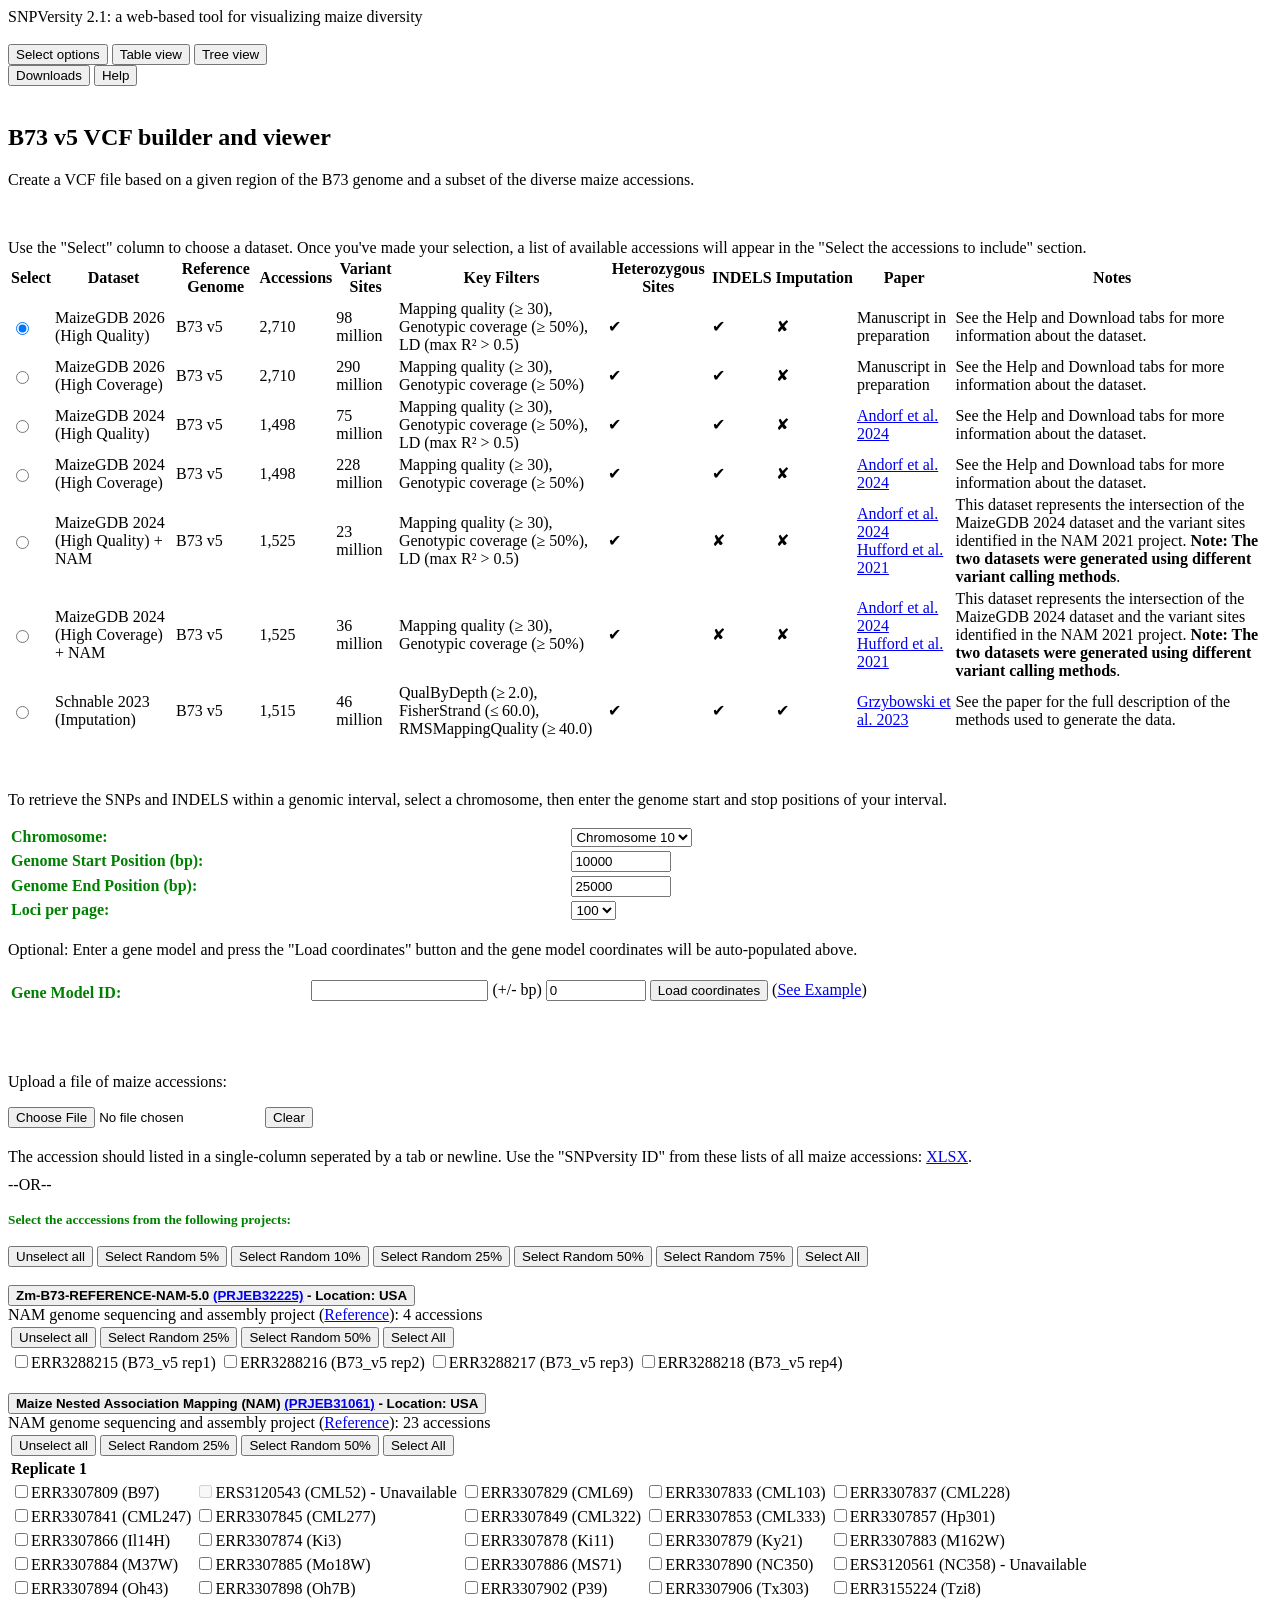
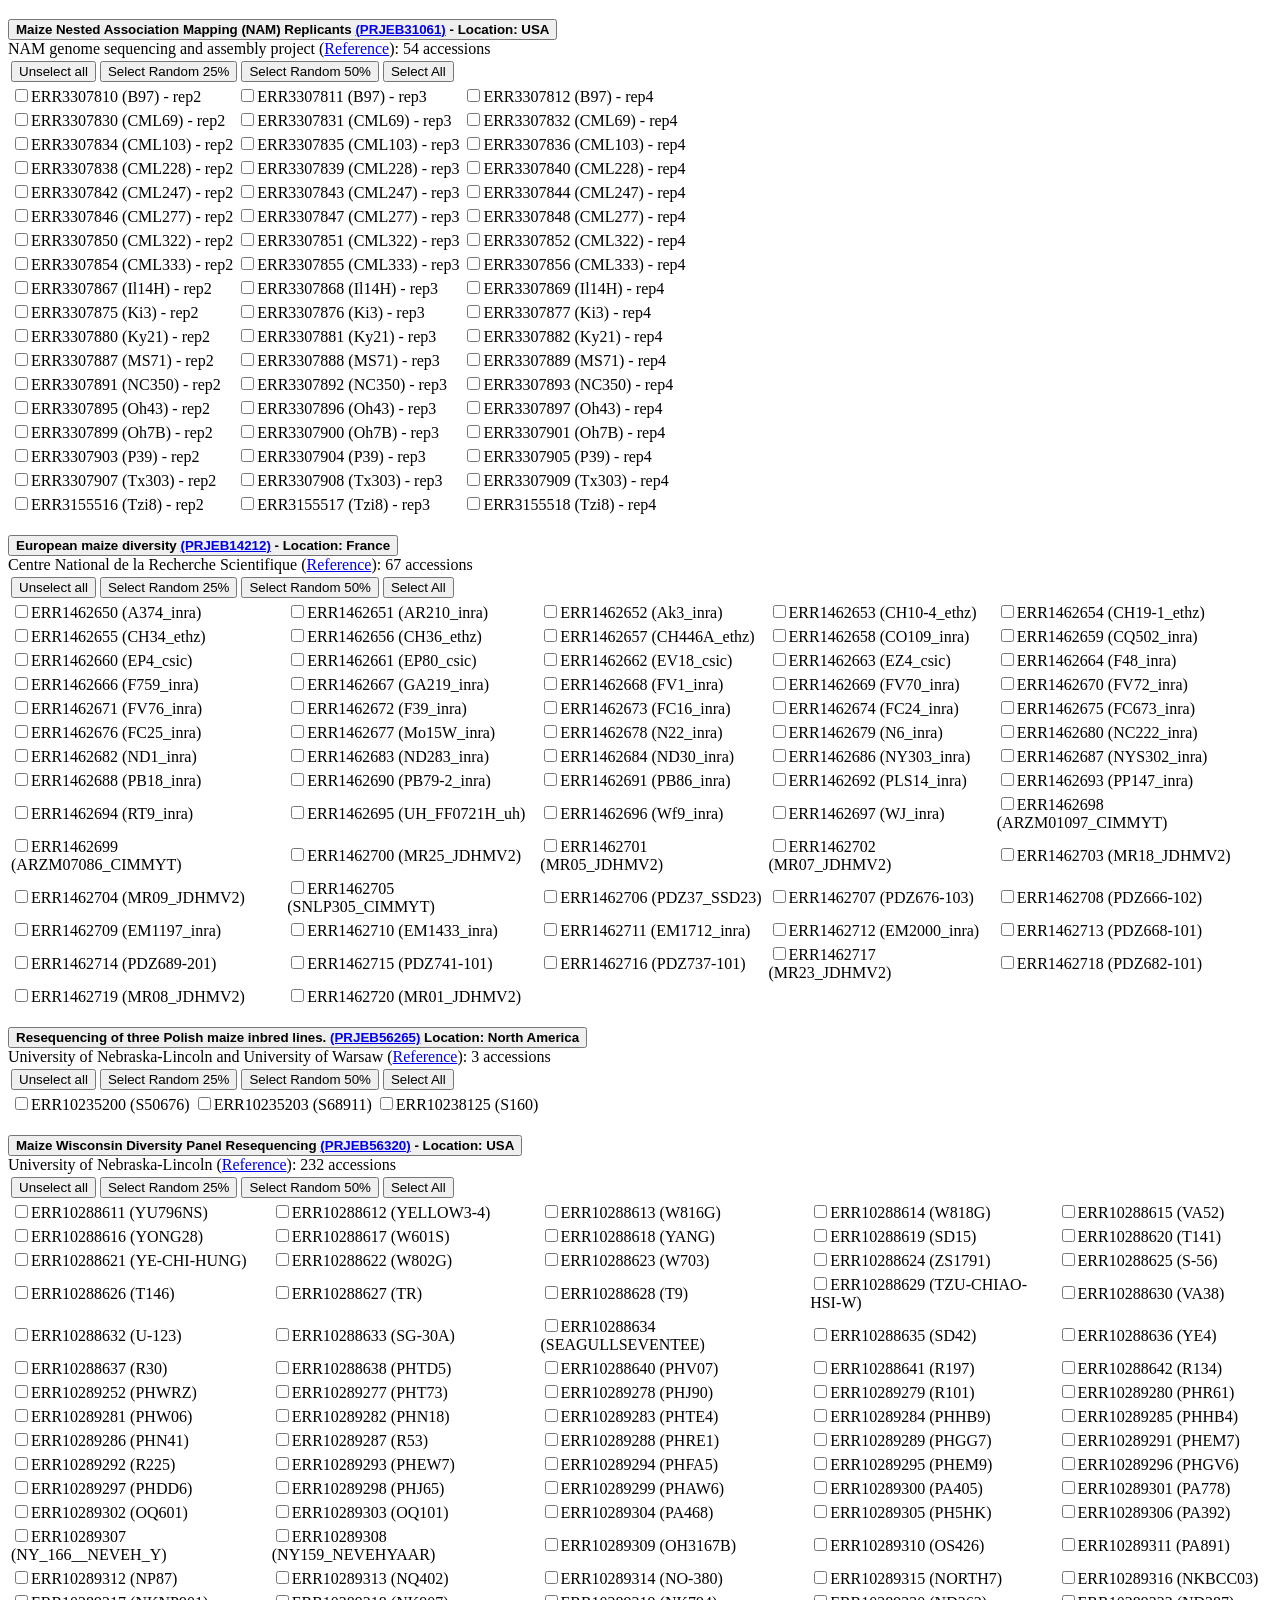
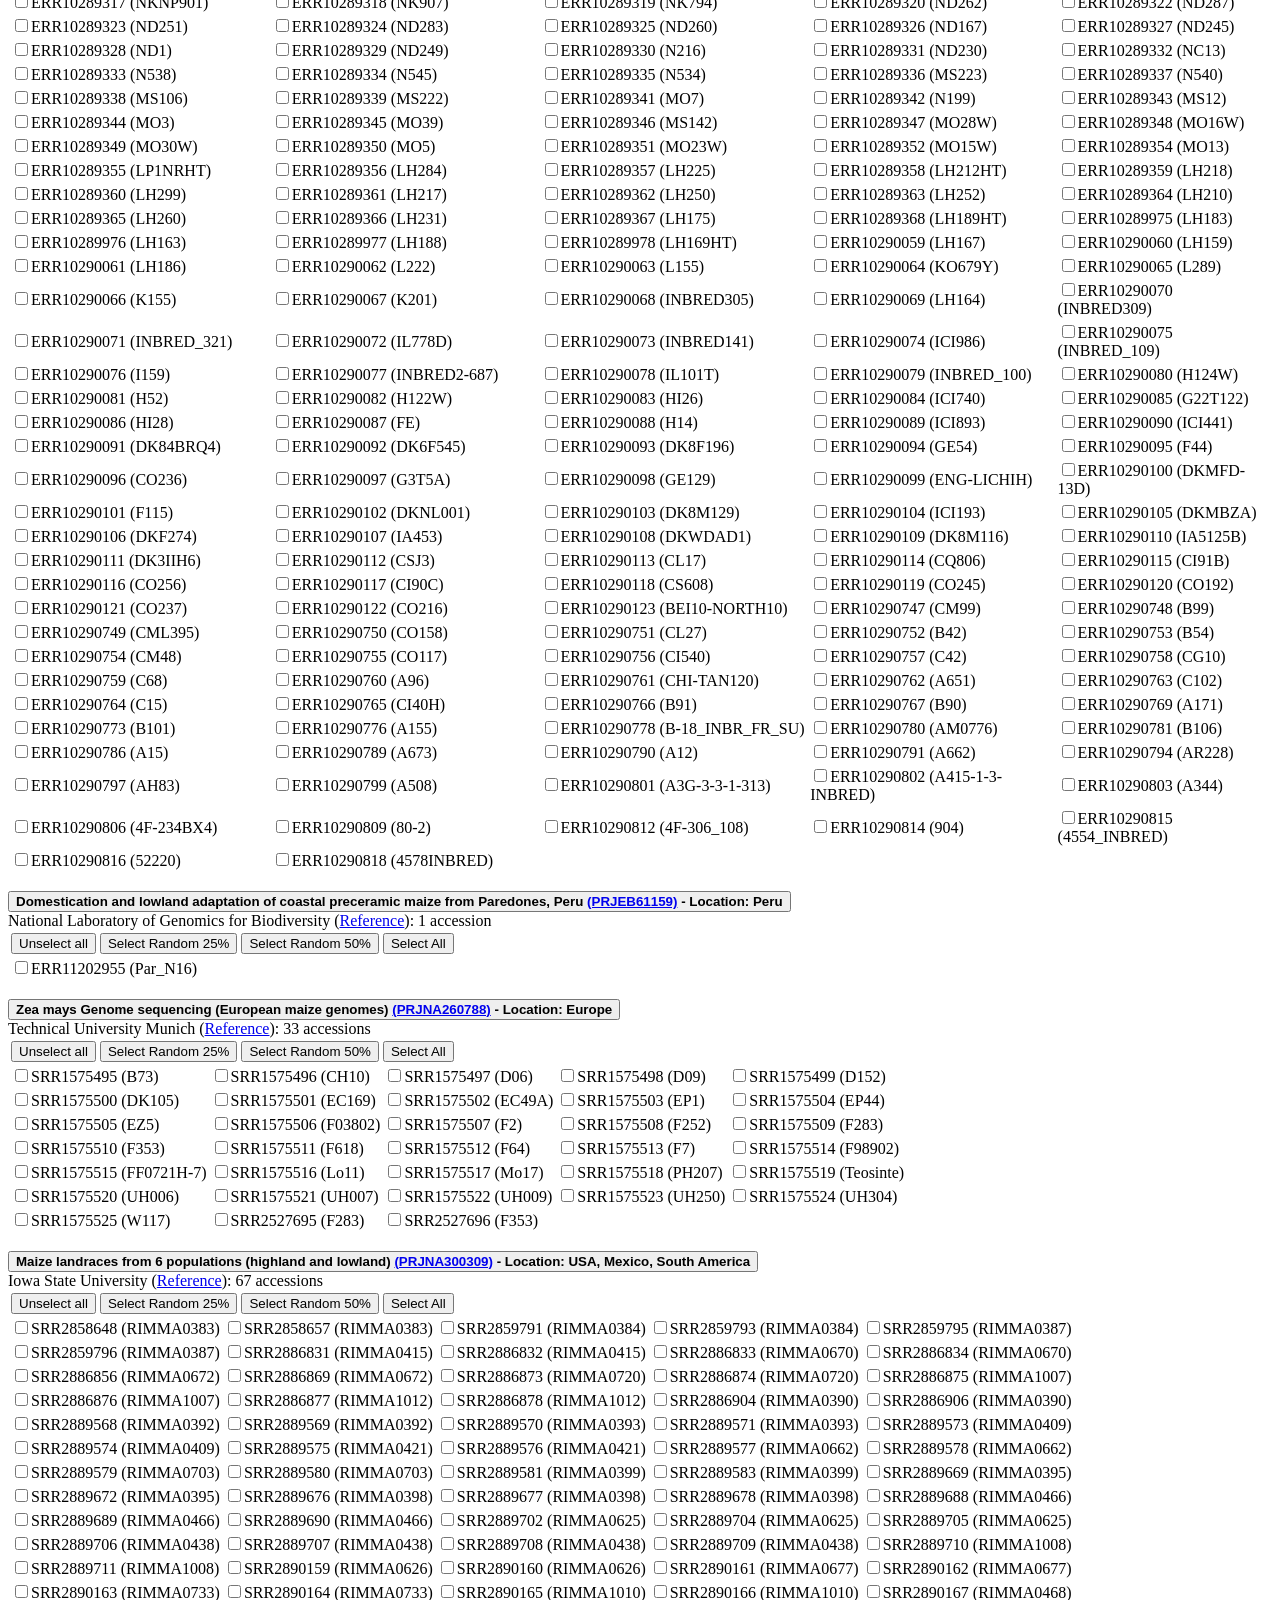
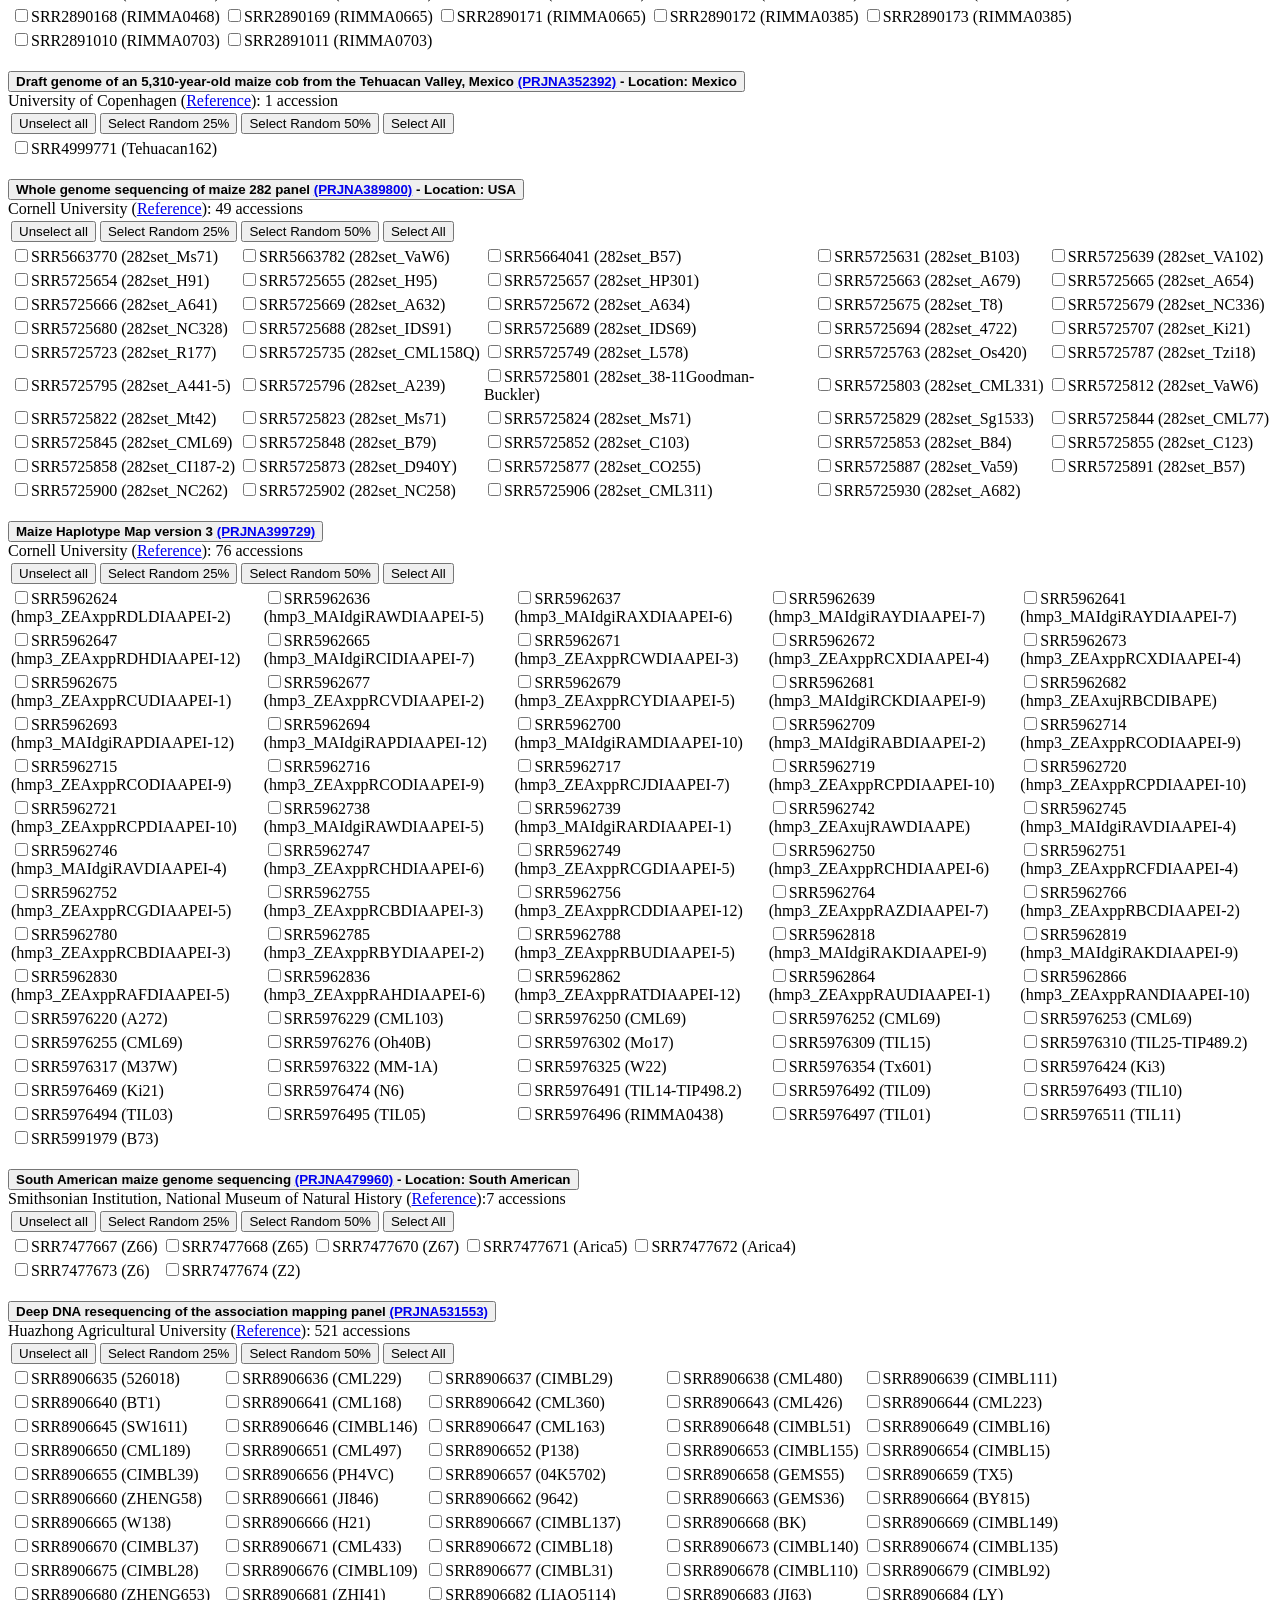
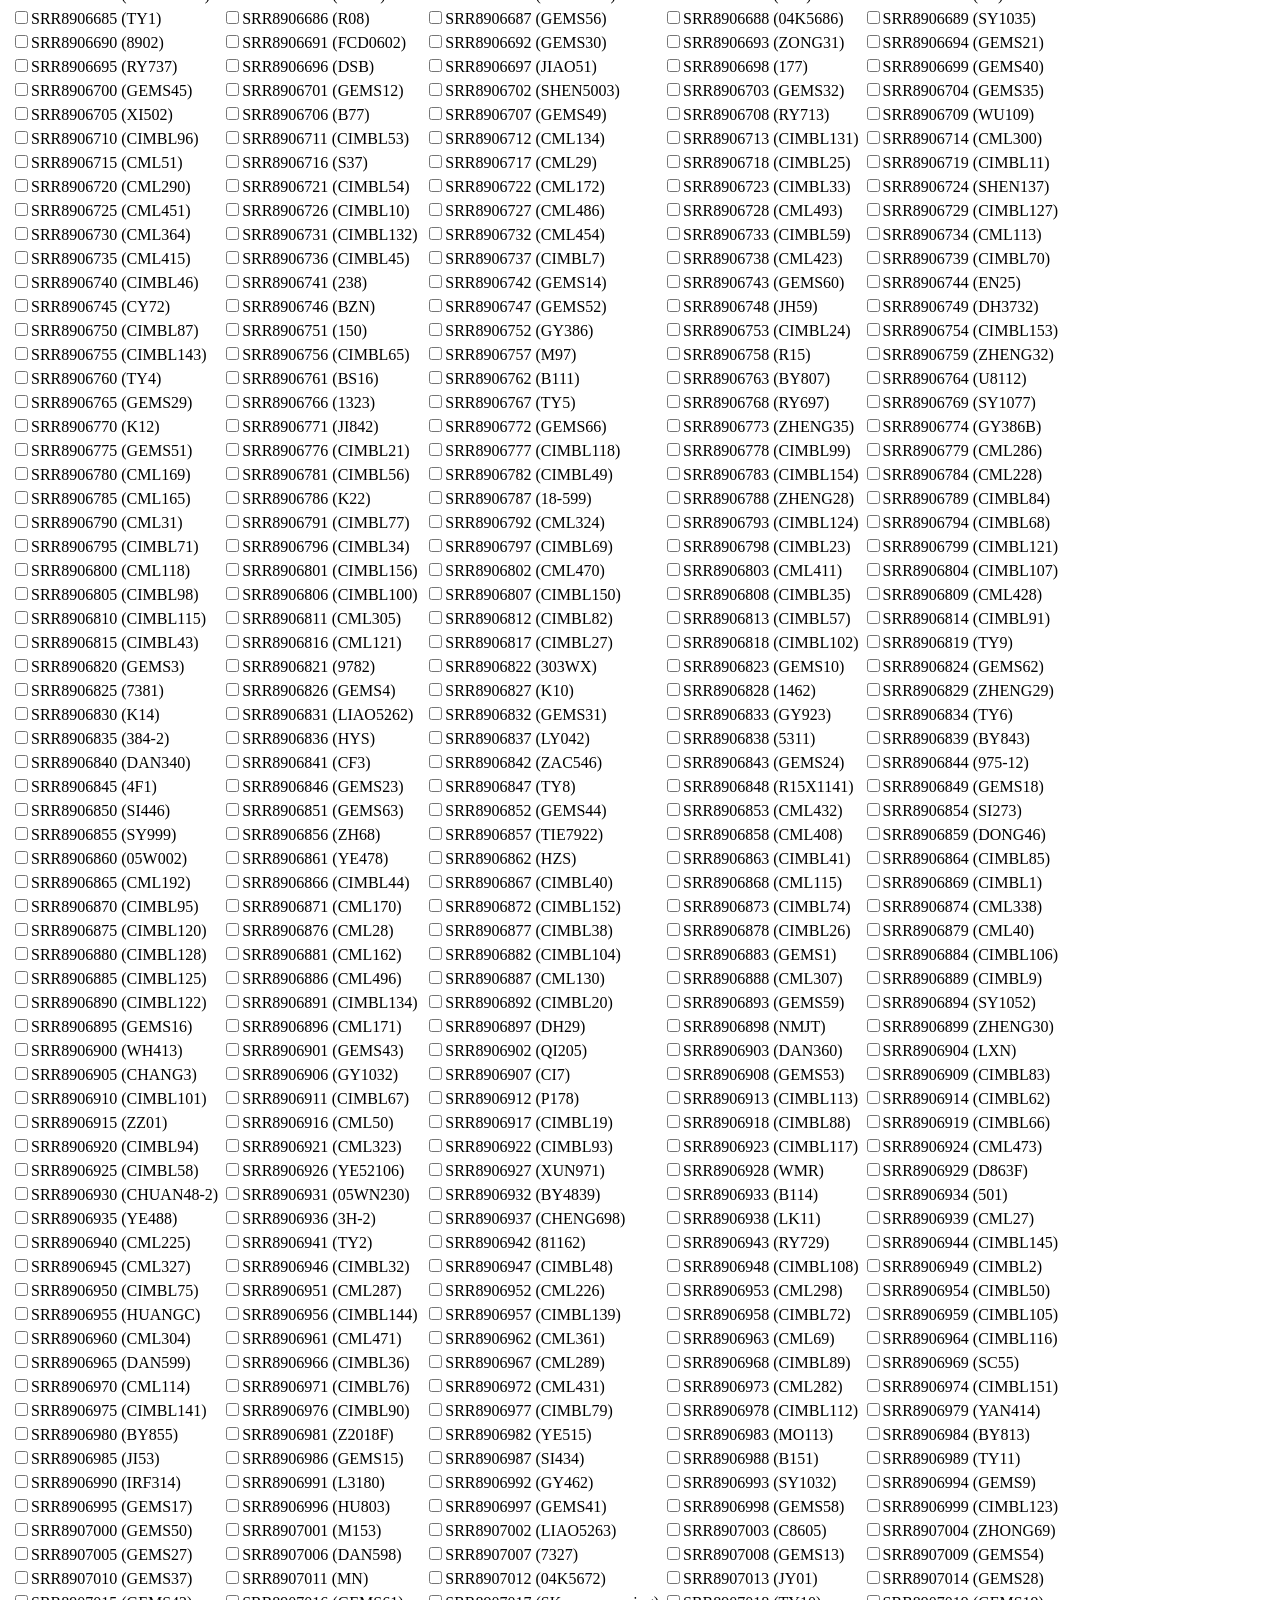
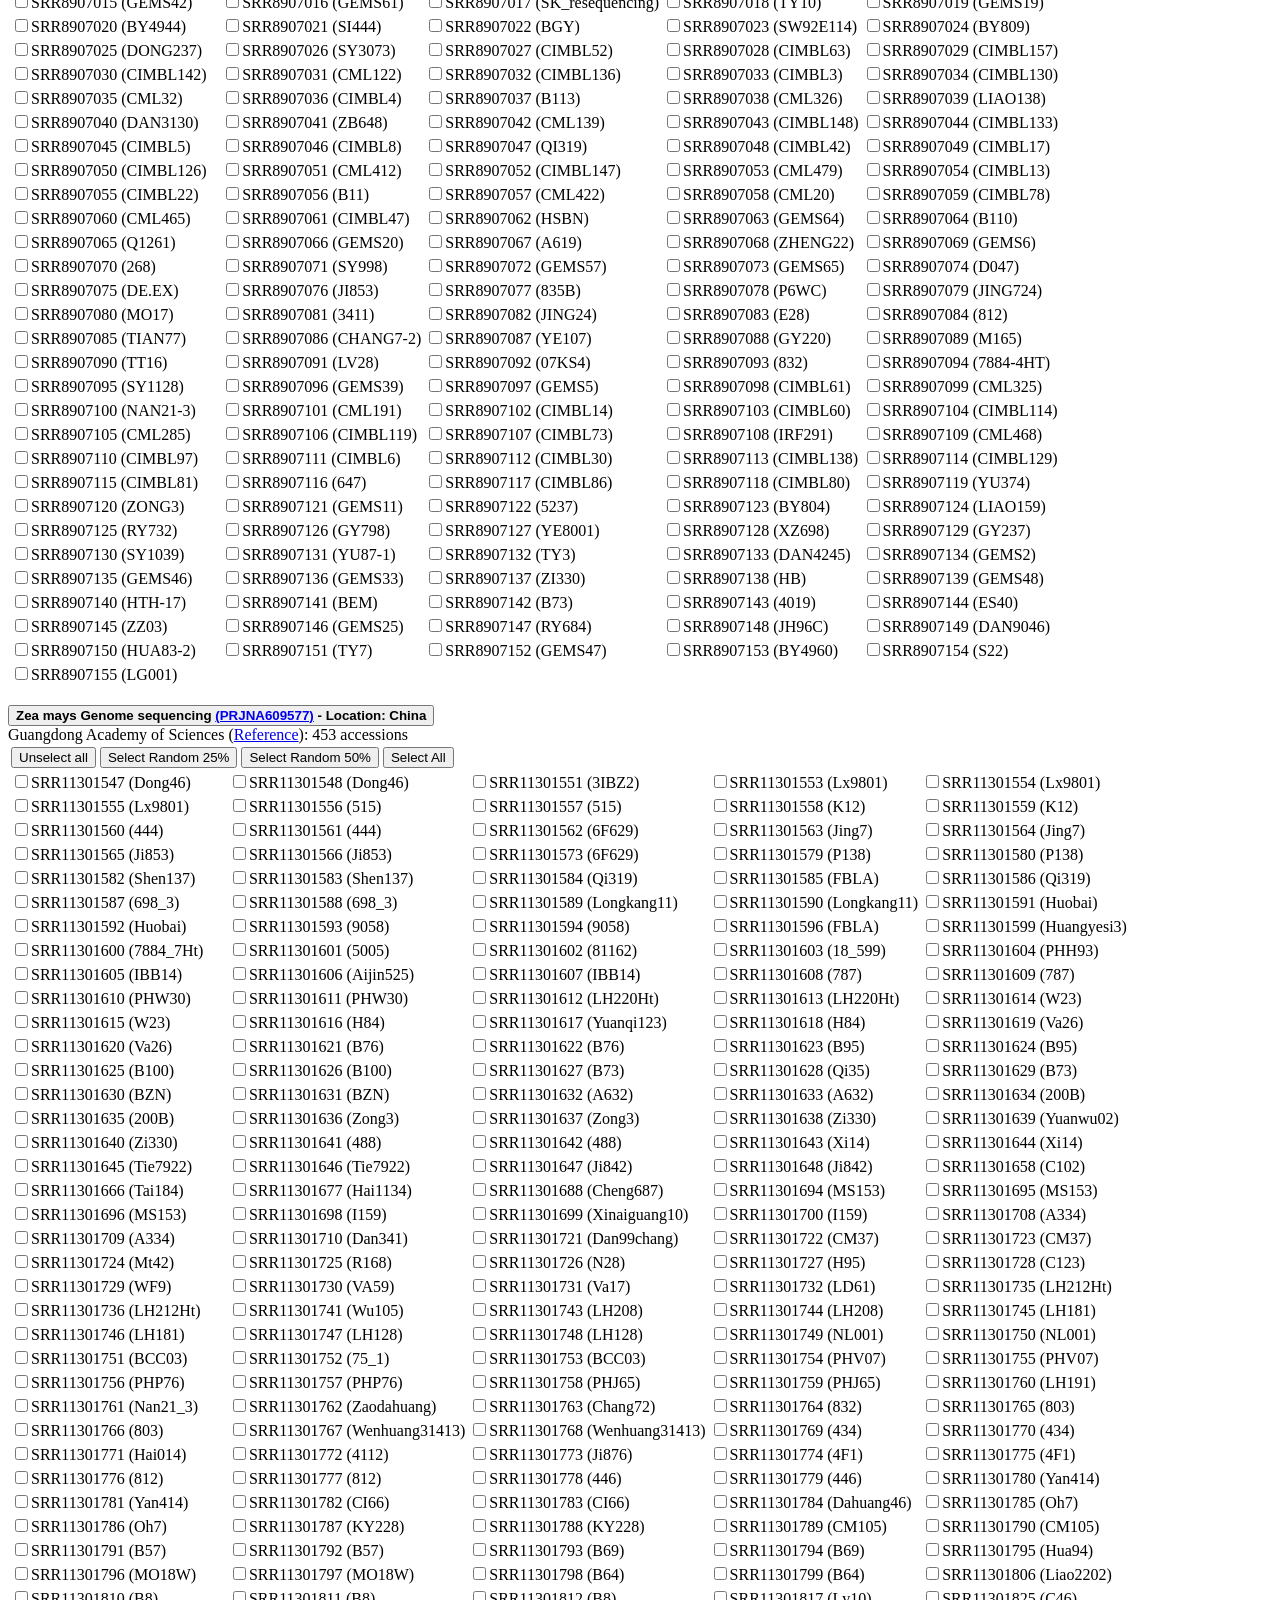
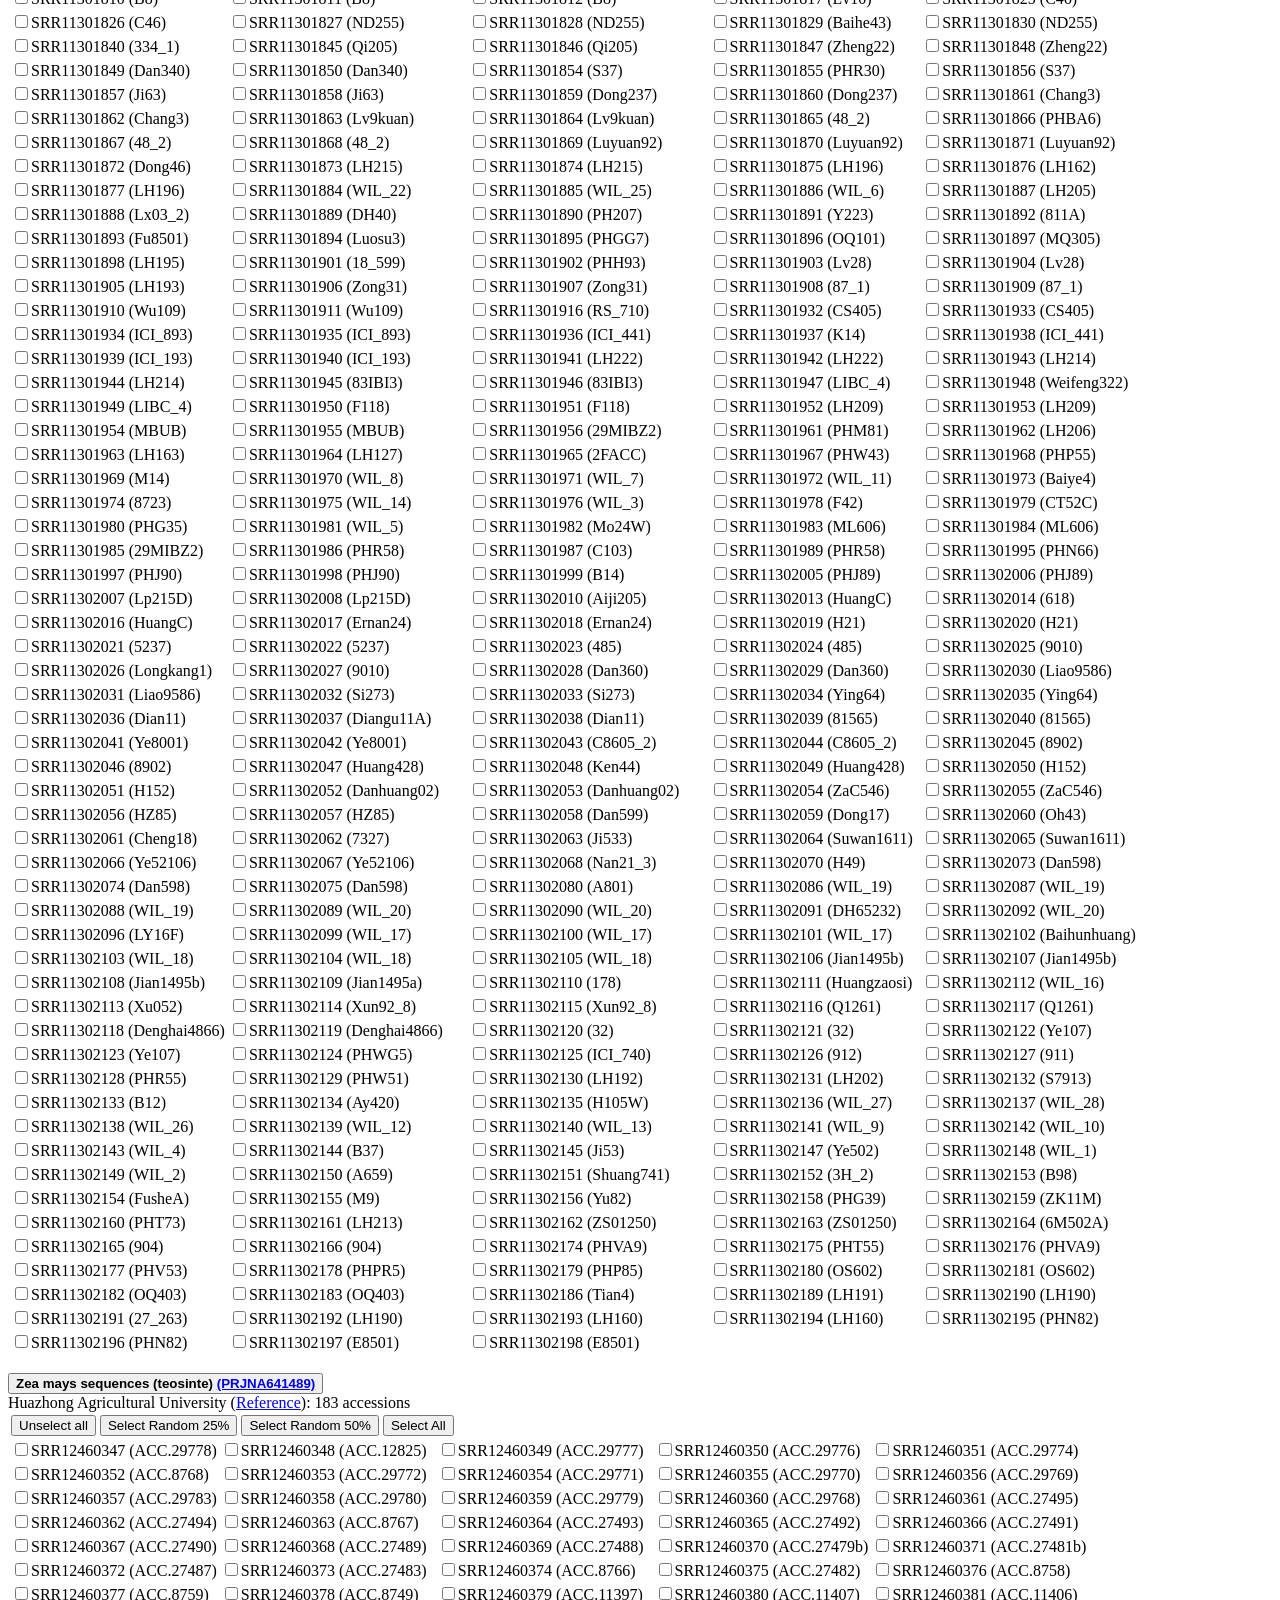
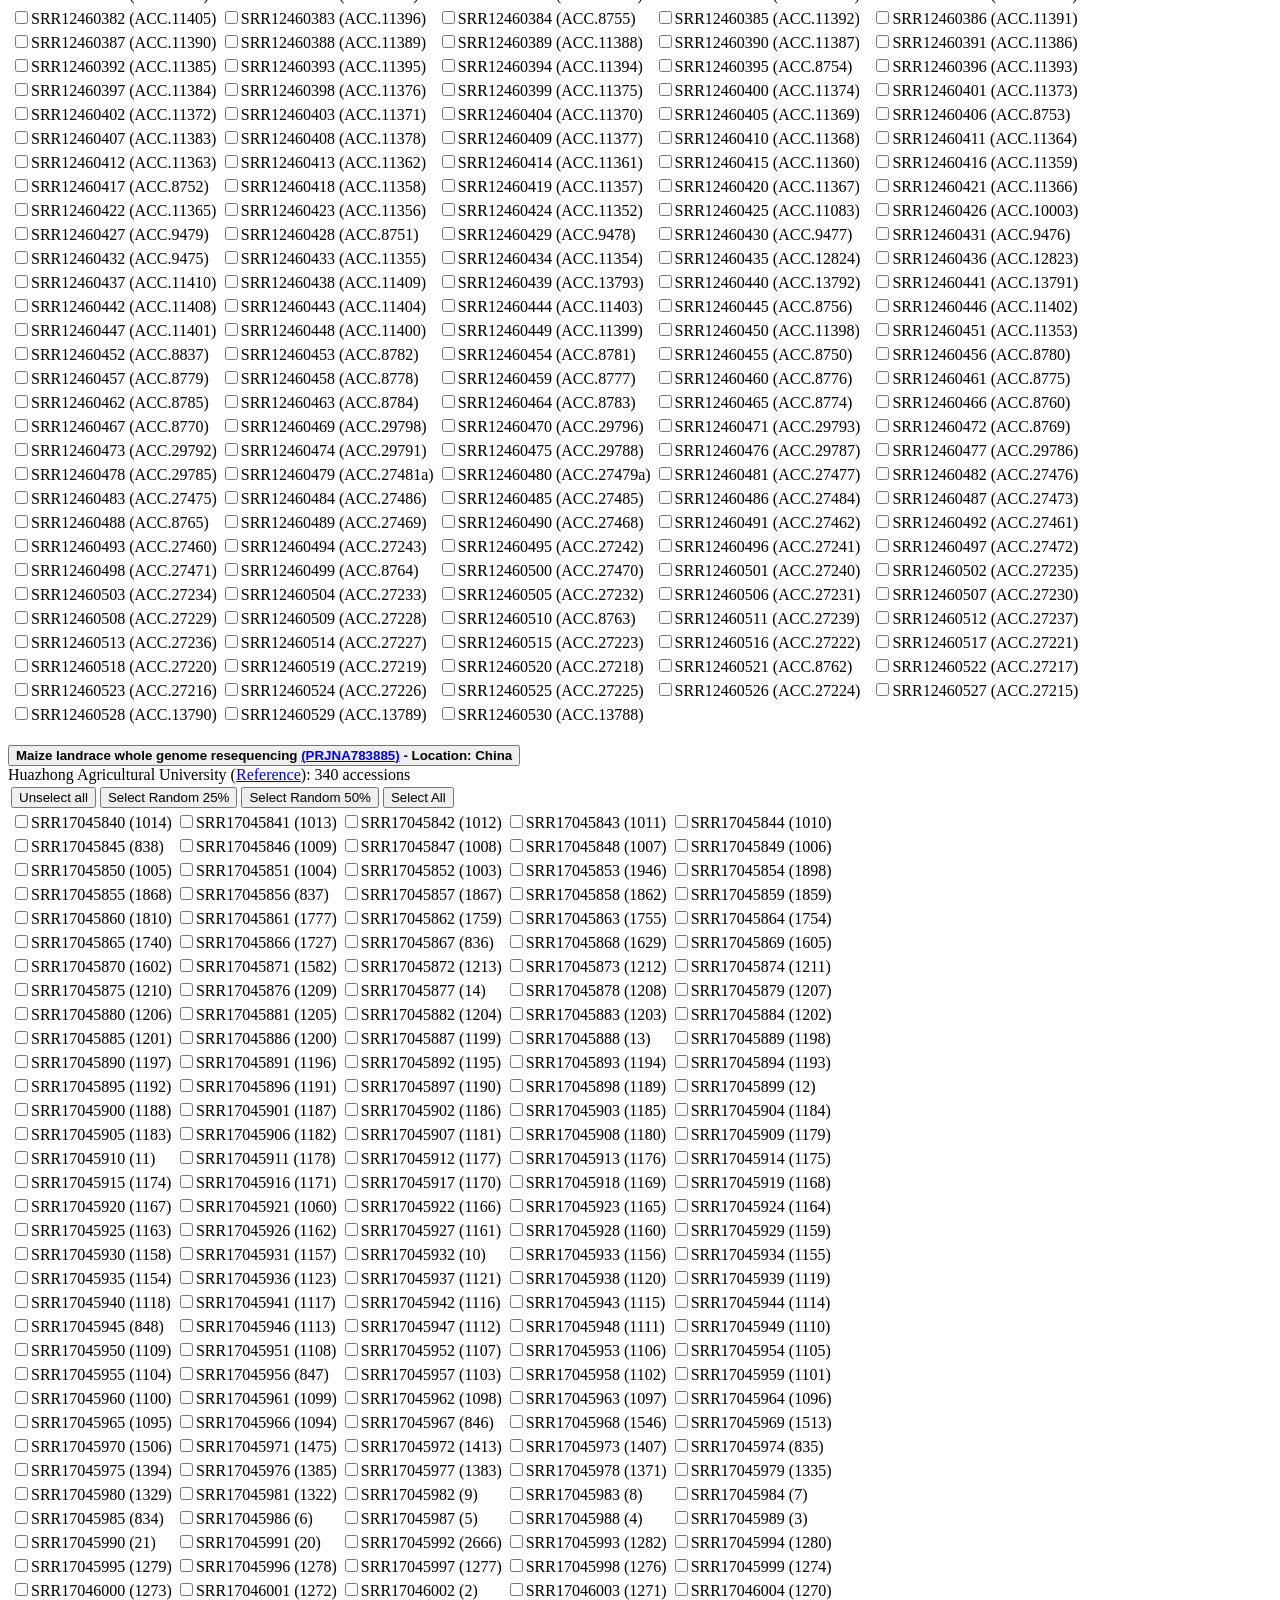
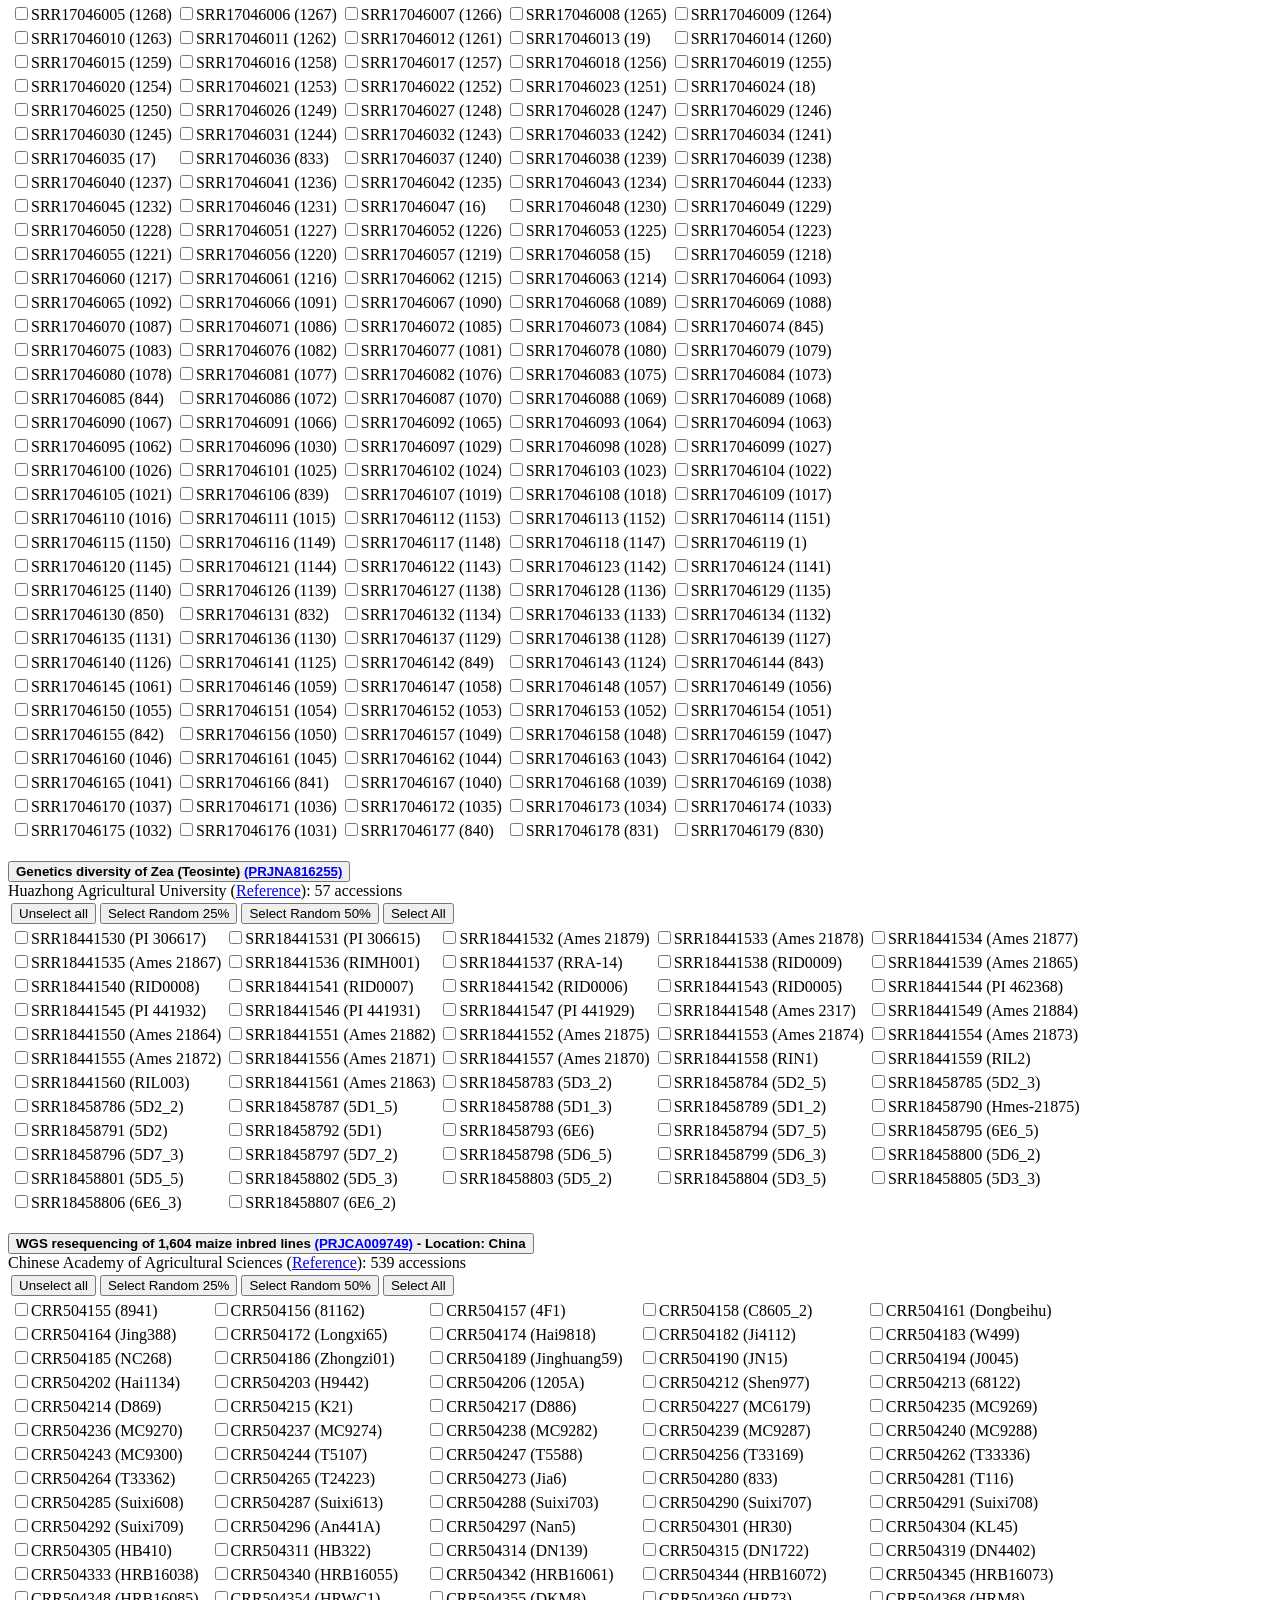
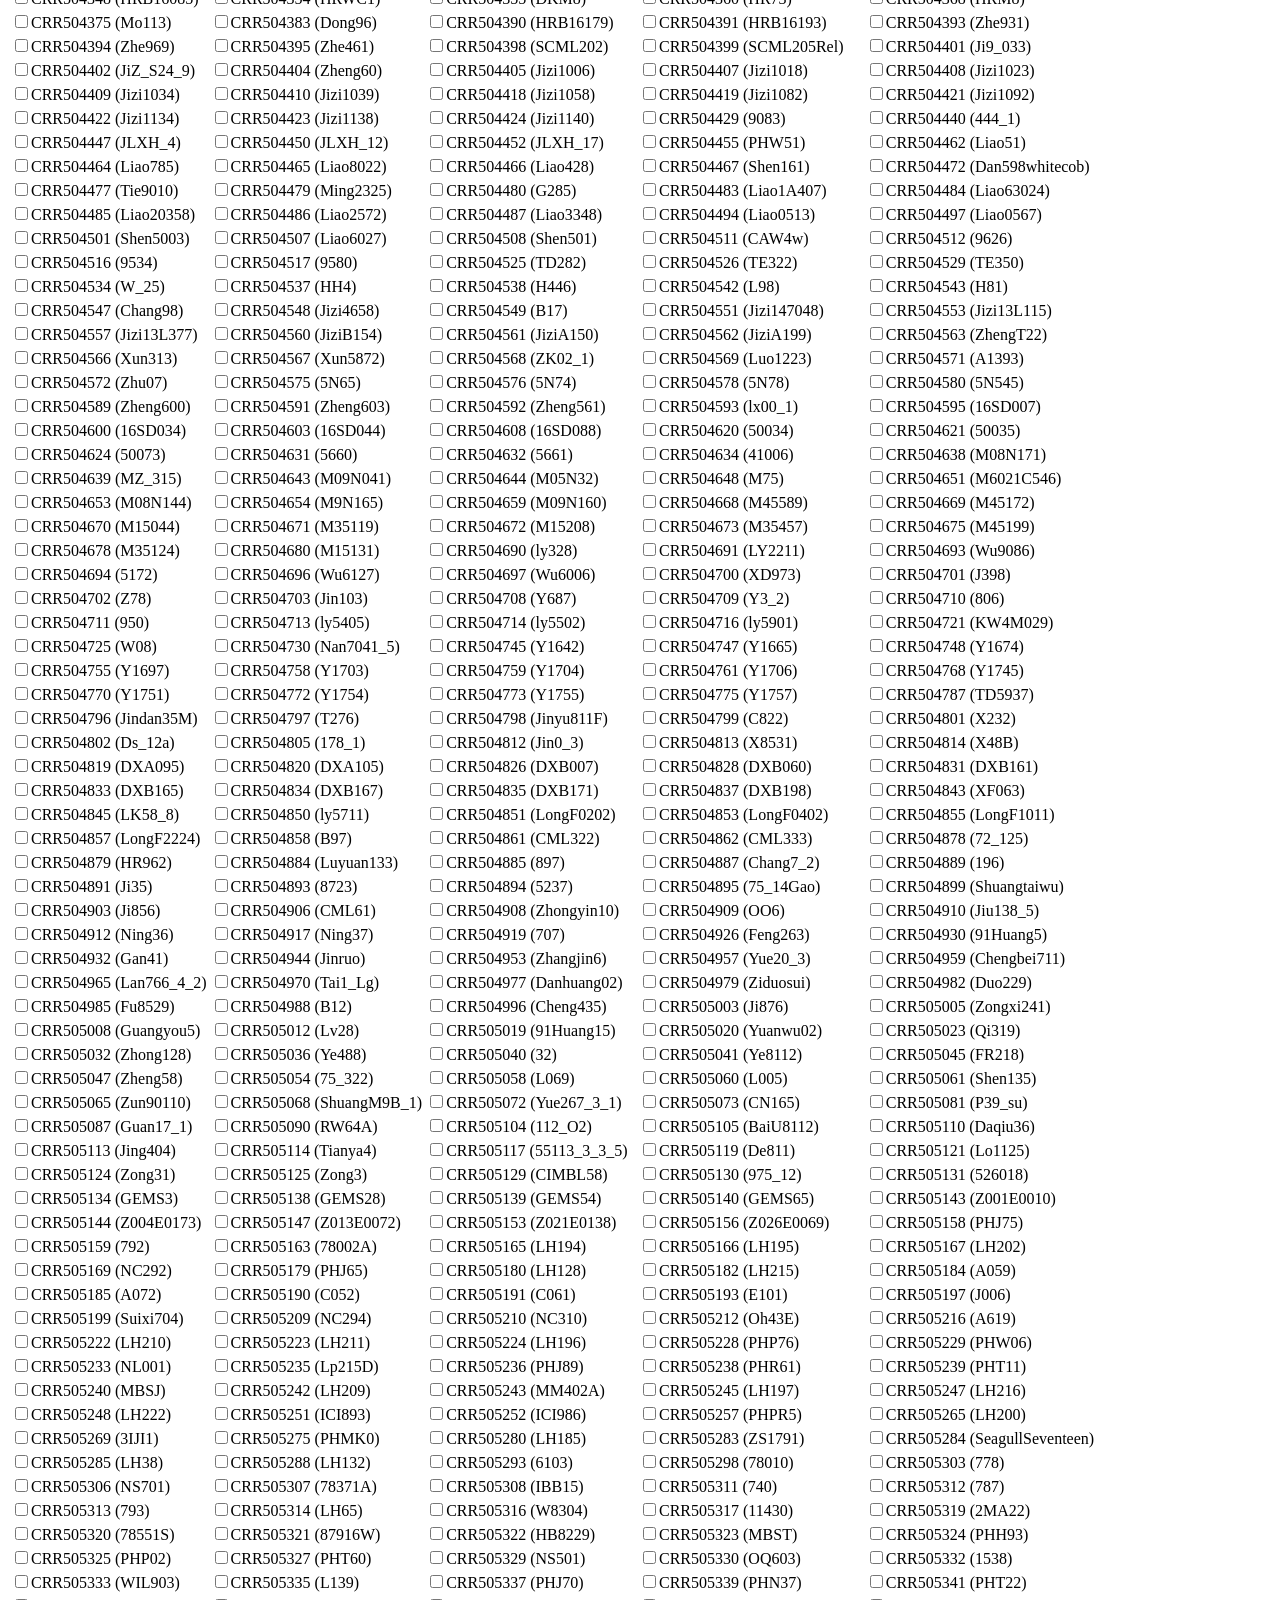
==== SNPVersity2.1/index.html @ 00d32488 "Main files uploaded" ====
<html>
<head>
     <meta charset="UTF-8">
    <script src="https://ajax.googleapis.com/ajax/libs/jquery/3.5.1/jquery.min.js"></script>
    <script src="./js/main.js"></script>
    <script src="./js/header_data.js"></script>
    <script src="http://d3js.org/d3.v3.min.js" type="text/javascript"></script>
    <script src="./js/VCF2PopTree.js"></script>
    <script src="./js/google_analytics.js"></script>

    <link rel="stylesheet" href="./css/main.css">
    <title>SNPVersity 2.1</title>
</head>

<body>
    <div class="body-container">
       <div class="header">
           SNPVersity 2.1: a web-based tool for visualizing maize diversity
       </div>
       <br>
       <div class="tabs">
           <div>
               <button class="tab" id="Soptions" onclick="showContent('input');highlightTab('Soptions')">Select options</button>
               <button class="tab" id="Voutput" onclick="showContent('output');highlightTab('Voutput')">Table view</button>
               <button class="tab" id="Toutput" onclick="showContent('outputTree');highlightTab('Toutput')">Tree view</button>
           </div>

           <button class="tab" id="download" onclick="showContent('download');highlightTab('download')">Downloads</button> <!-- Help tab on far right -->
           <button class="tab" id="help" onclick="showContent('help');highlightTab('help')">Help</button> <!-- Help tab on far right -->
       </div>

       <div id="mainContainer">
           <div id="pageContentsXX">
               <div id="contentContainer" class="content">
                    <br><h2><font>B73 v5 VCF builder and viewer</font></h2>
                    <p>Create a VCF file based on a given region of the B73 genome and a subset of the diverse maize accessions.</p>


                        <p><span class="section-title"><font color="white">Choose a dataset</font></p>

                        Use the "Select" column to choose a dataset. Once you've made your selection, a list of available accessions will appear in the "Select the accessions to include" section.

                        <br>

                        <table class="dataset-table"> <!-- Added class "dataset-table" -->
                            <thead>
                                <tr>
                                    <th>Select</th>
                                    <th>Dataset</th>
                                    <th>Reference Genome</th>
                                    <th>Accessions</th>
                                    <th>Variant Sites</th>
                                    <th>Key Filters</th>
                                    <th>Heterozygous Sites</th>
                                    <th>INDELS</th>
                                    <th>Imputation</th>
                                    <th>Paper</th>
                                    <th>Notes</th>
                                </tr>
                            </thead>
                            <tbody>
                                <!-- Dataset 2026 HQ -->
                                <tr>
                                    <td class="radio-cell">
                                        <input type="radio" name="ds" id='dataset' value="mgdb2026_hq" checked>
                                    </td>
                                    <td>MaizeGDB 2026 (High Quality)</td>
                                    <td>B73 v5</td>
                                    <td>2,710</td>
                                    <td>98 million</td>
                                    <td>Mapping quality (≥ 30), Genotypic coverage (≥ 50%), LD (max R² > 0.5)</td>
                                    <td><span class="checkmark">&#10004;</span></td>
                                    <td><span class="checkmark">&#10004;</span></td>
                                    <td><span class="crossmark">&#10008;</span></td>
                                    <td>
                                        Manuscript in preparation
                                    </td>
                                    <td>See the Help and Download tabs for more information about the dataset.</td>
                                </tr>

                                <!-- Dataset 2026 HQ -->
                                <tr>
                                    <td class="radio-cell">
                                        <input type="radio" name="ds" id='dataset' value="mgdb2026_hc">
                                    </td>
                                    <td>MaizeGDB 2026 (High Coverage)</td>
                                    <td>B73 v5</td>
                                    <td>2,710</td>
                                    <td>290 million</td>
                                    <td>Mapping quality (≥ 30), Genotypic coverage (≥ 50%)</td>
                                    <td><span class="checkmark">&#10004;</span></td>
                                    <td><span class="checkmark">&#10004;</span></td>
                                    <td><span class="crossmark">&#10008;</span></td>
                                    <td>
                                        Manuscript in preparation
                                    </td>
                                    <td>See the Help and Download tabs for more information about the dataset.</td>
                                </tr>
                                <!-- Dataset 1 -->
                                <tr>
                                    <td class="radio-cell">
                                        <input type="radio" name="ds" id='dataset' value="mgdb2024_hq">
                                    </td>
                                    <td>MaizeGDB 2024 (High Quality)</td>
                                    <td>B73 v5</td>
                                    <td>1,498</td>
                                    <td>75 million</td>
                                    <td>Mapping quality (≥ 30), Genotypic coverage (≥ 50%), LD (max R² > 0.5)</td>
                                    <td><span class="checkmark">&#10004;</span></td>
                                    <td><span class="checkmark">&#10004;</span></td>
                                    <td><span class="crossmark">&#10008;</span></td>
                                    <td>
                                        <a href="https://doi.org/10.1101/2024.04.30.591904" target="_blank">Andorf et al. 2024</a>
                                    </td>
                                    <td>See the Help and Download tabs for more information about the dataset.</td>
                                </tr>

                                <!-- Dataset 2 -->
                                <tr>
                                    <td class="radio-cell">
                                        <input type="radio" name="ds" id='dataset' value="mgdb2024_hc">
                                    </td>
                                    <td>MaizeGDB 2024 (High Coverage)</td>
                                    <td>B73 v5</td>
                                    <td>1,498</td>
                                    <td>228 million</td>
                                    <td>Mapping quality (≥ 30), Genotypic coverage (≥ 50%)</td>
                                    <td><span class="checkmark">&#10004;</span></td>
                                    <td><span class="checkmark">&#10004;</span></td>
                                    <td><span class="crossmark">&#10008;</span></td>
                                    <td>
                                        <a href="https://doi.org/10.1101/2024.04.30.591904" target="_blank">Andorf et al. 2024</a>
                                    </td>
                                    <td>See the Help and Download tabs for more information about the dataset.</td>
                                </tr>

                                <!-- Dataset 3 -->
                                <tr>
                                    <td class="radio-cell">
                                        <input type="radio" name="ds" id='dataset' value="nam2021_hq">
                                    </td>
                                    <td>MaizeGDB 2024 (High Quality) + NAM</td>
                                    <td>B73 v5</td>
                                    <td>1,525</td>
                                    <td>23 million</td>
                                    <td>Mapping quality (≥ 30), Genotypic coverage (≥ 50%), LD (max R² > 0.5)</td>
                                    <td><span class="checkmark">&#10004;</span></td>
                                    <td><span class="crossmark">&#10008;</span></td>
                                    <td><span class="crossmark">&#10008;</span></td>
                                    <td>
                                        <a href="https://doi.org/10.1101/2024.04.30.591904" target="_blank">Andorf et al. 2024</a> <br>
                                        <a href="https://doi.org/10.1126/science.abg5289" target="_blank">Hufford et al. 2021</a>
                                    </td>
                                    <td>This dataset represents the intersection of the MaizeGDB 2024 dataset and the variant sites identified in the NAM 2021 project. <b>Note: The two datasets were generated using different variant calling methods</b>.</td>
                                </tr>

                                <!-- Dataset 4 -->
                                <tr>
                                    <td class="radio-cell">
                                        <input type="radio" name="ds" id='dataset' value="nam2021_hc">
                                    </td>
                                    <td>MaizeGDB 2024 (High Coverage) + NAM</td>
                                    <td>B73 v5</td>
                                    <td>1,525</td>
                                    <td>36 million</td>
                                    <td>Mapping quality (≥ 30), Genotypic coverage (≥ 50%)</td>
                                    <td><span class="checkmark">&#10004;</span></td>
                                    <td><span class="crossmark">&#10008;</span></td>
                                    <td><span class="crossmark">&#10008;</span></td>
                                    <td>
                                        <a href="https://doi.org/10.1101/2024.04.30.591904" target="_blank">Andorf et al. 2024</a> <br>
                                        <a href="https://doi.org/10.1126/science.abg5289" target="_blank">Hufford et al. 2021</a>
                                    </td>
                                    <td>This dataset represents the intersection of the MaizeGDB 2024 dataset and the variant sites identified in the NAM 2021 project.  <b>Note: The two datasets were generated using different variant calling methods</b>.</td>
                                </tr>

                                <!-- Dataset 5 -->
                                <tr>
                                    <td class="radio-cell">
                                        <input type="radio" name="ds" id='dataset' value="schnable2023">
                                    </td>
                                    <td>Schnable 2023 (Imputation)</td>
                                    <td>B73 v5</td>
                                    <td>1,515</td>
                                    <td>46 million</td>
                                    <td>QualByDepth (≥ 2.0), FisherStrand (≤ 60.0), RMSMappingQuality (≥ 40.0)</td>
                                    <td><span class="checkmark">&#10004;</span></td>
                                    <td><span class="checkmark">&#10004;</span></td>
                                    <td><span class="checkmark">&#10004;</span></td>
                                    <td>
                                        <a href="https://doi.org/10.1111/tpj.16123" target="_blank">Grzybowski et al. 2023</a>
                                    </td>
                                    <td>See the paper for the full description of the methods used to generate the data.</td>
                                </tr>
                            </tbody>
                        </table>

                        <p><span class="section-title"><font color="white">Select genomic interval</font></p>

                        <p>To retrieve the SNPs and INDELS within a genomic interval, select a chromosome, then enter the genome start and stop positions of your interval.</p>
                        <form action="#" method="post">
                            <table width="2800px" class="input_table">

                              <tr>
                                <td width="20%"><b><font color="green">Chromosome:</font></b></td>
                                <td width="55%">
                                  <select name='chr' id='chrInput'>
                                      <option value="chr1">Chromosome 1</option>
                                      <option value="chr2">Chromosome 2</option>
                                      <option value="chr3">Chromosome 3</option>
                                      <option value="chr4">Chromosome 4</option>
                                      <option value="chr5">Chromosome 5</option>
                                      <option value="chr6">Chromosome 6</option>
                                      <option value="chr7">Chromosome 7</option>
                                      <option value="chr8">Chromosome 8</option>
                                      <option value="chr9">Chromosome 9</option>
                                      <option value="chr10" selected>Chromosome 10</option>
                                  </select>
                                </td>
                                <td width="25%"> </td>
                              </tr>
                              <tr>
                                <td><b><font color="green">Genome Start Position (bp):</font></b>
                                <td>
                                    <input type="number"  style="width: 100px;" min="0" name="start" id="startInput" value="10000"/>
                                </td>
                              </tr>
                              <tr>
                                <td><b><font color="green">Genome End Position (bp):</font></b></td>
                                <td>
                                <input type="number" style="width: 100px;" min="0" name="stop" id="endInput" value="25000"/>
                                </td>
                                <td> </td>
                              </tr>
                              <tr>
                                <td><b><font color="green">Loci per page:</font></b></td>
                                <td>
                                  <select id="pageInput" name='perpage'>
                                    <option value="50">50</option>
                                    <option value="100" selected>100</option>
                                    <option value="250">250</option>
                                    <option value="500">500</option>
                                  </select>
                                </td>
                                <td> </td>
                              </tr>
                            </table>

                            <br>
                            Optional: Enter a gene model and press the "Load coordinates" button and the gene model coordinates will be auto-populated above.<br><br>
                            <table width="1500px" class="input_table">
                                <tr>
                                    <td style="vertical-align: top; padding-top: 5px" width="20%"><b><font color="green">Gene Model ID:</font></b><br></td>
                                    <td width="55%"> <input type="text" name="geneModelId" id="geneModelId"> (+/- bp) <input type="number"  style="width: 100px;" min="0" name="start" id="flankInput" value="0"/>
                                        <input type="button" value="Load coordinates" onclick="loadGeneModelData()"> (<a href="javascript:loadExample()">See Example</a>)
                                        <br>
                                        <span id="error"></span>
                                    </td>
                                    <td width="25%"> </td>
                                 </tr>
                            </table>
                        <br>
                        <p><span class="section-title"><font color="white">Select the accessions to include</font></p>

                        <p class="upload-instructions">
                          Upload a file of maize accessions:
                        </p>

                        <div class="input_container">
                          <input type="file" id="fileUpload" name="fileUpload">
                          <button class="button_up" type="button" onclick="document.getElementById('fileUpload').value = '';">Clear</button>
                        </div>

                          <div style="margin-top: 20px;">
                            <p style="margin-bottom: 10px;">
                              The accession should listed in a single-column seperated by a tab or newline. Use the "SNPversity ID" from these lists of all maize accessions:
                              <a href="maize_accessions.xlsx" download="maize_accessions_list.xlsx">XLSX</a>.
                            </p>
                          </div>

                        --OR--

                        <div class="maize2026_container" style="display: block;" >
                        <br>
                        <b><font color="green" style="font-size: 10pt;">Select the acccessions from the following projects:</font></b>

                        <br><br>
                        <button type="button" id="selectRandom" onclick="toggleCheckboxesAll(0,'.genotypes26')">Unselect all</button>
                        <button type="button" id="selectRandom" onclick="toggleCheckboxesAll(0.05,'.genotypes26')">Select Random 5%</button>
                        <button type="button" id="selectRandom" onclick="toggleCheckboxesAll(0.10,'.genotypes26')">Select Random 10%</button>
                        <button type="button" id="selectRandom" onclick="toggleCheckboxesAll(0.25,'.genotypes26')">Select Random 25%</button>
                        <button type="button" id="selectRandom" onclick="toggleCheckboxesAll(0.5,'.genotypes26')">Select Random 50%</button>
                        <button type="button" id="selectRandom" onclick="toggleCheckboxesAll(0.75,'.genotypes26')">Select Random 75%</button>
                        <button type="button" id="selectRandom" onclick="toggleCheckboxesAll(1.0,'.genotypes26')">Select All</button>
                        <br><br>

                        <!-- PRJEB32225 B73 v5-->
                        <div class="border1">
                        <button type="button" class="accordion"><b>Zm-B73-REFERENCE-NAM-5.0 <a target="_blank" href="https://www.ncbi.nlm.nih.gov/bioproject/?term=PRJEB32225">(PRJEB32225)</a> - Location: USA</b></button>
                        <div class="panel">
                        NAM genome sequencing and assembly project (<a target="_blank" href="https://doi.org/10.1126/science.abg5289">Reference</a>): 4 accessions
                        <table id="bioproject_PRJEB32225">
                          <tr>
                            <td colspan="5">
                              <button type="button" id="bioproject_PRJEB32225_none" onclick="toggleCheckboxes(this, 0,'.genotypes26')">Unselect all</button>
                              <button type="button" id="bioproject_PRJEB32225_25" onclick="toggleCheckboxes(this, 0.25,'.genotypes26')">Select Random 25%</button>
                              <button type="button" id="bioproject_PRJEB32225_50" onclick="toggleCheckboxes(this, 0.5,'.genotypes26')">Select Random 50%</button>
                              <button type="button" id="bioproject_PRJEB32225_all" onclick="toggleCheckboxes(this, 1.0,'.genotypes26')">Select All</button>
                            </td>
                          </tr>
                          <tr>
                            <td><input class="genotypes26" type="checkbox" value="B73_v5rep1_ERR3288215" />ERR3288215 (B73_v5 rep1)</td>
                            <td><input class="genotypes26" type="checkbox" value="B73_v5rep2_ERR3288216" />ERR3288216 (B73_v5 rep2)</td>
                            <td><input class="genotypes26" type="checkbox" value="B73_v5rep3_ERR3288217" />ERR3288217 (B73_v5 rep3)</td>
                            <td><input class="genotypes26" type="checkbox" value="B73_v5rep4_ERR3288218" />ERR3288218 (B73_v5 rep4)</td>
                          </tr>
                        </table>
                        <br></div></div>

                        <!-- PRJEB31061 NAM -->
                        <div class="border1">
                        <button type="button" class="accordion"><b>Maize Nested Association Mapping (NAM) <a target="_blank" href="https://www.ncbi.nlm.nih.gov/bioproject/?term=PRJEB31061">(PRJEB31061)</a> - Location: USA</b></button>
                        <div class="panel">
                         NAM genome sequencing and assembly project (<a target="_blank" href="https://doi.org/10.1126/science.abg5289">Reference</a>): 23 accessions
                        <table id="bioproject_PRJEB31061">
                          <tr>
                            <td colspan="5">
                              <button type="button" id="bioproject_PRJEB31061_none" onclick="toggleCheckboxes(this, 0,'.genotypes26')">Unselect all</button>
                              <button type="button" id="bioproject_PRJEB31061_25" onclick="toggleCheckboxes(this, 0.25,'.genotypes26')">Select Random 25%</button>
                              <button type="button" id="bioproject_PRJEB31061_50" onclick="toggleCheckboxes(this, 0.5,'.genotypes26')">Select Random 50%</button>
                              <button type="button" id="bioproject_PRJEB31061_all" onclick="toggleCheckboxes(this, 1.0,'.genotypes26')">Select All</button>
                            </td>
                          </tr>
                          <tr>
                            <td colspan="5"><strong>Replicate 1</strong></td>
                          </tr>
                          <tr>
                            <td><input class="genotypes26" type="checkbox" value="B97rep1_ERR3307809" />ERR3307809 (B97)</td>
                            <td class="disabled-cell"><input class="genotypesXX" type="checkbox" value="CML52_ERS3120543" disabled />ERS3120543 (CML52) - Unavailable</td>
                            <td><input class="genotypes26" type="checkbox" value="CML69_ERR3307829" />ERR3307829 (CML69)</td>
                            <td><input class="genotypes26" type="checkbox" value="CML103_ERR3307833" />ERR3307833 (CML103)</td>
                            <td><input class="genotypes26" type="checkbox" value="CML228_ERR3307837" />ERR3307837 (CML228)</td>
                          </tr>
                          <tr>
                              <td><input class="genotypes26" type="checkbox" value="CML247_ERR3307841" />ERR3307841 (CML247)</td>
                              <td><input class="genotypes26" type="checkbox" value="CML277_ERR3307845" />ERR3307845 (CML277)</td>
                              <td><input class="genotypes26" type="checkbox" value="CML322_ERR3307849" />ERR3307849 (CML322)</td>
                              <td><input class="genotypes26" type="checkbox" value="CML333_ERR3307853" />ERR3307853 (CML333)</td>
                              <td><input class="genotypes26" type="checkbox" value="Hp301_ERR3307857" />ERR3307857 (Hp301)</td>
                          </tr>
                          <tr>
                              <td><input class="genotypes26" type="checkbox" value="Il14H_ERR3307866" />ERR3307866 (Il14H)</td>
                              <td><input class="genotypes26" type="checkbox" value="Ki3_ERR3307874" />ERR3307874 (Ki3)</td>
                              <td><input class="genotypes26" type="checkbox" value="Ki11_ERR3307878" />ERR3307878 (Ki11)</td>
                              <td><input class="genotypes26" type="checkbox" value="Ky21_ERR3307879" />ERR3307879 (Ky21)</td>
                              <td><input class="genotypes26" type="checkbox" value="M162W_ERR3307883" />ERR3307883 (M162W)</td>
                          </tr>
                          <tr>
                              <td><input class="genotypes26" type="checkbox" value="M37W_ERR3307884" />ERR3307884 (M37W)</td>
                              <td><input class="genotypes26" type="checkbox" value="Mo18W_ERR3307885" />ERR3307885 (Mo18W)</td>
                              <td><input class="genotypes26" type="checkbox" value="MS71_ERR3307886" />ERR3307886 (MS71)</td>
                              <td><input class="genotypes26" type="checkbox" value="NC350_ERR3307890" />ERR3307890 (NC350)</td>
                              <td class="disabled-cell"><input class="genotypesXX" type="checkbox" value="NC358_ERS3120561 disabled" />ERS3120561 (NC358) - Unavailable</td>

                          </tr>
                          <tr>
                              <td><input class="genotypes26" type="checkbox" value="Oh43_ERR3307894" />ERR3307894 (Oh43)</td>
                              <td><input class="genotypes26" type="checkbox" value="Oh7B_ERR3307898" />ERR3307898 (Oh7B)</td>
                              <td><input class="genotypes26" type="checkbox" value="P39_ERR3307902" />ERR3307902 (P39)</td>
                              <td><input class="genotypes26" type="checkbox" value="Tx303_ERR3307906" />ERR3307906 (Tx303)</td>
                              <td><input class="genotypes26" type="checkbox" value="Tzi8_ERR3155224" />ERR3155224 (Tzi8)</td>
                          </tr>
                        </table>
                        <br></div></div>


                        <div class="border1">
                        <button type="button" class="accordion"><b>Maize Nested Association Mapping (NAM) Replicants <a target="_blank" href="https://www.ncbi.nlm.nih.gov/bioproject/?term=PRJEB31061">(PRJEB31061)</a> - Location: USA</b></button>
                        <div class="panel">
                         NAM genome sequencing and assembly project (<a target="_blank" href="https://doi.org/10.1126/science.abg5289">Reference</a>): 54 accessions
                        <table id="bioproject_PRJEB31061">
                            <tr>
                              <td colspan="5">
                                <button type="button" id="bioproject_PRJEB32225_none" onclick="toggleCheckboxes(this, 0,'.genotypes26')">Unselect all</button>
                                <button type="button" id="bioproject_PRJEB32225_25" onclick="toggleCheckboxes(this, 0.25,'.genotypes26')">Select Random 25%</button>
                                <button type="button" id="bioproject_PRJEB32225_50" onclick="toggleCheckboxes(this, 0.5,'.genotypes26')">Select Random 50%</button>
                                <button type="button" id="bioproject_PRJEB32225_all" onclick="toggleCheckboxes(this, 1.0,'.genotypes26')">Select All</button>
                              </td>
                            </tr>

                          <tr>
                              <td><input class="genotypes26" type="checkbox" value="B97rep2_ERR3307810" />ERR3307810 (B97) - rep2</td>
                              <td><input class="genotypes26" type="checkbox" value="B97rep3_ERR3307811" />ERR3307811 (B97) - rep3</td>
                              <td><input class="genotypes26" type="checkbox" value="B97rep4_ERR3307812" />ERR3307812 (B97) - rep4</td>
                          </tr>
                          <tr>
                              <td><input class="genotypes26" type="checkbox" value="CML69_ERR3307830" />ERR3307830 (CML69) - rep2</td>
                              <td><input class="genotypes26" type="checkbox" value="CML69_ERR3307831" />ERR3307831 (CML69) - rep3</td>
                              <td><input class="genotypes26" type="checkbox" value="CML69_ERR3307832" />ERR3307832 (CML69) - rep4</td>
                          </tr>
                          <tr>
                              <td><input class="genotypes26" type="checkbox" value="CML103_ERR3307834" />ERR3307834 (CML103) - rep2</td>
                              <td><input class="genotypes26" type="checkbox" value="CML103_ERR3307835" />ERR3307835 (CML103) - rep3</td>
                              <td><input class="genotypes26" type="checkbox" value="CML103_ERR3307836" />ERR3307836 (CML103) - rep4</td>
                          </tr>
                          <tr>
                              <td><input class="genotypes26" type="checkbox" value="CML228_ERR3307838" />ERR3307838 (CML228) - rep2</td>
                              <td><input class="genotypes26" type="checkbox" value="CML228_ERR3307839" />ERR3307839 (CML228) - rep3</td>
                              <td><input class="genotypes26" type="checkbox" value="CML228_ERR3307840" />ERR3307840 (CML228) - rep4</td>
                          </tr>
                          <tr>
                              <td><input class="genotypes26" type="checkbox" value="CML247_ERR3307842" />ERR3307842 (CML247) - rep2</td>
                              <td><input class="genotypes26" type="checkbox" value="CML247_ERR3307843" />ERR3307843 (CML247) - rep3</td>
                              <td><input class="genotypes26" type="checkbox" value="CML247_ERR3307844" />ERR3307844 (CML247) - rep4</td>
                          </tr>
                          <tr>
                              <td><input class="genotypes26" type="checkbox" value="CML277_ERR3307846" />ERR3307846 (CML277) - rep2</td>
                              <td><input class="genotypes26" type="checkbox" value="CML277_ERR3307847" />ERR3307847 (CML277) - rep3</td>
                              <td><input class="genotypes26" type="checkbox" value="CML277_ERR3307848" />ERR3307848 (CML277) - rep4</td>
                          </tr>
                          <tr>
                              <td><input class="genotypes26" type="checkbox" value="CML322_ERR3307850" />ERR3307850 (CML322) - rep2</td>
                              <td><input class="genotypes26" type="checkbox" value="CML322_ERR3307851" />ERR3307851 (CML322) - rep3</td>
                              <td><input class="genotypes26" type="checkbox" value="CML322_ERR3307852" />ERR3307852 (CML322) - rep4</td>
                          </tr>
                          <tr>
                              <td><input class="genotypes26" type="checkbox" value="CML333_ERR3307854" />ERR3307854 (CML333) - rep2</td>
                              <td><input class="genotypes26" type="checkbox" value="CML333_ERR3307855" />ERR3307855 (CML333) - rep3</td>
                              <td><input class="genotypes26" type="checkbox" value="CML333_ERR3307856" />ERR3307856 (CML333) - rep4</td>
                          </tr>
                          <tr>
                              <td><input class="genotypes26" type="checkbox" value="Il14H_ERR3307867" />ERR3307867 (Il14H) - rep2</td>
                              <td><input class="genotypes26" type="checkbox" value="Il14H_ERR3307868" />ERR3307868 (Il14H) - rep3</td>
                              <td><input class="genotypes26" type="checkbox" value="Il14H_ERR3307869" />ERR3307869 (Il14H) - rep4</td>
                          </tr>
                          <tr>
                              <td><input class="genotypes26" type="checkbox" value="Ki3_ERR3307875" />ERR3307875 (Ki3) - rep2</td>
                              <td><input class="genotypes26" type="checkbox" value="Ki3_ERR3307876" />ERR3307876 (Ki3) - rep3</td>
                              <td><input class="genotypes26" type="checkbox" value="Ki3_ERR3307877" />ERR3307877 (Ki3) - rep4</td>
                          </tr>
                          <tr>
                              <td><input class="genotypes26" type="checkbox" value="Ky21_ERR3307880" />ERR3307880 (Ky21) - rep2</td>
                              <td><input class="genotypes26" type="checkbox" value="Ky21_ERR3307881" />ERR3307881 (Ky21) - rep3</td>
                              <td><input class="genotypes26" type="checkbox" value="Ky21_ERR3307882" />ERR3307882 (Ky21) - rep4</td>
                          </tr>
                          <tr>
                              <td><input class="genotypes26" type="checkbox" value="MS71_ERR3307887" />ERR3307887 (MS71) - rep2</td>
                              <td><input class="genotypes26" type="checkbox" value="MS71_ERR3307888" />ERR3307888 (MS71) - rep3</td>
                              <td><input class="genotypes26" type="checkbox" value="MS71_ERR3307889" />ERR3307889 (MS71) - rep4</td>
                          </tr>
                          <td><input class="genotypes26" type="checkbox" value="NC350_ERR3307891" />ERR3307891 (NC350) - rep2</td>
                          <td><input class="genotypes26" type="checkbox" value="NC350_ERR3307892" />ERR3307892 (NC350) - rep3</td>
                          <td><input class="genotypes26" type="checkbox" value="NC350_ERR3307893" />ERR3307893 (NC350) - rep4</td>
                        </tr>
                        <tr>
                          <td><input class="genotypes26" type="checkbox" value="Oh43_ERR3307895" />ERR3307895 (Oh43) - rep2</td>
                          <td><input class="genotypes26" type="checkbox" value="Oh43_ERR3307896" />ERR3307896 (Oh43) - rep3</td>
                          <td><input class="genotypes26" type="checkbox" value="Oh43_ERR3307897" />ERR3307897 (Oh43) - rep4</td>
                        </tr>
                        <tr>
                          <td><input class="genotypes26" type="checkbox" value="Oh7B_ERR3307899" />ERR3307899 (Oh7B) - rep2</td>
                          <td><input class="genotypes26" type="checkbox" value="Oh7B_ERR3307900" />ERR3307900 (Oh7B) - rep3</td>
                          <td><input class="genotypes26" type="checkbox" value="Oh7B_ERR3307901" />ERR3307901 (Oh7B) - rep4</td>
                        </tr>
                        <tr>
                          <td><input class="genotypes26" type="checkbox" value="P39_ERR3307903" />ERR3307903 (P39) - rep2</td>
                          <td><input class="genotypes26" type="checkbox" value="P39_ERR3307904" />ERR3307904 (P39) - rep3</td>
                          <td><input class="genotypes26" type="checkbox" value="P39_ERR3307905" />ERR3307905 (P39) - rep4</td>
                        </tr>
                        <tr>
                          <td><input class="genotypes26" type="checkbox" value="Tx303_ERR3307907" />ERR3307907 (Tx303) - rep2</td>
                          <td><input class="genotypes26" type="checkbox" value="Tx303_ERR3307908" />ERR3307908 (Tx303) - rep3</td>
                          <td><input class="genotypes26" type="checkbox" value="Tx303_ERR3307909" />ERR3307909 (Tx303) - rep4</td>
                        </tr>
                        <tr>
                          <td><input class="genotypes26" type="checkbox" value="Tzi8_ERR3155516" />ERR3155516 (Tzi8) - rep2</td>
                          <td><input class="genotypes26" type="checkbox" value="Tzi8_ERR3155517" />ERR3155517 (Tzi8) - rep3</td>
                          <td><input class="genotypes26" type="checkbox" value="Tzi8_ERR3155518" />ERR3155518 (Tzi8) - rep4</td>
                          </tr>
                        </table>
                        <br></div></div>


                        <div class="border1">
                            <button type="button" class="accordion"><b>European maize diversity <a target="_blank" href="https://www.ncbi.nlm.nih.gov/bioproject/?term=PRJEB14212">(PRJEB14212)</a> - Location: France</b></button>
                            <div class="panel">
                                Centre National de la Recherche Scientifique (<a target="_blank" href="https://doi.org/10.1371/journal.pgen.1006666">Reference</a>): 67 accessions

                                <table id="bioproject_PRJEB14212">
                                  <tr>
                                    <td colspan="5">
                                      <button type="button" id="bioproject_PRJEB14212_none" onclick="toggleCheckboxes(this, 0,'.genotypes26')">Unselect all</button>
                                      <button type="button" id="bioproject_PRJEB14212_25" onclick="toggleCheckboxes(this, 0.25,'.genotypes26')">Select Random 25%</button>
                                      <button type="button" id="bioproject_PRJEB14212_50" onclick="toggleCheckboxes(this, 0.5,'.genotypes26')">Select Random 50%</button>
                                      <button type="button" id="bioproject_PRJEB14212_all" onclick="toggleCheckboxes(this, 1.0,'.genotypes26')">Select All</button>
                                    </td>
                                  </tr>
                                  <tr>
                                    <td><input class="genotypes26" type="checkbox" value="A374_inra_ERR1462650" />ERR1462650 (A374_inra)</td>
                                    <td><input class="genotypes26" type="checkbox" value="AR210_inra_ERR1462651" />ERR1462651 (AR210_inra)</td>
                                    <td><input class="genotypes26" type="checkbox" value="Ak3_inra_ERR1462652" />ERR1462652 (Ak3_inra)</td>
                                    <td><input class="genotypes26" type="checkbox" value="CH10-4_ethz_ERR1462653" />ERR1462653 (CH10-4_ethz)</td>
                                    <td><input class="genotypes26" type="checkbox" value="CH19-1_ethz_ERR1462654" />ERR1462654 (CH19-1_ethz)</td>
                                  </tr>
                                  <tr>
                                    <td><input class="genotypes26" type="checkbox" value="CH34_ethz_ERR1462655" />ERR1462655 (CH34_ethz)</td>
                                    <td><input class="genotypes26" type="checkbox" value="CH36_ethz_ERR1462656" />ERR1462656 (CH36_ethz)</td>
                                    <td><input class="genotypes26" type="checkbox" value="CH446A_ethz_ERR1462657" />ERR1462657 (CH446A_ethz)</td>
                                    <td><input class="genotypes26" type="checkbox" value="CO109_inra_ERR1462658" />ERR1462658 (CO109_inra)</td>
                                    <td><input class="genotypes26" type="checkbox" value="CQ502_inra_ERR1462659" />ERR1462659 (CQ502_inra)</td>
                                  </tr>
                                  <tr>
                                    <td><input class="genotypes26" type="checkbox" value="EP4_csic_ERR1462660" />ERR1462660 (EP4_csic)</td>
                                    <td><input class="genotypes26" type="checkbox" value="EP80_csic_ERR1462661" />ERR1462661 (EP80_csic)</td>
                                    <td><input class="genotypes26" type="checkbox" value="EV18_csic_ERR1462662" />ERR1462662 (EV18_csic)</td>
                                    <td><input class="genotypes26" type="checkbox" value="EZ4_csic_ERR1462663" />ERR1462663 (EZ4_csic)</td>
                                    <td><input class="genotypes26" type="checkbox" value="F48_inra_ERR1462664" />ERR1462664 (F48_inra)</td>
                                  </tr>
                                  <tr>
                                    <td><input class="genotypes26" type="checkbox" value="F759_inra_ERR1462666" />ERR1462666 (F759_inra)</td>
                                    <td><input class="genotypes26" type="checkbox" value="GA219_inra_ERR1462667" />ERR1462667 (GA219_inra)</td>
                                    <td><input class="genotypes26" type="checkbox" value="FV1_inra_ERR1462668" />ERR1462668 (FV1_inra)</td>
                                    <td><input class="genotypes26" type="checkbox" value="FV70_inra_ERR1462669" />ERR1462669 (FV70_inra)</td>
                                    <td><input class="genotypes26" type="checkbox" value="FV72_inra_ERR1462670" />ERR1462670 (FV72_inra)</td>
                                  </tr>
                                  <tr>
                                    <td><input class="genotypes26" type="checkbox" value="FV76_inra_ERR1462671" />ERR1462671 (FV76_inra)</td>
                                    <td><input class="genotypes26" type="checkbox" value="F39_inra_ERR1462672" />ERR1462672 (F39_inra)</td>
                                    <td><input class="genotypes26" type="checkbox" value="FC16_inra_ERR1462673" />ERR1462673 (FC16_inra)</td>
                                    <td><input class="genotypes26" type="checkbox" value="FC24_inra_ERR1462674" />ERR1462674 (FC24_inra)</td>
                                    <td><input class="genotypes26" type="checkbox" value="FC673_inra_ERR1462675" />ERR1462675 (FC673_inra)</td>
                                  </tr>
                                  <tr>
                                    <td><input class="genotypes26" type="checkbox" value="FC25_inra_ERR1462676" />ERR1462676 (FC25_inra)</td>
                                    <td><input class="genotypes26" type="checkbox" value="Mo15W_inra_ERR1462677" />ERR1462677 (Mo15W_inra)</td>
                                    <td><input class="genotypes26" type="checkbox" value="N22_inra_ERR1462678" />ERR1462678 (N22_inra)</td>
                                    <td><input class="genotypes26" type="checkbox" value="N6_inra_ERR1462679" />ERR1462679 (N6_inra)</td>
                                    <td><input class="genotypes26" type="checkbox" value="NC222_inra_ERR1462680" />ERR1462680 (NC222_inra)</td>
                                  </tr>
                                  <tr>
                                    <td><input class="genotypes26" type="checkbox" value="ND1_inra_ERR1462682" />ERR1462682 (ND1_inra)</td>
                                    <td><input class="genotypes26" type="checkbox" value="ND283_inra_ERR1462683" />ERR1462683 (ND283_inra)</td>
                                    <td><input class="genotypes26" type="checkbox" value="ND30_inra_ERR1462684" />ERR1462684 (ND30_inra)</td>
                                    <td><input class="genotypes26" type="checkbox" value="NY303_inra_ERR1462686" />ERR1462686 (NY303_inra)</td>
                                    <td><input class="genotypes26" type="checkbox" value="NYS302_inra_ERR1462687" />ERR1462687 (NYS302_inra)</td>
                                  </tr>
                                  <tr>
                                    <td><input class="genotypes26" type="checkbox" value="PB18_inra_ERR1462688" />ERR1462688 (PB18_inra)</td>
                                    <td><input class="genotypes26" type="checkbox" value="PB79-2_inra_ERR1462690" />ERR1462690 (PB79-2_inra)</td>
                                    <td><input class="genotypes26" type="checkbox" value="PB86_inra_ERR1462691" />ERR1462691 (PB86_inra)</td>
                                    <td><input class="genotypes26" type="checkbox" value="PLS14_inra_ERR1462692" />ERR1462692 (PLS14_inra)</td>
                                    <td><input class="genotypes26" type="checkbox" value="PP147_inra_ERR1462693" />ERR1462693 (PP147_inra)</td>
                                  </tr>
                                  <tr>
                                    <td><input class="genotypes26" type="checkbox" value="RT9_inra_ERR1462694" />ERR1462694 (RT9_inra)</td>
                                    <td><input class="genotypes26" type="checkbox" value="UH_FF0721H_uh_ERR1462695" />ERR1462695 (UH_FF0721H_uh)</td>
                                    <td><input class="genotypes26" type="checkbox" value="Wf9_inra_ERR1462696" />ERR1462696 (Wf9_inra)</td>
                                    <td><input class="genotypes26" type="checkbox" value="WJ_inra_ERR1462697" />ERR1462697 (WJ_inra)</td>
                                    <td><input class="genotypes26" type="checkbox" value="ARZM01097_CIMMYT_ERR1462698" />ERR1462698 (ARZM01097_CIMMYT)</td>
                                  </tr>
                                  <tr>
                                    <td><input class="genotypes26" type="checkbox" value="ARZM07086_CIMMYT_ERR1462699" />ERR1462699 (ARZM07086_CIMMYT)</td>
                                    <td><input class="genotypes26" type="checkbox" value="MR25_JDHMV2_ERR1462700" />ERR1462700 (MR25_JDHMV2)</td>
                                    <td><input class="genotypes26" type="checkbox" value="MR05_JDHMV2_ERR1462701" />ERR1462701 (MR05_JDHMV2)</td>
                                    <td><input class="genotypes26" type="checkbox" value="MR07_JDHMV2_ERR1462702" />ERR1462702 (MR07_JDHMV2)</td>
                                    <td><input class="genotypes26" type="checkbox" value="MR18_JDHMV2_ERR1462703" />ERR1462703 (MR18_JDHMV2)</td>
                                  </tr>
                                  <tr>
                                    <td><input class="genotypes26" type="checkbox" value="MR09_JDHMV2_ERR1462704" />ERR1462704 (MR09_JDHMV2)</td>
                                    <td><input class="genotypes26" type="checkbox" value="SNLP305_CIMMYT_ERR1462705" />ERR1462705 (SNLP305_CIMMYT)</td>
                                    <td><input class="genotypes26" type="checkbox" value="PDZ37_SSD23_ERR1462706" />ERR1462706 (PDZ37_SSD23)</td>
                                    <td><input class="genotypes26" type="checkbox" value="PDZ676-103_ERR1462707" />ERR1462707 (PDZ676-103)</td>
                                    <td><input class="genotypes26" type="checkbox" value="PDZ666-102_ERR1462708" />ERR1462708 (PDZ666-102)</td>
                                  </tr>
                                  <tr>
                                    <td><input class="genotypes26" type="checkbox" value="EM1197_inra_ERR1462709" />ERR1462709 (EM1197_inra)</td>
                                    <td><input class="genotypes26" type="checkbox" value="EM1433_inra_ERR1462710" />ERR1462710 (EM1433_inra)</td>
                                    <td><input class="genotypes26" type="checkbox" value="EM1712_inra_ERR1462711" />ERR1462711 (EM1712_inra)</td>
                                    <td><input class="genotypes26" type="checkbox" value="EM2000_inra_ERR1462712" />ERR1462712 (EM2000_inra)</td>
                                    <td><input class="genotypes26" type="checkbox" value="PDZ668-101_ERR1462713" />ERR1462713 (PDZ668-101)</td>
                                  </tr>
                                  <tr>
                                    <td><input class="genotypes26" type="checkbox" value="PDZ689-201_ERR1462714" />ERR1462714 (PDZ689-201)</td>
                                    <td><input class="genotypes26" type="checkbox" value="PDZ741-101_ERR1462715" />ERR1462715 (PDZ741-101)</td>
                                    <td><input class="genotypes26" type="checkbox" value="PDZ737-101_ERR1462716" />ERR1462716 (PDZ737-101)</td>
                                    <td><input class="genotypes26" type="checkbox" value="MR23_JDHMV2_ERR1462717" />ERR1462717 (MR23_JDHMV2)</td>
                                    <td><input class="genotypes26" type="checkbox" value="PDZ682-101_ERR1462718" />ERR1462718 (PDZ682-101)</td>
                                  </tr>
                                  <tr>
                                    <td><input class="genotypes26" type="checkbox" value="MR08_JDHMV2_ERR1462719" />ERR1462719 (MR08_JDHMV2)</td>
                                    <td><input class="genotypes26" type="checkbox" value="MR01_JDHMV2_ERR1462720" />ERR1462720 (MR01_JDHMV2)</td>
                                  </tr>
                                </table>
                                      <br>
                                  </div>
                              </div>

                              <!-- PRJEB56265 -->
                              <div class="border1">
                              <button type="button" class="accordion"><b>Resequencing of three Polish maize inbred lines. <a target="_blank" href="https://www.ncbi.nlm.nih.gov/bioproject/?term=PRJEB56265">(PRJEB56265)</a> Location: North America</b></button>
                              <div class="panel">
                              University of Nebraska-Lincoln and University of Warsaw (<a target="_blank" href="https://doi.org/10.1111/tpj.16123">Reference</a>): 3 accessions
                              <table id="bioproject_PRJEB56265">
                                <tr>
                                  <td colspan="5">
                                    <button type="button" id="bioproject_PRJEB56265_none" onclick="toggleCheckboxes(this, 0,'.genotypes26')">Unselect all</button>
                                    <button type="button" id="bioproject_PRJEB56265_25" onclick="toggleCheckboxes(this, 0.25,'.genotypes26')">Select Random 25%</button>
                                    <button type="button" id="bioproject_PRJEB56265_50" onclick="toggleCheckboxes(this, 0.5,'.genotypes26')">Select Random 50%</button>
                                    <button type="button" id="bioproject_PRJEB56265_all" onclick="toggleCheckboxes(this, 1.0,'.genotypes26')">Select All</button>
                                  </td>
                                </tr>
                                <tr>
                                  <td><input class="genotypes26" type="checkbox" value="S50676_ERR10235200" />ERR10235200 (S50676)</td>
                                  <td><input class="genotypes26" type="checkbox" value="S68911_ERR10235203" />ERR10235203 (S68911)</td>
                                  <td><input class="genotypes26" type="checkbox" value="S160_ERR10238125" />ERR10238125 (S160)</td>
                                </tr>
                              </table>
                              <br></div></div>

                              <!-- PRJEB56320 -->
                              <div class="border1">
                              <button type="button" class="accordion"><b>Maize Wisconsin Diversity Panel Resequencing <a target="_blank" href="https://www.ncbi.nlm.nih.gov/bioproject/?term=PRJEB56320">(PRJEB56320)</a> - Location: USA</b></button>
                              <div class="panel">
                              University of Nebraska-Lincoln (<a target="_blank" href="https://doi.org/10.1111/tpj.16123">Reference</a>): 232 accessions
                              <table id="bioproject_PRJEB56320">
                                <tr>
                                  <td colspan="5">
                                    <button type="button" id="bioproject_PRJEB56320_none" onclick="toggleCheckboxes(this, 0,'.genotypes26')">Unselect all</button>
                                    <button type="button" id="bioproject_PRJEB56320_25" onclick="toggleCheckboxes(this, 0.25,'.genotypes26')">Select Random 25%</button>
                                    <button type="button" id="bioproject_PRJEB56320_50" onclick="toggleCheckboxes(this, 0.5,'.genotypes26')">Select Random 50%</button>
                                    <button type="button" id="bioproject_PRJEB56320_all" onclick="toggleCheckboxes(this, 1.0,'.genotypes26')">Select All</button>
                                  </td>
                                </tr>
                                <tr>
                                  <td><input class="genotypes26" type="checkbox" value="YU796NS_ERR10288611" />ERR10288611 (YU796NS)</td>
                                  <td><input class="genotypes26" type="checkbox" value="YELLOW3-4_ERR10288612" />ERR10288612 (YELLOW3-4)</td>
                                  <td><input class="genotypes26" type="checkbox" value="W816G_ERR10288613" />ERR10288613 (W816G)</td>
                                  <td><input class="genotypes26" type="checkbox" value="W818G_ERR10288614" />ERR10288614 (W818G)</td>
                                  <td><input class="genotypes26" type="checkbox" value="VA52_ERR10288615" />ERR10288615 (VA52)</td>
                                </tr>
                                <tr>
                                  <td><input class="genotypes26" type="checkbox" value="YONG28_ERR10288616" />ERR10288616 (YONG28)</td>
                                  <td><input class="genotypes26" type="checkbox" value="W601S_ERR10288617" />ERR10288617 (W601S)</td>
                                  <td><input class="genotypes26" type="checkbox" value="YANG_ERR10288618" />ERR10288618 (YANG)</td>
                                  <td><input class="genotypes26" type="checkbox" value="SD15_ERR10288619" />ERR10288619 (SD15)</td>
                                  <td><input class="genotypes26" type="checkbox" value="T141_ERR10288620" />ERR10288620 (T141)</td>
                                </tr>
                                <tr>
                                  <td><input class="genotypes26" type="checkbox" value="YE-CHI-HUNG_ERR10288621" />ERR10288621 (YE-CHI-HUNG)</td>
                                  <td><input class="genotypes26" type="checkbox" value="W802G_ERR10288622" />ERR10288622 (W802G)</td>
                                  <td><input class="genotypes26" type="checkbox" value="W703_ERR10288623" />ERR10288623 (W703)</td>
                                  <td><input class="genotypes26" type="checkbox" value="ZS1791_ERR10288624" />ERR10288624 (ZS1791)</td>
                                  <td><input class="genotypes26" type="checkbox" value="S-56_ERR10288625" />ERR10288625 (S-56)</td>
                                </tr>
                                <tr>
                                  <td><input class="genotypes26" type="checkbox" value="T146_ERR10288626" />ERR10288626 (T146)</td>
                                  <td><input class="genotypes26" type="checkbox" value="TR_ERR10288627" />ERR10288627 (TR)</td>
                                  <td><input class="genotypes26" type="checkbox" value="T9_ERR10288628" />ERR10288628 (T9)</td>
                                  <td><input class="genotypes26" type="checkbox" value="TZU-CHIAO-HSI-W_ERR10288629" />ERR10288629 (TZU-CHIAO-HSI-W)</td>
                                  <td><input class="genotypes26" type="checkbox" value="VA38_ERR10288630" />ERR10288630 (VA38)</td>
                                </tr>
                                <tr>
                                  <td><input class="genotypes26" type="checkbox" value="U-123_ERR10288632" />ERR10288632 (U-123)</td>
                                  <td><input class="genotypes26" type="checkbox" value="SG-30A_ERR10288633" />ERR10288633 (SG-30A)</td>
                                  <td><input class="genotypes26" type="checkbox" value="SEAGULLSEVENTEE_ERR10288634" />ERR10288634 (SEAGULLSEVENTEE)</td>
                                  <td><input class="genotypes26" type="checkbox" value="SD42_ERR10288635" />ERR10288635 (SD42)</td>
                                  <td><input class="genotypes26" type="checkbox" value="YE4_ERR10288636" />ERR10288636 (YE4)</td>
                                </tr>
                                <tr>
                                  <td><input class="genotypes26" type="checkbox" value="R30_ERR10288637" />ERR10288637 (R30)</td>
                                  <td><input class="genotypes26" type="checkbox" value="PHTD5_ERR10288638" />ERR10288638 (PHTD5)</td>
                                  <td><input class="genotypes26" type="checkbox" value="PHV07_ERR10288640" />ERR10288640 (PHV07)</td>
                                  <td><input class="genotypes26" type="checkbox" value="R197_ERR10288641" />ERR10288641 (R197)</td>
                                  <td><input class="genotypes26" type="checkbox" value="R134_ERR10288642" />ERR10288642 (R134)</td>
                                </tr>
                                <tr>
                                  <td><input class="genotypes26" type="checkbox" value="PHWRZ_ERR10289252" />ERR10289252 (PHWRZ)</td>
                                  <td><input class="genotypes26" type="checkbox" value="PHT73_ERR10289277" />ERR10289277 (PHT73)</td>
                                  <td><input class="genotypes26" type="checkbox" value="PHJ90_ERR10289278" />ERR10289278 (PHJ90)</td>
                                  <td><input class="genotypes26" type="checkbox" value="R101_ERR10289279" />ERR10289279 (R101)</td>
                                  <td><input class="genotypes26" type="checkbox" value="PHR61_ERR10289280" />ERR10289280 (PHR61)</td>
                                </tr>
                                <tr>
                                  <td><input class="genotypes26" type="checkbox" value="PHW06_ERR10289281" />ERR10289281 (PHW06)</td>
                                  <td><input class="genotypes26" type="checkbox" value="PHN18_ERR10289282" />ERR10289282 (PHN18)</td>
                                  <td><input class="genotypes26" type="checkbox" value="PHTE4_ERR10289283" />ERR10289283 (PHTE4)</td>
                                  <td><input class="genotypes26" type="checkbox" value="PHHB9_ERR10289284" />ERR10289284 (PHHB9)</td>
                                  <td><input class="genotypes26" type="checkbox" value="PHHB4_ERR10289285" />ERR10289285 (PHHB4)</td>
                                </tr>
                                <tr>
                                  <td><input class="genotypes26" type="checkbox" value="PHN41_ERR10289286" />ERR10289286 (PHN41)</td>
                                  <td><input class="genotypes26" type="checkbox" value="R53_ERR10289287" />ERR10289287 (R53)</td>
                                  <td><input class="genotypes26" type="checkbox" value="PHRE1_ERR10289288" />ERR10289288 (PHRE1)</td>
                                  <td><input class="genotypes26" type="checkbox" value="PHGG7_ERR10289289" />ERR10289289 (PHGG7)</td>
                                  <td><input class="genotypes26" type="checkbox" value="PHEM7_ERR10289291" />ERR10289291 (PHEM7)</td>
                                </tr>
                                <tr>
                                  <td><input class="genotypes26" type="checkbox" value="R225_ERR10289292" />ERR10289292 (R225)</td>
                                  <td><input class="genotypes26" type="checkbox" value="PHEW7_ERR10289293" />ERR10289293 (PHEW7)</td>
                                  <td><input class="genotypes26" type="checkbox" value="PHFA5_ERR10289294" />ERR10289294 (PHFA5)</td>
                                  <td><input class="genotypes26" type="checkbox" value="PHEM9_ERR10289295" />ERR10289295 (PHEM9)</td>
                                  <td><input class="genotypes26" type="checkbox" value="PHGV6_ERR10289296" />ERR10289296 (PHGV6)</td>
                                </tr>
                                <tr>
                                  <td><input class="genotypes26" type="checkbox" value="PHDD6_ERR10289297" />ERR10289297 (PHDD6)</td>
                                  <td><input class="genotypes26" type="checkbox" value="PHJ65_ERR10289298" />ERR10289298 (PHJ65)</td>
                                  <td><input class="genotypes26" type="checkbox" value="PHAW6_ERR10289299" />ERR10289299 (PHAW6)</td>
                                  <td><input class="genotypes26" type="checkbox" value="PA405_ERR10289300" />ERR10289300 (PA405)</td>
                                  <td><input class="genotypes26" type="checkbox" value="PA778_ERR10289301" />ERR10289301 (PA778)</td>
                                </tr>
                                <tr>
                                  <td><input class="genotypes26" type="checkbox" value="OQ601_ERR10289302" />ERR10289302 (OQ601)</td>
                                  <td><input class="genotypes26" type="checkbox" value="OQ101_ERR10289303" />ERR10289303 (OQ101)</td>
                                  <td><input class="genotypes26" type="checkbox" value="PA468_ERR10289304" />ERR10289304 (PA468)</td>
                                  <td><input class="genotypes26" type="checkbox" value="PH5HK_ERR10289305" />ERR10289305 (PH5HK)</td>
                                  <td><input class="genotypes26" type="checkbox" value="PA392_ERR10289306" />ERR10289306 (PA392)</td>
                                </tr>
                                <tr>
                                  <td><input class="genotypes26" type="checkbox" value="NY_166__NEVEH_Y_ERR10289307" />ERR10289307 (NY_166__NEVEH_Y)</td>
                                  <td><input class="genotypes26" type="checkbox" value="NY159_NEVEHYAAR_ERR10289308" />ERR10289308 (NY159_NEVEHYAAR)</td>
                                  <td><input class="genotypes26" type="checkbox" value="OH3167B_ERR10289309" />ERR10289309 (OH3167B)</td>
                                  <td><input class="genotypes26" type="checkbox" value="OS426_ERR10289310" />ERR10289310 (OS426)</td>
                                  <td><input class="genotypes26" type="checkbox" value="PA891_ERR10289311" />ERR10289311 (PA891)</td>
                                </tr>
                                <tr>
                                  <td><input class="genotypes26" type="checkbox" value="NP87_ERR10289312" />ERR10289312 (NP87)</td>
                                  <td><input class="genotypes26" type="checkbox" value="NQ402_ERR10289313" />ERR10289313 (NQ402)</td>
                                  <td><input class="genotypes26" type="checkbox" value="NO-380_ERR10289314" />ERR10289314 (NO-380)</td>
                                  <td><input class="genotypes26" type="checkbox" value="NORTH7_ERR10289315" />ERR10289315 (NORTH7)</td>
                                  <td><input class="genotypes26" type="checkbox" value="NKBCC03_ERR10289316" />ERR10289316 (NKBCC03)</td>
                                </tr>
                                <tr>
                                  <td><input class="genotypes26" type="checkbox" value="NKNP901_ERR10289317" />ERR10289317 (NKNP901)</td>
                                  <td><input class="genotypes26" type="checkbox" value="NK907_ERR10289318" />ERR10289318 (NK907)</td>
                                  <td><input class="genotypes26" type="checkbox" value="NK794_ERR10289319" />ERR10289319 (NK794)</td>
                                  <td><input class="genotypes26" type="checkbox" value="ND262_ERR10289320" />ERR10289320 (ND262)</td>
                                  <td><input class="genotypes26" type="checkbox" value="ND287_ERR10289322" />ERR10289322 (ND287)</td>
                                </tr>
                                <tr>
                                  <td><input class="genotypes26" type="checkbox" value="ND251_ERR10289323" />ERR10289323 (ND251)</td>
                                  <td><input class="genotypes26" type="checkbox" value="ND283_ERR10289324" />ERR10289324 (ND283)</td>
                                  <td><input class="genotypes26" type="checkbox" value="ND260_ERR10289325" />ERR10289325 (ND260)</td>
                                  <td><input class="genotypes26" type="checkbox" value="ND167_ERR10289326" />ERR10289326 (ND167)</td>
                                  <td><input class="genotypes26" type="checkbox" value="ND245_ERR10289327" />ERR10289327 (ND245)</td>
                                </tr>
                                <tr>
                                  <td><input class="genotypes26" type="checkbox" value="ND1_ERR10289328" />ERR10289328 (ND1)</td>
                                  <td><input class="genotypes26" type="checkbox" value="ND249_ERR10289329" />ERR10289329 (ND249)</td>
                                  <td><input class="genotypes26" type="checkbox" value="N216_ERR10289330" />ERR10289330 (N216)</td>
                                  <td><input class="genotypes26" type="checkbox" value="ND230_ERR10289331" />ERR10289331 (ND230)</td>
                                  <td><input class="genotypes26" type="checkbox" value="NC13_ERR10289332" />ERR10289332 (NC13)</td>
                                </tr>
                                <tr>
                                  <td><input class="genotypes26" type="checkbox" value="N538_ERR10289333" />ERR10289333 (N538)</td>
                                  <td><input class="genotypes26" type="checkbox" value="N545_ERR10289334" />ERR10289334 (N545)</td>
                                  <td><input class="genotypes26" type="checkbox" value="N534_ERR10289335" />ERR10289335 (N534)</td>
                                  <td><input class="genotypes26" type="checkbox" value="MS223_ERR10289336" />ERR10289336 (MS223)</td>
                                  <td><input class="genotypes26" type="checkbox" value="N540_ERR10289337" />ERR10289337 (N540)</td>
                                </tr>
                                <tr>
                                  <td><input class="genotypes26" type="checkbox" value="MS106_ERR10289338" />ERR10289338 (MS106)</td>
                                  <td><input class="genotypes26" type="checkbox" value="MS222_ERR10289339" />ERR10289339 (MS222)</td>
                                  <td><input class="genotypes26" type="checkbox" value="MO7_ERR10289341" />ERR10289341 (MO7)</td>
                                  <td><input class="genotypes26" type="checkbox" value="N199_ERR10289342" />ERR10289342 (N199)</td>
                                  <td><input class="genotypes26" type="checkbox" value="MS12_ERR10289343" />ERR10289343 (MS12)</td>
                                </tr>
                                <tr>
                                  <td><input class="genotypes26" type="checkbox" value="MO3_ERR10289344" />ERR10289344 (MO3)</td>
                                  <td><input class="genotypes26" type="checkbox" value="MO39_ERR10289345" />ERR10289345 (MO39)</td>
                                  <td><input class="genotypes26" type="checkbox" value="MS142_ERR10289346" />ERR10289346 (MS142)</td>
                                  <td><input class="genotypes26" type="checkbox" value="MO28W_ERR10289347" />ERR10289347 (MO28W)</td>
                                  <td><input class="genotypes26" type="checkbox" value="MO16W_ERR10289348" />ERR10289348 (MO16W)</td>
                                </tr>
                                <tr>
                                  <td><input class="genotypes26" type="checkbox" value="MO30W_ERR10289349" />ERR10289349 (MO30W)</td>
                                  <td><input class="genotypes26" type="checkbox" value="MO5_ERR10289350" />ERR10289350 (MO5)</td>
                                  <td><input class="genotypes26" type="checkbox" value="MO23W_ERR10289351" />ERR10289351 (MO23W)</td>
                                  <td><input class="genotypes26" type="checkbox" value="MO15W_ERR10289352" />ERR10289352 (MO15W)</td>
                                  <td><input class="genotypes26" type="checkbox" value="MO13_ERR10289354" />ERR10289354 (MO13)</td>
                                </tr>
                                <tr>
                                  <td><input class="genotypes26" type="checkbox" value="LP1NRHT_ERR10289355" />ERR10289355 (LP1NRHT)</td>
                                  <td><input class="genotypes26" type="checkbox" value="LH284_ERR10289356" />ERR10289356 (LH284)</td>
                                  <td><input class="genotypes26" type="checkbox" value="LH225_ERR10289357" />ERR10289357 (LH225)</td>
                                  <td><input class="genotypes26" type="checkbox" value="LH212HT_ERR10289358" />ERR10289358 (LH212HT)</td>
                                  <td><input class="genotypes26" type="checkbox" value="LH218_ERR10289359" />ERR10289359 (LH218)</td>
                                </tr>
                                <tr>
                                  <td><input class="genotypes26" type="checkbox" value="LH299_ERR10289360" />ERR10289360 (LH299)</td>
                                  <td><input class="genotypes26" type="checkbox" value="LH217_ERR10289361" />ERR10289361 (LH217)</td>
                                  <td><input class="genotypes26" type="checkbox" value="LH250_ERR10289362" />ERR10289362 (LH250)</td>
                                  <td><input class="genotypes26" type="checkbox" value="LH252_ERR10289363" />ERR10289363 (LH252)</td>
                                  <td><input class="genotypes26" type="checkbox" value="LH210_ERR10289364" />ERR10289364 (LH210)</td>
                                </tr>
                                <tr>
                                  <td><input class="genotypes26" type="checkbox" value="LH260_ERR10289365" />ERR10289365 (LH260)</td>
                                  <td><input class="genotypes26" type="checkbox" value="LH231_ERR10289366" />ERR10289366 (LH231)</td>
                                  <td><input class="genotypes26" type="checkbox" value="LH175_ERR10289367" />ERR10289367 (LH175)</td>
                                  <td><input class="genotypes26" type="checkbox" value="LH189HT_ERR10289368" />ERR10289368 (LH189HT)</td>
                                  <td><input class="genotypes26" type="checkbox" value="LH183_ERR10289975" />ERR10289975 (LH183)</td>
                                </tr>
                                <tr>
                                  <td><input class="genotypes26" type="checkbox" value="LH163_ERR10289976" />ERR10289976 (LH163)</td>
                                  <td><input class="genotypes26" type="checkbox" value="LH188_ERR10289977" />ERR10289977 (LH188)</td>
                                  <td><input class="genotypes26" type="checkbox" value="LH169HT_ERR10289978" />ERR10289978 (LH169HT)</td>
                                  <td><input class="genotypes26" type="checkbox" value="LH167_ERR10290059" />ERR10290059 (LH167)</td>
                                  <td><input class="genotypes26" type="checkbox" value="LH159_ERR10290060" />ERR10290060 (LH159)</td>
                                </tr>
                                <tr>
                                  <td><input class="genotypes26" type="checkbox" value="LH186_ERR10290061" />ERR10290061 (LH186)</td>
                                  <td><input class="genotypes26" type="checkbox" value="L222_ERR10290062" />ERR10290062 (L222)</td>
                                  <td><input class="genotypes26" type="checkbox" value="L155_ERR10290063" />ERR10290063 (L155)</td>
                                  <td><input class="genotypes26" type="checkbox" value="KO679Y_ERR10290064" />ERR10290064 (KO679Y)</td>
                                  <td><input class="genotypes26" type="checkbox" value="L289_ERR10290065" />ERR10290065 (L289)</td>
                                </tr>
                                <tr>
                                  <td><input class="genotypes26" type="checkbox" value="K155_ERR10290066" />ERR10290066 (K155)</td>
                                  <td><input class="genotypes26" type="checkbox" value="K201_ERR10290067" />ERR10290067 (K201)</td>
                                  <td><input class="genotypes26" type="checkbox" value="INBRED305_ERR10290068" />ERR10290068 (INBRED305)</td>
                                  <td><input class="genotypes26" type="checkbox" value="LH164_ERR10290069" />ERR10290069 (LH164)</td>
                                  <td><input class="genotypes26" type="checkbox" value="INBRED309_ERR10290070" />ERR10290070 (INBRED309)</td>
                                </tr>
                                <tr>
                                  <td><input class="genotypes26" type="checkbox" value="INBRED_321_ERR10290071" />ERR10290071 (INBRED_321)</td>
                                  <td><input class="genotypes26" type="checkbox" value="IL778D_ERR10290072" />ERR10290072 (IL778D)</td>
                                  <td><input class="genotypes26" type="checkbox" value="INBRED141_ERR10290073" />ERR10290073 (INBRED141)</td>
                                  <td><input class="genotypes26" type="checkbox" value="ICI986_ERR10290074" />ERR10290074 (ICI986)</td>
                                  <td><input class="genotypes26" type="checkbox" value="INBRED_109_ERR10290075" />ERR10290075 (INBRED_109)</td>
                                </tr>
                                <tr>
                                  <td><input class="genotypes26" type="checkbox" value="I159_ERR10290076" />ERR10290076 (I159)</td>
                                  <td><input class="genotypes26" type="checkbox" value="INBRED2-687_ERR10290077" />ERR10290077 (INBRED2-687)</td>
                                  <td><input class="genotypes26" type="checkbox" value="IL101T_ERR10290078" />ERR10290078 (IL101T)</td>
                                  <td><input class="genotypes26" type="checkbox" value="INBRED_100_ERR10290079" />ERR10290079 (INBRED_100)</td>
                                  <td><input class="genotypes26" type="checkbox" value="H124W_ERR10290080" />ERR10290080 (H124W)</td>
                                </tr>
                                <tr>
                                  <td><input class="genotypes26" type="checkbox" value="H52_ERR10290081" />ERR10290081 (H52)</td>
                                  <td><input class="genotypes26" type="checkbox" value="H122W_ERR10290082" />ERR10290082 (H122W)</td>
                                  <td><input class="genotypes26" type="checkbox" value="HI26_ERR10290083" />ERR10290083 (HI26)</td>
                                  <td><input class="genotypes26" type="checkbox" value="ICI740_ERR10290084" />ERR10290084 (ICI740)</td>
                                  <td><input class="genotypes26" type="checkbox" value="G22T122_ERR10290085" />ERR10290085 (G22T122)</td>
                                </tr>
                                <tr>
                                  <td><input class="genotypes26" type="checkbox" value="HI28_ERR10290086" />ERR10290086 (HI28)</td>
                                  <td><input class="genotypes26" type="checkbox" value="FE_ERR10290087" />ERR10290087 (FE)</td>
                                  <td><input class="genotypes26" type="checkbox" value="H14_ERR10290088" />ERR10290088 (H14)</td>
                                  <td><input class="genotypes26" type="checkbox" value="ICI893_ERR10290089" />ERR10290089 (ICI893)</td>
                                  <td><input class="genotypes26" type="checkbox" value="ICI441_ERR10290090" />ERR10290090 (ICI441)</td>
                                </tr>
                                <tr>
                                  <td><input class="genotypes26" type="checkbox" value="DK84BRQ4_ERR10290091" />ERR10290091 (DK84BRQ4)</td>
                                  <td><input class="genotypes26" type="checkbox" value="DK6F545_ERR10290092" />ERR10290092 (DK6F545)</td>
                                  <td><input class="genotypes26" type="checkbox" value="DK8F196_ERR10290093" />ERR10290093 (DK8F196)</td>
                                  <td><input class="genotypes26" type="checkbox" value="GE54_ERR10290094" />ERR10290094 (GE54)</td>
                                  <td><input class="genotypes26" type="checkbox" value="F44_ERR10290095" />ERR10290095 (F44)</td>
                                </tr>
                                <tr>
                                  <td><input class="genotypes26" type="checkbox" value="CO236_ERR10290096" />ERR10290096 (CO236)</td>
                                  <td><input class="genotypes26" type="checkbox" value="G3T5A_ERR10290097" />ERR10290097 (G3T5A)</td>
                                  <td><input class="genotypes26" type="checkbox" value="GE129_ERR10290098" />ERR10290098 (GE129)</td>
                                  <td><input class="genotypes26" type="checkbox" value="ENG-LICHIH_ERR10290099" />ERR10290099 (ENG-LICHIH)</td>
                                  <td><input class="genotypes26" type="checkbox" value="DKMFD-13D_ERR10290100" />ERR10290100 (DKMFD-13D)</td>
                                </tr>
                                <tr>
                                  <td><input class="genotypes26" type="checkbox" value="F115_ERR10290101" />ERR10290101 (F115)</td>
                                  <td><input class="genotypes26" type="checkbox" value="DKNL001_ERR10290102" />ERR10290102 (DKNL001)</td>
                                  <td><input class="genotypes26" type="checkbox" value="DK8M129_ERR10290103" />ERR10290103 (DK8M129)</td>
                                  <td><input class="genotypes26" type="checkbox" value="ICI193_ERR10290104" />ERR10290104 (ICI193)</td>
                                  <td><input class="genotypes26" type="checkbox" value="DKMBZA_ERR10290105" />ERR10290105 (DKMBZA)</td>
                                </tr>
                                <tr>
                                  <td><input class="genotypes26" type="checkbox" value="DKF274_ERR10290106" />ERR10290106 (DKF274)</td>
                                  <td><input class="genotypes26" type="checkbox" value="IA453_ERR10290107" />ERR10290107 (IA453)</td>
                                  <td><input class="genotypes26" type="checkbox" value="DKWDAD1_ERR10290108" />ERR10290108 (DKWDAD1)</td>
                                  <td><input class="genotypes26" type="checkbox" value="DK8M116_ERR10290109" />ERR10290109 (DK8M116)</td>
                                  <td><input class="genotypes26" type="checkbox" value="IA5125B_ERR10290110" />ERR10290110 (IA5125B)</td>
                                </tr>
                                <tr>
                                  <td><input class="genotypes26" type="checkbox" value="DK3IIH6_ERR10290111" />ERR10290111 (DK3IIH6)</td>
                                  <td><input class="genotypes26" type="checkbox" value="CSJ3_ERR10290112" />ERR10290112 (CSJ3)</td>
                                  <td><input class="genotypes26" type="checkbox" value="CL17_ERR10290113" />ERR10290113 (CL17)</td>
                                  <td><input class="genotypes26" type="checkbox" value="CQ806_ERR10290114" />ERR10290114 (CQ806)</td>
                                  <td><input class="genotypes26" type="checkbox" value="CI91B_ERR10290115" />ERR10290115 (CI91B)</td>
                                </tr>
                                <tr>
                                  <td><input class="genotypes26" type="checkbox" value="CO256_ERR10290116" />ERR10290116 (CO256)</td>
                                  <td><input class="genotypes26" type="checkbox" value="CI90C_ERR10290117" />ERR10290117 (CI90C)</td>
                                  <td><input class="genotypes26" type="checkbox" value="CS608_ERR10290118" />ERR10290118 (CS608)</td>
                                  <td><input class="genotypes26" type="checkbox" value="CO245_ERR10290119" />ERR10290119 (CO245)</td>
                                  <td><input class="genotypes26" type="checkbox" value="CO192_ERR10290120" />ERR10290120 (CO192)</td>
                                </tr>
                                <tr>
                                  <td><input class="genotypes26" type="checkbox" value="CO237_ERR10290121" />ERR10290121 (CO237)</td>
                                  <td><input class="genotypes26" type="checkbox" value="CO216_ERR10290122" />ERR10290122 (CO216)</td>
                                  <td><input class="genotypes26" type="checkbox" value="BEI10-NORTH10_ERR10290123" />ERR10290123 (BEI10-NORTH10)</td>
                                  <td><input class="genotypes26" type="checkbox" value="CM99_ERR10290747" />ERR10290747 (CM99)</td>
                                  <td><input class="genotypes26" type="checkbox" value="B99_ERR10290748" />ERR10290748 (B99)</td>
                                </tr>
                                <tr>
                                  <td><input class="genotypes26" type="checkbox" value="CML395_ERR10290749" />ERR10290749 (CML395)</td>
                                  <td><input class="genotypes26" type="checkbox" value="CO158_ERR10290750" />ERR10290750 (CO158)</td>
                                  <td><input class="genotypes26" type="checkbox" value="CL27_ERR10290751" />ERR10290751 (CL27)</td>
                                  <td><input class="genotypes26" type="checkbox" value="B42_ERR10290752" />ERR10290752 (B42)</td>
                                  <td><input class="genotypes26" type="checkbox" value="B54_ERR10290753" />ERR10290753 (B54)</td>
                                </tr>
                                <tr>
                                  <td><input class="genotypes26" type="checkbox" value="CM48_ERR10290754" />ERR10290754 (CM48)</td>
                                  <td><input class="genotypes26" type="checkbox" value="CO117_ERR10290755" />ERR10290755 (CO117)</td>
                                  <td><input class="genotypes26" type="checkbox" value="CI540_ERR10290756" />ERR10290756 (CI540)</td>
                                  <td><input class="genotypes26" type="checkbox" value="C42_ERR10290757" />ERR10290757 (C42)</td>
                                  <td><input class="genotypes26" type="checkbox" value="CG10_ERR10290758" />ERR10290758 (CG10)</td>
                                </tr>
                                <tr>
                                  <td><input class="genotypes26" type="checkbox" value="C68_ERR10290759" />ERR10290759 (C68)</td>
                                  <td><input class="genotypes26" type="checkbox" value="A96_ERR10290760" />ERR10290760 (A96)</td>
                                  <td><input class="genotypes26" type="checkbox" value="CHI-TAN120_ERR10290761" />ERR10290761 (CHI-TAN120)</td>
                                  <td><input class="genotypes26" type="checkbox" value="A651_ERR10290762" />ERR10290762 (A651)</td>
                                  <td><input class="genotypes26" type="checkbox" value="C102_ERR10290763" />ERR10290763 (C102)</td>
                                </tr>
                                <tr>
                                  <td><input class="genotypes26" type="checkbox" value="C15_ERR10290764" />ERR10290764 (C15)</td>
                                  <td><input class="genotypes26" type="checkbox" value="CI40H_ERR10290765" />ERR10290765 (CI40H)</td>
                                  <td><input class="genotypes26" type="checkbox" value="B91_ERR10290766" />ERR10290766 (B91)</td>
                                  <td><input class="genotypes26" type="checkbox" value="B90_ERR10290767" />ERR10290767 (B90)</td>
                                  <td><input class="genotypes26" type="checkbox" value="A171_ERR10290769" />ERR10290769 (A171)</td>
                                </tr>
                                <tr>
                                  <td><input class="genotypes26" type="checkbox" value="B101_ERR10290773" />ERR10290773 (B101)</td>
                                  <td><input class="genotypes26" type="checkbox" value="A155_ERR10290776" />ERR10290776 (A155)</td>
                                  <td><input class="genotypes26" type="checkbox" value="B-18_INBR_FR_SU_ERR10290778" />ERR10290778 (B-18_INBR_FR_SU)</td>
                                  <td><input class="genotypes26" type="checkbox" value="AM0776_ERR10290780" />ERR10290780 (AM0776)</td>
                                  <td><input class="genotypes26" type="checkbox" value="B106_ERR10290781" />ERR10290781 (B106)</td>
                                </tr>
                                <tr>
                                  <td><input class="genotypes26" type="checkbox" value="A15_ERR10290786" />ERR10290786 (A15)</td>
                                  <td><input class="genotypes26" type="checkbox" value="A673_ERR10290789" />ERR10290789 (A673)</td>
                                  <td><input class="genotypes26" type="checkbox" value="A12_ERR10290790" />ERR10290790 (A12)</td>
                                  <td><input class="genotypes26" type="checkbox" value="A662_ERR10290791" />ERR10290791 (A662)</td>
                                  <td><input class="genotypes26" type="checkbox" value="AR228_ERR10290794" />ERR10290794 (AR228)</td>
                                </tr>
                                <tr>
                                  <td><input class="genotypes26" type="checkbox" value="AH83_ERR10290797" />ERR10290797 (AH83)</td>
                                  <td><input class="genotypes26" type="checkbox" value="A508_ERR10290799" />ERR10290799 (A508)</td>
                                  <td><input class="genotypes26" type="checkbox" value="A3G-3-3-1-313_ERR10290801" />ERR10290801 (A3G-3-3-1-313)</td>
                                  <td><input class="genotypes26" type="checkbox" value="A415-1-3-INBRED_ERR10290802" />ERR10290802 (A415-1-3-INBRED)</td>
                                  <td><input class="genotypes26" type="checkbox" value="A344_ERR10290803" />ERR10290803 (A344)</td>
                                </tr>
                                <tr>
                                  <td><input class="genotypes26" type="checkbox" value="4F-234BX4_ERR10290806" />ERR10290806 (4F-234BX4)</td>
                                  <td><input class="genotypes26" type="checkbox" value="80-2_ERR10290809" />ERR10290809 (80-2)</td>
                                  <td><input class="genotypes26" type="checkbox" value="4F-306_108_ERR10290812" />ERR10290812 (4F-306_108)</td>
                                  <td><input class="genotypes26" type="checkbox" value="904_ERR10290814" />ERR10290814 (904)</td>
                                  <td><input class="genotypes26" type="checkbox" value="4554_INBRED_ERR10290815" />ERR10290815 (4554_INBRED)</td>
                                </tr>
                                <tr>
                                  <td><input class="genotypes26" type="checkbox" value="52220_ERR10290816" />ERR10290816 (52220)</td>
                                  <td><input class="genotypes26" type="checkbox" value="4578INBRED_ERR10290818" />ERR10290818 (4578INBRED)</td>
                                </tr>
                              </table>
                              <br></div></div>

                              <!-- PRJEB61159 -->
                              <div class="border1">
                              <button type="button" class="accordion"><b>Domestication and lowland adaptation of coastal preceramic maize from Paredones, Peru <a target="_blank" href="https://www.ncbi.nlm.nih.gov/bioproject/?term=PRJEB61159">(PRJEB61159)</a> - Location: Peru</b></button>
                              <div class="panel">
                              National Laboratory of Genomics for Biodiversity (<a target="_blank" href="https://doi.org/10.7554/eLife.83149">Reference</a>): 1 accession
                              <table id="bioproject_PRJEB61159">
                                <tr>
                                  <td colspan="5">
                                    <button type="button" id="bioproject_PRJEB61159_none" onclick="toggleCheckboxes(this, 0,'.genotypes26')">Unselect all</button>
                                    <button type="button" id="bioproject_PRJEB61159_25" onclick="toggleCheckboxes(this, 0.25,'.genotypes26')">Select Random 25%</button>
                                    <button type="button" id="bioproject_PRJEB61159_50" onclick="toggleCheckboxes(this, 0.5,'.genotypes26')">Select Random 50%</button>
                                    <button type="button" id="bioproject_PRJEB61159_all" onclick="toggleCheckboxes(this, 1.0,'.genotypes26')">Select All</button>
                                  </td>
                                </tr>
                                <tr>
                                  <td><input class="genotypes26" type="checkbox" value="Par_N16_ERR11202955" />ERR11202955 (Par_N16)</td>
                                </tr>
                              </table>
                              <br></div></div>

                              <!-- PRJNA260788 -->
                              <div class="border1">
                              <button type="button" class="accordion"><b>Zea mays Genome sequencing (European maize genomes) <a target="_blank" href="https://www.ncbi.nlm.nih.gov/bioproject/?term=PRJNA260788">(PRJNA260788)</a> - Location: Europe</b></button>
                              <div class="panel">
                              Technical University Munich (<a target="_blank" href="https://doi.org/10.1038/s41588-020-0671-9">Reference</a>): 33 accessions
                              <table id="bioproject_PRJNA260788">
                                <tr>
                                  <td colspan="5">
                                    <button type="button" id="bioproject_PRJNA260788_none" onclick="toggleCheckboxes(this, 0,'.genotypes26')">Unselect all</button>
                                    <button type="button" id="bioproject_PRJNA260788_25" onclick="toggleCheckboxes(this, 0.25,'.genotypes26')">Select Random 25%</button>
                                    <button type="button" id="bioproject_PRJNA260788_50" onclick="toggleCheckboxes(this, 0.5,'.genotypes26')">Select Random 50%</button>
                                    <button type="button" id="bioproject_PRJNA260788_all" onclick="toggleCheckboxes(this, 1.0,'.genotypes26')">Select All</button>
                                  </td>
                                </tr>
                                <tr>
                                  <td><input class="genotypes26" type="checkbox" value="B73_SRR1575495" />SRR1575495 (B73)</td>
                                  <td><input class="genotypes26" type="checkbox" value="CH10_SRR1575496" />SRR1575496 (CH10)</td>
                                  <td><input class="genotypes26" type="checkbox" value="D06_SRR1575497" />SRR1575497 (D06)</td>
                                  <td><input class="genotypes26" type="checkbox" value="D09_SRR1575498" />SRR1575498 (D09)</td>
                                  <td><input class="genotypes26" type="checkbox" value="D152_SRR1575499" />SRR1575499 (D152)</td>
                                </tr>
                                <tr>
                                  <td><input class="genotypes26" type="checkbox" value="DK105_SRR1575500" />SRR1575500 (DK105)</td>
                                  <td><input class="genotypes26" type="checkbox" value="EC169_SRR1575501" />SRR1575501 (EC169)</td>
                                  <td><input class="genotypes26" type="checkbox" value="EC49A_SRR1575502" />SRR1575502 (EC49A)</td>
                                  <td><input class="genotypes26" type="checkbox" value="EP1_SRR1575503" />SRR1575503 (EP1)</td>
                                  <td><input class="genotypes26" type="checkbox" value="EP44_SRR1575504" />SRR1575504 (EP44)</td>
                                </tr>
                                <tr>
                                  <td><input class="genotypes26" type="checkbox" value="EZ5_SRR1575505" />SRR1575505 (EZ5)</td>
                                  <td><input class="genotypes26" type="checkbox" value="F03802_SRR1575506" />SRR1575506 (F03802)</td>
                                  <td><input class="genotypes26" type="checkbox" value="F2_SRR1575507" />SRR1575507 (F2)</td>
                                  <td><input class="genotypes26" type="checkbox" value="F252_SRR1575508" />SRR1575508 (F252)</td>
                                  <td><input class="genotypes26" type="checkbox" value="F283_SRR1575509" />SRR1575509 (F283)</td>
                                </tr>
                                <tr>
                                  <td><input class="genotypes26" type="checkbox" value="F353_SRR1575510" />SRR1575510 (F353)</td>
                                  <td><input class="genotypes26" type="checkbox" value="F618_SRR1575511" />SRR1575511 (F618)</td>
                                  <td><input class="genotypes26" type="checkbox" value="F64_SRR1575512" />SRR1575512 (F64)</td>
                                  <td><input class="genotypes26" type="checkbox" value="F7_SRR1575513" />SRR1575513 (F7)</td>
                                  <td><input class="genotypes26" type="checkbox" value="F98902_SRR1575514" />SRR1575514 (F98902)</td>
                                </tr>
                                <tr>
                                  <td><input class="genotypes26" type="checkbox" value="FF0721H-7_SRR1575515" />SRR1575515 (FF0721H-7)</td>
                                  <td><input class="genotypes26" type="checkbox" value="Lo11_SRR1575516" />SRR1575516 (Lo11)</td>
                                  <td><input class="genotypes26" type="checkbox" value="Mo17_SRR1575517" />SRR1575517 (Mo17)</td>
                                  <td><input class="genotypes26" type="checkbox" value="PH207_SRR1575518" />SRR1575518 (PH207)</td>
                                  <td><input class="genotypes26" type="checkbox" value="Teosinte_SRR1575519" />SRR1575519 (Teosinte)</td>
                                </tr>
                                <tr>
                                  <td><input class="genotypes26" type="checkbox" value="UH006_SRR1575520" />SRR1575520 (UH006)</td>
                                  <td><input class="genotypes26" type="checkbox" value="UH007_SRR1575521" />SRR1575521 (UH007)</td>
                                  <td><input class="genotypes26" type="checkbox" value="UH009_SRR1575522" />SRR1575522 (UH009)</td>
                                  <td><input class="genotypes26" type="checkbox" value="UH250_SRR1575523" />SRR1575523 (UH250)</td>
                                  <td><input class="genotypes26" type="checkbox" value="UH304_SRR1575524" />SRR1575524 (UH304)</td>
                                </tr>
                                <tr>
                                  <td><input class="genotypes26" type="checkbox" value="W117_SRR1575525" />SRR1575525 (W117)</td>
                                  <td><input class="genotypes26" type="checkbox" value="F283_SRR2527695" />SRR2527695 (F283)</td>
                                  <td><input class="genotypes26" type="checkbox" value="F353_SRR2527696" />SRR2527696 (F353)</td>
                                </tr>
                              </table>
                              <br></div></div>

                              <!-- PRJNA300309 -->
                              <div class="border1">
                              <button type="button" class="accordion"><b>Maize landraces from 6 populations (highland and lowland) <a target="_blank" href="https://www.ncbi.nlm.nih.gov/bioproject/?term=PRJNA300309">(PRJNA300309)</a> - Location: USA, Mexico, South America</b></button>
                              <div class="panel">
                              Iowa State University (<a target="_blank" href="https://doi.org/10.1186/s13059-017-1346-4">Reference</a>): 67 accessions
                              <table id="bioproject_PRJNA300309">
                                <tr>
                                  <td colspan="5">
                                    <button type="button" id="bioproject_PRJNA300309_none" onclick="toggleCheckboxes(this, 0,'.genotypes26')">Unselect all</button>
                                    <button type="button" id="bioproject_PRJNA300309_25" onclick="toggleCheckboxes(this, 0.25,'.genotypes26')">Select Random 25%</button>
                                    <button type="button" id="bioproject_PRJNA300309_50" onclick="toggleCheckboxes(this, 0.5,'.genotypes26')">Select Random 50%</button>
                                    <button type="button" id="bioproject_PRJNA300309_all" onclick="toggleCheckboxes(this, 1.0,'.genotypes26')">Select All</button>
                                  </td>
                                </tr>
                                <tr>
                                  <td><input class="genotypes26" type="checkbox" value="RIMMA0383_SRR2858648" />SRR2858648 (RIMMA0383)</td>
                                  <td><input class="genotypes26" type="checkbox" value="RIMMA0383_SRR2858657" />SRR2858657 (RIMMA0383)</td>
                                  <td><input class="genotypes26" type="checkbox" value="RIMMA0384_SRR2859791" />SRR2859791 (RIMMA0384)</td>
                                  <td><input class="genotypes26" type="checkbox" value="RIMMA0384_SRR2859793" />SRR2859793 (RIMMA0384)</td>
                                  <td><input class="genotypes26" type="checkbox" value="RIMMA0387_SRR2859795" />SRR2859795 (RIMMA0387)</td>
                                </tr>
                                <tr>
                                  <td><input class="genotypes26" type="checkbox" value="RIMMA0387_SRR2859796" />SRR2859796 (RIMMA0387)</td>
                                  <td><input class="genotypes26" type="checkbox" value="RIMMA0415_SRR2886831" />SRR2886831 (RIMMA0415)</td>
                                  <td><input class="genotypes26" type="checkbox" value="RIMMA0415_SRR2886832" />SRR2886832 (RIMMA0415)</td>
                                  <td><input class="genotypes26" type="checkbox" value="RIMMA0670_SRR2886833" />SRR2886833 (RIMMA0670)</td>
                                  <td><input class="genotypes26" type="checkbox" value="RIMMA0670_SRR2886834" />SRR2886834 (RIMMA0670)</td>
                                </tr>
                                <tr>
                                  <td><input class="genotypes26" type="checkbox" value="RIMMA0672_SRR2886856" />SRR2886856 (RIMMA0672)</td>
                                  <td><input class="genotypes26" type="checkbox" value="RIMMA0672_SRR2886869" />SRR2886869 (RIMMA0672)</td>
                                  <td><input class="genotypes26" type="checkbox" value="RIMMA0720_SRR2886873" />SRR2886873 (RIMMA0720)</td>
                                  <td><input class="genotypes26" type="checkbox" value="RIMMA0720_SRR2886874" />SRR2886874 (RIMMA0720)</td>
                                  <td><input class="genotypes26" type="checkbox" value="RIMMA1007_SRR2886875" />SRR2886875 (RIMMA1007)</td>
                                </tr>
                                <tr>
                                  <td><input class="genotypes26" type="checkbox" value="RIMMA1007_SRR2886876" />SRR2886876 (RIMMA1007)</td>
                                  <td><input class="genotypes26" type="checkbox" value="RIMMA1012_SRR2886877" />SRR2886877 (RIMMA1012)</td>
                                  <td><input class="genotypes26" type="checkbox" value="RIMMA1012_SRR2886878" />SRR2886878 (RIMMA1012)</td>
                                  <td><input class="genotypes26" type="checkbox" value="RIMMA0390_SRR2886904" />SRR2886904 (RIMMA0390)</td>
                                  <td><input class="genotypes26" type="checkbox" value="RIMMA0390_SRR2886906" />SRR2886906 (RIMMA0390)</td>
                                </tr>
                                <tr>
                                  <td><input class="genotypes26" type="checkbox" value="RIMMA0392_SRR2889568" />SRR2889568 (RIMMA0392)</td>
                                  <td><input class="genotypes26" type="checkbox" value="RIMMA0392_SRR2889569" />SRR2889569 (RIMMA0392)</td>
                                  <td><input class="genotypes26" type="checkbox" value="RIMMA0393_SRR2889570" />SRR2889570 (RIMMA0393)</td>
                                  <td><input class="genotypes26" type="checkbox" value="RIMMA0393_SRR2889571" />SRR2889571 (RIMMA0393)</td>
                                  <td><input class="genotypes26" type="checkbox" value="RIMMA0409_SRR2889573" />SRR2889573 (RIMMA0409)</td>
                                </tr>
                                <tr>
                                  <td><input class="genotypes26" type="checkbox" value="RIMMA0409_SRR2889574" />SRR2889574 (RIMMA0409)</td>
                                  <td><input class="genotypes26" type="checkbox" value="RIMMA0421_SRR2889575" />SRR2889575 (RIMMA0421)</td>
                                  <td><input class="genotypes26" type="checkbox" value="RIMMA0421_SRR2889576" />SRR2889576 (RIMMA0421)</td>
                                  <td><input class="genotypes26" type="checkbox" value="RIMMA0662_SRR2889577" />SRR2889577 (RIMMA0662)</td>
                                  <td><input class="genotypes26" type="checkbox" value="RIMMA0662_SRR2889578" />SRR2889578 (RIMMA0662)</td>
                                </tr>
                                <tr>
                                  <td><input class="genotypes26" type="checkbox" value="RIMMA0703_SRR2889579" />SRR2889579 (RIMMA0703)</td>
                                  <td><input class="genotypes26" type="checkbox" value="RIMMA0703_SRR2889580" />SRR2889580 (RIMMA0703)</td>
                                  <td><input class="genotypes26" type="checkbox" value="RIMMA0399_SRR2889581" />SRR2889581 (RIMMA0399)</td>
                                  <td><input class="genotypes26" type="checkbox" value="RIMMA0399_SRR2889583" />SRR2889583 (RIMMA0399)</td>
                                  <td><input class="genotypes26" type="checkbox" value="RIMMA0395_SRR2889669" />SRR2889669 (RIMMA0395)</td>
                                </tr>
                                <tr>
                                  <td><input class="genotypes26" type="checkbox" value="RIMMA0395_SRR2889672" />SRR2889672 (RIMMA0395)</td>
                                  <td><input class="genotypes26" type="checkbox" value="RIMMA0398_SRR2889676" />SRR2889676 (RIMMA0398)</td>
                                  <td><input class="genotypes26" type="checkbox" value="RIMMA0398_SRR2889677" />SRR2889677 (RIMMA0398)</td>
                                  <td><input class="genotypes26" type="checkbox" value="RIMMA0398_SRR2889678" />SRR2889678 (RIMMA0398)</td>
                                  <td><input class="genotypes26" type="checkbox" value="RIMMA0466_SRR2889688" />SRR2889688 (RIMMA0466)</td>
                                </tr>
                                <tr>
                                  <td><input class="genotypes26" type="checkbox" value="RIMMA0466_SRR2889689" />SRR2889689 (RIMMA0466)</td>
                                  <td><input class="genotypes26" type="checkbox" value="RIMMA0466_SRR2889690" />SRR2889690 (RIMMA0466)</td>
                                  <td><input class="genotypes26" type="checkbox" value="RIMMA0625_SRR2889702" />SRR2889702 (RIMMA0625)</td>
                                  <td><input class="genotypes26" type="checkbox" value="RIMMA0625_SRR2889704" />SRR2889704 (RIMMA0625)</td>
                                  <td><input class="genotypes26" type="checkbox" value="RIMMA0625_SRR2889705" />SRR2889705 (RIMMA0625)</td>
                                </tr>
                                <tr>
                                  <td><input class="genotypes26" type="checkbox" value="RIMMA0438_SRR2889706" />SRR2889706 (RIMMA0438)</td>
                                  <td><input class="genotypes26" type="checkbox" value="RIMMA0438_SRR2889707" />SRR2889707 (RIMMA0438)</td>
                                  <td><input class="genotypes26" type="checkbox" value="RIMMA0438_SRR2889708" />SRR2889708 (RIMMA0438)</td>
                                  <td><input class="genotypes26" type="checkbox" value="RIMMA0438_SRR2889709" />SRR2889709 (RIMMA0438)</td>
                                  <td><input class="genotypes26" type="checkbox" value="RIMMA1008_SRR2889710" />SRR2889710 (RIMMA1008)</td>
                              </tr>
                              <tr>
                                  <td><input class="genotypes26" type="checkbox" value="RIMMA1008_SRR2889711" />SRR2889711 (RIMMA1008)</td>
                                  <td><input class="genotypes26" type="checkbox" value="RIMMA0626_SRR2890159" />SRR2890159 (RIMMA0626)</td>
                                  <td><input class="genotypes26" type="checkbox" value="RIMMA0626_SRR2890160" />SRR2890160 (RIMMA0626)</td>
                                  <td><input class="genotypes26" type="checkbox" value="RIMMA0677_SRR2890161" />SRR2890161 (RIMMA0677)</td>
                                  <td><input class="genotypes26" type="checkbox" value="RIMMA0677_SRR2890162" />SRR2890162 (RIMMA0677)</td>
                              </tr>
                              <tr>
                                  <td><input class="genotypes26" type="checkbox" value="RIMMA0733_SRR2890163" />SRR2890163 (RIMMA0733)</td>
                                  <td><input class="genotypes26" type="checkbox" value="RIMMA0733_SRR2890164" />SRR2890164 (RIMMA0733)</td>
                                  <td><input class="genotypes26" type="checkbox" value="RIMMA1010_SRR2890165" />SRR2890165 (RIMMA1010)</td>
                                  <td><input class="genotypes26" type="checkbox" value="RIMMA1010_SRR2890166" />SRR2890166 (RIMMA1010)</td>
                                  <td><input class="genotypes26" type="checkbox" value="RIMMA0468_SRR2890167" />SRR2890167 (RIMMA0468)</td>
                              </tr>
                              <tr>
                                  <td><input class="genotypes26" type="checkbox" value="RIMMA0468_SRR2890168" />SRR2890168 (RIMMA0468)</td>
                                  <td><input class="genotypes26" type="checkbox" value="RIMMA0665_SRR2890169" />SRR2890169 (RIMMA0665)</td>
                                  <td><input class="genotypes26" type="checkbox" value="RIMMA0665_SRR2890171" />SRR2890171 (RIMMA0665)</td>
                                  <td><input class="genotypes26" type="checkbox" value="RIMMA0385_SRR2890172" />SRR2890172 (RIMMA0385)</td>
                                  <td><input class="genotypes26" type="checkbox" value="RIMMA0385_SRR2890173" />SRR2890173 (RIMMA0385)</td>
                                </tr>
                                <tr>
                                  <td><input class="genotypes26" type="checkbox" value="RIMMA0703_SRR2891010" />SRR2891010 (RIMMA0703)</td>
                                  <td><input class="genotypes26" type="checkbox" value="RIMMA0703_SRR2891011" />SRR2891011 (RIMMA0703)</td>
                                </tr>
                              </table>
                              <br></div></div>

                              <!-- PRJNA352392 -->
                              <div class="border1">
                              <button type="button" class="accordion"><b>Draft genome of an 5,310-year-old maize cob from the Tehuacan Valley, Mexico <a target="_blank" href="https://www.ncbi.nlm.nih.gov/bioproject/?term=PRJNA352392">(PRJNA352392)</a> - Location: Mexico</b></button>
                              <div class="panel">
                              University of Copenhagen (<a target="_blank" href="https://doi.org/10.1016/j.cub.2016.09.036">Reference</a>): 1 accession
                              <table id="bioproject_PRJNA352392">
                                <tr>
                                  <td colspan="5">
                                    <button type="button" id="bioproject_PRJNA352392_none" onclick="toggleCheckboxes(this, 0,'.genotypes26')">Unselect all</button>
                                    <button type="button" id="bioproject_PRJNA352392_25" onclick="toggleCheckboxes(this, 0.25,'.genotypes26')">Select Random 25%</button>
                                    <button type="button" id="bioproject_PRJNA352392_50" onclick="toggleCheckboxes(this, 0.5,'.genotypes26')">Select Random 50%</button>
                                    <button type="button" id="bioproject_PRJNA352392_all" onclick="toggleCheckboxes(this, 1.0,'.genotypes26')">Select All</button>
                                  </td>
                                </tr>
                                <tr>
                                  <td><input class="genotypes26" type="checkbox" value="Tehuacan162_SRR4999771" />SRR4999771 (Tehuacan162)</td>
                                </tr>
                              </table>
                              <br></div></div>

                              <!-- PRJNA389800 -->
                              <div class="border1">
                              <button type="button" class="accordion"><b>Whole genome sequencing of maize 282 panel <a target="_blank" href="https://www.ncbi.nlm.nih.gov/bioproject/?term=PRJNA389800">(PRJNA389800)</a> - Location: USA</b></button>
                              <div class="panel">
                              Cornell University (<a target="_blank" href="https://doi.org/10.1093/gigascience/gix134">Reference</a>): 49 accessions
                              <table id="bioproject_PRJNA389800">
                                <tr>
                                  <td colspan="5">
                                    <button type="button" id="bioproject_PRJNA389800_none" onclick="toggleCheckboxes(this, 0,'.genotypes26')">Unselect all</button>
                                    <button type="button" id="bioproject_PRJNA389800_25" onclick="toggleCheckboxes(this, 0.25,'.genotypes26')">Select Random 25%</button>
                                    <button type="button" id="bioproject_PRJNA389800_50" onclick="toggleCheckboxes(this, 0.5,'.genotypes26')">Select Random 50%</button>
                                    <button type="button" id="bioproject_PRJNA389800_all" onclick="toggleCheckboxes(this, 1.0,'.genotypes26')">Select All</button>
                                  </td>
                                </tr>
                                <tr>
                                  <td><input class="genotypes26" type="checkbox" value="282set_Ms71_SRR5663770" />SRR5663770 (282set_Ms71)</td>
                                  <td><input class="genotypes26" type="checkbox" value="282set_VaW6_SRR5663782" />SRR5663782 (282set_VaW6)</td>
                                  <td><input class="genotypes26" type="checkbox" value="282set_B57_SRR5664041" />SRR5664041 (282set_B57)</td>
                                  <td><input class="genotypes26" type="checkbox" value="282set_B103_SRR5725631" />SRR5725631 (282set_B103)</td>
                                  <td><input class="genotypes26" type="checkbox" value="282set_VA102_SRR5725639" />SRR5725639 (282set_VA102)</td>
                                </tr>
                                <tr>
                                  <td><input class="genotypes26" type="checkbox" value="282set_H91_SRR5725654" />SRR5725654 (282set_H91)</td>
                                  <td><input class="genotypes26" type="checkbox" value="282set_H95_SRR5725655" />SRR5725655 (282set_H95)</td>
                                  <td><input class="genotypes26" type="checkbox" value="282set_HP301_SRR5725657" />SRR5725657 (282set_HP301)</td>
                                  <td><input class="genotypes26" type="checkbox" value="282set_A679_SRR5725663" />SRR5725663 (282set_A679)</td>
                                  <td><input class="genotypes26" type="checkbox" value="282set_A654_SRR5725665" />SRR5725665 (282set_A654)</td>
                                </tr>
                                <tr>
                                  <td><input class="genotypes26" type="checkbox" value="282set_A641_SRR5725666" />SRR5725666 (282set_A641)</td>
                                  <td><input class="genotypes26" type="checkbox" value="282set_A632_SRR5725669" />SRR5725669 (282set_A632)</td>
                                  <td><input class="genotypes26" type="checkbox" value="282set_A634_SRR5725672" />SRR5725672 (282set_A634)</td>
                                  <td><input class="genotypes26" type="checkbox" value="282set_T8_SRR5725675" />SRR5725675 (282set_T8)</td>
                                  <td><input class="genotypes26" type="checkbox" value="282set_NC336_SRR5725679" />SRR5725679 (282set_NC336)</td>
                                </tr>
                                <tr>
                                  <td><input class="genotypes26" type="checkbox" value="282set_NC328_SRR5725680" />SRR5725680 (282set_NC328)</td>
                                  <td><input class="genotypes26" type="checkbox" value="282set_IDS91_SRR5725688" />SRR5725688 (282set_IDS91)</td>
                                  <td><input class="genotypes26" type="checkbox" value="282set_IDS69_SRR5725689" />SRR5725689 (282set_IDS69)</td>
                                  <td><input class="genotypes26" type="checkbox" value="282set_4722_SRR5725694" />SRR5725694 (282set_4722)</td>
                                  <td><input class="genotypes26" type="checkbox" value="282set_Ki21_SRR5725707" />SRR5725707 (282set_Ki21)</td>
                                </tr>
                                <tr>
                                  <td><input class="genotypes26" type="checkbox" value="282set_R177_SRR5725723" />SRR5725723 (282set_R177)</td>
                                  <td><input class="genotypes26" type="checkbox" value="282set_CML158Q_SRR5725735" />SRR5725735 (282set_CML158Q)</td>
                                  <td><input class="genotypes26" type="checkbox" value="282set_L578_SRR5725749" />SRR5725749 (282set_L578)</td>
                                  <td><input class="genotypes26" type="checkbox" value="282set_Os420_SRR5725763" />SRR5725763 (282set_Os420)</td>
                                  <td><input class="genotypes26" type="checkbox" value="282set_Tzi18_SRR5725787" />SRR5725787 (282set_Tzi18)</td>
                                </tr>
                                <tr>
                                  <td><input class="genotypes26" type="checkbox" value="282set_A441-5_SRR5725795" />SRR5725795 (282set_A441-5)</td>
                                  <td><input class="genotypes26" type="checkbox" value="282set_A239_SRR5725796" />SRR5725796 (282set_A239)</td>
                                  <td><input class="genotypes26" type="checkbox" value="282set_38-11Goodman-Buckler_SRR5725801" />SRR5725801 (282set_38-11Goodman-Buckler)</td>
                                  <td><input class="genotypes26" type="checkbox" value="282set_CML331_SRR5725803" />SRR5725803 (282set_CML331)</td>
                                  <td><input class="genotypes26" type="checkbox" value="282set_VaW6_SRR5725812" />SRR5725812 (282set_VaW6)</td>
                                </tr>
                                <tr>
                                  <td><input class="genotypes26" type="checkbox" value="282set_Mt42_SRR5725822" />SRR5725822 (282set_Mt42)</td>
                                  <td><input class="genotypes26" type="checkbox" value="282set_Ms71_SRR5725823" />SRR5725823 (282set_Ms71)</td>
                                  <td><input class="genotypes26" type="checkbox" value="282set_Ms71_SRR5725824" />SRR5725824 (282set_Ms71)</td>
                                  <td><input class="genotypes26" type="checkbox" value="282set_Sg1533_SRR5725829" />SRR5725829 (282set_Sg1533)</td>
                                  <td><input class="genotypes26" type="checkbox" value="282set_CML77_SRR5725844" />SRR5725844 (282set_CML77)</td>
                                </tr>
                                <tr>
                                  <td><input class="genotypes26" type="checkbox" value="282set_CML69_SRR5725845" />SRR5725845 (282set_CML69)</td>
                                  <td><input class="genotypes26" type="checkbox" value="282set_B79_SRR5725848" />SRR5725848 (282set_B79)</td>
                                  <td><input class="genotypes26" type="checkbox" value="282set_C103_SRR5725852" />SRR5725852 (282set_C103)</td>
                                  <td><input class="genotypes26" type="checkbox" value="282set_B84_SRR5725853" />SRR5725853 (282set_B84)</td>
                                  <td><input class="genotypes26" type="checkbox" value="282set_C123_SRR5725855" />SRR5725855 (282set_C123)</td>
                                </tr>
                                <tr>
                                  <td><input class="genotypes26" type="checkbox" value="282set_CI187-2_SRR5725858" />SRR5725858 (282set_CI187-2)</td>
                                  <td><input class="genotypes26" type="checkbox" value="282set_D940Y_SRR5725873" />SRR5725873 (282set_D940Y)</td>
                                  <td><input class="genotypes26" type="checkbox" value="282set_CO255_SRR5725877" />SRR5725877 (282set_CO255)</td>
                                  <td><input class="genotypes26" type="checkbox" value="282set_Va59_SRR5725887" />SRR5725887 (282set_Va59)</td>
                                  <td><input class="genotypes26" type="checkbox" value="282set_B57_SRR5725891" />SRR5725891 (282set_B57)</td>
                                </tr>
                                <tr>
                                  <td><input class="genotypes26" type="checkbox" value="282set_NC262_SRR5725900" />SRR5725900 (282set_NC262)</td>
                                  <td><input class="genotypes26" type="checkbox" value="282set_NC258_SRR5725902" />SRR5725902 (282set_NC258)</td>
                                  <td><input class="genotypes26" type="checkbox" value="282set_CML311_SRR5725906" />SRR5725906 (282set_CML311)</td>
                                  <td><input class="genotypes26" type="checkbox" value="282set_A682_SRR5725930" />SRR5725930 (282set_A682)</td>
                                </tr>
                              </table>
                              <br></div></div>

                              <!-- PRJNA399729 -->
                              <div class="border1">
                              <button type="button" class="accordion"><b>Maize Haplotype Map version 3 <a target="_blank" href="https://www.ncbi.nlm.nih.gov/bioproject/?term=PRJNA399729">(PRJNA399729)</a> </b></button>
                              <div class="panel">
                              Cornell University (<a target="_blank" href="https://doi.org/10.1093/gigascience/gix134">Reference</a>): 76 accessions
                              <table id="bioproject_PRJNA399729">
                                <tr>
                                  <td colspan="5">
                                    <button type="button" id="bioproject_PRJNA399729_none" onclick="toggleCheckboxes(this, 0,'.genotypes26')">Unselect all</button>
                                    <button type="button" id="bioproject_PRJNA399729_25" onclick="toggleCheckboxes(this, 0.25,'.genotypes26')">Select Random 25%</button>
                                    <button type="button" id="bioproject_PRJNA399729_50" onclick="toggleCheckboxes(this, 0.5,'.genotypes26')">Select Random 50%</button>
                                    <button type="button" id="bioproject_PRJNA399729_all" onclick="toggleCheckboxes(this, 1.0,'.genotypes26')">Select All</button>
                                  </td>
                                </tr>
                                <tr>
                                  <td><input class="genotypes26" type="checkbox" value="hmp3_ZEAxppRDLDIAAPEI-2_SRR5962624" />SRR5962624 (hmp3_ZEAxppRDLDIAAPEI-2)</td>
                                  <td><input class="genotypes26" type="checkbox" value="hmp3_MAIdgiRAWDIAAPEI-5_SRR5962636" />SRR5962636 (hmp3_MAIdgiRAWDIAAPEI-5)</td>
                                  <td><input class="genotypes26" type="checkbox" value="hmp3_MAIdgiRAXDIAAPEI-6_SRR5962637" />SRR5962637 (hmp3_MAIdgiRAXDIAAPEI-6)</td>
                                  <td><input class="genotypes26" type="checkbox" value="hmp3_MAIdgiRAYDIAAPEI-7_SRR5962639" />SRR5962639 (hmp3_MAIdgiRAYDIAAPEI-7)</td>
                                  <td><input class="genotypes26" type="checkbox" value="hmp3_MAIdgiRAYDIAAPEI-7_SRR5962641" />SRR5962641 (hmp3_MAIdgiRAYDIAAPEI-7)</td>
                                </tr>
                                <tr>
                                  <td><input class="genotypes26" type="checkbox" value="hmp3_ZEAxppRDHDIAAPEI-12_SRR5962647" />SRR5962647 (hmp3_ZEAxppRDHDIAAPEI-12)</td>
                                  <td><input class="genotypes26" type="checkbox" value="hmp3_MAIdgiRCIDIAAPEI-7_SRR5962665" />SRR5962665 (hmp3_MAIdgiRCIDIAAPEI-7)</td>
                                  <td><input class="genotypes26" type="checkbox" value="hmp3_ZEAxppRCWDIAAPEI-3_SRR5962671" />SRR5962671 (hmp3_ZEAxppRCWDIAAPEI-3)</td>
                                  <td><input class="genotypes26" type="checkbox" value="hmp3_ZEAxppRCXDIAAPEI-4_SRR5962672" />SRR5962672 (hmp3_ZEAxppRCXDIAAPEI-4)</td>
                                  <td><input class="genotypes26" type="checkbox" value="hmp3_ZEAxppRCXDIAAPEI-4_SRR5962673" />SRR5962673 (hmp3_ZEAxppRCXDIAAPEI-4)</td>
                                </tr>
                                <tr>
                                  <td><input class="genotypes26" type="checkbox" value="hmp3_ZEAxppRCUDIAAPEI-1_SRR5962675" />SRR5962675 (hmp3_ZEAxppRCUDIAAPEI-1)</td>
                                  <td><input class="genotypes26" type="checkbox" value="hmp3_ZEAxppRCVDIAAPEI-2_SRR5962677" />SRR5962677 (hmp3_ZEAxppRCVDIAAPEI-2)</td>
                                  <td><input class="genotypes26" type="checkbox" value="hmp3_ZEAxppRCYDIAAPEI-5_SRR5962679" />SRR5962679 (hmp3_ZEAxppRCYDIAAPEI-5)</td>
                                  <td><input class="genotypes26" type="checkbox" value="hmp3_MAIdgiRCKDIAAPEI-9_SRR5962681" />SRR5962681 (hmp3_MAIdgiRCKDIAAPEI-9)</td>
                                  <td><input class="genotypes26" type="checkbox" value="hmp3_ZEAxujRBCDIBAPE_SRR5962682" />SRR5962682 (hmp3_ZEAxujRBCDIBAPE)</td>
                                </tr>
                                <tr>
                                  <td><input class="genotypes26" type="checkbox" value="hmp3_MAIdgiRAPDIAAPEI-12_SRR5962693" />SRR5962693 (hmp3_MAIdgiRAPDIAAPEI-12)</td>
                                  <td><input class="genotypes26" type="checkbox" value="hmp3_MAIdgiRAPDIAAPEI-12_SRR5962694" />SRR5962694 (hmp3_MAIdgiRAPDIAAPEI-12)</td>
                                  <td><input class="genotypes26" type="checkbox" value="hmp3_MAIdgiRAMDIAAPEI-10_SRR5962700" />SRR5962700 (hmp3_MAIdgiRAMDIAAPEI-10)</td>
                                  <td><input class="genotypes26" type="checkbox" value="hmp3_MAIdgiRABDIAAPEI-2_SRR5962709" />SRR5962709 (hmp3_MAIdgiRABDIAAPEI-2)</td>
                                  <td><input class="genotypes26" type="checkbox" value="hmp3_ZEAxppRCODIAAPEI-9_SRR5962714" />SRR5962714 (hmp3_ZEAxppRCODIAAPEI-9)</td>
                                </tr>
                                <tr>
                                  <td><input class="genotypes26" type="checkbox" value="hmp3_ZEAxppRCODIAAPEI-9_SRR5962715" />SRR5962715 (hmp3_ZEAxppRCODIAAPEI-9)</td>
                                  <td><input class="genotypes26" type="checkbox" value="hmp3_ZEAxppRCODIAAPEI-9_SRR5962716" />SRR5962716 (hmp3_ZEAxppRCODIAAPEI-9)</td>
                                  <td><input class="genotypes26" type="checkbox" value="hmp3_ZEAxppRCJDIAAPEI-7_SRR5962717" />SRR5962717 (hmp3_ZEAxppRCJDIAAPEI-7)</td>
                                  <td><input class="genotypes26" type="checkbox" value="hmp3_ZEAxppRCPDIAAPEI-10_SRR5962719" />SRR5962719 (hmp3_ZEAxppRCPDIAAPEI-10)</td>
                                  <td><input class="genotypes26" type="checkbox" value="hmp3_ZEAxppRCPDIAAPEI-10_SRR5962720" />SRR5962720 (hmp3_ZEAxppRCPDIAAPEI-10)</td>
                                </tr>
                                <tr>
                                  <td><input class="genotypes26" type="checkbox" value="hmp3_ZEAxppRCPDIAAPEI-10_SRR5962721" />SRR5962721 (hmp3_ZEAxppRCPDIAAPEI-10)</td>
                                  <td><input class="genotypes26" type="checkbox" value="hmp3_MAIdgiRAWDIAAPEI-5_SRR5962738" />SRR5962738 (hmp3_MAIdgiRAWDIAAPEI-5)</td>
                                  <td><input class="genotypes26" type="checkbox" value="hmp3_MAIdgiRARDIAAPEI-1_SRR5962739" />SRR5962739 (hmp3_MAIdgiRARDIAAPEI-1)</td>
                                  <td><input class="genotypes26" type="checkbox" value="hmp3_ZEAxujRAWDIAAPE_SRR5962742" />SRR5962742 (hmp3_ZEAxujRAWDIAAPE)</td>
                                  <td><input class="genotypes26" type="checkbox" value="hmp3_MAIdgiRAVDIAAPEI-4_SRR5962745" />SRR5962745 (hmp3_MAIdgiRAVDIAAPEI-4)</td>
                                </tr>
                                <tr>
                                  <td><input class="genotypes26" type="checkbox" value="hmp3_MAIdgiRAVDIAAPEI-4_SRR5962746" />SRR5962746 (hmp3_MAIdgiRAVDIAAPEI-4)</td>
                                  <td><input class="genotypes26" type="checkbox" value="hmp3_ZEAxppRCHDIAAPEI-6_SRR5962747" />SRR5962747 (hmp3_ZEAxppRCHDIAAPEI-6)</td>
                                  <td><input class="genotypes26" type="checkbox" value="hmp3_ZEAxppRCGDIAAPEI-5_SRR5962749" />SRR5962749 (hmp3_ZEAxppRCGDIAAPEI-5)</td>
                                  <td><input class="genotypes26" type="checkbox" value="hmp3_ZEAxppRCHDIAAPEI-6_SRR5962750" />SRR5962750 (hmp3_ZEAxppRCHDIAAPEI-6)</td>
                                  <td><input class="genotypes26" type="checkbox" value="hmp3_ZEAxppRCFDIAAPEI-4_SRR5962751" />SRR5962751 (hmp3_ZEAxppRCFDIAAPEI-4)</td>
                                </tr>
                                <tr>
                                  <td><input class="genotypes26" type="checkbox" value="hmp3_ZEAxppRCGDIAAPEI-5_SRR5962752" />SRR5962752 (hmp3_ZEAxppRCGDIAAPEI-5)</td>
                                  <td><input class="genotypes26" type="checkbox" value="hmp3_ZEAxppRCBDIAAPEI-3_SRR5962755" />SRR5962755 (hmp3_ZEAxppRCBDIAAPEI-3)</td>
                                  <td><input class="genotypes26" type="checkbox" value="hmp3_ZEAxppRCDDIAAPEI-12_SRR5962756" />SRR5962756 (hmp3_ZEAxppRCDDIAAPEI-12)</td>
                                  <td><input class="genotypes26" type="checkbox" value="hmp3_ZEAxppRAZDIAAPEI-7_SRR5962764" />SRR5962764 (hmp3_ZEAxppRAZDIAAPEI-7)</td>
                                  <td><input class="genotypes26" type="checkbox" value="hmp3_ZEAxppRBCDIAAPEI-2_SRR5962766" />SRR5962766 (hmp3_ZEAxppRBCDIAAPEI-2)</td>
                                </tr>
                                <tr>
                                  <td><input class="genotypes26" type="checkbox" value="hmp3_ZEAxppRCBDIAAPEI-3_SRR5962780" />SRR5962780 (hmp3_ZEAxppRCBDIAAPEI-3)</td>
                                  <td><input class="genotypes26" type="checkbox" value="hmp3_ZEAxppRBYDIAAPEI-2_SRR5962785" />SRR5962785 (hmp3_ZEAxppRBYDIAAPEI-2)</td>
                                  <td><input class="genotypes26" type="checkbox" value="hmp3_ZEAxppRBUDIAAPEI-5_SRR5962788" />SRR5962788 (hmp3_ZEAxppRBUDIAAPEI-5)</td>
                                  <td><input class="genotypes26" type="checkbox" value="hmp3_MAIdgiRAKDIAAPEI-9_SRR5962818" />SRR5962818 (hmp3_MAIdgiRAKDIAAPEI-9)</td>
                                  <td><input class="genotypes26" type="checkbox" value="hmp3_MAIdgiRAKDIAAPEI-9_SRR5962819" />SRR5962819 (hmp3_MAIdgiRAKDIAAPEI-9)</td>
                                </tr>
                                <tr>
                                  <td><input class="genotypes26" type="checkbox" value="hmp3_ZEAxppRAFDIAAPEI-5_SRR5962830" />SRR5962830 (hmp3_ZEAxppRAFDIAAPEI-5)</td>
                                  <td><input class="genotypes26" type="checkbox" value="hmp3_ZEAxppRAHDIAAPEI-6_SRR5962836" />SRR5962836 (hmp3_ZEAxppRAHDIAAPEI-6)</td>
                                  <td><input class="genotypes26" type="checkbox" value="hmp3_ZEAxppRATDIAAPEI-12_SRR5962862" />SRR5962862 (hmp3_ZEAxppRATDIAAPEI-12)</td>
                                  <td><input class="genotypes26" type="checkbox" value="hmp3_ZEAxppRAUDIAAPEI-1_SRR5962864" />SRR5962864 (hmp3_ZEAxppRAUDIAAPEI-1)</td>
                                  <td><input class="genotypes26" type="checkbox" value="hmp3_ZEAxppRANDIAAPEI-10_SRR5962866" />SRR5962866 (hmp3_ZEAxppRANDIAAPEI-10)</td>
                                </tr>
                                <tr>
                                  <td><input class="genotypes26" type="checkbox" value="A272_SRR5976220" />SRR5976220 (A272)</td>
                                  <td><input class="genotypes26" type="checkbox" value="CML103_SRR5976229" />SRR5976229 (CML103)</td>
                                  <td><input class="genotypes26" type="checkbox" value="CML69_SRR5976250" />SRR5976250 (CML69)</td>
                                  <td><input class="genotypes26" type="checkbox" value="CML69_SRR5976252" />SRR5976252 (CML69)</td>
                                  <td><input class="genotypes26" type="checkbox" value="CML69_SRR5976253" />SRR5976253 (CML69)</td>
                                </tr>
                                <tr>
                                  <td><input class="genotypes26" type="checkbox" value="CML69_SRR5976255" />SRR5976255 (CML69)</td>
                                  <td><input class="genotypes26" type="checkbox" value="Oh40B_SRR5976276" />SRR5976276 (Oh40B)</td>
                                  <td><input class="genotypes26" type="checkbox" value="Mo17_SRR5976302" />SRR5976302 (Mo17)</td>
                                  <td><input class="genotypes26" type="checkbox" value="TIL15_SRR5976309" />SRR5976309 (TIL15)</td>
                                  <td><input class="genotypes26" type="checkbox" value="TIL25-TIP489.2_SRR5976310" />SRR5976310 (TIL25-TIP489.2)</td>
                                </tr>
                                <tr>
                                  <td><input class="genotypes26" type="checkbox" value="M37W_SRR5976317" />SRR5976317 (M37W)</td>
                                  <td><input class="genotypes26" type="checkbox" value="MM-1A_SRR5976322" />SRR5976322 (MM-1A)</td>
                                  <td><input class="genotypes26" type="checkbox" value="W22_SRR5976325" />SRR5976325 (W22)</td>
                                  <td><input class="genotypes26" type="checkbox" value="Tx601_SRR5976354" />SRR5976354 (Tx601)</td>
                                  <td><input class="genotypes26" type="checkbox" value="Ki3_SRR5976424" />SRR5976424 (Ki3)</td>
                                </tr>
                                <tr>
                                  <td><input class="genotypes26" type="checkbox" value="Ki21_SRR5976469" />SRR5976469 (Ki21)</td>
                                  <td><input class="genotypes26" type="checkbox" value="N6_SRR5976474" />SRR5976474 (N6)</td>
                                  <td><input class="genotypes26" type="checkbox" value="TIL14-TIP498.2_SRR5976491" />SRR5976491 (TIL14-TIP498.2)</td>
                                  <td><input class="genotypes26" type="checkbox" value="TIL09_SRR5976492" />SRR5976492 (TIL09)</td>
                                  <td><input class="genotypes26" type="checkbox" value="TIL10_SRR5976493" />SRR5976493 (TIL10)</td>
                                </tr>
                                <tr>
                                  <td><input class="genotypes26" type="checkbox" value="TIL03_SRR5976494" />SRR5976494 (TIL03)</td>
                                  <td><input class="genotypes26" type="checkbox" value="TIL05_SRR5976495" />SRR5976495 (TIL05)</td>
                                  <td><input class="genotypes26" type="checkbox" value="RIMMA0438_SRR5976496" />SRR5976496 (RIMMA0438)</td>
                                  <td><input class="genotypes26" type="checkbox" value="TIL01_SRR5976497" />SRR5976497 (TIL01)</td>
                                  <td><input class="genotypes26" type="checkbox" value="TIL11_SRR5976511" />SRR5976511 (TIL11)</td>
                                </tr>
                                <tr>
                                  <td><input class="genotypes26" type="checkbox" value="B73_SRR5991979" />SRR5991979 (B73)</td>
                                </tr>
                              </table>
                              <br></div></div>

                              <!-- PRJNA479960 -->
                              <div class="border1">
                              <button type="button" class="accordion"><b>South American maize genome sequencing <a target="_blank" href="https://www.ncbi.nlm.nih.gov/bioproject/?term=PRJNA479960">(PRJNA479960)</a> - Location: South American</b></button>
                              <div class="panel">
                              Smithsonian Institution, National Museum of Natural History (<a target="_blank" href="https://doi.org/10.1126/science.aav0207">Reference</a>):7 accessions
                              <table id="bioproject_PRJNA479960">
                                <tr>
                                  <td colspan="5">
                                    <button type="button" id="bioproject_PRJNA479960_none" onclick="toggleCheckboxes(this, 0,'.genotypes26')">Unselect all</button>
                                    <button type="button" id="bioproject_PRJNA479960_25" onclick="toggleCheckboxes(this, 0.25,'.genotypes26')">Select Random 25%</button>
                                    <button type="button" id="bioproject_PRJNA479960_50" onclick="toggleCheckboxes(this, 0.5,'.genotypes26')">Select Random 50%</button>
                                    <button type="button" id="bioproject_PRJNA479960_all" onclick="toggleCheckboxes(this, 1.0,'.genotypes26')">Select All</button>
                                  </td>
                                </tr>
                                <tr>
                                  <td><input class="genotypes26" type="checkbox" value="Z66_SRR7477667" />SRR7477667 (Z66)</td>
                                  <td><input class="genotypes26" type="checkbox" value="Z65_SRR7477668" />SRR7477668 (Z65)</td>
                                  <td><input class="genotypes26" type="checkbox" value="Z67_SRR7477670" />SRR7477670 (Z67)</td>
                                  <td><input class="genotypes26" type="checkbox" value="Arica5_SRR7477671" />SRR7477671 (Arica5)</td>
                                  <td><input class="genotypes26" type="checkbox" value="Arica4_SRR7477672" />SRR7477672 (Arica4)</td>
                                </tr>
                                <tr>
                                  <td><input class="genotypes26" type="checkbox" value="Z6_SRR7477673" />SRR7477673 (Z6)</td>
                                  <td><input class="genotypes26" type="checkbox" value="Z2_SRR7477674" />SRR7477674 (Z2)</td>
                                </tr>
                              </table>
                              <br></div></div>

                              <!-- PRJNA531553 -->
                              <div class="border1">
                              <button type="button" class="accordion"><b>Deep DNA resequencing of the association mapping panel <a target="_blank" href="https://www.ncbi.nlm.nih.gov/bioproject/?term=PRJNA531553">(PRJNA531553)</a> </b></button>
                              <div class="panel">
                              Huazhong Agricultural University (<a target="_blank" href="https://doi.org/10.1038/s41588-019-0427-6">Reference</a>): 521 accessions
                              <table id="bioproject_PRJNA531553">
                                <tr>
                                  <td colspan="5">
                                    <button type="button" id="bioproject_PRJNA531553_none" onclick="toggleCheckboxes(this, 0,'.genotypes26')">Unselect all</button>
                                    <button type="button" id="bioproject_PRJNA531553_25" onclick="toggleCheckboxes(this, 0.25,'.genotypes26')">Select Random 25%</button>
                                    <button type="button" id="bioproject_PRJNA531553_50" onclick="toggleCheckboxes(this, 0.5,'.genotypes26')">Select Random 50%</button>
                                    <button type="button" id="bioproject_PRJNA531553_all" onclick="toggleCheckboxes(this, 1.0,'.genotypes26')">Select All</button>
                                  </td>
                                </tr>
                                <tr>
                                  <td><input class="genotypes26" type="checkbox" value="526018_SRR8906635" />SRR8906635 (526018)</td>
                                  <td><input class="genotypes26" type="checkbox" value="CML229_SRR8906636" />SRR8906636 (CML229)</td>
                                  <td><input class="genotypes26" type="checkbox" value="CIMBL29_SRR8906637" />SRR8906637 (CIMBL29)</td>
                                  <td><input class="genotypes26" type="checkbox" value="CML480_SRR8906638" />SRR8906638 (CML480)</td>
                                  <td><input class="genotypes26" type="checkbox" value="CIMBL111_SRR8906639" />SRR8906639 (CIMBL111)</td>
                                </tr>
                                <tr>
                                  <td><input class="genotypes26" type="checkbox" value="BT1_SRR8906640" />SRR8906640 (BT1)</td>
                                  <td><input class="genotypes26" type="checkbox" value="CML168_SRR8906641" />SRR8906641 (CML168)</td>
                                  <td><input class="genotypes26" type="checkbox" value="CML360_SRR8906642" />SRR8906642 (CML360)</td>
                                  <td><input class="genotypes26" type="checkbox" value="CML426_SRR8906643" />SRR8906643 (CML426)</td>
                                  <td><input class="genotypes26" type="checkbox" value="CML223_SRR8906644" />SRR8906644 (CML223)</td>
                                </tr>
                                <tr>
                                  <td><input class="genotypes26" type="checkbox" value="SW1611_SRR8906645" />SRR8906645 (SW1611)</td>
                                  <td><input class="genotypes26" type="checkbox" value="CIMBL146_SRR8906646" />SRR8906646 (CIMBL146)</td>
                                  <td><input class="genotypes26" type="checkbox" value="CML163_SRR8906647" />SRR8906647 (CML163)</td>
                                  <td><input class="genotypes26" type="checkbox" value="CIMBL51_SRR8906648" />SRR8906648 (CIMBL51)</td>
                                  <td><input class="genotypes26" type="checkbox" value="CIMBL16_SRR8906649" />SRR8906649 (CIMBL16)</td>
                                </tr>
                                <tr>
                                  <td><input class="genotypes26" type="checkbox" value="CML189_SRR8906650" />SRR8906650 (CML189)</td>
                                  <td><input class="genotypes26" type="checkbox" value="CML497_SRR8906651" />SRR8906651 (CML497)</td>
                                  <td><input class="genotypes26" type="checkbox" value="P138_SRR8906652" />SRR8906652 (P138)</td>
                                  <td><input class="genotypes26" type="checkbox" value="CIMBL155_SRR8906653" />SRR8906653 (CIMBL155)</td>
                                  <td><input class="genotypes26" type="checkbox" value="CIMBL15_SRR8906654" />SRR8906654 (CIMBL15)</td>
                                </tr>
                                <tr>
                                  <td><input class="genotypes26" type="checkbox" value="CIMBL39_SRR8906655" />SRR8906655 (CIMBL39)</td>
                                  <td><input class="genotypes26" type="checkbox" value="PH4VC_SRR8906656" />SRR8906656 (PH4VC)</td>
                                  <td><input class="genotypes26" type="checkbox" value="04K5702_SRR8906657" />SRR8906657 (04K5702)</td>
                                  <td><input class="genotypes26" type="checkbox" value="GEMS55_SRR8906658" />SRR8906658 (GEMS55)</td>
                                  <td><input class="genotypes26" type="checkbox" value="TX5_SRR8906659" />SRR8906659 (TX5)</td>
                                </tr>
                                <tr>
                                  <td><input class="genotypes26" type="checkbox" value="ZHENG58_SRR8906660" />SRR8906660 (ZHENG58)</td>
                                  <td><input class="genotypes26" type="checkbox" value="JI846_SRR8906661" />SRR8906661 (JI846)</td>
                                  <td><input class="genotypes26" type="checkbox" value="9642_SRR8906662" />SRR8906662 (9642)</td>
                                  <td><input class="genotypes26" type="checkbox" value="GEMS36_SRR8906663" />SRR8906663 (GEMS36)</td>
                                  <td><input class="genotypes26" type="checkbox" value="BY815_SRR8906664" />SRR8906664 (BY815)</td>
                                </tr>
                                <tr>
                                  <td><input class="genotypes26" type="checkbox" value="W138_SRR8906665" />SRR8906665 (W138)</td>
                                  <td><input class="genotypes26" type="checkbox" value="H21_SRR8906666" />SRR8906666 (H21)</td>
                                  <td><input class="genotypes26" type="checkbox" value="CIMBL137_SRR8906667" />SRR8906667 (CIMBL137)</td>
                                  <td><input class="genotypes26" type="checkbox" value="BK_SRR8906668" />SRR8906668 (BK)</td>
                                  <td><input class="genotypes26" type="checkbox" value="CIMBL149_SRR8906669" />SRR8906669 (CIMBL149)</td>
                                </tr>
                                <tr>
                                  <td><input class="genotypes26" type="checkbox" value="CIMBL37_SRR8906670" />SRR8906670 (CIMBL37)</td>
                                  <td><input class="genotypes26" type="checkbox" value="CML433_SRR8906671" />SRR8906671 (CML433)</td>
                                  <td><input class="genotypes26" type="checkbox" value="CIMBL18_SRR8906672" />SRR8906672 (CIMBL18)</td>
                                  <td><input class="genotypes26" type="checkbox" value="CIMBL140_SRR8906673" />SRR8906673 (CIMBL140)</td>
                                  <td><input class="genotypes26" type="checkbox" value="CIMBL135_SRR8906674" />SRR8906674 (CIMBL135)</td>
                                </tr>
                                <tr>
                                  <td><input class="genotypes26" type="checkbox" value="CIMBL28_SRR8906675" />SRR8906675 (CIMBL28)</td>
                                  <td><input class="genotypes26" type="checkbox" value="CIMBL109_SRR8906676" />SRR8906676 (CIMBL109)</td>
                                  <td><input class="genotypes26" type="checkbox" value="CIMBL31_SRR8906677" />SRR8906677 (CIMBL31)</td>
                                  <td><input class="genotypes26" type="checkbox" value="CIMBL110_SRR8906678" />SRR8906678 (CIMBL110)</td>
                                  <td><input class="genotypes26" type="checkbox" value="CIMBL92_SRR8906679" />SRR8906679 (CIMBL92)</td>
                                </tr>
                                <tr>
                                  <td><input class="genotypes26" type="checkbox" value="ZHENG653_SRR8906680" />SRR8906680 (ZHENG653)</td>
                                  <td><input class="genotypes26" type="checkbox" value="ZHI41_SRR8906681" />SRR8906681 (ZHI41)</td>
                                  <td><input class="genotypes26" type="checkbox" value="LIAO5114_SRR8906682" />SRR8906682 (LIAO5114)</td>
                                  <td><input class="genotypes26" type="checkbox" value="JI63_SRR8906683" />SRR8906683 (JI63)</td>
                                  <td><input class="genotypes26" type="checkbox" value="LY_SRR8906684" />SRR8906684 (LY)</td>
                                </tr>
                                <tr>
                                  <td><input class="genotypes26" type="checkbox" value="TY1_SRR8906685" />SRR8906685 (TY1)</td>
                                  <td><input class="genotypes26" type="checkbox" value="R08_SRR8906686" />SRR8906686 (R08)</td>
                                  <td><input class="genotypes26" type="checkbox" value="GEMS56_SRR8906687" />SRR8906687 (GEMS56)</td>
                                  <td><input class="genotypes26" type="checkbox" value="04K5686_SRR8906688" />SRR8906688 (04K5686)</td>
                                  <td><input class="genotypes26" type="checkbox" value="SY1035_SRR8906689" />SRR8906689 (SY1035)</td>
                                </tr>
                                <tr>
                                  <td><input class="genotypes26" type="checkbox" value="8902_SRR8906690" />SRR8906690 (8902)</td>
                                  <td><input class="genotypes26" type="checkbox" value="FCD0602_SRR8906691" />SRR8906691 (FCD0602)</td>
                                  <td><input class="genotypes26" type="checkbox" value="GEMS30_SRR8906692" />SRR8906692 (GEMS30)</td>
                                  <td><input class="genotypes26" type="checkbox" value="ZONG31_SRR8906693" />SRR8906693 (ZONG31)</td>
                                  <td><input class="genotypes26" type="checkbox" value="GEMS21_SRR8906694" />SRR8906694 (GEMS21)</td>
                                </tr>
                                <tr>
                                  <td><input class="genotypes26" type="checkbox" value="RY737_SRR8906695" />SRR8906695 (RY737)</td>
                                  <td><input class="genotypes26" type="checkbox" value="DSB_SRR8906696" />SRR8906696 (DSB)</td>
                                  <td><input class="genotypes26" type="checkbox" value="JIAO51_SRR8906697" />SRR8906697 (JIAO51)</td>
                                  <td><input class="genotypes26" type="checkbox" value="177_SRR8906698" />SRR8906698 (177)</td>
                                  <td><input class="genotypes26" type="checkbox" value="GEMS40_SRR8906699" />SRR8906699 (GEMS40)</td>
                                </tr>
                                <tr>
                                  <td><input class="genotypes26" type="checkbox" value="GEMS45_SRR8906700" />SRR8906700 (GEMS45)</td>
                                  <td><input class="genotypes26" type="checkbox" value="GEMS12_SRR8906701" />SRR8906701 (GEMS12)</td>
                                  <td><input class="genotypes26" type="checkbox" value="SHEN5003_SRR8906702" />SRR8906702 (SHEN5003)</td>
                                  <td><input class="genotypes26" type="checkbox" value="GEMS32_SRR8906703" />SRR8906703 (GEMS32)</td>
                                  <td><input class="genotypes26" type="checkbox" value="GEMS35_SRR8906704" />SRR8906704 (GEMS35)</td>
                                </tr>
                                <tr>
                                  <td><input class="genotypes26" type="checkbox" value="XI502_SRR8906705" />SRR8906705 (XI502)</td>
                                  <td><input class="genotypes26" type="checkbox" value="B77_SRR8906706" />SRR8906706 (B77)</td>
                                  <td><input class="genotypes26" type="checkbox" value="GEMS49_SRR8906707" />SRR8906707 (GEMS49)</td>
                                  <td><input class="genotypes26" type="checkbox" value="RY713_SRR8906708" />SRR8906708 (RY713)</td>
                                  <td><input class="genotypes26" type="checkbox" value="WU109_SRR8906709" />SRR8906709 (WU109)</td>
                                </tr>
                                <tr>
                                  <td><input class="genotypes26" type="checkbox" value="CIMBL96_SRR8906710" />SRR8906710 (CIMBL96)</td>
                                  <td><input class="genotypes26" type="checkbox" value="CIMBL53_SRR8906711" />SRR8906711 (CIMBL53)</td>
                                  <td><input class="genotypes26" type="checkbox" value="CML134_SRR8906712" />SRR8906712 (CML134)</td>
                                  <td><input class="genotypes26" type="checkbox" value="CIMBL131_SRR8906713" />SRR8906713 (CIMBL131)</td>
                                  <td><input class="genotypes26" type="checkbox" value="CML300_SRR8906714" />SRR8906714 (CML300)</td>
                                </tr>
                                <tr>
                                  <td><input class="genotypes26" type="checkbox" value="CML51_SRR8906715" />SRR8906715 (CML51)</td>
                                  <td><input class="genotypes26" type="checkbox" value="S37_SRR8906716" />SRR8906716 (S37)</td>
                                  <td><input class="genotypes26" type="checkbox" value="CML29_SRR8906717" />SRR8906717 (CML29)</td>
                                  <td><input class="genotypes26" type="checkbox" value="CIMBL25_SRR8906718" />SRR8906718 (CIMBL25)</td>
                                  <td><input class="genotypes26" type="checkbox" value="CIMBL11_SRR8906719" />SRR8906719 (CIMBL11)</td>
                                </tr>
                                <tr>
                                  <td><input class="genotypes26" type="checkbox" value="CML290_SRR8906720" />SRR8906720 (CML290)</td>
                                  <td><input class="genotypes26" type="checkbox" value="CIMBL54_SRR8906721" />SRR8906721 (CIMBL54)</td>
                                  <td><input class="genotypes26" type="checkbox" value="CML172_SRR8906722" />SRR8906722 (CML172)</td>
                                  <td><input class="genotypes26" type="checkbox" value="CIMBL33_SRR8906723" />SRR8906723 (CIMBL33)</td>
                                  <td><input class="genotypes26" type="checkbox" value="SHEN137_SRR8906724" />SRR8906724 (SHEN137)</td>
                                </tr>
                                <tr>
                                  <td><input class="genotypes26" type="checkbox" value="CML451_SRR8906725" />SRR8906725 (CML451)</td>
                                  <td><input class="genotypes26" type="checkbox" value="CIMBL10_SRR8906726" />SRR8906726 (CIMBL10)</td>
                                  <td><input class="genotypes26" type="checkbox" value="CML486_SRR8906727" />SRR8906727 (CML486)</td>
                                  <td><input class="genotypes26" type="checkbox" value="CML493_SRR8906728" />SRR8906728 (CML493)</td>
                                  <td><input class="genotypes26" type="checkbox" value="CIMBL127_SRR8906729" />SRR8906729 (CIMBL127)</td>
                                </tr>
                                <tr>
                                  <td><input class="genotypes26" type="checkbox" value="CML364_SRR8906730" />SRR8906730 (CML364)</td>
                                  <td><input class="genotypes26" type="checkbox" value="CIMBL132_SRR8906731" />SRR8906731 (CIMBL132)</td>
                                  <td><input class="genotypes26" type="checkbox" value="CML454_SRR8906732" />SRR8906732 (CML454)</td>
                                  <td><input class="genotypes26" type="checkbox" value="CIMBL59_SRR8906733" />SRR8906733 (CIMBL59)</td>
                                  <td><input class="genotypes26" type="checkbox" value="CML113_SRR8906734" />SRR8906734 (CML113)</td>
                                </tr>
                                <tr>
                                  <td><input class="genotypes26" type="checkbox" value="CML415_SRR8906735" />SRR8906735 (CML415)</td>
                                  <td><input class="genotypes26" type="checkbox" value="CIMBL45_SRR8906736" />SRR8906736 (CIMBL45)</td>
                                  <td><input class="genotypes26" type="checkbox" value="CIMBL7_SRR8906737" />SRR8906737 (CIMBL7)</td>
                                  <td><input class="genotypes26" type="checkbox" value="CML423_SRR8906738" />SRR8906738 (CML423)</td>
                                  <td><input class="genotypes26" type="checkbox" value="CIMBL70_SRR8906739" />SRR8906739 (CIMBL70)</td>
                                </tr>
                                <tr>
                                  <td><input class="genotypes26" type="checkbox" value="CIMBL46_SRR8906740" />SRR8906740 (CIMBL46)</td>
                                  <td><input class="genotypes26" type="checkbox" value="238_SRR8906741" />SRR8906741 (238)</td>
                                  <td><input class="genotypes26" type="checkbox" value="GEMS14_SRR8906742" />SRR8906742 (GEMS14)</td>
                                  <td><input class="genotypes26" type="checkbox" value="GEMS60_SRR8906743" />SRR8906743 (GEMS60)</td>
                                  <td><input class="genotypes26" type="checkbox" value="EN25_SRR8906744" />SRR8906744 (EN25)</td>
                                </tr>
                                <tr>
                                  <td><input class="genotypes26" type="checkbox" value="CY72_SRR8906745" />SRR8906745 (CY72)</td>
                                  <td><input class="genotypes26" type="checkbox" value="BZN_SRR8906746" />SRR8906746 (BZN)</td>
                                  <td><input class="genotypes26" type="checkbox" value="GEMS52_SRR8906747" />SRR8906747 (GEMS52)</td>
                                  <td><input class="genotypes26" type="checkbox" value="JH59_SRR8906748" />SRR8906748 (JH59)</td>
                                  <td><input class="genotypes26" type="checkbox" value="DH3732_SRR8906749" />SRR8906749 (DH3732)</td>
                                </tr>
                                <tr>
                                  <td><input class="genotypes26" type="checkbox" value="CIMBL87_SRR8906750" />SRR8906750 (CIMBL87)</td>
                                  <td><input class="genotypes26" type="checkbox" value="150_SRR8906751" />SRR8906751 (150)</td>
                                  <td><input class="genotypes26" type="checkbox" value="GY386_SRR8906752" />SRR8906752 (GY386)</td>
                                  <td><input class="genotypes26" type="checkbox" value="CIMBL24_SRR8906753" />SRR8906753 (CIMBL24)</td>
                                  <td><input class="genotypes26" type="checkbox" value="CIMBL153_SRR8906754" />SRR8906754 (CIMBL153)</td>
                                </tr>
                                <tr>
                                  <td><input class="genotypes26" type="checkbox" value="CIMBL143_SRR8906755" />SRR8906755 (CIMBL143)</td>
                                  <td><input class="genotypes26" type="checkbox" value="CIMBL65_SRR8906756" />SRR8906756 (CIMBL65)</td>
                                  <td><input class="genotypes26" type="checkbox" value="M97_SRR8906757" />SRR8906757 (M97)</td>
                                  <td><input class="genotypes26" type="checkbox" value="R15_SRR8906758" />SRR8906758 (R15)</td>
                                  <td><input class="genotypes26" type="checkbox" value="ZHENG32_SRR8906759" />SRR8906759 (ZHENG32)</td>
                                </tr>
                                <tr>
                                  <td><input class="genotypes26" type="checkbox" value="TY4_SRR8906760" />SRR8906760 (TY4)</td>
                                  <td><input class="genotypes26" type="checkbox" value="BS16_SRR8906761" />SRR8906761 (BS16)</td>
                                  <td><input class="genotypes26" type="checkbox" value="B111_SRR8906762" />SRR8906762 (B111)</td>
                                  <td><input class="genotypes26" type="checkbox" value="BY807_SRR8906763" />SRR8906763 (BY807)</td>
                                  <td><input class="genotypes26" type="checkbox" value="U8112_SRR8906764" />SRR8906764 (U8112)</td>
                                </tr>
                                <tr>
                                  <td><input class="genotypes26" type="checkbox" value="GEMS29_SRR8906765" />SRR8906765 (GEMS29)</td>
                                  <td><input class="genotypes26" type="checkbox" value="1323_SRR8906766" />SRR8906766 (1323)</td>
                                  <td><input class="genotypes26" type="checkbox" value="TY5_SRR8906767" />SRR8906767 (TY5)</td>
                                  <td><input class="genotypes26" type="checkbox" value="RY697_SRR8906768" />SRR8906768 (RY697)</td>
                                  <td><input class="genotypes26" type="checkbox" value="SY1077_SRR8906769" />SRR8906769 (SY1077)</td>
                                </tr>
                                <tr>
                                  <td><input class="genotypes26" type="checkbox" value="K12_SRR8906770" />SRR8906770 (K12)</td>
                                  <td><input class="genotypes26" type="checkbox" value="JI842_SRR8906771" />SRR8906771 (JI842)</td>
                                  <td><input class="genotypes26" type="checkbox" value="GEMS66_SRR8906772" />SRR8906772 (GEMS66)</td>
                                  <td><input class="genotypes26" type="checkbox" value="ZHENG35_SRR8906773" />SRR8906773 (ZHENG35)</td>
                                  <td><input class="genotypes26" type="checkbox" value="GY386B_SRR8906774" />SRR8906774 (GY386B)</td>
                                </tr>
                                <tr>
                                  <td><input class="genotypes26" type="checkbox" value="GEMS51_SRR8906775" />SRR8906775 (GEMS51)</td>
                                  <td><input class="genotypes26" type="checkbox" value="CIMBL21_SRR8906776" />SRR8906776 (CIMBL21)</td>
                                  <td><input class="genotypes26" type="checkbox" value="CIMBL118_SRR8906777" />SRR8906777 (CIMBL118)</td>
                                  <td><input class="genotypes26" type="checkbox" value="CIMBL99_SRR8906778" />SRR8906778 (CIMBL99)</td>
                                  <td><input class="genotypes26" type="checkbox" value="CML286_SRR8906779" />SRR8906779 (CML286)</td>
                                </tr>
                                <tr>
                                  <td><input class="genotypes26" type="checkbox" value="CML169_SRR8906780" />SRR8906780 (CML169)</td>
                                  <td><input class="genotypes26" type="checkbox" value="CIMBL56_SRR8906781" />SRR8906781 (CIMBL56)</td>
                                  <td><input class="genotypes26" type="checkbox" value="CIMBL49_SRR8906782" />SRR8906782 (CIMBL49)</td>
                                  <td><input class="genotypes26" type="checkbox" value="CIMBL154_SRR8906783" />SRR8906783 (CIMBL154)</td>
                                  <td><input class="genotypes26" type="checkbox" value="CML228_SRR8906784" />SRR8906784 (CML228)</td>
                                </tr>
                                <tr>
                                  <td><input class="genotypes26" type="checkbox" value="CML165_SRR8906785" />SRR8906785 (CML165)</td>
                                  <td><input class="genotypes26" type="checkbox" value="K22_SRR8906786" />SRR8906786 (K22)</td>
                                  <td><input class="genotypes26" type="checkbox" value="18-599_SRR8906787" />SRR8906787 (18-599)</td>
                                  <td><input class="genotypes26" type="checkbox" value="ZHENG28_SRR8906788" />SRR8906788 (ZHENG28)</td>
                                  <td><input class="genotypes26" type="checkbox" value="CIMBL84_SRR8906789" />SRR8906789 (CIMBL84)</td>
                                </tr>
                                <tr>
                                  <td><input class="genotypes26" type="checkbox" value="CML31_SRR8906790" />SRR8906790 (CML31)</td>
                                  <td><input class="genotypes26" type="checkbox" value="CIMBL77_SRR8906791" />SRR8906791 (CIMBL77)</td>
                                  <td><input class="genotypes26" type="checkbox" value="CML324_SRR8906792" />SRR8906792 (CML324)</td>
                                  <td><input class="genotypes26" type="checkbox" value="CIMBL124_SRR8906793" />SRR8906793 (CIMBL124)</td>
                                  <td><input class="genotypes26" type="checkbox" value="CIMBL68_SRR8906794" />SRR8906794 (CIMBL68)</td>
                                </tr>
                                <tr>
                                  <td><input class="genotypes26" type="checkbox" value="CIMBL71_SRR8906795" />SRR8906795 (CIMBL71)</td>
                                  <td><input class="genotypes26" type="checkbox" value="CIMBL34_SRR8906796" />SRR8906796 (CIMBL34)</td>
                                  <td><input class="genotypes26" type="checkbox" value="CIMBL69_SRR8906797" />SRR8906797 (CIMBL69)</td>
                                  <td><input class="genotypes26" type="checkbox" value="CIMBL23_SRR8906798" />SRR8906798 (CIMBL23)</td>
                                  <td><input class="genotypes26" type="checkbox" value="CIMBL121_SRR8906799" />SRR8906799 (CIMBL121)</td>
                                </tr>
                                <tr>
                                  <td><input class="genotypes26" type="checkbox" value="CML118_SRR8906800" />SRR8906800 (CML118)</td>
                                  <td><input class="genotypes26" type="checkbox" value="CIMBL156_SRR8906801" />SRR8906801 (CIMBL156)</td>
                                  <td><input class="genotypes26" type="checkbox" value="CML470_SRR8906802" />SRR8906802 (CML470)</td>
                                  <td><input class="genotypes26" type="checkbox" value="CML411_SRR8906803" />SRR8906803 (CML411)</td>
                                  <td><input class="genotypes26" type="checkbox" value="CIMBL107_SRR8906804" />SRR8906804 (CIMBL107)</td>
                                </tr>
                                <tr>
                                  <td><input class="genotypes26" type="checkbox" value="CIMBL98_SRR8906805" />SRR8906805 (CIMBL98)</td>
                                  <td><input class="genotypes26" type="checkbox" value="CIMBL100_SRR8906806" />SRR8906806 (CIMBL100)</td>
                                  <td><input class="genotypes26" type="checkbox" value="CIMBL150_SRR8906807" />SRR8906807 (CIMBL150)</td>
                                  <td><input class="genotypes26" type="checkbox" value="CIMBL35_SRR8906808" />SRR8906808 (CIMBL35)</td>
                                  <td><input class="genotypes26" type="checkbox" value="CML428_SRR8906809" />SRR8906809 (CML428)</td>
                                </tr>
                                <tr>
                                  <td><input class="genotypes26" type="checkbox" value="CIMBL115_SRR8906810" />SRR8906810 (CIMBL115)</td>
                                  <td><input class="genotypes26" type="checkbox" value="CML305_SRR8906811" />SRR8906811 (CML305)</td>
                                  <td><input class="genotypes26" type="checkbox" value="CIMBL82_SRR8906812" />SRR8906812 (CIMBL82)</td>
                                  <td><input class="genotypes26" type="checkbox" value="CIMBL57_SRR8906813" />SRR8906813 (CIMBL57)</td>
                                  <td><input class="genotypes26" type="checkbox" value="CIMBL91_SRR8906814" />SRR8906814 (CIMBL91)</td>
                                </tr>
                                <tr>
                                  <td><input class="genotypes26" type="checkbox" value="CIMBL43_SRR8906815" />SRR8906815 (CIMBL43)</td>
                                  <td><input class="genotypes26" type="checkbox" value="CML121_SRR8906816" />SRR8906816 (CML121)</td>
                                  <td><input class="genotypes26" type="checkbox" value="CIMBL27_SRR8906817" />SRR8906817 (CIMBL27)</td>
                                  <td><input class="genotypes26" type="checkbox" value="CIMBL102_SRR8906818" />SRR8906818 (CIMBL102)</td>
                                  <td><input class="genotypes26" type="checkbox" value="TY9_SRR8906819" />SRR8906819 (TY9)</td>
                                </tr>
                                <tr>
                                  <td><input class="genotypes26" type="checkbox" value="GEMS3_SRR8906820" />SRR8906820 (GEMS3)</td>
                                  <td><input class="genotypes26" type="checkbox" value="9782_SRR8906821" />SRR8906821 (9782)</td>
                                  <td><input class="genotypes26" type="checkbox" value="303WX_SRR8906822" />SRR8906822 (303WX)</td>
                                  <td><input class="genotypes26" type="checkbox" value="GEMS10_SRR8906823" />SRR8906823 (GEMS10)</td>
                                  <td><input class="genotypes26" type="checkbox" value="GEMS62_SRR8906824" />SRR8906824 (GEMS62)</td>
                                </tr>
                                <tr>
                                  <td><input class="genotypes26" type="checkbox" value="7381_SRR8906825" />SRR8906825 (7381)</td>
                                  <td><input class="genotypes26" type="checkbox" value="GEMS4_SRR8906826" />SRR8906826 (GEMS4)</td>
                                  <td><input class="genotypes26" type="checkbox" value="K10_SRR8906827" />SRR8906827 (K10)</td>
                                  <td><input class="genotypes26" type="checkbox" value="1462_SRR8906828" />SRR8906828 (1462)</td>
                                  <td><input class="genotypes26" type="checkbox" value="ZHENG29_SRR8906829" />SRR8906829 (ZHENG29)</td>
                                </tr>
                                <tr>
                                  <td><input class="genotypes26" type="checkbox" value="K14_SRR8906830" />SRR8906830 (K14)</td>
                                  <td><input class="genotypes26" type="checkbox" value="LIAO5262_SRR8906831" />SRR8906831 (LIAO5262)</td>
                                  <td><input class="genotypes26" type="checkbox" value="GEMS31_SRR8906832" />SRR8906832 (GEMS31)</td>
                                  <td><input class="genotypes26" type="checkbox" value="GY923_SRR8906833" />SRR8906833 (GY923)</td>
                                  <td><input class="genotypes26" type="checkbox" value="TY6_SRR8906834" />SRR8906834 (TY6)</td>
                                </tr>
                                <tr>
                                  <td><input class="genotypes26" type="checkbox" value="384-2_SRR8906835" />SRR8906835 (384-2)</td>
                                  <td><input class="genotypes26" type="checkbox" value="HYS_SRR8906836" />SRR8906836 (HYS)</td>
                                  <td><input class="genotypes26" type="checkbox" value="LY042_SRR8906837" />SRR8906837 (LY042)</td>
                                  <td><input class="genotypes26" type="checkbox" value="5311_SRR8906838" />SRR8906838 (5311)</td>
                                  <td><input class="genotypes26" type="checkbox" value="BY843_SRR8906839" />SRR8906839 (BY843)</td>
                                </tr>
                                <tr>
                                  <td><input class="genotypes26" type="checkbox" value="DAN340_SRR8906840" />SRR8906840 (DAN340)</td>
                                  <td><input class="genotypes26" type="checkbox" value="CF3_SRR8906841" />SRR8906841 (CF3)</td>
                                  <td><input class="genotypes26" type="checkbox" value="ZAC546_SRR8906842" />SRR8906842 (ZAC546)</td>
                                  <td><input class="genotypes26" type="checkbox" value="GEMS24_SRR8906843" />SRR8906843 (GEMS24)</td>
                                  <td><input class="genotypes26" type="checkbox" value="975-12_SRR8906844" />SRR8906844 (975-12)</td>
                                </tr>
                                <tr>
                                  <td><input class="genotypes26" type="checkbox" value="4F1_SRR8906845" />SRR8906845 (4F1)</td>
                                  <td><input class="genotypes26" type="checkbox" value="GEMS23_SRR8906846" />SRR8906846 (GEMS23)</td>
                                  <td><input class="genotypes26" type="checkbox" value="TY8_SRR8906847" />SRR8906847 (TY8)</td>
                                  <td><input class="genotypes26" type="checkbox" value="R15X1141_SRR8906848" />SRR8906848 (R15X1141)</td>
                                  <td><input class="genotypes26" type="checkbox" value="GEMS18_SRR8906849" />SRR8906849 (GEMS18)</td>
                                </tr>
                                <tr>
                                  <td><input class="genotypes26" type="checkbox" value="SI446_SRR8906850" />SRR8906850 (SI446)</td>
                                  <td><input class="genotypes26" type="checkbox" value="GEMS63_SRR8906851" />SRR8906851 (GEMS63)</td>
                                  <td><input class="genotypes26" type="checkbox" value="GEMS44_SRR8906852" />SRR8906852 (GEMS44)</td>
                                  <td><input class="genotypes26" type="checkbox" value="CML432_SRR8906853" />SRR8906853 (CML432)</td>
                                  <td><input class="genotypes26" type="checkbox" value="SI273_SRR8906854" />SRR8906854 (SI273)</td>
                                </tr>
                                <tr>
                                  <td><input class="genotypes26" type="checkbox" value="SY999_SRR8906855" />SRR8906855 (SY999)</td>
                                  <td><input class="genotypes26" type="checkbox" value="ZH68_SRR8906856" />SRR8906856 (ZH68)</td>
                                  <td><input class="genotypes26" type="checkbox" value="TIE7922_SRR8906857" />SRR8906857 (TIE7922)</td>
                                  <td><input class="genotypes26" type="checkbox" value="CML408_SRR8906858" />SRR8906858 (CML408)</td>
                                  <td><input class="genotypes26" type="checkbox" value="DONG46_SRR8906859" />SRR8906859 (DONG46)</td>
                                </tr>
                                <tr>
                                  <td><input class="genotypes26" type="checkbox" value="05W002_SRR8906860" />SRR8906860 (05W002)</td>
                                  <td><input class="genotypes26" type="checkbox" value="YE478_SRR8906861" />SRR8906861 (YE478)</td>
                                  <td><input class="genotypes26" type="checkbox" value="HZS_SRR8906862" />SRR8906862 (HZS)</td>
                                  <td><input class="genotypes26" type="checkbox" value="CIMBL41_SRR8906863" />SRR8906863 (CIMBL41)</td>
                                  <td><input class="genotypes26" type="checkbox" value="CIMBL85_SRR8906864" />SRR8906864 (CIMBL85)</td>
                                </tr>
                                <tr>
                                  <td><input class="genotypes26" type="checkbox" value="CML192_SRR8906865" />SRR8906865 (CML192)</td>
                                  <td><input class="genotypes26" type="checkbox" value="CIMBL44_SRR8906866" />SRR8906866 (CIMBL44)</td>
                                  <td><input class="genotypes26" type="checkbox" value="CIMBL40_SRR8906867" />SRR8906867 (CIMBL40)</td>
                                  <td><input class="genotypes26" type="checkbox" value="CML115_SRR8906868" />SRR8906868 (CML115)</td>
                                  <td><input class="genotypes26" type="checkbox" value="CIMBL1_SRR8906869" />SRR8906869 (CIMBL1)</td>
                                </tr>
                                <tr>
                                  <td><input class="genotypes26" type="checkbox" value="CIMBL95_SRR8906870" />SRR8906870 (CIMBL95)</td>
                                  <td><input class="genotypes26" type="checkbox" value="CML170_SRR8906871" />SRR8906871 (CML170)</td>
                                  <td><input class="genotypes26" type="checkbox" value="CIMBL152_SRR8906872" />SRR8906872 (CIMBL152)</td>
                                  <td><input class="genotypes26" type="checkbox" value="CIMBL74_SRR8906873" />SRR8906873 (CIMBL74)</td>
                                  <td><input class="genotypes26" type="checkbox" value="CML338_SRR8906874" />SRR8906874 (CML338)</td>
                                </tr>
                                <tr>
                                  <td><input class="genotypes26" type="checkbox" value="CIMBL120_SRR8906875" />SRR8906875 (CIMBL120)</td>
                                  <td><input class="genotypes26" type="checkbox" value="CML28_SRR8906876" />SRR8906876 (CML28)</td>
                                  <td><input class="genotypes26" type="checkbox" value="CIMBL38_SRR8906877" />SRR8906877 (CIMBL38)</td>
                                  <td><input class="genotypes26" type="checkbox" value="CIMBL26_SRR8906878" />SRR8906878 (CIMBL26)</td>
                                  <td><input class="genotypes26" type="checkbox" value="CML40_SRR8906879" />SRR8906879 (CML40)</td>
                                </tr>
                                <tr>
                                  <td><input class="genotypes26" type="checkbox" value="CIMBL128_SRR8906880" />SRR8906880 (CIMBL128)</td>
                                  <td><input class="genotypes26" type="checkbox" value="CML162_SRR8906881" />SRR8906881 (CML162)</td>
                                  <td><input class="genotypes26" type="checkbox" value="CIMBL104_SRR8906882" />SRR8906882 (CIMBL104)</td>
                                  <td><input class="genotypes26" type="checkbox" value="GEMS1_SRR8906883" />SRR8906883 (GEMS1)</td>
                                  <td><input class="genotypes26" type="checkbox" value="CIMBL106_SRR8906884" />SRR8906884 (CIMBL106)</td>
                                </tr>
                                <tr>
                                  <td><input class="genotypes26" type="checkbox" value="CIMBL125_SRR8906885" />SRR8906885 (CIMBL125)</td>
                                  <td><input class="genotypes26" type="checkbox" value="CML496_SRR8906886" />SRR8906886 (CML496)</td>
                                  <td><input class="genotypes26" type="checkbox" value="CML130_SRR8906887" />SRR8906887 (CML130)</td>
                                  <td><input class="genotypes26" type="checkbox" value="CML307_SRR8906888" />SRR8906888 (CML307)</td>
                                  <td><input class="genotypes26" type="checkbox" value="CIMBL9_SRR8906889" />SRR8906889 (CIMBL9)</td>
                                </tr>
                                <tr>
                                  <td><input class="genotypes26" type="checkbox" value="CIMBL122_SRR8906890" />SRR8906890 (CIMBL122)</td>
                                  <td><input class="genotypes26" type="checkbox" value="CIMBL134_SRR8906891" />SRR8906891 (CIMBL134)</td>
                                  <td><input class="genotypes26" type="checkbox" value="CIMBL20_SRR8906892" />SRR8906892 (CIMBL20)</td>
                                  <td><input class="genotypes26" type="checkbox" value="GEMS59_SRR8906893" />SRR8906893 (GEMS59)</td>
                                  <td><input class="genotypes26" type="checkbox" value="SY1052_SRR8906894" />SRR8906894 (SY1052)</td>
                                </tr>
                                <tr>
                                  <td><input class="genotypes26" type="checkbox" value="GEMS16_SRR8906895" />SRR8906895 (GEMS16)</td>
                                  <td><input class="genotypes26" type="checkbox" value="CML171_SRR8906896" />SRR8906896 (CML171)</td>
                                  <td><input class="genotypes26" type="checkbox" value="DH29_SRR8906897" />SRR8906897 (DH29)</td>
                                  <td><input class="genotypes26" type="checkbox" value="NMJT_SRR8906898" />SRR8906898 (NMJT)</td>
                                  <td><input class="genotypes26" type="checkbox" value="ZHENG30_SRR8906899" />SRR8906899 (ZHENG30)</td>
                                </tr>
                                <tr>
                                  <td><input class="genotypes26" type="checkbox" value="WH413_SRR8906900" />SRR8906900 (WH413)</td>
                                  <td><input class="genotypes26" type="checkbox" value="GEMS43_SRR8906901" />SRR8906901 (GEMS43)</td>
                                  <td><input class="genotypes26" type="checkbox" value="QI205_SRR8906902" />SRR8906902 (QI205)</td>
                                  <td><input class="genotypes26" type="checkbox" value="DAN360_SRR8906903" />SRR8906903 (DAN360)</td>
                                  <td><input class="genotypes26" type="checkbox" value="LXN_SRR8906904" />SRR8906904 (LXN)</td>
                                </tr>
                                <tr>
                                  <td><input class="genotypes26" type="checkbox" value="CHANG3_SRR8906905" />SRR8906905 (CHANG3)</td>
                                  <td><input class="genotypes26" type="checkbox" value="GY1032_SRR8906906" />SRR8906906 (GY1032)</td>
                                  <td><input class="genotypes26" type="checkbox" value="CI7_SRR8906907" />SRR8906907 (CI7)</td>
                                  <td><input class="genotypes26" type="checkbox" value="GEMS53_SRR8906908" />SRR8906908 (GEMS53)</td>
                                  <td><input class="genotypes26" type="checkbox" value="CIMBL83_SRR8906909" />SRR8906909 (CIMBL83)</td>
                                </tr>
                                <tr>
                                  <td><input class="genotypes26" type="checkbox" value="CIMBL101_SRR8906910" />SRR8906910 (CIMBL101)</td>
                                  <td><input class="genotypes26" type="checkbox" value="CIMBL67_SRR8906911" />SRR8906911 (CIMBL67)</td>
                                  <td><input class="genotypes26" type="checkbox" value="P178_SRR8906912" />SRR8906912 (P178)</td>
                                  <td><input class="genotypes26" type="checkbox" value="CIMBL113_SRR8906913" />SRR8906913 (CIMBL113)</td>
                                  <td><input class="genotypes26" type="checkbox" value="CIMBL62_SRR8906914" />SRR8906914 (CIMBL62)</td>
                                </tr>
                                <tr>
                                  <td><input class="genotypes26" type="checkbox" value="ZZ01_SRR8906915" />SRR8906915 (ZZ01)</td>
                                  <td><input class="genotypes26" type="checkbox" value="CML50_SRR8906916" />SRR8906916 (CML50)</td>
                                  <td><input class="genotypes26" type="checkbox" value="CIMBL19_SRR8906917" />SRR8906917 (CIMBL19)</td>
                                  <td><input class="genotypes26" type="checkbox" value="CIMBL88_SRR8906918" />SRR8906918 (CIMBL88)</td>
                                  <td><input class="genotypes26" type="checkbox" value="CIMBL66_SRR8906919" />SRR8906919 (CIMBL66)</td>
                                </tr>
                                <tr>
                                  <td><input class="genotypes26" type="checkbox" value="CIMBL94_SRR8906920" />SRR8906920 (CIMBL94)</td>
                                  <td><input class="genotypes26" type="checkbox" value="CML323_SRR8906921" />SRR8906921 (CML323)</td>
                                  <td><input class="genotypes26" type="checkbox" value="CIMBL93_SRR8906922" />SRR8906922 (CIMBL93)</td>
                                  <td><input class="genotypes26" type="checkbox" value="CIMBL117_SRR8906923" />SRR8906923 (CIMBL117)</td>
                                  <td><input class="genotypes26" type="checkbox" value="CML473_SRR8906924" />SRR8906924 (CML473)</td>
                                </tr>
                                <tr>
                                  <td><input class="genotypes26" type="checkbox" value="CIMBL58_SRR8906925" />SRR8906925 (CIMBL58)</td>
                                  <td><input class="genotypes26" type="checkbox" value="YE52106_SRR8906926" />SRR8906926 (YE52106)</td>
                                  <td><input class="genotypes26" type="checkbox" value="XUN971_SRR8906927" />SRR8906927 (XUN971)</td>
                                  <td><input class="genotypes26" type="checkbox" value="WMR_SRR8906928" />SRR8906928 (WMR)</td>
                                  <td><input class="genotypes26" type="checkbox" value="D863F_SRR8906929" />SRR8906929 (D863F)</td>
                                </tr>
                                <tr>
                                  <td><input class="genotypes26" type="checkbox" value="CHUAN48-2_SRR8906930" />SRR8906930 (CHUAN48-2)</td>
                                  <td><input class="genotypes26" type="checkbox" value="05WN230_SRR8906931" />SRR8906931 (05WN230)</td>
                                  <td><input class="genotypes26" type="checkbox" value="BY4839_SRR8906932" />SRR8906932 (BY4839)</td>
                                  <td><input class="genotypes26" type="checkbox" value="B114_SRR8906933" />SRR8906933 (B114)</td>
                                  <td><input class="genotypes26" type="checkbox" value="501_SRR8906934" />SRR8906934 (501)</td>
                                </tr>
                                <tr>
                                  <td><input class="genotypes26" type="checkbox" value="YE488_SRR8906935" />SRR8906935 (YE488)</td>
                                  <td><input class="genotypes26" type="checkbox" value="3H-2_SRR8906936" />SRR8906936 (3H-2)</td>
                                  <td><input class="genotypes26" type="checkbox" value="CHENG698_SRR8906937" />SRR8906937 (CHENG698)</td>
                                  <td><input class="genotypes26" type="checkbox" value="LK11_SRR8906938" />SRR8906938 (LK11)</td>
                                  <td><input class="genotypes26" type="checkbox" value="CML27_SRR8906939" />SRR8906939 (CML27)</td>
                                </tr>
                                <tr>
                                  <td><input class="genotypes26" type="checkbox" value="CML225_SRR8906940" />SRR8906940 (CML225)</td>
                                  <td><input class="genotypes26" type="checkbox" value="TY2_SRR8906941" />SRR8906941 (TY2)</td>
                                  <td><input class="genotypes26" type="checkbox" value="81162_SRR8906942" />SRR8906942 (81162)</td>
                                  <td><input class="genotypes26" type="checkbox" value="RY729_SRR8906943" />SRR8906943 (RY729)</td>
                                  <td><input class="genotypes26" type="checkbox" value="CIMBL145_SRR8906944" />SRR8906944 (CIMBL145)</td>
                                </tr>
                                <tr>
                                  <td><input class="genotypes26" type="checkbox" value="CML327_SRR8906945" />SRR8906945 (CML327)</td>
                                  <td><input class="genotypes26" type="checkbox" value="CIMBL32_SRR8906946" />SRR8906946 (CIMBL32)</td>
                                  <td><input class="genotypes26" type="checkbox" value="CIMBL48_SRR8906947" />SRR8906947 (CIMBL48)</td>
                                  <td><input class="genotypes26" type="checkbox" value="CIMBL108_SRR8906948" />SRR8906948 (CIMBL108)</td>
                                  <td><input class="genotypes26" type="checkbox" value="CIMBL2_SRR8906949" />SRR8906949 (CIMBL2)</td>
                                </tr>
                                <tr>
                                  <td><input class="genotypes26" type="checkbox" value="CIMBL75_SRR8906950" />SRR8906950 (CIMBL75)</td>
                                  <td><input class="genotypes26" type="checkbox" value="CML287_SRR8906951" />SRR8906951 (CML287)</td>
                                  <td><input class="genotypes26" type="checkbox" value="CML226_SRR8906952" />SRR8906952 (CML226)</td>
                                  <td><input class="genotypes26" type="checkbox" value="CML298_SRR8906953" />SRR8906953 (CML298)</td>
                                  <td><input class="genotypes26" type="checkbox" value="CIMBL50_SRR8906954" />SRR8906954 (CIMBL50)</td>
                                </tr>
                                <tr>
                                  <td><input class="genotypes26" type="checkbox" value="HUANGC_SRR8906955" />SRR8906955 (HUANGC)</td>
                                  <td><input class="genotypes26" type="checkbox" value="CIMBL144_SRR8906956" />SRR8906956 (CIMBL144)</td>
                                  <td><input class="genotypes26" type="checkbox" value="CIMBL139_SRR8906957" />SRR8906957 (CIMBL139)</td>
                                  <td><input class="genotypes26" type="checkbox" value="CIMBL72_SRR8906958" />SRR8906958 (CIMBL72)</td>
                                  <td><input class="genotypes26" type="checkbox" value="CIMBL105_SRR8906959" />SRR8906959 (CIMBL105)</td>
                                </tr>
                                <tr>
                                  <td><input class="genotypes26" type="checkbox" value="CML304_SRR8906960" />SRR8906960 (CML304)</td>
                                  <td><input class="genotypes26" type="checkbox" value="CML471_SRR8906961" />SRR8906961 (CML471)</td>
                                  <td><input class="genotypes26" type="checkbox" value="CML361_SRR8906962" />SRR8906962 (CML361)</td>
                                  <td><input class="genotypes26" type="checkbox" value="CML69_SRR8906963" />SRR8906963 (CML69)</td>
                                  <td><input class="genotypes26" type="checkbox" value="CIMBL116_SRR8906964" />SRR8906964 (CIMBL116)</td>
                                </tr>
                                <tr>
                                  <td><input class="genotypes26" type="checkbox" value="DAN599_SRR8906965" />SRR8906965 (DAN599)</td>
                                  <td><input class="genotypes26" type="checkbox" value="CIMBL36_SRR8906966" />SRR8906966 (CIMBL36)</td>
                                  <td><input class="genotypes26" type="checkbox" value="CML289_SRR8906967" />SRR8906967 (CML289)</td>
                                  <td><input class="genotypes26" type="checkbox" value="CIMBL89_SRR8906968" />SRR8906968 (CIMBL89)</td>
                                  <td><input class="genotypes26" type="checkbox" value="SC55_SRR8906969" />SRR8906969 (SC55)</td>
                                </tr>
                                <tr>
                                  <td><input class="genotypes26" type="checkbox" value="CML114_SRR8906970" />SRR8906970 (CML114)</td>
                                  <td><input class="genotypes26" type="checkbox" value="CIMBL76_SRR8906971" />SRR8906971 (CIMBL76)</td>
                                  <td><input class="genotypes26" type="checkbox" value="CML431_SRR8906972" />SRR8906972 (CML431)</td>
                                  <td><input class="genotypes26" type="checkbox" value="CML282_SRR8906973" />SRR8906973 (CML282)</td>
                                  <td><input class="genotypes26" type="checkbox" value="CIMBL151_SRR8906974" />SRR8906974 (CIMBL151)</td>
                                </tr>
                                <tr>
                                  <td><input class="genotypes26" type="checkbox" value="CIMBL141_SRR8906975" />SRR8906975 (CIMBL141)</td>
                                  <td><input class="genotypes26" type="checkbox" value="CIMBL90_SRR8906976" />SRR8906976 (CIMBL90)</td>
                                  <td><input class="genotypes26" type="checkbox" value="CIMBL79_SRR8906977" />SRR8906977 (CIMBL79)</td>
                                  <td><input class="genotypes26" type="checkbox" value="CIMBL112_SRR8906978" />SRR8906978 (CIMBL112)</td>
                                  <td><input class="genotypes26" type="checkbox" value="YAN414_SRR8906979" />SRR8906979 (YAN414)</td>
                                </tr>
                                <tr>
                                  <td><input class="genotypes26" type="checkbox" value="BY855_SRR8906980" />SRR8906980 (BY855)</td>
                                  <td><input class="genotypes26" type="checkbox" value="Z2018F_SRR8906981" />SRR8906981 (Z2018F)</td>
                                  <td><input class="genotypes26" type="checkbox" value="YE515_SRR8906982" />SRR8906982 (YE515)</td>
                                  <td><input class="genotypes26" type="checkbox" value="MO113_SRR8906983" />SRR8906983 (MO113)</td>
                                  <td><input class="genotypes26" type="checkbox" value="BY813_SRR8906984" />SRR8906984 (BY813)</td>
                                </tr>
                                <tr>
                                  <td><input class="genotypes26" type="checkbox" value="JI53_SRR8906985" />SRR8906985 (JI53)</td>
                                  <td><input class="genotypes26" type="checkbox" value="GEMS15_SRR8906986" />SRR8906986 (GEMS15)</td>
                                  <td><input class="genotypes26" type="checkbox" value="SI434_SRR8906987" />SRR8906987 (SI434)</td>
                                  <td><input class="genotypes26" type="checkbox" value="B151_SRR8906988" />SRR8906988 (B151)</td>
                                  <td><input class="genotypes26" type="checkbox" value="TY11_SRR8906989" />SRR8906989 (TY11)</td>
                                </tr>
                                <tr>
                                  <td><input class="genotypes26" type="checkbox" value="IRF314_SRR8906990" />SRR8906990 (IRF314)</td>
                                  <td><input class="genotypes26" type="checkbox" value="L3180_SRR8906991" />SRR8906991 (L3180)</td>
                                  <td><input class="genotypes26" type="checkbox" value="GY462_SRR8906992" />SRR8906992 (GY462)</td>
                                  <td><input class="genotypes26" type="checkbox" value="SY1032_SRR8906993" />SRR8906993 (SY1032)</td>
                                  <td><input class="genotypes26" type="checkbox" value="GEMS9_SRR8906994" />SRR8906994 (GEMS9)</td>
                                </tr>
                                <tr>
                                  <td><input class="genotypes26" type="checkbox" value="GEMS17_SRR8906995" />SRR8906995 (GEMS17)</td>
                                  <td><input class="genotypes26" type="checkbox" value="HU803_SRR8906996" />SRR8906996 (HU803)</td>
                                  <td><input class="genotypes26" type="checkbox" value="GEMS41_SRR8906997" />SRR8906997 (GEMS41)</td>
                                  <td><input class="genotypes26" type="checkbox" value="GEMS58_SRR8906998" />SRR8906998 (GEMS58)</td>
                                  <td><input class="genotypes26" type="checkbox" value="CIMBL123_SRR8906999" />SRR8906999 (CIMBL123)</td>
                                </tr>
                                <tr>
                                  <td><input class="genotypes26" type="checkbox" value="GEMS50_SRR8907000" />SRR8907000 (GEMS50)</td>
                                  <td><input class="genotypes26" type="checkbox" value="M153_SRR8907001" />SRR8907001 (M153)</td>
                                  <td><input class="genotypes26" type="checkbox" value="LIAO5263_SRR8907002" />SRR8907002 (LIAO5263)</td>
                                  <td><input class="genotypes26" type="checkbox" value="C8605_SRR8907003" />SRR8907003 (C8605)</td>
                                  <td><input class="genotypes26" type="checkbox" value="ZHONG69_SRR8907004" />SRR8907004 (ZHONG69)</td>
                                </tr>
                                <tr>
                                  <td><input class="genotypes26" type="checkbox" value="GEMS27_SRR8907005" />SRR8907005 (GEMS27)</td>
                                  <td><input class="genotypes26" type="checkbox" value="DAN598_SRR8907006" />SRR8907006 (DAN598)</td>
                                  <td><input class="genotypes26" type="checkbox" value="7327_SRR8907007" />SRR8907007 (7327)</td>
                                  <td><input class="genotypes26" type="checkbox" value="GEMS13_SRR8907008" />SRR8907008 (GEMS13)</td>
                                  <td><input class="genotypes26" type="checkbox" value="GEMS54_SRR8907009" />SRR8907009 (GEMS54)</td>
                                </tr>
                                <tr>
                                  <td><input class="genotypes26" type="checkbox" value="GEMS37_SRR8907010" />SRR8907010 (GEMS37)</td>
                                  <td><input class="genotypes26" type="checkbox" value="MN_SRR8907011" />SRR8907011 (MN)</td>
                                  <td><input class="genotypes26" type="checkbox" value="04K5672_SRR8907012" />SRR8907012 (04K5672)</td>
                                  <td><input class="genotypes26" type="checkbox" value="JY01_SRR8907013" />SRR8907013 (JY01)</td>
                                  <td><input class="genotypes26" type="checkbox" value="GEMS28_SRR8907014" />SRR8907014 (GEMS28)</td>
                                </tr>
                                <tr>
                                  <td><input class="genotypes26" type="checkbox" value="GEMS42_SRR8907015" />SRR8907015 (GEMS42)</td>
                                  <td><input class="genotypes26" type="checkbox" value="GEMS61_SRR8907016" />SRR8907016 (GEMS61)</td>
                                  <td><input class="genotypes26" type="checkbox" value="SK_resequencing_SRR8907017" />SRR8907017 (SK_resequencing)</td>
                                  <td><input class="genotypes26" type="checkbox" value="TY10_SRR8907018" />SRR8907018 (TY10)</td>
                                  <td><input class="genotypes26" type="checkbox" value="GEMS19_SRR8907019" />SRR8907019 (GEMS19)</td>
                                </tr>
                                <tr>
                                  <td><input class="genotypes26" type="checkbox" value="BY4944_SRR8907020" />SRR8907020 (BY4944)</td>
                                  <td><input class="genotypes26" type="checkbox" value="SI444_SRR8907021" />SRR8907021 (SI444)</td>
                                  <td><input class="genotypes26" type="checkbox" value="BGY_SRR8907022" />SRR8907022 (BGY)</td>
                                  <td><input class="genotypes26" type="checkbox" value="SW92E114_SRR8907023" />SRR8907023 (SW92E114)</td>
                                  <td><input class="genotypes26" type="checkbox" value="BY809_SRR8907024" />SRR8907024 (BY809)</td>
                                </tr>
                                <tr>
                                  <td><input class="genotypes26" type="checkbox" value="DONG237_SRR8907025" />SRR8907025 (DONG237)</td>
                                  <td><input class="genotypes26" type="checkbox" value="SY3073_SRR8907026" />SRR8907026 (SY3073)</td>
                                  <td><input class="genotypes26" type="checkbox" value="CIMBL52_SRR8907027" />SRR8907027 (CIMBL52)</td>
                                  <td><input class="genotypes26" type="checkbox" value="CIMBL63_SRR8907028" />SRR8907028 (CIMBL63)</td>
                                  <td><input class="genotypes26" type="checkbox" value="CIMBL157_SRR8907029" />SRR8907029 (CIMBL157)</td>
                                </tr>
                                <tr>
                                  <td><input class="genotypes26" type="checkbox" value="CIMBL142_SRR8907030" />SRR8907030 (CIMBL142)</td>
                                  <td><input class="genotypes26" type="checkbox" value="CML122_SRR8907031" />SRR8907031 (CML122)</td>
                                  <td><input class="genotypes26" type="checkbox" value="CIMBL136_SRR8907032" />SRR8907032 (CIMBL136)</td>
                                  <td><input class="genotypes26" type="checkbox" value="CIMBL3_SRR8907033" />SRR8907033 (CIMBL3)</td>
                                  <td><input class="genotypes26" type="checkbox" value="CIMBL130_SRR8907034" />SRR8907034 (CIMBL130)</td>
                                </tr>
                                <tr>
                                  <td><input class="genotypes26" type="checkbox" value="CML32_SRR8907035" />SRR8907035 (CML32)</td>
                                  <td><input class="genotypes26" type="checkbox" value="CIMBL4_SRR8907036" />SRR8907036 (CIMBL4)</td>
                                  <td><input class="genotypes26" type="checkbox" value="B113_SRR8907037" />SRR8907037 (B113)</td>
                                  <td><input class="genotypes26" type="checkbox" value="CML326_SRR8907038" />SRR8907038 (CML326)</td>
                                  <td><input class="genotypes26" type="checkbox" value="LIAO138_SRR8907039" />SRR8907039 (LIAO138)</td>
                                </tr>
                                <tr>
                                  <td><input class="genotypes26" type="checkbox" value="DAN3130_SRR8907040" />SRR8907040 (DAN3130)</td>
                                  <td><input class="genotypes26" type="checkbox" value="ZB648_SRR8907041" />SRR8907041 (ZB648)</td>
                                  <td><input class="genotypes26" type="checkbox" value="CML139_SRR8907042" />SRR8907042 (CML139)</td>
                                  <td><input class="genotypes26" type="checkbox" value="CIMBL148_SRR8907043" />SRR8907043 (CIMBL148)</td>
                                  <td><input class="genotypes26" type="checkbox" value="CIMBL133_SRR8907044" />SRR8907044 (CIMBL133)</td>
                                </tr>
                                <tr>
                                  <td><input class="genotypes26" type="checkbox" value="CIMBL5_SRR8907045" />SRR8907045 (CIMBL5)</td>
                                  <td><input class="genotypes26" type="checkbox" value="CIMBL8_SRR8907046" />SRR8907046 (CIMBL8)</td>

                              <td><input class="genotypes26" type="checkbox" value="QI319_SRR8907047" />SRR8907047 (QI319)</td>
                              <td><input class="genotypes26" type="checkbox" value="CIMBL42_SRR8907048" />SRR8907048 (CIMBL42)</td>
                              <td><input class="genotypes26" type="checkbox" value="CIMBL17_SRR8907049" />SRR8907049 (CIMBL17)</td>
                            </tr>
                            <tr>
                              <td><input class="genotypes26" type="checkbox" value="CIMBL126_SRR8907050" />SRR8907050 (CIMBL126)</td>
                              <td><input class="genotypes26" type="checkbox" value="CML412_SRR8907051" />SRR8907051 (CML412)</td>
                              <td><input class="genotypes26" type="checkbox" value="CIMBL147_SRR8907052" />SRR8907052 (CIMBL147)</td>
                              <td><input class="genotypes26" type="checkbox" value="CML479_SRR8907053" />SRR8907053 (CML479)</td>
                              <td><input class="genotypes26" type="checkbox" value="CIMBL13_SRR8907054" />SRR8907054 (CIMBL13)</td>
                            </tr>
                            <tr>
                              <td><input class="genotypes26" type="checkbox" value="CIMBL22_SRR8907055" />SRR8907055 (CIMBL22)</td>
                              <td><input class="genotypes26" type="checkbox" value="B11_SRR8907056" />SRR8907056 (B11)</td>
                              <td><input class="genotypes26" type="checkbox" value="CML422_SRR8907057" />SRR8907057 (CML422)</td>
                              <td><input class="genotypes26" type="checkbox" value="CML20_SRR8907058" />SRR8907058 (CML20)</td>
                              <td><input class="genotypes26" type="checkbox" value="CIMBL78_SRR8907059" />SRR8907059 (CIMBL78)</td>
                            </tr>
                            <tr>
                              <td><input class="genotypes26" type="checkbox" value="CML465_SRR8907060" />SRR8907060 (CML465)</td>
                              <td><input class="genotypes26" type="checkbox" value="CIMBL47_SRR8907061" />SRR8907061 (CIMBL47)</td>
                              <td><input class="genotypes26" type="checkbox" value="HSBN_SRR8907062" />SRR8907062 (HSBN)</td>
                              <td><input class="genotypes26" type="checkbox" value="GEMS64_SRR8907063" />SRR8907063 (GEMS64)</td>
                              <td><input class="genotypes26" type="checkbox" value="B110_SRR8907064" />SRR8907064 (B110)</td>
                            </tr>
                            <tr>
                              <td><input class="genotypes26" type="checkbox" value="Q1261_SRR8907065" />SRR8907065 (Q1261)</td>
                              <td><input class="genotypes26" type="checkbox" value="GEMS20_SRR8907066" />SRR8907066 (GEMS20)</td>
                              <td><input class="genotypes26" type="checkbox" value="A619_SRR8907067" />SRR8907067 (A619)</td>
                              <td><input class="genotypes26" type="checkbox" value="ZHENG22_SRR8907068" />SRR8907068 (ZHENG22)</td>
                              <td><input class="genotypes26" type="checkbox" value="GEMS6_SRR8907069" />SRR8907069 (GEMS6)</td>
                            </tr>
                            <tr>
                              <td><input class="genotypes26" type="checkbox" value="268_SRR8907070" />SRR8907070 (268)</td>
                              <td><input class="genotypes26" type="checkbox" value="SY998_SRR8907071" />SRR8907071 (SY998)</td>
                              <td><input class="genotypes26" type="checkbox" value="GEMS57_SRR8907072" />SRR8907072 (GEMS57)</td>
                              <td><input class="genotypes26" type="checkbox" value="GEMS65_SRR8907073" />SRR8907073 (GEMS65)</td>
                              <td><input class="genotypes26" type="checkbox" value="D047_SRR8907074" />SRR8907074 (D047)</td>
                            </tr>
                            <tr>
                              <td><input class="genotypes26" type="checkbox" value="DE.EX_SRR8907075" />SRR8907075 (DE.EX)</td>
                              <td><input class="genotypes26" type="checkbox" value="JI853_SRR8907076" />SRR8907076 (JI853)</td>
                              <td><input class="genotypes26" type="checkbox" value="835B_SRR8907077" />SRR8907077 (835B)</td>
                              <td><input class="genotypes26" type="checkbox" value="P6WC_SRR8907078" />SRR8907078 (P6WC)</td>
                              <td><input class="genotypes26" type="checkbox" value="JING724_SRR8907079" />SRR8907079 (JING724)</td>
                            </tr>
                            <tr>
                              <td><input class="genotypes26" type="checkbox" value="MO17_SRR8907080" />SRR8907080 (MO17)</td>
                              <td><input class="genotypes26" type="checkbox" value="3411_SRR8907081" />SRR8907081 (3411)</td>
                              <td><input class="genotypes26" type="checkbox" value="JING24_SRR8907082" />SRR8907082 (JING24)</td>
                              <td><input class="genotypes26" type="checkbox" value="E28_SRR8907083" />SRR8907083 (E28)</td>
                              <td><input class="genotypes26" type="checkbox" value="812_SRR8907084" />SRR8907084 (812)</td>
                            </tr>
                            <tr>
                              <td><input class="genotypes26" type="checkbox" value="TIAN77_SRR8907085" />SRR8907085 (TIAN77)</td>
                              <td><input class="genotypes26" type="checkbox" value="CHANG7-2_SRR8907086" />SRR8907086 (CHANG7-2)</td>
                              <td><input class="genotypes26" type="checkbox" value="YE107_SRR8907087" />SRR8907087 (YE107)</td>
                              <td><input class="genotypes26" type="checkbox" value="GY220_SRR8907088" />SRR8907088 (GY220)</td>
                              <td><input class="genotypes26" type="checkbox" value="M165_SRR8907089" />SRR8907089 (M165)</td>
                            </tr>
                            <tr>
                              <td><input class="genotypes26" type="checkbox" value="TT16_SRR8907090" />SRR8907090 (TT16)</td>
                              <td><input class="genotypes26" type="checkbox" value="LV28_SRR8907091" />SRR8907091 (LV28)</td>
                              <td><input class="genotypes26" type="checkbox" value="07KS4_SRR8907092" />SRR8907092 (07KS4)</td>
                              <td><input class="genotypes26" type="checkbox" value="832_SRR8907093" />SRR8907093 (832)</td>
                              <td><input class="genotypes26" type="checkbox" value="7884-4HT_SRR8907094" />SRR8907094 (7884-4HT)</td>
                            </tr>
                            <tr>
                              <td><input class="genotypes26" type="checkbox" value="SY1128_SRR8907095" />SRR8907095 (SY1128)</td>
                              <td><input class="genotypes26" type="checkbox" value="GEMS39_SRR8907096" />SRR8907096 (GEMS39)</td>
                              <td><input class="genotypes26" type="checkbox" value="GEMS5_SRR8907097" />SRR8907097 (GEMS5)</td>
                              <td><input class="genotypes26" type="checkbox" value="CIMBL61_SRR8907098" />SRR8907098 (CIMBL61)</td>
                              <td><input class="genotypes26" type="checkbox" value="CML325_SRR8907099" />SRR8907099 (CML325)</td>
                            </tr>
                            <tr>
                              <td><input class="genotypes26" type="checkbox" value="NAN21-3_SRR8907100" />SRR8907100 (NAN21-3)</td>
                              <td><input class="genotypes26" type="checkbox" value="CML191_SRR8907101" />SRR8907101 (CML191)</td>
                              <td><input class="genotypes26" type="checkbox" value="CIMBL14_SRR8907102" />SRR8907102 (CIMBL14)</td>
                              <td><input class="genotypes26" type="checkbox" value="CIMBL60_SRR8907103" />SRR8907103 (CIMBL60)</td>
                              <td><input class="genotypes26" type="checkbox" value="CIMBL114_SRR8907104" />SRR8907104 (CIMBL114)</td>
                            </tr>
                            <tr>
                              <td><input class="genotypes26" type="checkbox" value="CML285_SRR8907105" />SRR8907105 (CML285)</td>
                              <td><input class="genotypes26" type="checkbox" value="CIMBL119_SRR8907106" />SRR8907106 (CIMBL119)</td>
                              <td><input class="genotypes26" type="checkbox" value="CIMBL73_SRR8907107" />SRR8907107 (CIMBL73)</td>
                              <td><input class="genotypes26" type="checkbox" value="IRF291_SRR8907108" />SRR8907108 (IRF291)</td>
                              <td><input class="genotypes26" type="checkbox" value="CML468_SRR8907109" />SRR8907109 (CML468)</td>
                            </tr>
                            <tr>
                              <td><input class="genotypes26" type="checkbox" value="CIMBL97_SRR8907110" />SRR8907110 (CIMBL97)</td>
                              <td><input class="genotypes26" type="checkbox" value="CIMBL6_SRR8907111" />SRR8907111 (CIMBL6)</td>
                              <td><input class="genotypes26" type="checkbox" value="CIMBL30_SRR8907112" />SRR8907112 (CIMBL30)</td>
                              <td><input class="genotypes26" type="checkbox" value="CIMBL138_SRR8907113" />SRR8907113 (CIMBL138)</td>
                              <td><input class="genotypes26" type="checkbox" value="CIMBL129_SRR8907114" />SRR8907114 (CIMBL129)</td>
                            </tr>
                            <tr>
                              <td><input class="genotypes26" type="checkbox" value="CIMBL81_SRR8907115" />SRR8907115 (CIMBL81)</td>
                              <td><input class="genotypes26" type="checkbox" value="647_SRR8907116" />SRR8907116 (647)</td>
                              <td><input class="genotypes26" type="checkbox" value="CIMBL86_SRR8907117" />SRR8907117 (CIMBL86)</td>
                              <td><input class="genotypes26" type="checkbox" value="CIMBL80_SRR8907118" />SRR8907118 (CIMBL80)</td>
                              <td><input class="genotypes26" type="checkbox" value="YU374_SRR8907119" />SRR8907119 (YU374)</td>
                            </tr>
                            <tr>
                              <td><input class="genotypes26" type="checkbox" value="ZONG3_SRR8907120" />SRR8907120 (ZONG3)</td>
                              <td><input class="genotypes26" type="checkbox" value="GEMS11_SRR8907121" />SRR8907121 (GEMS11)</td>
                              <td><input class="genotypes26" type="checkbox" value="5237_SRR8907122" />SRR8907122 (5237)</td>
                              <td><input class="genotypes26" type="checkbox" value="BY804_SRR8907123" />SRR8907123 (BY804)</td>
                              <td><input class="genotypes26" type="checkbox" value="LIAO159_SRR8907124" />SRR8907124 (LIAO159)</td>
                            </tr>
                            <tr>
                              <td><input class="genotypes26" type="checkbox" value="RY732_SRR8907125" />SRR8907125 (RY732)</td>
                              <td><input class="genotypes26" type="checkbox" value="GY798_SRR8907126" />SRR8907126 (GY798)</td>
                              <td><input class="genotypes26" type="checkbox" value="YE8001_SRR8907127" />SRR8907127 (YE8001)</td>
                              <td><input class="genotypes26" type="checkbox" value="XZ698_SRR8907128" />SRR8907128 (XZ698)</td>
                              <td><input class="genotypes26" type="checkbox" value="GY237_SRR8907129" />SRR8907129 (GY237)</td>
                            </tr>
                            <tr>
                              <td><input class="genotypes26" type="checkbox" value="SY1039_SRR8907130" />SRR8907130 (SY1039)</td>
                              <td><input class="genotypes26" type="checkbox" value="YU87-1_SRR8907131" />SRR8907131 (YU87-1)</td>
                              <td><input class="genotypes26" type="checkbox" value="TY3_SRR8907132" />SRR8907132 (TY3)</td>
                              <td><input class="genotypes26" type="checkbox" value="DAN4245_SRR8907133" />SRR8907133 (DAN4245)</td>
                              <td><input class="genotypes26" type="checkbox" value="GEMS2_SRR8907134" />SRR8907134 (GEMS2)</td>
                            </tr>
                            <tr>
                              <td><input class="genotypes26" type="checkbox" value="GEMS46_SRR8907135" />SRR8907135 (GEMS46)</td>
                              <td><input class="genotypes26" type="checkbox" value="GEMS33_SRR8907136" />SRR8907136 (GEMS33)</td>
                              <td><input class="genotypes26" type="checkbox" value="ZI330_SRR8907137" />SRR8907137 (ZI330)</td>
                              <td><input class="genotypes26" type="checkbox" value="HB_SRR8907138" />SRR8907138 (HB)</td>
                              <td><input class="genotypes26" type="checkbox" value="GEMS48_SRR8907139" />SRR8907139 (GEMS48)</td>
                            </tr>
                            <tr>
                              <td><input class="genotypes26" type="checkbox" value="HTH-17_SRR8907140" />SRR8907140 (HTH-17)</td>
                              <td><input class="genotypes26" type="checkbox" value="BEM_SRR8907141" />SRR8907141 (BEM)</td>
                              <td><input class="genotypes26" type="checkbox" value="B73_SRR8907142" />SRR8907142 (B73)</td>
                              <td><input class="genotypes26" type="checkbox" value="4019_SRR8907143" />SRR8907143 (4019)</td>
                              <td><input class="genotypes26" type="checkbox" value="ES40_SRR8907144" />SRR8907144 (ES40)</td>
                            </tr>
                            <tr>
                              <td><input class="genotypes26" type="checkbox" value="ZZ03_SRR8907145" />SRR8907145 (ZZ03)</td>
                              <td><input class="genotypes26" type="checkbox" value="GEMS25_SRR8907146" />SRR8907146 (GEMS25)</td>
                              <td><input class="genotypes26" type="checkbox" value="RY684_SRR8907147" />SRR8907147 (RY684)</td>
                              <td><input class="genotypes26" type="checkbox" value="JH96C_SRR8907148" />SRR8907148 (JH96C)</td>
                              <td><input class="genotypes26" type="checkbox" value="DAN9046_SRR8907149" />SRR8907149 (DAN9046)</td>
                            </tr>
                            <tr>
                              <td><input class="genotypes26" type="checkbox" value="HUA83-2_SRR8907150" />SRR8907150 (HUA83-2)</td>
                              <td><input class="genotypes26" type="checkbox" value="TY7_SRR8907151" />SRR8907151 (TY7)</td>
                              <td><input class="genotypes26" type="checkbox" value="GEMS47_SRR8907152" />SRR8907152 (GEMS47)</td>
                              <td><input class="genotypes26" type="checkbox" value="BY4960_SRR8907153" />SRR8907153 (BY4960)</td>
                              <td><input class="genotypes26" type="checkbox" value="S22_SRR8907154" />SRR8907154 (S22)</td>
                            </tr>
                            <tr>
                              <td><input class="genotypes26" type="checkbox" value="LG001_SRR8907155" />SRR8907155 (LG001)</td>
                            </tr>
                          </table>
                          <br></div></div>

                          <!-- PRJNA609577 -->
                          <div class="border1">
                          <button type="button" class="accordion"><b>Zea mays Genome sequencing <a target="_blank" href="https://www.ncbi.nlm.nih.gov/bioproject/?term=PRJNA609577">(PRJNA609577)</a> - Location: China</b></button>
                          <div class="panel">
                          Guangdong Academy of Sciences (<a target="_blank" href="https://doi.org/10.1016/j.ygeno.2021.04.009">Reference</a>): 453 accessions
                          <table id="bioproject_PRJNA609577">
                            <tr>
                              <td colspan="5">
                                <button type="button" id="bioproject_PRJNA609577_none" onclick="toggleCheckboxes(this, 0,'.genotypes26')">Unselect all</button>
                                <button type="button" id="bioproject_PRJNA609577_25" onclick="toggleCheckboxes(this, 0.25,'.genotypes26')">Select Random 25%</button>
                                <button type="button" id="bioproject_PRJNA609577_50" onclick="toggleCheckboxes(this, 0.5,'.genotypes26')">Select Random 50%</button>
                                <button type="button" id="bioproject_PRJNA609577_all" onclick="toggleCheckboxes(this, 1.0,'.genotypes26')">Select All</button>
                              </td>
                            </tr>
                            <tr>
                              <td><input class="genotypes26" type="checkbox" value="Dong46_SRR11301547" />SRR11301547 (Dong46)</td>
                              <td><input class="genotypes26" type="checkbox" value="Dong46_SRR11301548" />SRR11301548 (Dong46)</td>
                              <td><input class="genotypes26" type="checkbox" value="3IBZ2_SRR11301551" />SRR11301551 (3IBZ2)</td>
                              <td><input class="genotypes26" type="checkbox" value="Lx9801_SRR11301553" />SRR11301553 (Lx9801)</td>
                              <td><input class="genotypes26" type="checkbox" value="Lx9801_SRR11301554" />SRR11301554 (Lx9801)</td>
                            </tr>
                            <tr>
                              <td><input class="genotypes26" type="checkbox" value="Lx9801_SRR11301555" />SRR11301555 (Lx9801)</td>
                              <td><input class="genotypes26" type="checkbox" value="515_SRR11301556" />SRR11301556 (515)</td>
                              <td><input class="genotypes26" type="checkbox" value="515_SRR11301557" />SRR11301557 (515)</td>
                              <td><input class="genotypes26" type="checkbox" value="K12_SRR11301558" />SRR11301558 (K12)</td>
                              <td><input class="genotypes26" type="checkbox" value="K12_SRR11301559" />SRR11301559 (K12)</td>
                            </tr>
                            <tr>
                              <td><input class="genotypes26" type="checkbox" value="444_SRR11301560" />SRR11301560 (444)</td>
                              <td><input class="genotypes26" type="checkbox" value="444_SRR11301561" />SRR11301561 (444)</td>
                              <td><input class="genotypes26" type="checkbox" value="6F629_SRR11301562" />SRR11301562 (6F629)</td>
                              <td><input class="genotypes26" type="checkbox" value="Jing7_SRR11301563" />SRR11301563 (Jing7)</td>
                              <td><input class="genotypes26" type="checkbox" value="Jing7_SRR11301564" />SRR11301564 (Jing7)</td>
                            </tr>
                            <tr>
                              <td><input class="genotypes26" type="checkbox" value="Ji853_SRR11301565" />SRR11301565 (Ji853)</td>
                              <td><input class="genotypes26" type="checkbox" value="Ji853_SRR11301566" />SRR11301566 (Ji853)</td>
                              <td><input class="genotypes26" type="checkbox" value="6F629_SRR11301573" />SRR11301573 (6F629)</td>
                              <td><input class="genotypes26" type="checkbox" value="P138_SRR11301579" />SRR11301579 (P138)</td>
                              <td><input class="genotypes26" type="checkbox" value="P138_SRR11301580" />SRR11301580 (P138)</td>
                            </tr>
                            <tr>
                              <td><input class="genotypes26" type="checkbox" value="Shen137_SRR11301582" />SRR11301582 (Shen137)</td>
                              <td><input class="genotypes26" type="checkbox" value="Shen137_SRR11301583" />SRR11301583 (Shen137)</td>
                              <td><input class="genotypes26" type="checkbox" value="Qi319_SRR11301584" />SRR11301584 (Qi319)</td>
                              <td><input class="genotypes26" type="checkbox" value="FBLA_SRR11301585" />SRR11301585 (FBLA)</td>
                              <td><input class="genotypes26" type="checkbox" value="Qi319_SRR11301586" />SRR11301586 (Qi319)</td>
                            </tr>
                            <tr>
                              <td><input class="genotypes26" type="checkbox" value="698_3_SRR11301587" />SRR11301587 (698_3)</td>
                              <td><input class="genotypes26" type="checkbox" value="698_3_SRR11301588" />SRR11301588 (698_3)</td>
                              <td><input class="genotypes26" type="checkbox" value="Longkang11_SRR11301589" />SRR11301589 (Longkang11)</td>
                              <td><input class="genotypes26" type="checkbox" value="Longkang11_SRR11301590" />SRR11301590 (Longkang11)</td>
                              <td><input class="genotypes26" type="checkbox" value="Huobai_SRR11301591" />SRR11301591 (Huobai)</td>
                            </tr>
                            <tr>
                              <td><input class="genotypes26" type="checkbox" value="Huobai_SRR11301592" />SRR11301592 (Huobai)</td>
                              <td><input class="genotypes26" type="checkbox" value="9058_SRR11301593" />SRR11301593 (9058)</td>
                              <td><input class="genotypes26" type="checkbox" value="9058_SRR11301594" />SRR11301594 (9058)</td>
                              <td><input class="genotypes26" type="checkbox" value="FBLA_SRR11301596" />SRR11301596 (FBLA)</td>
                              <td><input class="genotypes26" type="checkbox" value="Huangyesi3_SRR11301599" />SRR11301599 (Huangyesi3)</td>
                            </tr>
                            <tr>
                              <td><input class="genotypes26" type="checkbox" value="7884_7Ht_SRR11301600" />SRR11301600 (7884_7Ht)</td>
                              <td><input class="genotypes26" type="checkbox" value="5005_SRR11301601" />SRR11301601 (5005)</td>
                              <td><input class="genotypes26" type="checkbox" value="81162_SRR11301602" />SRR11301602 (81162)</td>
                              <td><input class="genotypes26" type="checkbox" value="18_599_SRR11301603" />SRR11301603 (18_599)</td>
                              <td><input class="genotypes26" type="checkbox" value="PHH93_SRR11301604" />SRR11301604 (PHH93)</td>
                            </tr>
                            <tr>
                              <td><input class="genotypes26" type="checkbox" value="IBB14_SRR11301605" />SRR11301605 (IBB14)</td>
                              <td><input class="genotypes26" type="checkbox" value="Aijin525_SRR11301606" />SRR11301606 (Aijin525)</td>
                              <td><input class="genotypes26" type="checkbox" value="IBB14_SRR11301607" />SRR11301607 (IBB14)</td>
                              <td><input class="genotypes26" type="checkbox" value="787_SRR11301608" />SRR11301608 (787)</td>
                              <td><input class="genotypes26" type="checkbox" value="787_SRR11301609" />SRR11301609 (787)</td>
                            </tr>
                            <tr>
                              <td><input class="genotypes26" type="checkbox" value="PHW30_SRR11301610" />SRR11301610 (PHW30)</td>
                              <td><input class="genotypes26" type="checkbox" value="PHW30_SRR11301611" />SRR11301611 (PHW30)</td>
                              <td><input class="genotypes26" type="checkbox" value="LH220Ht_SRR11301612" />SRR11301612 (LH220Ht)</td>
                              <td><input class="genotypes26" type="checkbox" value="LH220Ht_SRR11301613" />SRR11301613 (LH220Ht)</td>
                              <td><input class="genotypes26" type="checkbox" value="W23_SRR11301614" />SRR11301614 (W23)</td>
                            </tr>
                            <tr>
                              <td><input class="genotypes26" type="checkbox" value="W23_SRR11301615" />SRR11301615 (W23)</td>
                              <td><input class="genotypes26" type="checkbox" value="H84_SRR11301616" />SRR11301616 (H84)</td>
                              <td><input class="genotypes26" type="checkbox" value="Yuanqi123_SRR11301617" />SRR11301617 (Yuanqi123)</td>
                              <td><input class="genotypes26" type="checkbox" value="H84_SRR11301618" />SRR11301618 (H84)</td>
                              <td><input class="genotypes26" type="checkbox" value="Va26_SRR11301619" />SRR11301619 (Va26)</td>
                            </tr>
                            <tr>
                              <td><input class="genotypes26" type="checkbox" value="Va26_SRR11301620" />SRR11301620 (Va26)</td>
                              <td><input class="genotypes26" type="checkbox" value="B76_SRR11301621" />SRR11301621 (B76)</td>
                              <td><input class="genotypes26" type="checkbox" value="B76_SRR11301622" />SRR11301622 (B76)</td>
                              <td><input class="genotypes26" type="checkbox" value="B95_SRR11301623" />SRR11301623 (B95)</td>
                              <td><input class="genotypes26" type="checkbox" value="B95_SRR11301624" />SRR11301624 (B95)</td>
                            </tr>
                            <tr>
                              <td><input class="genotypes26" type="checkbox" value="B100_SRR11301625" />SRR11301625 (B100)</td>
                              <td><input class="genotypes26" type="checkbox" value="B100_SRR11301626" />SRR11301626 (B100)</td>
                              <td><input class="genotypes26" type="checkbox" value="B73_SRR11301627" />SRR11301627 (B73)</td>
                              <td><input class="genotypes26" type="checkbox" value="Qi35_SRR11301628" />SRR11301628 (Qi35)</td>
                              <td><input class="genotypes26" type="checkbox" value="B73_SRR11301629" />SRR11301629 (B73)</td>
                            </tr>
                            <tr>
                              <td><input class="genotypes26" type="checkbox" value="BZN_SRR11301630" />SRR11301630 (BZN)</td>
                              <td><input class="genotypes26" type="checkbox" value="BZN_SRR11301631" />SRR11301631 (BZN)</td>
                              <td><input class="genotypes26" type="checkbox" value="A632_SRR11301632" />SRR11301632 (A632)</td>
                              <td><input class="genotypes26" type="checkbox" value="A632_SRR11301633" />SRR11301633 (A632)</td>
                              <td><input class="genotypes26" type="checkbox" value="200B_SRR11301634" />SRR11301634 (200B)</td>
                            </tr>
                            <tr>
                              <td><input class="genotypes26" type="checkbox" value="200B_SRR11301635" />SRR11301635 (200B)</td>
                              <td><input class="genotypes26" type="checkbox" value="Zong3_SRR11301636" />SRR11301636 (Zong3)</td>
                              <td><input class="genotypes26" type="checkbox" value="Zong3_SRR11301637" />SRR11301637 (Zong3)</td>
                              <td><input class="genotypes26" type="checkbox" value="Zi330_SRR11301638" />SRR11301638 (Zi330)</td>
                              <td><input class="genotypes26" type="checkbox" value="Yuanwu02_SRR11301639" />SRR11301639 (Yuanwu02)</td>
                            </tr>
                            <tr>
                              <td><input class="genotypes26" type="checkbox" value="Zi330_SRR11301640" />SRR11301640 (Zi330)</td>
                              <td><input class="genotypes26" type="checkbox" value="488_SRR11301641" />SRR11301641 (488)</td>
                              <td><input class="genotypes26" type="checkbox" value="488_SRR11301642" />SRR11301642 (488)</td>
                              <td><input class="genotypes26" type="checkbox" value="Xi14_SRR11301643" />SRR11301643 (Xi14)</td>
                              <td><input class="genotypes26" type="checkbox" value="Xi14_SRR11301644" />SRR11301644 (Xi14)</td>
                            </tr>
                            <tr>
                              <td><input class="genotypes26" type="checkbox" value="Tie7922_SRR11301645" />SRR11301645 (Tie7922)</td>
                              <td><input class="genotypes26" type="checkbox" value="Tie7922_SRR11301646" />SRR11301646 (Tie7922)</td>
                              <td><input class="genotypes26" type="checkbox" value="Ji842_SRR11301647" />SRR11301647 (Ji842)</td>
                              <td><input class="genotypes26" type="checkbox" value="Ji842_SRR11301648" />SRR11301648 (Ji842)</td>
                              <td><input class="genotypes26" type="checkbox" value="C102_SRR11301658" />SRR11301658 (C102)</td>
                            </tr>
                            <tr>
                              <td><input class="genotypes26" type="checkbox" value="Tai184_SRR11301666" />SRR11301666 (Tai184)</td>
                              <td><input class="genotypes26" type="checkbox" value="Hai1134_SRR11301677" />SRR11301677 (Hai1134)</td>
                              <td><input class="genotypes26" type="checkbox" value="Cheng687_SRR11301688" />SRR11301688 (Cheng687)</td>
                              <td><input class="genotypes26" type="checkbox" value="MS153_SRR11301694" />SRR11301694 (MS153)</td>
                              <td><input class="genotypes26" type="checkbox" value="MS153_SRR11301695" />SRR11301695 (MS153)</td>
                            </tr>
                            <tr>
                              <td><input class="genotypes26" type="checkbox" value="MS153_SRR11301696" />SRR11301696 (MS153)</td>
                              <td><input class="genotypes26" type="checkbox" value="I159_SRR11301698" />SRR11301698 (I159)</td>
                              <td><input class="genotypes26" type="checkbox" value="Xinaiguang10_SRR11301699" />SRR11301699 (Xinaiguang10)</td>
                              <td><input class="genotypes26" type="checkbox" value="I159_SRR11301700" />SRR11301700 (I159)</td>
                              <td><input class="genotypes26" type="checkbox" value="A334_SRR11301708" />SRR11301708 (A334)</td>
                            </tr>
                            <tr>
                              <td><input class="genotypes26" type="checkbox" value="A334_SRR11301709" />SRR11301709 (A334)</td>
                              <td><input class="genotypes26" type="checkbox" value="Dan341_SRR11301710" />SRR11301710 (Dan341)</td>
                              <td><input class="genotypes26" type="checkbox" value="Dan99chang_SRR11301721" />SRR11301721 (Dan99chang)</td>
                              <td><input class="genotypes26" type="checkbox" value="CM37_SRR11301722" />SRR11301722 (CM37)</td>
                              <td><input class="genotypes26" type="checkbox" value="CM37_SRR11301723" />SRR11301723 (CM37)</td>
                            </tr>
                            <tr>
                              <td><input class="genotypes26" type="checkbox" value="Mt42_SRR11301724" />SRR11301724 (Mt42)</td>
                              <td><input class="genotypes26" type="checkbox" value="R168_SRR11301725" />SRR11301725 (R168)</td>
                              <td><input class="genotypes26" type="checkbox" value="N28_SRR11301726" />SRR11301726 (N28)</td>
                              <td><input class="genotypes26" type="checkbox" value="H95_SRR11301727" />SRR11301727 (H95)</td>
                              <td><input class="genotypes26" type="checkbox" value="C123_SRR11301728" />SRR11301728 (C123)</td>
                            </tr>
                            <tr>
                              <td><input class="genotypes26" type="checkbox" value="WF9_SRR11301729" />SRR11301729 (WF9)</td>
                              <td><input class="genotypes26" type="checkbox" value="VA59_SRR11301730" />SRR11301730 (VA59)</td>
                              <td><input class="genotypes26" type="checkbox" value="Va17_SRR11301731" />SRR11301731 (Va17)</td>
                              <td><input class="genotypes26" type="checkbox" value="LD61_SRR11301732" />SRR11301732 (LD61)</td>
                              <td><input class="genotypes26" type="checkbox" value="LH212Ht_SRR11301735" />SRR11301735 (LH212Ht)</td>
                            </tr>
                            <tr>
                              <td><input class="genotypes26" type="checkbox" value="LH212Ht_SRR11301736" />SRR11301736 (LH212Ht)</td>
                              <td><input class="genotypes26" type="checkbox" value="Wu105_SRR11301741" />SRR11301741 (Wu105)</td>
                              <td><input class="genotypes26" type="checkbox" value="LH208_SRR11301743" />SRR11301743 (LH208)</td>
                              <td><input class="genotypes26" type="checkbox" value="LH208_SRR11301744" />SRR11301744 (LH208)</td>
                              <td><input class="genotypes26" type="checkbox" value="LH181_SRR11301745" />SRR11301745 (LH181)</td>
                            </tr>
                            <tr>
                              <td><input class="genotypes26" type="checkbox" value="LH181_SRR11301746" />SRR11301746 (LH181)</td>
                              <td><input class="genotypes26" type="checkbox" value="LH128_SRR11301747" />SRR11301747 (LH128)</td>
                              <td><input class="genotypes26" type="checkbox" value="LH128_SRR11301748" />SRR11301748 (LH128)</td>
                              <td><input class="genotypes26" type="checkbox" value="NL001_SRR11301749" />SRR11301749 (NL001)</td>
                              <td><input class="genotypes26" type="checkbox" value="NL001_SRR11301750" />SRR11301750 (NL001)</td>
                            </tr>
                            <tr>
                              <td><input class="genotypes26" type="checkbox" value="BCC03_SRR11301751" />SRR11301751 (BCC03)</td>
                              <td><input class="genotypes26" type="checkbox" value="75_1_SRR11301752" />SRR11301752 (75_1)</td>
                              <td><input class="genotypes26" type="checkbox" value="BCC03_SRR11301753" />SRR11301753 (BCC03)</td>
                              <td><input class="genotypes26" type="checkbox" value="PHV07_SRR11301754" />SRR11301754 (PHV07)</td>
                              <td><input class="genotypes26" type="checkbox" value="PHV07_SRR11301755" />SRR11301755 (PHV07)</td>
                            </tr>
                            <tr>
                              <td><input class="genotypes26" type="checkbox" value="PHP76_SRR11301756" />SRR11301756 (PHP76)</td>
                              <td><input class="genotypes26" type="checkbox" value="PHP76_SRR11301757" />SRR11301757 (PHP76)</td>
                              <td><input class="genotypes26" type="checkbox" value="PHJ65_SRR11301758" />SRR11301758 (PHJ65)</td>
                              <td><input class="genotypes26" type="checkbox" value="PHJ65_SRR11301759" />SRR11301759 (PHJ65)</td>
                              <td><input class="genotypes26" type="checkbox" value="LH191_SRR11301760" />SRR11301760 (LH191)</td>
                            </tr>
                            <tr>
                              <td><input class="genotypes26" type="checkbox" value="Nan21_3_SRR11301761" />SRR11301761 (Nan21_3)</td>
                              <td><input class="genotypes26" type="checkbox" value="Zaodahuang_SRR11301762" />SRR11301762 (Zaodahuang)</td>
                              <td><input class="genotypes26" type="checkbox" value="Chang72_SRR11301763" />SRR11301763 (Chang72)</td>
                              <td><input class="genotypes26" type="checkbox" value="832_SRR11301764" />SRR11301764 (832)</td>
                              <td><input class="genotypes26" type="checkbox" value="803_SRR11301765" />SRR11301765 (803)</td>
                            </tr>
                            <tr>
                              <td><input class="genotypes26" type="checkbox" value="803_SRR11301766" />SRR11301766 (803)</td>
                              <td><input class="genotypes26" type="checkbox" value="Wenhuang31413_SRR11301767" />SRR11301767 (Wenhuang31413)</td>
                              <td><input class="genotypes26" type="checkbox" value="Wenhuang31413_SRR11301768" />SRR11301768 (Wenhuang31413)</td>
                              <td><input class="genotypes26" type="checkbox" value="434_SRR11301769" />SRR11301769 (434)</td>
                              <td><input class="genotypes26" type="checkbox" value="434_SRR11301770" />SRR11301770 (434)</td>
                            </tr>
                            <tr>
                              <td><input class="genotypes26" type="checkbox" value="Hai014_SRR11301771" />SRR11301771 (Hai014)</td>
                              <td><input class="genotypes26" type="checkbox" value="4112_SRR11301772" />SRR11301772 (4112)</td>
                              <td><input class="genotypes26" type="checkbox" value="Ji876_SRR11301773" />SRR11301773 (Ji876)</td>
                              <td><input class="genotypes26" type="checkbox" value="4F1_SRR11301774" />SRR11301774 (4F1)</td>
                              <td><input class="genotypes26" type="checkbox" value="4F1_SRR11301775" />SRR11301775 (4F1)</td>
                            </tr>
                            <tr>
                              <td><input class="genotypes26" type="checkbox" value="812_SRR11301776" />SRR11301776 (812)</td>
                              <td><input class="genotypes26" type="checkbox" value="812_SRR11301777" />SRR11301777 (812)</td>
                              <td><input class="genotypes26" type="checkbox" value="446_SRR11301778" />SRR11301778 (446)</td>
                              <td><input class="genotypes26" type="checkbox" value="446_SRR11301779" />SRR11301779 (446)</td>
                              <td><input class="genotypes26" type="checkbox" value="Yan414_SRR11301780" />SRR11301780 (Yan414)</td>
                            </tr>
                            <tr>
                              <td><input class="genotypes26" type="checkbox" value="Yan414_SRR11301781" />SRR11301781 (Yan414)</td>
                              <td><input class="genotypes26" type="checkbox" value="CI66_SRR11301782" />SRR11301782 (CI66)</td>
                              <td><input class="genotypes26" type="checkbox" value="CI66_SRR11301783" />SRR11301783 (CI66)</td>
                              <td><input class="genotypes26" type="checkbox" value="Dahuang46_SRR11301784" />SRR11301784 (Dahuang46)</td>
                              <td><input class="genotypes26" type="checkbox" value="Oh7_SRR11301785" />SRR11301785 (Oh7)</td>
                            </tr>
                            <tr>
                              <td><input class="genotypes26" type="checkbox" value="Oh7_SRR11301786" />SRR11301786 (Oh7)</td>
                              <td><input class="genotypes26" type="checkbox" value="KY228_SRR11301787" />SRR11301787 (KY228)</td>
                              <td><input class="genotypes26" type="checkbox" value="KY228_SRR11301788" />SRR11301788 (KY228)</td>
                              <td><input class="genotypes26" type="checkbox" value="CM105_SRR11301789" />SRR11301789 (CM105)</td>
                              <td><input class="genotypes26" type="checkbox" value="CM105_SRR11301790" />SRR11301790 (CM105)</td>
                            </tr>
                            <tr>
                              <td><input class="genotypes26" type="checkbox" value="B57_SRR11301791" />SRR11301791 (B57)</td>
                              <td><input class="genotypes26" type="checkbox" value="B57_SRR11301792" />SRR11301792 (B57)</td>
                              <td><input class="genotypes26" type="checkbox" value="B69_SRR11301793" />SRR11301793 (B69)</td>
                              <td><input class="genotypes26" type="checkbox" value="B69_SRR11301794" />SRR11301794 (B69)</td>
                              <td><input class="genotypes26" type="checkbox" value="Hua94_SRR11301795" />SRR11301795 (Hua94)</td>
                            </tr>
                            <tr>
                              <td><input class="genotypes26" type="checkbox" value="MO18W_SRR11301796" />SRR11301796 (MO18W)</td>
                              <td><input class="genotypes26" type="checkbox" value="MO18W_SRR11301797" />SRR11301797 (MO18W)</td>
                              <td><input class="genotypes26" type="checkbox" value="B64_SRR11301798" />SRR11301798 (B64)</td>
                              <td><input class="genotypes26" type="checkbox" value="B64_SRR11301799" />SRR11301799 (B64)</td>
                              <td><input class="genotypes26" type="checkbox" value="Liao2202_SRR11301806" />SRR11301806 (Liao2202)</td>
                            </tr>
                            <tr>
                              <td><input class="genotypes26" type="checkbox" value="B8_SRR11301810" />SRR11301810 (B8)</td>
                              <td><input class="genotypes26" type="checkbox" value="B8_SRR11301811" />SRR11301811 (B8)</td>
                              <td><input class="genotypes26" type="checkbox" value="B8_SRR11301812" />SRR11301812 (B8)</td>
                              <td><input class="genotypes26" type="checkbox" value="Lv10_SRR11301817" />SRR11301817 (Lv10)</td>
                              <td><input class="genotypes26" type="checkbox" value="C46_SRR11301825" />SRR11301825 (C46)</td>
                            </tr>
                            <tr>
                              <td><input class="genotypes26" type="checkbox" value="C46_SRR11301826" />SRR11301826 (C46)</td>
                              <td><input class="genotypes26" type="checkbox" value="ND255_SRR11301827" />SRR11301827 (ND255)</td>
                              <td><input class="genotypes26" type="checkbox" value="ND255_SRR11301828" />SRR11301828 (ND255)</td>
                              <td><input class="genotypes26" type="checkbox" value="Baihe43_SRR11301829" />SRR11301829 (Baihe43)</td>
                              <td><input class="genotypes26" type="checkbox" value="ND255_SRR11301830" />SRR11301830 (ND255)</td>
                            </tr>
                            <tr>
                              <td><input class="genotypes26" type="checkbox" value="334_1_SRR11301840" />SRR11301840 (334_1)</td>
                              <td><input class="genotypes26" type="checkbox" value="Qi205_SRR11301845" />SRR11301845 (Qi205)</td>
                              <td><input class="genotypes26" type="checkbox" value="Qi205_SRR11301846" />SRR11301846 (Qi205)</td>
                              <td><input class="genotypes26" type="checkbox" value="Zheng22_SRR11301847" />SRR11301847 (Zheng22)</td>
                              <td><input class="genotypes26" type="checkbox" value="Zheng22_SRR11301848" />SRR11301848 (Zheng22)</td>
                            </tr>
                            <tr>
                              <td><input class="genotypes26" type="checkbox" value="Dan340_SRR11301849" />SRR11301849 (Dan340)</td>
                              <td><input class="genotypes26" type="checkbox" value="Dan340_SRR11301850" />SRR11301850 (Dan340)</td>
                              <td><input class="genotypes26" type="checkbox" value="S37_SRR11301854" />SRR11301854 (S37)</td>
                              <td><input class="genotypes26" type="checkbox" value="PHR30_SRR11301855" />SRR11301855 (PHR30)</td>
                              <td><input class="genotypes26" type="checkbox" value="S37_SRR11301856" />SRR11301856 (S37)</td>
                            </tr>
                            <tr>
                              <td><input class="genotypes26" type="checkbox" value="Ji63_SRR11301857" />SRR11301857 (Ji63)</td>
                              <td><input class="genotypes26" type="checkbox" value="Ji63_SRR11301858" />SRR11301858 (Ji63)</td>
                              <td><input class="genotypes26" type="checkbox" value="Dong237_SRR11301859" />SRR11301859 (Dong237)</td>
                              <td><input class="genotypes26" type="checkbox" value="Dong237_SRR11301860" />SRR11301860 (Dong237)</td>
                              <td><input class="genotypes26" type="checkbox" value="Chang3_SRR11301861" />SRR11301861 (Chang3)</td>
                            </tr>
                            <tr>
                              <td><input class="genotypes26" type="checkbox" value="Chang3_SRR11301862" />SRR11301862 (Chang3)</td>
                              <td><input class="genotypes26" type="checkbox" value="Lv9kuan_SRR11301863" />SRR11301863 (Lv9kuan)</td>
                              <td><input class="genotypes26" type="checkbox" value="Lv9kuan_SRR11301864" />SRR11301864 (Lv9kuan)</td>
                              <td><input class="genotypes26" type="checkbox" value="48_2_SRR11301865" />SRR11301865 (48_2)</td>
                              <td><input class="genotypes26" type="checkbox" value="PHBA6_SRR11301866" />SRR11301866 (PHBA6)</td>
                            </tr>
                            <tr>
                              <td><input class="genotypes26" type="checkbox" value="48_2_SRR11301867" />SRR11301867 (48_2)</td>
                              <td><input class="genotypes26" type="checkbox" value="48_2_SRR11301868" />SRR11301868 (48_2)</td>
                              <td><input class="genotypes26" type="checkbox" value="Luyuan92_SRR11301869" />SRR11301869 (Luyuan92)</td>
                              <td><input class="genotypes26" type="checkbox" value="Luyuan92_SRR11301870" />SRR11301870 (Luyuan92)</td>
                              <td><input class="genotypes26" type="checkbox" value="Luyuan92_SRR11301871" />SRR11301871 (Luyuan92)</td>
                            </tr>
                            <tr>
                              <td><input class="genotypes26" type="checkbox" value="Dong46_SRR11301872" />SRR11301872 (Dong46)</td>
                              <td><input class="genotypes26" type="checkbox" value="LH215_SRR11301873" />SRR11301873 (LH215)</td>
                              <td><input class="genotypes26" type="checkbox" value="LH215_SRR11301874" />SRR11301874 (LH215)</td>
                              <td><input class="genotypes26" type="checkbox" value="LH196_SRR11301875" />SRR11301875 (LH196)</td>
                              <td><input class="genotypes26" type="checkbox" value="LH162_SRR11301876" />SRR11301876 (LH162)</td>
                            </tr>
                            <tr>
                              <td><input class="genotypes26" type="checkbox" value="LH196_SRR11301877" />SRR11301877 (LH196)</td>
                              <td><input class="genotypes26" type="checkbox" value="WIL_22_SRR11301884" />SRR11301884 (WIL_22)</td>
                              <td><input class="genotypes26" type="checkbox" value="WIL_25_SRR11301885" />SRR11301885 (WIL_25)</td>
                              <td><input class="genotypes26" type="checkbox" value="WIL_6_SRR11301886" />SRR11301886 (WIL_6)</td>
                              <td><input class="genotypes26" type="checkbox" value="LH205_SRR11301887" />SRR11301887 (LH205)</td>
                            </tr>
                            <tr>
                              <td><input class="genotypes26" type="checkbox" value="Lx03_2_SRR11301888" />SRR11301888 (Lx03_2)</td>
                              <td><input class="genotypes26" type="checkbox" value="DH40_SRR11301889" />SRR11301889 (DH40)</td>
                              <td><input class="genotypes26" type="checkbox" value="PH207_SRR11301890" />SRR11301890 (PH207)</td>
                              <td><input class="genotypes26" type="checkbox" value="Y223_SRR11301891" />SRR11301891 (Y223)</td>
                              <td><input class="genotypes26" type="checkbox" value="811A_SRR11301892" />SRR11301892 (811A)</td>
                            </tr>
                            <tr>
                              <td><input class="genotypes26" type="checkbox" value="Fu8501_SRR11301893" />SRR11301893 (Fu8501)</td>
                              <td><input class="genotypes26" type="checkbox" value="Luosu3_SRR11301894" />SRR11301894 (Luosu3)</td>
                              <td><input class="genotypes26" type="checkbox" value="PHGG7_SRR11301895" />SRR11301895 (PHGG7)</td>
                              <td><input class="genotypes26" type="checkbox" value="OQ101_SRR11301896" />SRR11301896 (OQ101)</td>
                              <td><input class="genotypes26" type="checkbox" value="MQ305_SRR11301897" />SRR11301897 (MQ305)</td>
                            </tr>
                            <tr>
                              <td><input class="genotypes26" type="checkbox" value="LH195_SRR11301898" />SRR11301898 (LH195)</td>
                              <td><input class="genotypes26" type="checkbox" value="18_599_SRR11301901" />SRR11301901 (18_599)</td>
                              <td><input class="genotypes26" type="checkbox" value="PHH93_SRR11301902" />SRR11301902 (PHH93)</td>
                              <td><input class="genotypes26" type="checkbox" value="Lv28_SRR11301903" />SRR11301903 (Lv28)</td>
                              <td><input class="genotypes26" type="checkbox" value="Lv28_SRR11301904" />SRR11301904 (Lv28)</td>
                            </tr>
                            <tr>
                              <td><input class="genotypes26" type="checkbox" value="LH193_SRR11301905" />SRR11301905 (LH193)</td>
                              <td><input class="genotypes26" type="checkbox" value="Zong31_SRR11301906" />SRR11301906 (Zong31)</td>
                              <td><input class="genotypes26" type="checkbox" value="Zong31_SRR11301907" />SRR11301907 (Zong31)</td>
                              <td><input class="genotypes26" type="checkbox" value="87_1_SRR11301908" />SRR11301908 (87_1)</td>
                              <td><input class="genotypes26" type="checkbox" value="87_1_SRR11301909" />SRR11301909 (87_1)</td>
                            </tr>
                            <tr>
                              <td><input class="genotypes26" type="checkbox" value="Wu109_SRR11301910" />SRR11301910 (Wu109)</td>
                              <td><input class="genotypes26" type="checkbox" value="Wu109_SRR11301911" />SRR11301911 (Wu109)</td>
                              <td><input class="genotypes26" type="checkbox" value="RS_710_SRR11301916" />SRR11301916 (RS_710)</td>
                              <td><input class="genotypes26" type="checkbox" value="CS405_SRR11301932" />SRR11301932 (CS405)</td>
                              <td><input class="genotypes26" type="checkbox" value="CS405_SRR11301933" />SRR11301933 (CS405)</td>
                            </tr>
                            <tr>
                              <td><input class="genotypes26" type="checkbox" value="ICI_893_SRR11301934" />SRR11301934 (ICI_893)</td>
                              <td><input class="genotypes26" type="checkbox" value="ICI_893_SRR11301935" />SRR11301935 (ICI_893)</td>
                              <td><input class="genotypes26" type="checkbox" value="ICI_441_SRR11301936" />SRR11301936 (ICI_441)</td>
                              <td><input class="genotypes26" type="checkbox" value="K14_SRR11301937" />SRR11301937 (K14)</td>
                              <td><input class="genotypes26" type="checkbox" value="ICI_441_SRR11301938" />SRR11301938 (ICI_441)</td>
                            </tr>
                            <tr>
                              <td><input class="genotypes26" type="checkbox" value="ICI_193_SRR11301939" />SRR11301939 (ICI_193)</td>
                              <td><input class="genotypes26" type="checkbox" value="ICI_193_SRR11301940" />SRR11301940 (ICI_193)</td>
                              <td><input class="genotypes26" type="checkbox" value="LH222_SRR11301941" />SRR11301941 (LH222)</td>
                              <td><input class="genotypes26" type="checkbox" value="LH222_SRR11301942" />SRR11301942 (LH222)</td>
                              <td><input class="genotypes26" type="checkbox" value="LH214_SRR11301943" />SRR11301943 (LH214)</td>
                            </tr>
                            <tr>
                              <td><input class="genotypes26" type="checkbox" value="LH214_SRR11301944" />SRR11301944 (LH214)</td>
                              <td><input class="genotypes26" type="checkbox" value="83IBI3_SRR11301945" />SRR11301945 (83IBI3)</td>
                              <td><input class="genotypes26" type="checkbox" value="83IBI3_SRR11301946" />SRR11301946 (83IBI3)</td>
                              <td><input class="genotypes26" type="checkbox" value="LIBC_4_SRR11301947" />SRR11301947 (LIBC_4)</td>
                              <td><input class="genotypes26" type="checkbox" value="Weifeng322_SRR11301948" />SRR11301948 (Weifeng322)</td>
                            </tr>
                            <tr>
                              <td><input class="genotypes26" type="checkbox" value="LIBC_4_SRR11301949" />SRR11301949 (LIBC_4)</td>
                              <td><input class="genotypes26" type="checkbox" value="F118_SRR11301950" />SRR11301950 (F118)</td>
                              <td><input class="genotypes26" type="checkbox" value="F118_SRR11301951" />SRR11301951 (F118)</td>
                              <td><input class="genotypes26" type="checkbox" value="LH209_SRR11301952" />SRR11301952 (LH209)</td>
                              <td><input class="genotypes26" type="checkbox" value="LH209_SRR11301953" />SRR11301953 (LH209)</td>
                            </tr>
                            <tr>
                              <td><input class="genotypes26" type="checkbox" value="MBUB_SRR11301954" />SRR11301954 (MBUB)</td>
                              <td><input class="genotypes26" type="checkbox" value="MBUB_SRR11301955" />SRR11301955 (MBUB)</td>
                              <td><input class="genotypes26" type="checkbox" value="29MIBZ2_SRR11301956" />SRR11301956 (29MIBZ2)</td>
                              <td><input class="genotypes26" type="checkbox" value="PHM81_SRR11301961" />SRR11301961 (PHM81)</td>
                              <td><input class="genotypes26" type="checkbox" value="LH206_SRR11301962" />SRR11301962 (LH206)</td>
                            </tr>
                            <tr>
                              <td><input class="genotypes26" type="checkbox" value="LH163_SRR11301963" />SRR11301963 (LH163)</td>
                              <td><input class="genotypes26" type="checkbox" value="LH127_SRR11301964" />SRR11301964 (LH127)</td>
                              <td><input class="genotypes26" type="checkbox" value="2FACC_SRR11301965" />SRR11301965 (2FACC)</td>
                              <td><input class="genotypes26" type="checkbox" value="PHW43_SRR11301967" />SRR11301967 (PHW43)</td>
                              <td><input class="genotypes26" type="checkbox" value="PHP55_SRR11301968" />SRR11301968 (PHP55)</td>
                            </tr>
                            <tr>
                              <td><input class="genotypes26" type="checkbox" value="M14_SRR11301969" />SRR11301969 (M14)</td>
                              <td><input class="genotypes26" type="checkbox" value="WIL_8_SRR11301970" />SRR11301970 (WIL_8)</td>
                              <td><input class="genotypes26" type="checkbox" value="WIL_7_SRR11301971" />SRR11301971 (WIL_7)</td>
                              <td><input class="genotypes26" type="checkbox" value="WIL_11_SRR11301972" />SRR11301972 (WIL_11)</td>
                              <td><input class="genotypes26" type="checkbox" value="Baiye4_SRR11301973" />SRR11301973 (Baiye4)</td>
                            </tr>
                            <tr>
                              <td><input class="genotypes26" type="checkbox" value="8723_SRR11301974" />SRR11301974 (8723)</td>
                              <td><input class="genotypes26" type="checkbox" value="WIL_14_SRR11301975" />SRR11301975 (WIL_14)</td>
                              <td><input class="genotypes26" type="checkbox" value="WIL_3_SRR11301976" />SRR11301976 (WIL_3)</td>
                              <td><input class="genotypes26" type="checkbox" value="F42_SRR11301978" />SRR11301978 (F42)</td>
                              <td><input class="genotypes26" type="checkbox" value="CT52C_SRR11301979" />SRR11301979 (CT52C)</td>
                            </tr>
                            <tr>
                              <td><input class="genotypes26" type="checkbox" value="PHG35_SRR11301980" />SRR11301980 (PHG35)</td>
                              <td><input class="genotypes26" type="checkbox" value="WIL_5_SRR11301981" />SRR11301981 (WIL_5)</td>
                              <td><input class="genotypes26" type="checkbox" value="Mo24W_SRR11301982" />SRR11301982 (Mo24W)</td>
                              <td><input class="genotypes26" type="checkbox" value="ML606_SRR11301983" />SRR11301983 (ML606)</td>
                              <td><input class="genotypes26" type="checkbox" value="ML606_SRR11301984" />SRR11301984 (ML606)</td>
                            </tr>
                            <tr>
                              <td><input class="genotypes26" type="checkbox" value="29MIBZ2_SRR11301985" />SRR11301985 (29MIBZ2)</td>
                              <td><input class="genotypes26" type="checkbox" value="PHR58_SRR11301986" />SRR11301986 (PHR58)</td>
                              <td><input class="genotypes26" type="checkbox" value="C103_SRR11301987" />SRR11301987 (C103)</td>
                              <td><input class="genotypes26" type="checkbox" value="PHR58_SRR11301989" />SRR11301989 (PHR58)</td>
                              <td><input class="genotypes26" type="checkbox" value="PHN66_SRR11301995" />SRR11301995 (PHN66)</td>
                            </tr>
                            <tr>
                              <td><input class="genotypes26" type="checkbox" value="PHJ90_SRR11301997" />SRR11301997 (PHJ90)</td>
                              <td><input class="genotypes26" type="checkbox" value="PHJ90_SRR11301998" />SRR11301998 (PHJ90)</td>
                              <td><input class="genotypes26" type="checkbox" value="B14_SRR11301999" />SRR11301999 (B14)</td>
                              <td><input class="genotypes26" type="checkbox" value="PHJ89_SRR11302005" />SRR11302005 (PHJ89)</td>
                              <td><input class="genotypes26" type="checkbox" value="PHJ89_SRR11302006" />SRR11302006 (PHJ89)</td>
                            </tr>
                            <tr>
                              <td><input class="genotypes26" type="checkbox" value="Lp215D_SRR11302007" />SRR11302007 (Lp215D)</td>
                              <td><input class="genotypes26" type="checkbox" value="Lp215D_SRR11302008" />SRR11302008 (Lp215D)</td>
                              <td><input class="genotypes26" type="checkbox" value="Aiji205_SRR11302010" />SRR11302010 (Aiji205)</td>
                              <td><input class="genotypes26" type="checkbox" value="HuangC_SRR11302013" />SRR11302013 (HuangC)</td>
                              <td><input class="genotypes26" type="checkbox" value="618_SRR11302014" />SRR11302014 (618)</td>
                            </tr>
                            <tr>
                              <td><input class="genotypes26" type="checkbox" value="HuangC_SRR11302016" />SRR11302016 (HuangC)</td>
                              <td><input class="genotypes26" type="checkbox" value="Ernan24_SRR11302017" />SRR11302017 (Ernan24)</td>
                              <td><input class="genotypes26" type="checkbox" value="Ernan24_SRR11302018" />SRR11302018 (Ernan24)</td>
                              <td><input class="genotypes26" type="checkbox" value="H21_SRR11302019" />SRR11302019 (H21)</td>
                              <td><input class="genotypes26" type="checkbox" value="H21_SRR11302020" />SRR11302020 (H21)</td>
                            </tr>
                            <tr>
                              <td><input class="genotypes26" type="checkbox" value="5237_SRR11302021" />SRR11302021 (5237)</td>
                              <td><input class="genotypes26" type="checkbox" value="5237_SRR11302022" />SRR11302022 (5237)</td>
                              <td><input class="genotypes26" type="checkbox" value="485_SRR11302023" />SRR11302023 (485)</td>
                              <td><input class="genotypes26" type="checkbox" value="485_SRR11302024" />SRR11302024 (485)</td>
                              <td><input class="genotypes26" type="checkbox" value="9010_SRR11302025" />SRR11302025 (9010)</td>
                            </tr>
                            <tr>
                              <td><input class="genotypes26" type="checkbox" value="Longkang1_SRR11302026" />SRR11302026 (Longkang1)</td>
                              <td><input class="genotypes26" type="checkbox" value="9010_SRR11302027" />SRR11302027 (9010)</td>
                              <td><input class="genotypes26" type="checkbox" value="Dan360_SRR11302028" />SRR11302028 (Dan360)</td>
                              <td><input class="genotypes26" type="checkbox" value="Dan360_SRR11302029" />SRR11302029 (Dan360)</td>
                              <td><input class="genotypes26" type="checkbox" value="Liao9586_SRR11302030" />SRR11302030 (Liao9586)</td>
                            </tr>
                            <tr>
                              <td><input class="genotypes26" type="checkbox" value="Liao9586_SRR11302031" />SRR11302031 (Liao9586)</td>
                              <td><input class="genotypes26" type="checkbox" value="Si273_SRR11302032" />SRR11302032 (Si273)</td>
                              <td><input class="genotypes26" type="checkbox" value="Si273_SRR11302033" />SRR11302033 (Si273)</td>
                              <td><input class="genotypes26" type="checkbox" value="Ying64_SRR11302034" />SRR11302034 (Ying64)</td>
                              <td><input class="genotypes26" type="checkbox" value="Ying64_SRR11302035" />SRR11302035 (Ying64)</td>
                            </tr>
                            <tr>
                              <td><input class="genotypes26" type="checkbox" value="Dian11_SRR11302036" />SRR11302036 (Dian11)</td>
                              <td><input class="genotypes26" type="checkbox" value="Diangu11A_SRR11302037" />SRR11302037 (Diangu11A)</td>
                              <td><input class="genotypes26" type="checkbox" value="Dian11_SRR11302038" />SRR11302038 (Dian11)</td>
                              <td><input class="genotypes26" type="checkbox" value="81565_SRR11302039" />SRR11302039 (81565)</td>
                              <td><input class="genotypes26" type="checkbox" value="81565_SRR11302040" />SRR11302040 (81565)</td>
                            </tr>
                            <tr>
                              <td><input class="genotypes26" type="checkbox" value="Ye8001_SRR11302041" />SRR11302041 (Ye8001)</td>
                              <td><input class="genotypes26" type="checkbox" value="Ye8001_SRR11302042" />SRR11302042 (Ye8001)</td>
                              <td><input class="genotypes26" type="checkbox" value="C8605_2_SRR11302043" />SRR11302043 (C8605_2)</td>
                              <td><input class="genotypes26" type="checkbox" value="C8605_2_SRR11302044" />SRR11302044 (C8605_2)</td>
                              <td><input class="genotypes26" type="checkbox" value="8902_SRR11302045" />SRR11302045 (8902)</td>
                            </tr>
                            <tr>
                              <td><input class="genotypes26" type="checkbox" value="8902_SRR11302046" />SRR11302046 (8902)</td>
                              <td><input class="genotypes26" type="checkbox" value="Huang428_SRR11302047" />SRR11302047 (Huang428)</td>
                              <td><input class="genotypes26" type="checkbox" value="Ken44_SRR11302048" />SRR11302048 (Ken44)</td>
                              <td><input class="genotypes26" type="checkbox" value="Huang428_SRR11302049" />SRR11302049 (Huang428)</td>
                              <td><input class="genotypes26" type="checkbox" value="H152_SRR11302050" />SRR11302050 (H152)</td>
                            </tr>
                            <tr>
                              <td><input class="genotypes26" type="checkbox" value="H152_SRR11302051" />SRR11302051 (H152)</td>
                              <td><input class="genotypes26" type="checkbox" value="Danhuang02_SRR11302052" />SRR11302052 (Danhuang02)</td>
                              <td><input class="genotypes26" type="checkbox" value="Danhuang02_SRR11302053" />SRR11302053 (Danhuang02)</td>
                              <td><input class="genotypes26" type="checkbox" value="ZaC546_SRR11302054" />SRR11302054 (ZaC546)</td>
                              <td><input class="genotypes26" type="checkbox" value="ZaC546_SRR11302055" />SRR11302055 (ZaC546)</td>
                            </tr>
                            <tr>
                              <td><input class="genotypes26" type="checkbox" value="HZ85_SRR11302056" />SRR11302056 (HZ85)</td>
                              <td><input class="genotypes26" type="checkbox" value="HZ85_SRR11302057" />SRR11302057 (HZ85)</td>
                              <td><input class="genotypes26" type="checkbox" value="Dan599_SRR11302058" />SRR11302058 (Dan599)</td>
                              <td><input class="genotypes26" type="checkbox" value="Dong17_SRR11302059" />SRR11302059 (Dong17)</td>
                              <td><input class="genotypes26" type="checkbox" value="Oh43_SRR11302060" />SRR11302060 (Oh43)</td>
                            </tr>
                            <tr>
                              <td><input class="genotypes26" type="checkbox" value="Cheng18_SRR11302061" />SRR11302061 (Cheng18)</td>
                              <td><input class="genotypes26" type="checkbox" value="7327_SRR11302062" />SRR11302062 (7327)</td>
                              <td><input class="genotypes26" type="checkbox" value="Ji533_SRR11302063" />SRR11302063 (Ji533)</td>
                              <td><input class="genotypes26" type="checkbox" value="Suwan1611_SRR11302064" />SRR11302064 (Suwan1611)</td>
                              <td><input class="genotypes26" type="checkbox" value="Suwan1611_SRR11302065" />SRR11302065 (Suwan1611)</td>
                            </tr>
                            <tr>
                              <td><input class="genotypes26" type="checkbox" value="Ye52106_SRR11302066" />SRR11302066 (Ye52106)</td>
                              <td><input class="genotypes26" type="checkbox" value="Ye52106_SRR11302067" />SRR11302067 (Ye52106)</td>
                              <td><input class="genotypes26" type="checkbox" value="Nan21_3_SRR11302068" />SRR11302068 (Nan21_3)</td>
                              <td><input class="genotypes26" type="checkbox" value="H49_SRR11302070" />SRR11302070 (H49)</td>
                              <td><input class="genotypes26" type="checkbox" value="Dan598_SRR11302073" />SRR11302073 (Dan598)</td>
                            </tr>
                            <tr>
                              <td><input class="genotypes26" type="checkbox" value="Dan598_SRR11302074" />SRR11302074 (Dan598)</td>
                              <td><input class="genotypes26" type="checkbox" value="Dan598_SRR11302075" />SRR11302075 (Dan598)</td>
                              <td><input class="genotypes26" type="checkbox" value="A801_SRR11302080" />SRR11302080 (A801)</td>
                              <td><input class="genotypes26" type="checkbox" value="WIL_19_SRR11302086" />SRR11302086 (WIL_19)</td>
                              <td><input class="genotypes26" type="checkbox" value="WIL_19_SRR11302087" />SRR11302087 (WIL_19)</td>
                            </tr>
                            <tr>
                              <td><input class="genotypes26" type="checkbox" value="WIL_19_SRR11302088" />SRR11302088 (WIL_19)</td>
                              <td><input class="genotypes26" type="checkbox" value="WIL_20_SRR11302089" />SRR11302089 (WIL_20)</td>
                              <td><input class="genotypes26" type="checkbox" value="WIL_20_SRR11302090" />SRR11302090 (WIL_20)</td>
                              <td><input class="genotypes26" type="checkbox" value="DH65232_SRR11302091" />SRR11302091 (DH65232)</td>
                              <td><input class="genotypes26" type="checkbox" value="WIL_20_SRR11302092" />SRR11302092 (WIL_20)</td>
                            </tr>
                            <tr>
                              <td><input class="genotypes26" type="checkbox" value="LY16F_SRR11302096" />SRR11302096 (LY16F)</td>
                              <td><input class="genotypes26" type="checkbox" value="WIL_17_SRR11302099" />SRR11302099 (WIL_17)</td>
                              <td><input class="genotypes26" type="checkbox" value="WIL_17_SRR11302100" />SRR11302100 (WIL_17)</td>
                              <td><input class="genotypes26" type="checkbox" value="WIL_17_SRR11302101" />SRR11302101 (WIL_17)</td>
                              <td><input class="genotypes26" type="checkbox" value="Baihunhuang_SRR11302102" />SRR11302102 (Baihunhuang)</td>
                            </tr>
                            <tr>
                              <td><input class="genotypes26" type="checkbox" value="WIL_18_SRR11302103" />SRR11302103 (WIL_18)</td>
                              <td><input class="genotypes26" type="checkbox" value="WIL_18_SRR11302104" />SRR11302104 (WIL_18)</td>
                              <td><input class="genotypes26" type="checkbox" value="WIL_18_SRR11302105" />SRR11302105 (WIL_18)</td>
                              <td><input class="genotypes26" type="checkbox" value="Jian1495b_SRR11302106" />SRR11302106 (Jian1495b)</td>
                              <td><input class="genotypes26" type="checkbox" value="Jian1495b_SRR11302107" />SRR11302107 (Jian1495b)</td>
                            </tr>
                            <tr>
                              <td><input class="genotypes26" type="checkbox" value="Jian1495b_SRR11302108" />SRR11302108 (Jian1495b)</td>
                              <td><input class="genotypes26" type="checkbox" value="Jian1495a_SRR11302109" />SRR11302109 (Jian1495a)</td>
                              <td><input class="genotypes26" type="checkbox" value="178_SRR11302110" />SRR11302110 (178)</td>
                              <td><input class="genotypes26" type="checkbox" value="Huangzaosi_SRR11302111" />SRR11302111 (Huangzaosi)</td>
                              <td><input class="genotypes26" type="checkbox" value="WIL_16_SRR11302112" />SRR11302112 (WIL_16)</td>
                            </tr>
                            <tr>
                              <td><input class="genotypes26" type="checkbox" value="Xu052_SRR11302113" />SRR11302113 (Xu052)</td>
                              <td><input class="genotypes26" type="checkbox" value="Xun92_8_SRR11302114" />SRR11302114 (Xun92_8)</td>
                              <td><input class="genotypes26" type="checkbox" value="Xun92_8_SRR11302115" />SRR11302115 (Xun92_8)</td>
                              <td><input class="genotypes26" type="checkbox" value="Q1261_SRR11302116" />SRR11302116 (Q1261)</td>
                              <td><input class="genotypes26" type="checkbox" value="Q1261_SRR11302117" />SRR11302117 (Q1261)</td>
                            </tr>
                            <tr>
                              <td><input class="genotypes26" type="checkbox" value="Denghai4866_SRR11302118" />SRR11302118 (Denghai4866)</td>
                              <td><input class="genotypes26" type="checkbox" value="Denghai4866_SRR11302119" />SRR11302119 (Denghai4866)</td>
                              <td><input class="genotypes26" type="checkbox" value="32_SRR11302120" />SRR11302120 (32)</td>
                              <td><input class="genotypes26" type="checkbox" value="32_SRR11302121" />SRR11302121 (32)</td>
                              <td><input class="genotypes26" type="checkbox" value="Ye107_SRR11302122" />SRR11302122 (Ye107)</td>
                            </tr>
                            <tr>
                              <td><input class="genotypes26" type="checkbox" value="Ye107_SRR11302123" />SRR11302123 (Ye107)</td>
                              <td><input class="genotypes26" type="checkbox" value="PHWG5_SRR11302124" />SRR11302124 (PHWG5)</td>
                              <td><input class="genotypes26" type="checkbox" value="ICI_740_SRR11302125" />SRR11302125 (ICI_740)</td>
                              <td><input class="genotypes26" type="checkbox" value="912_SRR11302126" />SRR11302126 (912)</td>
                              <td><input class="genotypes26" type="checkbox" value="911_SRR11302127" />SRR11302127 (911)</td>
                            </tr>
                            <tr>
                              <td><input class="genotypes26" type="checkbox" value="PHR55_SRR11302128" />SRR11302128 (PHR55)</td>
                              <td><input class="genotypes26" type="checkbox" value="PHW51_SRR11302129" />SRR11302129 (PHW51)</td>
                              <td><input class="genotypes26" type="checkbox" value="LH192_SRR11302130" />SRR11302130 (LH192)</td>
                              <td><input class="genotypes26" type="checkbox" value="LH202_SRR11302131" />SRR11302131 (LH202)</td>
                              <td><input class="genotypes26" type="checkbox" value="S7913_SRR11302132" />SRR11302132 (S7913)</td>
                            </tr>
                            <tr>
                              <td><input class="genotypes26" type="checkbox" value="B12_SRR11302133" />SRR11302133 (B12)</td>
                              <td><input class="genotypes26" type="checkbox" value="Ay420_SRR11302134" />SRR11302134 (Ay420)</td>
                              <td><input class="genotypes26" type="checkbox" value="H105W_SRR11302135" />SRR11302135 (H105W)</td>
                              <td><input class="genotypes26" type="checkbox" value="WIL_27_SRR11302136" />SRR11302136 (WIL_27)</td>
                              <td><input class="genotypes26" type="checkbox" value="WIL_28_SRR11302137" />SRR11302137 (WIL_28)</td>
                            </tr>
                            <tr>
                              <td><input class="genotypes26" type="checkbox" value="WIL_26_SRR11302138" />SRR11302138 (WIL_26)</td>
                              <td><input class="genotypes26" type="checkbox" value="WIL_12_SRR11302139" />SRR11302139 (WIL_12)</td>
                              <td><input class="genotypes26" type="checkbox" value="WIL_13_SRR11302140" />SRR11302140 (WIL_13)</td>
                              <td><input class="genotypes26" type="checkbox" value="WIL_9_SRR11302141" />SRR11302141 (WIL_9)</td>
                              <td><input class="genotypes26" type="checkbox" value="WIL_10_SRR11302142" />SRR11302142 (WIL_10)</td>
                            </tr>
                            <tr>
                              <td><input class="genotypes26" type="checkbox" value="WIL_4_SRR11302143" />SRR11302143 (WIL_4)</td>
                              <td><input class="genotypes26" type="checkbox" value="B37_SRR11302144" />SRR11302144 (B37)</td>
                              <td><input class="genotypes26" type="checkbox" value="Ji53_SRR11302145" />SRR11302145 (Ji53)</td>
                              <td><input class="genotypes26" type="checkbox" value="Ye502_SRR11302147" />SRR11302147 (Ye502)</td>
                              <td><input class="genotypes26" type="checkbox" value="WIL_1_SRR11302148" />SRR11302148 (WIL_1)</td>
                            </tr>
                            <tr>
                              <td><input class="genotypes26" type="checkbox" value="WIL_2_SRR11302149" />SRR11302149 (WIL_2)</td>
                              <td><input class="genotypes26" type="checkbox" value="A659_SRR11302150" />SRR11302150 (A659)</td>
                              <td><input class="genotypes26" type="checkbox" value="Shuang741_SRR11302151" />SRR11302151 (Shuang741)</td>
                              <td><input class="genotypes26" type="checkbox" value="3H_2_SRR11302152" />SRR11302152 (3H_2)</td>
                              <td><input class="genotypes26" type="checkbox" value="B98_SRR11302153" />SRR11302153 (B98)</td>
                            </tr>
                            <tr>
                              <td><input class="genotypes26" type="checkbox" value="FusheA_SRR11302154" />SRR11302154 (FusheA)</td>
                              <td><input class="genotypes26" type="checkbox" value="M9_SRR11302155" />SRR11302155 (M9)</td>
                              <td><input class="genotypes26" type="checkbox" value="Yu82_SRR11302156" />SRR11302156 (Yu82)</td>
                              <td><input class="genotypes26" type="checkbox" value="PHG39_SRR11302158" />SRR11302158 (PHG39)</td>
                              <td><input class="genotypes26" type="checkbox" value="ZK11M_SRR11302159" />SRR11302159 (ZK11M)</td>
                            </tr>
                            <tr>
                              <td><input class="genotypes26" type="checkbox" value="PHT73_SRR11302160" />SRR11302160 (PHT73)</td>
                              <td><input class="genotypes26" type="checkbox" value="LH213_SRR11302161" />SRR11302161 (LH213)</td>
                              <td><input class="genotypes26" type="checkbox" value="ZS01250_SRR11302162" />SRR11302162 (ZS01250)</td>
                              <td><input class="genotypes26" type="checkbox" value="ZS01250_SRR11302163" />SRR11302163 (ZS01250)</td>
                              <td><input class="genotypes26" type="checkbox" value="6M502A_SRR11302164" />SRR11302164 (6M502A)</td>
                            </tr>
                            <tr>
                              <td><input class="genotypes26" type="checkbox" value="904_SRR11302165" />SRR11302165 (904)</td>
                              <td><input class="genotypes26" type="checkbox" value="904_SRR11302166" />SRR11302166 (904)</td>
                              <td><input class="genotypes26" type="checkbox" value="PHVA9_SRR11302174" />SRR11302174 (PHVA9)</td>
                              <td><input class="genotypes26" type="checkbox" value="PHT55_SRR11302175" />SRR11302175 (PHT55)</td>
                              <td><input class="genotypes26" type="checkbox" value="PHVA9_SRR11302176" />SRR11302176 (PHVA9)</td>
                            </tr>
                            <tr>
                              <td><input class="genotypes26" type="checkbox" value="PHV53_SRR11302177" />SRR11302177 (PHV53)</td>
                              <td><input class="genotypes26" type="checkbox" value="PHPR5_SRR11302178" />SRR11302178 (PHPR5)</td>
                              <td><input class="genotypes26" type="checkbox" value="PHP85_SRR11302179" />SRR11302179 (PHP85)</td>
                              <td><input class="genotypes26" type="checkbox" value="OS602_SRR11302180" />SRR11302180 (OS602)</td>
                              <td><input class="genotypes26" type="checkbox" value="OS602_SRR11302181" />SRR11302181 (OS602)</td>
                            </tr>
                            <tr>
                              <td><input class="genotypes26" type="checkbox" value="OQ403_SRR11302182" />SRR11302182 (OQ403)</td>
                              <td><input class="genotypes26" type="checkbox" value="OQ403_SRR11302183" />SRR11302183 (OQ403)</td>
                              <td><input class="genotypes26" type="checkbox" value="Tian4_SRR11302186" />SRR11302186 (Tian4)</td>
                              <td><input class="genotypes26" type="checkbox" value="LH191_SRR11302189" />SRR11302189 (LH191)</td>
                              <td><input class="genotypes26" type="checkbox" value="LH190_SRR11302190" />SRR11302190 (LH190)</td>
                            </tr>
                            <tr>
                              <td><input class="genotypes26" type="checkbox" value="27_263_SRR11302191" />SRR11302191 (27_263)</td>
                              <td><input class="genotypes26" type="checkbox" value="LH190_SRR11302192" />SRR11302192 (LH190)</td>
                              <td><input class="genotypes26" type="checkbox" value="LH160_SRR11302193" />SRR11302193 (LH160)</td>
                              <td><input class="genotypes26" type="checkbox" value="LH160_SRR11302194" />SRR11302194 (LH160)</td>
                              <td><input class="genotypes26" type="checkbox" value="PHN82_SRR11302195" />SRR11302195 (PHN82)</td>
                            </tr>
                            <tr>
                              <td><input class="genotypes26" type="checkbox" value="PHN82_SRR11302196" />SRR11302196 (PHN82)</td>
                              <td><input class="genotypes26" type="checkbox" value="E8501_SRR11302197" />SRR11302197 (E8501)</td>
                              <td><input class="genotypes26" type="checkbox" value="E8501_SRR11302198" />SRR11302198 (E8501)</td>
                            </tr>
                          </table>
                          <br></div></div>

                          <!-- PRJNA641489 -->
                          <div class="border1">
                          <button type="button" class="accordion"><b>Zea mays sequences (teosinte) <a target="_blank" href="https://www.ncbi.nlm.nih.gov/bioproject/?term=PRJNA641489">(PRJNA641489)</a> </b></button>
                          <div class="panel">
                          Huazhong Agricultural University (<a target="_blank" href="https://doi.org/10.1038/s41588-022-01184-y">Reference</a>): 183 accessions
                          <table id="bioproject_PRJNA641489">
                            <tr>
                              <td colspan="5">
                                <button type="button" id="bioproject_PRJNA641489_none" onclick="toggleCheckboxes(this, 0,'.genotypes26')">Unselect all</button>
                                <button type="button" id="bioproject_PRJNA641489_25" onclick="toggleCheckboxes(this, 0.25,'.genotypes26')">Select Random 25%</button>
                                <button type="button" id="bioproject_PRJNA641489_50" onclick="toggleCheckboxes(this, 0.5,'.genotypes26')">Select Random 50%</button>
                                <button type="button" id="bioproject_PRJNA641489_all" onclick="toggleCheckboxes(this, 1.0,'.genotypes26')">Select All</button>
                              </td>
                            </tr>
                            <tr>
                              <td><input class="genotypes26" type="checkbox" value="ACC.29778_SRR12460347" />SRR12460347 (ACC.29778)</td>
                              <td><input class="genotypes26" type="checkbox" value="ACC.12825_SRR12460348" />SRR12460348 (ACC.12825)</td>
                              <td><input class="genotypes26" type="checkbox" value="ACC.29777_SRR12460349" />SRR12460349 (ACC.29777)</td>
                              <td><input class="genotypes26" type="checkbox" value="ACC.29776_SRR12460350" />SRR12460350 (ACC.29776)</td>
                              <td><input class="genotypes26" type="checkbox" value="ACC.29774_SRR12460351" />SRR12460351 (ACC.29774)</td>
                            </tr>
                            <tr>
                              <td><input class="genotypes26" type="checkbox" value="ACC.8768_SRR12460352" />SRR12460352 (ACC.8768)</td>
                              <td><input class="genotypes26" type="checkbox" value="ACC.29772_SRR12460353" />SRR12460353 (ACC.29772)</td>
                              <td><input class="genotypes26" type="checkbox" value="ACC.29771_SRR12460354" />SRR12460354 (ACC.29771)</td>
                              <td><input class="genotypes26" type="checkbox" value="ACC.29770_SRR12460355" />SRR12460355 (ACC.29770)</td>
                              <td><input class="genotypes26" type="checkbox" value="ACC.29769_SRR12460356" />SRR12460356 (ACC.29769)</td>
                            </tr>
                            <tr>
                              <td><input class="genotypes26" type="checkbox" value="ACC.29783_SRR12460357" />SRR12460357 (ACC.29783)</td>
                              <td><input class="genotypes26" type="checkbox" value="ACC.29780_SRR12460358" />SRR12460358 (ACC.29780)</td>
                              <td><input class="genotypes26" type="checkbox" value="ACC.29779_SRR12460359" />SRR12460359 (ACC.29779)</td>
                              <td><input class="genotypes26" type="checkbox" value="ACC.29768_SRR12460360" />SRR12460360 (ACC.29768)</td>
                              <td><input class="genotypes26" type="checkbox" value="ACC.27495_SRR12460361" />SRR12460361 (ACC.27495)</td>
                            </tr>
                            <tr>
                              <td><input class="genotypes26" type="checkbox" value="ACC.27494_SRR12460362" />SRR12460362 (ACC.27494)</td>
                              <td><input class="genotypes26" type="checkbox" value="ACC.8767_SRR12460363" />SRR12460363 (ACC.8767)</td>
                              <td><input class="genotypes26" type="checkbox" value="ACC.27493_SRR12460364" />SRR12460364 (ACC.27493)</td>
                              <td><input class="genotypes26" type="checkbox" value="ACC.27492_SRR12460365" />SRR12460365 (ACC.27492)</td>
                              <td><input class="genotypes26" type="checkbox" value="ACC.27491_SRR12460366" />SRR12460366 (ACC.27491)</td>
                            </tr>
                            <tr>
                              <td><input class="genotypes26" type="checkbox" value="ACC.27490_SRR12460367" />SRR12460367 (ACC.27490)</td>
                              <td><input class="genotypes26" type="checkbox" value="ACC.27489_SRR12460368" />SRR12460368 (ACC.27489)</td>
                              <td><input class="genotypes26" type="checkbox" value="ACC.27488_SRR12460369" />SRR12460369 (ACC.27488)</td>
                              <td><input class="genotypes26" type="checkbox" value="ACC.27479b_SRR12460370" />SRR12460370 (ACC.27479b)</td>
                              <td><input class="genotypes26" type="checkbox" value="ACC.27481b_SRR12460371" />SRR12460371 (ACC.27481b)</td>
                            </tr>
                            <tr>
                              <td><input class="genotypes26" type="checkbox" value="ACC.27487_SRR12460372" />SRR12460372 (ACC.27487)</td>
                              <td><input class="genotypes26" type="checkbox" value="ACC.27483_SRR12460373" />SRR12460373 (ACC.27483)</td>
                              <td><input class="genotypes26" type="checkbox" value="ACC.8766_SRR12460374" />SRR12460374 (ACC.8766)</td>
                              <td><input class="genotypes26" type="checkbox" value="ACC.27482_SRR12460375" />SRR12460375 (ACC.27482)</td>
                              <td><input class="genotypes26" type="checkbox" value="ACC.8758_SRR12460376" />SRR12460376 (ACC.8758)</td>
                            </tr>
                            <tr>
                              <td><input class="genotypes26" type="checkbox" value="ACC.8759_SRR12460377" />SRR12460377 (ACC.8759)</td>
                              <td><input class="genotypes26" type="checkbox" value="ACC.8749_SRR12460378" />SRR12460378 (ACC.8749)</td>
                              <td><input class="genotypes26" type="checkbox" value="ACC.11397_SRR12460379" />SRR12460379 (ACC.11397)</td>
                              <td><input class="genotypes26" type="checkbox" value="ACC.11407_SRR12460380" />SRR12460380 (ACC.11407)</td>
                              <td><input class="genotypes26" type="checkbox" value="ACC.11406_SRR12460381" />SRR12460381 (ACC.11406)</td>
                            </tr>
                            <tr>
                              <td><input class="genotypes26" type="checkbox" value="ACC.11405_SRR12460382" />SRR12460382 (ACC.11405)</td>
                              <td><input class="genotypes26" type="checkbox" value="ACC.11396_SRR12460383" />SRR12460383 (ACC.11396)</td>
                              <td><input class="genotypes26" type="checkbox" value="ACC.8755_SRR12460384" />SRR12460384 (ACC.8755)</td>
                              <td><input class="genotypes26" type="checkbox" value="ACC.11392_SRR12460385" />SRR12460385 (ACC.11392)</td>
                              <td><input class="genotypes26" type="checkbox" value="ACC.11391_SRR12460386" />SRR12460386 (ACC.11391)</td>
                            </tr>
                            <tr>
                              <td><input class="genotypes26" type="checkbox" value="ACC.11390_SRR12460387" />SRR12460387 (ACC.11390)</td>
                              <td><input class="genotypes26" type="checkbox" value="ACC.11389_SRR12460388" />SRR12460388 (ACC.11389)</td>
                              <td><input class="genotypes26" type="checkbox" value="ACC.11388_SRR12460389" />SRR12460389 (ACC.11388)</td>
                              <td><input class="genotypes26" type="checkbox" value="ACC.11387_SRR12460390" />SRR12460390 (ACC.11387)</td>
                              <td><input class="genotypes26" type="checkbox" value="ACC.11386_SRR12460391" />SRR12460391 (ACC.11386)</td>
                            </tr>
                            <tr>
                              <td><input class="genotypes26" type="checkbox" value="ACC.11385_SRR12460392" />SRR12460392 (ACC.11385)</td>
                              <td><input class="genotypes26" type="checkbox" value="ACC.11395_SRR12460393" />SRR12460393 (ACC.11395)</td>
                              <td><input class="genotypes26" type="checkbox" value="ACC.11394_SRR12460394" />SRR12460394 (ACC.11394)</td>
                              <td><input class="genotypes26" type="checkbox" value="ACC.8754_SRR12460395" />SRR12460395 (ACC.8754)</td>
                              <td><input class="genotypes26" type="checkbox" value="ACC.11393_SRR12460396" />SRR12460396 (ACC.11393)</td>
                            </tr>
                            <tr>
                              <td><input class="genotypes26" type="checkbox" value="ACC.11384_SRR12460397" />SRR12460397 (ACC.11384)</td>
                              <td><input class="genotypes26" type="checkbox" value="ACC.11376_SRR12460398" />SRR12460398 (ACC.11376)</td>
                              <td><input class="genotypes26" type="checkbox" value="ACC.11375_SRR12460399" />SRR12460399 (ACC.11375)</td>
                              <td><input class="genotypes26" type="checkbox" value="ACC.11374_SRR12460400" />SRR12460400 (ACC.11374)</td>
                              <td><input class="genotypes26" type="checkbox" value="ACC.11373_SRR12460401" />SRR12460401 (ACC.11373)</td>
                            </tr>
                            <tr>
                              <td><input class="genotypes26" type="checkbox" value="ACC.11372_SRR12460402" />SRR12460402 (ACC.11372)</td>
                              <td><input class="genotypes26" type="checkbox" value="ACC.11371_SRR12460403" />SRR12460403 (ACC.11371)</td>
                              <td><input class="genotypes26" type="checkbox" value="ACC.11370_SRR12460404" />SRR12460404 (ACC.11370)</td>
                              <td><input class="genotypes26" type="checkbox" value="ACC.11369_SRR12460405" />SRR12460405 (ACC.11369)</td>
                              <td><input class="genotypes26" type="checkbox" value="ACC.8753_SRR12460406" />SRR12460406 (ACC.8753)</td>
                            </tr>
                            <tr>
                              <td><input class="genotypes26" type="checkbox" value="ACC.11383_SRR12460407" />SRR12460407 (ACC.11383)</td>
                              <td><input class="genotypes26" type="checkbox" value="ACC.11378_SRR12460408" />SRR12460408 (ACC.11378)</td>
                              <td><input class="genotypes26" type="checkbox" value="ACC.11377_SRR12460409" />SRR12460409 (ACC.11377)</td>
                              <td><input class="genotypes26" type="checkbox" value="ACC.11368_SRR12460410" />SRR12460410 (ACC.11368)</td>
                              <td><input class="genotypes26" type="checkbox" value="ACC.11364_SRR12460411" />SRR12460411 (ACC.11364)</td>
                            </tr>
                            <tr>
                              <td><input class="genotypes26" type="checkbox" value="ACC.11363_SRR12460412" />SRR12460412 (ACC.11363)</td>
                              <td><input class="genotypes26" type="checkbox" value="ACC.11362_SRR12460413" />SRR12460413 (ACC.11362)</td>
                              <td><input class="genotypes26" type="checkbox" value="ACC.11361_SRR12460414" />SRR12460414 (ACC.11361)</td>
                              <td><input class="genotypes26" type="checkbox" value="ACC.11360_SRR12460415" />SRR12460415 (ACC.11360)</td>
                              <td><input class="genotypes26" type="checkbox" value="ACC.11359_SRR12460416" />SRR12460416 (ACC.11359)</td>
                            </tr>
                            <tr>
                              <td><input class="genotypes26" type="checkbox" value="ACC.8752_SRR12460417" />SRR12460417 (ACC.8752)</td>
                              <td><input class="genotypes26" type="checkbox" value="ACC.11358_SRR12460418" />SRR12460418 (ACC.11358)</td>
                              <td><input class="genotypes26" type="checkbox" value="ACC.11357_SRR12460419" />SRR12460419 (ACC.11357)</td>
                              <td><input class="genotypes26" type="checkbox" value="ACC.11367_SRR12460420" />SRR12460420 (ACC.11367)</td>
                              <td><input class="genotypes26" type="checkbox" value="ACC.11366_SRR12460421" />SRR12460421 (ACC.11366)</td>
                            </tr>
                            <tr>
                              <td><input class="genotypes26" type="checkbox" value="ACC.11365_SRR12460422" />SRR12460422 (ACC.11365)</td>
                              <td><input class="genotypes26" type="checkbox" value="ACC.11356_SRR12460423" />SRR12460423 (ACC.11356)</td>
                              <td><input class="genotypes26" type="checkbox" value="ACC.11352_SRR12460424" />SRR12460424 (ACC.11352)</td>
                              <td><input class="genotypes26" type="checkbox" value="ACC.11083_SRR12460425" />SRR12460425 (ACC.11083)</td>
                              <td><input class="genotypes26" type="checkbox" value="ACC.10003_SRR12460426" />SRR12460426 (ACC.10003)</td>
                            </tr>
                            <tr>
                              <td><input class="genotypes26" type="checkbox" value="ACC.9479_SRR12460427" />SRR12460427 (ACC.9479)</td>
                              <td><input class="genotypes26" type="checkbox" value="ACC.8751_SRR12460428" />SRR12460428 (ACC.8751)</td>
                              <td><input class="genotypes26" type="checkbox" value="ACC.9478_SRR12460429" />SRR12460429 (ACC.9478)</td>
                              <td><input class="genotypes26" type="checkbox" value="ACC.9477_SRR12460430" />SRR12460430 (ACC.9477)</td>
                              <td><input class="genotypes26" type="checkbox" value="ACC.9476_SRR12460431" />SRR12460431 (ACC.9476)</td>
                            </tr>
                            <tr>
                              <td><input class="genotypes26" type="checkbox" value="ACC.9475_SRR12460432" />SRR12460432 (ACC.9475)</td>
                              <td><input class="genotypes26" type="checkbox" value="ACC.11355_SRR12460433" />SRR12460433 (ACC.11355)</td>
                              <td><input class="genotypes26" type="checkbox" value="ACC.11354_SRR12460434" />SRR12460434 (ACC.11354)</td>
                              <td><input class="genotypes26" type="checkbox" value="ACC.12824_SRR12460435" />SRR12460435 (ACC.12824)</td>
                              <td><input class="genotypes26" type="checkbox" value="ACC.12823_SRR12460436" />SRR12460436 (ACC.12823)</td>
                            </tr>
                            <tr>
                              <td><input class="genotypes26" type="checkbox" value="ACC.11410_SRR12460437" />SRR12460437 (ACC.11410)</td>
                              <td><input class="genotypes26" type="checkbox" value="ACC.11409_SRR12460438" />SRR12460438 (ACC.11409)</td>
                              <td><input class="genotypes26" type="checkbox" value="ACC.13793_SRR12460439" />SRR12460439 (ACC.13793)</td>
                              <td><input class="genotypes26" type="checkbox" value="ACC.13792_SRR12460440" />SRR12460440 (ACC.13792)</td>
                              <td><input class="genotypes26" type="checkbox" value="ACC.13791_SRR12460441" />SRR12460441 (ACC.13791)</td>
                            </tr>
                            <tr>
                              <td><input class="genotypes26" type="checkbox" value="ACC.11408_SRR12460442" />SRR12460442 (ACC.11408)</td>
                              <td><input class="genotypes26" type="checkbox" value="ACC.11404_SRR12460443" />SRR12460443 (ACC.11404)</td>
                              <td><input class="genotypes26" type="checkbox" value="ACC.11403_SRR12460444" />SRR12460444 (ACC.11403)</td>
                              <td><input class="genotypes26" type="checkbox" value="ACC.8756_SRR12460445" />SRR12460445 (ACC.8756)</td>
                              <td><input class="genotypes26" type="checkbox" value="ACC.11402_SRR12460446" />SRR12460446 (ACC.11402)</td>
                            </tr>
                            <tr>
                              <td><input class="genotypes26" type="checkbox" value="ACC.11401_SRR12460447" />SRR12460447 (ACC.11401)</td>
                              <td><input class="genotypes26" type="checkbox" value="ACC.11400_SRR12460448" />SRR12460448 (ACC.11400)</td>
                              <td><input class="genotypes26" type="checkbox" value="ACC.11399_SRR12460449" />SRR12460449 (ACC.11399)</td>
                              <td><input class="genotypes26" type="checkbox" value="ACC.11398_SRR12460450" />SRR12460450 (ACC.11398)</td>
                              <td><input class="genotypes26" type="checkbox" value="ACC.11353_SRR12460451" />SRR12460451 (ACC.11353)</td>
                            </tr>
                            <tr>
                              <td><input class="genotypes26" type="checkbox" value="ACC.8837_SRR12460452" />SRR12460452 (ACC.8837)</td>
                              <td><input class="genotypes26" type="checkbox" value="ACC.8782_SRR12460453" />SRR12460453 (ACC.8782)</td>
                              <td><input class="genotypes26" type="checkbox" value="ACC.8781_SRR12460454" />SRR12460454 (ACC.8781)</td>
                              <td><input class="genotypes26" type="checkbox" value="ACC.8750_SRR12460455" />SRR12460455 (ACC.8750)</td>
                              <td><input class="genotypes26" type="checkbox" value="ACC.8780_SRR12460456" />SRR12460456 (ACC.8780)</td>
                            </tr>
                            <tr>
                              <td><input class="genotypes26" type="checkbox" value="ACC.8779_SRR12460457" />SRR12460457 (ACC.8779)</td>
                              <td><input class="genotypes26" type="checkbox" value="ACC.8778_SRR12460458" />SRR12460458 (ACC.8778)</td>
                              <td><input class="genotypes26" type="checkbox" value="ACC.8777_SRR12460459" />SRR12460459 (ACC.8777)</td>
                              <td><input class="genotypes26" type="checkbox" value="ACC.8776_SRR12460460" />SRR12460460 (ACC.8776)</td>
                              <td><input class="genotypes26" type="checkbox" value="ACC.8775_SRR12460461" />SRR12460461 (ACC.8775)</td>
                            </tr>
                            <tr>
                              <td><input class="genotypes26" type="checkbox" value="ACC.8785_SRR12460462" />SRR12460462 (ACC.8785)</td>
                              <td><input class="genotypes26" type="checkbox" value="ACC.8784_SRR12460463" />SRR12460463 (ACC.8784)</td>
                              <td><input class="genotypes26" type="checkbox" value="ACC.8783_SRR12460464" />SRR12460464 (ACC.8783)</td>
                              <td><input class="genotypes26" type="checkbox" value="ACC.8774_SRR12460465" />SRR12460465 (ACC.8774)</td>
                              <td><input class="genotypes26" type="checkbox" value="ACC.8760_SRR12460466" />SRR12460466 (ACC.8760)</td>
                            </tr>
                            <tr>
                              <td><input class="genotypes26" type="checkbox" value="ACC.8770_SRR12460467" />SRR12460467 (ACC.8770)</td>
                              <td><input class="genotypes26" type="checkbox" value="ACC.29798_SRR12460469" />SRR12460469 (ACC.29798)</td>
                              <td><input class="genotypes26" type="checkbox" value="ACC.29796_SRR12460470" />SRR12460470 (ACC.29796)</td>
                              <td><input class="genotypes26" type="checkbox" value="ACC.29793_SRR12460471" />SRR12460471 (ACC.29793)</td>
                              <td><input class="genotypes26" type="checkbox" value="ACC.8769_SRR12460472" />SRR12460472 (ACC.8769)</td>
                            </tr>
                            <tr>
                              <td><input class="genotypes26" type="checkbox" value="ACC.29792_SRR12460473" />SRR12460473 (ACC.29792)</td>
                              <td><input class="genotypes26" type="checkbox" value="ACC.29791_SRR12460474" />SRR12460474 (ACC.29791)</td>
                              <td><input class="genotypes26" type="checkbox" value="ACC.29788_SRR12460475" />SRR12460475 (ACC.29788)</td>
                              <td><input class="genotypes26" type="checkbox" value="ACC.29787_SRR12460476" />SRR12460476 (ACC.29787)</td>
                              <td><input class="genotypes26" type="checkbox" value="ACC.29786_SRR12460477" />SRR12460477 (ACC.29786)</td>
                            </tr>
                            <tr>
                              <td><input class="genotypes26" type="checkbox" value="ACC.29785_SRR12460478" />SRR12460478 (ACC.29785)</td>
                              <td><input class="genotypes26" type="checkbox" value="ACC.27481a_SRR12460479" />SRR12460479 (ACC.27481a)</td>
                              <td><input class="genotypes26" type="checkbox" value="ACC.27479a_SRR12460480" />SRR12460480 (ACC.27479a)</td>
                              <td><input class="genotypes26" type="checkbox" value="ACC.27477_SRR12460481" />SRR12460481 (ACC.27477)</td>
                              <td><input class="genotypes26" type="checkbox" value="ACC.27476_SRR12460482" />SRR12460482 (ACC.27476)</td>
                            </tr>
                            <tr>
                              <td><input class="genotypes26" type="checkbox" value="ACC.27475_SRR12460483" />SRR12460483 (ACC.27475)</td>
                              <td><input class="genotypes26" type="checkbox" value="ACC.27486_SRR12460484" />SRR12460484 (ACC.27486)</td>
                              <td><input class="genotypes26" type="checkbox" value="ACC.27485_SRR12460485" />SRR12460485 (ACC.27485)</td>
                              <td><input class="genotypes26" type="checkbox" value="ACC.27484_SRR12460486" />SRR12460486 (ACC.27484)</td>
                              <td><input class="genotypes26" type="checkbox" value="ACC.27473_SRR12460487" />SRR12460487 (ACC.27473)</td>
                            </tr>
                            <tr>
                              <td><input class="genotypes26" type="checkbox" value="ACC.8765_SRR12460488" />SRR12460488 (ACC.8765)</td>
                              <td><input class="genotypes26" type="checkbox" value="ACC.27469_SRR12460489" />SRR12460489 (ACC.27469)</td>
                              <td><input class="genotypes26" type="checkbox" value="ACC.27468_SRR12460490" />SRR12460490 (ACC.27468)</td>
                              <td><input class="genotypes26" type="checkbox" value="ACC.27462_SRR12460491" />SRR12460491 (ACC.27462)</td>
                              <td><input class="genotypes26" type="checkbox" value="ACC.27461_SRR12460492" />SRR12460492 (ACC.27461)</td>
                            </tr>
                            <tr>
                              <td><input class="genotypes26" type="checkbox" value="ACC.27460_SRR12460493" />SRR12460493 (ACC.27460)</td>
                              <td><input class="genotypes26" type="checkbox" value="ACC.27243_SRR12460494" />SRR12460494 (ACC.27243)</td>
                              <td><input class="genotypes26" type="checkbox" value="ACC.27242_SRR12460495" />SRR12460495 (ACC.27242)</td>
                              <td><input class="genotypes26" type="checkbox" value="ACC.27241_SRR12460496" />SRR12460496 (ACC.27241)</td>
                              <td><input class="genotypes26" type="checkbox" value="ACC.27472_SRR12460497" />SRR12460497 (ACC.27472)</td>
                            </tr>
                            <tr>
                              <td><input class="genotypes26" type="checkbox" value="ACC.27471_SRR12460498" />SRR12460498 (ACC.27471)</td>
                              <td><input class="genotypes26" type="checkbox" value="ACC.8764_SRR12460499" />SRR12460499 (ACC.8764)</td>
                              <td><input class="genotypes26" type="checkbox" value="ACC.27470_SRR12460500" />SRR12460500 (ACC.27470)</td>
                              <td><input class="genotypes26" type="checkbox" value="ACC.27240_SRR12460501" />SRR12460501 (ACC.27240)</td>
                              <td><input class="genotypes26" type="checkbox" value="ACC.27235_SRR12460502" />SRR12460502 (ACC.27235)</td>
                            </tr>
                            <tr>
                              <td><input class="genotypes26" type="checkbox" value="ACC.27234_SRR12460503" />SRR12460503 (ACC.27234)</td>
                              <td><input class="genotypes26" type="checkbox" value="ACC.27233_SRR12460504" />SRR12460504 (ACC.27233)</td>
                              <td><input class="genotypes26" type="checkbox" value="ACC.27232_SRR12460505" />SRR12460505 (ACC.27232)</td>
                              <td><input class="genotypes26" type="checkbox" value="ACC.27231_SRR12460506" />SRR12460506 (ACC.27231)</td>
                              <td><input class="genotypes26" type="checkbox" value="ACC.27230_SRR12460507" />SRR12460507 (ACC.27230)</td>
                            </tr>
                            <tr>
                              <td><input class="genotypes26" type="checkbox" value="ACC.27229_SRR12460508" />SRR12460508 (ACC.27229)</td>
                              <td><input class="genotypes26" type="checkbox" value="ACC.27228_SRR12460509" />SRR12460509 (ACC.27228)</td>
                              <td><input class="genotypes26" type="checkbox" value="ACC.8763_SRR12460510" />SRR12460510 (ACC.8763)</td>
                              <td><input class="genotypes26" type="checkbox" value="ACC.27239_SRR12460511" />SRR12460511 (ACC.27239)</td>
                              <td><input class="genotypes26" type="checkbox" value="ACC.27237_SRR12460512" />SRR12460512 (ACC.27237)</td>
                            </tr>
                            <tr>
                              <td><input class="genotypes26" type="checkbox" value="ACC.27236_SRR12460513" />SRR12460513 (ACC.27236)</td>
                              <td><input class="genotypes26" type="checkbox" value="ACC.27227_SRR12460514" />SRR12460514 (ACC.27227)</td>
                              <td><input class="genotypes26" type="checkbox" value="ACC.27223_SRR12460515" />SRR12460515 (ACC.27223)</td>
                              <td><input class="genotypes26" type="checkbox" value="ACC.27222_SRR12460516" />SRR12460516 (ACC.27222)</td>
                              <td><input class="genotypes26" type="checkbox" value="ACC.27221_SRR12460517" />SRR12460517 (ACC.27221)</td>
                            </tr>
                            <tr>
                              <td><input class="genotypes26" type="checkbox" value="ACC.27220_SRR12460518" />SRR12460518 (ACC.27220)</td>
                              <td><input class="genotypes26" type="checkbox" value="ACC.27219_SRR12460519" />SRR12460519 (ACC.27219)</td>
                              <td><input class="genotypes26" type="checkbox" value="ACC.27218_SRR12460520" />SRR12460520 (ACC.27218)</td>
                              <td><input class="genotypes26" type="checkbox" value="ACC.8762_SRR12460521" />SRR12460521 (ACC.8762)</td>
                              <td><input class="genotypes26" type="checkbox" value="ACC.27217_SRR12460522" />SRR12460522 (ACC.27217)</td>
                            </tr>
                            <tr>
                              <td><input class="genotypes26" type="checkbox" value="ACC.27216_SRR12460523" />SRR12460523 (ACC.27216)</td>
                              <td><input class="genotypes26" type="checkbox" value="ACC.27226_SRR12460524" />SRR12460524 (ACC.27226)</td>
                              <td><input class="genotypes26" type="checkbox" value="ACC.27225_SRR12460525" />SRR12460525 (ACC.27225)</td>
                              <td><input class="genotypes26" type="checkbox" value="ACC.27224_SRR12460526" />SRR12460526 (ACC.27224)</td>
                              <td><input class="genotypes26" type="checkbox" value="ACC.27215_SRR12460527" />SRR12460527 (ACC.27215)</td>
                            </tr>
                            <tr>
                              <td><input class="genotypes26" type="checkbox" value="ACC.13790_SRR12460528" />SRR12460528 (ACC.13790)</td>
                              <td><input class="genotypes26" type="checkbox" value="ACC.13789_SRR12460529" />SRR12460529 (ACC.13789)</td>
                              <td><input class="genotypes26" type="checkbox" value="ACC.13788_SRR12460530" />SRR12460530 (ACC.13788)</td>
                            </tr>
                          </table>
                          <br></div></div>

                          <!-- PRJNA783885 -->
                          <div class="border1">
                          <button type="button" class="accordion"><b>Maize landrace whole genome resequencing <a target="_blank" href="https://www.ncbi.nlm.nih.gov/bioproject/?term=PRJNA783885">(PRJNA783885)</a> - Location: China</b></button>
                          <div class="panel">
                          Huazhong Agricultural University (<a target="_blank" href="https://doi.org/10.1038/s41467-022-32180-9">Reference</a>): 340 accessions
                          <table id="bioproject_PRJNA783885">
                            <tr>
                              <td colspan="5">
                                <button type="button" id="bioproject_PRJNA783885_none" onclick="toggleCheckboxes(this, 0,'.genotypes26')">Unselect all</button>
                                <button type="button" id="bioproject_PRJNA783885_25" onclick="toggleCheckboxes(this, 0.25,'.genotypes26')">Select Random 25%</button>
                                <button type="button" id="bioproject_PRJNA783885_50" onclick="toggleCheckboxes(this, 0.5,'.genotypes26')">Select Random 50%</button>
                                <button type="button" id="bioproject_PRJNA783885_all" onclick="toggleCheckboxes(this, 1.0,'.genotypes26')">Select All</button>
                              </td>
                            </tr>
                            <tr>
                              <td><input class="genotypes26" type="checkbox" value="1014_SRR17045840" />SRR17045840 (1014)</td>
                              <td><input class="genotypes26" type="checkbox" value="1013_SRR17045841" />SRR17045841 (1013)</td>
                              <td><input class="genotypes26" type="checkbox" value="1012_SRR17045842" />SRR17045842 (1012)</td>
                              <td><input class="genotypes26" type="checkbox" value="1011_SRR17045843" />SRR17045843 (1011)</td>
                              <td><input class="genotypes26" type="checkbox" value="1010_SRR17045844" />SRR17045844 (1010)</td>
                            </tr>
                            <tr>
                              <td><input class="genotypes26" type="checkbox" value="838_SRR17045845" />SRR17045845 (838)</td>
                              <td><input class="genotypes26" type="checkbox" value="1009_SRR17045846" />SRR17045846 (1009)</td>
                              <td><input class="genotypes26" type="checkbox" value="1008_SRR17045847" />SRR17045847 (1008)</td>
                              <td><input class="genotypes26" type="checkbox" value="1007_SRR17045848" />SRR17045848 (1007)</td>
                              <td><input class="genotypes26" type="checkbox" value="1006_SRR17045849" />SRR17045849 (1006)</td>
                            </tr>
                            <tr>
                              <td><input class="genotypes26" type="checkbox" value="1005_SRR17045850" />SRR17045850 (1005)</td>
                              <td><input class="genotypes26" type="checkbox" value="1004_SRR17045851" />SRR17045851 (1004)</td>
                              <td><input class="genotypes26" type="checkbox" value="1003_SRR17045852" />SRR17045852 (1003)</td>
                              <td><input class="genotypes26" type="checkbox" value="1946_SRR17045853" />SRR17045853 (1946)</td>
                              <td><input class="genotypes26" type="checkbox" value="1898_SRR17045854" />SRR17045854 (1898)</td>
                            </tr>
                            <tr>
                              <td><input class="genotypes26" type="checkbox" value="1868_SRR17045855" />SRR17045855 (1868)</td>
                              <td><input class="genotypes26" type="checkbox" value="837_SRR17045856" />SRR17045856 (837)</td>
                              <td><input class="genotypes26" type="checkbox" value="1867_SRR17045857" />SRR17045857 (1867)</td>
                              <td><input class="genotypes26" type="checkbox" value="1862_SRR17045858" />SRR17045858 (1862)</td>
                              <td><input class="genotypes26" type="checkbox" value="1859_SRR17045859" />SRR17045859 (1859)</td>
                            </tr>
                            <tr>
                              <td><input class="genotypes26" type="checkbox" value="1810_SRR17045860" />SRR17045860 (1810)</td>
                              <td><input class="genotypes26" type="checkbox" value="1777_SRR17045861" />SRR17045861 (1777)</td>
                              <td><input class="genotypes26" type="checkbox" value="1759_SRR17045862" />SRR17045862 (1759)</td>
                              <td><input class="genotypes26" type="checkbox" value="1755_SRR17045863" />SRR17045863 (1755)</td>
                              <td><input class="genotypes26" type="checkbox" value="1754_SRR17045864" />SRR17045864 (1754)</td>
                            </tr>
                            <tr>
                              <td><input class="genotypes26" type="checkbox" value="1740_SRR17045865" />SRR17045865 (1740)</td>
                              <td><input class="genotypes26" type="checkbox" value="1727_SRR17045866" />SRR17045866 (1727)</td>
                              <td><input class="genotypes26" type="checkbox" value="836_SRR17045867" />SRR17045867 (836)</td>
                              <td><input class="genotypes26" type="checkbox" value="1629_SRR17045868" />SRR17045868 (1629)</td>
                              <td><input class="genotypes26" type="checkbox" value="1605_SRR17045869" />SRR17045869 (1605)</td>
                            </tr>
                            <tr>
                              <td><input class="genotypes26" type="checkbox" value="1602_SRR17045870" />SRR17045870 (1602)</td>
                              <td><input class="genotypes26" type="checkbox" value="1582_SRR17045871" />SRR17045871 (1582)</td>
                              <td><input class="genotypes26" type="checkbox" value="1213_SRR17045872" />SRR17045872 (1213)</td>
                              <td><input class="genotypes26" type="checkbox" value="1212_SRR17045873" />SRR17045873 (1212)</td>
                              <td><input class="genotypes26" type="checkbox" value="1211_SRR17045874" />SRR17045874 (1211)</td>
                            </tr>
                            <tr>
                              <td><input class="genotypes26" type="checkbox" value="1210_SRR17045875" />SRR17045875 (1210)</td>
                              <td><input class="genotypes26" type="checkbox" value="1209_SRR17045876" />SRR17045876 (1209)</td>
                              <td><input class="genotypes26" type="checkbox" value="14_SRR17045877" />SRR17045877 (14)</td>
                              <td><input class="genotypes26" type="checkbox" value="1208_SRR17045878" />SRR17045878 (1208)</td>
                              <td><input class="genotypes26" type="checkbox" value="1207_SRR17045879" />SRR17045879 (1207)</td>
                            </tr>
                            <tr>
                              <td><input class="genotypes26" type="checkbox" value="1206_SRR17045880" />SRR17045880 (1206)</td>
                              <td><input class="genotypes26" type="checkbox" value="1205_SRR17045881" />SRR17045881 (1205)</td>
                              <td><input class="genotypes26" type="checkbox" value="1204_SRR17045882" />SRR17045882 (1204)</td>
                              <td><input class="genotypes26" type="checkbox" value="1203_SRR17045883" />SRR17045883 (1203)</td>
                              <td><input class="genotypes26" type="checkbox" value="1202_SRR17045884" />SRR17045884 (1202)</td>
                            </tr>
                            <tr>
                              <td><input class="genotypes26" type="checkbox" value="1201_SRR17045885" />SRR17045885 (1201)</td>
                              <td><input class="genotypes26" type="checkbox" value="1200_SRR17045886" />SRR17045886 (1200)</td>
                              <td><input class="genotypes26" type="checkbox" value="1199_SRR17045887" />SRR17045887 (1199)</td>
                              <td><input class="genotypes26" type="checkbox" value="13_SRR17045888" />SRR17045888 (13)</td>
                              <td><input class="genotypes26" type="checkbox" value="1198_SRR17045889" />SRR17045889 (1198)</td>
                            </tr>
                            <tr>
                              <td><input class="genotypes26" type="checkbox" value="1197_SRR17045890" />SRR17045890 (1197)</td>
                              <td><input class="genotypes26" type="checkbox" value="1196_SRR17045891" />SRR17045891 (1196)</td>
                              <td><input class="genotypes26" type="checkbox" value="1195_SRR17045892" />SRR17045892 (1195)</td>
                              <td><input class="genotypes26" type="checkbox" value="1194_SRR17045893" />SRR17045893 (1194)</td>
                              <td><input class="genotypes26" type="checkbox" value="1193_SRR17045894" />SRR17045894 (1193)</td>
                            </tr>
                            <tr>
                              <td><input class="genotypes26" type="checkbox" value="1192_SRR17045895" />SRR17045895 (1192)</td>
                              <td><input class="genotypes26" type="checkbox" value="1191_SRR17045896" />SRR17045896 (1191)</td>
                              <td><input class="genotypes26" type="checkbox" value="1190_SRR17045897" />SRR17045897 (1190)</td>
                              <td><input class="genotypes26" type="checkbox" value="1189_SRR17045898" />SRR17045898 (1189)</td>
                              <td><input class="genotypes26" type="checkbox" value="12_SRR17045899" />SRR17045899 (12)</td>
                            </tr>
                            <tr>
                              <td><input class="genotypes26" type="checkbox" value="1188_SRR17045900" />SRR17045900 (1188)</td>
                              <td><input class="genotypes26" type="checkbox" value="1187_SRR17045901" />SRR17045901 (1187)</td>
                              <td><input class="genotypes26" type="checkbox" value="1186_SRR17045902" />SRR17045902 (1186)</td>
                              <td><input class="genotypes26" type="checkbox" value="1185_SRR17045903" />SRR17045903 (1185)</td>
                              <td><input class="genotypes26" type="checkbox" value="1184_SRR17045904" />SRR17045904 (1184)</td>
                            </tr>
                            <tr>
                              <td><input class="genotypes26" type="checkbox" value="1183_SRR17045905" />SRR17045905 (1183)</td>
                              <td><input class="genotypes26" type="checkbox" value="1182_SRR17045906" />SRR17045906 (1182)</td>
                              <td><input class="genotypes26" type="checkbox" value="1181_SRR17045907" />SRR17045907 (1181)</td>
                              <td><input class="genotypes26" type="checkbox" value="1180_SRR17045908" />SRR17045908 (1180)</td>
                              <td><input class="genotypes26" type="checkbox" value="1179_SRR17045909" />SRR17045909 (1179)</td>
                            </tr>
                            <tr>
                              <td><input class="genotypes26" type="checkbox" value="11_SRR17045910" />SRR17045910 (11)</td>
                              <td><input class="genotypes26" type="checkbox" value="1178_SRR17045911" />SRR17045911 (1178)</td>
                              <td><input class="genotypes26" type="checkbox" value="1177_SRR17045912" />SRR17045912 (1177)</td>
                              <td><input class="genotypes26" type="checkbox" value="1176_SRR17045913" />SRR17045913 (1176)</td>
                              <td><input class="genotypes26" type="checkbox" value="1175_SRR17045914" />SRR17045914 (1175)</td>
                            </tr>
                            <tr>
                              <td><input class="genotypes26" type="checkbox" value="1174_SRR17045915" />SRR17045915 (1174)</td>
                              <td><input class="genotypes26" type="checkbox" value="1171_SRR17045916" />SRR17045916 (1171)</td>
                              <td><input class="genotypes26" type="checkbox" value="1170_SRR17045917" />SRR17045917 (1170)</td>
                              <td><input class="genotypes26" type="checkbox" value="1169_SRR17045918" />SRR17045918 (1169)</td>
                              <td><input class="genotypes26" type="checkbox" value="1168_SRR17045919" />SRR17045919 (1168)</td>
                            </tr>
                            <tr>
                              <td><input class="genotypes26" type="checkbox" value="1167_SRR17045920" />SRR17045920 (1167)</td>
                              <td><input class="genotypes26" type="checkbox" value="1060_SRR17045921" />SRR17045921 (1060)</td>
                              <td><input class="genotypes26" type="checkbox" value="1166_SRR17045922" />SRR17045922 (1166)</td>
                              <td><input class="genotypes26" type="checkbox" value="1165_SRR17045923" />SRR17045923 (1165)</td>
                              <td><input class="genotypes26" type="checkbox" value="1164_SRR17045924" />SRR17045924 (1164)</td>
                            </tr>
                            <tr>
                              <td><input class="genotypes26" type="checkbox" value="1163_SRR17045925" />SRR17045925 (1163)</td>
                              <td><input class="genotypes26" type="checkbox" value="1162_SRR17045926" />SRR17045926 (1162)</td>
                              <td><input class="genotypes26" type="checkbox" value="1161_SRR17045927" />SRR17045927 (1161)</td>
                              <td><input class="genotypes26" type="checkbox" value="1160_SRR17045928" />SRR17045928 (1160)</td>
                              <td><input class="genotypes26" type="checkbox" value="1159_SRR17045929" />SRR17045929 (1159)</td>
                            </tr>
                            <tr>
                              <td><input class="genotypes26" type="checkbox" value="1158_SRR17045930" />SRR17045930 (1158)</td>
                              <td><input class="genotypes26" type="checkbox" value="1157_SRR17045931" />SRR17045931 (1157)</td>
                              <td><input class="genotypes26" type="checkbox" value="10_SRR17045932" />SRR17045932 (10)</td>
                              <td><input class="genotypes26" type="checkbox" value="1156_SRR17045933" />SRR17045933 (1156)</td>
                              <td><input class="genotypes26" type="checkbox" value="1155_SRR17045934" />SRR17045934 (1155)</td>
                            </tr>
                            <tr>
                              <td><input class="genotypes26" type="checkbox" value="1154_SRR17045935" />SRR17045935 (1154)</td>
                              <td><input class="genotypes26" type="checkbox" value="1123_SRR17045936" />SRR17045936 (1123)</td>
                              <td><input class="genotypes26" type="checkbox" value="1121_SRR17045937" />SRR17045937 (1121)</td>
                              <td><input class="genotypes26" type="checkbox" value="1120_SRR17045938" />SRR17045938 (1120)</td>
                              <td><input class="genotypes26" type="checkbox" value="1119_SRR17045939" />SRR17045939 (1119)</td>
                            </tr>
                            <tr>
                              <td><input class="genotypes26" type="checkbox" value="1118_SRR17045940" />SRR17045940 (1118)</td>
                              <td><input class="genotypes26" type="checkbox" value="1117_SRR17045941" />SRR17045941 (1117)</td>
                              <td><input class="genotypes26" type="checkbox" value="1116_SRR17045942" />SRR17045942 (1116)</td>
                              <td><input class="genotypes26" type="checkbox" value="1115_SRR17045943" />SRR17045943 (1115)</td>
                              <td><input class="genotypes26" type="checkbox" value="1114_SRR17045944" />SRR17045944 (1114)</td>
                            </tr>
                            <tr>
                              <td><input class="genotypes26" type="checkbox" value="848_SRR17045945" />SRR17045945 (848)</td>
                              <td><input class="genotypes26" type="checkbox" value="1113_SRR17045946" />SRR17045946 (1113)</td>
                              <td><input class="genotypes26" type="checkbox" value="1112_SRR17045947" />SRR17045947 (1112)</td>
                              <td><input class="genotypes26" type="checkbox" value="1111_SRR17045948" />SRR17045948 (1111)</td>
                              <td><input class="genotypes26" type="checkbox" value="1110_SRR17045949" />SRR17045949 (1110)</td>
                            </tr>
                            <tr>
                              <td><input class="genotypes26" type="checkbox" value="1109_SRR17045950" />SRR17045950 (1109)</td>
                              <td><input class="genotypes26" type="checkbox" value="1108_SRR17045951" />SRR17045951 (1108)</td>
                              <td><input class="genotypes26" type="checkbox" value="1107_SRR17045952" />SRR17045952 (1107)</td>
                              <td><input class="genotypes26" type="checkbox" value="1106_SRR17045953" />SRR17045953 (1106)</td>
                              <td><input class="genotypes26" type="checkbox" value="1105_SRR17045954" />SRR17045954 (1105)</td>
                            </tr>
                            <tr>
                              <td><input class="genotypes26" type="checkbox" value="1104_SRR17045955" />SRR17045955 (1104)</td>
                              <td><input class="genotypes26" type="checkbox" value="847_SRR17045956" />SRR17045956 (847)</td>
                              <td><input class="genotypes26" type="checkbox" value="1103_SRR17045957" />SRR17045957 (1103)</td>
                              <td><input class="genotypes26" type="checkbox" value="1102_SRR17045958" />SRR17045958 (1102)</td>
                              <td><input class="genotypes26" type="checkbox" value="1101_SRR17045959" />SRR17045959 (1101)</td>
                            </tr>
                            <tr>
                              <td><input class="genotypes26" type="checkbox" value="1100_SRR17045960" />SRR17045960 (1100)</td>
                              <td><input class="genotypes26" type="checkbox" value="1099_SRR17045961" />SRR17045961 (1099)</td>
                              <td><input class="genotypes26" type="checkbox" value="1098_SRR17045962" />SRR17045962 (1098)</td>
                              <td><input class="genotypes26" type="checkbox" value="1097_SRR17045963" />SRR17045963 (1097)</td>
                              <td><input class="genotypes26" type="checkbox" value="1096_SRR17045964" />SRR17045964 (1096)</td>
                            </tr>
                            <tr>
                              <td><input class="genotypes26" type="checkbox" value="1095_SRR17045965" />SRR17045965 (1095)</td>
                              <td><input class="genotypes26" type="checkbox" value="1094_SRR17045966" />SRR17045966 (1094)</td>
                              <td><input class="genotypes26" type="checkbox" value="846_SRR17045967" />SRR17045967 (846)</td>
                              <td><input class="genotypes26" type="checkbox" value="1546_SRR17045968" />SRR17045968 (1546)</td>
                              <td><input class="genotypes26" type="checkbox" value="1513_SRR17045969" />SRR17045969 (1513)</td>
                            </tr>
                            <tr>
                              <td><input class="genotypes26" type="checkbox" value="1506_SRR17045970" />SRR17045970 (1506)</td>
                              <td><input class="genotypes26" type="checkbox" value="1475_SRR17045971" />SRR17045971 (1475)</td>
                              <td><input class="genotypes26" type="checkbox" value="1413_SRR17045972" />SRR17045972 (1413)</td>
                              <td><input class="genotypes26" type="checkbox" value="1407_SRR17045973" />SRR17045973 (1407)</td>
                              <td><input class="genotypes26" type="checkbox" value="835_SRR17045974" />SRR17045974 (835)</td>
                            </tr>
                            <tr>
                              <td><input class="genotypes26" type="checkbox" value="1394_SRR17045975" />SRR17045975 (1394)</td>
                              <td><input class="genotypes26" type="checkbox" value="1385_SRR17045976" />SRR17045976 (1385)</td>
                              <td><input class="genotypes26" type="checkbox" value="1383_SRR17045977" />SRR17045977 (1383)</td>
                              <td><input class="genotypes26" type="checkbox" value="1371_SRR17045978" />SRR17045978 (1371)</td>
                              <td><input class="genotypes26" type="checkbox" value="1335_SRR17045979" />SRR17045979 (1335)</td>
                            </tr>
                            <tr>
                              <td><input class="genotypes26" type="checkbox" value="1329_SRR17045980" />SRR17045980 (1329)</td>
                              <td><input class="genotypes26" type="checkbox" value="1322_SRR17045981" />SRR17045981 (1322)</td>
                              <td><input class="genotypes26" type="checkbox" value="9_SRR17045982" />SRR17045982 (9)</td>
                              <td><input class="genotypes26" type="checkbox" value="8_SRR17045983" />SRR17045983 (8)</td>
                              <td><input class="genotypes26" type="checkbox" value="7_SRR17045984" />SRR17045984 (7)</td>
                            </tr>
                            <tr>
                              <td><input class="genotypes26" type="checkbox" value="834_SRR17045985" />SRR17045985 (834)</td>
                              <td><input class="genotypes26" type="checkbox" value="6_SRR17045986" />SRR17045986 (6)</td>
                              <td><input class="genotypes26" type="checkbox" value="5_SRR17045987" />SRR17045987 (5)</td>
                              <td><input class="genotypes26" type="checkbox" value="4_SRR17045988" />SRR17045988 (4)</td>
                              <td><input class="genotypes26" type="checkbox" value="3_SRR17045989" />SRR17045989 (3)</td>
                            </tr>
                            <tr>
                              <td><input class="genotypes26" type="checkbox" value="21_SRR17045990" />SRR17045990 (21)</td>
                              <td><input class="genotypes26" type="checkbox" value="20_SRR17045991" />SRR17045991 (20)</td>
                              <td><input class="genotypes26" type="checkbox" value="2666_SRR17045992" />SRR17045992 (2666)</td>
                              <td><input class="genotypes26" type="checkbox" value="1282_SRR17045993" />SRR17045993 (1282)</td>
                              <td><input class="genotypes26" type="checkbox" value="1280_SRR17045994" />SRR17045994 (1280)</td>
                            </tr>
                            <tr>
                              <td><input class="genotypes26" type="checkbox" value="1279_SRR17045995" />SRR17045995 (1279)</td>
                              <td><input class="genotypes26" type="checkbox" value="1278_SRR17045996" />SRR17045996 (1278)</td>
                              <td><input class="genotypes26" type="checkbox" value="1277_SRR17045997" />SRR17045997 (1277)</td>
                              <td><input class="genotypes26" type="checkbox" value="1276_SRR17045998" />SRR17045998 (1276)</td>
                              <td><input class="genotypes26" type="checkbox" value="1274_SRR17045999" />SRR17045999 (1274)</td>
                            </tr>
                            <tr>
                              <td><input class="genotypes26" type="checkbox" value="1273_SRR17046000" />SRR17046000 (1273)</td>
                              <td><input class="genotypes26" type="checkbox" value="1272_SRR17046001" />SRR17046001 (1272)</td>
                              <td><input class="genotypes26" type="checkbox" value="2_SRR17046002" />SRR17046002 (2)</td>
                              <td><input class="genotypes26" type="checkbox" value="1271_SRR17046003" />SRR17046003 (1271)</td>
                              <td><input class="genotypes26" type="checkbox" value="1270_SRR17046004" />SRR17046004 (1270)</td>
                            </tr>
                            <tr>
                              <td><input class="genotypes26" type="checkbox" value="1268_SRR17046005" />SRR17046005 (1268)</td>
                              <td><input class="genotypes26" type="checkbox" value="1267_SRR17046006" />SRR17046006 (1267)</td>
                              <td><input class="genotypes26" type="checkbox" value="1266_SRR17046007" />SRR17046007 (1266)</td>
                              <td><input class="genotypes26" type="checkbox" value="1265_SRR17046008" />SRR17046008 (1265)</td>
                              <td><input class="genotypes26" type="checkbox" value="1264_SRR17046009" />SRR17046009 (1264)</td>
                            </tr>
                            <tr>
                              <td><input class="genotypes26" type="checkbox" value="1263_SRR17046010" />SRR17046010 (1263)</td>
                              <td><input class="genotypes26" type="checkbox" value="1262_SRR17046011" />SRR17046011 (1262)</td>
                              <td><input class="genotypes26" type="checkbox" value="1261_SRR17046012" />SRR17046012 (1261)</td>
                              <td><input class="genotypes26" type="checkbox" value="19_SRR17046013" />SRR17046013 (19)</td>
                              <td><input class="genotypes26" type="checkbox" value="1260_SRR17046014" />SRR17046014 (1260)</td>
                            </tr>
                            <tr>
                              <td><input class="genotypes26" type="checkbox" value="1259_SRR17046015" />SRR17046015 (1259)</td>
                              <td><input class="genotypes26" type="checkbox" value="1258_SRR17046016" />SRR17046016 (1258)</td>
                              <td><input class="genotypes26" type="checkbox" value="1257_SRR17046017" />SRR17046017 (1257)</td>
                              <td><input class="genotypes26" type="checkbox" value="1256_SRR17046018" />SRR17046018 (1256)</td>
                              <td><input class="genotypes26" type="checkbox" value="1255_SRR17046019" />SRR17046019 (1255)</td>
                            </tr>
                            <tr>
                              <td><input class="genotypes26" type="checkbox" value="1254_SRR17046020" />SRR17046020 (1254)</td>
                              <td><input class="genotypes26" type="checkbox" value="1253_SRR17046021" />SRR17046021 (1253)</td>
                              <td><input class="genotypes26" type="checkbox" value="1252_SRR17046022" />SRR17046022 (1252)</td>
                              <td><input class="genotypes26" type="checkbox" value="1251_SRR17046023" />SRR17046023 (1251)</td>
                              <td><input class="genotypes26" type="checkbox" value="18_SRR17046024" />SRR17046024 (18)</td>
                            </tr>
                            <tr>
                              <td><input class="genotypes26" type="checkbox" value="1250_SRR17046025" />SRR17046025 (1250)</td>
                              <td><input class="genotypes26" type="checkbox" value="1249_SRR17046026" />SRR17046026 (1249)</td>
                              <td><input class="genotypes26" type="checkbox" value="1248_SRR17046027" />SRR17046027 (1248)</td>
                              <td><input class="genotypes26" type="checkbox" value="1247_SRR17046028" />SRR17046028 (1247)</td>
                              <td><input class="genotypes26" type="checkbox" value="1246_SRR17046029" />SRR17046029 (1246)</td>
                            </tr>
                            <tr>
                              <td><input class="genotypes26" type="checkbox" value="1245_SRR17046030" />SRR17046030 (1245)</td>
                              <td><input class="genotypes26" type="checkbox" value="1244_SRR17046031" />SRR17046031 (1244)</td>
                              <td><input class="genotypes26" type="checkbox" value="1243_SRR17046032" />SRR17046032 (1243)</td>
                              <td><input class="genotypes26" type="checkbox" value="1242_SRR17046033" />SRR17046033 (1242)</td>
                              <td><input class="genotypes26" type="checkbox" value="1241_SRR17046034" />SRR17046034 (1241)</td>
                            </tr>
                            <tr>
                              <td><input class="genotypes26" type="checkbox" value="17_SRR17046035" />SRR17046035 (17)</td>
                              <td><input class="genotypes26" type="checkbox" value="833_SRR17046036" />SRR17046036 (833)</td>
                              <td><input class="genotypes26" type="checkbox" value="1240_SRR17046037" />SRR17046037 (1240)</td>
                              <td><input class="genotypes26" type="checkbox" value="1239_SRR17046038" />SRR17046038 (1239)</td>
                              <td><input class="genotypes26" type="checkbox" value="1238_SRR17046039" />SRR17046039 (1238)</td>
                            </tr>
                            <tr>
                              <td><input class="genotypes26" type="checkbox" value="1237_SRR17046040" />SRR17046040 (1237)</td>
                              <td><input class="genotypes26" type="checkbox" value="1236_SRR17046041" />SRR17046041 (1236)</td>
                              <td><input class="genotypes26" type="checkbox" value="1235_SRR17046042" />SRR17046042 (1235)</td>
                              <td><input class="genotypes26" type="checkbox" value="1234_SRR17046043" />SRR17046043 (1234)</td>
                              <td><input class="genotypes26" type="checkbox" value="1233_SRR17046044" />SRR17046044 (1233)</td>
                            </tr>
                            <tr>
                              <td><input class="genotypes26" type="checkbox" value="1232_SRR17046045" />SRR17046045 (1232)</td>
                              <td><input class="genotypes26" type="checkbox" value="1231_SRR17046046" />SRR17046046 (1231)</td>
                              <td><input class="genotypes26" type="checkbox" value="16_SRR17046047" />SRR17046047 (16)</td>
                              <td><input class="genotypes26" type="checkbox" value="1230_SRR17046048" />SRR17046048 (1230)</td>
                              <td><input class="genotypes26" type="checkbox" value="1229_SRR17046049" />SRR17046049 (1229)</td>
                            </tr>
                            <tr>
                              <td><input class="genotypes26" type="checkbox" value="1228_SRR17046050" />SRR17046050 (1228)</td>
                              <td><input class="genotypes26" type="checkbox" value="1227_SRR17046051" />SRR17046051 (1227)</td>
                              <td><input class="genotypes26" type="checkbox" value="1226_SRR17046052" />SRR17046052 (1226)</td>
                              <td><input class="genotypes26" type="checkbox" value="1225_SRR17046053" />SRR17046053 (1225)</td>
                              <td><input class="genotypes26" type="checkbox" value="1223_SRR17046054" />SRR17046054 (1223)</td>
                            </tr>
                            <tr>
                              <td><input class="genotypes26" type="checkbox" value="1221_SRR17046055" />SRR17046055 (1221)</td>
                              <td><input class="genotypes26" type="checkbox" value="1220_SRR17046056" />SRR17046056 (1220)</td>
                              <td><input class="genotypes26" type="checkbox" value="1219_SRR17046057" />SRR17046057 (1219)</td>
                              <td><input class="genotypes26" type="checkbox" value="15_SRR17046058" />SRR17046058 (15)</td>
                              <td><input class="genotypes26" type="checkbox" value="1218_SRR17046059" />SRR17046059 (1218)</td>
                            </tr>
                            <tr>
                              <td><input class="genotypes26" type="checkbox" value="1217_SRR17046060" />SRR17046060 (1217)</td>
                              <td><input class="genotypes26" type="checkbox" value="1216_SRR17046061" />SRR17046061 (1216)</td>
                              <td><input class="genotypes26" type="checkbox" value="1215_SRR17046062" />SRR17046062 (1215)</td>
                              <td><input class="genotypes26" type="checkbox" value="1214_SRR17046063" />SRR17046063 (1214)</td>
                              <td><input class="genotypes26" type="checkbox" value="1093_SRR17046064" />SRR17046064 (1093)</td>
                            </tr>
                            <tr>
                              <td><input class="genotypes26" type="checkbox" value="1092_SRR17046065" />SRR17046065 (1092)</td>
                              <td><input class="genotypes26" type="checkbox" value="1091_SRR17046066" />SRR17046066 (1091)</td>
                              <td><input class="genotypes26" type="checkbox" value="1090_SRR17046067" />SRR17046067 (1090)</td>
                              <td><input class="genotypes26" type="checkbox" value="1089_SRR17046068" />SRR17046068 (1089)</td>
                              <td><input class="genotypes26" type="checkbox" value="1088_SRR17046069" />SRR17046069 (1088)</td>
                            </tr>
                            <tr>
                              <td><input class="genotypes26" type="checkbox" value="1087_SRR17046070" />SRR17046070 (1087)</td>
                              <td><input class="genotypes26" type="checkbox" value="1086_SRR17046071" />SRR17046071 (1086)</td>
                              <td><input class="genotypes26" type="checkbox" value="1085_SRR17046072" />SRR17046072 (1085)</td>
                              <td><input class="genotypes26" type="checkbox" value="1084_SRR17046073" />SRR17046073 (1084)</td>
                              <td><input class="genotypes26" type="checkbox" value="845_SRR17046074" />SRR17046074 (845)</td>
                            </tr>
                            <tr>
                              <td><input class="genotypes26" type="checkbox" value="1083_SRR17046075" />SRR17046075 (1083)</td>
                              <td><input class="genotypes26" type="checkbox" value="1082_SRR17046076" />SRR17046076 (1082)</td>
                              <td><input class="genotypes26" type="checkbox" value="1081_SRR17046077" />SRR17046077 (1081)</td>
                              <td><input class="genotypes26" type="checkbox" value="1080_SRR17046078" />SRR17046078 (1080)</td>
                              <td><input class="genotypes26" type="checkbox" value="1079_SRR17046079" />SRR17046079 (1079)</td>
                            </tr>
                            <tr>
                              <td><input class="genotypes26" type="checkbox" value="1078_SRR17046080" />SRR17046080 (1078)</td>
                              <td><input class="genotypes26" type="checkbox" value="1077_SRR17046081" />SRR17046081 (1077)</td>
                              <td><input class="genotypes26" type="checkbox" value="1076_SRR17046082" />SRR17046082 (1076)</td>
                              <td><input class="genotypes26" type="checkbox" value="1075_SRR17046083" />SRR17046083 (1075)</td>
                              <td><input class="genotypes26" type="checkbox" value="1073_SRR17046084" />SRR17046084 (1073)</td>
                            </tr>
                            <tr>
                              <td><input class="genotypes26" type="checkbox" value="844_SRR17046085" />SRR17046085 (844)</td>
                              <td><input class="genotypes26" type="checkbox" value="1072_SRR17046086" />SRR17046086 (1072)</td>
                              <td><input class="genotypes26" type="checkbox" value="1070_SRR17046087" />SRR17046087 (1070)</td>
                              <td><input class="genotypes26" type="checkbox" value="1069_SRR17046088" />SRR17046088 (1069)</td>
                              <td><input class="genotypes26" type="checkbox" value="1068_SRR17046089" />SRR17046089 (1068)</td>
                            </tr>
                            <tr>
                              <td><input class="genotypes26" type="checkbox" value="1067_SRR17046090" />SRR17046090 (1067)</td>
                              <td><input class="genotypes26" type="checkbox" value="1066_SRR17046091" />SRR17046091 (1066)</td>
                              <td><input class="genotypes26" type="checkbox" value="1065_SRR17046092" />SRR17046092 (1065)</td>
                              <td><input class="genotypes26" type="checkbox" value="1064_SRR17046093" />SRR17046093 (1064)</td>
                              <td><input class="genotypes26" type="checkbox" value="1063_SRR17046094" />SRR17046094 (1063)</td>
                            </tr>
                            <tr>
                              <td><input class="genotypes26" type="checkbox" value="1062_SRR17046095" />SRR17046095 (1062)</td>
                              <td><input class="genotypes26" type="checkbox" value="1030_SRR17046096" />SRR17046096 (1030)</td>
                              <td><input class="genotypes26" type="checkbox" value="1029_SRR17046097" />SRR17046097 (1029)</td>
                              <td><input class="genotypes26" type="checkbox" value="1028_SRR17046098" />SRR17046098 (1028)</td>
                              <td><input class="genotypes26" type="checkbox" value="1027_SRR17046099" />SRR17046099 (1027)</td>
                            </tr>
                            <tr>
                              <td><input class="genotypes26" type="checkbox" value="1026_SRR17046100" />SRR17046100 (1026)</td>
                              <td><input class="genotypes26" type="checkbox" value="1025_SRR17046101" />SRR17046101 (1025)</td>
                              <td><input class="genotypes26" type="checkbox" value="1024_SRR17046102" />SRR17046102 (1024)</td>
                              <td><input class="genotypes26" type="checkbox" value="1023_SRR17046103" />SRR17046103 (1023)</td>
                              <td><input class="genotypes26" type="checkbox" value="1022_SRR17046104" />SRR17046104 (1022)</td>
                            </tr>
                            <tr>
                              <td><input class="genotypes26" type="checkbox" value="1021_SRR17046105" />SRR17046105 (1021)</td>
                              <td><input class="genotypes26" type="checkbox" value="839_SRR17046106" />SRR17046106 (839)</td>
                              <td><input class="genotypes26" type="checkbox" value="1019_SRR17046107" />SRR17046107 (1019)</td>
                              <td><input class="genotypes26" type="checkbox" value="1018_SRR17046108" />SRR17046108 (1018)</td>
                              <td><input class="genotypes26" type="checkbox" value="1017_SRR17046109" />SRR17046109 (1017)</td>
                            </tr>
                            <tr>
                              <td><input class="genotypes26" type="checkbox" value="1016_SRR17046110" />SRR17046110 (1016)</td>
                              <td><input class="genotypes26" type="checkbox" value="1015_SRR17046111" />SRR17046111 (1015)</td>
                              <td><input class="genotypes26" type="checkbox" value="1153_SRR17046112" />SRR17046112 (1153)</td>
                              <td><input class="genotypes26" type="checkbox" value="1152_SRR17046113" />SRR17046113 (1152)</td>
                              <td><input class="genotypes26" type="checkbox" value="1151_SRR17046114" />SRR17046114 (1151)</td>
                            </tr>
                            <tr>
                              <td><input class="genotypes26" type="checkbox" value="1150_SRR17046115" />SRR17046115 (1150)</td>
                              <td><input class="genotypes26" type="checkbox" value="1149_SRR17046116" />SRR17046116 (1149)</td>
                              <td><input class="genotypes26" type="checkbox" value="1148_SRR17046117" />SRR17046117 (1148)</td>
                              <td><input class="genotypes26" type="checkbox" value="1147_SRR17046118" />SRR17046118 (1147)</td>
                              <td><input class="genotypes26" type="checkbox" value="1_SRR17046119" />SRR17046119 (1)</td>
                            </tr>
                            <tr>
                              <td><input class="genotypes26" type="checkbox" value="1145_SRR17046120" />SRR17046120 (1145)</td>
                              <td><input class="genotypes26" type="checkbox" value="1144_SRR17046121" />SRR17046121 (1144)</td>
                              <td><input class="genotypes26" type="checkbox" value="1143_SRR17046122" />SRR17046122 (1143)</td>
                              <td><input class="genotypes26" type="checkbox" value="1142_SRR17046123" />SRR17046123 (1142)</td>
                              <td><input class="genotypes26" type="checkbox" value="1141_SRR17046124" />SRR17046124 (1141)</td>
                            </tr>
                            <tr>
                              <td><input class="genotypes26" type="checkbox" value="1140_SRR17046125" />SRR17046125 (1140)</td>
                              <td><input class="genotypes26" type="checkbox" value="1139_SRR17046126" />SRR17046126 (1139)</td>
                              <td><input class="genotypes26" type="checkbox" value="1138_SRR17046127" />SRR17046127 (1138)</td>
                              <td><input class="genotypes26" type="checkbox" value="1136_SRR17046128" />SRR17046128 (1136)</td>
                              <td><input class="genotypes26" type="checkbox" value="1135_SRR17046129" />SRR17046129 (1135)</td>
                            </tr>
                            <tr>
                              <td><input class="genotypes26" type="checkbox" value="850_SRR17046130" />SRR17046130 (850)</td>
                              <td><input class="genotypes26" type="checkbox" value="832_SRR17046131" />SRR17046131 (832)</td>
                              <td><input class="genotypes26" type="checkbox" value="1134_SRR17046132" />SRR17046132 (1134)</td>
                              <td><input class="genotypes26" type="checkbox" value="1133_SRR17046133" />SRR17046133 (1133)</td>
                              <td><input class="genotypes26" type="checkbox" value="1132_SRR17046134" />SRR17046134 (1132)</td>
                            </tr>
                            <tr>
                              <td><input class="genotypes26" type="checkbox" value="1131_SRR17046135" />SRR17046135 (1131)</td>
                              <td><input class="genotypes26" type="checkbox" value="1130_SRR17046136" />SRR17046136 (1130)</td>
                              <td><input class="genotypes26" type="checkbox" value="1129_SRR17046137" />SRR17046137 (1129)</td>
                              <td><input class="genotypes26" type="checkbox" value="1128_SRR17046138" />SRR17046138 (1128)</td>
                              <td><input class="genotypes26" type="checkbox" value="1127_SRR17046139" />SRR17046139 (1127)</td>
                            </tr>
                            <tr>
                              <td><input class="genotypes26" type="checkbox" value="1126_SRR17046140" />SRR17046140 (1126)</td>
                              <td><input class="genotypes26" type="checkbox" value="1125_SRR17046141" />SRR17046141 (1125)</td>
                              <td><input class="genotypes26" type="checkbox" value="849_SRR17046142" />SRR17046142 (849)</td>
                              <td><input class="genotypes26" type="checkbox" value="1124_SRR17046143" />SRR17046143 (1124)</td>
                              <td><input class="genotypes26" type="checkbox" value="843_SRR17046144" />SRR17046144 (843)</td>
                            </tr>
                            <tr>
                              <td><input class="genotypes26" type="checkbox" value="1061_SRR17046145" />SRR17046145 (1061)</td>
                              <td><input class="genotypes26" type="checkbox" value="1059_SRR17046146" />SRR17046146 (1059)</td>
                              <td><input class="genotypes26" type="checkbox" value="1058_SRR17046147" />SRR17046147 (1058)</td>
                              <td><input class="genotypes26" type="checkbox" value="1057_SRR17046148" />SRR17046148 (1057)</td>
                              <td><input class="genotypes26" type="checkbox" value="1056_SRR17046149" />SRR17046149 (1056)</td>
                            </tr>
                            <tr>
                              <td><input class="genotypes26" type="checkbox" value="1055_SRR17046150" />SRR17046150 (1055)</td>
                              <td><input class="genotypes26" type="checkbox" value="1054_SRR17046151" />SRR17046151 (1054)</td>
                              <td><input class="genotypes26" type="checkbox" value="1053_SRR17046152" />SRR17046152 (1053)</td>
                              <td><input class="genotypes26" type="checkbox" value="1052_SRR17046153" />SRR17046153 (1052)</td>
                              <td><input class="genotypes26" type="checkbox" value="1051_SRR17046154" />SRR17046154 (1051)</td>
                            </tr>
                            <tr>
                              <td><input class="genotypes26" type="checkbox" value="842_SRR17046155" />SRR17046155 (842)</td>
                              <td><input class="genotypes26" type="checkbox" value="1050_SRR17046156" />SRR17046156 (1050)</td>
                              <td><input class="genotypes26" type="checkbox" value="1049_SRR17046157" />SRR17046157 (1049)</td>
                              <td><input class="genotypes26" type="checkbox" value="1048_SRR17046158" />SRR17046158 (1048)</td>
                              <td><input class="genotypes26" type="checkbox" value="1047_SRR17046159" />SRR17046159 (1047)</td>
                            </tr>
                            <tr>
                              <td><input class="genotypes26" type="checkbox" value="1046_SRR17046160" />SRR17046160 (1046)</td>
                              <td><input class="genotypes26" type="checkbox" value="1045_SRR17046161" />SRR17046161 (1045)</td>
                              <td><input class="genotypes26" type="checkbox" value="1044_SRR17046162" />SRR17046162 (1044)</td>
                              <td><input class="genotypes26" type="checkbox" value="1043_SRR17046163" />SRR17046163 (1043)</td>
                              <td><input class="genotypes26" type="checkbox" value="1042_SRR17046164" />SRR17046164 (1042)</td>
                            </tr>
                            <tr>
                              <td><input class="genotypes26" type="checkbox" value="1041_SRR17046165" />SRR17046165 (1041)</td>
                              <td><input class="genotypes26" type="checkbox" value="841_SRR17046166" />SRR17046166 (841)</td>
                              <td><input class="genotypes26" type="checkbox" value="1040_SRR17046167" />SRR17046167 (1040)</td>
                              <td><input class="genotypes26" type="checkbox" value="1039_SRR17046168" />SRR17046168 (1039)</td>
                              <td><input class="genotypes26" type="checkbox" value="1038_SRR17046169" />SRR17046169 (1038)</td>
                            </tr>
                            <tr>
                              <td><input class="genotypes26" type="checkbox" value="1037_SRR17046170" />SRR17046170 (1037)</td>
                              <td><input class="genotypes26" type="checkbox" value="1036_SRR17046171" />SRR17046171 (1036)</td>
                              <td><input class="genotypes26" type="checkbox" value="1035_SRR17046172" />SRR17046172 (1035)</td>
                              <td><input class="genotypes26" type="checkbox" value="1034_SRR17046173" />SRR17046173 (1034)</td>
                              <td><input class="genotypes26" type="checkbox" value="1033_SRR17046174" />SRR17046174 (1033)</td>
                            </tr>
                            <tr>
                              <td><input class="genotypes26" type="checkbox" value="1032_SRR17046175" />SRR17046175 (1032)</td>
                              <td><input class="genotypes26" type="checkbox" value="1031_SRR17046176" />SRR17046176 (1031)</td>
                              <td><input class="genotypes26" type="checkbox" value="840_SRR17046177" />SRR17046177 (840)</td>
                              <td><input class="genotypes26" type="checkbox" value="831_SRR17046178" />SRR17046178 (831)</td>
                              <td><input class="genotypes26" type="checkbox" value="830_SRR17046179" />SRR17046179 (830)</td>
                            </tr>
                          </table>
                          <br></div></div>

                          <!-- PRJNA816255 -->
                          <div class="border1">
                          <button type="button" class="accordion"><b>Genetics diversity of Zea (Teosinte) <a target="_blank" href="https://www.ncbi.nlm.nih.gov/bioproject/?term=PRJNA816255">(PRJNA816255)</a> </b></button>
                          <div class="panel">
                          Huazhong Agricultural University (<a target="_blank" href="https://doi.org/10.1038/ng.2313">Reference</a>): 57 accessions
                          <table id="bioproject_PRJNA816255">
                            <tr>
                              <td colspan="5">
                                <button type="button" id="bioproject_PRJNA816255_none" onclick="toggleCheckboxes(this, 0,'.genotypes26')">Unselect all</button>
                                <button type="button" id="bioproject_PRJNA816255_25" onclick="toggleCheckboxes(this, 0.25,'.genotypes26')">Select Random 25%</button>
                                <button type="button" id="bioproject_PRJNA816255_50" onclick="toggleCheckboxes(this, 0.5,'.genotypes26')">Select Random 50%</button>
                                <button type="button" id="bioproject_PRJNA816255_all" onclick="toggleCheckboxes(this, 1.0,'.genotypes26')">Select All</button>
                              </td>
                            </tr>
                            <tr>
                              <td><input class="genotypes26" type="checkbox" value="PI 306617_SRR18441530" />SRR18441530 (PI 306617)</td>
                              <td><input class="genotypes26" type="checkbox" value="PI 306615_SRR18441531" />SRR18441531 (PI 306615)</td>
                              <td><input class="genotypes26" type="checkbox" value="Ames 21879_SRR18441532" />SRR18441532 (Ames 21879)</td>
                              <td><input class="genotypes26" type="checkbox" value="Ames 21878_SRR18441533" />SRR18441533 (Ames 21878)</td>
                              <td><input class="genotypes26" type="checkbox" value="Ames 21877_SRR18441534" />SRR18441534 (Ames 21877)</td>
                            </tr>
                            <tr>
                              <td><input class="genotypes26" type="checkbox" value="Ames 21867_SRR18441535" />SRR18441535 (Ames 21867)</td>
                              <td><input class="genotypes26" type="checkbox" value="RIMH001_SRR18441536" />SRR18441536 (RIMH001)</td>
                              <td><input class="genotypes26" type="checkbox" value="RRA-14_SRR18441537" />SRR18441537 (RRA-14)</td>
                              <td><input class="genotypes26" type="checkbox" value="RID0009_SRR18441538" />SRR18441538 (RID0009)</td>
                              <td><input class="genotypes26" type="checkbox" value="Ames 21865_SRR18441539" />SRR18441539 (Ames 21865)</td>
                            </tr>
                            <tr>
                              <td><input class="genotypes26" type="checkbox" value="RID0008_SRR18441540" />SRR18441540 (RID0008)</td>
                              <td><input class="genotypes26" type="checkbox" value="RID0007_SRR18441541" />SRR18441541 (RID0007)</td>
                              <td><input class="genotypes26" type="checkbox" value="RID0006_SRR18441542" />SRR18441542 (RID0006)</td>
                              <td><input class="genotypes26" type="checkbox" value="RID0005_SRR18441543" />SRR18441543 (RID0005)</td>
                              <td><input class="genotypes26" type="checkbox" value="PI 462368_SRR18441544" />SRR18441544 (PI 462368)</td>
                            </tr>
                            <tr>
                              <td><input class="genotypes26" type="checkbox" value="PI 441932_SRR18441545" />SRR18441545 (PI 441932)</td>
                              <td><input class="genotypes26" type="checkbox" value="PI 441931_SRR18441546" />SRR18441546 (PI 441931)</td>
                              <td><input class="genotypes26" type="checkbox" value="PI 441929_SRR18441547" />SRR18441547 (PI 441929)</td>
                              <td><input class="genotypes26" type="checkbox" value="Ames 2317_SRR18441548" />SRR18441548 (Ames 2317)</td>
                              <td><input class="genotypes26" type="checkbox" value="Ames 21884_SRR18441549" />SRR18441549 (Ames 21884)</td>
                            </tr>
                            <tr>
                              <td><input class="genotypes26" type="checkbox" value="Ames 21864_SRR18441550" />SRR18441550 (Ames 21864)</td>
                              <td><input class="genotypes26" type="checkbox" value="Ames 21882_SRR18441551" />SRR18441551 (Ames 21882)</td>
                              <td><input class="genotypes26" type="checkbox" value="Ames 21875_SRR18441552" />SRR18441552 (Ames 21875)</td>
                              <td><input class="genotypes26" type="checkbox" value="Ames 21874_SRR18441553" />SRR18441553 (Ames 21874)</td>
                              <td><input class="genotypes26" type="checkbox" value="Ames 21873_SRR18441554" />SRR18441554 (Ames 21873)</td>
                            </tr>
                            <tr>
                              <td><input class="genotypes26" type="checkbox" value="Ames 21872_SRR18441555" />SRR18441555 (Ames 21872)</td>
                              <td><input class="genotypes26" type="checkbox" value="Ames 21871_SRR18441556" />SRR18441556 (Ames 21871)</td>
                              <td><input class="genotypes26" type="checkbox" value="Ames 21870_SRR18441557" />SRR18441557 (Ames 21870)</td>
                              <td><input class="genotypes26" type="checkbox" value="RIN1_SRR18441558" />SRR18441558 (RIN1)</td>
                              <td><input class="genotypes26" type="checkbox" value="RIL2_SRR18441559" />SRR18441559 (RIL2)</td>
                            </tr>
                            <tr>
                              <td><input class="genotypes26" type="checkbox" value="RIL003_SRR18441560" />SRR18441560 (RIL003)</td>
                              <td><input class="genotypes26" type="checkbox" value="Ames 21863_SRR18441561" />SRR18441561 (Ames 21863)</td>
                              <td><input class="genotypes26" type="checkbox" value="5D3_2_SRR18458783" />SRR18458783 (5D3_2)</td>
                              <td><input class="genotypes26" type="checkbox" value="5D2_5_SRR18458784" />SRR18458784 (5D2_5)</td>
                              <td><input class="genotypes26" type="checkbox" value="5D2_3_SRR18458785" />SRR18458785 (5D2_3)</td>
                            </tr>
                            <tr>
                              <td><input class="genotypes26" type="checkbox" value="5D2_2_SRR18458786" />SRR18458786 (5D2_2)</td>
                              <td><input class="genotypes26" type="checkbox" value="5D1_5_SRR18458787" />SRR18458787 (5D1_5)</td>
                              <td><input class="genotypes26" type="checkbox" value="5D1_3_SRR18458788" />SRR18458788 (5D1_3)</td>
                              <td><input class="genotypes26" type="checkbox" value="5D1_2_SRR18458789" />SRR18458789 (5D1_2)</td>
                              <td><input class="genotypes26" type="checkbox" value="Hmes-21875_SRR18458790" />SRR18458790 (Hmes-21875)</td>
                            </tr>
                            <tr>
                              <td><input class="genotypes26" type="checkbox" value="5D2_SRR18458791" />SRR18458791 (5D2)</td>
                              <td><input class="genotypes26" type="checkbox" value="5D1_SRR18458792" />SRR18458792 (5D1)</td>
                              <td><input class="genotypes26" type="checkbox" value="6E6_SRR18458793" />SRR18458793 (6E6)</td>
                              <td><input class="genotypes26" type="checkbox" value="5D7_5_SRR18458794" />SRR18458794 (5D7_5)</td>
                              <td><input class="genotypes26" type="checkbox" value="6E6_5_SRR18458795" />SRR18458795 (6E6_5)</td>
                            </tr>
                            <tr>
                              <td><input class="genotypes26" type="checkbox" value="5D7_3_SRR18458796" />SRR18458796 (5D7_3)</td>
                              <td><input class="genotypes26" type="checkbox" value="5D7_2_SRR18458797" />SRR18458797 (5D7_2)</td>
                              <td><input class="genotypes26" type="checkbox" value="5D6_5_SRR18458798" />SRR18458798 (5D6_5)</td>
                              <td><input class="genotypes26" type="checkbox" value="5D6_3_SRR18458799" />SRR18458799 (5D6_3)</td>
                              <td><input class="genotypes26" type="checkbox" value="5D6_2_SRR18458800" />SRR18458800 (5D6_2)</td>
                            </tr>
                            <tr>
                              <td><input class="genotypes26" type="checkbox" value="5D5_5_SRR18458801" />SRR18458801 (5D5_5)</td>
                              <td><input class="genotypes26" type="checkbox" value="5D5_3_SRR18458802" />SRR18458802 (5D5_3)</td>
                              <td><input class="genotypes26" type="checkbox" value="5D5_2_SRR18458803" />SRR18458803 (5D5_2)</td>
                              <td><input class="genotypes26" type="checkbox" value="5D3_5_SRR18458804" />SRR18458804 (5D3_5)</td>
                              <td><input class="genotypes26" type="checkbox" value="5D3_3_SRR18458805" />SRR18458805 (5D3_3)</td>
                            </tr>
                            <tr>
                              <td><input class="genotypes26" type="checkbox" value="6E6_3_SRR18458806" />SRR18458806 (6E6_3)</td>
                              <td><input class="genotypes26" type="checkbox" value="6E6_2_SRR18458807" />SRR18458807 (6E6_2)</td>
                            </tr>
                          </table>
                          <br></div></div>

                          <div class="border1">
                          <button type="button" class="accordion"><b>WGS resequencing of 1,604 maize inbred lines <a target="_blank" href="https://ngdc.cncb.ac.cn/search/?dbId=bioproject&q=PRJCA009749&page=1">(PRJCA009749)</a> - Location: China</b></button>
                          <div class="panel">
                          Chinese Academy of Agricultural Sciences (<a target="_blank" href="https://doi.org/10.1038/s41477-022-01190-2">Reference</a>): 539 accessions
                          <table id="bioproject_PRJCA009749">
                            <tr>
                              <td colspan="5">
                                <button type="button" id="bioproject_PRJCA009749_none" onclick="toggleCheckboxes(this, 0,'.genotypes26')">Unselect all</button>
                                <button type="button" id="bioproject_PRJCA009749_25" onclick="toggleCheckboxes(this, 0.25,'.genotypes26')">Select Random 25%</button>
                                <button type="button" id="bioproject_PRJCA009749_50" onclick="toggleCheckboxes(this, 0.5,'.genotypes26')">Select Random 50%</button>
                                <button type="button" id="bioproject_PRJCA009749_all" onclick="toggleCheckboxes(this, 1.0,'.genotypes26')">Select All</button>
                              </td>
                            </tr>
                            <tr>
                              <td><input class="genotypes26" type="checkbox" value="8941_CRR504155" />CRR504155 (8941)</td>
                              <td><input class="genotypes26" type="checkbox" value="81162_CRR504156" />CRR504156 (81162)</td>
                              <td><input class="genotypes26" type="checkbox" value="4F1_CRR504157" />CRR504157 (4F1)</td>
                              <td><input class="genotypes26" type="checkbox" value="C8605_2_CRR504158" />CRR504158 (C8605_2)</td>
                              <td><input class="genotypes26" type="checkbox" value="Dongbeihu_CRR504161" />CRR504161 (Dongbeihu)</td>
                            </tr>
                            <tr>
                              <td><input class="genotypes26" type="checkbox" value="Jing388_CRR504164" />CRR504164 (Jing388)</td>
                              <td><input class="genotypes26" type="checkbox" value="Longxi65_CRR504172" />CRR504172 (Longxi65)</td>
                              <td><input class="genotypes26" type="checkbox" value="Hai9818_CRR504174" />CRR504174 (Hai9818)</td>
                              <td><input class="genotypes26" type="checkbox" value="Ji4112_CRR504182" />CRR504182 (Ji4112)</td>
                              <td><input class="genotypes26" type="checkbox" value="W499_CRR504183" />CRR504183 (W499)</td>
                            </tr>
                            <tr>
                              <td><input class="genotypes26" type="checkbox" value="NC268_CRR504185" />CRR504185 (NC268)</td>
                              <td><input class="genotypes26" type="checkbox" value="Zhongzi01_CRR504186" />CRR504186 (Zhongzi01)</td>
                              <td><input class="genotypes26" type="checkbox" value="Jinghuang59_CRR504189" />CRR504189 (Jinghuang59)</td>
                              <td><input class="genotypes26" type="checkbox" value="JN15_CRR504190" />CRR504190 (JN15)</td>
                              <td><input class="genotypes26" type="checkbox" value="J0045_CRR504194" />CRR504194 (J0045)</td>
                            </tr>
                            <tr>
                              <td><input class="genotypes26" type="checkbox" value="Hai1134_CRR504202" />CRR504202 (Hai1134)</td>
                              <td><input class="genotypes26" type="checkbox" value="H9442_CRR504203" />CRR504203 (H9442)</td>
                              <td><input class="genotypes26" type="checkbox" value="1205A_CRR504206" />CRR504206 (1205A)</td>
                              <td><input class="genotypes26" type="checkbox" value="Shen977_CRR504212" />CRR504212 (Shen977)</td>
                              <td><input class="genotypes26" type="checkbox" value="68122_CRR504213" />CRR504213 (68122)</td>
                            </tr>
                            <tr>
                              <td><input class="genotypes26" type="checkbox" value="D869_CRR504214" />CRR504214 (D869)</td>
                              <td><input class="genotypes26" type="checkbox" value="K21_CRR504215" />CRR504215 (K21)</td>
                              <td><input class="genotypes26" type="checkbox" value="D886_CRR504217" />CRR504217 (D886)</td>
                              <td><input class="genotypes26" type="checkbox" value="MC6179_CRR504227" />CRR504227 (MC6179)</td>
                              <td><input class="genotypes26" type="checkbox" value="MC9269_CRR504235" />CRR504235 (MC9269)</td>
                            </tr>
                            <tr>
                              <td><input class="genotypes26" type="checkbox" value="MC9270_CRR504236" />CRR504236 (MC9270)</td>
                              <td><input class="genotypes26" type="checkbox" value="MC9274_CRR504237" />CRR504237 (MC9274)</td>
                              <td><input class="genotypes26" type="checkbox" value="MC9282_CRR504238" />CRR504238 (MC9282)</td>
                              <td><input class="genotypes26" type="checkbox" value="MC9287_CRR504239" />CRR504239 (MC9287)</td>
                              <td><input class="genotypes26" type="checkbox" value="MC9288_CRR504240" />CRR504240 (MC9288)</td>
                            </tr>
                            <tr>
                              <td><input class="genotypes26" type="checkbox" value="MC9300_CRR504243" />CRR504243 (MC9300)</td>
                              <td><input class="genotypes26" type="checkbox" value="T5107_CRR504244" />CRR504244 (T5107)</td>
                              <td><input class="genotypes26" type="checkbox" value="T5588_CRR504247" />CRR504247 (T5588)</td>
                              <td><input class="genotypes26" type="checkbox" value="T33169_CRR504256" />CRR504256 (T33169)</td>
                              <td><input class="genotypes26" type="checkbox" value="T33336_CRR504262" />CRR504262 (T33336)</td>
                            </tr>
                            <tr>
                              <td><input class="genotypes26" type="checkbox" value="T33362_CRR504264" />CRR504264 (T33362)</td>
                              <td><input class="genotypes26" type="checkbox" value="T24223_CRR504265" />CRR504265 (T24223)</td>
                              <td><input class="genotypes26" type="checkbox" value="Jia6_CRR504273" />CRR504273 (Jia6)</td>
                              <td><input class="genotypes26" type="checkbox" value="833_CRR504280" />CRR504280 (833)</td>
                              <td><input class="genotypes26" type="checkbox" value="T116_CRR504281" />CRR504281 (T116)</td>
                            </tr>
                            <tr>
                              <td><input class="genotypes26" type="checkbox" value="Suixi608_CRR504285" />CRR504285 (Suixi608)</td>
                              <td><input class="genotypes26" type="checkbox" value="Suixi613_CRR504287" />CRR504287 (Suixi613)</td>
                              <td><input class="genotypes26" type="checkbox" value="Suixi703_CRR504288" />CRR504288 (Suixi703)</td>
                              <td><input class="genotypes26" type="checkbox" value="Suixi707_CRR504290" />CRR504290 (Suixi707)</td>
                              <td><input class="genotypes26" type="checkbox" value="Suixi708_CRR504291" />CRR504291 (Suixi708)</td>
                            </tr>
                            <tr>
                              <td><input class="genotypes26" type="checkbox" value="Suixi709_CRR504292" />CRR504292 (Suixi709)</td>
                              <td><input class="genotypes26" type="checkbox" value="An441A_CRR504296" />CRR504296 (An441A)</td>
                              <td><input class="genotypes26" type="checkbox" value="Nan5_CRR504297" />CRR504297 (Nan5)</td>
                              <td><input class="genotypes26" type="checkbox" value="HR30_CRR504301" />CRR504301 (HR30)</td>
                              <td><input class="genotypes26" type="checkbox" value="KL45_CRR504304" />CRR504304 (KL45)</td>
                            </tr>
                            <tr>
                              <td><input class="genotypes26" type="checkbox" value="HB410_CRR504305" />CRR504305 (HB410)</td>
                              <td><input class="genotypes26" type="checkbox" value="HB322_CRR504311" />CRR504311 (HB322)</td>
                              <td><input class="genotypes26" type="checkbox" value="DN139_CRR504314" />CRR504314 (DN139)</td>
                              <td><input class="genotypes26" type="checkbox" value="DN1722_CRR504315" />CRR504315 (DN1722)</td>
                              <td><input class="genotypes26" type="checkbox" value="DN4402_CRR504319" />CRR504319 (DN4402)</td>
                            </tr>
                            <tr>
                              <td><input class="genotypes26" type="checkbox" value="HRB16038_CRR504333" />CRR504333 (HRB16038)</td>
                              <td><input class="genotypes26" type="checkbox" value="HRB16055_CRR504340" />CRR504340 (HRB16055)</td>
                              <td><input class="genotypes26" type="checkbox" value="HRB16061_CRR504342" />CRR504342 (HRB16061)</td>
                              <td><input class="genotypes26" type="checkbox" value="HRB16072_CRR504344" />CRR504344 (HRB16072)</td>
                              <td><input class="genotypes26" type="checkbox" value="HRB16073_CRR504345" />CRR504345 (HRB16073)</td>
                            </tr>
                            <tr>
                              <td><input class="genotypes26" type="checkbox" value="HRB16085_CRR504348" />CRR504348 (HRB16085)</td>
                              <td><input class="genotypes26" type="checkbox" value="HRWC1_CRR504354" />CRR504354 (HRWC1)</td>
                              <td><input class="genotypes26" type="checkbox" value="DKM8_CRR504355" />CRR504355 (DKM8)</td>
                              <td><input class="genotypes26" type="checkbox" value="HR73_CRR504360" />CRR504360 (HR73)</td>
                              <td><input class="genotypes26" type="checkbox" value="HRM8_CRR504368" />CRR504368 (HRM8)</td>
                            </tr>
                            <tr>
                              <td><input class="genotypes26" type="checkbox" value="Mo113_CRR504375" />CRR504375 (Mo113)</td>
                              <td><input class="genotypes26" type="checkbox" value="Dong96_CRR504383" />CRR504383 (Dong96)</td>
                              <td><input class="genotypes26" type="checkbox" value="HRB16179_CRR504390" />CRR504390 (HRB16179)</td>
                              <td><input class="genotypes26" type="checkbox" value="HRB16193_CRR504391" />CRR504391 (HRB16193)</td>
                              <td><input class="genotypes26" type="checkbox" value="Zhe931_CRR504393" />CRR504393 (Zhe931)</td>
                            </tr>
                            <tr>
                              <td><input class="genotypes26" type="checkbox" value="Zhe969_CRR504394" />CRR504394 (Zhe969)</td>
                              <td><input class="genotypes26" type="checkbox" value="Zhe461_CRR504395" />CRR504395 (Zhe461)</td>
                              <td><input class="genotypes26" type="checkbox" value="SCML202_CRR504398" />CRR504398 (SCML202)</td>
                              <td><input class="genotypes26" type="checkbox" value="SCML205Rel_CRR504399" />CRR504399 (SCML205Rel)</td>
                              <td><input class="genotypes26" type="checkbox" value="Ji9_033_CRR504401" />CRR504401 (Ji9_033)</td>
                            </tr>
                            <tr>
                              <td><input class="genotypes26" type="checkbox" value="JiZ_S24_9_CRR504402" />CRR504402 (JiZ_S24_9)</td>
                              <td><input class="genotypes26" type="checkbox" value="Zheng60_CRR504404" />CRR504404 (Zheng60)</td>
                              <td><input class="genotypes26" type="checkbox" value="Jizi1006_CRR504405" />CRR504405 (Jizi1006)</td>
                              <td><input class="genotypes26" type="checkbox" value="Jizi1018_CRR504407" />CRR504407 (Jizi1018)</td>
                              <td><input class="genotypes26" type="checkbox" value="Jizi1023_CRR504408" />CRR504408 (Jizi1023)</td>
                            </tr>
                            <tr>
                              <td><input class="genotypes26" type="checkbox" value="Jizi1034_CRR504409" />CRR504409 (Jizi1034)</td>
                              <td><input class="genotypes26" type="checkbox" value="Jizi1039_CRR504410" />CRR504410 (Jizi1039)</td>
                              <td><input class="genotypes26" type="checkbox" value="Jizi1058_CRR504418" />CRR504418 (Jizi1058)</td>
                              <td><input class="genotypes26" type="checkbox" value="Jizi1082_CRR504419" />CRR504419 (Jizi1082)</td>
                              <td><input class="genotypes26" type="checkbox" value="Jizi1092_CRR504421" />CRR504421 (Jizi1092)</td>
                            </tr>
                            <tr>
                              <td><input class="genotypes26" type="checkbox" value="Jizi1134_CRR504422" />CRR504422 (Jizi1134)</td>
                              <td><input class="genotypes26" type="checkbox" value="Jizi1138_CRR504423" />CRR504423 (Jizi1138)</td>
                              <td><input class="genotypes26" type="checkbox" value="Jizi1140_CRR504424" />CRR504424 (Jizi1140)</td>
                              <td><input class="genotypes26" type="checkbox" value="9083_CRR504429" />CRR504429 (9083)</td>
                              <td><input class="genotypes26" type="checkbox" value="444_1_CRR504440" />CRR504440 (444_1)</td>
                            </tr>
                            <tr>
                              <td><input class="genotypes26" type="checkbox" value="JLXH_4_CRR504447" />CRR504447 (JLXH_4)</td>
                              <td><input class="genotypes26" type="checkbox" value="JLXH_12_CRR504450" />CRR504450 (JLXH_12)</td>
                              <td><input class="genotypes26" type="checkbox" value="JLXH_17_CRR504452" />CRR504452 (JLXH_17)</td>
                              <td><input class="genotypes26" type="checkbox" value="PHW51_CRR504455" />CRR504455 (PHW51)</td>
                              <td><input class="genotypes26" type="checkbox" value="Liao51_CRR504462" />CRR504462 (Liao51)</td>
                            </tr>
                            <tr>
                              <td><input class="genotypes26" type="checkbox" value="Liao785_CRR504464" />CRR504464 (Liao785)</td>
                              <td><input class="genotypes26" type="checkbox" value="Liao8022_CRR504465" />CRR504465 (Liao8022)</td>
                              <td><input class="genotypes26" type="checkbox" value="Liao428_CRR504466" />CRR504466 (Liao428)</td>
                              <td><input class="genotypes26" type="checkbox" value="Shen161_CRR504467" />CRR504467 (Shen161)</td>
                              <td><input class="genotypes26" type="checkbox" value="Dan598whitecob_CRR504472" />CRR504472 (Dan598whitecob)</td>
                            </tr>
                            <tr>
                              <td><input class="genotypes26" type="checkbox" value="Tie9010_CRR504477" />CRR504477 (Tie9010)</td>
                              <td><input class="genotypes26" type="checkbox" value="Ming2325_CRR504479" />CRR504479 (Ming2325)</td>
                              <td><input class="genotypes26" type="checkbox" value="G285_CRR504480" />CRR504480 (G285)</td>
                              <td><input class="genotypes26" type="checkbox" value="Liao1A407_CRR504483" />CRR504483 (Liao1A407)</td>
                              <td><input class="genotypes26" type="checkbox" value="Liao63024_CRR504484" />CRR504484 (Liao63024)</td>
                            </tr>
                            <tr>
                              <td><input class="genotypes26" type="checkbox" value="Liao20358_CRR504485" />CRR504485 (Liao20358)</td>
                              <td><input class="genotypes26" type="checkbox" value="Liao2572_CRR504486" />CRR504486 (Liao2572)</td>
                              <td><input class="genotypes26" type="checkbox" value="Liao3348_CRR504487" />CRR504487 (Liao3348)</td>
                              <td><input class="genotypes26" type="checkbox" value="Liao0513_CRR504494" />CRR504494 (Liao0513)</td>
                              <td><input class="genotypes26" type="checkbox" value="Liao0567_CRR504497" />CRR504497 (Liao0567)</td>
                            </tr>
                            <tr>
                              <td><input class="genotypes26" type="checkbox" value="Shen5003_CRR504501" />CRR504501 (Shen5003)</td>
                              <td><input class="genotypes26" type="checkbox" value="Liao6027_CRR504507" />CRR504507 (Liao6027)</td>
                              <td><input class="genotypes26" type="checkbox" value="Shen501_CRR504508" />CRR504508 (Shen501)</td>
                              <td><input class="genotypes26" type="checkbox" value="CAW4w_CRR504511" />CRR504511 (CAW4w)</td>
                              <td><input class="genotypes26" type="checkbox" value="9626_CRR504512" />CRR504512 (9626)</td>
                            </tr>
                            <tr>
                              <td><input class="genotypes26" type="checkbox" value="9534_CRR504516" />CRR504516 (9534)</td>
                              <td><input class="genotypes26" type="checkbox" value="9580_CRR504517" />CRR504517 (9580)</td>
                              <td><input class="genotypes26" type="checkbox" value="TD282_CRR504525" />CRR504525 (TD282)</td>
                              <td><input class="genotypes26" type="checkbox" value="TE322_CRR504526" />CRR504526 (TE322)</td>
                              <td><input class="genotypes26" type="checkbox" value="TE350_CRR504529" />CRR504529 (TE350)</td>
                            </tr>
                            <tr>
                              <td><input class="genotypes26" type="checkbox" value="W_25_CRR504534" />CRR504534 (W_25)</td>
                              <td><input class="genotypes26" type="checkbox" value="HH4_CRR504537" />CRR504537 (HH4)</td>
                              <td><input class="genotypes26" type="checkbox" value="H446_CRR504538" />CRR504538 (H446)</td>
                              <td><input class="genotypes26" type="checkbox" value="L98_CRR504542" />CRR504542 (L98)</td>
                              <td><input class="genotypes26" type="checkbox" value="H81_CRR504543" />CRR504543 (H81)</td>
                            </tr>
                            <tr>
                              <td><input class="genotypes26" type="checkbox" value="Chang98_CRR504547" />CRR504547 (Chang98)</td>
                              <td><input class="genotypes26" type="checkbox" value="Jizi4658_CRR504548" />CRR504548 (Jizi4658)</td>
                              <td><input class="genotypes26" type="checkbox" value="B17_CRR504549" />CRR504549 (B17)</td>
                              <td><input class="genotypes26" type="checkbox" value="Jizi147048_CRR504551" />CRR504551 (Jizi147048)</td>
                              <td><input class="genotypes26" type="checkbox" value="Jizi13L115_CRR504553" />CRR504553 (Jizi13L115)</td>
                            </tr>
                            <tr>
                              <td><input class="genotypes26" type="checkbox" value="Jizi13L377_CRR504557" />CRR504557 (Jizi13L377)</td>
                              <td><input class="genotypes26" type="checkbox" value="JiziB154_CRR504560" />CRR504560 (JiziB154)</td>
                              <td><input class="genotypes26" type="checkbox" value="JiziA150_CRR504561" />CRR504561 (JiziA150)</td>
                              <td><input class="genotypes26" type="checkbox" value="JiziA199_CRR504562" />CRR504562 (JiziA199)</td>
                              <td><input class="genotypes26" type="checkbox" value="ZhengT22_CRR504563" />CRR504563 (ZhengT22)</td>
                            </tr>
                            <tr>
                              <td><input class="genotypes26" type="checkbox" value="Xun313_CRR504566" />CRR504566 (Xun313)</td>
                              <td><input class="genotypes26" type="checkbox" value="Xun5872_CRR504567" />CRR504567 (Xun5872)</td>
                              <td><input class="genotypes26" type="checkbox" value="ZK02_1_CRR504568" />CRR504568 (ZK02_1)</td>
                              <td><input class="genotypes26" type="checkbox" value="Luo1223_CRR504569" />CRR504569 (Luo1223)</td>
                              <td><input class="genotypes26" type="checkbox" value="A1393_CRR504571" />CRR504571 (A1393)</td>
                            </tr>
                            <tr>
                              <td><input class="genotypes26" type="checkbox" value="Zhu07_CRR504572" />CRR504572 (Zhu07)</td>
                              <td><input class="genotypes26" type="checkbox" value="5N65_CRR504575" />CRR504575 (5N65)</td>
                              <td><input class="genotypes26" type="checkbox" value="5N74_CRR504576" />CRR504576 (5N74)</td>
                              <td><input class="genotypes26" type="checkbox" value="5N78_CRR504578" />CRR504578 (5N78)</td>
                              <td><input class="genotypes26" type="checkbox" value="5N545_CRR504580" />CRR504580 (5N545)</td>
                            </tr>
                            <tr>
                              <td><input class="genotypes26" type="checkbox" value="Zheng600_CRR504589" />CRR504589 (Zheng600)</td>
                              <td><input class="genotypes26" type="checkbox" value="Zheng603_CRR504591" />CRR504591 (Zheng603)</td>
                              <td><input class="genotypes26" type="checkbox" value="Zheng561_CRR504592" />CRR504592 (Zheng561)</td>
                              <td><input class="genotypes26" type="checkbox" value="lx00_1_CRR504593" />CRR504593 (lx00_1)</td>
                              <td><input class="genotypes26" type="checkbox" value="16SD007_CRR504595" />CRR504595 (16SD007)</td>
                            </tr>
                            <tr>
                              <td><input class="genotypes26" type="checkbox" value="16SD034_CRR504600" />CRR504600 (16SD034)</td>
                              <td><input class="genotypes26" type="checkbox" value="16SD044_CRR504603" />CRR504603 (16SD044)</td>
                              <td><input class="genotypes26" type="checkbox" value="16SD088_CRR504608" />CRR504608 (16SD088)</td>
                              <td><input class="genotypes26" type="checkbox" value="50034_CRR504620" />CRR504620 (50034)</td>
                              <td><input class="genotypes26" type="checkbox" value="50035_CRR504621" />CRR504621 (50035)</td>
                            </tr>
                            <tr>
                              <td><input class="genotypes26" type="checkbox" value="50073_CRR504624" />CRR504624 (50073)</td>
                              <td><input class="genotypes26" type="checkbox" value="5660_CRR504631" />CRR504631 (5660)</td>
                              <td><input class="genotypes26" type="checkbox" value="5661_CRR504632" />CRR504632 (5661)</td>
                              <td><input class="genotypes26" type="checkbox" value="41006_CRR504634" />CRR504634 (41006)</td>
                              <td><input class="genotypes26" type="checkbox" value="M08N171_CRR504638" />CRR504638 (M08N171)</td>
                            </tr>
                            <tr>
                              <td><input class="genotypes26" type="checkbox" value="MZ_315_CRR504639" />CRR504639 (MZ_315)</td>
                              <td><input class="genotypes26" type="checkbox" value="M09N041_CRR504643" />CRR504643 (M09N041)</td>
                              <td><input class="genotypes26" type="checkbox" value="M05N32_CRR504644" />CRR504644 (M05N32)</td>
                              <td><input class="genotypes26" type="checkbox" value="M75_CRR504648" />CRR504648 (M75)</td>
                              <td><input class="genotypes26" type="checkbox" value="M6021C546_CRR504651" />CRR504651 (M6021C546)</td>
                            </tr>
                            <tr>
                              <td><input class="genotypes26" type="checkbox" value="M08N144_CRR504653" />CRR504653 (M08N144)</td>
                              <td><input class="genotypes26" type="checkbox" value="M9N165_CRR504654" />CRR504654 (M9N165)</td>
                              <td><input class="genotypes26" type="checkbox" value="M09N160_CRR504659" />CRR504659 (M09N160)</td>
                              <td><input class="genotypes26" type="checkbox" value="M45589_CRR504668" />CRR504668 (M45589)</td>
                              <td><input class="genotypes26" type="checkbox" value="M45172_CRR504669" />CRR504669 (M45172)</td>
                            </tr>
                            <tr>
                              <td><input class="genotypes26" type="checkbox" value="M15044_CRR504670" />CRR504670 (M15044)</td>
                              <td><input class="genotypes26" type="checkbox" value="M35119_CRR504671" />CRR504671 (M35119)</td>
                              <td><input class="genotypes26" type="checkbox" value="M15208_CRR504672" />CRR504672 (M15208)</td>
                              <td><input class="genotypes26" type="checkbox" value="M35457_CRR504673" />CRR504673 (M35457)</td>
                              <td><input class="genotypes26" type="checkbox" value="M45199_CRR504675" />CRR504675 (M45199)</td>
                            </tr>
                            <tr>
                              <td><input class="genotypes26" type="checkbox" value="M35124_CRR504678" />CRR504678 (M35124)</td>
                              <td><input class="genotypes26" type="checkbox" value="M15131_CRR504680" />CRR504680 (M15131)</td>
                              <td><input class="genotypes26" type="checkbox" value="ly328_CRR504690" />CRR504690 (ly328)</td>
                              <td><input class="genotypes26" type="checkbox" value="LY2211_CRR504691" />CRR504691 (LY2211)</td>
                              <td><input class="genotypes26" type="checkbox" value="Wu9086_CRR504693" />CRR504693 (Wu9086)</td>
                            </tr>
                            <tr>
                              <td><input class="genotypes26" type="checkbox" value="5172_CRR504694" />CRR504694 (5172)</td>
                              <td><input class="genotypes26" type="checkbox" value="Wu6127_CRR504696" />CRR504696 (Wu6127)</td>
                              <td><input class="genotypes26" type="checkbox" value="Wu6006_CRR504697" />CRR504697 (Wu6006)</td>
                              <td><input class="genotypes26" type="checkbox" value="XD973_CRR504700" />CRR504700 (XD973)</td>
                              <td><input class="genotypes26" type="checkbox" value="J398_CRR504701" />CRR504701 (J398)</td>
                            </tr>
                            <tr>
                              <td><input class="genotypes26" type="checkbox" value="Z78_CRR504702" />CRR504702 (Z78)</td>
                              <td><input class="genotypes26" type="checkbox" value="Jin103_CRR504703" />CRR504703 (Jin103)</td>
                              <td><input class="genotypes26" type="checkbox" value="Y687_CRR504708" />CRR504708 (Y687)</td>
                              <td><input class="genotypes26" type="checkbox" value="Y3_2_CRR504709" />CRR504709 (Y3_2)</td>
                              <td><input class="genotypes26" type="checkbox" value="806_CRR504710" />CRR504710 (806)</td>
                            </tr>
                            <tr>
                              <td><input class="genotypes26" type="checkbox" value="950_CRR504711" />CRR504711 (950)</td>
                              <td><input class="genotypes26" type="checkbox" value="ly5405_CRR504713" />CRR504713 (ly5405)</td>
                              <td><input class="genotypes26" type="checkbox" value="ly5502_CRR504714" />CRR504714 (ly5502)</td>
                              <td><input class="genotypes26" type="checkbox" value="ly5901_CRR504716" />CRR504716 (ly5901)</td>
                              <td><input class="genotypes26" type="checkbox" value="KW4M029_CRR504721" />CRR504721 (KW4M029)</td>
                            </tr>
                            <tr>
                              <td><input class="genotypes26" type="checkbox" value="W08_CRR504725" />CRR504725 (W08)</td>
                              <td><input class="genotypes26" type="checkbox" value="Nan7041_5_CRR504730" />CRR504730 (Nan7041_5)</td>
                              <td><input class="genotypes26" type="checkbox" value="Y1642_CRR504745" />CRR504745 (Y1642)</td>
                              <td><input class="genotypes26" type="checkbox" value="Y1665_CRR504747" />CRR504747 (Y1665)</td>
                              <td><input class="genotypes26" type="checkbox" value="Y1674_CRR504748" />CRR504748 (Y1674)</td>
                            </tr>
                            <tr>
                              <td><input class="genotypes26" type="checkbox" value="Y1697_CRR504755" />CRR504755 (Y1697)</td>
                              <td><input class="genotypes26" type="checkbox" value="Y1703_CRR504758" />CRR504758 (Y1703)</td>
                              <td><input class="genotypes26" type="checkbox" value="Y1704_CRR504759" />CRR504759 (Y1704)</td>
                              <td><input class="genotypes26" type="checkbox" value="Y1706_CRR504761" />CRR504761 (Y1706)</td>
                              <td><input class="genotypes26" type="checkbox" value="Y1745_CRR504768" />CRR504768 (Y1745)</td>
                            </tr>
                            <tr>
                              <td><input class="genotypes26" type="checkbox" value="Y1751_CRR504770" />CRR504770 (Y1751)</td>
                              <td><input class="genotypes26" type="checkbox" value="Y1754_CRR504772" />CRR504772 (Y1754)</td>
                              <td><input class="genotypes26" type="checkbox" value="Y1755_CRR504773" />CRR504773 (Y1755)</td>
                              <td><input class="genotypes26" type="checkbox" value="Y1757_CRR504775" />CRR504775 (Y1757)</td>
                              <td><input class="genotypes26" type="checkbox" value="TD5937_CRR504787" />CRR504787 (TD5937)</td>
                            </tr>
                            <tr>
                              <td><input class="genotypes26" type="checkbox" value="Jindan35M_CRR504796" />CRR504796 (Jindan35M)</td>
                              <td><input class="genotypes26" type="checkbox" value="T276_CRR504797" />CRR504797 (T276)</td>
                              <td><input class="genotypes26" type="checkbox" value="Jinyu811F_CRR504798" />CRR504798 (Jinyu811F)</td>
                              <td><input class="genotypes26" type="checkbox" value="C822_CRR504799" />CRR504799 (C822)</td>
                              <td><input class="genotypes26" type="checkbox" value="X232_CRR504801" />CRR504801 (X232)</td>
                            </tr>
                            <tr>
                              <td><input class="genotypes26" type="checkbox" value="Ds_12a_CRR504802" />CRR504802 (Ds_12a)</td>
                              <td><input class="genotypes26" type="checkbox" value="178_1_CRR504805" />CRR504805 (178_1)</td>
                              <td><input class="genotypes26" type="checkbox" value="Jin0_3_CRR504812" />CRR504812 (Jin0_3)</td>
                              <td><input class="genotypes26" type="checkbox" value="X8531_CRR504813" />CRR504813 (X8531)</td>
                              <td><input class="genotypes26" type="checkbox" value="X48B_CRR504814" />CRR504814 (X48B)</td>
                            </tr>
                            <tr>
                              <td><input class="genotypes26" type="checkbox" value="DXA095_CRR504819" />CRR504819 (DXA095)</td>
                              <td><input class="genotypes26" type="checkbox" value="DXA105_CRR504820" />CRR504820 (DXA105)</td>
                              <td><input class="genotypes26" type="checkbox" value="DXB007_CRR504826" />CRR504826 (DXB007)</td>
                              <td><input class="genotypes26" type="checkbox" value="DXB060_CRR504828" />CRR504828 (DXB060)</td>
                              <td><input class="genotypes26" type="checkbox" value="DXB161_CRR504831" />CRR504831 (DXB161)</td>
                            </tr>
                            <tr>
                              <td><input class="genotypes26" type="checkbox" value="DXB165_CRR504833" />CRR504833 (DXB165)</td>
                              <td><input class="genotypes26" type="checkbox" value="DXB167_CRR504834" />CRR504834 (DXB167)</td>
                              <td><input class="genotypes26" type="checkbox" value="DXB171_CRR504835" />CRR504835 (DXB171)</td>
                              <td><input class="genotypes26" type="checkbox" value="DXB198_CRR504837" />CRR504837 (DXB198)</td>
                              <td><input class="genotypes26" type="checkbox" value="XF063_CRR504843" />CRR504843 (XF063)</td>
                            </tr>
                            <tr>
                              <td><input class="genotypes26" type="checkbox" value="LK58_8_CRR504845" />CRR504845 (LK58_8)</td>
                              <td><input class="genotypes26" type="checkbox" value="ly5711_CRR504850" />CRR504850 (ly5711)</td>
                              <td><input class="genotypes26" type="checkbox" value="LongF0202_CRR504851" />CRR504851 (LongF0202)</td>
                              <td><input class="genotypes26" type="checkbox" value="LongF0402_CRR504853" />CRR504853 (LongF0402)</td>
                              <td><input class="genotypes26" type="checkbox" value="LongF1011_CRR504855" />CRR504855 (LongF1011)</td>
                            </tr>
                            <tr>
                              <td><input class="genotypes26" type="checkbox" value="LongF2224_CRR504857" />CRR504857 (LongF2224)</td>
                              <td><input class="genotypes26" type="checkbox" value="B97_CRR504858" />CRR504858 (B97)</td>
                              <td><input class="genotypes26" type="checkbox" value="CML322_CRR504861" />CRR504861 (CML322)</td>
                              <td><input class="genotypes26" type="checkbox" value="CML333_CRR504862" />CRR504862 (CML333)</td>
                              <td><input class="genotypes26" type="checkbox" value="72_125_CRR504878" />CRR504878 (72_125)</td>
                            </tr>
                            <tr>
                              <td><input class="genotypes26" type="checkbox" value="HR962_CRR504879" />CRR504879 (HR962)</td>
                              <td><input class="genotypes26" type="checkbox" value="Luyuan133_CRR504884" />CRR504884 (Luyuan133)</td>
                              <td><input class="genotypes26" type="checkbox" value="897_CRR504885" />CRR504885 (897)</td>
                              <td><input class="genotypes26" type="checkbox" value="Chang7_2_CRR504887" />CRR504887 (Chang7_2)</td>
                              <td><input class="genotypes26" type="checkbox" value="196_CRR504889" />CRR504889 (196)</td>
                            </tr>
                            <tr>
                              <td><input class="genotypes26" type="checkbox" value="Ji35_CRR504891" />CRR504891 (Ji35)</td>
                              <td><input class="genotypes26" type="checkbox" value="8723_CRR504893" />CRR504893 (8723)</td>
                              <td><input class="genotypes26" type="checkbox" value="5237_CRR504894" />CRR504894 (5237)</td>
                              <td><input class="genotypes26" type="checkbox" value="75_14Gao_CRR504895" />CRR504895 (75_14Gao)</td>
                              <td><input class="genotypes26" type="checkbox" value="Shuangtaiwu_CRR504899" />CRR504899 (Shuangtaiwu)</td>
                            </tr>
                            <tr>
                              <td><input class="genotypes26" type="checkbox" value="Ji856_CRR504903" />CRR504903 (Ji856)</td>
                              <td><input class="genotypes26" type="checkbox" value="CML61_CRR504906" />CRR504906 (CML61)</td>
                              <td><input class="genotypes26" type="checkbox" value="Zhongyin10_CRR504908" />CRR504908 (Zhongyin10)</td>
                              <td><input class="genotypes26" type="checkbox" value="OO6_CRR504909" />CRR504909 (OO6)</td>
                              <td><input class="genotypes26" type="checkbox" value="Jiu138_5_CRR504910" />CRR504910 (Jiu138_5)</td>
                            </tr>
                            <tr>
                              <td><input class="genotypes26" type="checkbox" value="Ning36_CRR504912" />CRR504912 (Ning36)</td>
                              <td><input class="genotypes26" type="checkbox" value="Ning37_CRR504917" />CRR504917 (Ning37)</td>
                              <td><input class="genotypes26" type="checkbox" value="707_CRR504919" />CRR504919 (707)</td>
                              <td><input class="genotypes26" type="checkbox" value="Feng263_CRR504926" />CRR504926 (Feng263)</td>
                              <td><input class="genotypes26" type="checkbox" value="91Huang5_CRR504930" />CRR504930 (91Huang5)</td>
                            </tr>
                            <tr>
                              <td><input class="genotypes26" type="checkbox" value="Gan41_CRR504932" />CRR504932 (Gan41)</td>
                              <td><input class="genotypes26" type="checkbox" value="Jinruo_CRR504944" />CRR504944 (Jinruo)</td>
                              <td><input class="genotypes26" type="checkbox" value="Zhangjin6_CRR504953" />CRR504953 (Zhangjin6)</td>
                              <td><input class="genotypes26" type="checkbox" value="Yue20_3_CRR504957" />CRR504957 (Yue20_3)</td>
                              <td><input class="genotypes26" type="checkbox" value="Chengbei711_CRR504959" />CRR504959 (Chengbei711)</td>
                            </tr>
                            <tr>
                              <td><input class="genotypes26" type="checkbox" value="Lan766_4_2_CRR504965" />CRR504965 (Lan766_4_2)</td>
                              <td><input class="genotypes26" type="checkbox" value="Tai1_Lg_CRR504970" />CRR504970 (Tai1_Lg)</td>
                              <td><input class="genotypes26" type="checkbox" value="Danhuang02_CRR504977" />CRR504977 (Danhuang02)</td>
                              <td><input class="genotypes26" type="checkbox" value="Ziduosui_CRR504979" />CRR504979 (Ziduosui)</td>
                              <td><input class="genotypes26" type="checkbox" value="Duo229_CRR504982" />CRR504982 (Duo229)</td>
                            </tr>
                            <tr>
                              <td><input class="genotypes26" type="checkbox" value="Fu8529_CRR504985" />CRR504985 (Fu8529)</td>
                              <td><input class="genotypes26" type="checkbox" value="B12_CRR504988" />CRR504988 (B12)</td>
                              <td><input class="genotypes26" type="checkbox" value="Cheng435_CRR504996" />CRR504996 (Cheng435)</td>
                              <td><input class="genotypes26" type="checkbox" value="Ji876_CRR505003" />CRR505003 (Ji876)</td>
                              <td><input class="genotypes26" type="checkbox" value="Zongxi241_CRR505005" />CRR505005 (Zongxi241)</td>
                            </tr>
                            <tr>
                              <td><input class="genotypes26" type="checkbox" value="Guangyou5_CRR505008" />CRR505008 (Guangyou5)</td>
                              <td><input class="genotypes26" type="checkbox" value="Lv28_CRR505012" />CRR505012 (Lv28)</td>
                              <td><input class="genotypes26" type="checkbox" value="91Huang15_CRR505019" />CRR505019 (91Huang15)</td>
                              <td><input class="genotypes26" type="checkbox" value="Yuanwu02_CRR505020" />CRR505020 (Yuanwu02)</td>
                              <td><input class="genotypes26" type="checkbox" value="Qi319_CRR505023" />CRR505023 (Qi319)</td>
                            </tr>
                            <tr>
                              <td><input class="genotypes26" type="checkbox" value="Zhong128_CRR505032" />CRR505032 (Zhong128)</td>
                              <td><input class="genotypes26" type="checkbox" value="Ye488_CRR505036" />CRR505036 (Ye488)</td>
                              <td><input class="genotypes26" type="checkbox" value="32_CRR505040" />CRR505040 (32)</td>
                              <td><input class="genotypes26" type="checkbox" value="Ye8112_CRR505041" />CRR505041 (Ye8112)</td>
                              <td><input class="genotypes26" type="checkbox" value="FR218_CRR505045" />CRR505045 (FR218)</td>
                            </tr>
                            <tr>
                              <td><input class="genotypes26" type="checkbox" value="Zheng58_CRR505047" />CRR505047 (Zheng58)</td>
                              <td><input class="genotypes26" type="checkbox" value="75_322_CRR505054" />CRR505054 (75_322)</td>
                              <td><input class="genotypes26" type="checkbox" value="L069_CRR505058" />CRR505058 (L069)</td>
                              <td><input class="genotypes26" type="checkbox" value="L005_CRR505060" />CRR505060 (L005)</td>
                              <td><input class="genotypes26" type="checkbox" value="Shen135_CRR505061" />CRR505061 (Shen135)</td>
                            </tr>
                            <tr>
                              <td><input class="genotypes26" type="checkbox" value="Zun90110_CRR505065" />CRR505065 (Zun90110)</td>
                              <td><input class="genotypes26" type="checkbox" value="ShuangM9B_1_CRR505068" />CRR505068 (ShuangM9B_1)</td>
                              <td><input class="genotypes26" type="checkbox" value="Yue267_3_1_CRR505072" />CRR505072 (Yue267_3_1)</td>
                              <td><input class="genotypes26" type="checkbox" value="CN165_CRR505073" />CRR505073 (CN165)</td>
                              <td><input class="genotypes26" type="checkbox" value="P39_su_CRR505081" />CRR505081 (P39_su)</td>
                            </tr>
                            <tr>
                              <td><input class="genotypes26" type="checkbox" value="Guan17_1_CRR505087" />CRR505087 (Guan17_1)</td>
                              <td><input class="genotypes26" type="checkbox" value="RW64A_CRR505090" />CRR505090 (RW64A)</td>
                              <td><input class="genotypes26" type="checkbox" value="112_O2_CRR505104" />CRR505104 (112_O2)</td>
                              <td><input class="genotypes26" type="checkbox" value="BaiU8112_CRR505105" />CRR505105 (BaiU8112)</td>
                              <td><input class="genotypes26" type="checkbox" value="Daqiu36_CRR505110" />CRR505110 (Daqiu36)</td>
                            </tr>
                            <tr>
                              <td><input class="genotypes26" type="checkbox" value="Jing404_CRR505113" />CRR505113 (Jing404)</td>
                              <td><input class="genotypes26" type="checkbox" value="Tianya4_CRR505114" />CRR505114 (Tianya4)</td>
                              <td><input class="genotypes26" type="checkbox" value="55113_3_3_5_CRR505117" />CRR505117 (55113_3_3_5)</td>
                              <td><input class="genotypes26" type="checkbox" value="De811_CRR505119" />CRR505119 (De811)</td>
                              <td><input class="genotypes26" type="checkbox" value="Lo1125_CRR505121" />CRR505121 (Lo1125)</td>
                            </tr>
                            <tr>
                              <td><input class="genotypes26" type="checkbox" value="Zong31_CRR505124" />CRR505124 (Zong31)</td>
                              <td><input class="genotypes26" type="checkbox" value="Zong3_CRR505125" />CRR505125 (Zong3)</td>
                              <td><input class="genotypes26" type="checkbox" value="CIMBL58_CRR505129" />CRR505129 (CIMBL58)</td>
                              <td><input class="genotypes26" type="checkbox" value="975_12_CRR505130" />CRR505130 (975_12)</td>
                              <td><input class="genotypes26" type="checkbox" value="526018_CRR505131" />CRR505131 (526018)</td>
                            </tr>
                            <tr>
                              <td><input class="genotypes26" type="checkbox" value="GEMS3_CRR505134" />CRR505134 (GEMS3)</td>
                              <td><input class="genotypes26" type="checkbox" value="GEMS28_CRR505138" />CRR505138 (GEMS28)</td>
                              <td><input class="genotypes26" type="checkbox" value="GEMS54_CRR505139" />CRR505139 (GEMS54)</td>
                              <td><input class="genotypes26" type="checkbox" value="GEMS65_CRR505140" />CRR505140 (GEMS65)</td>
                              <td><input class="genotypes26" type="checkbox" value="Z001E0010_CRR505143" />CRR505143 (Z001E0010)</td>
                            </tr>
                            <tr>
                              <td><input class="genotypes26" type="checkbox" value="Z004E0173_CRR505144" />CRR505144 (Z004E0173)</td>
                              <td><input class="genotypes26" type="checkbox" value="Z013E0072_CRR505147" />CRR505147 (Z013E0072)</td>
                              <td><input class="genotypes26" type="checkbox" value="Z021E0138_CRR505153" />CRR505153 (Z021E0138)</td>
                              <td><input class="genotypes26" type="checkbox" value="Z026E0069_CRR505156" />CRR505156 (Z026E0069)</td>
                              <td><input class="genotypes26" type="checkbox" value="PHJ75_CRR505158" />CRR505158 (PHJ75)</td>
                            </tr>
                            <tr>
                              <td><input class="genotypes26" type="checkbox" value="792_CRR505159" />CRR505159 (792)</td>
                              <td><input class="genotypes26" type="checkbox" value="78002A_CRR505163" />CRR505163 (78002A)</td>
                              <td><input class="genotypes26" type="checkbox" value="LH194_CRR505165" />CRR505165 (LH194)</td>
                              <td><input class="genotypes26" type="checkbox" value="LH195_CRR505166" />CRR505166 (LH195)</td>
                              <td><input class="genotypes26" type="checkbox" value="LH202_CRR505167" />CRR505167 (LH202)</td>
                            </tr>
                            <tr>
                              <td><input class="genotypes26" type="checkbox" value="NC292_CRR505169" />CRR505169 (NC292)</td>
                              <td><input class="genotypes26" type="checkbox" value="PHJ65_CRR505179" />CRR505179 (PHJ65)</td>
                              <td><input class="genotypes26" type="checkbox" value="LH128_CRR505180" />CRR505180 (LH128)</td>
                              <td><input class="genotypes26" type="checkbox" value="LH215_CRR505182" />CRR505182 (LH215)</td>
                              <td><input class="genotypes26" type="checkbox" value="A059_CRR505184" />CRR505184 (A059)</td>
                            </tr>
                            <tr>
                              <td><input class="genotypes26" type="checkbox" value="A072_CRR505185" />CRR505185 (A072)</td>
                              <td><input class="genotypes26" type="checkbox" value="C052_CRR505190" />CRR505190 (C052)</td>
                              <td><input class="genotypes26" type="checkbox" value="C061_CRR505191" />CRR505191 (C061)</td>
                              <td><input class="genotypes26" type="checkbox" value="E101_CRR505193" />CRR505193 (E101)</td>
                              <td><input class="genotypes26" type="checkbox" value="J006_CRR505197" />CRR505197 (J006)</td>
                            </tr>
                            <tr>
                              <td><input class="genotypes26" type="checkbox" value="Suixi704_CRR505199" />CRR505199 (Suixi704)</td>
                              <td><input class="genotypes26" type="checkbox" value="NC294_CRR505209" />CRR505209 (NC294)</td>
                              <td><input class="genotypes26" type="checkbox" value="NC310_CRR505210" />CRR505210 (NC310)</td>
                              <td><input class="genotypes26" type="checkbox" value="Oh43E_CRR505212" />CRR505212 (Oh43E)</td>
                              <td><input class="genotypes26" type="checkbox" value="A619_CRR505216" />CRR505216 (A619)</td>
                            </tr>
                            <tr>
                              <td><input class="genotypes26" type="checkbox" value="LH210_CRR505222" />CRR505222 (LH210)</td>
                              <td><input class="genotypes26" type="checkbox" value="LH211_CRR505223" />CRR505223 (LH211)</td>
                              <td><input class="genotypes26" type="checkbox" value="LH196_CRR505224" />CRR505224 (LH196)</td>
                              <td><input class="genotypes26" type="checkbox" value="PHP76_CRR505228" />CRR505228 (PHP76)</td>
                              <td><input class="genotypes26" type="checkbox" value="PHW06_CRR505229" />CRR505229 (PHW06)</td>
                            </tr>
                            <tr>
                              <td><input class="genotypes26" type="checkbox" value="NL001_CRR505233" />CRR505233 (NL001)</td>
                              <td><input class="genotypes26" type="checkbox" value="Lp215D_CRR505235" />CRR505235 (Lp215D)</td>
                              <td><input class="genotypes26" type="checkbox" value="PHJ89_CRR505236" />CRR505236 (PHJ89)</td>
                              <td><input class="genotypes26" type="checkbox" value="PHR61_CRR505238" />CRR505238 (PHR61)</td>
                              <td><input class="genotypes26" type="checkbox" value="PHT11_CRR505239" />CRR505239 (PHT11)</td>
                            </tr>
                            <tr>
                              <td><input class="genotypes26" type="checkbox" value="MBSJ_CRR505240" />CRR505240 (MBSJ)</td>
                              <td><input class="genotypes26" type="checkbox" value="LH209_CRR505242" />CRR505242 (LH209)</td>
                              <td><input class="genotypes26" type="checkbox" value="MM402A_CRR505243" />CRR505243 (MM402A)</td>
                              <td><input class="genotypes26" type="checkbox" value="LH197_CRR505245" />CRR505245 (LH197)</td>
                              <td><input class="genotypes26" type="checkbox" value="LH216_CRR505247" />CRR505247 (LH216)</td>
                            </tr>
                            <tr>
                              <td><input class="genotypes26" type="checkbox" value="LH222_CRR505248" />CRR505248 (LH222)</td>
                              <td><input class="genotypes26" type="checkbox" value="ICI893_CRR505251" />CRR505251 (ICI893)</td>
                              <td><input class="genotypes26" type="checkbox" value="ICI986_CRR505252" />CRR505252 (ICI986)</td>
                              <td><input class="genotypes26" type="checkbox" value="PHPR5_CRR505257" />CRR505257 (PHPR5)</td>
                              <td><input class="genotypes26" type="checkbox" value="LH200_CRR505265" />CRR505265 (LH200)</td>
                            </tr>
                            <tr>
                              <td><input class="genotypes26" type="checkbox" value="3IJI1_CRR505269" />CRR505269 (3IJI1)</td>
                              <td><input class="genotypes26" type="checkbox" value="PHMK0_CRR505275" />CRR505275 (PHMK0)</td>
                              <td><input class="genotypes26" type="checkbox" value="LH185_CRR505280" />CRR505280 (LH185)</td>
                              <td><input class="genotypes26" type="checkbox" value="ZS1791_CRR505283" />CRR505283 (ZS1791)</td>
                              <td><input class="genotypes26" type="checkbox" value="SeagullSeventeen_CRR505284" />CRR505284 (SeagullSeventeen)</td>
                            </tr>
                            <tr>
                              <td><input class="genotypes26" type="checkbox" value="LH38_CRR505285" />CRR505285 (LH38)</td>
                              <td><input class="genotypes26" type="checkbox" value="LH132_CRR505288" />CRR505288 (LH132)</td>
                              <td><input class="genotypes26" type="checkbox" value="6103_CRR505293" />CRR505293 (6103)</td>
                              <td><input class="genotypes26" type="checkbox" value="78010_CRR505298" />CRR505298 (78010)</td>
                              <td><input class="genotypes26" type="checkbox" value="778_CRR505303" />CRR505303 (778)</td>
                            </tr>
                            <tr>
                              <td><input class="genotypes26" type="checkbox" value="NS701_CRR505306" />CRR505306 (NS701)</td>
                              <td><input class="genotypes26" type="checkbox" value="78371A_CRR505307" />CRR505307 (78371A)</td>
                              <td><input class="genotypes26" type="checkbox" value="IBB15_CRR505308" />CRR505308 (IBB15)</td>
                              <td><input class="genotypes26" type="checkbox" value="740_CRR505311" />CRR505311 (740)</td>
                              <td><input class="genotypes26" type="checkbox" value="787_CRR505312" />CRR505312 (787)</td>
                            </tr>
                            <tr>
                              <td><input class="genotypes26" type="checkbox" value="793_CRR505313" />CRR505313 (793)</td>
                              <td><input class="genotypes26" type="checkbox" value="LH65_CRR505314" />CRR505314 (LH65)</td>
                              <td><input class="genotypes26" type="checkbox" value="W8304_CRR505316" />CRR505316 (W8304)</td>
                              <td><input class="genotypes26" type="checkbox" value="11430_CRR505317" />CRR505317 (11430)</td>
                              <td><input class="genotypes26" type="checkbox" value="2MA22_CRR505319" />CRR505319 (2MA22)</td>
                            </tr>
                            <tr>
                              <td><input class="genotypes26" type="checkbox" value="78551S_CRR505320" />CRR505320 (78551S)</td>
                              <td><input class="genotypes26" type="checkbox" value="87916W_CRR505321" />CRR505321 (87916W)</td>
                              <td><input class="genotypes26" type="checkbox" value="HB8229_CRR505322" />CRR505322 (HB8229)</td>
                              <td><input class="genotypes26" type="checkbox" value="MBST_CRR505323" />CRR505323 (MBST)</td>
                              <td><input class="genotypes26" type="checkbox" value="PHH93_CRR505324" />CRR505324 (PHH93)</td>
                            </tr>
                            <tr>
                              <td><input class="genotypes26" type="checkbox" value="PHP02_CRR505325" />CRR505325 (PHP02)</td>
                              <td><input class="genotypes26" type="checkbox" value="PHT60_CRR505327" />CRR505327 (PHT60)</td>
                              <td><input class="genotypes26" type="checkbox" value="NS501_CRR505329" />CRR505329 (NS501)</td>
                              <td><input class="genotypes26" type="checkbox" value="OQ603_CRR505330" />CRR505330 (OQ603)</td>
                              <td><input class="genotypes26" type="checkbox" value="1538_CRR505332" />CRR505332 (1538)</td>
                            </tr>
                            <tr>
                              <td><input class="genotypes26" type="checkbox" value="WIL903_CRR505333" />CRR505333 (WIL903)</td>
                              <td><input class="genotypes26" type="checkbox" value="L139_CRR505335" />CRR505335 (L139)</td>
                              <td><input class="genotypes26" type="checkbox" value="PHJ70_CRR505337" />CRR505337 (PHJ70)</td>
                              <td><input class="genotypes26" type="checkbox" value="PHN37_CRR505339" />CRR505339 (PHN37)</td>
                              <td><input class="genotypes26" type="checkbox" value="PHT22_CRR505341" />CRR505341 (PHT22)</td>
                            </tr>
                            <tr>
                              <td><input class="genotypes26" type="checkbox" value="PHW43_CRR505343" />CRR505343 (PHW43)</td>
                              <td><input class="genotypes26" type="checkbox" value="LH127_CRR505345" />CRR505345 (LH127)</td>
                              <td><input class="genotypes26" type="checkbox" value="F118_CRR505349" />CRR505349 (F118)</td>
                              <td><input class="genotypes26" type="checkbox" value="2FAD8_CRR505354" />CRR505354 (2FAD8)</td>
                              <td><input class="genotypes26" type="checkbox" value="CQ702RC_CRR505360" />CRR505360 (CQ702RC)</td>
                            </tr>
                            <tr>
                              <td><input class="genotypes26" type="checkbox" value="PHBB3_CRR505363" />CRR505363 (PHBB3)</td>
                              <td><input class="genotypes26" type="checkbox" value="ML606_CRR505366" />CRR505366 (ML606)</td>
                              <td><input class="genotypes26" type="checkbox" value="LH54_CRR505368" />CRR505368 (LH54)</td>
                              <td><input class="genotypes26" type="checkbox" value="LH52_CRR505369" />CRR505369 (LH52)</td>
                              <td><input class="genotypes26" type="checkbox" value="H8431_CRR505375" />CRR505375 (H8431)</td>
                            </tr>
                            <tr>
                              <td><input class="genotypes26" type="checkbox" value="PHP55_CRR505377" />CRR505377 (PHP55)</td>
                              <td><input class="genotypes26" type="checkbox" value="Hai268_CRR505380" />CRR505380 (Hai268)</td>
                              <td><input class="genotypes26" type="checkbox" value="Sheng62_CRR505387" />CRR505387 (Sheng62)</td>
                              <td><input class="genotypes26" type="checkbox" value="6107A_2_CRR505389" />CRR505389 (6107A_2)</td>
                              <td><input class="genotypes26" type="checkbox" value="T0403_CRR505392" />CRR505392 (T0403)</td>
                            </tr>
                            <tr>
                              <td><input class="genotypes26" type="checkbox" value="485_CRR505393" />CRR505393 (485)</td>
                              <td><input class="genotypes26" type="checkbox" value="489_CRR505394" />CRR505394 (489)</td>
                              <td><input class="genotypes26" type="checkbox" value="L201_CRR505395" />CRR505395 (L201)</td>
                              <td><input class="genotypes26" type="checkbox" value="WK858_CRR505397" />CRR505397 (WK858)</td>
                              <td><input class="genotypes26" type="checkbox" value="Xun92_8_CRR505403" />CRR505403 (Xun92_8)</td>
                            </tr>
                            <tr>
                              <td><input class="genotypes26" type="checkbox" value="Dong62072_CRR505405" />CRR505405 (Dong62072)</td>
                              <td><input class="genotypes26" type="checkbox" value="L203_CRR505406" />CRR505406 (L203)</td>
                              <td><input class="genotypes26" type="checkbox" value="842_CRR505407" />CRR505407 (842)</td>
                              <td><input class="genotypes26" type="checkbox" value="Si_287_CRR505410" />CRR505410 (Si_287)</td>
                              <td><input class="genotypes26" type="checkbox" value="Shen137_CRR505412" />CRR505412 (Shen137)</td>
                            </tr>
                            <tr>
                              <td><input class="genotypes26" type="checkbox" value="Shen3265_CRR505413" />CRR505413 (Shen3265)</td>
                              <td><input class="genotypes26" type="checkbox" value="Tie7922_CRR505415" />CRR505415 (Tie7922)</td>
                              <td><input class="genotypes26" type="checkbox" value="lx08_8_CRR505418" />CRR505418 (lx08_8)</td>
                              <td><input class="genotypes26" type="checkbox" value="lx03_2_CRR505419" />CRR505419 (lx03_2)</td>
                              <td><input class="genotypes26" type="checkbox" value="PHV78_CRR505421" />CRR505421 (PHV78)</td>
                            </tr>
                            <tr>
                              <td><input class="genotypes26" type="checkbox" value="PHG84_CRR505427" />CRR505427 (PHG84)</td>
                              <td><input class="genotypes26" type="checkbox" value="LH149_CRR505429" />CRR505429 (LH149)</td>
                              <td><input class="genotypes26" type="checkbox" value="HC2_CGJ_CRR505431" />CRR505431 (HC2_CGJ)</td>
                              <td><input class="genotypes26" type="checkbox" value="PHN46_CRR505438" />CRR505438 (PHN46)</td>
                              <td><input class="genotypes26" type="checkbox" value="PHV07_CRR505440" />CRR505440 (PHV07)</td>
                            </tr>
                            <tr>
                              <td><input class="genotypes26" type="checkbox" value="LH213_CRR505442" />CRR505442 (LH213)</td>
                              <td><input class="genotypes26" type="checkbox" value="ICI441_CRR505446" />CRR505446 (ICI441)</td>
                              <td><input class="genotypes26" type="checkbox" value="PHAW6_CRR505448" />CRR505448 (PHAW6)</td>
                              <td><input class="genotypes26" type="checkbox" value="PHHB9_CRR505449" />CRR505449 (PHHB9)</td>
                              <td><input class="genotypes26" type="checkbox" value="PHEG9_CRR505450" />CRR505450 (PHEG9)</td>
                            </tr>
                            <tr>
                              <td><input class="genotypes26" type="checkbox" value="PHHB4_CRR505451" />CRR505451 (PHHB4)</td>
                              <td><input class="genotypes26" type="checkbox" value="LH39_CRR505453" />CRR505453 (LH39)</td>
                              <td><input class="genotypes26" type="checkbox" value="PHG50_CRR505454" />CRR505454 (PHG50)</td>
                              <td><input class="genotypes26" type="checkbox" value="B47_CRR505455" />CRR505455 (B47)</td>
                              <td><input class="genotypes26" type="checkbox" value="LH60_CRR505461" />CRR505461 (LH60)</td>
                            </tr>
                            <tr>
                              <td><input class="genotypes26" type="checkbox" value="PB80_CRR505464" />CRR505464 (PB80)</td>
                              <td><input class="genotypes26" type="checkbox" value="PHW52_CRR505470" />CRR505470 (PHW52)</td>
                              <td><input class="genotypes26" type="checkbox" value="WIL900_CRR505471" />CRR505471 (WIL900)</td>
                              <td><input class="genotypes26" type="checkbox" value="FAPW_CRR505482" />CRR505482 (FAPW)</td>
                              <td><input class="genotypes26" type="checkbox" value="PHG39_CRR505483" />CRR505483 (PHG39)</td>
                            </tr>
                            <tr>
                              <td><input class="genotypes26" type="checkbox" value="LH82_CRR505485" />CRR505485 (LH82)</td>
                              <td><input class="genotypes26" type="checkbox" value="CNH3754_CRR505488" />CRR505488 (CNH3754)</td>
                              <td><input class="genotypes26" type="checkbox" value="F62_CRR505490" />CRR505490 (F62)</td>
                              <td><input class="genotypes26" type="checkbox" value="150_4_CRR505492" />CRR505492 (150_4)</td>
                              <td><input class="genotypes26" type="checkbox" value="GM406_CRR505498" />CRR505498 (GM406)</td>
                            </tr>
                            <tr>
                              <td><input class="genotypes26" type="checkbox" value="17MC3255_CRR505501" />CRR505501 (17MC3255)</td>
                              <td><input class="genotypes26" type="checkbox" value="17MC2621_CRR505502" />CRR505502 (17MC2621)</td>
                              <td><input class="genotypes26" type="checkbox" value="17MC2622_CRR505503" />CRR505503 (17MC2622)</td>
                              <td><input class="genotypes26" type="checkbox" value="17MC2623_CRR505504" />CRR505504 (17MC2623)</td>
                              <td><input class="genotypes26" type="checkbox" value="17MC2624_CRR505505" />CRR505505 (17MC2624)</td>
                            </tr>
                            <tr>
                              <td><input class="genotypes26" type="checkbox" value="17MC2627_CRR505506" />CRR505506 (17MC2627)</td>
                              <td><input class="genotypes26" type="checkbox" value="17MC2629_CRR505507" />CRR505507 (17MC2629)</td>
                              <td><input class="genotypes26" type="checkbox" value="17MC2630_CRR505508" />CRR505508 (17MC2630)</td>
                              <td><input class="genotypes26" type="checkbox" value="XF_1_CRR505517" />CRR505517 (XF_1)</td>
                              <td><input class="genotypes26" type="checkbox" value="T58765_CRR505523" />CRR505523 (T58765)</td>
                            </tr>
                            <tr>
                              <td><input class="genotypes26" type="checkbox" value="161223_CRR505529" />CRR505529 (161223)</td>
                              <td><input class="genotypes26" type="checkbox" value="YD7922_CRR505531" />CRR505531 (YD7922)</td>
                              <td><input class="genotypes26" type="checkbox" value="85123_CRR505536" />CRR505536 (85123)</td>
                              <td><input class="genotypes26" type="checkbox" value="Si_144Gai_CRR505540" />CRR505540 (Si_144Gai)</td>
                              <td><input class="genotypes26" type="checkbox" value="F0903_CRR505546" />CRR505546 (F0903)</td>
                            </tr>
                            <tr>
                              <td><input class="genotypes26" type="checkbox" value="6NH372_CRR505547" />CRR505547 (6NH372)</td>
                              <td><input class="genotypes26" type="checkbox" value="6NH717_CRR505556" />CRR505556 (6NH717)</td>
                              <td><input class="genotypes26" type="checkbox" value="6NH769_CRR505559" />CRR505559 (6NH769)</td>
                              <td><input class="genotypes26" type="checkbox" value="ZhengX959_CRR505564" />CRR505564 (ZhengX959)</td>
                              <td><input class="genotypes26" type="checkbox" value="Zheng578_CRR505569" />CRR505569 (Zheng578)</td>
                            </tr>
                            <tr>
                              <td><input class="genotypes26" type="checkbox" value="16NS545_CRR505573" />CRR505573 (16NS545)</td>
                              <td><input class="genotypes26" type="checkbox" value="P28_CRR505575" />CRR505575 (P28)</td>
                              <td><input class="genotypes26" type="checkbox" value="R107_CRR505576" />CRR505576 (R107)</td>
                              <td><input class="genotypes26" type="checkbox" value="HRB16219_CRR505583" />CRR505583 (HRB16219)</td>
                              <td><input class="genotypes26" type="checkbox" value="HRB16221_CRR505584" />CRR505584 (HRB16221)</td>
                            </tr>
                            <tr>
                              <td><input class="genotypes26" type="checkbox" value="HRB16225_CRR505586" />CRR505586 (HRB16225)</td>
                              <td><input class="genotypes26" type="checkbox" value="HRB16244_CRR505588" />CRR505588 (HRB16244)</td>
                              <td><input class="genotypes26" type="checkbox" value="M54Rel_CRR505593" />CRR505593 (M54Rel)</td>
                              <td><input class="genotypes26" type="checkbox" value="Liao0369_CRR505595" />CRR505595 (Liao0369)</td>
                              <td><input class="genotypes26" type="checkbox" value="JLXH_27_CRR505600" />CRR505600 (JLXH_27)</td>
                            </tr>
                            <tr>
                              <td><input class="genotypes26" type="checkbox" value="1007_3_CRR505603" />CRR505603 (1007_3)</td>
                              <td><input class="genotypes26" type="checkbox" value="16Y673_7_CRR505608" />CRR505608 (16Y673_7)</td>
                              <td><input class="genotypes26" type="checkbox" value="16Y685_6_CRR505609" />CRR505609 (16Y685_6)</td>
                              <td><input class="genotypes26" type="checkbox" value="271_CRR505613" />CRR505613 (271)</td>
                              <td><input class="genotypes26" type="checkbox" value="267_CRR505616" />CRR505616 (267)</td>
                            </tr>
                            <tr>
                              <td><input class="genotypes26" type="checkbox" value="Tx149_CRR505619" />CRR505619 (Tx149)</td>
                              <td><input class="genotypes26" type="checkbox" value="17CPB04_CRR505620" />CRR505620 (17CPB04)</td>
                              <td><input class="genotypes26" type="checkbox" value="Meng17j07_CRR505622" />CRR505622 (Meng17j07)</td>
                              <td><input class="genotypes26" type="checkbox" value="SD192_CRR505624" />CRR505624 (SD192)</td>
                              <td><input class="genotypes26" type="checkbox" value="SD198_CRR505626" />CRR505626 (SD198)</td>
                            </tr>
                            <tr>
                              <td><input class="genotypes26" type="checkbox" value="SD202_CRR505627" />CRR505627 (SD202)</td>
                              <td><input class="genotypes26" type="checkbox" value="Liao0619_CRR505634" />CRR505634 (Liao0619)</td>
                              <td><input class="genotypes26" type="checkbox" value="Zhongxi09102_CRR505636" />CRR505636 (Zhongxi09102)</td>
                              <td><input class="genotypes26" type="checkbox" value="121494_CRR505640" />CRR505640 (121494)</td>
                              <td><input class="genotypes26" type="checkbox" value="XF38P05F_CRR505641" />CRR505641 (XF38P05F)</td>
                            </tr>
                            <tr>
                              <td><input class="genotypes26" type="checkbox" value="Meng17j29_CRR505643" />CRR505643 (Meng17j29)</td>
                              <td><input class="genotypes26" type="checkbox" value="HD568_CRR505647" />CRR505647 (HD568)</td>
                              <td><input class="genotypes26" type="checkbox" value="Jing7huang_CRR505649" />CRR505649 (Jing7huang)</td>
                              <td><input class="genotypes26" type="checkbox" value="Wenhuang31413_CRR505651" />CRR505651 (Wenhuang31413)</td>
                              <td><input class="genotypes26" type="checkbox" value="Lx9801_CRR505654" />CRR505654 (Lx9801)</td>
                            </tr>
                            <tr>
                              <td><input class="genotypes26" type="checkbox" value="Xun926_CRR505655" />CRR505655 (Xun926)</td>
                              <td><input class="genotypes26" type="checkbox" value="Liao6082_CRR505656" />CRR505656 (Liao6082)</td>
                              <td><input class="genotypes26" type="checkbox" value="L5895_CRR505657" />CRR505657 (L5895)</td>
                              <td><input class="genotypes26" type="checkbox" value="S122_CRR505658" />CRR505658 (S122)</td>
                              <td><input class="genotypes26" type="checkbox" value="DH382_CRR505660" />CRR505660 (DH382)</td>
                            </tr>
                            <tr>
                              <td><input class="genotypes26" type="checkbox" value="Xun9058_CRR505661" />CRR505661 (Xun9058)</td>
                              <td><input class="genotypes26" type="checkbox" value="M340x_CRR505663" />CRR505663 (M340x)</td>
                              <td><input class="genotypes26" type="checkbox" value="SX3821_CRR505667" />CRR505667 (SX3821)</td>
                              <td><input class="genotypes26" type="checkbox" value="148_CRR505670" />CRR505670 (148)</td>
                              <td><input class="genotypes26" type="checkbox" value="D185_CRR505674" />CRR505674 (D185)</td>
                            </tr>
                            <tr>
                              <td><input class="genotypes26" type="checkbox" value="Tie98033_1_CRR505677" />CRR505677 (Tie98033_1)</td>
                              <td><input class="genotypes26" type="checkbox" value="Zhongzi03_CRR505679" />CRR505679 (Zhongzi03)</td>
                              <td><input class="genotypes26" type="checkbox" value="N42_CRR505688" />CRR505688 (N42)</td>
                              <td><input class="genotypes26" type="checkbox" value="W172_CRR505689" />CRR505689 (W172)</td>
                              <td><input class="genotypes26" type="checkbox" value="Chen322_CRR505698" />CRR505698 (Chen322)</td>
                            </tr>
                            <tr>
                              <td><input class="genotypes26" type="checkbox" value="S7913_CRR505706" />CRR505706 (S7913)</td>
                              <td><input class="genotypes26" type="checkbox" value="Shen151_CRR505710" />CRR505710 (Shen151)</td>
                              <td><input class="genotypes26" type="checkbox" value="Liao3162_CRR505711" />CRR505711 (Liao3162)</td>
                              <td><input class="genotypes26" type="checkbox" value="LX3999_CRR505714" />CRR505714 (LX3999)</td>
                              <td><input class="genotypes26" type="checkbox" value="D183_CRR505715" />CRR505715 (D183)</td>
                            </tr>
                            <tr>
                              <td><input class="genotypes26" type="checkbox" value="H95_CRR505717" />CRR505717 (H95)</td>
                              <td><input class="genotypes26" type="checkbox" value="MC5831_CRR505719" />CRR505719 (MC5831)</td>
                              <td><input class="genotypes26" type="checkbox" value="MC5832_CRR505720" />CRR505720 (MC5832)</td>
                              <td><input class="genotypes26" type="checkbox" value="MC5837_CRR505724" />CRR505724 (MC5837)</td>
                              <td><input class="genotypes26" type="checkbox" value="MC5841_CRR505728" />CRR505728 (MC5841)</td>
                            </tr>
                            <tr>
                              <td><input class="genotypes26" type="checkbox" value="MC5842_CRR505729" />CRR505729 (MC5842)</td>
                              <td><input class="genotypes26" type="checkbox" value="MC5843_CRR505730" />CRR505730 (MC5843)</td>
                              <td><input class="genotypes26" type="checkbox" value="MC5844_CRR505731" />CRR505731 (MC5844)</td>
                              <td><input class="genotypes26" type="checkbox" value="MC5846_CRR505733" />CRR505733 (MC5846)</td>
                              <td><input class="genotypes26" type="checkbox" value="MC6231_CRR505737" />CRR505737 (MC6231)</td>
                            </tr>
                            <tr>
                              <td><input class="genotypes26" type="checkbox" value="MC6235_CRR505740" />CRR505740 (MC6235)</td>
                              <td><input class="genotypes26" type="checkbox" value="MC6236_CRR505741" />CRR505741 (MC6236)</td>
                              <td><input class="genotypes26" type="checkbox" value="MC3361_CRR505742" />CRR505742 (MC3361)</td>
                              <td><input class="genotypes26" type="checkbox" value="MC3362_CRR505743" />CRR505743 (MC3362)</td>
                              <td><input class="genotypes26" type="checkbox" value="MC3366_CRR505745" />CRR505745 (MC3366)</td>
                            </tr>
                            <tr>
                              <td><input class="genotypes26" type="checkbox" value="MC3367_CRR505746" />CRR505746 (MC3367)</td>
                              <td><input class="genotypes26" type="checkbox" value="GEMS18_CRR505748" />CRR505748 (GEMS18)</td>
                              <td><input class="genotypes26" type="checkbox" value="GEMS1_CRR505750" />CRR505750 (GEMS1)</td>
                              <td><input class="genotypes26" type="checkbox" value="Dan360_CRR505752" />CRR505752 (Dan360)</td>
                            </tr>
                          </table>
                          <br></div></div>

                        </div>



                        <div class="maize2024_container" style="display: none;" >
                        <br>
                        <b><font color="green" style="font-size: 10pt;">Select the acccessions from the following projects:</font></b>

                        <br><br>
                        <button type="button" id="selectRandom" onclick="toggleCheckboxesAll(0,'.genotypes')">Unselect all</button>
                        <button type="button" id="selectRandom" onclick="toggleCheckboxesAll(0.05,'.genotypes')">Select Random 5%</button>
                        <button type="button" id="selectRandom" onclick="toggleCheckboxesAll(0.10,'.genotypes')">Select Random 10%</button>
                        <button type="button" id="selectRandom" onclick="toggleCheckboxesAll(0.25,'.genotypes')">Select Random 25%</button>
                        <button type="button" id="selectRandom" onclick="toggleCheckboxesAll(0.5,'.genotypes')">Select Random 50%</button>
                        <button type="button" id="selectRandom" onclick="toggleCheckboxesAll(0.75,'.genotypes')">Select Random 75%</button>
                        <button type="button" id="selectRandom" onclick="toggleCheckboxesAll(1.0,'.genotypes')">Select All</button>
                        <br><br>
                                <div class="border1" name="NAM_container" style="display: none;">
                                    <button type="button" class="accordion"><b>Genome sequence and assembly of the twenty-five founder lines of the the Nested Association Mapping (NAM) population <a target="_blank" href="https://www.ncbi.nlm.nih.gov/bioproject/?term=PRJEB31061">(PRJEB31061)</a></b></button>
                                    <div class="panel">
                                        (NAM) genome sequencing and assembly project (<a target="_blank" href="https://doi.org/10.1126/science.abg5289">Reference</a>): 27 total accessions, B73, B73 Ab10, and the 25 NAM founder genomes

                                    <table>
                                        <tr>
                                            <td colspan="5">
                                                <button type="button" id="selectRandom" onclick="toggleCheckboxes(this, 0,'.genotypesNAM')">Unselect all</button>
                                                <button type="button" id="selectRandom" onclick="toggleCheckboxes(this, 0.25,'.genotypesNAM')">Select Random 25%</button>
                                                <button type="button" id="selectRandom" onclick="toggleCheckboxes(this, 0.5,'.genotypesNAM')">Select Random 50%</button>
                                                <button type="button" id="selectRandom" onclick="toggleCheckboxes(this, 1.0,'.genotypesNAM')">Select All</button>
                                            </td>
                                        </tr>
                                        <tr>
                                            <td><input class="genotypesNAM" type="checkbox" value="B73_ERS3371164" />ERS3371164 (B73)</td>
                                            <td><input class="genotypesNAM" type="checkbox" value="B73Ab10_ERS4036196" />ERS4036196 (B73 Ab10)</td>
                                            <td><input class="genotypesNAM" type="checkbox" value="B97_ERS3120542" />ERS3120542 (B97)</td>
                                            <td><input class="genotypesNAM" type="checkbox" value="CML103_ERS3120545" />ERS3120545 (CML103)</td>
                                            <td><input class="genotypesNAM" type="checkbox" value="CML228_ERS3120546" />ERS3120546 (CML228)</td>
                                        </tr><tr>
                                            <td><input class="genotypesNAM" type="checkbox" value="CML247_ERS3120547" />ERS3120547 (CML247)</td>
                                            <td><input class="genotypesNAM" type="checkbox" value="CML277_ERS3120548" />ERS3120548 (CML277)</td>
                                            <td><input class="genotypesNAM" type="checkbox" value="CML322_ERS3120549" />ERS3120549 (CML322)</td>
                                            <td><input class="genotypesNAM" type="checkbox" value="CML333_ERS3120550" />ERS31205503 (CML333)</td>
                                            <td><input class="genotypesNAM" type="checkbox" value="CML52_ERS3120543" />ERS3120543 (CML52)</td>
                                        </tr><tr>
                                            <td><input class="genotypesNAM" type="checkbox" value="CML69_ERS3120544" />ERS3120544 (CML69)</td>
                                            <td><input class="genotypesNAM" type="checkbox" value="Hp301_ERS3120551" />ERS3120551 (Hp301)</td>
                                            <td><input class="genotypesNAM" type="checkbox" value="Il14H_ERS3120552" />ERS3120552 (Il14H)</td>
                                            <td><input class="genotypesNAM" type="checkbox" value="Ki11_ERS3120554" />ERS3120554 (Ki11)</td>
                                            <td><input class="genotypesNAM" type="checkbox" value="Ki3_ERS3120553" />ERS3120553 (Ki3)</td>
                                        </tr><tr>
                                            <td><input class="genotypesNAM" type="checkbox" value="Ky21_ERS3120555" />ERS3120555(Ky21)</td>
                                            <td><input class="genotypesNAM" type="checkbox" value="M162W_ERS3120556" />ERS3120556 (M162W)</td>
                                            <td><input class="genotypesNAM" type="checkbox" value="M37W_ERS3120557" />ERS3120557 (M37W)</td>
                                            <td><input class="genotypesNAM" type="checkbox" value="Mo18W_ERS3120558" />ERS3120558 (Mo18W)</td>
                                            <td><input class="genotypesNAM" type="checkbox" value="MS71_ERS3120559" />ERS3120559 (MS71)</td>
                                        </tr><tr>
                                            <td><input class="genotypesNAM" type="checkbox" value="NC350_ERS3120560" />ERS3120560 (NC350)</td>
                                            <td><input class="genotypesNAM" type="checkbox" value="NC358_ERS3120561" />ERS3120561 (NC358)</td>
                                            <td><input class="genotypesNAM" type="checkbox" value="Oh43_ERS3120562" />ERS3120562 (Oh43)</td>
                                            <td><input class="genotypesNAM" type="checkbox" value="Oh7B_ERS3120563" />ERS3120563 (Oh7B)</td>
                                            <td><input class="genotypesNAM" type="checkbox" value="P39_ERS3120564" />ERS3120564 (P39)</td>
                                        </tr><tr>
                                            <td><input class="genotypesNAM" type="checkbox" value="Tx303_ERS3120565" />ERS3120565 (Tx303)</td>
                                            <td><input class="genotypesNAM" type="checkbox" value="Tzi8_ERS3120566" />ERS3120566 (Tzi8)</td>
                                        </tr>
                                    </table>

                                    <br>
                                </div>
                            </div>

                                <div class="border1">
                                    <button type="button" class="accordion"><b>Maize landrace whole genome resequencing <a target="_blank" href="https://www.ncbi.nlm.nih.gov/bioproject/?term=PRJNA783885">(PRJNA783885)</a> - Location: China</b></button>
                                    <div class="panel">
                                        Huazhong Agricultural University (<a target="_blank" href="https://doi.org/10.1038/s41467-022-32180-9">Reference</a>): 340 total accessions, 74 accessions from China

                                    <table>
                                        <tr>
                                            <td colspan="5">
                                                <button type="button" id="selectRandom" onclick="toggleCheckboxes(this, 0,'.genotypes')">Unselect all</button>
                                                <button type="button" id="selectRandom" onclick="toggleCheckboxes(this, 0.25,'.genotypes')">Select Random 25%</button>
                                                <button type="button" id="selectRandom" onclick="toggleCheckboxes(this, 0.5,'.genotypes')">Select Random 50%</button>
                                                <button type="button" id="selectRandom" onclick="toggleCheckboxes(this, 1.0,'.genotypes')">Select All</button>
                                            </td>
                                        </tr>
                                        <tr>
                                            <td><input class="genotypes" type="checkbox" value="838_SRR17045845" />SRR17045845 (838)</td>
                                            <td><input class="genotypes" type="checkbox" value="1946_SRR17045853" />SRR17045853 (1946)</td>
                                            <td><input class="genotypes" type="checkbox" value="1898_SRR17045854" />SRR17045854 (1898)</td>
                                            <td><input class="genotypes" type="checkbox" value="1868_SRR17045855" />SRR17045855 (1868)</td>
                                            <td><input class="genotypes" type="checkbox" value="837_SRR17045856" />SRR17045856 (837)</td>
                                            <td><input class="genotypes" type="checkbox" value="1867_SRR17045857" />SRR17045857 (1867)</td>
                                        </tr><tr>
                                            <td><input class="genotypes" type="checkbox" value="1862_SRR17045858" />SRR17045858 (1862)</td>
                                            <td><input class="genotypes" type="checkbox" value="1859_SRR17045859" />SRR17045859 (1859)</td>
                                            <td><input class="genotypes" type="checkbox" value="1810_SRR17045860" />SRR17045860 (1810)</td>
                                            <td><input class="genotypes" type="checkbox" value="1777_SRR17045861" />SRR17045861 (1777)</td>
                                            <td><input class="genotypes" type="checkbox" value="1759_SRR17045862" />SRR17045862 (1759)</td>
                                            <td><input class="genotypes" type="checkbox" value="1755_SRR17045863" />SRR17045863 (1755)</td>
                                        </tr><tr>
                                            <td><input class="genotypes" type="checkbox" value="1754_SRR17045864" />SRR17045864 (1754)</td>
                                            <td><input class="genotypes" type="checkbox" value="1740_SRR17045865" />SRR17045865 (1740)</td>
                                            <td><input class="genotypes" type="checkbox" value="1727_SRR17045866" />SRR17045866 (1727)</td>
                                            <td><input class="genotypes" type="checkbox" value="836_SRR17045867" />SRR17045867 (836)</td>
                                            <td><input class="genotypes" type="checkbox" value="1629_SRR17045868" />SRR17045868 (1629)</td>
                                            <td><input class="genotypes" type="checkbox" value="1605_SRR17045869" />SRR17045869 (1605)</td>
                                        </tr><tr>
                                            <td><input class="genotypes" type="checkbox" value="1602_SRR17045870" />SRR17045870 (1602)</td>
                                            <td><input class="genotypes" type="checkbox" value="1582_SRR17045871" />SRR17045871 (1582)</td>
                                            <td><input class="genotypes" type="checkbox" value="14_SRR17045877" />SRR17045877 (14)</td>
                                            <td><input class="genotypes" type="checkbox" value="13_SRR17045888" />SRR17045888 (13)</td>
                                            <td><input class="genotypes" type="checkbox" value="12_SRR17045899" />SRR17045899 (12)</td>
                                            <td><input class="genotypes" type="checkbox" value="11_SRR17045910" />SRR17045910 (11)</td>
                                        </tr><tr>
                                            <td><input class="genotypes" type="checkbox" value="1060_SRR17045921" />SRR17045921 (1060)</td>
                                            <td><input class="genotypes" type="checkbox" value="10_SRR17045932" />SRR17045932 (10)</td>
                                            <td><input class="genotypes" type="checkbox" value="848_SRR17045945" />SRR17045945 (848)</td>
                                            <td><input class="genotypes" type="checkbox" value="847_SRR17045956" />SRR17045956 (847)</td>
                                            <td><input class="genotypes" type="checkbox" value="846_SRR17045967" />SRR17045967 (846)</td>
                                            <td><input class="genotypes" type="checkbox" value="1546_SRR17045968" />SRR17045968 (1546)</td>
                                        </tr><tr>
                                            <td><input class="genotypes" type="checkbox" value="1513_SRR17045969" />SRR17045969 (1513)</td>
                                            <td><input class="genotypes" type="checkbox" value="1506_SRR17045970" />SRR17045970 (1506)</td>
                                            <td><input class="genotypes" type="checkbox" value="1475_SRR17045971" />SRR17045971 (1475)</td>
                                            <td><input class="genotypes" type="checkbox" value="1413_SRR17045972" />SRR17045972 (1413)</td>
                                            <td><input class="genotypes" type="checkbox" value="1407_SRR17045973" />SRR17045973 (1407)</td>
                                            <td><input class="genotypes" type="checkbox" value="835_SRR17045974" />SRR17045974 (835)</td>
                                        </tr><tr>
                                            <td><input class="genotypes" type="checkbox" value="1394_SRR17045975" />SRR17045975 (1394)</td>
                                            <td><input class="genotypes" type="checkbox" value="1385_SRR17045976" />SRR17045976 (1385)</td>
                                            <td><input class="genotypes" type="checkbox" value="1383_SRR17045977" />SRR17045977 (1383)</td>
                                            <td><input class="genotypes" type="checkbox" value="1371_SRR17045978" />SRR17045978 (1371)</td>
                                            <td><input class="genotypes" type="checkbox" value="1335_SRR17045979" />SRR17045979 (1335)</td>
                                            <td><input class="genotypes" type="checkbox" value="1329_SRR17045980" />SRR17045980 (1329)</td>
                                        </tr><tr>
                                            <td><input class="genotypes" type="checkbox" value="1322_SRR17045981" />SRR17045981 (1322)</td>
                                            <td><input class="genotypes" type="checkbox" value="9_SRR17045982" />SRR17045982 (9)</td>
                                            <td><input class="genotypes" type="checkbox" value="8_SRR17045983" />SRR17045983 (8)</td>
                                            <td><input class="genotypes" type="checkbox" value="7_SRR17045984" />SRR17045984 (7)</td>
                                            <td><input class="genotypes" type="checkbox" value="834_SRR17045985" />SRR17045985 (834)</td>
                                            <td><input class="genotypes" type="checkbox" value="6_SRR17045986" />SRR17045986 (6)</td>
                                        </tr><tr>
                                            <td><input class="genotypes" type="checkbox" value="5_SRR17045987" />SRR17045987 (5)</td>
                                            <td><input class="genotypes" type="checkbox" value="4_SRR17045988" />SRR17045988 (4)</td>
                                            <td><input class="genotypes" type="checkbox" value="3_SRR17045989" />SRR17045989 (3)</td>
                                            <td><input class="genotypes" type="checkbox" value="21_SRR17045990" />SRR17045990 (21)</td>
                                            <td><input class="genotypes" type="checkbox" value="20_SRR17045991" />SRR17045991 (20)</td>
                                            <td><input class="genotypes" type="checkbox" value="2666_SRR17045992" />SRR17045992 (2666)</td>
                                        </tr><tr>
                                            <td><input class="genotypes" type="checkbox" value="2_SRR17046002" />SRR17046002 (2)</td>
                                            <td><input class="genotypes" type="checkbox" value="19_SRR17046013" />SRR17046013 (19)</td>
                                            <td><input class="genotypes" type="checkbox" value="18_SRR17046024" />SRR17046024 (18)</td>
                                            <td><input class="genotypes" type="checkbox" value="17_SRR17046035" />SRR17046035 (17)</td>
                                            <td><input class="genotypes" type="checkbox" value="833_SRR17046036" />SRR17046036 (833)</td>
                                            <td><input class="genotypes" type="checkbox" value="16_SRR17046047" />SRR17046047 (16)</td>
                                        </tr><tr>
                                            <td><input class="genotypes" type="checkbox" value="15_SRR17046058" />SRR17046058 (15)</td>
                                            <td><input class="genotypes" type="checkbox" value="845_SRR17046074" />SRR17046074 (845)</td>
                                            <td><input class="genotypes" type="checkbox" value="844_SRR17046085" />SRR17046085 (844)</td>
                                            <td><input class="genotypes" type="checkbox" value="839_SRR17046106" />SRR17046106 (839)</td>
                                            <td><input class="genotypes" type="checkbox" value="1_SRR17046119" />SRR17046119 (1)</td>
                                            <td><input class="genotypes" type="checkbox" value="850_SRR17046130" />SRR17046130 (850)</td>
                                        </tr><tr>
                                            <td><input class="genotypes" type="checkbox" value="832_SRR17046131" />SRR17046131 (832)</td>
                                            <td><input class="genotypes" type="checkbox" value="849_SRR17046142" />SRR17046142 (849)</td>
                                            <td><input class="genotypes" type="checkbox" value="843_SRR17046144" />SRR17046144 (843)</td>
                                            <td><input class="genotypes" type="checkbox" value="842_SRR17046155" />SRR17046155 (842)</td>
                                            <td><input class="genotypes" type="checkbox" value="841_SRR17046166" />SRR17046166 (841)</td>
                                            <td><input class="genotypes" type="checkbox" value="840_SRR17046177" />SRR17046177 (840)</td>
                                        </tr><tr>
                                            <td><input class="genotypes" type="checkbox" value="831_SRR17046178" />SRR17046178 (831)</td>
                                            <td><input class="genotypes" type="checkbox" value="830_SRR17046179" />SRR17046179 (830)</td>
                                        </tr>
                                    </table>

                                    <br>
                                </div>
                            </div>

                            <div class="border1">
                                <button type="button" class="accordion"><b>Maize landrace whole genome resequencing <a target="_blank" href="https://www.ncbi.nlm.nih.gov/bioproject/?term=PRJNA783885">(PRJNA783885)</a> - Location: Mexico</b></button>
                                <div class="panel">
                                Huazhong Agricultural University (<a target="_blank" href="https://doi.org/10.1038/s41467-022-32180-9">Reference</a>): 340 total accessions, 266 accessions from Mexico
                                <table>
                                    <tr>
                                        <td colspan="5">
                                            <button type="button" id="selectRandom" onclick="toggleCheckboxes(this, 0,'.genotypes')">Unselect all</button>
                                            <button type="button" id="selectRandom" onclick="toggleCheckboxes(this, 0.25,'.genotypes')">Select Random 25%</button>
                                            <button type="button" id="selectRandom" onclick="toggleCheckboxes(this, 0.5,'.genotypes')">Select Random 50%</button>
                                            <button type="button" id="selectRandom" onclick="toggleCheckboxes(this, 1.0,'.genotypes')">Select All</button>
                                        </td>
                                    </tr>
                                    <tr>
                                        <td><input class="genotypes" type="checkbox" value="1014_SRR17045840" />SRR17045840 (1014)</td>
                                        <td><input class="genotypes" type="checkbox" value="1013_SRR17045841" />SRR17045841 (1013)</td>
                                        <td><input class="genotypes" type="checkbox" value="1012_SRR17045842" />SRR17045842 (1012)</td>
                                        <td><input class="genotypes" type="checkbox" value="1011_SRR17045843" />SRR17045843 (1011)</td>
                                        <td><input class="genotypes" type="checkbox" value="1010_SRR17045844" />SRR17045844 (1010)</td>
                                        <td><input class="genotypes" type="checkbox" value="1009_SRR17045846" />SRR17045846 (1009)</td>
                                    </tr><tr>
                                        <td><input class="genotypes" type="checkbox" value="1008_SRR17045847" />SRR17045847 (1008)</td>
                                        <td><input class="genotypes" type="checkbox" value="1007_SRR17045848" />SRR17045848 (1007)</td>
                                        <td><input class="genotypes" type="checkbox" value="1006_SRR17045849" />SRR17045849 (1006)</td>
                                        <td><input class="genotypes" type="checkbox" value="1005_SRR17045850" />SRR17045850 (1005)</td>
                                        <td><input class="genotypes" type="checkbox" value="1004_SRR17045851" />SRR17045851 (1004)</td>
                                        <td><input class="genotypes" type="checkbox" value="1003_SRR17045852" />SRR17045852 (1003)</td>
                                    </tr><tr>
                                        <td><input class="genotypes" type="checkbox" value="1213_SRR17045872" />SRR17045872 (1213)</td>
                                        <td><input class="genotypes" type="checkbox" value="1212_SRR17045873" />SRR17045873 (1212)</td>
                                        <td><input class="genotypes" type="checkbox" value="1211_SRR17045874" />SRR17045874 (1211)</td>
                                        <td><input class="genotypes" type="checkbox" value="1210_SRR17045875" />SRR17045875 (1210)</td>
                                        <td><input class="genotypes" type="checkbox" value="1209_SRR17045876" />SRR17045876 (1209)</td>
                                        <td><input class="genotypes" type="checkbox" value="1208_SRR17045878" />SRR17045878 (1208)</td>
                                    </tr><tr>
                                        <td><input class="genotypes" type="checkbox" value="1207_SRR17045879" />SRR17045879 (1207)</td>
                                        <td><input class="genotypes" type="checkbox" value="1206_SRR17045880" />SRR17045880 (1206)</td>
                                        <td><input class="genotypes" type="checkbox" value="1205_SRR17045881" />SRR17045881 (1205)</td>
                                        <td><input class="genotypes" type="checkbox" value="1204_SRR17045882" />SRR17045882 (1204)</td>
                                        <td><input class="genotypes" type="checkbox" value="1203_SRR17045883" />SRR17045883 (1203)</td>
                                        <td><input class="genotypes" type="checkbox" value="1202_SRR17045884" />SRR17045884 (1202)</td>
                                    </tr><tr>
                                        <td><input class="genotypes" type="checkbox" value="1201_SRR17045885" />SRR17045885 (1201)</td>
                                        <td><input class="genotypes" type="checkbox" value="1200_SRR17045886" />SRR17045886 (1200)</td>
                                        <td><input class="genotypes" type="checkbox" value="1199_SRR17045887" />SRR17045887 (1199)</td>
                                        <td><input class="genotypes" type="checkbox" value="1198_SRR17045889" />SRR17045889 (1198)</td>
                                        <td><input class="genotypes" type="checkbox" value="1197_SRR17045890" />SRR17045890 (1197)</td>
                                        <td><input class="genotypes" type="checkbox" value="1196_SRR17045891" />SRR17045891 (1196)</td>
                                    </tr><tr>
                                        <td><input class="genotypes" type="checkbox" value="1195_SRR17045892" />SRR17045892 (1195)</td>
                                        <td><input class="genotypes" type="checkbox" value="1194_SRR17045893" />SRR17045893 (1194)</td>
                                        <td><input class="genotypes" type="checkbox" value="1193_SRR17045894" />SRR17045894 (1193)</td>
                                        <td><input class="genotypes" type="checkbox" value="1192_SRR17045895" />SRR17045895 (1192)</td>
                                        <td><input class="genotypes" type="checkbox" value="1191_SRR17045896" />SRR17045896 (1191)</td>
                                        <td><input class="genotypes" type="checkbox" value="1190_SRR17045897" />SRR17045897 (1190)</td>
                                    </tr><tr>
                                        <td><input class="genotypes" type="checkbox" value="1189_SRR17045898" />SRR17045898 (1189)</td>
                                        <td><input class="genotypes" type="checkbox" value="1188_SRR17045900" />SRR17045900 (1188)</td>
                                        <td><input class="genotypes" type="checkbox" value="1187_SRR17045901" />SRR17045901 (1187)</td>
                                        <td><input class="genotypes" type="checkbox" value="1186_SRR17045902" />SRR17045902 (1186)</td>
                                        <td><input class="genotypes" type="checkbox" value="1185_SRR17045903" />SRR17045903 (1185)</td>
                                        <td><input class="genotypes" type="checkbox" value="1184_SRR17045904" />SRR17045904 (1184)</td>
                                    </tr><tr>
                                        <td><input class="genotypes" type="checkbox" value="1183_SRR17045905" />SRR17045905 (1183)</td>
                                        <td><input class="genotypes" type="checkbox" value="1182_SRR17045906" />SRR17045906 (1182)</td>
                                        <td><input class="genotypes" type="checkbox" value="1181_SRR17045907" />SRR17045907 (1181)</td>
                                        <td><input class="genotypes" type="checkbox" value="1180_SRR17045908" />SRR17045908 (1180)</td>
                                        <td><input class="genotypes" type="checkbox" value="1179_SRR17045909" />SRR17045909 (1179)</td>
                                        <td><input class="genotypes" type="checkbox" value="1178_SRR17045911" />SRR17045911 (1178)</td>
                                    </tr><tr>
                                        <td><input class="genotypes" type="checkbox" value="1177_SRR17045912" />SRR17045912 (1177)</td>
                                        <td><input class="genotypes" type="checkbox" value="1176_SRR17045913" />SRR17045913 (1176)</td>
                                        <td><input class="genotypes" type="checkbox" value="1175_SRR17045914" />SRR17045914 (1175)</td>
                                        <td><input class="genotypes" type="checkbox" value="1174_SRR17045915" />SRR17045915 (1174)</td>
                                        <td><input class="genotypes" type="checkbox" value="1171_SRR17045916" />SRR17045916 (1171)</td>
                                        <td><input class="genotypes" type="checkbox" value="1170_SRR17045917" />SRR17045917 (1170)</td>
                                    </tr><tr>
                                        <td><input class="genotypes" type="checkbox" value="1169_SRR17045918" />SRR17045918 (1169)</td>
                                        <td><input class="genotypes" type="checkbox" value="1168_SRR17045919" />SRR17045919 (1168)</td>
                                        <td><input class="genotypes" type="checkbox" value="1167_SRR17045920" />SRR17045920 (1167)</td>
                                        <td><input class="genotypes" type="checkbox" value="1166_SRR17045922" />SRR17045922 (1166)</td>
                                        <td><input class="genotypes" type="checkbox" value="1165_SRR17045923" />SRR17045923 (1165)</td>
                                        <td><input class="genotypes" type="checkbox" value="1164_SRR17045924" />SRR17045924 (1164)</td>
                                    </tr><tr>
                                        <td><input class="genotypes" type="checkbox" value="1163_SRR17045925" />SRR17045925 (1163)</td>
                                        <td><input class="genotypes" type="checkbox" value="1162_SRR17045926" />SRR17045926 (1162)</td>
                                        <td><input class="genotypes" type="checkbox" value="1161_SRR17045927" />SRR17045927 (1161)</td>
                                        <td><input class="genotypes" type="checkbox" value="1160_SRR17045928" />SRR17045928 (1160)</td>
                                        <td><input class="genotypes" type="checkbox" value="1159_SRR17045929" />SRR17045929 (1159)</td>
                                        <td><input class="genotypes" type="checkbox" value="1158_SRR17045930" />SRR17045930 (1158)</td>
                                    </tr><tr>
                                        <td><input class="genotypes" type="checkbox" value="1157_SRR17045931" />SRR17045931 (1157)</td>
                                        <td><input class="genotypes" type="checkbox" value="1156_SRR17045933" />SRR17045933 (1156)</td>
                                        <td><input class="genotypes" type="checkbox" value="1155_SRR17045934" />SRR17045934 (1155)</td>
                                        <td><input class="genotypes" type="checkbox" value="1154_SRR17045935" />SRR17045935 (1154)</td>
                                        <td><input class="genotypes" type="checkbox" value="1123_SRR17045936" />SRR17045936 (1123)</td>
                                        <td><input class="genotypes" type="checkbox" value="1121_SRR17045937" />SRR17045937 (1121)</td>
                                    </tr><tr>
                                        <td><input class="genotypes" type="checkbox" value="1120_SRR17045938" />SRR17045938 (1120)</td>
                                        <td><input class="genotypes" type="checkbox" value="1119_SRR17045939" />SRR17045939 (1119)</td>
                                        <td><input class="genotypes" type="checkbox" value="1118_SRR17045940" />SRR17045940 (1118)</td>
                                        <td><input class="genotypes" type="checkbox" value="1117_SRR17045941" />SRR17045941 (1117)</td>
                                        <td><input class="genotypes" type="checkbox" value="1116_SRR17045942" />SRR17045942 (1116)</td>
                                        <td><input class="genotypes" type="checkbox" value="1115_SRR17045943" />SRR17045943 (1115)</td>
                                    </tr><tr>
                                        <td><input class="genotypes" type="checkbox" value="1114_SRR17045944" />SRR17045944 (1114)</td>
                                        <td><input class="genotypes" type="checkbox" value="1113_SRR17045946" />SRR17045946 (1113)</td>
                                        <td><input class="genotypes" type="checkbox" value="1112_SRR17045947" />SRR17045947 (1112)</td>
                                        <td><input class="genotypes" type="checkbox" value="1111_SRR17045948" />SRR17045948 (1111)</td>
                                        <td><input class="genotypes" type="checkbox" value="1110_SRR17045949" />SRR17045949 (1110)</td>
                                        <td><input class="genotypes" type="checkbox" value="1109_SRR17045950" />SRR17045950 (1109)</td>
                                    </tr><tr>
                                        <td><input class="genotypes" type="checkbox" value="1108_SRR17045951" />SRR17045951 (1108)</td>
                                        <td><input class="genotypes" type="checkbox" value="1107_SRR17045952" />SRR17045952 (1107)</td>
                                        <td><input class="genotypes" type="checkbox" value="1106_SRR17045953" />SRR17045953 (1106)</td>
                                        <td><input class="genotypes" type="checkbox" value="1105_SRR17045954" />SRR17045954 (1105)</td>
                                        <td><input class="genotypes" type="checkbox" value="1104_SRR17045955" />SRR17045955 (1104)</td>
                                        <td><input class="genotypes" type="checkbox" value="1103_SRR17045957" />SRR17045957 (1103)</td>
                                    </tr><tr>
                                        <td><input class="genotypes" type="checkbox" value="1102_SRR17045958" />SRR17045958 (1102)</td>
                                        <td><input class="genotypes" type="checkbox" value="1101_SRR17045959" />SRR17045959 (1101)</td>
                                        <td><input class="genotypes" type="checkbox" value="1100_SRR17045960" />SRR17045960 (1100)</td>
                                        <td><input class="genotypes" type="checkbox" value="1099_SRR17045961" />SRR17045961 (1099)</td>
                                        <td><input class="genotypes" type="checkbox" value="1098_SRR17045962" />SRR17045962 (1098)</td>
                                        <td><input class="genotypes" type="checkbox" value="1097_SRR17045963" />SRR17045963 (1097)</td>
                                    </tr><tr>
                                        <td><input class="genotypes" type="checkbox" value="1096_SRR17045964" />SRR17045964 (1096)</td>
                                        <td><input class="genotypes" type="checkbox" value="1095_SRR17045965" />SRR17045965 (1095)</td>
                                        <td><input class="genotypes" type="checkbox" value="1094_SRR17045966" />SRR17045966 (1094)</td>
                                        <td><input class="genotypes" type="checkbox" value="1282_SRR17045993" />SRR17045993 (1282)</td>
                                        <td><input class="genotypes" type="checkbox" value="1280_SRR17045994" />SRR17045994 (1280)</td>
                                        <td><input class="genotypes" type="checkbox" value="1279_SRR17045995" />SRR17045995 (1279)</td>
                                    </tr><tr>
                                        <td><input class="genotypes" type="checkbox" value="1278_SRR17045996" />SRR17045996 (1278)</td>
                                        <td><input class="genotypes" type="checkbox" value="1277_SRR17045997" />SRR17045997 (1277)</td>
                                        <td><input class="genotypes" type="checkbox" value="1276_SRR17045998" />SRR17045998 (1276)</td>
                                        <td><input class="genotypes" type="checkbox" value="1274_SRR17045999" />SRR17045999 (1274)</td>
                                        <td><input class="genotypes" type="checkbox" value="1273_SRR17046000" />SRR17046000 (1273)</td>
                                        <td><input class="genotypes" type="checkbox" value="1272_SRR17046001" />SRR17046001 (1272)</td>
                                    </tr><tr>
                                        <td><input class="genotypes" type="checkbox" value="1271_SRR17046003" />SRR17046003 (1271)</td>
                                        <td><input class="genotypes" type="checkbox" value="1270_SRR17046004" />SRR17046004 (1270)</td>
                                        <td><input class="genotypes" type="checkbox" value="1268_SRR17046005" />SRR17046005 (1268)</td>
                                        <td><input class="genotypes" type="checkbox" value="1267_SRR17046006" />SRR17046006 (1267)</td>
                                        <td><input class="genotypes" type="checkbox" value="1266_SRR17046007" />SRR17046007 (1266)</td>
                                        <td><input class="genotypes" type="checkbox" value="1265_SRR17046008" />SRR17046008 (1265)</td>
                                    </tr><tr>
                                        <td><input class="genotypes" type="checkbox" value="1264_SRR17046009" />SRR17046009 (1264)</td>
                                        <td><input class="genotypes" type="checkbox" value="1263_SRR17046010" />SRR17046010 (1263)</td>
                                        <td><input class="genotypes" type="checkbox" value="1262_SRR17046011" />SRR17046011 (1262)</td>
                                        <td><input class="genotypes" type="checkbox" value="1261_SRR17046012" />SRR17046012 (1261)</td>
                                        <td><input class="genotypes" type="checkbox" value="1260_SRR17046014" />SRR17046014 (1260)</td>
                                        <td><input class="genotypes" type="checkbox" value="1259_SRR17046015" />SRR17046015 (1259)</td>
                                    </tr><tr>
                                        <td><input class="genotypes" type="checkbox" value="1258_SRR17046016" />SRR17046016 (1258)</td>
                                        <td><input class="genotypes" type="checkbox" value="1257_SRR17046017" />SRR17046017 (1257)</td>
                                        <td><input class="genotypes" type="checkbox" value="1256_SRR17046018" />SRR17046018 (1256)</td>
                                        <td><input class="genotypes" type="checkbox" value="1255_SRR17046019" />SRR17046019 (1255)</td>
                                        <td><input class="genotypes" type="checkbox" value="1254_SRR17046020" />SRR17046020 (1254)</td>
                                        <td><input class="genotypes" type="checkbox" value="1253_SRR17046021" />SRR17046021 (1253)</td>
                                    </tr><tr>
                                        <td><input class="genotypes" type="checkbox" value="1252_SRR17046022" />SRR17046022 (1252)</td>
                                        <td><input class="genotypes" type="checkbox" value="1251_SRR17046023" />SRR17046023 (1251)</td>
                                        <td><input class="genotypes" type="checkbox" value="1250_SRR17046025" />SRR17046025 (1250)</td>
                                        <td><input class="genotypes" type="checkbox" value="1249_SRR17046026" />SRR17046026 (1249)</td>
                                        <td><input class="genotypes" type="checkbox" value="1248_SRR17046027" />SRR17046027 (1248)</td>
                                        <td><input class="genotypes" type="checkbox" value="1247_SRR17046028" />SRR17046028 (1247)</td>
                                    </tr><tr>
                                        <td><input class="genotypes" type="checkbox" value="1246_SRR17046029" />SRR17046029 (1246)</td>
                                        <td><input class="genotypes" type="checkbox" value="1245_SRR17046030" />SRR17046030 (1245)</td>
                                        <td><input class="genotypes" type="checkbox" value="1244_SRR17046031" />SRR17046031 (1244)</td>
                                        <td><input class="genotypes" type="checkbox" value="1243_SRR17046032" />SRR17046032 (1243)</td>
                                        <td><input class="genotypes" type="checkbox" value="1242_SRR17046033" />SRR17046033 (1242)</td>
                                        <td><input class="genotypes" type="checkbox" value="1241_SRR17046034" />SRR17046034 (1241)</td>
                                    </tr><tr>
                                        <td><input class="genotypes" type="checkbox" value="1240_SRR17046037" />SRR17046037 (1240)</td>
                                        <td><input class="genotypes" type="checkbox" value="1239_SRR17046038" />SRR17046038 (1239)</td>
                                        <td><input class="genotypes" type="checkbox" value="1238_SRR17046039" />SRR17046039 (1238)</td>
                                        <td><input class="genotypes" type="checkbox" value="1237_SRR17046040" />SRR17046040 (1237)</td>
                                        <td><input class="genotypes" type="checkbox" value="1236_SRR17046041" />SRR17046041 (1236)</td>
                                        <td><input class="genotypes" type="checkbox" value="1235_SRR17046042" />SRR17046042 (1235)</td>
                                    </tr><tr>
                                        <td><input class="genotypes" type="checkbox" value="1234_SRR17046043" />SRR17046043 (1234)</td>
                                        <td><input class="genotypes" type="checkbox" value="1233_SRR17046044" />SRR17046044 (1233)</td>
                                        <td><input class="genotypes" type="checkbox" value="1232_SRR17046045" />SRR17046045 (1232)</td>
                                        <td><input class="genotypes" type="checkbox" value="1231_SRR17046046" />SRR17046046 (1231)</td>
                                        <td><input class="genotypes" type="checkbox" value="1230_SRR17046048" />SRR17046048 (1230)</td>
                                        <td><input class="genotypes" type="checkbox" value="1229_SRR17046049" />SRR17046049 (1229)</td>
                                    </tr><tr>
                                        <td><input class="genotypes" type="checkbox" value="1228_SRR17046050" />SRR17046050 (1228)</td>
                                        <td><input class="genotypes" type="checkbox" value="1227_SRR17046051" />SRR17046051 (1227)</td>
                                        <td><input class="genotypes" type="checkbox" value="1226_SRR17046052" />SRR17046052 (1226)</td>
                                        <td><input class="genotypes" type="checkbox" value="1225_SRR17046053" />SRR17046053 (1225)</td>
                                        <td><input class="genotypes" type="checkbox" value="1223_SRR17046054" />SRR17046054 (1223)</td>
                                        <td><input class="genotypes" type="checkbox" value="1221_SRR17046055" />SRR17046055 (1221)</td>
                                    </tr><tr>
                                        <td><input class="genotypes" type="checkbox" value="1220_SRR17046056" />SRR17046056 (1220)</td>
                                        <td><input class="genotypes" type="checkbox" value="1219_SRR17046057" />SRR17046057 (1219)</td>
                                        <td><input class="genotypes" type="checkbox" value="1218_SRR17046059" />SRR17046059 (1218)</td>
                                        <td><input class="genotypes" type="checkbox" value="1217_SRR17046060" />SRR17046060 (1217)</td>
                                        <td><input class="genotypes" type="checkbox" value="1216_SRR17046061" />SRR17046061 (1216)</td>
                                        <td><input class="genotypes" type="checkbox" value="1215_SRR17046062" />SRR17046062 (1215)</td>
                                    </tr><tr>
                                        <td><input class="genotypes" type="checkbox" value="1214_SRR17046063" />SRR17046063 (1214)</td>
                                        <td><input class="genotypes" type="checkbox" value="1093_SRR17046064" />SRR17046064 (1093)</td>
                                        <td><input class="genotypes" type="checkbox" value="1092_SRR17046065" />SRR17046065 (1092)</td>
                                        <td><input class="genotypes" type="checkbox" value="1091_SRR17046066" />SRR17046066 (1091)</td>
                                        <td><input class="genotypes" type="checkbox" value="1090_SRR17046067" />SRR17046067 (1090)</td>
                                        <td><input class="genotypes" type="checkbox" value="1089_SRR17046068" />SRR17046068 (1089)</td>
                                    </tr><tr>
                                        <td><input class="genotypes" type="checkbox" value="1088_SRR17046069" />SRR17046069 (1088)</td>
                                        <td><input class="genotypes" type="checkbox" value="1087_SRR17046070" />SRR17046070 (1087)</td>
                                        <td><input class="genotypes" type="checkbox" value="1086_SRR17046071" />SRR17046071 (1086)</td>
                                        <td><input class="genotypes" type="checkbox" value="1085_SRR17046072" />SRR17046072 (1085)</td>
                                        <td><input class="genotypes" type="checkbox" value="1084_SRR17046073" />SRR17046073 (1084)</td>
                                        <td><input class="genotypes" type="checkbox" value="1083_SRR17046075" />SRR17046075 (1083)</td>
                                    </tr><tr>
                                        <td><input class="genotypes" type="checkbox" value="1082_SRR17046076" />SRR17046076 (1082)</td>
                                        <td><input class="genotypes" type="checkbox" value="1081_SRR17046077" />SRR17046077 (1081)</td>
                                        <td><input class="genotypes" type="checkbox" value="1080_SRR17046078" />SRR17046078 (1080)</td>
                                        <td><input class="genotypes" type="checkbox" value="1079_SRR17046079" />SRR17046079 (1079)</td>
                                        <td><input class="genotypes" type="checkbox" value="1078_SRR17046080" />SRR17046080 (1078)</td>
                                        <td><input class="genotypes" type="checkbox" value="1077_SRR17046081" />SRR17046081 (1077)</td>
                                    </tr><tr>
                                        <td><input class="genotypes" type="checkbox" value="1076_SRR17046082" />SRR17046082 (1076)</td>
                                        <td><input class="genotypes" type="checkbox" value="1075_SRR17046083" />SRR17046083 (1075)</td>
                                        <td><input class="genotypes" type="checkbox" value="1073_SRR17046084" />SRR17046084 (1073)</td>
                                        <td><input class="genotypes" type="checkbox" value="1072_SRR17046086" />SRR17046086 (1072)</td>
                                        <td><input class="genotypes" type="checkbox" value="1070_SRR17046087" />SRR17046087 (1070)</td>
                                        <td><input class="genotypes" type="checkbox" value="1069_SRR17046088" />SRR17046088 (1069)</td>
                                    </tr><tr>
                                        <td><input class="genotypes" type="checkbox" value="1068_SRR17046089" />SRR17046089 (1068)</td>
                                        <td><input class="genotypes" type="checkbox" value="1067_SRR17046090" />SRR17046090 (1067)</td>
                                        <td><input class="genotypes" type="checkbox" value="1066_SRR17046091" />SRR17046091 (1066)</td>
                                        <td><input class="genotypes" type="checkbox" value="1065_SRR17046092" />SRR17046092 (1065)</td>
                                        <td><input class="genotypes" type="checkbox" value="1064_SRR17046093" />SRR17046093 (1064)</td>
                                        <td><input class="genotypes" type="checkbox" value="1063_SRR17046094" />SRR17046094 (1063)</td>
                                    </tr><tr>
                                        <td><input class="genotypes" type="checkbox" value="1062_SRR17046095" />SRR17046095 (1062)</td>
                                        <td><input class="genotypes" type="checkbox" value="1030_SRR17046096" />SRR17046096 (1030)</td>
                                        <td><input class="genotypes" type="checkbox" value="1029_SRR17046097" />SRR17046097 (1029)</td>
                                        <td><input class="genotypes" type="checkbox" value="1028_SRR17046098" />SRR17046098 (1028)</td>
                                        <td><input class="genotypes" type="checkbox" value="1027_SRR17046099" />SRR17046099 (1027)</td>
                                        <td><input class="genotypes" type="checkbox" value="1026_SRR17046100" />SRR17046100 (1026)</td>
                                    </tr><tr>
                                        <td><input class="genotypes" type="checkbox" value="1025_SRR17046101" />SRR17046101 (1025)</td>
                                        <td><input class="genotypes" type="checkbox" value="1024_SRR17046102" />SRR17046102 (1024)</td>
                                        <td><input class="genotypes" type="checkbox" value="1023_SRR17046103" />SRR17046103 (1023)</td>
                                        <td><input class="genotypes" type="checkbox" value="1022_SRR17046104" />SRR17046104 (1022)</td>
                                        <td><input class="genotypes" type="checkbox" value="1021_SRR17046105" />SRR17046105 (1021)</td>
                                        <td><input class="genotypes" type="checkbox" value="1019_SRR17046107" />SRR17046107 (1019)</td>
                                    </tr><tr>
                                        <td><input class="genotypes" type="checkbox" value="1018_SRR17046108" />SRR17046108 (1018)</td>
                                        <td><input class="genotypes" type="checkbox" value="1017_SRR17046109" />SRR17046109 (1017)</td>
                                        <td><input class="genotypes" type="checkbox" value="1016_SRR17046110" />SRR17046110 (1016)</td>
                                        <td><input class="genotypes" type="checkbox" value="1015_SRR17046111" />SRR17046111 (1015)</td>
                                        <td><input class="genotypes" type="checkbox" value="1153_SRR17046112" />SRR17046112 (1153)</td>
                                        <td><input class="genotypes" type="checkbox" value="1152_SRR17046113" />SRR17046113 (1152)</td>
                                    </tr><tr>
                                        <td><input class="genotypes" type="checkbox" value="1151_SRR17046114" />SRR17046114 (1151)</td>
                                        <td><input class="genotypes" type="checkbox" value="1150_SRR17046115" />SRR17046115 (1150)</td>
                                        <td><input class="genotypes" type="checkbox" value="1149_SRR17046116" />SRR17046116 (1149)</td>
                                        <td><input class="genotypes" type="checkbox" value="1148_SRR17046117" />SRR17046117 (1148)</td>
                                        <td><input class="genotypes" type="checkbox" value="1147_SRR17046118" />SRR17046118 (1147)</td>
                                        <td><input class="genotypes" type="checkbox" value="1145_SRR17046120" />SRR17046120 (1145)</td>
                                    </tr><tr>
                                        <td><input class="genotypes" type="checkbox" value="1144_SRR17046121" />SRR17046121 (1144)</td>
                                        <td><input class="genotypes" type="checkbox" value="1143_SRR17046122" />SRR17046122 (1143)</td>
                                        <td><input class="genotypes" type="checkbox" value="1142_SRR17046123" />SRR17046123 (1142)</td>
                                        <td><input class="genotypes" type="checkbox" value="1141_SRR17046124" />SRR17046124 (1141)</td>
                                        <td><input class="genotypes" type="checkbox" value="1140_SRR17046125" />SRR17046125 (1140)</td>
                                        <td><input class="genotypes" type="checkbox" value="1139_SRR17046126" />SRR17046126 (1139)</td>
                                    </tr><tr>
                                        <td><input class="genotypes" type="checkbox" value="1138_SRR17046127" />SRR17046127 (1138)</td>
                                        <td><input class="genotypes" type="checkbox" value="1136_SRR17046128" />SRR17046128 (1136)</td>
                                        <td><input class="genotypes" type="checkbox" value="1135_SRR17046129" />SRR17046129 (1135)</td>
                                        <td><input class="genotypes" type="checkbox" value="1134_SRR17046132" />SRR17046132 (1134)</td>
                                        <td><input class="genotypes" type="checkbox" value="1133_SRR17046133" />SRR17046133 (1133)</td>
                                        <td><input class="genotypes" type="checkbox" value="1132_SRR17046134" />SRR17046134 (1132)</td>
                                    </tr><tr>
                                        <td><input class="genotypes" type="checkbox" value="1131_SRR17046135" />SRR17046135 (1131)</td>
                                        <td><input class="genotypes" type="checkbox" value="1130_SRR17046136" />SRR17046136 (1130)</td>
                                        <td><input class="genotypes" type="checkbox" value="1129_SRR17046137" />SRR17046137 (1129)</td>
                                        <td><input class="genotypes" type="checkbox" value="1128_SRR17046138" />SRR17046138 (1128)</td>
                                        <td><input class="genotypes" type="checkbox" value="1127_SRR17046139" />SRR17046139 (1127)</td>
                                        <td><input class="genotypes" type="checkbox" value="1126_SRR17046140" />SRR17046140 (1126)</td>
                                    </tr><tr>
                                        <td><input class="genotypes" type="checkbox" value="1125_SRR17046141" />SRR17046141 (1125)</td>
                                        <td><input class="genotypes" type="checkbox" value="1124_SRR17046143" />SRR17046143 (1124)</td>
                                        <td><input class="genotypes" type="checkbox" value="1061_SRR17046145" />SRR17046145 (1061)</td>
                                        <td><input class="genotypes" type="checkbox" value="1059_SRR17046146" />SRR17046146 (1059)</td>
                                        <td><input class="genotypes" type="checkbox" value="1058_SRR17046147" />SRR17046147 (1058)</td>
                                        <td><input class="genotypes" type="checkbox" value="1057_SRR17046148" />SRR17046148 (1057)</td>
                                    </tr><tr>
                                        <td><input class="genotypes" type="checkbox" value="1056_SRR17046149" />SRR17046149 (1056)</td>
                                        <td><input class="genotypes" type="checkbox" value="1055_SRR17046150" />SRR17046150 (1055)</td>
                                        <td><input class="genotypes" type="checkbox" value="1054_SRR17046151" />SRR17046151 (1054)</td>
                                        <td><input class="genotypes" type="checkbox" value="1053_SRR17046152" />SRR17046152 (1053)</td>
                                        <td><input class="genotypes" type="checkbox" value="1052_SRR17046153" />SRR17046153 (1052)</td>
                                        <td><input class="genotypes" type="checkbox" value="1051_SRR17046154" />SRR17046154 (1051)</td>
                                    </tr><tr>
                                        <td><input class="genotypes" type="checkbox" value="1050_SRR17046156" />SRR17046156 (1050)</td>
                                        <td><input class="genotypes" type="checkbox" value="1049_SRR17046157" />SRR17046157 (1049)</td>
                                        <td><input class="genotypes" type="checkbox" value="1048_SRR17046158" />SRR17046158 (1048)</td>
                                        <td><input class="genotypes" type="checkbox" value="1047_SRR17046159" />SRR17046159 (1047)</td>
                                        <td><input class="genotypes" type="checkbox" value="1046_SRR17046160" />SRR17046160 (1046)</td>
                                        <td><input class="genotypes" type="checkbox" value="1045_SRR17046161" />SRR17046161 (1045)</td>
                                    </tr><tr>
                                        <td><input class="genotypes" type="checkbox" value="1044_SRR17046162" />SRR17046162 (1044)</td>
                                        <td><input class="genotypes" type="checkbox" value="1043_SRR17046163" />SRR17046163 (1043)</td>
                                        <td><input class="genotypes" type="checkbox" value="1042_SRR17046164" />SRR17046164 (1042)</td>
                                        <td><input class="genotypes" type="checkbox" value="1041_SRR17046165" />SRR17046165 (1041)</td>
                                        <td><input class="genotypes" type="checkbox" value="1040_SRR17046167" />SRR17046167 (1040)</td>
                                        <td><input class="genotypes" type="checkbox" value="1039_SRR17046168" />SRR17046168 (1039)</td>
                                    </tr><tr>
                                        <td><input class="genotypes" type="checkbox" value="1038_SRR17046169" />SRR17046169 (1038)</td>
                                        <td><input class="genotypes" type="checkbox" value="1037_SRR17046170" />SRR17046170 (1037)</td>
                                        <td><input class="genotypes" type="checkbox" value="1036_SRR17046171" />SRR17046171 (1036)</td>
                                        <td><input class="genotypes" type="checkbox" value="1035_SRR17046172" />SRR17046172 (1035)</td>
                                        <td><input class="genotypes" type="checkbox" value="1034_SRR17046173" />SRR17046173 (1034)</td>
                                        <td><input class="genotypes" type="checkbox" value="1033_SRR17046174" />SRR17046174 (1033)</td>
                                    </tr><tr>
                                        <td><input class="genotypes" type="checkbox" value="1032_SRR17046175" />SRR17046175 (1032)</td>
                                        <td><input class="genotypes" type="checkbox" value="1031_SRR17046176" />SRR17046176 (1031)</td>
                                    </tr>
                                </table>

                                <br>
                            </div>
                        </div>

                        <div class="border1">
                            <button type="button" class="accordion"><b>Deep DNA resequencing of the association mapping panel <a target="_blank" href="https://www.ncbi.nlm.nih.gov/bioproject/?term=PRJNA531553">(PRJNA531553)</a> - CIMBL accessions</b></button>

                            <div class="panel">
                                Huazhong Agricultural University (<a target="_blank" href="https://doi.org/10.1038/s41588-019-0427-6">Reference</a>): 519 total accessions, 153 CIMBL accessions
                                <table>
                                    <tr>
                                        <td colspan="5">
                                            <button type="button" id="selectRandom" onclick="toggleCheckboxes(this, 0,'.genotypes')">Unselect all</button>
                                            <button type="button" id="selectRandom" onclick="toggleCheckboxes(this, 0.25,'.genotypes')">Select Random 25%</button>
                                            <button type="button" id="selectRandom" onclick="toggleCheckboxes(this, 0.5,'.genotypes')">Select Random 50%</button>
                                            <button type="button" id="selectRandom" onclick="toggleCheckboxes(this, 1.0,'.genotypes')">Select All</button>
                                        </td>
                                    </tr>
                                    <tr>
                                        <td><input class="genotypes" type="checkbox" value="CIMBL29_SRR8906637" />SRR8906637 (CIMBL29)</td>
                                        <td><input class="genotypes" type="checkbox" value="CIMBL111_SRR8906639" />SRR8906639 (CIMBL111)</td>
                                        <td><input class="genotypes" type="checkbox" value="CIMBL146_SRR8906646" />SRR8906646 (CIMBL146)</td>
                                        <td><input class="genotypes" type="checkbox" value="CIMBL51_SRR8906648" />SRR8906648 (CIMBL51)</td>
                                        <td><input class="genotypes" type="checkbox" value="CIMBL16_SRR8906649" />SRR8906649 (CIMBL16)</td>
                                    </tr><tr>
                                        <td><input class="genotypes" type="checkbox" value="CIMBL155_SRR8906653" />SRR8906653 (CIMBL155)</td>
                                        <td><input class="genotypes" type="checkbox" value="CIMBL15_SRR8906654" />SRR8906654 (CIMBL15)</td>
                                        <td><input class="genotypes" type="checkbox" value="CIMBL39_SRR8906655" />SRR8906655 (CIMBL39)</td>
                                        <td><input class="genotypes" type="checkbox" value="CIMBL137_SRR8906667" />SRR8906667 (CIMBL137)</td>
                                        <td><input class="genotypes" type="checkbox" value="CIMBL149_SRR8906669" />SRR8906669 (CIMBL149)</td>
                                    </tr><tr>
                                        <td><input class="genotypes" type="checkbox" value="CIMBL37_SRR8906670" />SRR8906670 (CIMBL37)</td>
                                        <td><input class="genotypes" type="checkbox" value="CIMBL18_SRR8906672" />SRR8906672 (CIMBL18)</td>
                                        <td><input class="genotypes" type="checkbox" value="CIMBL140_SRR8906673" />SRR8906673 (CIMBL140)</td>
                                        <td><input class="genotypes" type="checkbox" value="CIMBL135_SRR8906674" />SRR8906674 (CIMBL135)</td>
                                        <td><input class="genotypes" type="checkbox" value="CIMBL28_SRR8906675" />SRR8906675 (CIMBL28)</td>
                                    </tr><tr>
                                        <td><input class="genotypes" type="checkbox" value="CIMBL109_SRR8906676" />SRR8906676 (CIMBL109)</td>
                                        <td><input class="genotypes" type="checkbox" value="CIMBL31_SRR8906677" />SRR8906677 (CIMBL31)</td>
                                        <td><input class="genotypes" type="checkbox" value="CIMBL110_SRR8906678" />SRR8906678 (CIMBL110)</td>
                                        <td><input class="genotypes" type="checkbox" value="CIMBL92_SRR8906679" />SRR8906679 (CIMBL92)</td>
                                        <td><input class="genotypes" type="checkbox" value="CIMBL96_SRR8906710" />SRR8906710 (CIMBL96)</td>
                                    </tr><tr>
                                        <td><input class="genotypes" type="checkbox" value="CIMBL53_SRR8906711" />SRR8906711 (CIMBL53)</td>
                                        <td><input class="genotypes" type="checkbox" value="CIMBL131_SRR8906713" />SRR8906713 (CIMBL131)</td>
                                        <td><input class="genotypes" type="checkbox" value="CIMBL25_SRR8906718" />SRR8906718 (CIMBL25)</td>
                                        <td><input class="genotypes" type="checkbox" value="CIMBL11_SRR8906719" />SRR8906719 (CIMBL11)</td>
                                        <td><input class="genotypes" type="checkbox" value="CIMBL54_SRR8906721" />SRR8906721 (CIMBL54)</td>
                                    </tr><tr>
                                        <td><input class="genotypes" type="checkbox" value="CIMBL33_SRR8906723" />SRR8906723 (CIMBL33)</td>
                                        <td><input class="genotypes" type="checkbox" value="CIMBL10_SRR8906726" />SRR8906726 (CIMBL10)</td>
                                        <td><input class="genotypes" type="checkbox" value="CIMBL127_SRR8906729" />SRR8906729 (CIMBL127)</td>
                                        <td><input class="genotypes" type="checkbox" value="CIMBL132_SRR8906731" />SRR8906731 (CIMBL132)</td>
                                        <td><input class="genotypes" type="checkbox" value="CIMBL59_SRR8906733" />SRR8906733 (CIMBL59)</td>
                                    </tr><tr>
                                        <td><input class="genotypes" type="checkbox" value="CIMBL45_SRR8906736" />SRR8906736 (CIMBL45)</td>
                                        <td><input class="genotypes" type="checkbox" value="CIMBL7_SRR8906737" />SRR8906737 (CIMBL7)</td>
                                        <td><input class="genotypes" type="checkbox" value="CIMBL70_SRR8906739" />SRR8906739 (CIMBL70)</td>
                                        <td><input class="genotypes" type="checkbox" value="CIMBL46_SRR8906740" />SRR8906740 (CIMBL46)</td>
                                        <td><input class="genotypes" type="checkbox" value="CIMBL87_SRR8906750" />SRR8906750 (CIMBL87)</td>
                                    </tr><tr>
                                        <td><input class="genotypes" type="checkbox" value="CIMBL24_SRR8906753" />SRR8906753 (CIMBL24)</td>
                                        <td><input class="genotypes" type="checkbox" value="CIMBL153_SRR8906754" />SRR8906754 (CIMBL153)</td>
                                        <td><input class="genotypes" type="checkbox" value="CIMBL143_SRR8906755" />SRR8906755 (CIMBL143)</td>
                                        <td><input class="genotypes" type="checkbox" value="CIMBL65_SRR8906756" />SRR8906756 (CIMBL65)</td>
                                        <td><input class="genotypes" type="checkbox" value="CIMBL21_SRR8906776" />SRR8906776 (CIMBL21)</td>
                                    </tr><tr>
                                        <td><input class="genotypes" type="checkbox" value="CIMBL118_SRR8906777" />SRR8906777 (CIMBL118)</td>
                                        <td><input class="genotypes" type="checkbox" value="CIMBL99_SRR8906778" />SRR8906778 (CIMBL99)</td>
                                        <td><input class="genotypes" type="checkbox" value="CIMBL56_SRR8906781" />SRR8906781 (CIMBL56)</td>
                                        <td><input class="genotypes" type="checkbox" value="CIMBL49_SRR8906782" />SRR8906782 (CIMBL49)</td>
                                        <td><input class="genotypes" type="checkbox" value="CIMBL154_SRR8906783" />SRR8906783 (CIMBL154)</td>
                                    </tr><tr>
                                        <td><input class="genotypes" type="checkbox" value="CIMBL84_SRR8906789" />SRR8906789 (CIMBL84)</td>
                                        <td><input class="genotypes" type="checkbox" value="CIMBL77_SRR8906791" />SRR8906791 (CIMBL77)</td>
                                        <td><input class="genotypes" type="checkbox" value="CIMBL124_SRR8906793" />SRR8906793 (CIMBL124)</td>
                                        <td><input class="genotypes" type="checkbox" value="CIMBL68_SRR8906794" />SRR8906794 (CIMBL68)</td>
                                        <td><input class="genotypes" type="checkbox" value="CIMBL71_SRR8906795" />SRR8906795 (CIMBL71)</td>
                                    </tr><tr>
                                        <td><input class="genotypes" type="checkbox" value="CIMBL34_SRR8906796" />SRR8906796 (CIMBL34)</td>
                                        <td><input class="genotypes" type="checkbox" value="CIMBL69_SRR8906797" />SRR8906797 (CIMBL69)</td>
                                        <td><input class="genotypes" type="checkbox" value="CIMBL23_SRR8906798" />SRR8906798 (CIMBL23)</td>
                                        <td><input class="genotypes" type="checkbox" value="CIMBL121_SRR8906799" />SRR8906799 (CIMBL121)</td>
                                        <td><input class="genotypes" type="checkbox" value="CIMBL156_SRR8906801" />SRR8906801 (CIMBL156)</td>
                                    </tr><tr>
                                        <td><input class="genotypes" type="checkbox" value="CIMBL107_SRR8906804" />SRR8906804 (CIMBL107)</td>
                                        <td><input class="genotypes" type="checkbox" value="CIMBL98_SRR8906805" />SRR8906805 (CIMBL98)</td>
                                        <td><input class="genotypes" type="checkbox" value="CIMBL100_SRR8906806" />SRR8906806 (CIMBL100)</td>
                                        <td><input class="genotypes" type="checkbox" value="CIMBL150_SRR8906807" />SRR8906807 (CIMBL150)</td>
                                        <td><input class="genotypes" type="checkbox" value="CIMBL35_SRR8906808" />SRR8906808 (CIMBL35)</td>
                                    </tr><tr>
                                        <td><input class="genotypes" type="checkbox" value="CIMBL115_SRR8906810" />SRR8906810 (CIMBL115)</td>
                                        <td><input class="genotypes" type="checkbox" value="CIMBL82_SRR8906812" />SRR8906812 (CIMBL82)</td>
                                        <td><input class="genotypes" type="checkbox" value="CIMBL57_SRR8906813" />SRR8906813 (CIMBL57)</td>
                                        <td><input class="genotypes" type="checkbox" value="CIMBL91_SRR8906814" />SRR8906814 (CIMBL91)</td>
                                        <td><input class="genotypes" type="checkbox" value="CIMBL43_SRR8906815" />SRR8906815 (CIMBL43)</td>
                                    </tr><tr>
                                        <td><input class="genotypes" type="checkbox" value="CIMBL27_SRR8906817" />SRR8906817 (CIMBL27)</td>
                                        <td><input class="genotypes" type="checkbox" value="CIMBL102_SRR8906818" />SRR8906818 (CIMBL102)</td>
                                        <td><input class="genotypes" type="checkbox" value="CIMBL41_SRR8906863" />SRR8906863 (CIMBL41)</td>
                                        <td><input class="genotypes" type="checkbox" value="CIMBL85_SRR8906864" />SRR8906864 (CIMBL85)</td>
                                        <td><input class="genotypes" type="checkbox" value="CIMBL44_SRR8906866" />SRR8906866 (CIMBL44)</td>
                                    </tr><tr>
                                        <td><input class="genotypes" type="checkbox" value="CIMBL40_SRR8906867" />SRR8906867 (CIMBL40)</td>
                                        <td><input class="genotypes" type="checkbox" value="CIMBL1_SRR8906869" />SRR8906869 (CIMBL1)</td>
                                        <td><input class="genotypes" type="checkbox" value="CIMBL95_SRR8906870" />SRR8906870 (CIMBL95)</td>
                                        <td><input class="genotypes" type="checkbox" value="CIMBL152_SRR8906872" />SRR8906872 (CIMBL152)</td>
                                        <td><input class="genotypes" type="checkbox" value="CIMBL74_SRR8906873" />SRR8906873 (CIMBL74)</td>
                                    </tr><tr>
                                        <td><input class="genotypes" type="checkbox" value="CIMBL120_SRR8906875" />SRR8906875 (CIMBL120)</td>
                                        <td><input class="genotypes" type="checkbox" value="CIMBL38_SRR8906877" />SRR8906877 (CIMBL38)</td>
                                        <td><input class="genotypes" type="checkbox" value="CIMBL26_SRR8906878" />SRR8906878 (CIMBL26)</td>
                                        <td><input class="genotypes" type="checkbox" value="CIMBL128_SRR8906880" />SRR8906880 (CIMBL128)</td>
                                        <td><input class="genotypes" type="checkbox" value="CIMBL104_SRR8906882" />SRR8906882 (CIMBL104)</td>
                                    </tr><tr>
                                        <td><input class="genotypes" type="checkbox" value="CIMBL106_SRR8906884" />SRR8906884 (CIMBL106)</td>
                                        <td><input class="genotypes" type="checkbox" value="CIMBL125_SRR8906885" />SRR8906885 (CIMBL125)</td>
                                        <td><input class="genotypes" type="checkbox" value="CIMBL9_SRR8906889" />SRR8906889 (CIMBL9)</td>
                                        <td><input class="genotypes" type="checkbox" value="CIMBL122_SRR8906890" />SRR8906890 (CIMBL122)</td>
                                        <td><input class="genotypes" type="checkbox" value="CIMBL134_SRR8906891" />SRR8906891 (CIMBL134)</td>
                                    </tr><tr>
                                        <td><input class="genotypes" type="checkbox" value="CIMBL20_SRR8906892" />SRR8906892 (CIMBL20)</td>
                                        <td><input class="genotypes" type="checkbox" value="CIMBL83_SRR8906909" />SRR8906909 (CIMBL83)</td>
                                        <td><input class="genotypes" type="checkbox" value="CIMBL101_SRR8906910" />SRR8906910 (CIMBL101)</td>
                                        <td><input class="genotypes" type="checkbox" value="CIMBL67_SRR8906911" />SRR8906911 (CIMBL67)</td>
                                        <td><input class="genotypes" type="checkbox" value="CIMBL113_SRR8906913" />SRR8906913 (CIMBL113)</td>
                                    </tr><tr>
                                        <td><input class="genotypes" type="checkbox" value="CIMBL62_SRR8906914" />SRR8906914 (CIMBL62)</td>
                                        <td><input class="genotypes" type="checkbox" value="CIMBL19_SRR8906917" />SRR8906917 (CIMBL19)</td>
                                        <td><input class="genotypes" type="checkbox" value="CIMBL88_SRR8906918" />SRR8906918 (CIMBL88)</td>
                                        <td><input class="genotypes" type="checkbox" value="CIMBL66_SRR8906919" />SRR8906919 (CIMBL66)</td>
                                        <td><input class="genotypes" type="checkbox" value="CIMBL94_SRR8906920" />SRR8906920 (CIMBL94)</td>
                                    </tr><tr>
                                        <td><input class="genotypes" type="checkbox" value="CIMBL93_SRR8906922" />SRR8906922 (CIMBL93)</td>
                                        <td><input class="genotypes" type="checkbox" value="CIMBL117_SRR8906923" />SRR8906923 (CIMBL117)</td>
                                        <td><input class="genotypes" type="checkbox" value="CIMBL58_SRR8906925" />SRR8906925 (CIMBL58)</td>
                                        <td><input class="genotypes" type="checkbox" value="CIMBL145_SRR8906944" />SRR8906944 (CIMBL145)</td>
                                        <td><input class="genotypes" type="checkbox" value="CIMBL32_SRR8906946" />SRR8906946 (CIMBL32)</td>
                                    </tr><tr>
                                        <td><input class="genotypes" type="checkbox" value="CIMBL48_SRR8906947" />SRR8906947 (CIMBL48)</td>
                                        <td><input class="genotypes" type="checkbox" value="CIMBL108_SRR8906948" />SRR8906948 (CIMBL108)</td>
                                        <td><input class="genotypes" type="checkbox" value="CIMBL2_SRR8906949" />SRR8906949 (CIMBL2)</td>
                                        <td><input class="genotypes" type="checkbox" value="CIMBL75_SRR8906950" />SRR8906950 (CIMBL75)</td>
                                        <td><input class="genotypes" type="checkbox" value="CIMBL50_SRR8906954" />SRR8906954 (CIMBL50)</td>
                                    </tr><tr>
                                        <td><input class="genotypes" type="checkbox" value="CIMBL144_SRR8906956" />SRR8906956 (CIMBL144)</td>
                                        <td><input class="genotypes" type="checkbox" value="CIMBL139_SRR8906957" />SRR8906957 (CIMBL139)</td>
                                        <td><input class="genotypes" type="checkbox" value="CIMBL72_SRR8906958" />SRR8906958 (CIMBL72)</td>
                                        <td><input class="genotypes" type="checkbox" value="CIMBL105_SRR8906959" />SRR8906959 (CIMBL105)</td>
                                        <td><input class="genotypes" type="checkbox" value="CIMBL116_SRR8906964" />SRR8906964 (CIMBL116)</td>
                                    </tr><tr>
                                        <td><input class="genotypes" type="checkbox" value="CIMBL36_SRR8906966" />SRR8906966 (CIMBL36)</td>
                                        <td><input class="genotypes" type="checkbox" value="CIMBL89_SRR8906968" />SRR8906968 (CIMBL89)</td>
                                        <td><input class="genotypes" type="checkbox" value="CIMBL76_SRR8906971" />SRR8906971 (CIMBL76)</td>
                                        <td><input class="genotypes" type="checkbox" value="CIMBL151_SRR8906974" />SRR8906974 (CIMBL151)</td>
                                        <td><input class="genotypes" type="checkbox" value="CIMBL141_SRR8906975" />SRR8906975 (CIMBL141)</td>
                                    </tr><tr>
                                        <td><input class="genotypes" type="checkbox" value="CIMBL90_SRR8906976" />SRR8906976 (CIMBL90)</td>
                                        <td><input class="genotypes" type="checkbox" value="CIMBL79_SRR8906977" />SRR8906977 (CIMBL79)</td>
                                        <td><input class="genotypes" type="checkbox" value="CIMBL112_SRR8906978" />SRR8906978 (CIMBL112)</td>
                                        <td><input class="genotypes" type="checkbox" value="CIMBL123_SRR8906999" />SRR8906999 (CIMBL123)</td>
                                        <td><input class="genotypes" type="checkbox" value="CIMBL52_SRR8907027" />SRR8907027 (CIMBL52)</td>
                                    </tr><tr>
                                        <td><input class="genotypes" type="checkbox" value="CIMBL63_SRR8907028" />SRR8907028 (CIMBL63)</td>
                                        <td><input class="genotypes" type="checkbox" value="CIMBL157_SRR8907029" />SRR8907029 (CIMBL157)</td>
                                        <td><input class="genotypes" type="checkbox" value="CIMBL142_SRR8907030" />SRR8907030 (CIMBL142)</td>
                                        <td><input class="genotypes" type="checkbox" value="CIMBL136_SRR8907032" />SRR8907032 (CIMBL136)</td>
                                        <td><input class="genotypes" type="checkbox" value="CIMBL3_SRR8907033" />SRR8907033 (CIMBL3)</td>
                                    </tr><tr>
                                        <td><input class="genotypes" type="checkbox" value="CIMBL130_SRR8907034" />SRR8907034 (CIMBL130)</td>
                                        <td><input class="genotypes" type="checkbox" value="CIMBL4_SRR8907036" />SRR8907036 (CIMBL4)</td>
                                        <td><input class="genotypes" type="checkbox" value="CIMBL148_SRR8907043" />SRR8907043 (CIMBL148)</td>
                                        <td><input class="genotypes" type="checkbox" value="CIMBL133_SRR8907044" />SRR8907044 (CIMBL133)</td>
                                        <td><input class="genotypes" type="checkbox" value="CIMBL5_SRR8907045" />SRR8907045 (CIMBL5)</td>
                                    </tr><tr>
                                        <td><input class="genotypes" type="checkbox" value="CIMBL8_SRR8907046" />SRR8907046 (CIMBL8)</td>
                                        <td><input class="genotypes" type="checkbox" value="CIMBL42_SRR8907048" />SRR8907048 (CIMBL42)</td>
                                        <td><input class="genotypes" type="checkbox" value="CIMBL17_SRR8907049" />SRR8907049 (CIMBL17)</td>
                                        <td><input class="genotypes" type="checkbox" value="CIMBL126_SRR8907050" />SRR8907050 (CIMBL126)</td>
                                        <td><input class="genotypes" type="checkbox" value="CIMBL147_SRR8907052" />SRR8907052 (CIMBL147)</td>
                                    </tr><tr>
                                        <td><input class="genotypes" type="checkbox" value="CIMBL13_SRR8907054" />SRR8907054 (CIMBL13)</td>
                                        <td><input class="genotypes" type="checkbox" value="CIMBL22_SRR8907055" />SRR8907055 (CIMBL22)</td>
                                        <td><input class="genotypes" type="checkbox" value="CIMBL78_SRR8907059" />SRR8907059 (CIMBL78)</td>
                                        <td><input class="genotypes" type="checkbox" value="CIMBL47_SRR8907061" />SRR8907061 (CIMBL47)</td>
                                        <td><input class="genotypes" type="checkbox" value="CIMBL61_SRR8907098" />SRR8907098 (CIMBL61)</td>
                                    </tr><tr>
                                        <td><input class="genotypes" type="checkbox" value="CIMBL14_SRR8907102" />SRR8907102 (CIMBL14)</td>
                                        <td><input class="genotypes" type="checkbox" value="CIMBL60_SRR8907103" />SRR8907103 (CIMBL60)</td>
                                        <td><input class="genotypes" type="checkbox" value="CIMBL114_SRR8907104" />SRR8907104 (CIMBL114)</td>
                                        <td><input class="genotypes" type="checkbox" value="CIMBL119_SRR8907106" />SRR8907106 (CIMBL119)</td>
                                        <td><input class="genotypes" type="checkbox" value="CIMBL73_SRR8907107" />SRR8907107 (CIMBL73)</td>
                                    </tr><tr>
                                        <td><input class="genotypes" type="checkbox" value="CIMBL97_SRR8907110" />SRR8907110 (CIMBL97)</td>
                                        <td><input class="genotypes" type="checkbox" value="CIMBL6_SRR8907111" />SRR8907111 (CIMBL6)</td>
                                        <td><input class="genotypes" type="checkbox" value="CIMBL30_SRR8907112" />SRR8907112 (CIMBL30)</td>
                                        <td><input class="genotypes" type="checkbox" value="CIMBL138_SRR8907113" />SRR8907113 (CIMBL138)</td>
                                        <td><input class="genotypes" type="checkbox" value="CIMBL129_SRR8907114" />SRR8907114 (CIMBL129)</td>
                                    </tr><tr>
                                        <td><input class="genotypes" type="checkbox" value="CIMBL81_SRR8907115" />SRR8907115 (CIMBL81)</td>
                                        <td><input class="genotypes" type="checkbox" value="CIMBL86_SRR8907117" />SRR8907117 (CIMBL86)</td>
                                        <td><input class="genotypes" type="checkbox" value="CIMBL80_SRR8907118" />SRR8907118 (CIMBL80)</td>
                                    </tr>
                                </table>
                                <br>
                            </div>
                        </div>

                        <div class="border1">
                            <button type="button" class="accordion"><b>Deep DNA resequencing of the association mapping panel <a target="_blank" href="https://www.ncbi.nlm.nih.gov/bioproject/?term=PRJNA531553">(PRJNA531553)</a> - GEMS accessions</b></button>

                            <div class="panel">
                                Huazhong Agricultural University (<a target="_blank" href="https://doi.org/10.1038/s41588-019-0427-6">Reference</a>): 519 total accessions, 60 GEMS accessions
                                <table>
                                    <tr>
                                        <td colspan="5">
                                            <button type="button" id="selectRandom" onclick="toggleCheckboxes(this, 0,'.genotypes')">Unselect all</button>
                                            <button type="button" id="selectRandom" onclick="toggleCheckboxes(this, 0.25,'.genotypes')">Select Random 25%</button>
                                            <button type="button" id="selectRandom" onclick="toggleCheckboxes(this, 0.5,'.genotypes')">Select Random 50%</button>
                                            <button type="button" id="selectRandom" onclick="toggleCheckboxes(this, 1.0,'.genotypes')">Select All</button>
                                        </td>
                                    </tr>
                                    <tr>
                                        <td><input class="genotypes" type="checkbox" value="GEMS55_SRR8906658" />SRR8906658 (GEMS55)</td>
                                        <td><input class="genotypes" type="checkbox" value="GEMS36_SRR8906663" />SRR8906663 (GEMS36)</td>
                                        <td><input class="genotypes" type="checkbox" value="GEMS56_SRR8906687" />SRR8906687 (GEMS56)</td>
                                        <td><input class="genotypes" type="checkbox" value="GEMS30_SRR8906692" />SRR8906692 (GEMS30)</td>
                                        <td><input class="genotypes" type="checkbox" value="GEMS21_SRR8906694" />SRR8906694 (GEMS21)</td>
                                    </tr><tr>
                                        <td><input class="genotypes" type="checkbox" value="GEMS40_SRR8906699" />SRR8906699 (GEMS40)</td>
                                        <td><input class="genotypes" type="checkbox" value="GEMS45_SRR8906700" />SRR8906700 (GEMS45)</td>
                                        <td><input class="genotypes" type="checkbox" value="GEMS12_SRR8906701" />SRR8906701 (GEMS12)</td>
                                        <td><input class="genotypes" type="checkbox" value="GEMS32_SRR8906703" />SRR8906703 (GEMS32)</td>
                                        <td><input class="genotypes" type="checkbox" value="GEMS35_SRR8906704" />SRR8906704 (GEMS35)</td>
                                    </tr><tr>
                                        <td><input class="genotypes" type="checkbox" value="GEMS49_SRR8906707" />SRR8906707 (GEMS49)</td>
                                        <td><input class="genotypes" type="checkbox" value="GEMS14_SRR8906742" />SRR8906742 (GEMS14)</td>
                                        <td><input class="genotypes" type="checkbox" value="GEMS60_SRR8906743" />SRR8906743 (GEMS60)</td>
                                        <td><input class="genotypes" type="checkbox" value="GEMS52_SRR8906747" />SRR8906747 (GEMS52)</td>
                                        <td><input class="genotypes" type="checkbox" value="GEMS29_SRR8906765" />SRR8906765 (GEMS29)</td>
                                    </tr><tr>
                                        <td><input class="genotypes" type="checkbox" value="GEMS66_SRR8906772" />SRR8906772 (GEMS66)</td>
                                        <td><input class="genotypes" type="checkbox" value="GEMS51_SRR8906775" />SRR8906775 (GEMS51)</td>
                                        <td><input class="genotypes" type="checkbox" value="GEMS3_SRR8906820" />SRR8906820 (GEMS3)</td>
                                        <td><input class="genotypes" type="checkbox" value="GEMS10_SRR8906823" />SRR8906823 (GEMS10)</td>
                                        <td><input class="genotypes" type="checkbox" value="GEMS62_SRR8906824" />SRR8906824 (GEMS62)</td>
                                    </tr><tr>
                                        <td><input class="genotypes" type="checkbox" value="GEMS4_SRR8906826" />SRR8906826 (GEMS4)</td>
                                        <td><input class="genotypes" type="checkbox" value="GEMS31_SRR8906832" />SRR8906832 (GEMS31)</td>
                                        <td><input class="genotypes" type="checkbox" value="GEMS24_SRR8906843" />SRR8906843 (GEMS24)</td>
                                        <td><input class="genotypes" type="checkbox" value="GEMS23_SRR8906846" />SRR8906846 (GEMS23)</td>
                                        <td><input class="genotypes" type="checkbox" value="GEMS18_SRR8906849" />SRR8906849 (GEMS18)</td>
                                    </tr><tr>
                                        <td><input class="genotypes" type="checkbox" value="GEMS63_SRR8906851" />SRR8906851 (GEMS63)</td>
                                        <td><input class="genotypes" type="checkbox" value="GEMS44_SRR8906852" />SRR8906852 (GEMS44)</td>
                                        <td><input class="genotypes" type="checkbox" value="GEMS1_SRR8906883" />SRR8906883 (GEMS1)</td>
                                        <td><input class="genotypes" type="checkbox" value="GEMS59_SRR8906893" />SRR8906893 (GEMS59)</td>
                                        <td><input class="genotypes" type="checkbox" value="GEMS16_SRR8906895" />SRR8906895 (GEMS16)</td>
                                    </tr><tr>
                                        <td><input class="genotypes" type="checkbox" value="GEMS43_SRR8906901" />SRR8906901 (GEMS43)</td>
                                        <td><input class="genotypes" type="checkbox" value="GEMS53_SRR8906908" />SRR8906908 (GEMS53)</td>
                                        <td><input class="genotypes" type="checkbox" value="GEMS15_SRR8906986" />SRR8906986 (GEMS15)</td>
                                        <td><input class="genotypes" type="checkbox" value="GEMS9_SRR8906994" />SRR8906994 (GEMS9)</td>
                                        <td><input class="genotypes" type="checkbox" value="GEMS17_SRR8906995" />SRR8906995 (GEMS17)</td>
                                    </tr><tr>
                                        <td><input class="genotypes" type="checkbox" value="GEMS41_SRR8906997" />SRR8906997 (GEMS41)</td>
                                        <td><input class="genotypes" type="checkbox" value="GEMS58_SRR8906998" />SRR8906998 (GEMS58)</td>
                                        <td><input class="genotypes" type="checkbox" value="GEMS50_SRR8907000" />SRR8907000 (GEMS50)</td>
                                        <td><input class="genotypes" type="checkbox" value="GEMS27_SRR8907005" />SRR8907005 (GEMS27)</td>
                                        <td><input class="genotypes" type="checkbox" value="GEMS13_SRR8907008" />SRR8907008 (GEMS13)</td>
                                    </tr><tr>
                                        <td><input class="genotypes" type="checkbox" value="GEMS54_SRR8907009" />SRR8907009 (GEMS54)</td>
                                        <td><input class="genotypes" type="checkbox" value="GEMS37_SRR8907010" />SRR8907010 (GEMS37)</td>
                                        <td><input class="genotypes" type="checkbox" value="GEMS28_SRR8907014" />SRR8907014 (GEMS28)</td>
                                        <td><input class="genotypes" type="checkbox" value="GEMS42_SRR8907015" />SRR8907015 (GEMS42)</td>
                                        <td><input class="genotypes" type="checkbox" value="GEMS61_SRR8907016" />SRR8907016 (GEMS61)</td>
                                    </tr><tr>
                                        <td><input class="genotypes" type="checkbox" value="GEMS19_SRR8907019" />SRR8907019 (GEMS19)</td>
                                        <td><input class="genotypes" type="checkbox" value="GEMS64_SRR8907063" />SRR8907063 (GEMS64)</td>
                                        <td><input class="genotypes" type="checkbox" value="GEMS20_SRR8907066" />SRR8907066 (GEMS20)</td>
                                        <td><input class="genotypes" type="checkbox" value="GEMS6_SRR8907069" />SRR8907069 (GEMS6)</td>
                                        <td><input class="genotypes" type="checkbox" value="GEMS57_SRR8907072" />SRR8907072 (GEMS57)</td>
                                    </tr><tr>
                                        <td><input class="genotypes" type="checkbox" value="GEMS65_SRR8907073" />SRR8907073 (GEMS65)</td>
                                        <td><input class="genotypes" type="checkbox" value="GEMS39_SRR8907096" />SRR8907096 (GEMS39)</td>
                                        <td><input class="genotypes" type="checkbox" value="GEMS5_SRR8907097" />SRR8907097 (GEMS5)</td>
                                        <td><input class="genotypes" type="checkbox" value="GEMS11_SRR8907121" />SRR8907121 (GEMS11)</td>
                                        <td><input class="genotypes" type="checkbox" value="GEMS2_SRR8907134" />SRR8907134 (GEMS2)</td>
                                    </tr><tr>
                                        <td><input class="genotypes" type="checkbox" value="GEMS46_SRR8907135" />SRR8907135 (GEMS46)</td>
                                        <td><input class="genotypes" type="checkbox" value="GEMS33_SRR8907136" />SRR8907136 (GEMS33)</td>
                                        <td><input class="genotypes" type="checkbox" value="GEMS48_SRR8907139" />SRR8907139 (GEMS48)</td>
                                        <td><input class="genotypes" type="checkbox" value="GEMS25_SRR8907146" />SRR8907146 (GEMS25)</td>
                                        <td><input class="genotypes" type="checkbox" value="GEMS47_SRR8907152" />SRR8907152 (GEMS47)</td>
                                    </tr>
                                </table>

                                <br>
                            </div>
                        </div>

                        <div class="border1">
                            <button type="button" class="accordion"><b>Deep DNA resequencing of the association mapping panel <a target="_blank" href="https://www.ncbi.nlm.nih.gov/bioproject/?term=PRJNA531553">(PRJNA531553)</a> - CML accessions</b></button>

                            <div class="panel">
                                Huazhong Agricultural University (<a target="_blank" href="https://doi.org/10.1038/s41588-019-0427-6">Reference</a>): 519 total accessions, 78 CML accessions
                                <table>
                                    <tr>
                                        <td colspan="5">
                                            <button type="button" id="selectRandom" onclick="toggleCheckboxes(this, 0,'.genotypes')">Unselect all</button>
                                            <button type="button" id="selectRandom" onclick="toggleCheckboxes(this, 0.25,'.genotypes')">Select Random 25%</button>
                                            <button type="button" id="selectRandom" onclick="toggleCheckboxes(this, 0.5,'.genotypes')">Select Random 50%</button>
                                            <button type="button" id="selectRandom" onclick="toggleCheckboxes(this, 1.0,'.genotypes')">Select All</button>
                                        </td>
                                    </tr>
                                    <tr>
                                        <td><input class="genotypes" type="checkbox" value="CML229_SRR8906636" />SRR8906636 (CML229)</td>
                                        <td><input class="genotypes" type="checkbox" value="CML480_SRR8906638" />SRR8906638 (CML480)</td>
                                        <td><input class="genotypes" type="checkbox" value="CML168_SRR8906641" />SRR8906641 (CML168)</td>
                                        <td><input class="genotypes" type="checkbox" value="CML426_SRR8906643" />SRR8906643 (CML426)</td>
                                        <td><input class="genotypes" type="checkbox" value="CML223_SRR8906644" />SRR8906644 (CML223)</td>
                                    </tr><tr>
                                        <td><input class="genotypes" type="checkbox" value="CML163_SRR8906647" />SRR8906647 (CML163)</td>
                                        <td><input class="genotypes" type="checkbox" value="CML189_SRR8906650" />SRR8906650 (CML189)</td>
                                        <td><input class="genotypes" type="checkbox" value="CML497_SRR8906651" />SRR8906651 (CML497)</td>
                                        <td><input class="genotypes" type="checkbox" value="CML433_SRR8906671" />SRR8906671 (CML433)</td>
                                        <td><input class="genotypes" type="checkbox" value="CML134_SRR8906712" />SRR8906712 (CML134)</td>
                                    </tr><tr>
                                        <td><input class="genotypes" type="checkbox" value="CML300_SRR8906714" />SRR8906714 (CML300)</td>
                                        <td><input class="genotypes" type="checkbox" value="CML51_SRR8906715" />SRR8906715 (CML51)</td>
                                        <td><input class="genotypes" type="checkbox" value="CML29_SRR8906717" />SRR8906717 (CML29)</td>
                                        <td><input class="genotypes" type="checkbox" value="CML290_SRR8906720" />SRR8906720 (CML290)</td>
                                        <td><input class="genotypes" type="checkbox" value="CML172_SRR8906722" />SRR8906722 (CML172)</td>
                                    </tr><tr>
                                        <td><input class="genotypes" type="checkbox" value="CML451_SRR8906725" />SRR8906725 (CML451)</td>
                                        <td><input class="genotypes" type="checkbox" value="CML486_SRR8906727" />SRR8906727 (CML486)</td>
                                        <td><input class="genotypes" type="checkbox" value="CML493_SRR8906728" />SRR8906728 (CML493)</td>
                                        <td><input class="genotypes" type="checkbox" value="CML364_SRR8906730" />SRR8906730 (CML364)</td>
                                        <td><input class="genotypes" type="checkbox" value="CML454_SRR8906732" />SRR8906732 (CML454)</td>
                                    </tr><tr>
                                        <td><input class="genotypes" type="checkbox" value="CML113_SRR8906734" />SRR8906734 (CML113)</td>
                                        <td><input class="genotypes" type="checkbox" value="CML415_SRR8906735" />SRR8906735 (CML415)</td>
                                        <td><input class="genotypes" type="checkbox" value="CML423_SRR8906738" />SRR8906738 (CML423)</td>
                                        <td><input class="genotypes" type="checkbox" value="CML286_SRR8906779" />SRR8906779 (CML286)</td>
                                        <td><input class="genotypes" type="checkbox" value="CML169_SRR8906780" />SRR8906780 (CML169)</td>
                                    </tr><tr>
                                        <td><input class="genotypes" type="checkbox" value="CML228_SRR8906784" />SRR8906784 (CML228)</td>
                                        <td><input class="genotypes" type="checkbox" value="CML165_SRR8906785" />SRR8906785 (CML165)</td>
                                        <td><input class="genotypes" type="checkbox" value="CML31_SRR8906790" />SRR8906790 (CML31)</td>
                                        <td><input class="genotypes" type="checkbox" value="CML324_SRR8906792" />SRR8906792 (CML324)</td>
                                        <td><input class="genotypes" type="checkbox" value="CML118_SRR8906800" />SRR8906800 (CML118)</td>
                                    </tr><tr>
                                        <td><input class="genotypes" type="checkbox" value="CML470_SRR8906802" />SRR8906802 (CML470)</td>
                                        <td><input class="genotypes" type="checkbox" value="CML411_SRR8906803" />SRR8906803 (CML411)</td>
                                        <td><input class="genotypes" type="checkbox" value="CML428_SRR8906809" />SRR8906809 (CML428)</td>
                                        <td><input class="genotypes" type="checkbox" value="CML305_SRR8906811" />SRR8906811 (CML305)</td>
                                        <td><input class="genotypes" type="checkbox" value="CML121_SRR8906816" />SRR8906816 (CML121)</td>
                                    </tr><tr>
                                        <td><input class="genotypes" type="checkbox" value="CML432_SRR8906853" />SRR8906853 (CML432)</td>
                                        <td><input class="genotypes" type="checkbox" value="CML408_SRR8906858" />SRR8906858 (CML408)</td>
                                        <td><input class="genotypes" type="checkbox" value="CML192_SRR8906865" />SRR8906865 (CML192)</td>
                                        <td><input class="genotypes" type="checkbox" value="CML115_SRR8906868" />SRR8906868 (CML115)</td>
                                        <td><input class="genotypes" type="checkbox" value="CML170_SRR8906871" />SRR8906871 (CML170)</td>
                                    </tr><tr>
                                        <td><input class="genotypes" type="checkbox" value="CML338_SRR8906874" />SRR8906874 (CML338)</td>
                                        <td><input class="genotypes" type="checkbox" value="CML28_SRR8906876" />SRR8906876 (CML28)</td>
                                        <td><input class="genotypes" type="checkbox" value="CML40_SRR8906879" />SRR8906879 (CML40)</td>
                                        <td><input class="genotypes" type="checkbox" value="CML162_SRR8906881" />SRR8906881 (CML162)</td>
                                        <td><input class="genotypes" type="checkbox" value="CML496_SRR8906886" />SRR8906886 (CML496)</td>
                                    </tr><tr>
                                        <td><input class="genotypes" type="checkbox" value="CML130_SRR8906887" />SRR8906887 (CML130)</td>
                                        <td><input class="genotypes" type="checkbox" value="CML307_SRR8906888" />SRR8906888 (CML307)</td>
                                        <td><input class="genotypes" type="checkbox" value="CML171_SRR8906896" />SRR8906896 (CML171)</td>
                                        <td><input class="genotypes" type="checkbox" value="CML50_SRR8906916" />SRR8906916 (CML50)</td>
                                        <td><input class="genotypes" type="checkbox" value="CML323_SRR8906921" />SRR8906921 (CML323)</td>
                                    </tr><tr>
                                        <td><input class="genotypes" type="checkbox" value="CML473_SRR8906924" />SRR8906924 (CML473)</td>
                                        <td><input class="genotypes" type="checkbox" value="CML27_SRR8906939" />SRR8906939 (CML27)</td>
                                        <td><input class="genotypes" type="checkbox" value="CML225_SRR8906940" />SRR8906940 (CML225)</td>
                                        <td><input class="genotypes" type="checkbox" value="CML327_SRR8906945" />SRR8906945 (CML327)</td>
                                        <td><input class="genotypes" type="checkbox" value="CML287_SRR8906951" />SRR8906951 (CML287)</td>
                                    </tr><tr>
                                        <td><input class="genotypes" type="checkbox" value="CML226_SRR8906952" />SRR8906952 (CML226)</td>
                                        <td><input class="genotypes" type="checkbox" value="CML298_SRR8906953" />SRR8906953 (CML298)</td>
                                        <td><input class="genotypes" type="checkbox" value="CML304_SRR8906960" />SRR8906960 (CML304)</td>
                                        <td><input class="genotypes" type="checkbox" value="CML471_SRR8906961" />SRR8906961 (CML471)</td>
                                        <td><input class="genotypes" type="checkbox" value="CML361_SRR8906962" />SRR8906962 (CML361)</td>
                                    </tr><tr>
                                        <td><input class="genotypes" type="checkbox" value="CML69_SRR8906963" />SRR8906963 (CML69)</td>
                                        <td><input class="genotypes" type="checkbox" value="CML289_SRR8906967" />SRR8906967 (CML289)</td>
                                        <td><input class="genotypes" type="checkbox" value="CML114_SRR8906970" />SRR8906970 (CML114)</td>
                                        <td><input class="genotypes" type="checkbox" value="CML431_SRR8906972" />SRR8906972 (CML431)</td>
                                        <td><input class="genotypes" type="checkbox" value="CML282_SRR8906973" />SRR8906973 (CML282)</td>
                                    </tr><tr>
                                        <td><input class="genotypes" type="checkbox" value="CML122_SRR8907031" />SRR8907031 (CML122)</td>
                                        <td><input class="genotypes" type="checkbox" value="CML32_SRR8907035" />SRR8907035 (CML32)</td>
                                        <td><input class="genotypes" type="checkbox" value="CML326_SRR8907038" />SRR8907038 (CML326)</td>
                                        <td><input class="genotypes" type="checkbox" value="CML139_SRR8907042" />SRR8907042 (CML139)</td>
                                        <td><input class="genotypes" type="checkbox" value="CML412_SRR8907051" />SRR8907051 (CML412)</td>
                                    </tr><tr>
                                        <td><input class="genotypes" type="checkbox" value="CML479_SRR8907053" />SRR8907053 (CML479)</td>
                                        <td><input class="genotypes" type="checkbox" value="CML422_SRR8907057" />SRR8907057 (CML422)</td>
                                        <td><input class="genotypes" type="checkbox" value="CML20_SRR8907058" />SRR8907058 (CML20)</td>
                                        <td><input class="genotypes" type="checkbox" value="CML465_SRR8907060" />SRR8907060 (CML465)</td>
                                        <td><input class="genotypes" type="checkbox" value="CML325_SRR8907099" />SRR8907099 (CML325)</td>
                                    </tr><tr>
                                        <td><input class="genotypes" type="checkbox" value="CML191_SRR8907101" />SRR8907101 (CML191)</td>
                                        <td><input class="genotypes" type="checkbox" value="CML285_SRR8907105" />SRR8907105 (CML285)</td>
                                        <td><input class="genotypes" type="checkbox" value="CML468_SRR8907109" />SRR8907109 (CML468)</td>
                                    </tr>
                                </table>

                                <br>
                            </div>
                        </div>

                        <div class="border1">
                            <button type="button" class="accordion"><b>Deep DNA resequencing of the association mapping panel <a target="_blank" href="https://www.ncbi.nlm.nih.gov/bioproject/?term=PRJNA531553">(PRJNA531553)</a> - "Other" accessions</b></button>

                            <div class="panel">
                                Huazhong Agricultural University (<a target="_blank" href="https://doi.org/10.1038/s41588-019-0427-6">Reference</a>): 519 total accessions, 228 other accessions

                                <table>
                                    <tr>
                                        <td colspan="5">
                                            <button type="button" id="selectRandom" onclick="toggleCheckboxes(this, 0,'.genotypes')">Unselect all</button>
                                            <button type="button" id="selectRandom" onclick="toggleCheckboxes(this, 0.25,'.genotypes')">Select Random 25%</button>
                                            <button type="button" id="selectRandom" onclick="toggleCheckboxes(this, 0.5,'.genotypes')">Select Random 50%</button>
                                            <button type="button" id="selectRandom" onclick="toggleCheckboxes(this, 1.0,'.genotypes')">Select All</button>
                                        </td>
                                    </tr>
                                    <tr>
                                        <td><input class="genotypes" type="checkbox" value="526018_SRR8906635" />SRR8906635 (526018)</td>
                                        <td><input class="genotypes" type="checkbox" value="BT1_SRR8906640" />SRR8906640 (BT1)</td>
                                        <td><input class="genotypes" type="checkbox" value="SW1611_SRR8906645" />SRR8906645 (SW1611)</td>
                                        <td><input class="genotypes" type="checkbox" value="P138_SRR8906652" />SRR8906652 (P138)</td>
                                        <td><input class="genotypes" type="checkbox" value="PH4VC_SRR8906656" />SRR8906656 (PH4VC)</td>
                                    </tr><tr>
                                        <td><input class="genotypes" type="checkbox" value="04K5702_SRR8906657" />SRR8906657 (04K5702)</td>
                                        <td><input class="genotypes" type="checkbox" value="TX5_SRR8906659" />SRR8906659 (TX5)</td>
                                        <td><input class="genotypes" type="checkbox" value="ZHENG58_SRR8906660" />SRR8906660 (ZHENG58)</td>
                                        <td><input class="genotypes" type="checkbox" value="JI846_SRR8906661" />SRR8906661 (JI846)</td>
                                        <td><input class="genotypes" type="checkbox" value="9642_SRR8906662" />SRR8906662 (9642)</td>
                                    </tr><tr>
                                        <td><input class="genotypes" type="checkbox" value="BY815_SRR8906664" />SRR8906664 (BY815)</td>
                                        <td><input class="genotypes" type="checkbox" value="W138_SRR8906665" />SRR8906665 (W138)</td>
                                        <td><input class="genotypes" type="checkbox" value="H21_SRR8906666" />SRR8906666 (H21)</td>
                                        <td><input class="genotypes" type="checkbox" value="BK_SRR8906668" />SRR8906668 (BK)</td>
                                        <td><input class="genotypes" type="checkbox" value="ZHENG653_SRR8906680" />SRR8906680 (ZHENG653)</td>
                                    </tr><tr>
                                        <td><input class="genotypes" type="checkbox" value="ZHI41_SRR8906681" />SRR8906681 (ZHI41)</td>
                                        <td><input class="genotypes" type="checkbox" value="LIAO5114_SRR8906682" />SRR8906682 (LIAO5114)</td>
                                        <td><input class="genotypes" type="checkbox" value="JI63_SRR8906683" />SRR8906683 (JI63)</td>
                                        <td><input class="genotypes" type="checkbox" value="LY_SRR8906684" />SRR8906684 (LY)</td>
                                        <td><input class="genotypes" type="checkbox" value="TY1_SRR8906685" />SRR8906685 (TY1)</td>
                                    </tr><tr>
                                        <td><input class="genotypes" type="checkbox" value="R08_SRR8906686" />SRR8906686 (R08)</td>
                                        <td><input class="genotypes" type="checkbox" value="04K5686_SRR8906688" />SRR8906688 (04K5686)</td>
                                        <td><input class="genotypes" type="checkbox" value="SY1035_SRR8906689" />SRR8906689 (SY1035)</td>
                                        <td><input class="genotypes" type="checkbox" value="8902_SRR8906690" />SRR8906690 (8902)</td>
                                        <td><input class="genotypes" type="checkbox" value="FCD0602_SRR8906691" />SRR8906691 (FCD0602)</td>
                                    </tr><tr>
                                        <td><input class="genotypes" type="checkbox" value="ZONG31_SRR8906693" />SRR8906693 (ZONG31)</td>
                                        <td><input class="genotypes" type="checkbox" value="RY737_SRR8906695" />SRR8906695 (RY737)</td>
                                        <td><input class="genotypes" type="checkbox" value="DSB_SRR8906696" />SRR8906696 (DSB)</td>
                                        <td><input class="genotypes" type="checkbox" value="JIAO51_SRR8906697" />SRR8906697 (JIAO51)</td>
                                        <td><input class="genotypes" type="checkbox" value="177_SRR8906698" />SRR8906698 (177)</td>
                                    </tr><tr>
                                        <td><input class="genotypes" type="checkbox" value="SHEN5003_SRR8906702" />SRR8906702 (SHEN5003)</td>
                                        <td><input class="genotypes" type="checkbox" value="XI502_SRR8906705" />SRR8906705 (XI502)</td>
                                        <td><input class="genotypes" type="checkbox" value="B77_SRR8906706" />SRR8906706 (B77)</td>
                                        <td><input class="genotypes" type="checkbox" value="RY713_SRR8906708" />SRR8906708 (RY713)</td>
                                        <td><input class="genotypes" type="checkbox" value="WU109_SRR8906709" />SRR8906709 (WU109)</td>
                                    </tr><tr>
                                        <td><input class="genotypes" type="checkbox" value="S37_SRR8906716" />SRR8906716 (S37)</td>
                                        <td><input class="genotypes" type="checkbox" value="SHEN137_SRR8906724" />SRR8906724 (SHEN137)</td>
                                        <td><input class="genotypes" type="checkbox" value="238_SRR8906741" />SRR8906741 (238)</td>
                                        <td><input class="genotypes" type="checkbox" value="EN25_SRR8906744" />SRR8906744 (EN25)</td>
                                        <td><input class="genotypes" type="checkbox" value="CY72_SRR8906745" />SRR8906745 (CY72)</td>
                                    </tr><tr>
                                        <td><input class="genotypes" type="checkbox" value="BZN_SRR8906746" />SRR8906746 (BZN)</td>
                                        <td><input class="genotypes" type="checkbox" value="JH59_SRR8906748" />SRR8906748 (JH59)</td>
                                        <td><input class="genotypes" type="checkbox" value="DH3732_SRR8906749" />SRR8906749 (DH3732)</td>
                                        <td><input class="genotypes" type="checkbox" value="150_SRR8906751" />SRR8906751 (150)</td>
                                        <td><input class="genotypes" type="checkbox" value="GY386_SRR8906752" />SRR8906752 (GY386)</td>
                                    </tr><tr>
                                        <td><input class="genotypes" type="checkbox" value="M97_SRR8906757" />SRR8906757 (M97)</td>
                                        <td><input class="genotypes" type="checkbox" value="R15_SRR8906758" />SRR8906758 (R15)</td>
                                        <td><input class="genotypes" type="checkbox" value="ZHENG32_SRR8906759" />SRR8906759 (ZHENG32)</td>
                                        <td><input class="genotypes" type="checkbox" value="TY4_SRR8906760" />SRR8906760 (TY4)</td>
                                        <td><input class="genotypes" type="checkbox" value="BS16_SRR8906761" />SRR8906761 (BS16)</td>
                                    </tr><tr>
                                        <td><input class="genotypes" type="checkbox" value="B111_SRR8906762" />SRR8906762 (B111)</td>
                                        <td><input class="genotypes" type="checkbox" value="BY807_SRR8906763" />SRR8906763 (BY807)</td>
                                        <td><input class="genotypes" type="checkbox" value="U8112_SRR8906764" />SRR8906764 (U8112)</td>
                                        <td><input class="genotypes" type="checkbox" value="1323_SRR8906766" />SRR8906766 (1323)</td>
                                        <td><input class="genotypes" type="checkbox" value="TY5_SRR8906767" />SRR8906767 (TY5)</td>
                                    </tr><tr>
                                        <td><input class="genotypes" type="checkbox" value="RY697_SRR8906768" />SRR8906768 (RY697)</td>
                                        <td><input class="genotypes" type="checkbox" value="SY1077_SRR8906769" />SRR8906769 (SY1077)</td>
                                        <td><input class="genotypes" type="checkbox" value="K12_SRR8906770" />SRR8906770 (K12)</td>
                                        <td><input class="genotypes" type="checkbox" value="JI842_SRR8906771" />SRR8906771 (JI842)</td>
                                        <td><input class="genotypes" type="checkbox" value="ZHENG35_SRR8906773" />SRR8906773 (ZHENG35)</td>
                                    </tr><tr>
                                        <td><input class="genotypes" type="checkbox" value="GY386B_SRR8906774" />SRR8906774 (GY386B)</td>
                                        <td><input class="genotypes" type="checkbox" value="K22_SRR8906786" />SRR8906786 (K22)</td>
                                        <td><input class="genotypes" type="checkbox" value="18-599_SRR8906787" />SRR8906787 (18-599)</td>
                                        <td><input class="genotypes" type="checkbox" value="ZHENG28_SRR8906788" />SRR8906788 (ZHENG28)</td>
                                        <td><input class="genotypes" type="checkbox" value="TY9_SRR8906819" />SRR8906819 (TY9)</td>
                                    </tr><tr>
                                        <td><input class="genotypes" type="checkbox" value="9782_SRR8906821" />SRR8906821 (9782)</td>
                                        <td><input class="genotypes" type="checkbox" value="303WX_SRR8906822" />SRR8906822 (303WX)</td>
                                        <td><input class="genotypes" type="checkbox" value="7381_SRR8906825" />SRR8906825 (7381)</td>
                                        <td><input class="genotypes" type="checkbox" value="K10_SRR8906827" />SRR8906827 (K10)</td>
                                        <td><input class="genotypes" type="checkbox" value="1462_SRR8906828" />SRR8906828 (1462)</td>
                                    </tr><tr>
                                        <td><input class="genotypes" type="checkbox" value="ZHENG29_SRR8906829" />SRR8906829 (ZHENG29)</td>
                                        <td><input class="genotypes" type="checkbox" value="K14_SRR8906830" />SRR8906830 (K14)</td>
                                        <td><input class="genotypes" type="checkbox" value="LIAO5262_SRR8906831" />SRR8906831 (LIAO5262)</td>
                                        <td><input class="genotypes" type="checkbox" value="GY923_SRR8906833" />SRR8906833 (GY923)</td>
                                        <td><input class="genotypes" type="checkbox" value="TY6_SRR8906834" />SRR8906834 (TY6)</td>
                                    </tr><tr>
                                        <td><input class="genotypes" type="checkbox" value="384-2_SRR8906835" />SRR8906835 (384-2)</td>
                                        <td><input class="genotypes" type="checkbox" value="HYS_SRR8906836" />SRR8906836 (HYS)</td>
                                        <td><input class="genotypes" type="checkbox" value="LY042_SRR8906837" />SRR8906837 (LY042)</td>
                                        <td><input class="genotypes" type="checkbox" value="5311_SRR8906838" />SRR8906838 (5311)</td>
                                        <td><input class="genotypes" type="checkbox" value="BY843_SRR8906839" />SRR8906839 (BY843)</td>
                                    </tr><tr>
                                        <td><input class="genotypes" type="checkbox" value="DAN340_SRR8906840" />SRR8906840 (DAN340)</td>
                                        <td><input class="genotypes" type="checkbox" value="CF3_SRR8906841" />SRR8906841 (CF3)</td>
                                        <td><input class="genotypes" type="checkbox" value="ZAC546_SRR8906842" />SRR8906842 (ZAC546)</td>
                                        <td><input class="genotypes" type="checkbox" value="975-12_SRR8906844" />SRR8906844 (975-12)</td>
                                        <td><input class="genotypes" type="checkbox" value="4F1_SRR8906845" />SRR8906845 (4F1)</td>
                                    </tr><tr>
                                        <td><input class="genotypes" type="checkbox" value="TY8_SRR8906847" />SRR8906847 (TY8)</td>
                                        <td><input class="genotypes" type="checkbox" value="R15X1141_SRR8906848" />SRR8906848 (R15X1141)</td>
                                        <td><input class="genotypes" type="checkbox" value="SI446_SRR8906850" />SRR8906850 (SI446)</td>
                                        <td><input class="genotypes" type="checkbox" value="SI273_SRR8906854" />SRR8906854 (SI273)</td>
                                        <td><input class="genotypes" type="checkbox" value="SY999_SRR8906855" />SRR8906855 (SY999)</td>
                                    </tr><tr>
                                        <td><input class="genotypes" type="checkbox" value="ZH68_SRR8906856" />SRR8906856 (ZH68)</td>
                                        <td><input class="genotypes" type="checkbox" value="TIE7922_SRR8906857" />SRR8906857 (TIE7922)</td>
                                        <td><input class="genotypes" type="checkbox" value="DONG46_SRR8906859" />SRR8906859 (DONG46)</td>
                                        <td><input class="genotypes" type="checkbox" value="05W002_SRR8906860" />SRR8906860 (05W002)</td>
                                        <td><input class="genotypes" type="checkbox" value="YE478_SRR8906861" />SRR8906861 (YE478)</td>
                                    </tr><tr>
                                        <td><input class="genotypes" type="checkbox" value="HZS_SRR8906862" />SRR8906862 (HZS)</td>
                                        <td><input class="genotypes" type="checkbox" value="SY1052_SRR8906894" />SRR8906894 (SY1052)</td>
                                        <td><input class="genotypes" type="checkbox" value="DH29_SRR8906897" />SRR8906897 (DH29)</td>
                                        <td><input class="genotypes" type="checkbox" value="NMJT_SRR8906898" />SRR8906898 (NMJT)</td>
                                        <td><input class="genotypes" type="checkbox" value="ZHENG30_SRR8906899" />SRR8906899 (ZHENG30)</td>
                                    </tr><tr>
                                        <td><input class="genotypes" type="checkbox" value="WH413_SRR8906900" />SRR8906900 (WH413)</td>
                                        <td><input class="genotypes" type="checkbox" value="QI205_SRR8906902" />SRR8906902 (QI205)</td>
                                        <td><input class="genotypes" type="checkbox" value="DAN360_SRR8906903" />SRR8906903 (DAN360)</td>
                                        <td><input class="genotypes" type="checkbox" value="LXN_SRR8906904" />SRR8906904 (LXN)</td>
                                        <td><input class="genotypes" type="checkbox" value="CHANG3_SRR8906905" />SRR8906905 (CHANG3)</td>
                                    </tr><tr>
                                        <td><input class="genotypes" type="checkbox" value="GY1032_SRR8906906" />SRR8906906 (GY1032)</td>
                                        <td><input class="genotypes" type="checkbox" value="CI7_SRR8906907" />SRR8906907 (CI7)</td>
                                        <td><input class="genotypes" type="checkbox" value="P178_SRR8906912" />SRR8906912 (P178)</td>
                                        <td><input class="genotypes" type="checkbox" value="ZZ01_SRR8906915" />SRR8906915 (ZZ01)</td>
                                        <td><input class="genotypes" type="checkbox" value="YE52106_SRR8906926" />SRR8906926 (YE52106)</td>
                                    </tr><tr>
                                        <td><input class="genotypes" type="checkbox" value="XUN971_SRR8906927" />SRR8906927 (XUN971)</td>
                                        <td><input class="genotypes" type="checkbox" value="WMR_SRR8906928" />SRR8906928 (WMR)</td>
                                        <td><input class="genotypes" type="checkbox" value="D863F_SRR8906929" />SRR8906929 (D863F)</td>
                                        <td><input class="genotypes" type="checkbox" value="CHUAN48-2_SRR8906930" />SRR8906930 (CHUAN48-2)</td>
                                        <td><input class="genotypes" type="checkbox" value="05WN230_SRR8906931" />SRR8906931 (05WN230)</td>
                                    </tr><tr>
                                        <td><input class="genotypes" type="checkbox" value="BY4839_SRR8906932" />SRR8906932 (BY4839)</td>
                                        <td><input class="genotypes" type="checkbox" value="B114_SRR8906933" />SRR8906933 (B114)</td>
                                        <td><input class="genotypes" type="checkbox" value="501_SRR8906934" />SRR8906934 (501)</td>
                                        <td><input class="genotypes" type="checkbox" value="YE488_SRR8906935" />SRR8906935 (YE488)</td>
                                        <td><input class="genotypes" type="checkbox" value="3H-2_SRR8906936" />SRR8906936 (3H-2)</td>
                                    </tr><tr>
                                        <td><input class="genotypes" type="checkbox" value="CHENG698_SRR8906937" />SRR8906937 (CHENG698)</td>
                                        <td><input class="genotypes" type="checkbox" value="LK11_SRR8906938" />SRR8906938 (LK11)</td>
                                        <td><input class="genotypes" type="checkbox" value="TY2_SRR8906941" />SRR8906941 (TY2)</td>
                                        <td><input class="genotypes" type="checkbox" value="81162_SRR8906942" />SRR8906942 (81162)</td>
                                        <td><input class="genotypes" type="checkbox" value="RY729_SRR8906943" />SRR8906943 (RY729)</td>
                                    </tr><tr>
                                        <td><input class="genotypes" type="checkbox" value="HUANGC_SRR8906955" />SRR8906955 (HUANGC)</td>
                                        <td><input class="genotypes" type="checkbox" value="DAN599_SRR8906965" />SRR8906965 (DAN599)</td>
                                        <td><input class="genotypes" type="checkbox" value="SC55_SRR8906969" />SRR8906969 (SC55)</td>
                                        <td><input class="genotypes" type="checkbox" value="YAN414_SRR8906979" />SRR8906979 (YAN414)</td>
                                        <td><input class="genotypes" type="checkbox" value="BY855_SRR8906980" />SRR8906980 (BY855)</td>
                                    </tr><tr>
                                        <td><input class="genotypes" type="checkbox" value="Z2018F_SRR8906981" />SRR8906981 (Z2018F)</td>
                                        <td><input class="genotypes" type="checkbox" value="YE515_SRR8906982" />SRR8906982 (YE515)</td>
                                        <td><input class="genotypes" type="checkbox" value="MO113_SRR8906983" />SRR8906983 (MO113)</td>
                                        <td><input class="genotypes" type="checkbox" value="BY813_SRR8906984" />SRR8906984 (BY813)</td>
                                        <td><input class="genotypes" type="checkbox" value="JI53_SRR8906985" />SRR8906985 (JI53)</td>
                                    </tr><tr>
                                        <td><input class="genotypes" type="checkbox" value="SI434_SRR8906987" />SRR8906987 (SI434)</td>
                                        <td><input class="genotypes" type="checkbox" value="B151_SRR8906988" />SRR8906988 (B151)</td>
                                        <td><input class="genotypes" type="checkbox" value="TY11_SRR8906989" />SRR8906989 (TY11)</td>
                                        <td><input class="genotypes" type="checkbox" value="IRF314_SRR8906990" />SRR8906990 (IRF314)</td>
                                        <td><input class="genotypes" type="checkbox" value="L3180_SRR8906991" />SRR8906991 (L3180)</td>
                                    </tr><tr>
                                        <td><input class="genotypes" type="checkbox" value="GY462_SRR8906992" />SRR8906992 (GY462)</td>
                                        <td><input class="genotypes" type="checkbox" value="SY1032_SRR8906993" />SRR8906993 (SY1032)</td>
                                        <td><input class="genotypes" type="checkbox" value="M153_SRR8907001" />SRR8907001 (M153)</td>
                                        <td><input class="genotypes" type="checkbox" value="LIAO5263_SRR8907002" />SRR8907002 (LIAO5263)</td>
                                        <td><input class="genotypes" type="checkbox" value="C8605_SRR8907003" />SRR8907003 (C8605)</td>
                                    </tr><tr>
                                        <td><input class="genotypes" type="checkbox" value="ZHONG69_SRR8907004" />SRR8907004 (ZHONG69)</td>
                                        <td><input class="genotypes" type="checkbox" value="DAN598_SRR8907006" />SRR8907006 (DAN598)</td>
                                        <td><input class="genotypes" type="checkbox" value="7327_SRR8907007" />SRR8907007 (7327)</td>
                                        <td><input class="genotypes" type="checkbox" value="MN_SRR8907011" />SRR8907011 (MN)</td>
                                        <td><input class="genotypes" type="checkbox" value="04K5672_SRR8907012" />SRR8907012 (04K5672)</td>
                                    </tr><tr>
                                        <td><input class="genotypes" type="checkbox" value="JY01_SRR8907013" />SRR8907013 (JY01)</td>
                                        <td><input class="genotypes" type="checkbox" value="SK_resequencing_SRR8907017" />SRR8907017 (SK_resequencing)</td>
                                        <td><input class="genotypes" type="checkbox" value="TY10_SRR8907018" />SRR8907018 (TY10)</td>
                                        <td><input class="genotypes" type="checkbox" value="BY4944_SRR8907020" />SRR8907020 (BY4944)</td>
                                        <td><input class="genotypes" type="checkbox" value="SI444_SRR8907021" />SRR8907021 (SI444)</td>
                                    </tr><tr>
                                        <td><input class="genotypes" type="checkbox" value="BGY_SRR8907022" />SRR8907022 (BGY)</td>
                                        <td><input class="genotypes" type="checkbox" value="SW92E114_SRR8907023" />SRR8907023 (SW92E114)</td>
                                        <td><input class="genotypes" type="checkbox" value="BY809_SRR8907024" />SRR8907024 (BY809)</td>
                                        <td><input class="genotypes" type="checkbox" value="DONG237_SRR8907025" />SRR8907025 (DONG237)</td>
                                        <td><input class="genotypes" type="checkbox" value="SY3073_SRR8907026" />SRR8907026 (SY3073)</td>
                                    </tr><tr>
                                        <td><input class="genotypes" type="checkbox" value="B113_SRR8907037" />SRR8907037 (B113)</td>
                                        <td><input class="genotypes" type="checkbox" value="LIAO138_SRR8907039" />SRR8907039 (LIAO138)</td>
                                        <td><input class="genotypes" type="checkbox" value="DAN3130_SRR8907040" />SRR8907040 (DAN3130)</td>
                                        <td><input class="genotypes" type="checkbox" value="ZB648_SRR8907041" />SRR8907041 (ZB648)</td>
                                        <td><input class="genotypes" type="checkbox" value="QI319_SRR8907047" />SRR8907047 (QI319)</td>
                                    </tr><tr>
                                        <td><input class="genotypes" type="checkbox" value="B11_SRR8907056" />SRR8907056 (B11)</td>
                                        <td><input class="genotypes" type="checkbox" value="HSBN_SRR8907062" />SRR8907062 (HSBN)</td>
                                        <td><input class="genotypes" type="checkbox" value="B110_SRR8907064" />SRR8907064 (B110)</td>
                                        <td><input class="genotypes" type="checkbox" value="Q1261_SRR8907065" />SRR8907065 (Q1261)</td>
                                        <td><input class="genotypes" type="checkbox" value="A619_SRR8907067" />SRR8907067 (A619)</td>
                                    </tr><tr>
                                        <td><input class="genotypes" type="checkbox" value="ZHENG22_SRR8907068" />SRR8907068 (ZHENG22)</td>
                                        <td><input class="genotypes" type="checkbox" value="268_SRR8907070" />SRR8907070 (268)</td>
                                        <td><input class="genotypes" type="checkbox" value="SY998_SRR8907071" />SRR8907071 (SY998)</td>
                                        <td><input class="genotypes" type="checkbox" value="D047_SRR8907074" />SRR8907074 (D047)</td>
                                        <td><input class="genotypes" type="checkbox" value="DE.EX_SRR8907075" />SRR8907075 (DE.EX)</td>
                                    </tr><tr>
                                        <td><input class="genotypes" type="checkbox" value="JI853_SRR8907076" />SRR8907076 (JI853)</td>
                                        <td><input class="genotypes" type="checkbox" value="835B_SRR8907077" />SRR8907077 (835B)</td>
                                        <td><input class="genotypes" type="checkbox" value="P6WC_SRR8907078" />SRR8907078 (P6WC)</td>
                                        <td><input class="genotypes" type="checkbox" value="JING724_SRR8907079" />SRR8907079 (JING724)</td>
                                        <td><input class="genotypes" type="checkbox" value="MO17_SRR8907080" />SRR8907080 (MO17)</td>
                                    </tr><tr>
                                        <td><input class="genotypes" type="checkbox" value="3411_SRR8907081" />SRR8907081 (3411)</td>
                                        <td><input class="genotypes" type="checkbox" value="JING24_SRR8907082" />SRR8907082 (JING24)</td>
                                        <td><input class="genotypes" type="checkbox" value="E28_SRR8907083" />SRR8907083 (E28)</td>
                                        <td><input class="genotypes" type="checkbox" value="812_SRR8907084" />SRR8907084 (812)</td>
                                        <td><input class="genotypes" type="checkbox" value="TIAN77_SRR8907085" />SRR8907085 (TIAN77)</td>
                                    </tr><tr>
                                        <td><input class="genotypes" type="checkbox" value="CHANG7-2_SRR8907086" />SRR8907086 (CHANG7-2)</td>
                                        <td><input class="genotypes" type="checkbox" value="YE107_SRR8907087" />SRR8907087 (YE107)</td>
                                        <td><input class="genotypes" type="checkbox" value="GY220_SRR8907088" />SRR8907088 (GY220)</td>
                                        <td><input class="genotypes" type="checkbox" value="M165_SRR8907089" />SRR8907089 (M165)</td>
                                        <td><input class="genotypes" type="checkbox" value="TT16_SRR8907090" />SRR8907090 (TT16)</td>
                                    </tr><tr>
                                        <td><input class="genotypes" type="checkbox" value="LV28_SRR8907091" />SRR8907091 (LV28)</td>
                                        <td><input class="genotypes" type="checkbox" value="07KS4_SRR8907092" />SRR8907092 (07KS4)</td>
                                        <td><input class="genotypes" type="checkbox" value="832_SRR8907093" />SRR8907093 (832)</td>
                                        <td><input class="genotypes" type="checkbox" value="7884-4HT_SRR8907094" />SRR8907094 (7884-4HT)</td>
                                        <td><input class="genotypes" type="checkbox" value="SY1128_SRR8907095" />SRR8907095 (SY1128)</td>
                                    </tr><tr>
                                        <td><input class="genotypes" type="checkbox" value="NAN21-3_SRR8907100" />SRR8907100 (NAN21-3)</td>
                                        <td><input class="genotypes" type="checkbox" value="IRF291_SRR8907108" />SRR8907108 (IRF291)</td>
                                        <td><input class="genotypes" type="checkbox" value="647_SRR8907116" />SRR8907116 (647)</td>
                                        <td><input class="genotypes" type="checkbox" value="YU374_SRR8907119" />SRR8907119 (YU374)</td>
                                        <td><input class="genotypes" type="checkbox" value="ZONG3_SRR8907120" />SRR8907120 (ZONG3)</td>
                                    </tr><tr>
                                        <td><input class="genotypes" type="checkbox" value="5237_SRR8907122" />SRR8907122 (5237)</td>
                                        <td><input class="genotypes" type="checkbox" value="BY804_SRR8907123" />SRR8907123 (BY804)</td>
                                        <td><input class="genotypes" type="checkbox" value="LIAO159_SRR8907124" />SRR8907124 (LIAO159)</td>
                                        <td><input class="genotypes" type="checkbox" value="RY732_SRR8907125" />SRR8907125 (RY732)</td>
                                        <td><input class="genotypes" type="checkbox" value="GY798_SRR8907126" />SRR8907126 (GY798)</td>
                                    </tr><tr>
                                        <td><input class="genotypes" type="checkbox" value="YE8001_SRR8907127" />SRR8907127 (YE8001)</td>
                                        <td><input class="genotypes" type="checkbox" value="XZ698_SRR8907128" />SRR8907128 (XZ698)</td>
                                        <td><input class="genotypes" type="checkbox" value="GY237_SRR8907129" />SRR8907129 (GY237)</td>
                                        <td><input class="genotypes" type="checkbox" value="SY1039_SRR8907130" />SRR8907130 (SY1039)</td>
                                        <td><input class="genotypes" type="checkbox" value="YU87-1_SRR8907131" />SRR8907131 (YU87-1)</td>
                                    </tr><tr>
                                        <td><input class="genotypes" type="checkbox" value="TY3_SRR8907132" />SRR8907132 (TY3)</td>
                                        <td><input class="genotypes" type="checkbox" value="DAN4245_SRR8907133" />SRR8907133 (DAN4245)</td>
                                        <td><input class="genotypes" type="checkbox" value="ZI330_SRR8907137" />SRR8907137 (ZI330)</td>
                                        <td><input class="genotypes" type="checkbox" value="HB_SRR8907138" />SRR8907138 (HB)</td>
                                        <td><input class="genotypes" type="checkbox" value="HTH-17_SRR8907140" />SRR8907140 (HTH-17)</td>
                                    </tr><tr>
                                        <td><input class="genotypes" type="checkbox" value="BEM_SRR8907141" />SRR8907141 (BEM)</td>
                                        <td><input class="genotypes" type="checkbox" value="B73_SRR8907142" />SRR8907142 (B73)</td>
                                        <td><input class="genotypes" type="checkbox" value="4019_SRR8907143" />SRR8907143 (4019)</td>
                                        <td><input class="genotypes" type="checkbox" value="ES40_SRR8907144" />SRR8907144 (ES40)</td>
                                        <td><input class="genotypes" type="checkbox" value="ZZ03_SRR8907145" />SRR8907145 (ZZ03)</td>
                                    </tr><tr>
                                        <td><input class="genotypes" type="checkbox" value="RY684_SRR8907147" />SRR8907147 (RY684)</td>
                                        <td><input class="genotypes" type="checkbox" value="JH96C_SRR8907148" />SRR8907148 (JH96C)</td>
                                        <td><input class="genotypes" type="checkbox" value="DAN9046_SRR8907149" />SRR8907149 (DAN9046)</td>
                                        <td><input class="genotypes" type="checkbox" value="HUA83-2_SRR8907150" />SRR8907150 (HUA83-2)</td>
                                        <td><input class="genotypes" type="checkbox" value="TY7_SRR8907151" />SRR8907151 (TY7)</td>
                                    </tr><tr>
                                        <td><input class="genotypes" type="checkbox" value="BY4960_SRR8907153" />SRR8907153 (BY4960)</td>
                                        <td><input class="genotypes" type="checkbox" value="S22_SRR8907154" />SRR8907154 (S22)</td>
                                        <td><input class="genotypes" type="checkbox" value="LG001_SRR8907155" />SRR8907155 (LG001)</td>
                                    </tr>
                                </table>

                                <br>
                            </div>
                        </div>

                        <div class="border1">
                            <button type="button" class="accordion"><b>WGS resequencing of 1,604 maize inbred lines <a target="_blank" href="https://ngdc.cncb.ac.cn/search/?dbId=bioproject&q=PRJCA009749&page=1">(PRJCA009749)</a> - Location: China </b></button>

                            <div class="panel">
                                Chinese Academy of Agricultural Sciences (<a target="_blank" href="https://doi.org/10.1038/s41477-022-01190-2">Reference</a>): 1,604 total accessions, 400 accessions chosen from China
                                <table>
                                    <tr>
                                        <table>
                                            <tr>
                                                <td colspan="5">
                                                    <button type="button" id="selectRandom" onclick="toggleCheckboxes(this, 0,'.genotypes')">Unselect all</button>
                                                    <button type="button" id="selectRandom" onclick="toggleCheckboxes(this, 0.25,'.genotypes')">Select Random 25%</button>
                                                    <button type="button" id="selectRandom" onclick="toggleCheckboxes(this, 0.5,'.genotypes')">Select Random 50%</button>
                                                    <button type="button" id="selectRandom" onclick="toggleCheckboxes(this, 1.0,'.genotypes')">Select All</button>
                                                </td>
                                            </tr>
                                            <tr>
                                                <td><input class="genotypes" type="checkbox" value="8941_CRX444561" />CRX444561 (8941)</td>
                                                <td><input class="genotypes" type="checkbox" value="81162_CRX444562" />CRX444562 (81162)</td>
                                                <td><input class="genotypes" type="checkbox" value="4F1_CRX444563" />CRX444563 (4f1)</td>
                                                <td><input class="genotypes" type="checkbox" value="C8605_2_CRX444564" />CRX444564 (c8605_2)</td>
                                                <td><input class="genotypes" type="checkbox" value="Dongbeihu_CRX444567" />CRX444567 (dongbeihu)</td>
                                            </tr><tr>
                                                <td><input class="genotypes" type="checkbox" value="Jing388_CRX444570" />CRX444570 (jing388)</td>
                                                <td><input class="genotypes" type="checkbox" value="Longxi65_CRX444578" />CRX444578 (longxi65)</td>
                                                <td><input class="genotypes" type="checkbox" value="Hai9818_CRX444580" />CRX444580 (hai9818)</td>
                                                <td><input class="genotypes" type="checkbox" value="Ji4112_CRX444588" />CRX444588 (ji4112)</td>
                                                <td><input class="genotypes" type="checkbox" value="W499_CRX444589" />CRX444589 (w499)</td>
                                            </tr><tr>
                                                <td><input class="genotypes" type="checkbox" value="Zhongzi01_CRX444592" />CRX444592 (zhongzi01)</td>
                                                <td><input class="genotypes" type="checkbox" value="Jinghuang59_CRX444595" />CRX444595 (jinghuang59)</td>
                                                <td><input class="genotypes" type="checkbox" value="JN15_CRX444596" />CRX444596 (jn15)</td>
                                                <td><input class="genotypes" type="checkbox" value="J0045_CRX444600" />CRX444600 (j0045)</td>
                                                <td><input class="genotypes" type="checkbox" value="Hai1134_CRX444608" />CRX444608 (hai1134)</td>
                                            </tr><tr>
                                                <td><input class="genotypes" type="checkbox" value="H9442_CRX444609" />CRX444609 (h9442)</td>
                                                <td><input class="genotypes" type="checkbox" value="1205A_CRX444612" />CRX444612 (1205a)</td>
                                                <td><input class="genotypes" type="checkbox" value="Shen977_CRX444618" />CRX444618 (shen977)</td>
                                                <td><input class="genotypes" type="checkbox" value="68122_CRX444619" />CRX444619 (68122)</td>
                                                <td><input class="genotypes" type="checkbox" value="D869_CRX444620" />CRX444620 (d869)</td>
                                            </tr><tr>
                                                <td><input class="genotypes" type="checkbox" value="K21_CRX444621" />CRX444621 (k21)</td>
                                                <td><input class="genotypes" type="checkbox" value="D886_CRX444623" />CRX444623 (d886)</td>
                                                <td><input class="genotypes" type="checkbox" value="MC6179_CRX444633" />CRX444633 (mc6179)</td>
                                                <td><input class="genotypes" type="checkbox" value="MC9269_CRX444641" />CRX444641 (mc9269)</td>
                                                <td><input class="genotypes" type="checkbox" value="MC9270_CRX444642" />CRX444642 (mc9270)</td>
                                            </tr><tr>
                                                <td><input class="genotypes" type="checkbox" value="MC9274_CRX444643" />CRX444643 (mc9274)</td>
                                                <td><input class="genotypes" type="checkbox" value="MC9282_CRX444644" />CRX444644 (mc9282)</td>
                                                <td><input class="genotypes" type="checkbox" value="MC9287_CRX444645" />CRX444645 (mc9287)</td>
                                                <td><input class="genotypes" type="checkbox" value="MC9288_CRX444646" />CRX444646 (mc9288)</td>
                                                <td><input class="genotypes" type="checkbox" value="MC9300_CRX444649" />CRX444649 (mc9300)</td>
                                            </tr><tr>
                                                <td><input class="genotypes" type="checkbox" value="T5107_CRX444650" />CRX444650 (t5107)</td>
                                                <td><input class="genotypes" type="checkbox" value="T5588_CRX444653" />CRX444653 (t5588)</td>
                                                <td><input class="genotypes" type="checkbox" value="T33169_CRX444662" />CRX444662 (t33169)</td>
                                                <td><input class="genotypes" type="checkbox" value="T33336_CRX444668" />CRX444668 (t33336)</td>
                                                <td><input class="genotypes" type="checkbox" value="T33362_CRX444670" />CRX444670 (t33362)</td>
                                            </tr><tr>
                                                <td><input class="genotypes" type="checkbox" value="T24223_CRX444671" />CRX444671 (t24223)</td>
                                                <td><input class="genotypes" type="checkbox" value="Jia6_CRX444679" />CRX444679 (jia6)</td>
                                                <td><input class="genotypes" type="checkbox" value="833_CRX444686" />CRX444686 (833)</td>
                                                <td><input class="genotypes" type="checkbox" value="T116_CRX444687" />CRX444687 (t116)</td>
                                                <td><input class="genotypes" type="checkbox" value="Suixi608_CRX444691" />CRX444691 (suixi608)</td>
                                            </tr><tr>
                                                <td><input class="genotypes" type="checkbox" value="Suixi613_CRX444693" />CRX444693 (suixi613)</td>
                                                <td><input class="genotypes" type="checkbox" value="Suixi703_CRX444694" />CRX444694 (suixi703)</td>
                                                <td><input class="genotypes" type="checkbox" value="Suixi707_CRX444696" />CRX444696 (suixi707)</td>
                                                <td><input class="genotypes" type="checkbox" value="Suixi708_CRX444697" />CRX444697 (suixi708)</td>
                                                <td><input class="genotypes" type="checkbox" value="Suixi709_CRX444698" />CRX444698 (suixi709)</td>
                                            </tr><tr>
                                                <td><input class="genotypes" type="checkbox" value="An441A_CRX444702" />CRX444702 (an441a)</td>
                                                <td><input class="genotypes" type="checkbox" value="Nan5_CRX444703" />CRX444703 (nan5)</td>
                                                <td><input class="genotypes" type="checkbox" value="HR30_CRX444707" />CRX444707 (hr30)</td>
                                                <td><input class="genotypes" type="checkbox" value="KL45_CRX444710" />CRX444710 (kl45)</td>
                                                <td><input class="genotypes" type="checkbox" value="HB410_CRX444711" />CRX444711 (hb410)</td>
                                            </tr><tr>
                                                <td><input class="genotypes" type="checkbox" value="HB322_CRX444717" />CRX444717 (hb322)</td>
                                                <td><input class="genotypes" type="checkbox" value="DN139_CRX444720" />CRX444720 (dn139)</td>
                                                <td><input class="genotypes" type="checkbox" value="DN1722_CRX444721" />CRX444721 (dn1722)</td>
                                                <td><input class="genotypes" type="checkbox" value="DN4402_CRX444725" />CRX444725 (dn4402)</td>
                                                <td><input class="genotypes" type="checkbox" value="HRB16038_CRX444739" />CRX444739 (hrb16038)</td>
                                            </tr><tr>
                                                <td><input class="genotypes" type="checkbox" value="HRB16055_CRX444746" />CRX444746 (hrb16055)</td>
                                                <td><input class="genotypes" type="checkbox" value="HRB16061_CRX444748" />CRX444748 (hrb16061)</td>
                                                <td><input class="genotypes" type="checkbox" value="HRB16072_CRX444750" />CRX444750 (hrb16072)</td>
                                                <td><input class="genotypes" type="checkbox" value="HRB16073_CRX444751" />CRX444751 (hrb16073)</td>
                                                <td><input class="genotypes" type="checkbox" value="HRB16085_CRX444754" />CRX444754 (hrb16085)</td>
                                            </tr><tr>
                                                <td><input class="genotypes" type="checkbox" value="HRWC1_CRX444760" />CRX444760 (hrwc1)</td>
                                                <td><input class="genotypes" type="checkbox" value="DKM8_CRX444761" />CRX444761 (dkm8)</td>
                                                <td><input class="genotypes" type="checkbox" value="HR73_CRX444766" />CRX444766 (hr73)</td>
                                                <td><input class="genotypes" type="checkbox" value="HRM8_CRX444774" />CRX444774 (hrm8)</td>
                                                <td><input class="genotypes" type="checkbox" value="Mo113_CRX444781" />CRX444781 (mo113)</td>
                                            </tr><tr>
                                                <td><input class="genotypes" type="checkbox" value="Dong96_CRX444789" />CRX444789 (dong96)</td>
                                                <td><input class="genotypes" type="checkbox" value="HRB16179_CRX444796" />CRX444796 (hrb16179)</td>
                                                <td><input class="genotypes" type="checkbox" value="HRB16193_CRX444797" />CRX444797 (hrb16193)</td>
                                                <td><input class="genotypes" type="checkbox" value="Zhe931_CRX444799" />CRX444799 (zhe931)</td>
                                                <td><input class="genotypes" type="checkbox" value="Zhe969_CRX444800" />CRX444800 (zhe969)</td>
                                            </tr><tr>
                                                <td><input class="genotypes" type="checkbox" value="Zhe461_CRX444801" />CRX444801 (zhe461)</td>
                                                <td><input class="genotypes" type="checkbox" value="SCML202_CRX444804" />CRX444804 (scml202)</td>
                                                <td><input class="genotypes" type="checkbox" value="SCML205Rel_CRX444805" />CRX444805 (scml205rel)</td>
                                                <td><input class="genotypes" type="checkbox" value="Ji9_033_CRX444807" />CRX444807 (ji9_033)</td>
                                                <td><input class="genotypes" type="checkbox" value="JiZ_S24_9_CRX444808" />CRX444808 (jiz_s24_9)</td>
                                            </tr><tr>
                                                <td><input class="genotypes" type="checkbox" value="Zheng60_CRX444810" />CRX444810 (zheng60)</td>
                                                <td><input class="genotypes" type="checkbox" value="Jizi1006_CRX444811" />CRX444811 (jizi1006)</td>
                                                <td><input class="genotypes" type="checkbox" value="Jizi1018_CRX444813" />CRX444813 (jizi1018)</td>
                                                <td><input class="genotypes" type="checkbox" value="Jizi1023_CRX444814" />CRX444814 (jizi1023)</td>
                                                <td><input class="genotypes" type="checkbox" value="Jizi1034_CRX444815" />CRX444815 (jizi1034)</td>
                                            </tr><tr>
                                                <td><input class="genotypes" type="checkbox" value="Jizi1039_CRX444816" />CRX444816 (jizi1039)</td>
                                                <td><input class="genotypes" type="checkbox" value="Jizi1058_CRX444824" />CRX444824 (jizi1058)</td>
                                                <td><input class="genotypes" type="checkbox" value="Jizi1082_CRX444825" />CRX444825 (jizi1082)</td>
                                                <td><input class="genotypes" type="checkbox" value="Jizi1092_CRX444827" />CRX444827 (jizi1092)</td>
                                                <td><input class="genotypes" type="checkbox" value="Jizi1134_CRX444828" />CRX444828 (jizi1134)</td>
                                            </tr><tr>
                                                <td><input class="genotypes" type="checkbox" value="Jizi1138_CRX444829" />CRX444829 (jizi1138)</td>
                                                <td><input class="genotypes" type="checkbox" value="Jizi1140_CRX444830" />CRX444830 (jizi1140)</td>
                                                <td><input class="genotypes" type="checkbox" value="9083_CRX444835" />CRX444835 (9083)</td>
                                                <td><input class="genotypes" type="checkbox" value="444_1_CRX444846" />CRX444846 (444_1)</td>
                                                <td><input class="genotypes" type="checkbox" value="JLXH_4_CRX444853" />CRX444853 (jlxh_4)</td>
                                            </tr><tr>
                                                <td><input class="genotypes" type="checkbox" value="JLXH_12_CRX444856" />CRX444856 (jlxh_12)</td>
                                                <td><input class="genotypes" type="checkbox" value="JLXH_17_CRX444858" />CRX444858 (jlxh_17)</td>
                                                <td><input class="genotypes" type="checkbox" value="Liao51_CRX444868" />CRX444868 (liao51)</td>
                                                <td><input class="genotypes" type="checkbox" value="Liao785_CRX444870" />CRX444870 (liao785)</td>
                                                <td><input class="genotypes" type="checkbox" value="Liao8022_CRX444871" />CRX444871 (liao8022)</td>
                                            </tr><tr>
                                                <td><input class="genotypes" type="checkbox" value="Liao428_CRX444872" />CRX444872 (liao428)</td>
                                                <td><input class="genotypes" type="checkbox" value="Shen161_CRX444873" />CRX444873 (shen161)</td>
                                                <td><input class="genotypes" type="checkbox" value="Dan598whitecob_CRX444878" />CRX444878 (dan598whitecob)</td>
                                                <td><input class="genotypes" type="checkbox" value="Tie9010_CRX444883" />CRX444883 (tie9010)</td>
                                                <td><input class="genotypes" type="checkbox" value="Ming2325_CRX444885" />CRX444885 (ming2325)</td>
                                            </tr><tr>
                                                <td><input class="genotypes" type="checkbox" value="G285_CRX444886" />CRX444886 (g285)</td>
                                                <td><input class="genotypes" type="checkbox" value="Liao1A407_CRX444889" />CRX444889 (liao1a407)</td>
                                                <td><input class="genotypes" type="checkbox" value="Liao63024_CRX444890" />CRX444890 (liao63024)</td>
                                                <td><input class="genotypes" type="checkbox" value="Liao20358_CRX444891" />CRX444891 (liao20358)</td>
                                                <td><input class="genotypes" type="checkbox" value="Liao2572_CRX444892" />CRX444892 (liao2572)</td>
                                            </tr><tr>
                                                <td><input class="genotypes" type="checkbox" value="Liao3348_CRX444893" />CRX444893 (liao3348)</td>
                                                <td><input class="genotypes" type="checkbox" value="Liao0513_CRX444900" />CRX444900 (liao0513)</td>
                                                <td><input class="genotypes" type="checkbox" value="Liao0567_CRX444903" />CRX444903 (liao0567)</td>
                                                <td><input class="genotypes" type="checkbox" value="Shen5003_CRX444907" />CRX444907 (shen5003)</td>
                                                <td><input class="genotypes" type="checkbox" value="Liao6027_CRX444913" />CRX444913 (liao6027)</td>
                                            </tr><tr>
                                                <td><input class="genotypes" type="checkbox" value="Shen501_CRX444914" />CRX444914 (shen501)</td>
                                                <td><input class="genotypes" type="checkbox" value="CAW4w_CRX444917" />CRX444917 (caw4w)</td>
                                                <td><input class="genotypes" type="checkbox" value="9626_CRX444918" />CRX444918 (9626)</td>
                                                <td><input class="genotypes" type="checkbox" value="9534_CRX444922" />CRX444922 (9534)</td>
                                                <td><input class="genotypes" type="checkbox" value="9580_CRX444923" />CRX444923 (9580)</td>
                                            </tr><tr>
                                                <td><input class="genotypes" type="checkbox" value="W_25_CRX444940" />CRX444940 (w_25)</td>
                                                <td><input class="genotypes" type="checkbox" value="HH4_CRX444943" />CRX444943 (hh4)</td>
                                                <td><input class="genotypes" type="checkbox" value="H446_CRX444944" />CRX444944 (h446)</td>
                                                <td><input class="genotypes" type="checkbox" value="L98_CRX444948" />CRX444948 (l98)</td>
                                                <td><input class="genotypes" type="checkbox" value="H81_CRX444949" />CRX444949 (h81)</td>
                                            </tr><tr>
                                                <td><input class="genotypes" type="checkbox" value="Chang98_CRX444953" />CRX444953 (chang98)</td>
                                                <td><input class="genotypes" type="checkbox" value="Jizi4658_CRX444954" />CRX444954 (jizi4658)</td>
                                                <td><input class="genotypes" type="checkbox" value="B17_CRX444955" />CRX444955 (b17)</td>
                                                <td><input class="genotypes" type="checkbox" value="Jizi147048_CRX444957" />CRX444957 (jizi147048)</td>
                                                <td><input class="genotypes" type="checkbox" value="Jizi13L115_CRX444959" />CRX444959 (jizi13l115)</td>
                                            </tr><tr>
                                                <td><input class="genotypes" type="checkbox" value="Jizi13L377_CRX444963" />CRX444963 (jizi13l377)</td>
                                                <td><input class="genotypes" type="checkbox" value="JiziB154_CRX444966" />CRX444966 (jizib154)</td>
                                                <td><input class="genotypes" type="checkbox" value="JiziA150_CRX444967" />CRX444967 (jizia150)</td>
                                                <td><input class="genotypes" type="checkbox" value="JiziA199_CRX444968" />CRX444968 (jizia199)</td>
                                                <td><input class="genotypes" type="checkbox" value="ZhengT22_CRX444969" />CRX444969 (zhengt22)</td>
                                            </tr><tr>
                                                <td><input class="genotypes" type="checkbox" value="Xun313_CRX444972" />CRX444972 (xun313)</td>
                                                <td><input class="genotypes" type="checkbox" value="Xun5872_CRX444973" />CRX444973 (xun5872)</td>
                                                <td><input class="genotypes" type="checkbox" value="ZK02_1_CRX444974" />CRX444974 (zk02_1)</td>
                                                <td><input class="genotypes" type="checkbox" value="Luo1223_CRX444975" />CRX444975 (luo1223)</td>
                                                <td><input class="genotypes" type="checkbox" value="A1393_CRX444977" />CRX444977 (a1393)</td>
                                            </tr><tr>
                                                <td><input class="genotypes" type="checkbox" value="Zhu07_CRX444978" />CRX444978 (zhu07)</td>
                                                <td><input class="genotypes" type="checkbox" value="5N65_CRX444981" />CRX444981 (5n65)</td>
                                                <td><input class="genotypes" type="checkbox" value="5N74_CRX444982" />CRX444982 (5n74)</td>
                                                <td><input class="genotypes" type="checkbox" value="5N78_CRX444984" />CRX444984 (5n78)</td>
                                                <td><input class="genotypes" type="checkbox" value="5N545_CRX444986" />CRX444986 (5n545)</td>
                                            </tr><tr>
                                                <td><input class="genotypes" type="checkbox" value="Zheng600_CRX444995" />CRX444995 (zheng600)</td>
                                                <td><input class="genotypes" type="checkbox" value="Zheng603_CRX444997" />CRX444997 (zheng603)</td>
                                                <td><input class="genotypes" type="checkbox" value="Zheng561_CRX444998" />CRX444998 (zheng561)</td>
                                                <td><input class="genotypes" type="checkbox" value="lx00_1_CRX444999" />CRX444999 (lx00_1)</td>
                                                <td><input class="genotypes" type="checkbox" value="16SD007_CRX445001" />CRX445001 (16sd007)</td>
                                            </tr><tr>
                                                <td><input class="genotypes" type="checkbox" value="16SD034_CRX445006" />CRX445006 (16sd034)</td>
                                                <td><input class="genotypes" type="checkbox" value="16SD044_CRX445009" />CRX445009 (16sd044)</td>
                                                <td><input class="genotypes" type="checkbox" value="16SD088_CRX445014" />CRX445014 (16sd088)</td>
                                                <td><input class="genotypes" type="checkbox" value="50034_CRX445026" />CRX445026 (50034)</td>
                                                <td><input class="genotypes" type="checkbox" value="50035_CRX445027" />CRX445027 (50035)</td>
                                            </tr><tr>
                                                <td><input class="genotypes" type="checkbox" value="50073_CRX445030" />CRX445030 (50073)</td>
                                                <td><input class="genotypes" type="checkbox" value="5660_CRX445037" />CRX445037 (5660)</td>
                                                <td><input class="genotypes" type="checkbox" value="5661_CRX445038" />CRX445038 (5661)</td>
                                                <td><input class="genotypes" type="checkbox" value="41006_CRX445040" />CRX445040 (41006)</td>
                                                <td><input class="genotypes" type="checkbox" value="M08N171_CRX445044" />CRX445044 (m08n171)</td>
                                            </tr><tr>
                                                <td><input class="genotypes" type="checkbox" value="MZ_315_CRX445045" />CRX445045 (mz_315)</td>
                                                <td><input class="genotypes" type="checkbox" value="M09N041_CRX445049" />CRX445049 (m09n041)</td>
                                                <td><input class="genotypes" type="checkbox" value="M05N32_CRX445050" />CRX445050 (m05n32)</td>
                                                <td><input class="genotypes" type="checkbox" value="M75_CRX445054" />CRX445054 (m75)</td>
                                                <td><input class="genotypes" type="checkbox" value="M6021C546_CRX445057" />CRX445057 (m6021c546)</td>
                                            </tr><tr>
                                                <td><input class="genotypes" type="checkbox" value="M08N144_CRX445059" />CRX445059 (m08n144)</td>
                                                <td><input class="genotypes" type="checkbox" value="M9N165_CRX445060" />CRX445060 (m9n165)</td>
                                                <td><input class="genotypes" type="checkbox" value="M09N160_CRX445065" />CRX445065 (m09n160)</td>
                                                <td><input class="genotypes" type="checkbox" value="M45589_CRX445074" />CRX445074 (m45589)</td>
                                                <td><input class="genotypes" type="checkbox" value="M45172_CRX445075" />CRX445075 (m45172)</td>
                                            </tr><tr>
                                                <td><input class="genotypes" type="checkbox" value="M15044_CRX445076" />CRX445076 (m15044)</td>
                                                <td><input class="genotypes" type="checkbox" value="M35119_CRX445077" />CRX445077 (m35119)</td>
                                                <td><input class="genotypes" type="checkbox" value="M15208_CRX445078" />CRX445078 (m15208)</td>
                                                <td><input class="genotypes" type="checkbox" value="M35457_CRX445079" />CRX445079 (m35457)</td>
                                                <td><input class="genotypes" type="checkbox" value="M45199_CRX445081" />CRX445081 (m45199)</td>
                                            </tr><tr>
                                                <td><input class="genotypes" type="checkbox" value="M35124_CRX445084" />CRX445084 (m35124)</td>
                                                <td><input class="genotypes" type="checkbox" value="M15131_CRX445086" />CRX445086 (m15131)</td>
                                                <td><input class="genotypes" type="checkbox" value="ly328_CRX445096" />CRX445096 (ly328)</td>
                                                <td><input class="genotypes" type="checkbox" value="LY2211_CRX445097" />CRX445097 (ly2211)</td>
                                                <td><input class="genotypes" type="checkbox" value="Wu9086_CRX445099" />CRX445099 (wu9086)</td>
                                            </tr><tr>
                                                <td><input class="genotypes" type="checkbox" value="5172_CRX445100" />CRX445100 (5172)</td>
                                                <td><input class="genotypes" type="checkbox" value="Wu6127_CRX445102" />CRX445102 (wu6127)</td>
                                                <td><input class="genotypes" type="checkbox" value="Wu6006_CRX445103" />CRX445103 (wu6006)</td>
                                                <td><input class="genotypes" type="checkbox" value="XD973_CRX445106" />CRX445106 (xd973)</td>
                                                <td><input class="genotypes" type="checkbox" value="J398_CRX445107" />CRX445107 (j398)</td>
                                            </tr><tr>
                                                <td><input class="genotypes" type="checkbox" value="Z78_CRX445108" />CRX445108 (z78)</td>
                                                <td><input class="genotypes" type="checkbox" value="Jin103_CRX445109" />CRX445109 (jin103)</td>
                                                <td><input class="genotypes" type="checkbox" value="Y687_CRX445114" />CRX445114 (y687)</td>
                                                <td><input class="genotypes" type="checkbox" value="Y3_2_CRX445115" />CRX445115 (y3_2)</td>
                                                <td><input class="genotypes" type="checkbox" value="806_CRX445116" />CRX445116 (806)</td>
                                            </tr><tr>
                                                <td><input class="genotypes" type="checkbox" value="950_CRX445117" />CRX445117 (950)</td>
                                                <td><input class="genotypes" type="checkbox" value="ly5405_CRX445119" />CRX445119 (ly5405)</td>
                                                <td><input class="genotypes" type="checkbox" value="ly5502_CRX445120" />CRX445120 (ly5502)</td>
                                                <td><input class="genotypes" type="checkbox" value="ly5901_CRX445122" />CRX445122 (ly5901)</td>
                                                <td><input class="genotypes" type="checkbox" value="W08_CRX445131" />CRX445131 (w08)</td>
                                            </tr><tr>
                                                <td><input class="genotypes" type="checkbox" value="Nan7041_5_CRX445136" />CRX445136 (nan7041_5)</td>
                                                <td><input class="genotypes" type="checkbox" value="Y1642_CRX445151" />CRX445151 (y1642)</td>
                                                <td><input class="genotypes" type="checkbox" value="Y1665_CRX445153" />CRX445153 (y1665)</td>
                                                <td><input class="genotypes" type="checkbox" value="Y1674_CRX445154" />CRX445154 (y1674)</td>
                                                <td><input class="genotypes" type="checkbox" value="Y1697_CRX445161" />CRX445161 (y1697)</td>
                                            </tr><tr>
                                                <td><input class="genotypes" type="checkbox" value="Y1703_CRX445164" />CRX445164 (y1703)</td>
                                                <td><input class="genotypes" type="checkbox" value="Y1704_CRX445165" />CRX445165 (y1704)</td>
                                                <td><input class="genotypes" type="checkbox" value="Y1706_CRX445167" />CRX445167 (y1706)</td>
                                                <td><input class="genotypes" type="checkbox" value="Y1745_CRX445174" />CRX445174 (y1745)</td>
                                                <td><input class="genotypes" type="checkbox" value="Y1751_CRX445176" />CRX445176 (y1751)</td>
                                            </tr><tr>
                                                <td><input class="genotypes" type="checkbox" value="Y1754_CRX445178" />CRX445178 (y1754)</td>
                                                <td><input class="genotypes" type="checkbox" value="Y1755_CRX445179" />CRX445179 (y1755)</td>
                                                <td><input class="genotypes" type="checkbox" value="Y1757_CRX445181" />CRX445181 (y1757)</td>
                                                <td><input class="genotypes" type="checkbox" value="TD5937_CRX445193" />CRX445193 (td5937)</td>
                                                <td><input class="genotypes" type="checkbox" value="Jindan35M_CRX445202" />CRX445202 (jindan35m)</td>
                                            </tr><tr>
                                                <td><input class="genotypes" type="checkbox" value="T276_CRX445203" />CRX445203 (t276)</td>
                                                <td><input class="genotypes" type="checkbox" value="Jinyu811F_CRX445204" />CRX445204 (jinyu811f)</td>
                                                <td><input class="genotypes" type="checkbox" value="C822_CRX445205" />CRX445205 (c822)</td>
                                                <td><input class="genotypes" type="checkbox" value="X232_CRX445207" />CRX445207 (x232)</td>
                                                <td><input class="genotypes" type="checkbox" value="Ds_12a_CRX445208" />CRX445208 (ds_12a)</td>
                                            </tr><tr>
                                                <td><input class="genotypes" type="checkbox" value="178_1_CRX445211" />CRX445211 (178_1)</td>
                                                <td><input class="genotypes" type="checkbox" value="Jin0_3_CRX445218" />CRX445218 (jin0_3)</td>
                                                <td><input class="genotypes" type="checkbox" value="X8531_CRX445219" />CRX445219 (x8531)</td>
                                                <td><input class="genotypes" type="checkbox" value="X48B_CRX445220" />CRX445220 (x48b)</td>
                                                <td><input class="genotypes" type="checkbox" value="DXA095_CRX445225" />CRX445225 (dxa095)</td>
                                            </tr><tr>
                                                <td><input class="genotypes" type="checkbox" value="DXA105_CRX445226" />CRX445226 (dxa105)</td>
                                                <td><input class="genotypes" type="checkbox" value="DXB007_CRX445232" />CRX445232 (dxb007)</td>
                                                <td><input class="genotypes" type="checkbox" value="DXB060_CRX445234" />CRX445234 (dxb060)</td>
                                                <td><input class="genotypes" type="checkbox" value="DXB161_CRX445237" />CRX445237 (dxb161)</td>
                                                <td><input class="genotypes" type="checkbox" value="DXB165_CRX445239" />CRX445239 (dxb165)</td>
                                            </tr><tr>
                                                <td><input class="genotypes" type="checkbox" value="DXB167_CRX445240" />CRX445240 (dxb167)</td>
                                                <td><input class="genotypes" type="checkbox" value="DXB171_CRX445241" />CRX445241 (dxb171)</td>
                                                <td><input class="genotypes" type="checkbox" value="DXB198_CRX445243" />CRX445243 (dxb198)</td>
                                                <td><input class="genotypes" type="checkbox" value="XF063_CRX445249" />CRX445249 (xf063)</td>
                                                <td><input class="genotypes" type="checkbox" value="LK58_8_CRX445251" />CRX445251 (lk58_8)</td>
                                            </tr><tr>
                                                <td><input class="genotypes" type="checkbox" value="ly5711_CRX445256" />CRX445256 (ly5711)</td>
                                                <td><input class="genotypes" type="checkbox" value="LongF0202_CRX445257" />CRX445257 (longf0202)</td>
                                                <td><input class="genotypes" type="checkbox" value="LongF0402_CRX445259" />CRX445259 (longf0402)</td>
                                                <td><input class="genotypes" type="checkbox" value="LongF1011_CRX445261" />CRX445261 (longf1011)</td>
                                                <td><input class="genotypes" type="checkbox" value="LongF2224_CRX445263" />CRX445263 (longf2224)</td>
                                            </tr><tr>
                                                <td><input class="genotypes" type="checkbox" value="HR962_CRX445285" />CRX445285 (hr962)</td>
                                                <td><input class="genotypes" type="checkbox" value="Luyuan133_CRX445290" />CRX445290 (luyuan133)</td>
                                                <td><input class="genotypes" type="checkbox" value="897_CRX445291" />CRX445291 (897)</td>
                                                <td><input class="genotypes" type="checkbox" value="Chang7_2_CRX445293" />CRX445293 (chang7_2)</td>
                                                <td><input class="genotypes" type="checkbox" value="196_CRX445295" />CRX445295 (196)</td>
                                            </tr><tr>
                                                <td><input class="genotypes" type="checkbox" value="Ji35_CRX445297" />CRX445297 (ji35)</td>
                                                <td><input class="genotypes" type="checkbox" value="8723_CRX445299" />CRX445299 (8723)</td>
                                                <td><input class="genotypes" type="checkbox" value="5237_CRX445300" />CRX445300 (5237)</td>
                                                <td><input class="genotypes" type="checkbox" value="75_14Gao_CRX445301" />CRX445301 (75_14gao)</td>
                                                <td><input class="genotypes" type="checkbox" value="Shuangtaiwu_CRX445305" />CRX445305 (shuangtaiwu)</td>
                                            </tr><tr>
                                                <td><input class="genotypes" type="checkbox" value="Ji856_CRX445309" />CRX445309 (ji856)</td>
                                                <td><input class="genotypes" type="checkbox" value="Zhongyin10_CRX445314" />CRX445314 (zhongyin10)</td>
                                                <td><input class="genotypes" type="checkbox" value="OO6_CRX445315" />CRX445315 (oo6)</td>
                                                <td><input class="genotypes" type="checkbox" value="Jiu138_5_CRX445316" />CRX445316 (jiu138_5)</td>
                                                <td><input class="genotypes" type="checkbox" value="Ning36_CRX445318" />CRX445318 (ning36)</td>
                                            </tr><tr>
                                                <td><input class="genotypes" type="checkbox" value="Ning37_CRX445323" />CRX445323 (ning37)</td>
                                                <td><input class="genotypes" type="checkbox" value="707_CRX445325" />CRX445325 (707)</td>
                                                <td><input class="genotypes" type="checkbox" value="Feng263_CRX445332" />CRX445332 (feng263)</td>
                                                <td><input class="genotypes" type="checkbox" value="91Huang5_CRX445336" />CRX445336 (91huang5)</td>
                                                <td><input class="genotypes" type="checkbox" value="Gan41_CRX445338" />CRX445338 (gan41)</td>
                                            </tr><tr>
                                                <td><input class="genotypes" type="checkbox" value="Jinruo_CRX445350" />CRX445350 (jinruo)</td>
                                                <td><input class="genotypes" type="checkbox" value="Zhangjin6_CRX445359" />CRX445359 (zhangjin6)</td>
                                                <td><input class="genotypes" type="checkbox" value="Yue20_3_CRX445363" />CRX445363 (yue20_3)</td>
                                                <td><input class="genotypes" type="checkbox" value="Chengbei711_CRX445365" />CRX445365 (chengbei711)</td>
                                                <td><input class="genotypes" type="checkbox" value="Lan766_4_2_CRX445371" />CRX445371 (lan766_4_2)</td>
                                            </tr><tr>
                                                <td><input class="genotypes" type="checkbox" value="Tai1_Lg_CRX445376" />CRX445376 (tai1_lg)</td>
                                                <td><input class="genotypes" type="checkbox" value="Danhuang02_CRX445383" />CRX445383 (danhuang02)</td>
                                                <td><input class="genotypes" type="checkbox" value="Ziduosui_CRX445385" />CRX445385 (ziduosui)</td>
                                                <td><input class="genotypes" type="checkbox" value="Duo229_CRX445388" />CRX445388 (duo229)</td>
                                                <td><input class="genotypes" type="checkbox" value="Fu8529_CRX445391" />CRX445391 (fu8529)</td>
                                            </tr><tr>
                                                <td><input class="genotypes" type="checkbox" value="Cheng435_CRX445402" />CRX445402 (cheng435)</td>
                                                <td><input class="genotypes" type="checkbox" value="Ji876_CRX445409" />CRX445409 (ji876)</td>
                                                <td><input class="genotypes" type="checkbox" value="Zongxi241_CRX445411" />CRX445411 (zongxi241)</td>
                                                <td><input class="genotypes" type="checkbox" value="Guangyou5_CRX445414" />CRX445414 (guangyou5)</td>
                                                <td><input class="genotypes" type="checkbox" value="Lv28_CRX445418" />CRX445418 (lv28)</td>
                                            </tr><tr>
                                                <td><input class="genotypes" type="checkbox" value="91Huang15_CRX445425" />CRX445425 (91huang15)</td>
                                                <td><input class="genotypes" type="checkbox" value="Yuanwu02_CRX445426" />CRX445426 (yuanwu02)</td>
                                                <td><input class="genotypes" type="checkbox" value="Qi319_CRX445429" />CRX445429 (qi319)</td>
                                                <td><input class="genotypes" type="checkbox" value="Zhong128_CRX445438" />CRX445438 (zhong128)</td>
                                                <td><input class="genotypes" type="checkbox" value="Ye488_CRX445442" />CRX445442 (ye488)</td>
                                            </tr><tr>
                                                <td><input class="genotypes" type="checkbox" value="32_CRX445446" />CRX445446 (32)</td>
                                                <td><input class="genotypes" type="checkbox" value="Ye8112_CRX445447" />CRX445447 (ye8112)</td>
                                                <td><input class="genotypes" type="checkbox" value="Zheng58_CRX445453" />CRX445453 (zheng58)</td>
                                                <td><input class="genotypes" type="checkbox" value="L069_CRX445464" />CRX445464 (l069)</td>
                                                <td><input class="genotypes" type="checkbox" value="L005_CRX445466" />CRX445466 (l005)</td>
                                            </tr><tr>
                                                <td><input class="genotypes" type="checkbox" value="Shen135_CRX445467" />CRX445467 (shen135)</td>
                                                <td><input class="genotypes" type="checkbox" value="Zun90110_CRX445471" />CRX445471 (zun90110)</td>
                                                <td><input class="genotypes" type="checkbox" value="ShuangM9B_1_CRX445474" />CRX445474 (shuangm9b_1)</td>
                                                <td><input class="genotypes" type="checkbox" value="Yue267_3_1_CRX445478" />CRX445478 (yue267_3_1)</td>
                                                <td><input class="genotypes" type="checkbox" value="CN165_CRX445479" />CRX445479 (cn165)</td>
                                            </tr><tr>
                                                <td><input class="genotypes" type="checkbox" value="Guan17_1_CRX445493" />CRX445493 (guan17_1)</td>
                                                <td><input class="genotypes" type="checkbox" value="112_O2_CRX445510" />CRX445510 (112_o2)</td>
                                                <td><input class="genotypes" type="checkbox" value="BaiU8112_CRX445511" />CRX445511 (baiu8112)</td>
                                                <td><input class="genotypes" type="checkbox" value="Daqiu36_CRX445516" />CRX445516 (daqiu36)</td>
                                                <td><input class="genotypes" type="checkbox" value="Jing404_CRX445519" />CRX445519 (jing404)</td>
                                            </tr><tr>
                                                <td><input class="genotypes" type="checkbox" value="Tianya4_CRX445520" />CRX445520 (tianya4)</td>
                                                <td><input class="genotypes" type="checkbox" value="55113_3_3_5_CRX445523" />CRX445523 (55113_3_3_5)</td>
                                                <td><input class="genotypes" type="checkbox" value="Zong31_CRX445530" />CRX445530 (zong31)</td>
                                                <td><input class="genotypes" type="checkbox" value="Zong3_CRX445531" />CRX445531 (zong3)</td>
                                                <td><input class="genotypes" type="checkbox" value="975_12_CRX445536" />CRX445536 (975_12)</td>
                                            </tr><tr>
                                                <td><input class="genotypes" type="checkbox" value="526018_CRX445537" />CRX445537 (526018)</td>
                                                <td><input class="genotypes" type="checkbox" value="A059_CRX445590" />CRX445590 (a059)</td>
                                                <td><input class="genotypes" type="checkbox" value="A072_CRX445591" />CRX445591 (a072)</td>
                                                <td><input class="genotypes" type="checkbox" value="C052_CRX445596" />CRX445596 (c052)</td>
                                                <td><input class="genotypes" type="checkbox" value="C061_CRX445597" />CRX445597 (c061)</td>
                                            </tr><tr>
                                                <td><input class="genotypes" type="checkbox" value="E101_CRX445599" />CRX445599 (e101)</td>
                                                <td><input class="genotypes" type="checkbox" value="J006_CRX445603" />CRX445603 (j006)</td>
                                                <td><input class="genotypes" type="checkbox" value="Suixi704_CRX445605" />CRX445605 (suixi704)</td>
                                                <td><input class="genotypes" type="checkbox" value="Hai268_CRX445786" />CRX445786 (hai268)</td>
                                                <td><input class="genotypes" type="checkbox" value="Sheng62_CRX445793" />CRX445793 (sheng62)</td>
                                            </tr><tr>
                                                <td><input class="genotypes" type="checkbox" value="6107A_2_CRX445795" />CRX445795 (6107a_2)</td>
                                                <td><input class="genotypes" type="checkbox" value="T0403_CRX445798" />CRX445798 (t0403)</td>
                                                <td><input class="genotypes" type="checkbox" value="485_CRX445799" />CRX445799 (485)</td>
                                                <td><input class="genotypes" type="checkbox" value="489_CRX445800" />CRX445800 (489)</td>
                                                <td><input class="genotypes" type="checkbox" value="L201_CRX445801" />CRX445801 (l201)</td>
                                            </tr><tr>
                                                <td><input class="genotypes" type="checkbox" value="WK858_CRX445803" />CRX445803 (wk858)</td>
                                                <td><input class="genotypes" type="checkbox" value="Xun92_8_CRX445809" />CRX445809 (xun92_8)</td>
                                                <td><input class="genotypes" type="checkbox" value="Dong62072_CRX445811" />CRX445811 (dong62072)</td>
                                                <td><input class="genotypes" type="checkbox" value="L203_CRX445812" />CRX445812 (l203)</td>
                                                <td><input class="genotypes" type="checkbox" value="842_CRX445813" />CRX445813 (842)</td>
                                            </tr><tr>
                                                <td><input class="genotypes" type="checkbox" value="Si_287_CRX445816" />CRX445816 (si_287)</td>
                                                <td><input class="genotypes" type="checkbox" value="Shen137_CRX445818" />CRX445818 (shen137)</td>
                                                <td><input class="genotypes" type="checkbox" value="Shen3265_CRX445819" />CRX445819 (shen3265)</td>
                                                <td><input class="genotypes" type="checkbox" value="Tie7922_CRX445821" />CRX445821 (tie7922)</td>
                                                <td><input class="genotypes" type="checkbox" value="lx08_8_CRX445824" />CRX445824 (lx08_8)</td>
                                            </tr><tr>
                                                <td><input class="genotypes" type="checkbox" value="lx03_2_CRX445825" />CRX445825 (lx03_2)</td>
                                                <td><input class="genotypes" type="checkbox" value="CNH3754_CRX445894" />CRX445894 (cnh3754)</td>
                                                <td><input class="genotypes" type="checkbox" value="F62_CRX445896" />CRX445896 (f62)</td>
                                                <td><input class="genotypes" type="checkbox" value="150_4_CRX445898" />CRX445898 (150_4)</td>
                                                <td><input class="genotypes" type="checkbox" value="17MC3255_CRX445907" />CRX445907 (17mc3255)</td>
                                            </tr><tr>
                                                <td><input class="genotypes" type="checkbox" value="17MC2621_CRX445908" />CRX445908 (17mc2621)</td>
                                                <td><input class="genotypes" type="checkbox" value="17MC2622_CRX445909" />CRX445909 (17mc2622)</td>
                                                <td><input class="genotypes" type="checkbox" value="17MC2623_CRX445910" />CRX445910 (17mc2623)</td>
                                                <td><input class="genotypes" type="checkbox" value="17MC2624_CRX445911" />CRX445911 (17mc2624)</td>
                                                <td><input class="genotypes" type="checkbox" value="17MC2627_CRX445912" />CRX445912 (17mc2627)</td>
                                            </tr><tr>
                                                <td><input class="genotypes" type="checkbox" value="17MC2629_CRX445913" />CRX445913 (17mc2629)</td>
                                                <td><input class="genotypes" type="checkbox" value="17MC2630_CRX445914" />CRX445914 (17mc2630)</td>
                                                <td><input class="genotypes" type="checkbox" value="XF_1_CRX445923" />CRX445923 (xf_1)</td>
                                                <td><input class="genotypes" type="checkbox" value="T58765_CRX445929" />CRX445929 (t58765)</td>
                                                <td><input class="genotypes" type="checkbox" value="161223_CRX445935" />CRX445935 (161223)</td>
                                            </tr><tr>
                                                <td><input class="genotypes" type="checkbox" value="YD7922_CRX445937" />CRX445937 (yd7922)</td>
                                                <td><input class="genotypes" type="checkbox" value="85123_CRX445942" />CRX445942 (85123)</td>
                                                <td><input class="genotypes" type="checkbox" value="Si_144Gai_CRX445946" />CRX445946 (si_144gai)</td>
                                                <td><input class="genotypes" type="checkbox" value="F0903_CRX445952" />CRX445952 (f0903)</td>
                                                <td><input class="genotypes" type="checkbox" value="6NH372_CRX445953" />CRX445953 (6nh372)</td>
                                            </tr><tr>
                                                <td><input class="genotypes" type="checkbox" value="6NH717_CRX445962" />CRX445962 (6nh717)</td>
                                                <td><input class="genotypes" type="checkbox" value="6NH769_CRX445965" />CRX445965 (6nh769)</td>
                                                <td><input class="genotypes" type="checkbox" value="ZhengX959_CRX445970" />CRX445970 (zhengx959)</td>
                                                <td><input class="genotypes" type="checkbox" value="Zheng578_CRX445975" />CRX445975 (zheng578)</td>
                                                <td><input class="genotypes" type="checkbox" value="16NS545_CRX445979" />CRX445979 (16ns545)</td>
                                            </tr><tr>
                                                <td><input class="genotypes" type="checkbox" value="P28_CRX445981" />CRX445981 (p28)</td>
                                                <td><input class="genotypes" type="checkbox" value="R107_CRX445982" />CRX445982 (r107)</td>
                                                <td><input class="genotypes" type="checkbox" value="HRB16219_CRX445989" />CRX445989 (hrb16219)</td>
                                                <td><input class="genotypes" type="checkbox" value="HRB16221_CRX445990" />CRX445990 (hrb16221)</td>
                                                <td><input class="genotypes" type="checkbox" value="HRB16225_CRX445992" />CRX445992 (hrb16225)</td>
                                            </tr><tr>
                                                <td><input class="genotypes" type="checkbox" value="HRB16244_CRX445994" />CRX445994 (hrb16244)</td>
                                                <td><input class="genotypes" type="checkbox" value="M54Rel_CRX445999" />CRX445999 (m54rel)</td>
                                                <td><input class="genotypes" type="checkbox" value="Liao0369_CRX446001" />CRX446001 (liao0369)</td>
                                                <td><input class="genotypes" type="checkbox" value="JLXH_27_CRX446006" />CRX446006 (jlxh_27)</td>
                                                <td><input class="genotypes" type="checkbox" value="1007_3_CRX446009" />CRX446009 (1007_3)</td>
                                            </tr><tr>
                                                <td><input class="genotypes" type="checkbox" value="16Y673_7_CRX446014" />CRX446014 (16y673_7)</td>
                                                <td><input class="genotypes" type="checkbox" value="16Y685_6_CRX446015" />CRX446015 (16y685_6)</td>
                                                <td><input class="genotypes" type="checkbox" value="271_CRX446019" />CRX446019 (271)</td>
                                                <td><input class="genotypes" type="checkbox" value="267_CRX446022" />CRX446022 (267)</td>
                                                <td><input class="genotypes" type="checkbox" value="Tx149_CRX446025" />CRX446025 (tx149)</td>
                                            </tr><tr>
                                                <td><input class="genotypes" type="checkbox" value="17CPB04_CRX446026" />CRX446026 (17cpb04)</td>
                                                <td><input class="genotypes" type="checkbox" value="Meng17j07_CRX446028" />CRX446028 (meng17j07)</td>
                                                <td><input class="genotypes" type="checkbox" value="Liao0619_CRX446040" />CRX446040 (liao0619)</td>
                                                <td><input class="genotypes" type="checkbox" value="Zhongxi09102_CRX446042" />CRX446042 (zhongxi09102)</td>
                                                <td><input class="genotypes" type="checkbox" value="121494_CRX446046" />CRX446046 (121494)</td>
                                            </tr><tr>
                                                <td><input class="genotypes" type="checkbox" value="Meng17j29_CRX446049" />CRX446049 (meng17j29)</td>
                                                <td><input class="genotypes" type="checkbox" value="HD568_CRX446053" />CRX446053 (hd568)</td>
                                                <td><input class="genotypes" type="checkbox" value="Jing7huang_CRX446055" />CRX446055 (jing7huang)</td>
                                                <td><input class="genotypes" type="checkbox" value="Wenhuang31413_CRX446057" />CRX446057 (wenhuang31413)</td>
                                                <td><input class="genotypes" type="checkbox" value="Lx9801_CRX446060" />CRX446060 (lx9801)</td>
                                            </tr><tr>
                                                <td><input class="genotypes" type="checkbox" value="Xun926_CRX446061" />CRX446061 (xun926)</td>
                                                <td><input class="genotypes" type="checkbox" value="Liao6082_CRX446062" />CRX446062 (liao6082)</td>
                                                <td><input class="genotypes" type="checkbox" value="L5895_CRX446063" />CRX446063 (l5895)</td>
                                                <td><input class="genotypes" type="checkbox" value="S122_CRX446064" />CRX446064 (s122)</td>
                                                <td><input class="genotypes" type="checkbox" value="DH382_CRX446066" />CRX446066 (dh382)</td>
                                            </tr><tr>
                                                <td><input class="genotypes" type="checkbox" value="Xun9058_CRX446067" />CRX446067 (xun9058)</td>
                                                <td><input class="genotypes" type="checkbox" value="M340x_CRX446069" />CRX446069 (m340x)</td>
                                                <td><input class="genotypes" type="checkbox" value="SX3821_CRX446073" />CRX446073 (sx3821)</td>
                                                <td><input class="genotypes" type="checkbox" value="148_CRX446076" />CRX446076 (148)</td>
                                                <td><input class="genotypes" type="checkbox" value="D185_CRX446080" />CRX446080 (d185)</td>
                                            </tr><tr>
                                                <td><input class="genotypes" type="checkbox" value="Tie98033_1_CRX446083" />CRX446083 (tie98033_1)</td>
                                                <td><input class="genotypes" type="checkbox" value="Zhongzi03_CRX446085" />CRX446085 (zhongzi03)</td>
                                                <td><input class="genotypes" type="checkbox" value="W172_CRX446095" />CRX446095 (w172)</td>
                                                <td><input class="genotypes" type="checkbox" value="Chen322_CRX446104" />CRX446104 (chen322)</td>
                                                <td><input class="genotypes" type="checkbox" value="S7913_CRX446112" />CRX446112 (s7913)</td>
                                            </tr><tr>
                                                <td><input class="genotypes" type="checkbox" value="Shen151_CRX446116" />CRX446116 (shen151)</td>
                                                <td><input class="genotypes" type="checkbox" value="Liao3162_CRX446117" />CRX446117 (liao3162)</td>
                                                <td><input class="genotypes" type="checkbox" value="LX3999_CRX446120" />CRX446120 (lx3999)</td>
                                                <td><input class="genotypes" type="checkbox" value="D183_CRX446121" />CRX446121 (d183)</td>
                                                <td><input class="genotypes" type="checkbox" value="MC5831_CRX446125" />CRX446125 (mc5831)</td>
                                            </tr><tr>
                                                <td><input class="genotypes" type="checkbox" value="MC5832_CRX446126" />CRX446126 (mc5832)</td>
                                                <td><input class="genotypes" type="checkbox" value="MC5837_CRX446130" />CRX446130 (mc5837)</td>
                                                <td><input class="genotypes" type="checkbox" value="MC5841_CRX446134" />CRX446134 (mc5841)</td>
                                                <td><input class="genotypes" type="checkbox" value="MC5842_CRX446135" />CRX446135 (mc5842)</td>
                                                <td><input class="genotypes" type="checkbox" value="MC5843_CRX446136" />CRX446136 (mc5843)</td>
                                            </tr><tr>
                                                <td><input class="genotypes" type="checkbox" value="MC5844_CRX446137" />CRX446137 (mc5844)</td>
                                                <td><input class="genotypes" type="checkbox" value="MC5846_CRX446139" />CRX446139 (mc5846)</td>
                                                <td><input class="genotypes" type="checkbox" value="MC6231_CRX446143" />CRX446143 (mc6231)</td>
                                                <td><input class="genotypes" type="checkbox" value="MC6235_CRX446146" />CRX446146 (mc6235)</td>
                                                <td><input class="genotypes" type="checkbox" value="MC6236_CRX446147" />CRX446147 (mc6236)</td>
                                            </tr><tr>
                                                <td><input class="genotypes" type="checkbox" value="MC3361_CRX446148" />CRX446148 (mc3361)</td>
                                                <td><input class="genotypes" type="checkbox" value="MC3362_CRX446149" />CRX446149 (mc3362)</td>
                                                <td><input class="genotypes" type="checkbox" value="MC3366_CRX446151" />CRX446151 (mc3366)</td>
                                                <td><input class="genotypes" type="checkbox" value="MC3367_CRX446152" />CRX446152 (mc3367)</td>
                                                <td><input class="genotypes" type="checkbox" value="Dan360_CRX446158" />CRX446158 (dan360)</td>
                                            </tr>
                                        </table>

                                        <br>
                                    </div>
                                </div>

                                <div class="border1">
                                    <button type="button" class="accordion"><b>WGS resequencing of 1,604 maize inbred lines <a target="_blank" href="https://ngdc.cncb.ac.cn/search/?dbId=bioproject&q=PRJCA009749&page=1">(PRJCA009749)</a> - Location: North America, Europe </b></button>

                                    <div class="panel">
                                        Chinese Academy of Agricultural Sciences (<a target="_blank" href="https://doi.org/10.1038/s41477-022-01190-2">Reference</a>): 1,604 total accessions, 139 accessions chosen from North America and Europe
                                        <br><br>
                                        USA
                                        <table>
                                            <tr>
                                                <td colspan="5">
                                                    <button type="button" id="selectRandom" onclick="toggleCheckboxes(this, 0,'.genotypes')">Unselect all</button>
                                                    <button type="button" id="selectRandom" onclick="toggleCheckboxes(this, 0.25,'.genotypes')">Select Random 25%</button>
                                                    <button type="button" id="selectRandom" onclick="toggleCheckboxes(this, 0.5,'.genotypes')">Select Random 50%</button>
                                                    <button type="button" id="selectRandom" onclick="toggleCheckboxes(this, 1.0,'.genotypes')">Select All</button>
                                                </td>
                                            </tr>
                                            <tr>
                                                <td><input class="genotypes" type="checkbox" value="NC268_CRX444591" />CRX444591 (nc268)</td>
                                                <td><input class="genotypes" type="checkbox" value="PHW51_CRX444861" />CRX444861 (phw51)</td>
                                                <td><input class="genotypes" type="checkbox" value="B97_CRX445264" />CRX445264 (b97)</td>
                                                <td><input class="genotypes" type="checkbox" value="B12_CRX445394" />CRX445394 (b12)</td>
                                                <td><input class="genotypes" type="checkbox" value="FR218_CRX445451" />CRX445451 (fr218)</td>
                                            </tr><tr>
                                                <td><input class="genotypes" type="checkbox" value="P39_su_CRX445487" />CRX445487 (p39_su)</td>
                                                <td><input class="genotypes" type="checkbox" value="RW64A_CRX445496" />CRX445496 (rw64a)</td>
                                                <td><input class="genotypes" type="checkbox" value="De811_CRX445525" />CRX445525 (de811)</td>
                                                <td><input class="genotypes" type="checkbox" value="GEMS3_CRX445540" />CRX445540 (gems3)</td>
                                                <td><input class="genotypes" type="checkbox" value="GEMS28_CRX445544" />CRX445544 (gems28)</td>
                                            </tr><tr>
                                                <td><input class="genotypes" type="checkbox" value="GEMS54_CRX445545" />CRX445545 (gems54)</td>
                                                <td><input class="genotypes" type="checkbox" value="GEMS65_CRX445546" />CRX445546 (gems65)</td>
                                                <td><input class="genotypes" type="checkbox" value="Z001E0010_CRX445549" />CRX445549 (z001e0010)</td>
                                                <td><input class="genotypes" type="checkbox" value="Z004E0173_CRX445550" />CRX445550 (z004e0173)</td>
                                                <td><input class="genotypes" type="checkbox" value="Z013E0072_CRX445553" />CRX445553 (z013e0072)</td>
                                            </tr><tr>
                                                <td><input class="genotypes" type="checkbox" value="Z021E0138_CRX445559" />CRX445559 (z021e0138)</td>
                                                <td><input class="genotypes" type="checkbox" value="Z026E0069_CRX445562" />CRX445562 (z026e0069)</td>
                                                <td><input class="genotypes" type="checkbox" value="PHJ75_CRX445564" />CRX445564 (phj75)</td>
                                                <td><input class="genotypes" type="checkbox" value="792_CRX445565" />CRX445565 (792)</td>
                                                <td><input class="genotypes" type="checkbox" value="78002A_CRX445569" />CRX445569 (78002a)</td>
                                            </tr><tr>
                                                <td><input class="genotypes" type="checkbox" value="LH194_CRX445571" />CRX445571 (lh194)</td>
                                                <td><input class="genotypes" type="checkbox" value="LH195_CRX445572" />CRX445572 (lh195)</td>
                                                <td><input class="genotypes" type="checkbox" value="LH202_CRX445573" />CRX445573 (lh202)</td>
                                                <td><input class="genotypes" type="checkbox" value="NC292_CRX445575" />CRX445575 (nc292)</td>
                                                <td><input class="genotypes" type="checkbox" value="PHJ65_CRX445585" />CRX445585 (phj65)</td>
                                            </tr><tr>
                                                <td><input class="genotypes" type="checkbox" value="LH128_CRX445586" />CRX445586 (lh128)</td>
                                                <td><input class="genotypes" type="checkbox" value="LH215_CRX445588" />CRX445588 (lh215)</td>
                                                <td><input class="genotypes" type="checkbox" value="NC294_CRX445615" />CRX445615 (nc294)</td>
                                                <td><input class="genotypes" type="checkbox" value="NC310_CRX445616" />CRX445616 (nc310)</td>
                                                <td><input class="genotypes" type="checkbox" value="Oh43E_CRX445618" />CRX445618 (oh43e)</td>
                                            </tr><tr>
                                                <td><input class="genotypes" type="checkbox" value="A619_CRX445622" />CRX445622 (a619)</td>
                                                <td><input class="genotypes" type="checkbox" value="LH210_CRX445628" />CRX445628 (lh210)</td>
                                                <td><input class="genotypes" type="checkbox" value="LH211_CRX445629" />CRX445629 (lh211)</td>
                                                <td><input class="genotypes" type="checkbox" value="LH196_CRX445630" />CRX445630 (lh196)</td>
                                                <td><input class="genotypes" type="checkbox" value="PHP76_CRX445634" />CRX445634 (php76)</td>
                                            </tr><tr>
                                                <td><input class="genotypes" type="checkbox" value="PHW06_CRX445635" />CRX445635 (phw06)</td>
                                                <td><input class="genotypes" type="checkbox" value="NL001_CRX445639" />CRX445639 (nl001)</td>
                                                <td><input class="genotypes" type="checkbox" value="Lp215D_CRX445641" />CRX445641 (lp215d)</td>
                                                <td><input class="genotypes" type="checkbox" value="PHJ89_CRX445642" />CRX445642 (phj89)</td>
                                                <td><input class="genotypes" type="checkbox" value="PHR61_CRX445644" />CRX445644 (phr61)</td>
                                            </tr><tr>
                                                <td><input class="genotypes" type="checkbox" value="PHT11_CRX445645" />CRX445645 (pht11)</td>
                                                <td><input class="genotypes" type="checkbox" value="MBSJ_CRX445646" />CRX445646 (mbsj)</td>
                                                <td><input class="genotypes" type="checkbox" value="LH209_CRX445648" />CRX445648 (lh209)</td>
                                                <td><input class="genotypes" type="checkbox" value="MM402A_CRX445649" />CRX445649 (mm402a)</td>
                                                <td><input class="genotypes" type="checkbox" value="LH197_CRX445651" />CRX445651 (lh197)</td>
                                            </tr><tr>
                                                <td><input class="genotypes" type="checkbox" value="LH216_CRX445653" />CRX445653 (lh216)</td>
                                                <td><input class="genotypes" type="checkbox" value="LH222_CRX445654" />CRX445654 (lh222)</td>
                                                <td><input class="genotypes" type="checkbox" value="ICI893_CRX445657" />CRX445657 (ici893)</td>
                                                <td><input class="genotypes" type="checkbox" value="ICI986_CRX445658" />CRX445658 (ici986)</td>
                                                <td><input class="genotypes" type="checkbox" value="PHPR5_CRX445663" />CRX445663 (phpr5)</td>
                                            </tr><tr>
                                                <td><input class="genotypes" type="checkbox" value="LH200_CRX445671" />CRX445671 (lh200)</td>
                                                <td><input class="genotypes" type="checkbox" value="3IJI1_CRX445675" />CRX445675 (3iji1)</td>
                                                <td><input class="genotypes" type="checkbox" value="PHMK0_CRX445681" />CRX445681 (phmk0)</td>
                                                <td><input class="genotypes" type="checkbox" value="LH185_CRX445686" />CRX445686 (lh185)</td>
                                                <td><input class="genotypes" type="checkbox" value="ZS1791_CRX445689" />CRX445689 (zs1791)</td>
                                            </tr><tr>
                                                <td><input class="genotypes" type="checkbox" value="SeagullSeventeen_CRX445690" />CRX445690 (seagullseventeen)</td>
                                                <td><input class="genotypes" type="checkbox" value="LH38_CRX445691" />CRX445691 (lh38)</td>
                                                <td><input class="genotypes" type="checkbox" value="LH132_CRX445694" />CRX445694 (lh132)</td>
                                                <td><input class="genotypes" type="checkbox" value="6103_CRX445699" />CRX445699 (6103)</td>
                                                <td><input class="genotypes" type="checkbox" value="78010_CRX445704" />CRX445704 (78010)</td>
                                            </tr><tr>
                                                <td><input class="genotypes" type="checkbox" value="778_CRX445709" />CRX445709 (778)</td>
                                                <td><input class="genotypes" type="checkbox" value="NS701_CRX445712" />CRX445712 (ns701)</td>
                                                <td><input class="genotypes" type="checkbox" value="78371A_CRX445713" />CRX445713 (78371a)</td>
                                                <td><input class="genotypes" type="checkbox" value="IBB15_CRX445714" />CRX445714 (ibb15)</td>
                                                <td><input class="genotypes" type="checkbox" value="740_CRX445717" />CRX445717 (740)</td>
                                            </tr><tr>
                                                <td><input class="genotypes" type="checkbox" value="787_CRX445718" />CRX445718 (787)</td>
                                                <td><input class="genotypes" type="checkbox" value="793_CRX445719" />CRX445719 (793)</td>
                                                <td><input class="genotypes" type="checkbox" value="LH65_CRX445720" />CRX445720 (lh65)</td>
                                                <td><input class="genotypes" type="checkbox" value="W8304_CRX445722" />CRX445722 (w8304)</td>
                                                <td><input class="genotypes" type="checkbox" value="11430_CRX445723" />CRX445723 (11430)</td>
                                            </tr><tr>
                                                <td><input class="genotypes" type="checkbox" value="2MA22_CRX445725" />CRX445725 (2ma22)</td>
                                                <td><input class="genotypes" type="checkbox" value="78551S_CRX445726" />CRX445726 (78551s)</td>
                                                <td><input class="genotypes" type="checkbox" value="87916W_CRX445727" />CRX445727 (87916w)</td>
                                                <td><input class="genotypes" type="checkbox" value="HB8229_CRX445728" />CRX445728 (hb8229)</td>
                                                <td><input class="genotypes" type="checkbox" value="MBST_CRX445729" />CRX445729 (mbst)</td>
                                            </tr><tr>
                                                <td><input class="genotypes" type="checkbox" value="PHH93_CRX445730" />CRX445730 (phh93)</td>
                                                <td><input class="genotypes" type="checkbox" value="PHP02_CRX445731" />CRX445731 (php02)</td>
                                                <td><input class="genotypes" type="checkbox" value="PHT60_CRX445733" />CRX445733 (pht60)</td>
                                                <td><input class="genotypes" type="checkbox" value="NS501_CRX445735" />CRX445735 (ns501)</td>
                                                <td><input class="genotypes" type="checkbox" value="OQ603_CRX445736" />CRX445736 (oq603)</td>
                                            </tr><tr>
                                                <td><input class="genotypes" type="checkbox" value="1538_CRX445738" />CRX445738 (1538)</td>
                                                <td><input class="genotypes" type="checkbox" value="WIL903_CRX445739" />CRX445739 (wil903)</td>
                                                <td><input class="genotypes" type="checkbox" value="L139_CRX445741" />CRX445741 (l139)</td>
                                                <td><input class="genotypes" type="checkbox" value="PHJ70_CRX445743" />CRX445743 (phj70)</td>
                                                <td><input class="genotypes" type="checkbox" value="PHN37_CRX445745" />CRX445745 (phn37)</td>
                                            </tr><tr>
                                                <td><input class="genotypes" type="checkbox" value="PHT22_CRX445747" />CRX445747 (pht22)</td>
                                                <td><input class="genotypes" type="checkbox" value="PHW43_CRX445749" />CRX445749 (phw43)</td>
                                                <td><input class="genotypes" type="checkbox" value="LH127_CRX445751" />CRX445751 (lh127)</td>
                                                <td><input class="genotypes" type="checkbox" value="F118_CRX445755" />CRX445755 (f118)</td>
                                                <td><input class="genotypes" type="checkbox" value="2FAD8_CRX445760" />CRX445760 (2fad8)</td>
                                            </tr><tr>
                                                <td><input class="genotypes" type="checkbox" value="CQ702RC_CRX445766" />CRX445766 (cq702rc)</td>
                                                <td><input class="genotypes" type="checkbox" value="PHBB3_CRX445769" />CRX445769 (phbb3)</td>
                                                <td><input class="genotypes" type="checkbox" value="ML606_CRX445772" />CRX445772 (ml606)</td>
                                                <td><input class="genotypes" type="checkbox" value="LH54_CRX445774" />CRX445774 (lh54)</td>
                                                <td><input class="genotypes" type="checkbox" value="LH52_CRX445775" />CRX445775 (lh52)</td>
                                            </tr><tr>
                                                <td><input class="genotypes" type="checkbox" value="H8431_CRX445781" />CRX445781 (h8431)</td>
                                                <td><input class="genotypes" type="checkbox" value="PHP55_CRX445783" />CRX445783 (php55)</td>
                                                <td><input class="genotypes" type="checkbox" value="PHV78_CRX445827" />CRX445827 (phv78)</td>
                                                <td><input class="genotypes" type="checkbox" value="PHG84_CRX445833" />CRX445833 (phg84)</td>
                                                <td><input class="genotypes" type="checkbox" value="LH149_CRX445835" />CRX445835 (lh149)</td>
                                            </tr><tr>
                                                <td><input class="genotypes" type="checkbox" value="HC2_CGJ_CRX445837" />CRX445837 (hc2_cgj)</td>
                                                <td><input class="genotypes" type="checkbox" value="PHN46_CRX445844" />CRX445844 (phn46)</td>
                                                <td><input class="genotypes" type="checkbox" value="PHV07_CRX445846" />CRX445846 (phv07)</td>
                                                <td><input class="genotypes" type="checkbox" value="LH213_CRX445848" />CRX445848 (lh213)</td>
                                                <td><input class="genotypes" type="checkbox" value="ICI441_CRX445852" />CRX445852 (ici441)</td>
                                            </tr><tr>
                                                <td><input class="genotypes" type="checkbox" value="PHAW6_CRX445854" />CRX445854 (phaw6)</td>
                                                <td><input class="genotypes" type="checkbox" value="PHHB9_CRX445855" />CRX445855 (phhb9)</td>
                                                <td><input class="genotypes" type="checkbox" value="PHEG9_CRX445856" />CRX445856 (pheg9)</td>
                                                <td><input class="genotypes" type="checkbox" value="PHHB4_CRX445857" />CRX445857 (phhb4)</td>
                                                <td><input class="genotypes" type="checkbox" value="LH39_CRX445859" />CRX445859 (lh39)</td>
                                            </tr><tr>
                                                <td><input class="genotypes" type="checkbox" value="PHG50_CRX445860" />CRX445860 (phg50)</td>
                                                <td><input class="genotypes" type="checkbox" value="B47_CRX445861" />CRX445861 (b47)</td>
                                                <td><input class="genotypes" type="checkbox" value="LH60_CRX445867" />CRX445867 (lh60)</td>
                                                <td><input class="genotypes" type="checkbox" value="PB80_CRX445870" />CRX445870 (pb80)</td>
                                                <td><input class="genotypes" type="checkbox" value="PHW52_CRX445876" />CRX445876 (phw52)</td>
                                            </tr><tr>
                                                <td><input class="genotypes" type="checkbox" value="WIL900_CRX445877" />CRX445877 (wil900)</td>
                                                <td><input class="genotypes" type="checkbox" value="FAPW_CRX445888" />CRX445888 (fapw)</td>
                                                <td><input class="genotypes" type="checkbox" value="PHG39_CRX445889" />CRX445889 (phg39)</td>
                                                <td><input class="genotypes" type="checkbox" value="LH82_CRX445891" />CRX445891 (lh82)</td>
                                                <td><input class="genotypes" type="checkbox" value="GM406_CRX445904" />CRX445904 (gm406)</td>
                                            </tr><tr>
                                                <td><input class="genotypes" type="checkbox" value="SD192_CRX446030" />CRX446030 (sd192)</td>
                                                <td><input class="genotypes" type="checkbox" value="SD198_CRX446032" />CRX446032 (sd198)</td>
                                                <td><input class="genotypes" type="checkbox" value="SD202_CRX446033" />CRX446033 (sd202)</td>
                                                <td><input class="genotypes" type="checkbox" value="XF38P05F_CRX446047" />CRX446047 (xf38p05f)</td>
                                                <td><input class="genotypes" type="checkbox" value="N42_CRX446094" />CRX446094 (n42)</td>
                                            </tr><tr>
                                                <td><input class="genotypes" type="checkbox" value="H95_CRX446123" />CRX446123 (h95)</td>
                                                <td><input class="genotypes" type="checkbox" value="GEMS18_CRX446154" />CRX446154 (gems18)</td>
                                                <td><input class="genotypes" type="checkbox" value="GEMS1_CRX446156" />CRX446156 (gems1)</td>
                                            </tr>
                                        </table>

                                        <br><br>
                                        Canada
                                        <table>
                                            <tr>
                                                <td><input class="genotypes" type="checkbox" value="TD282_CRX444931" />CRX444931 (td282)</td>
                                                <td><input class="genotypes" type="checkbox" value="TE322_CRX444932" />CRX444932 (te322)</td>
                                                <td><input class="genotypes" type="checkbox" value="TE350_CRX444935" />CRX444935 (te350)</td>
                                            </tr>
                                        </table>

                                        <br><br>
                                        Mexico
                                        <table>
                                            <tr>
                                                <td><input class="genotypes" type="checkbox" value="CML322_CRX445267" />CRX445267 (cml322)</td>
                                                <td><input class="genotypes" type="checkbox" value="CML333_CRX445268" />CRX445268 (cml333)</td>
                                                <td><input class="genotypes" type="checkbox" value="CML61_CRX445312" />CRX445312 (cml61)</td>
                                                <td><input class="genotypes" type="checkbox" value="CIMBL58_CRX445535" />CRX445535 (cimbl58)</td>
                                            </tr>
                                        </table>

                                        <br><br>
                                        Europe
                                        <table>
                                            <tr>
                                                <td><input class="genotypes" type="checkbox" value="KW4M029_CRX445127" />CRX445127 (kw4m029)</td>
                                                <td><input class="genotypes" type="checkbox" value="72_125_CRX445284" />CRX445284 (72_125)</td>
                                                <td><input class="genotypes" type="checkbox" value="75_322_CRX445460" />CRX445460 (75_322)</td>
                                                <td><input class="genotypes" type="checkbox" value="Lo1125_CRX445527" />CRX445527 (lo1125)</td>
                                            </tr>
                                        </table>

                                        <br>
                                    </div>
                                </div>

                                <div class="border1">
                                    <button type="button" class="accordion"><b>Resequencing of three Polish maize inbred lines <a target="_blank" href="https://www.ncbi.nlm.nih.gov/bioproject/?term=PRJEB56265">(PRJEB56265)</a></b> Location: Poland</button>

                                    <div class="panel">
                                        University of Nebraska-Lincoln and University of Warsaw (<a target="_blank" href="https://doi.org/10.1111/tpj.16123">Reference</a>): 1 accession
                                        <table>
                                            <tr>
                                                <td><input class="genotypes" type="checkbox" value="S68911_ERR10235203" />ERR10235203 (S68911)</td>
                                            </tr>
                                        </table>
                                        <br>
                                    </div>
                                </div>

                                <div class="border1">
                                    <button type="button" class="accordion"><b>Maize Wisconsin Diversity Panel Resequencing <a target="_blank" href="https://www.ncbi.nlm.nih.gov/bioproject/?term=PRJEB56320">(PRJEB56320)</a> </b></button>

                                    <div class="panel">
                                        University of Nebraska-Lincoln (<a target="_blank" href="https://doi.org/10.1111/tpj.16123">Reference</a>): 35 accessions
                                        <table>
                                            <tr>
                                                <td colspan="5">
                                                    <button type="button" id="selectRandom" onclick="toggleCheckboxes(this, 0,'.genotypes')">Unselect all</button>
                                                    <button type="button" id="selectRandom" onclick="toggleCheckboxes(this, 0.25,'.genotypes')">Select Random 25%</button>
                                                    <button type="button" id="selectRandom" onclick="toggleCheckboxes(this, 0.5,'.genotypes')">Select Random 50%</button>
                                                    <button type="button" id="selectRandom" onclick="toggleCheckboxes(this, 1.0,'.genotypes')">Select All</button>
                                                </td>
                                            </tr>
                                            <tr>
                                                <td><input class="genotypes" type="checkbox" value="YU796NS_ERR10288611" />ERR10288611 (YU796NS)</td>
                                                <td><input class="genotypes" type="checkbox" value="VA52_ERR10288615" />ERR10288615 (VA52)</td>
                                                <td><input class="genotypes" type="checkbox" value="YONG28_ERR10288616" />ERR10288616 (YONG28)</td>
                                                <td><input class="genotypes" type="checkbox" value="W802G_ERR10288622" />ERR10288622 (W802G)</td>
                                            </tr><tr>
                                                <td><input class="genotypes" type="checkbox" value="YE4_ERR10288636" />ERR10288636 (YE4)</td>
                                                <td><input class="genotypes" type="checkbox" value="PHWRZ_ERR10289252" />ERR10289252 (PHWRZ)</td>
                                                <td><input class="genotypes" type="checkbox" value="PHAW6_ERR10289299" />ERR10289299 (PHAW6)</td>
                                                <td><input class="genotypes" type="checkbox" value="OQ101_ERR10289303" />ERR10289303 (OQ101)</td>
                                            </tr><tr>
                                                <td><input class="genotypes" type="checkbox" value="PA392_ERR10289306" />ERR10289306 (PA392)</td>
                                                <td><input class="genotypes" type="checkbox" value="OH3167B_ERR10289309" />ERR10289309 (OH3167B)</td>
                                                <td><input class="genotypes" type="checkbox" value="NP87_ERR10289312" />ERR10289312 (NP87)</td>
                                                <td><input class="genotypes" type="checkbox" value="ND167_ERR10289326" />ERR10289326 (ND167)</td>
                                            </tr><tr>
                                                <td><input class="genotypes" type="checkbox" value="ND230_ERR10289331" />ERR10289331 (ND230)</td>
                                                <td><input class="genotypes" type="checkbox" value="N534_ERR10289335" />ERR10289335 (N534)</td>
                                                <td><input class="genotypes" type="checkbox" value="MO23W_ERR10289351" />ERR10289351 (MO23W)</td>
                                                <td><input class="genotypes" type="checkbox" value="MO13_ERR10289354" />ERR10289354 (MO13)</td>
                                            </tr><tr>
                                                <td><input class="genotypes" type="checkbox" value="LP1NRHT_ERR10289355" />ERR10289355 (LP1NRHT)</td>
                                                <td><input class="genotypes" type="checkbox" value="LH212HT_ERR10289358" />ERR10289358 (LH212HT)</td>
                                                <td><input class="genotypes" type="checkbox" value="LH217_ERR10289361" />ERR10289361 (LH217)</td>
                                                <td><input class="genotypes" type="checkbox" value="LH175_ERR10289367" />ERR10289367 (LH175)</td>
                                            </tr><tr>
                                                <td><input class="genotypes" type="checkbox" value="LH188_ERR10289977" />ERR10289977 (LH188)</td>
                                                <td><input class="genotypes" type="checkbox" value="L289_ERR10290065" />ERR10290065 (L289)</td>
                                                <td><input class="genotypes" type="checkbox" value="IL778D_ERR10290072" />ERR10290072 (IL778D)</td>
                                                <td><input class="genotypes" type="checkbox" value="INBRED_109_ERR10290075" />ERR10290075 (INBRED_109)</td>
                                            </tr><tr>
                                                <td><input class="genotypes" type="checkbox" value="HI28_ERR10290086" />ERR10290086 (HI28)</td>
                                                <td><input class="genotypes" type="checkbox" value="DK6F545_ERR10290092" />ERR10290092 (DK6F545)</td>
                                                <td><input class="genotypes" type="checkbox" value="CO236_ERR10290096" />ERR10290096 (CO236)</td>
                                                <td><input class="genotypes" type="checkbox" value="IA453_ERR10290107" />ERR10290107 (IA453)</td>
                                            </tr><tr>
                                                <td><input class="genotypes" type="checkbox" value="CQ806_ERR10290114" />ERR10290114 (CQ806)</td>
                                                <td><input class="genotypes" type="checkbox" value="CS608_ERR10290118" />ERR10290118 (CS608)</td>
                                                <td><input class="genotypes" type="checkbox" value="CL27_ERR10290751" />ERR10290751 (CL27)</td>
                                                <td><input class="genotypes" type="checkbox" value="B91_ERR10290766" />ERR10290766 (B91)</td>
                                            </tr><tr>
                                                <td><input class="genotypes" type="checkbox" value="B101_ERR10290773" />ERR10290773 (B101)</td>
                                                <td><input class="genotypes" type="checkbox" value="AR228_ERR10290794" />ERR10290794 (AR228)</td>
                                                <td><input class="genotypes" type="checkbox" value="4554_INBRED_ERR10290815" />ERR10290815 (4554_INBRED)</td>
                                            </tr>
                                        </table>

                                        <br>
                                    </div>
                                </div>

                                <div class="border1">
                                    <button type="button" class="accordion"><b>European maize diversity <a target="_blank" href="https://www.ncbi.nlm.nih.gov/bioproject/?term=PRJEB14212">(PRJEB14212)</a></b></button>

                                    <div class="panel">
                                        Centre National de la Recherche Scientifique (<a target="_blank" href="https://doi.org/10.1371/journal.pgen.1006666">Reference</a>): 8 accessions
                                        <table>
                                            <tr>
                                                <td colspan="5">
                                                    <button type="button" id="selectRandom" onclick="toggleCheckboxes(this, 0,'.genotypes')">Unselect all</button>
                                                    <button type="button" id="selectRandom" onclick="toggleCheckboxes(this, 0.25,'.genotypes')">Select Random 25%</button>
                                                    <button type="button" id="selectRandom" onclick="toggleCheckboxes(this, 0.5,'.genotypes')">Select Random 50%</button>
                                                    <button type="button" id="selectRandom" onclick="toggleCheckboxes(this, 1.0,'.genotypes')">Select All</button>
                                                </td>
                                            </tr>
                                            <tr>
                                                <td><input class="genotypes" type="checkbox" value="CH19-1_ETHZ_ERR1462654" />ERR1462654 (CH19-1_ETHZ)</td>
                                                <td><input class="genotypes" type="checkbox" value="CH34_ETHZ_ERR1462655" />ERR1462655 (CH34_ETHZ)</td>
                                                <td><input class="genotypes" type="checkbox" value="EP80_CSIC_ERR1462661" />ERR1462661 (EP80_CSIC)</td>
                                                <td><input class="genotypes" type="checkbox" value="N6_INRA_ERR1462679" />ERR1462679 (N6_INRA)</td>
                                                <td><input class="genotypes" type="checkbox" value="PB86_INRA_ERR1462691" />ERR1462691 (PB86_INRA)</td>
                                            </tr><tr>
                                                <td><input class="genotypes" type="checkbox" value="PLS14_INRA_ERR1462692" />ERR1462692 (PLS14_INRA)</td>
                                                <td><input class="genotypes" type="checkbox" value="PDZ37_SSD23_ERR1462706" />ERR1462706 (PDZ37_SSD23)</td>
                                                <td><input class="genotypes" type="checkbox" value="PDZ682-101_ERR1462718" />ERR1462718 (PDZ682-101)</td>
                                            </tr>
                                        </table>
                                        <br>
                                    </div>
                                </div>

                                <div class="border1">
                                    <button type="button" class="accordion"><b>Zea mays Genome sequencing <a target="_blank" href="https://www.ncbi.nlm.nih.gov/bioproject/?term=PRJNA609577">(PRJNA609577)</a></b></button>

                                    <div class="panel">
                                        Guangdong Academy of Sciences (<a target="_blank" href="https://doi.org/10.1016/j.ygeno.2021.04.009">Reference</a>): 32 accessions
                                        <table>
                                            <tr>
                                                <td colspan="5">
                                                    <button type="button" id="selectRandom" onclick="toggleCheckboxes(this, 0,'.genotypes')">Unselect all</button>
                                                    <button type="button" id="selectRandom" onclick="toggleCheckboxes(this, 0.25,'.genotypes')">Select Random 25%</button>
                                                    <button type="button" id="selectRandom" onclick="toggleCheckboxes(this, 0.5,'.genotypes')">Select Random 50%</button>
                                                    <button type="button" id="selectRandom" onclick="toggleCheckboxes(this, 1.0,'.genotypes')">Select All</button>
                                                </td>
                                            </tr>
                                            <tr>
                                                <td><input class="genotypes" type="checkbox" value="6F629_SRR11301573" />SRR11301573 (6F629)</td>
                                                <td><input class="genotypes" type="checkbox" value="PHW30_SRR11301611" />SRR11301611 (PHW30)</td>
                                                <td><input class="genotypes" type="checkbox" value="H84_SRR11301616" />SRR11301616 (H84)</td>
                                                <td><input class="genotypes" type="checkbox" value="B95_SRR11301623" />SRR11301623 (B95)</td>
                                                <td><input class="genotypes" type="checkbox" value="YUANWU02_SRR11301639" />SRR11301639 (YUANWU02)</td>
                                            </tr><tr>
                                                <td><input class="genotypes" type="checkbox" value="XI14_SRR11301643" />SRR11301643 (XI14)</td>
                                                <td><input class="genotypes" type="checkbox" value="K64_SRR11301671" />SRR11301671 (K64)</td>
                                                <td><input class="genotypes" type="checkbox" value="H5_SRR11301681" />SRR11301681 (H5)</td>
                                                <td><input class="genotypes" type="checkbox" value="CM37_SRR11301723" />SRR11301723 (CM37)</td>
                                                <td><input class="genotypes" type="checkbox" value="ZAODAHUANG_SRR11301762" />SRR11301762 (ZAODAHUANG)</td>
                                            </tr><tr>
                                                <td><input class="genotypes" type="checkbox" value="48_2_SRR11301868" />SRR11301868 (48_2)</td>
                                                <td><input class="genotypes" type="checkbox" value="LUOSU3_SRR11301894" />SRR11301894 (LUOSU3)</td>
                                                <td><input class="genotypes" type="checkbox" value="OQ101_SRR11301896" />SRR11301896 (OQ101)</td>
                                                <td><input class="genotypes" type="checkbox" value="ICI_441_SRR11301938" />SRR11301938 (ICI_441)</td>
                                                <td><input class="genotypes" type="checkbox" value="LH222_SRR11301942" />SRR11301942 (LH222)</td>
                                            </tr><tr>
                                                <td><input class="genotypes" type="checkbox" value="AIJI205_SRR11302010" />SRR11302010 (AIJI205)</td>
                                                <td><input class="genotypes" type="checkbox" value="H152_SRR11302050" />SRR11302050 (H152)</td>
                                                <td><input class="genotypes" type="checkbox" value="JI533_SRR11302063" />SRR11302063 (JI533)</td>
                                                <td><input class="genotypes" type="checkbox" value="NAN21_3_SRR11302068" />SRR11302068 (NAN21_3)</td>
                                                <td><input class="genotypes" type="checkbox" value="H49_SRR11302070" />SRR11302070 (H49)</td>
                                            </tr><tr>
                                                <td><input class="genotypes" type="checkbox" value="WIL_17_SRR11302099" />SRR11302099 (WIL_17)</td>
                                                <td><input class="genotypes" type="checkbox" value="WIL_18_SRR11302103" />SRR11302103 (WIL_18)</td>
                                                <td><input class="genotypes" type="checkbox" value="XU052_SRR11302113" />SRR11302113 (XU052)</td>
                                                <td><input class="genotypes" type="checkbox" value="912_SRR11302126" />SRR11302126 (912)</td>
                                                <td><input class="genotypes" type="checkbox" value="AY420_SRR11302134" />SRR11302134 (AY420)</td>
                                            </tr><tr>
                                                <td><input class="genotypes" type="checkbox" value="WIL_13_SRR11302140" />SRR11302140 (WIL_13)</td>
                                                <td><input class="genotypes" type="checkbox" value="WIL_2_SRR11302149" />SRR11302149 (WIL_2)</td>
                                                <td><input class="genotypes" type="checkbox" value="3H_2_SRR11302152" />SRR11302152 (3H_2)</td>
                                                <td><input class="genotypes" type="checkbox" value="B98_SRR11302153" />SRR11302153 (B98)</td>
                                                <td><input class="genotypes" type="checkbox" value="YU82_SRR11302156" />SRR11302156 (YU82)</td>
                                            </tr><tr>
                                                <td><input class="genotypes" type="checkbox" value="OQ403_SRR11302183" />SRR11302183 (OQ403)</td>
                                                <td><input class="genotypes" type="checkbox" value="27_263_SRR11302191" />SRR11302191 (27_263)</td>
                                            </tr>
                                        </table>
                                        <br>
                                    </div>
                                </div>

                                <div class="border1">
                                    <button type="button" class="accordion"><b>Zea mays Genome sequencing (European maize genomes) <a target="_blank" href="https://www.ncbi.nlm.nih.gov/bioproject/?term=PRJNA260788">(PRJNA260788)</a></b></button>

                                    <div class="panel">
                                        Technical University Munich (<a target="_blank" href="https://doi.org/10.1038/s41588-020-0671-9">Reference</a>): 6 accessions
                                        <table>
                                            <tr>
                                                <td colspan="5">
                                                    <button type="button" id="selectRandom" onclick="toggleCheckboxes(this, 0,'.genotypes')">Unselect all</button>
                                                    <button type="button" id="selectRandom" onclick="toggleCheckboxes(this, 0.25,'.genotypes')">Select Random 25%</button>
                                                    <button type="button" id="selectRandom" onclick="toggleCheckboxes(this, 0.5,'.genotypes')">Select Random 50%</button>
                                                    <button type="button" id="selectRandom" onclick="toggleCheckboxes(this, 1.0,'.genotypes')">Select All</button>
                                                </td>
                                            </tr>
                                            <tr>
                                                <td><input class="genotypes" type="checkbox" value="CH10_SRR1575496" />SRR1575496 (CH10)</td>
                                                <td><input class="genotypes" type="checkbox" value="D152_SRR1575499" />SRR1575499 (D152)</td>
                                                <td><input class="genotypes" type="checkbox" value="EP1_SRR1575503" />SRR1575503 (EP1)</td>
                                                <td><input class="genotypes" type="checkbox" value="F353_SRR1575510" />SRR1575510 (F353)</td>
                                                <td><input class="genotypes" type="checkbox" value="F618_SRR1575511" />SRR1575511 (F618)</td>
                                            </tr><tr>
                                                <td><input class="genotypes" type="checkbox" value="F64_SRR1575512" />SRR1575512 (F64)</td>
                                            </tr>
                                        </table>
                                        <br>
                                    </div>
                                </div>

                                <div class="border1">
                                    <button type="button" class="accordion"><b>Whole genome sequencing of maize 282 panel <a target="_blank" href="https://www.ncbi.nlm.nih.gov/bioproject/?term=PRJNA389800">(PRJNA389800)</a></b></button>
                                    <div class="panel">
                                        Cornell University (<a target="_blank" href="https://doi.org/10.1093/gigascience/gix134">Reference</a>): 11 accessions
                                        <table>
                                            <tr>
                                                <td colspan="5">
                                                    <button type="button" id="selectRandom" onclick="toggleCheckboxes(this, 0,'.genotypes')">Unselect all</button>
                                                    <button type="button" id="selectRandom" onclick="toggleCheckboxes(this, 0.25,'.genotypes')">Select Random 25%</button>
                                                    <button type="button" id="selectRandom" onclick="toggleCheckboxes(this, 0.5,'.genotypes')">Select Random 50%</button>
                                                    <button type="button" id="selectRandom" onclick="toggleCheckboxes(this, 1.0,'.genotypes')">Select All</button>
                                                </td>
                                            </tr>
                                            <tr>
                                                <td><input class="genotypes" type="checkbox" value="A654_SRR5725665" />SRR5725665 (A654)</td>
                                                <td><input class="genotypes" type="checkbox" value="A634_SRR5725672" />SRR5725672 (A634)</td>
                                                <td><input class="genotypes" type="checkbox" value="T8_SRR5725675" />SRR5725675 (T8)</td>
                                                <td><input class="genotypes" type="checkbox" value="NC336_SRR5725679" />SRR5725679 (NC336)</td>
                                                <td><input class="genotypes" type="checkbox" value="ILLHY_SRR5725687" />SRR5725687 (ILLHY)</td>
                                            </tr><tr>
                                                <td><input class="genotypes" type="checkbox" value="OS420_SRR5725763" />SRR5725763 (OS420)</td>
                                                <td><input class="genotypes" type="checkbox" value="38-11GOODMAN-BUCKLER_SRR5725801" />SRR5725801 (38-11GOODMAN-BUCKLER)</td>
                                                <td><input class="genotypes" type="checkbox" value="CML52_SRR5725841" />SRR5725841 (CML52)</td>
                                                <td><input class="genotypes" type="checkbox" value="CI187-2_SRR5725858" />SRR5725858 (CI187-2)</td>
                                                <td><input class="genotypes" type="checkbox" value="D940Y_SRR5725873" />SRR5725873 (D940Y)</td>
                                            </tr><tr>
                                                <td><input class="genotypes" type="checkbox" value="CML311_SRR5725906" />SRR5725906 (CML311)</td>
                                            </tr>
                                        </table>
                                        <br>
                                    </div>
                                </div>

                                <div class="border1">
                                    <button type="button" class="accordion"><b>Maize Haplotype Map version 3 <a target="_blank" href="https://www.ncbi.nlm.nih.gov/bioproject/?term=PRJNA399729">(PRJNA399729)</a></b></button>

                                    <div class="panel">
                                        Cornell University (<a target="_blank" href="https://doi.org/10.1093/gigascience/gix134">Reference</a>): 7 accessions
                                        <table>
                                            <tr>
                                                <td colspan="5">
                                                    <button type="button" id="selectRandom" onclick="toggleCheckboxes(this, 0,'.genotypes')">Unselect all</button>
                                                    <button type="button" id="selectRandom" onclick="toggleCheckboxes(this, 0.25,'.genotypes')">Select Random 25%</button>
                                                    <button type="button" id="selectRandom" onclick="toggleCheckboxes(this, 0.5,'.genotypes')">Select Random 50%</button>
                                                    <button type="button" id="selectRandom" onclick="toggleCheckboxes(this, 1.0,'.genotypes')">Select All</button>
                                                </td>
                                            </tr>
                                            <tr>
                                                <td><input class="genotypes" type="checkbox" value="ZEAXPPRDGDIAAPEI-11_SRR5962645" />SRR5962645 (ZEAXPPRDGDIAAPEI-11)</td>
                                                <td><input class="genotypes" type="checkbox" value="MAIDGIRCKDIAAPEI-9_SRR5962681" />SRR5962681 (MAIDGIRCKDIAAPEI-9)</td>
                                                <td><input class="genotypes" type="checkbox" value="ZEAXUJRAWDIAAPE_SRR5962742" />SRR5962742 (ZEAXUJRAWDIAAPE)</td>
                                                <td><input class="genotypes" type="checkbox" value="CML103_SRR5976229" />SRR5976229 (CML103)</td>
                                            </tr><tr>
                                                <td><input class="genotypes" type="checkbox" value="M37W_SRR5976317" />SRR5976317 (M37W)</td>
                                                <td><input class="genotypes" type="checkbox" value="TIL09_SRR5976492" />SRR5976492 (TIL09)</td>
                                                <td><input class="genotypes" type="checkbox" value="TIL05_SRR5976495" />SRR5976495 (TIL05)</td>
                                            </tr>
                                        </table>
                            <br>
                        </div>
                    </div>
                </div>

    <div class="schnable2023_container" style="display: none;" >
        <br>
        <b><font color="green" style="font-size: 10pt;">Select the acccessions from the following projects:</font></b>

        <br><br>
        <button type="button" id="selectRandom" onclick="toggleCheckboxesAll(0,'.genotypes_S')">Unselect all</button>
        <button type="button" id="selectRandom" onclick="toggleCheckboxesAll(0.05,'.genotypes_S')">Select Random 5%</button>
        <button type="button" id="selectRandom" onclick="toggleCheckboxesAll(0.10,'.genotypes_S')">Select Random 10%</button>
        <button type="button" id="selectRandom" onclick="toggleCheckboxesAll(0.25,'.genotypes_S')">Select Random 25%</button>
        <button type="button" id="selectRandom" onclick="toggleCheckboxesAll(0.5,'.genotypes_S')">Select Random 50%</button>
        <button type="button" id="selectRandom" onclick="toggleCheckboxesAll(0.75,'.genotypes_S')">Select Random 75%</button>
        <button type="button" id="selectRandom" onclick="toggleCheckboxesAll(1.0,'.genotypes_S')">Select All</button>
        <br><br>

    <div class="border1">
        <button type="button" class="accordion"><b>European maize diversity [2017] <a target="_blank" href="https://www.ncbi.nlm.nih.gov/bioproject/?term=PRJEB14212">(PRJEB14212)</a></b></button>
        <div class="panel">
            Centre National de la Recherche Scientifique (<a target="_blank" href="https://doi.org/10.1371/journal.pgen.1006666">Reference</a>): 58 total accessions

            <table>
                <tr>
                    <td colspan="5">
                        <button type="button" id="selectRandom" onclick="toggleCheckboxes(this, 0,'.genotypes_S')">Unselect all</button>
                        <button type="button" id="selectRandom" onclick="toggleCheckboxes(this, 0.25,'.genotypes_S')">Select Random 25%</button>
                        <button type="button" id="selectRandom" onclick="toggleCheckboxes(this, 0.5,'.genotypes_S')">Select Random 50%</button>
                        <button type="button" id="selectRandom" onclick="toggleCheckboxes(this, 1.0,'.genotypes_S')">Select All</button>
                    </td>
                </tr>
                <tr>
                    <td colspan="5">
                       <b>Group: Landrace</b>
                    </td>
                </tr>
                <tr>
                    <td><input class="genotypes_S" type="checkbox" value="Ak3" />Ak3 </td>
                    <td><input class="genotypes_S" type="checkbox" value="AR210" />AR210 </td>
                    <td><input class="genotypes_S" type="checkbox" value="ARGE564" />ARGE564 </td>
                    <td><input class="genotypes_S" type="checkbox" value="ARZM01097" />ARZM01097 </td>
                    <td><input class="genotypes_S" type="checkbox" value="ARZM07086" />ARZM07086 </td>
                </tr>
                <tr>
                    <td><input class="genotypes_S" type="checkbox" value="BOV587" />BOV587 </td>
                    <td><input class="genotypes_S" type="checkbox" value="BOV635" />BOV635 </td>
                    <td><input class="genotypes_S" type="checkbox" value="BRVI104" />BRVI104 </td>
                    <td><input class="genotypes_S" type="checkbox" value="CH10-4" />CH10-4 </td>
                    <td><input class="genotypes_S" type="checkbox" value="CH19-1" />CH19-1 </td>
                </tr>
                <tr>
                    <td><input class="genotypes_S" type="checkbox" value="CH34" />CH34 </td>
                    <td><input class="genotypes_S" type="checkbox" value="CH36" />CH36 </td>
                    <td><input class="genotypes_S" type="checkbox" value="CH446A" />CH446A </td>
                    <td><input class="genotypes_S" type="checkbox" value="Chis86" />Chis86 </td>
                    <td><input class="genotypes_S" type="checkbox" value="CO109" />CO109 </td>
                </tr>
                <tr>
                    <td><input class="genotypes_S" type="checkbox" value="CQ502" />CQ502 </td>
                    <td><input class="genotypes_S" type="checkbox" value="CUBA54" />CUBA54 </td>
                    <td><input class="genotypes_S" type="checkbox" value="EA1197" />EA1197 </td>
                    <td><input class="genotypes_S" type="checkbox" value="EA1433" />EA1433 </td>
                    <td><input class="genotypes_S" type="checkbox" value="EA1712" />EA1712 </td>
                </tr>
                <tr>
                    <td><input class="genotypes_S" type="checkbox" value="EA2000" />EA2000 </td>
                    <td><input class="genotypes_S" type="checkbox" value="EP4" />EP4 </td>
                    <td><input class="genotypes_S" type="checkbox" value="EP80" />EP80 </td>
                    <td><input class="genotypes_S" type="checkbox" value="EV18" />EV18 </td>
                    <td><input class="genotypes_S" type="checkbox" value="EZ4" />EZ4 </td>
                </tr>
                <tr>
                    <td><input class="genotypes_S" type="checkbox" value="F39" />F39 </td>
                    <td><input class="genotypes_S" type="checkbox" value="F759" />F759 </td>
                    <td><input class="genotypes_S" type="checkbox" value="FC16" />FC16 </td>
                    <td><input class="genotypes_S" type="checkbox" value="FC24" />FC24 </td>
                    <td><input class="genotypes_S" type="checkbox" value="FC25" />FC25 </td>
                </tr>
                <tr>
                    <td><input class="genotypes_S" type="checkbox" value="FC673" />FC673 </td>
                    <td><input class="genotypes_S" type="checkbox" value="FV1" />FV1 </td>
                    <td><input class="genotypes_S" type="checkbox" value="FV70" />FV70 </td>
                    <td><input class="genotypes_S" type="checkbox" value="FV72" />FV72 </td>
                    <td><input class="genotypes_S" type="checkbox" value="FV76" />FV76 </td>
                </tr>
                <tr>
                    <td><input class="genotypes_S" type="checkbox" value="GA219" />GA219 </td>
                    <td><input class="genotypes_S" type="checkbox" value="GREN2" />GREN2 </td>
                    <td><input class="genotypes_S" type="checkbox" value="GUAD6" />GUAD6 </td>
                    <td><input class="genotypes_S" type="checkbox" value="N22" />N22 </td>
                    <td><input class="genotypes_S" type="checkbox" value="Nay15" />Nay15 </td>
                </tr>
                <tr>
                    <td><input class="genotypes_S" type="checkbox" value="NAYA337K" />NAYA337K </td>
                    <td><input class="genotypes_S" type="checkbox" value="NC222" />NC222 </td>
                    <td><input class="genotypes_S" type="checkbox" value="ND30" />ND30 </td>
                    <td><input class="genotypes_S" type="checkbox" value="NYS302" />NYS302 </td>
                    <td><input class="genotypes_S" type="checkbox" value="Oax70" />Oax70 </td>
                </tr>
                <tr>
                    <td><input class="genotypes_S" type="checkbox" value="OAXAGP1" />OAXAGP1 </td>
                    <td><input class="genotypes_S" type="checkbox" value="PB18" />PB18 </td>
                    <td><input class="genotypes_S" type="checkbox" value="PB86" />PB86 </td>
                    <td><input class="genotypes_S" type="checkbox" value="PLS14" />PLS14 </td>
                    <td><input class="genotypes_S" type="checkbox" value="PP147" />PP147 </td>
                </tr>
                <tr>
                    <td><input class="genotypes_S" type="checkbox" value="RGSVII" />RGSVII </td>
                    <td><input class="genotypes_S" type="checkbox" value="RT9" />RT9 </td>
                    <td><input class="genotypes_S" type="checkbox" value="SNLP305" />SNLP305 </td>
                    <td><input class="genotypes_S" type="checkbox" value="SVINGP2A" />SVINGP2A </td>
                    <td><input class="genotypes_S" type="checkbox" value="UH-FF0721H" />UH-FF0721H </td>
                </tr>
                <tr>
                    <td><input class="genotypes_S" type="checkbox" value="Ven453" />Ven453 </td>
                    <td><input class="genotypes_S" type="checkbox" value="Ven568" />Ven568 </td>
                    <td><input class="genotypes_S" type="checkbox" value="WJ" />WJ </td>
                </tr>
            </table>
    </div>
</div>

<div class="border1">
    <button type="button" class="accordion"><b>Maize Haplotype Map version 3 [2017] <a target="_blank" href="https://www.ncbi.nlm.nih.gov/bioproject/?term=PRJNA399729">(PRJNA399729)</a></b></button>
    <div class="panel">
        Cornell University (<a target="_blank" href="https://doi.org/10.1093/gigascience/gix134">Reference</a>): 214 total accessions

        <table>
            <tr>
                <td colspan="5">
                    <button type="button" id="selectRandom" onclick="toggleCheckboxes(this, 0,'.genotypes_S')">Unselect all</button>
                    <button type="button" id="selectRandom" onclick="toggleCheckboxes(this, 0.25,'.genotypes_S')">Select Random 25%</button>
                    <button type="button" id="selectRandom" onclick="toggleCheckboxes(this, 0.5,'.genotypes_S')">Select Random 50%</button>
                    <button type="button" id="selectRandom" onclick="toggleCheckboxes(this, 1.0,'.genotypes_S')">Select All</button>
                </td>
            </tr>
            <tr>
                <td colspan="5">
                   <b>Group: Broad origin-public</b>
                </td>
            </tr>
            <tr>
                <td><input class="genotypes_S" type="checkbox" value="38-11" />38-11 </td>
                <td><input class="genotypes_S" type="checkbox" value="779" />779 </td>
                <td><input class="genotypes_S" type="checkbox" value="A554" />A554 </td>
                <td><input class="genotypes_S" type="checkbox" value="A654" />A654 </td>
                <td><input class="genotypes_S" type="checkbox" value="A661" />A661 </td>
            </tr>
            <tr>
                <td><input class="genotypes_S" type="checkbox" value="B52" />B52 </td>
                <td><input class="genotypes_S" type="checkbox" value="B7" />B7 </td>
                <td><input class="genotypes_S" type="checkbox" value="B8" />B8 </td>
                <td><input class="genotypes_S" type="checkbox" value="C49A" />C49A </td>
                <td><input class="genotypes_S" type="checkbox" value="CI_187-2" />CI_187-2 </td>
            </tr>
            <tr>
                <td><input class="genotypes_S" type="checkbox" value="CI_28A" />CI_28A </td>
                <td><input class="genotypes_S" type="checkbox" value="CI_3A" />CI_3A </td>
                <td><input class="genotypes_S" type="checkbox" value="CM37" />CM37 </td>
                <td><input class="genotypes_S" type="checkbox" value="CO106" />CO106 </td>
                <td><input class="genotypes_S" type="checkbox" value="CO125" />CO125 </td>
            </tr>
            <tr>
                <td><input class="genotypes_S" type="checkbox" value="K148" />K148 </td>
                <td><input class="genotypes_S" type="checkbox" value="K4" />K4 </td>
                <td><input class="genotypes_S" type="checkbox" value="Ky21" />Ky21 </td>
                <td><input class="genotypes_S" type="checkbox" value="Ky228" />Ky228 </td>
                <td><input class="genotypes_S" type="checkbox" value="L317" />L317 </td>
            </tr>
            <tr>
                <td><input class="genotypes_S" type="checkbox" value="Mo24W" />Mo24W </td>
                <td><input class="genotypes_S" type="checkbox" value="Mt42" />Mt42 </td>
                <td><input class="genotypes_S" type="checkbox" value="NC260" />NC260 </td>
                <td><input class="genotypes_S" type="checkbox" value="ND246" />ND246 </td>
                <td><input class="genotypes_S" type="checkbox" value="R4" />R4 </td>
            </tr>
            <tr>
                <td><input class="genotypes_S" type="checkbox" value="RS_710" />RS_710 </td>
                <td><input class="genotypes_S" type="checkbox" value="T234" />T234 </td>
                <td><input class="genotypes_S" type="checkbox" value="W182B" />W182B </td>
                <td><input class="genotypes_S" type="checkbox" value="W182BN" />W182BN </td>
            </tr>
            <tr>
                <td colspan="5">
                   <b>Group: Iodent</b>
                </td>
            </tr>
            <tr>
                <td><input class="genotypes_S" type="checkbox" value="11430" />11430 </td>
                <td><input class="genotypes_S" type="checkbox" value="DE1" />DE1 </td>
                <td><input class="genotypes_S" type="checkbox" value="DK83IBI3" />DK83IBI3 </td>
                <td><input class="genotypes_S" type="checkbox" value="DKIB02" />DKIB02 </td>
                <td><input class="genotypes_S" type="checkbox" value="L_127" />L_127 </td>
            </tr>
            <tr>
                <td><input class="genotypes_S" type="checkbox" value="PHG83" />PHG83 </td>
                <td><input class="genotypes_S" type="checkbox" value="PHJ75" />PHJ75 </td>
                <td><input class="genotypes_S" type="checkbox" value="PHN47" />PHN47 </td>
                <td><input class="genotypes_S" type="checkbox" value="PHR25" />PHR25 </td>
                <td><input class="genotypes_S" type="checkbox" value="PHR63" />PHR63 </td>
            </tr>
            <tr>
                <td colspan="5">
                   <b>Group: Mixed</b>
                </td>
            </tr>
            <tr>
                <td><input class="genotypes_S" type="checkbox" value="787" />787 </td>
                <td><input class="genotypes_S" type="checkbox" value="A214NGoodman-Buckler" />A214NGoodman-Buckler </td>
                <td><input class="genotypes_S" type="checkbox" value="A441-5" />A441-5 </td>
                <td><input class="genotypes_S" type="checkbox" value="Ab28A" />Ab28A </td>
                <td><input class="genotypes_S" type="checkbox" value="CI_21E" />CI_21E </td>
            </tr>
            <tr>
                <td><input class="genotypes_S" type="checkbox" value="CML328" />CML328 </td>
                <td><input class="genotypes_S" type="checkbox" value="CML77" />CML77 </td>
                <td><input class="genotypes_S" type="checkbox" value="CML92" />CML92 </td>
                <td><input class="genotypes_S" type="checkbox" value="D940Y" />D940Y </td>
                <td><input class="genotypes_S" type="checkbox" value="DK3IBZ2" />DK3IBZ2 </td>
            </tr>
            <tr>
                <td><input class="genotypes_S" type="checkbox" value="E2558W" />E2558W </td>
                <td><input class="genotypes_S" type="checkbox" value="F6" />F6 </td>
                <td><input class="genotypes_S" type="checkbox" value="Hi27Goodman-Buckler" />Hi27Goodman-Buckler </td>
                <td><input class="genotypes_S" type="checkbox" value="I137TN" />I137TN </td>
                <td><input class="genotypes_S" type="checkbox" value="K64" />K64 </td>
            </tr>
            <tr>
                <td><input class="genotypes_S" type="checkbox" value="Ki21" />Ki21 </td>
                <td><input class="genotypes_S" type="checkbox" value="Ky226" />Ky226 </td>
                <td><input class="genotypes_S" type="checkbox" value="L578" />L578 </td>
                <td><input class="genotypes_S" type="checkbox" value="LH150" />LH150 </td>
                <td><input class="genotypes_S" type="checkbox" value="LH160" />LH160 </td>
            </tr>
            <tr>
                <td><input class="genotypes_S" type="checkbox" value="LH162" />LH162 </td>
                <td><input class="genotypes_S" type="checkbox" value="LH93" />LH93 </td>
                <td><input class="genotypes_S" type="checkbox" value="M162W" />M162W </td>
                <td><input class="genotypes_S" type="checkbox" value="M37W" />M37W </td>
                <td><input class="genotypes_S" type="checkbox" value="Mp339" />Mp339 </td>
            </tr>
            <tr>
                <td><input class="genotypes_S" type="checkbox" value="NC232" />NC232 </td>
                <td><input class="genotypes_S" type="checkbox" value="NC236" />NC236 </td>
                <td><input class="genotypes_S" type="checkbox" value="NC318" />NC318 </td>
                <td><input class="genotypes_S" type="checkbox" value="NC360" />NC360 </td>
                <td><input class="genotypes_S" type="checkbox" value="NC366" />NC366 </td>
            </tr>
            <tr>
                <td><input class="genotypes_S" type="checkbox" value="Oh603" />Oh603 </td>
                <td><input class="genotypes_S" type="checkbox" value="Oh7B" />Oh7B </td>
                <td><input class="genotypes_S" type="checkbox" value="PHG84" />PHG84 </td>
                <td><input class="genotypes_S" type="checkbox" value="PHG86" />PHG86 </td>
                <td><input class="genotypes_S" type="checkbox" value="PHJ31" />PHJ31 </td>
            </tr>
            <tr>
                <td><input class="genotypes_S" type="checkbox" value="PHK05" />PHK05 </td>
                <td><input class="genotypes_S" type="checkbox" value="PHM57" />PHM57 </td>
                <td><input class="genotypes_S" type="checkbox" value="PHM81" />PHM81 </td>
                <td><input class="genotypes_S" type="checkbox" value="PHP60" />PHP60 </td>
                <td><input class="genotypes_S" type="checkbox" value="PHR32" />PHR32 </td>
            </tr>
            <tr>
                <td><input class="genotypes_S" type="checkbox" value="PHR55" />PHR55 </td>
                <td><input class="genotypes_S" type="checkbox" value="SC213R" />SC213R </td>
                <td><input class="genotypes_S" type="checkbox" value="SC357" />SC357 </td>
                <td><input class="genotypes_S" type="checkbox" value="SC55" />SC55 </td>
                <td><input class="genotypes_S" type="checkbox" value="T232" />T232 </td>
            </tr>
            <tr>
                <td><input class="genotypes_S" type="checkbox" value="Tx303" />Tx303 </td>
                <td><input class="genotypes_S" type="checkbox" value="Tzi16" />Tzi16 </td>
                <td><input class="genotypes_S" type="checkbox" value="Tzi25" />Tzi25 </td>
                <td><input class="genotypes_S" type="checkbox" value="U267Y" />U267Y </td>
                <td><input class="genotypes_S" type="checkbox" value="Va14" />Va14 </td>
            </tr>
            <tr>
                <td><input class="genotypes_S" type="checkbox" value="Va22" />Va22 </td>
                <td><input class="genotypes_S" type="checkbox" value="Va85" />Va85 </td>
                <td><input class="genotypes_S" type="checkbox" value="Yu796" />Yu796 </td>
                <td><input class="genotypes_S" type="checkbox" value="ZS01250" />ZS01250 </td>
            </tr>
            <tr>
                <td colspan="5">
                   <b>Group: Non-stiff stalk</b>
                </td>
            </tr>
            <tr>
                <td><input class="genotypes_S" type="checkbox" value="B103" />B103 </td>
                <td><input class="genotypes_S" type="checkbox" value="Ci7Goodman-Buckler" />Ci7Goodman-Buckler </td>
                <td><input class="genotypes_S" type="checkbox" value="CMV3" />CMV3 </td>
                <td><input class="genotypes_S" type="checkbox" value="CR1HT" />CR1HT </td>
                <td><input class="genotypes_S" type="checkbox" value="DKMBUB" />DKMBUB </td>
            </tr>
            <tr>
                <td><input class="genotypes_S" type="checkbox" value="DKMM402A" />DKMM402A </td>
                <td><input class="genotypes_S" type="checkbox" value="GA209" />GA209 </td>
                <td><input class="genotypes_S" type="checkbox" value="GT112" />GT112 </td>
                <td><input class="genotypes_S" type="checkbox" value="H49" />H49 </td>
                <td><input class="genotypes_S" type="checkbox" value="ILLHy" />ILLHy </td>
            </tr>
            <tr>
                <td><input class="genotypes_S" type="checkbox" value="LH39" />LH39 </td>
                <td><input class="genotypes_S" type="checkbox" value="LH51" />LH51 </td>
                <td><input class="genotypes_S" type="checkbox" value="LH52" />LH52 </td>
                <td><input class="genotypes_S" type="checkbox" value="NC238" />NC238 </td>
                <td><input class="genotypes_S" type="checkbox" value="NC33" />NC33 </td>
            </tr>
            <tr>
                <td><input class="genotypes_S" type="checkbox" value="Oh43E" />Oh43E </td>
                <td><input class="genotypes_S" type="checkbox" value="Pa875" />Pa875 </td>
                <td><input class="genotypes_S" type="checkbox" value="PHN73" />PHN73 </td>
                <td><input class="genotypes_S" type="checkbox" value="PHT60" />PHT60 </td>
                <td><input class="genotypes_S" type="checkbox" value="PHT77" />PHT77 </td>
            </tr>
            <tr>
                <td><input class="genotypes_S" type="checkbox" value="PHV53" />PHV53 </td>
            </tr>
            <tr>
                <td colspan="5">
                   <b>Group: Popcorn</b>
                </td>
            </tr>
            <tr>
                <td><input class="genotypes_S" type="checkbox" value="4722" />4722 </td>
                <td><input class="genotypes_S" type="checkbox" value="CI_64" />CI_64 </td>
                <td><input class="genotypes_S" type="checkbox" value="NC258" />NC258 </td>
                <td><input class="genotypes_S" type="checkbox" value="NC344" />NC344 </td>
                <td><input class="genotypes_S" type="checkbox" value="NC362" />NC362 </td>
            </tr>
            <tr>
                <td><input class="genotypes_S" type="checkbox" value="NC364" />NC364 </td>
                <td><input class="genotypes_S" type="checkbox" value="SA24" />SA24 </td>
                <td><input class="genotypes_S" type="checkbox" value="Sg_1533" />Sg_1533 </td>
                <td><input class="genotypes_S" type="checkbox" value="Sg_18" />Sg_18 </td>
                <td><input class="genotypes_S" type="checkbox" value="T8" />T8 </td>
            </tr>
            <tr>
                <td colspan="5">
                   <b>Group: Stiff stalk</b>
                </td>
            </tr>
            <tr>
                <td><input class="genotypes_S" type="checkbox" value="4N506" />4N506 </td>
                <td><input class="genotypes_S" type="checkbox" value="B10" />B10 </td>
                <td><input class="genotypes_S" type="checkbox" value="B14A" />B14A </td>
                <td><input class="genotypes_S" type="checkbox" value="B64" />B64 </td>
                <td><input class="genotypes_S" type="checkbox" value="CM7" />CM7 </td>
            </tr>
            <tr>
                <td><input class="genotypes_S" type="checkbox" value="DK78004" />DK78004 </td>
                <td><input class="genotypes_S" type="checkbox" value="F42" />F42 </td>
                <td><input class="genotypes_S" type="checkbox" value="HB8229" />HB8229 </td>
                <td><input class="genotypes_S" type="checkbox" value="LH196" />LH196 </td>
                <td><input class="genotypes_S" type="checkbox" value="LH220Ht" />LH220Ht </td>
            </tr>
            <tr>
                <td><input class="genotypes_S" type="checkbox" value="NC306" />NC306 </td>
                <td><input class="genotypes_S" type="checkbox" value="NC314" />NC314 </td>
                <td><input class="genotypes_S" type="checkbox" value="NC324" />NC324 </td>
                <td><input class="genotypes_S" type="checkbox" value="PHW51" />PHW51 </td>
                <td><input class="genotypes_S" type="checkbox" value="S8324" />S8324 </td>
            </tr>
            <tr>
                <td><input class="genotypes_S" type="checkbox" value="W8555" />W8555 </td>
            </tr>
            <tr>
                <td colspan="5">
                   <b>Group: Sweet corn</b>
                </td>
            </tr>
            <tr>
                <td><input class="genotypes_S" type="checkbox" value="CO255" />CO255 </td>
                <td><input class="genotypes_S" type="checkbox" value="EP1" />EP1 </td>
                <td><input class="genotypes_S" type="checkbox" value="F7" />F7 </td>
                <td><input class="genotypes_S" type="checkbox" value="i1677a" />i1677a </td>
                <td><input class="genotypes_S" type="checkbox" value="Ia5125" />Ia5125 </td>
            </tr>
            <tr>
                <td><input class="genotypes_S" type="checkbox" value="Il101" />Il101 </td>
                <td><input class="genotypes_S" type="checkbox" value="Il14H" />Il14H </td>
                <td><input class="genotypes_S" type="checkbox" value="P39" />P39 </td>
            </tr>
            <tr>
                <td colspan="5">
                   <b>Group: Tropical</b>
                </td>
            </tr>
            <tr>
                <td><input class="genotypes_S" type="checkbox" value="CML_108" />CML_108 </td>
                <td><input class="genotypes_S" type="checkbox" value="CML_154Q" />CML_154Q </td>
                <td><input class="genotypes_S" type="checkbox" value="CML_218" />CML_218 </td>
                <td><input class="genotypes_S" type="checkbox" value="CML_220" />CML_220 </td>
                <td><input class="genotypes_S" type="checkbox" value="CML_228" />CML_228 </td>
            </tr>
            <tr>
                <td><input class="genotypes_S" type="checkbox" value="CML_247" />CML_247 </td>
                <td><input class="genotypes_S" type="checkbox" value="CML_254" />CML_254 </td>
                <td><input class="genotypes_S" type="checkbox" value="CML_264" />CML_264 </td>
                <td><input class="genotypes_S" type="checkbox" value="CML_277" />CML_277 </td>
                <td><input class="genotypes_S" type="checkbox" value="CML_287" />CML_287 </td>
            </tr>
            <tr>
                <td><input class="genotypes_S" type="checkbox" value="CML_322" />CML_322 </td>
                <td><input class="genotypes_S" type="checkbox" value="CML_323" />CML_323 </td>
                <td><input class="genotypes_S" type="checkbox" value="CML_52" />CML_52 </td>
                <td><input class="genotypes_S" type="checkbox" value="CML_91" />CML_91 </td>
                <td><input class="genotypes_S" type="checkbox" value="CML10" />CML10 </td>
            </tr>
            <tr>
                <td><input class="genotypes_S" type="checkbox" value="CML11" />CML11 </td>
                <td><input class="genotypes_S" type="checkbox" value="CML14" />CML14 </td>
                <td><input class="genotypes_S" type="checkbox" value="CML157Q" />CML157Q </td>
                <td><input class="genotypes_S" type="checkbox" value="CML158Q" />CML158Q </td>
                <td><input class="genotypes_S" type="checkbox" value="CML238" />CML238 </td>
            </tr>
            <tr>
                <td><input class="genotypes_S" type="checkbox" value="CML258" />CML258 </td>
                <td><input class="genotypes_S" type="checkbox" value="CML261" />CML261 </td>
                <td><input class="genotypes_S" type="checkbox" value="CML281" />CML281 </td>
                <td><input class="genotypes_S" type="checkbox" value="CML311" />CML311 </td>
                <td><input class="genotypes_S" type="checkbox" value="CML314" />CML314 </td>
            </tr>
            <tr>
                <td><input class="genotypes_S" type="checkbox" value="CML321" />CML321 </td>
                <td><input class="genotypes_S" type="checkbox" value="CML331" />CML331 </td>
                <td><input class="genotypes_S" type="checkbox" value="CML332" />CML332 </td>
                <td><input class="genotypes_S" type="checkbox" value="CML333" />CML333 </td>
                <td><input class="genotypes_S" type="checkbox" value="CML341" />CML341 </td>
            </tr>
            <tr>
                <td><input class="genotypes_S" type="checkbox" value="CML38" />CML38 </td>
                <td><input class="genotypes_S" type="checkbox" value="CML45" />CML45 </td>
                <td><input class="genotypes_S" type="checkbox" value="CML5" />CML5 </td>
                <td><input class="genotypes_S" type="checkbox" value="CML61" />CML61 </td>
                <td><input class="genotypes_S" type="checkbox" value="CML69" />CML69 </td>
            </tr>
            <tr>
                <td><input class="genotypes_S" type="checkbox" value="Ki11" />Ki11 </td>
                <td><input class="genotypes_S" type="checkbox" value="Ki14" />Ki14 </td>
                <td><input class="genotypes_S" type="checkbox" value="Ki2021" />Ki2021 </td>
                <td><input class="genotypes_S" type="checkbox" value="Ki3" />Ki3 </td>
                <td><input class="genotypes_S" type="checkbox" value="Ki43" />Ki43 </td>
            </tr>
            <tr>
                <td><input class="genotypes_S" type="checkbox" value="Ki44" />Ki44 </td>
                <td><input class="genotypes_S" type="checkbox" value="NC264" />NC264 </td>
                <td><input class="genotypes_S" type="checkbox" value="NC296" />NC296 </td>
                <td><input class="genotypes_S" type="checkbox" value="NC296A" />NC296A </td>
                <td><input class="genotypes_S" type="checkbox" value="NC298" />NC298 </td>
            </tr>
            <tr>
                <td><input class="genotypes_S" type="checkbox" value="NC300" />NC300 </td>
                <td><input class="genotypes_S" type="checkbox" value="NC302" />NC302 </td>
                <td><input class="genotypes_S" type="checkbox" value="NC304" />NC304 </td>
                <td><input class="genotypes_S" type="checkbox" value="NC320" />NC320 </td>
                <td><input class="genotypes_S" type="checkbox" value="NC336" />NC336 </td>
            </tr>
            <tr>
                <td><input class="genotypes_S" type="checkbox" value="NC338" />NC338 </td>
                <td><input class="genotypes_S" type="checkbox" value="NC340" />NC340 </td>
                <td><input class="genotypes_S" type="checkbox" value="NC346" />NC346 </td>
                <td><input class="genotypes_S" type="checkbox" value="NC348" />NC348 </td>
                <td><input class="genotypes_S" type="checkbox" value="NC350" />NC350 </td>
            </tr>
            <tr>
                <td><input class="genotypes_S" type="checkbox" value="NC352" />NC352 </td>
                <td><input class="genotypes_S" type="checkbox" value="NC354" />NC354 </td>
                <td><input class="genotypes_S" type="checkbox" value="NC356" />NC356 </td>
                <td><input class="genotypes_S" type="checkbox" value="NC358" />NC358 </td>
                <td><input class="genotypes_S" type="checkbox" value="Tx601" />Tx601 </td>
            </tr>
            <tr>
                <td><input class="genotypes_S" type="checkbox" value="Tzi10" />Tzi10 </td>
                <td><input class="genotypes_S" type="checkbox" value="Tzi11" />Tzi11 </td>
                <td><input class="genotypes_S" type="checkbox" value="Tzi18" />Tzi18 </td>
                <td><input class="genotypes_S" type="checkbox" value="Tzi8" />Tzi8 </td>
                <td><input class="genotypes_S" type="checkbox" value="Tzi9" />Tzi9 </td>
            </tr>
            <tr>
                <td><input class="genotypes_S" type="checkbox" value="WIL500" />WIL500 </td>
            </tr>
        </table>
</div>
</div>

<div class="border1">
    <button type="button" class="accordion"><b>Genetics diversity of Zea [2022] <a target="_blank" href="https://www.ncbi.nlm.nih.gov/bioproject?term=PRJNA641489%5BAll%20Fields%5D%20OR%20PRJNA816255%5BAll%20Fields%5D%20OR%20PRJNA816273%5BAll%20Fields%5D%20OR%20PRJNA645739%5BAll%20Fields%5D&cmd=DetailsSearch">( PRJNA641489, PRJNA816255, PRJNA816273, PRJNA645739)</a></b></button>
    <div class="panel">
        Huazhong Agricultural University (<a target="_blank" href="https://doi.org/10.1038/ng.2313">Reference</a>): 224 total accessions

        <table>
            <tr>
                <td colspan="5">
                    <button type="button" id="selectRandom" onclick="toggleCheckboxes(this, 0,'.genotypes_S')">Unselect all</button>
                    <button type="button" id="selectRandom" onclick="toggleCheckboxes(this, 0.25,'.genotypes_S')">Select Random 25%</button>
                    <button type="button" id="selectRandom" onclick="toggleCheckboxes(this, 0.5,'.genotypes_S')">Select Random 50%</button>
                    <button type="button" id="selectRandom" onclick="toggleCheckboxes(this, 1.0,'.genotypes_S')">Select All</button>
                </td>
            </tr>
            <tr>
                <td colspan="5">
                   <b>Group: Teosinte</b>
                </td>
            </tr>
            <tr>
                <td><input class="genotypes_S" type="checkbox" value="Hmes-21875" />Hmes-21875 </td>
                <td><input class="genotypes_S" type="checkbox" value="PI441929" />PI441929 </td>
                <td><input class="genotypes_S" type="checkbox" value="PI441931" />PI441931 </td>
                <td><input class="genotypes_S" type="checkbox" value="PI441932" />PI441932 </td>
            </tr>
            <tr>
                <td colspan="5">
                   <b>Group: Tripsacum dactyloides</b>
                </td>
            </tr>
            <tr>
                <td><input class="genotypes_S" type="checkbox" value="tripsacum" />tripsacum </td>
            </tr>
            <tr>
                <td colspan="5">
                   <b>Group: Z.  diploperennis</b>
                </td>
            </tr>
            <tr>
                <td><input class="genotypes_S" type="checkbox" value="Ame21884" />Ame21884 </td>
                <td><input class="genotypes_S" type="checkbox" value="Ame2317" />Ame2317 </td>
            </tr>
            <tr>
                <td colspan="5">
                   <b>Group: Z.  luxurians</b>
                </td>
            </tr>
            <tr>
                <td><input class="genotypes_S" type="checkbox" value="Ame21863" />Ame21863 </td>
                <td><input class="genotypes_S" type="checkbox" value="Ame21864" />Ame21864 </td>
                <td><input class="genotypes_S" type="checkbox" value="Ame21865" />Ame21865 </td>
                <td><input class="genotypes_S" type="checkbox" value="Ame21877" />Ame21877 </td>
                <td><input class="genotypes_S" type="checkbox" value="Ame21878" />Ame21878 </td>
            </tr>
            <tr>
                <td><input class="genotypes_S" type="checkbox" value="Ame21879" />Ame21879 </td>
            </tr>
            <tr>
                <td colspan="5">
                   <b>Group: Z.  nicaraguensis</b>
                </td>
            </tr>
            <tr>
                <td><input class="genotypes_S" type="checkbox" value="Ame21867" />Ame21867 </td>
            </tr>
            <tr>
                <td colspan="5">
                   <b>Group: Z.  perennis</b>
                </td>
            </tr>
            <tr>
                <td><input class="genotypes_S" type="checkbox" value="5D1" />5D1 </td>
                <td><input class="genotypes_S" type="checkbox" value="5D2" />5D2 </td>
                <td><input class="genotypes_S" type="checkbox" value="Ame21870" />Ame21870 </td>
                <td><input class="genotypes_S" type="checkbox" value="Ame21871" />Ame21871 </td>
                <td><input class="genotypes_S" type="checkbox" value="Ame21872" />Ame21872 </td>
            </tr>
            <tr>
                <td><input class="genotypes_S" type="checkbox" value="Ame21873" />Ame21873 </td>
                <td><input class="genotypes_S" type="checkbox" value="Ame21874" />Ame21874 </td>
                <td><input class="genotypes_S" type="checkbox" value="Ame21882" />Ame21882 </td>
            </tr>
            <tr>
                <td colspan="5">
                   <b>Group: Z. diploperenis</b>
                </td>
            </tr>
            <tr>
                <td><input class="genotypes_S" type="checkbox" value="5D3" />5D3 </td>
                <td><input class="genotypes_S" type="checkbox" value="5D7" />5D7 </td>
            </tr>
            <tr>
                <td colspan="5">
                   <b>Group: Z. diploperennis</b>
                </td>
            </tr>
            <tr>
                <td><input class="genotypes_S" type="checkbox" value="RID0005" />RID0005 </td>
                <td><input class="genotypes_S" type="checkbox" value="RID0006" />RID0006 </td>
                <td><input class="genotypes_S" type="checkbox" value="RID0007" />RID0007 </td>
                <td><input class="genotypes_S" type="checkbox" value="RID0008" />RID0008 </td>
                <td><input class="genotypes_S" type="checkbox" value="RID0009" />RID0009 </td>
            </tr>
            <tr>
                <td><input class="genotypes_S" type="checkbox" value="RRA-14" />RRA-14 </td>
            </tr>
            <tr>
                <td colspan="5">
                   <b>Group: Z. huehuetenangensis</b>
                </td>
            </tr>
            <tr>
                <td><input class="genotypes_S" type="checkbox" value="RIMH001" />RIMH001 </td>
            </tr>
            <tr>
                <td colspan="5">
                   <b>Group: Z. luxurians</b>
                </td>
            </tr>
            <tr>
                <td><input class="genotypes_S" type="checkbox" value="5D5" />5D5 </td>
                <td><input class="genotypes_S" type="checkbox" value="RIL003" />RIL003 </td>
                <td><input class="genotypes_S" type="checkbox" value="RIL2" />RIL2 </td>
            </tr>
            <tr>
                <td colspan="5">
                   <b>Group: Z. mexicana</b>
                </td>
            </tr>
            <tr>
                <td><input class="genotypes_S" type="checkbox" value="5A1" />5A1 </td>
                <td><input class="genotypes_S" type="checkbox" value="5A2" />5A2 </td>
                <td><input class="genotypes_S" type="checkbox" value="5A3" />5A3 </td>
                <td><input class="genotypes_S" type="checkbox" value="5A4" />5A4 </td>
                <td><input class="genotypes_S" type="checkbox" value="5A5" />5A5 </td>
            </tr>
            <tr>
                <td><input class="genotypes_S" type="checkbox" value="5A6" />5A6 </td>
                <td><input class="genotypes_S" type="checkbox" value="5A7" />5A7 </td>
                <td><input class="genotypes_S" type="checkbox" value="5B7" />5B7 </td>
                <td><input class="genotypes_S" type="checkbox" value="5B8" />5B8 </td>
                <td><input class="genotypes_S" type="checkbox" value="5B9" />5B9 </td>
            </tr>
            <tr>
                <td><input class="genotypes_S" type="checkbox" value="5D9" />5D9 </td>
                <td><input class="genotypes_S" type="checkbox" value="5E10" />5E10 </td>
                <td><input class="genotypes_S" type="checkbox" value="5E11" />5E11 </td>
                <td><input class="genotypes_S" type="checkbox" value="5E12" />5E12 </td>
                <td><input class="genotypes_S" type="checkbox" value="5E7" />5E7 </td>
            </tr>
            <tr>
                <td><input class="genotypes_S" type="checkbox" value="5E8" />5E8 </td>
                <td><input class="genotypes_S" type="checkbox" value="5E9" />5E9 </td>
                <td><input class="genotypes_S" type="checkbox" value="5F1" />5F1 </td>
                <td><input class="genotypes_S" type="checkbox" value="5F10" />5F10 </td>
                <td><input class="genotypes_S" type="checkbox" value="5F12" />5F12 </td>
            </tr>
            <tr>
                <td><input class="genotypes_S" type="checkbox" value="5F2" />5F2 </td>
                <td><input class="genotypes_S" type="checkbox" value="5F3" />5F3 </td>
                <td><input class="genotypes_S" type="checkbox" value="5F4" />5F4 </td>
                <td><input class="genotypes_S" type="checkbox" value="5F5" />5F5 </td>
                <td><input class="genotypes_S" type="checkbox" value="5F6" />5F6 </td>
            </tr>
            <tr>
                <td><input class="genotypes_S" type="checkbox" value="5F7" />5F7 </td>
                <td><input class="genotypes_S" type="checkbox" value="5G1" />5G1 </td>
                <td><input class="genotypes_S" type="checkbox" value="5G10" />5G10 </td>
                <td><input class="genotypes_S" type="checkbox" value="5G12" />5G12 </td>
                <td><input class="genotypes_S" type="checkbox" value="5G2" />5G2 </td>
            </tr>
            <tr>
                <td><input class="genotypes_S" type="checkbox" value="5G3" />5G3 </td>
                <td><input class="genotypes_S" type="checkbox" value="5G6" />5G6 </td>
                <td><input class="genotypes_S" type="checkbox" value="5G7" />5G7 </td>
                <td><input class="genotypes_S" type="checkbox" value="5G8" />5G8 </td>
                <td><input class="genotypes_S" type="checkbox" value="5G9" />5G9 </td>
            </tr>
            <tr>
                <td><input class="genotypes_S" type="checkbox" value="5H1" />5H1 </td>
                <td><input class="genotypes_S" type="checkbox" value="5H2" />5H2 </td>
                <td><input class="genotypes_S" type="checkbox" value="5H3" />5H3 </td>
                <td><input class="genotypes_S" type="checkbox" value="5H4" />5H4 </td>
                <td><input class="genotypes_S" type="checkbox" value="5H5" />5H5 </td>
            </tr>
            <tr>
                <td><input class="genotypes_S" type="checkbox" value="6A1" />6A1 </td>
                <td><input class="genotypes_S" type="checkbox" value="6A10" />6A10 </td>
                <td><input class="genotypes_S" type="checkbox" value="6A11" />6A11 </td>
                <td><input class="genotypes_S" type="checkbox" value="6A12" />6A12 </td>
                <td><input class="genotypes_S" type="checkbox" value="6A2" />6A2 </td>
            </tr>
            <tr>
                <td><input class="genotypes_S" type="checkbox" value="6A3" />6A3 </td>
                <td><input class="genotypes_S" type="checkbox" value="6A4" />6A4 </td>
                <td><input class="genotypes_S" type="checkbox" value="6A5" />6A5 </td>
                <td><input class="genotypes_S" type="checkbox" value="6A6" />6A6 </td>
                <td><input class="genotypes_S" type="checkbox" value="6A7" />6A7 </td>
            </tr>
            <tr>
                <td><input class="genotypes_S" type="checkbox" value="6A8" />6A8 </td>
                <td><input class="genotypes_S" type="checkbox" value="6A9" />6A9 </td>
                <td><input class="genotypes_S" type="checkbox" value="6B10" />6B10 </td>
                <td><input class="genotypes_S" type="checkbox" value="6B11" />6B11 </td>
                <td><input class="genotypes_S" type="checkbox" value="6B12" />6B12 </td>
            </tr>
            <tr>
                <td><input class="genotypes_S" type="checkbox" value="6B2" />6B2 </td>
                <td><input class="genotypes_S" type="checkbox" value="6B3" />6B3 </td>
                <td><input class="genotypes_S" type="checkbox" value="6B4" />6B4 </td>
                <td><input class="genotypes_S" type="checkbox" value="6B5" />6B5 </td>
                <td><input class="genotypes_S" type="checkbox" value="6B6" />6B6 </td>
            </tr>
            <tr>
                <td><input class="genotypes_S" type="checkbox" value="6B7" />6B7 </td>
                <td><input class="genotypes_S" type="checkbox" value="6B8" />6B8 </td>
                <td><input class="genotypes_S" type="checkbox" value="6B9" />6B9 </td>
                <td><input class="genotypes_S" type="checkbox" value="6C1" />6C1 </td>
                <td><input class="genotypes_S" type="checkbox" value="6C2" />6C2 </td>
            </tr>
            <tr>
                <td><input class="genotypes_S" type="checkbox" value="6C3" />6C3 </td>
                <td><input class="genotypes_S" type="checkbox" value="6C4" />6C4 </td>
                <td><input class="genotypes_S" type="checkbox" value="6C5" />6C5 </td>
                <td><input class="genotypes_S" type="checkbox" value="6C6" />6C6 </td>
                <td><input class="genotypes_S" type="checkbox" value="6C7" />6C7 </td>
            </tr>
            <tr>
                <td><input class="genotypes_S" type="checkbox" value="6C8" />6C8 </td>
                <td><input class="genotypes_S" type="checkbox" value="6C9" />6C9 </td>
                <td><input class="genotypes_S" type="checkbox" value="6D11" />6D11 </td>
                <td><input class="genotypes_S" type="checkbox" value="6E1" />6E1 </td>
                <td><input class="genotypes_S" type="checkbox" value="6E10" />6E10 </td>
            </tr>
            <tr>
                <td><input class="genotypes_S" type="checkbox" value="6E5" />6E5 </td>
                <td><input class="genotypes_S" type="checkbox" value="6E9" />6E9 </td>
                <td><input class="genotypes_S" type="checkbox" value="6H2" />6H2 </td>
                <td><input class="genotypes_S" type="checkbox" value="6H4" />6H4 </td>
            </tr>
            <tr>
                <td colspan="5">
                   <b>Group: Z. nicaraguensis</b>
                </td>
            </tr>
            <tr>
                <td><input class="genotypes_S" type="checkbox" value="5D8" />5D8 </td>
                <td><input class="genotypes_S" type="checkbox" value="6E11" />6E11 </td>
                <td><input class="genotypes_S" type="checkbox" value="6E12" />6E12 </td>
                <td><input class="genotypes_S" type="checkbox" value="6F1" />6F1 </td>
                <td><input class="genotypes_S" type="checkbox" value="6F2" />6F2 </td>
            </tr>
            <tr>
                <td><input class="genotypes_S" type="checkbox" value="6F3" />6F3 </td>
                <td><input class="genotypes_S" type="checkbox" value="6F4" />6F4 </td>
                <td><input class="genotypes_S" type="checkbox" value="6F5" />6F5 </td>
                <td><input class="genotypes_S" type="checkbox" value="6F6" />6F6 </td>
                <td><input class="genotypes_S" type="checkbox" value="6F7" />6F7 </td>
            </tr>
            <tr>
                <td><input class="genotypes_S" type="checkbox" value="6F8" />6F8 </td>
                <td><input class="genotypes_S" type="checkbox" value="6F9" />6F9 </td>
                <td><input class="genotypes_S" type="checkbox" value="RIN1" />RIN1 </td>
            </tr>
            <tr>
                <td colspan="5">
                   <b>Group: Z. parviglumis</b>
                </td>
            </tr>
            <tr>
                <td><input class="genotypes_S" type="checkbox" value="5A10" />5A10 </td>
                <td><input class="genotypes_S" type="checkbox" value="5A11" />5A11 </td>
                <td><input class="genotypes_S" type="checkbox" value="5A8" />5A8 </td>
                <td><input class="genotypes_S" type="checkbox" value="5A9" />5A9 </td>
                <td><input class="genotypes_S" type="checkbox" value="5B2" />5B2 </td>
            </tr>
            <tr>
                <td><input class="genotypes_S" type="checkbox" value="5B3" />5B3 </td>
                <td><input class="genotypes_S" type="checkbox" value="5B4" />5B4 </td>
                <td><input class="genotypes_S" type="checkbox" value="5B5" />5B5 </td>
                <td><input class="genotypes_S" type="checkbox" value="5B6" />5B6 </td>
                <td><input class="genotypes_S" type="checkbox" value="5C1" />5C1 </td>
            </tr>
            <tr>
                <td><input class="genotypes_S" type="checkbox" value="5C10" />5C10 </td>
                <td><input class="genotypes_S" type="checkbox" value="5C11" />5C11 </td>
                <td><input class="genotypes_S" type="checkbox" value="5C12" />5C12 </td>
                <td><input class="genotypes_S" type="checkbox" value="5C2" />5C2 </td>
                <td><input class="genotypes_S" type="checkbox" value="5C3" />5C3 </td>
            </tr>
            <tr>
                <td><input class="genotypes_S" type="checkbox" value="5C4" />5C4 </td>
                <td><input class="genotypes_S" type="checkbox" value="5C5" />5C5 </td>
                <td><input class="genotypes_S" type="checkbox" value="5C6" />5C6 </td>
                <td><input class="genotypes_S" type="checkbox" value="5C7" />5C7 </td>
                <td><input class="genotypes_S" type="checkbox" value="5C8" />5C8 </td>
            </tr>
            <tr>
                <td><input class="genotypes_S" type="checkbox" value="5C9" />5C9 </td>
                <td><input class="genotypes_S" type="checkbox" value="5D10" />5D10 </td>
                <td><input class="genotypes_S" type="checkbox" value="5D11" />5D11 </td>
                <td><input class="genotypes_S" type="checkbox" value="5D12" />5D12 </td>
                <td><input class="genotypes_S" type="checkbox" value="5D4" />5D4 </td>
            </tr>
            <tr>
                <td><input class="genotypes_S" type="checkbox" value="5E1" />5E1 </td>
                <td><input class="genotypes_S" type="checkbox" value="5E2" />5E2 </td>
                <td><input class="genotypes_S" type="checkbox" value="5E3" />5E3 </td>
                <td><input class="genotypes_S" type="checkbox" value="5E5" />5E5 </td>
                <td><input class="genotypes_S" type="checkbox" value="5E6" />5E6 </td>
            </tr>
            <tr>
                <td><input class="genotypes_S" type="checkbox" value="5F11" />5F11 </td>
                <td><input class="genotypes_S" type="checkbox" value="5F8" />5F8 </td>
                <td><input class="genotypes_S" type="checkbox" value="5F9" />5F9 </td>
                <td><input class="genotypes_S" type="checkbox" value="5H10" />5H10 </td>
                <td><input class="genotypes_S" type="checkbox" value="5H11" />5H11 </td>
            </tr>
            <tr>
                <td><input class="genotypes_S" type="checkbox" value="5H12" />5H12 </td>
                <td><input class="genotypes_S" type="checkbox" value="5H7" />5H7 </td>
                <td><input class="genotypes_S" type="checkbox" value="5H8" />5H8 </td>
                <td><input class="genotypes_S" type="checkbox" value="5H9" />5H9 </td>
                <td><input class="genotypes_S" type="checkbox" value="6C10" />6C10 </td>
            </tr>
            <tr>
                <td><input class="genotypes_S" type="checkbox" value="6C11" />6C11 </td>
                <td><input class="genotypes_S" type="checkbox" value="6C12" />6C12 </td>
                <td><input class="genotypes_S" type="checkbox" value="6D1" />6D1 </td>
                <td><input class="genotypes_S" type="checkbox" value="6D10" />6D10 </td>
                <td><input class="genotypes_S" type="checkbox" value="6D12" />6D12 </td>
            </tr>
            <tr>
                <td><input class="genotypes_S" type="checkbox" value="6D2" />6D2 </td>
                <td><input class="genotypes_S" type="checkbox" value="6D3" />6D3 </td>
                <td><input class="genotypes_S" type="checkbox" value="6D4" />6D4 </td>
                <td><input class="genotypes_S" type="checkbox" value="6D5" />6D5 </td>
                <td><input class="genotypes_S" type="checkbox" value="6D6" />6D6 </td>
            </tr>
            <tr>
                <td><input class="genotypes_S" type="checkbox" value="6D7" />6D7 </td>
                <td><input class="genotypes_S" type="checkbox" value="6D8" />6D8 </td>
                <td><input class="genotypes_S" type="checkbox" value="6D9" />6D9 </td>
                <td><input class="genotypes_S" type="checkbox" value="6E2" />6E2 </td>
                <td><input class="genotypes_S" type="checkbox" value="6E3" />6E3 </td>
            </tr>
            <tr>
                <td><input class="genotypes_S" type="checkbox" value="6E4" />6E4 </td>
                <td><input class="genotypes_S" type="checkbox" value="6E7" />6E7 </td>
                <td><input class="genotypes_S" type="checkbox" value="6F11" />6F11 </td>
                <td><input class="genotypes_S" type="checkbox" value="6F12" />6F12 </td>
                <td><input class="genotypes_S" type="checkbox" value="6G11" />6G11 </td>
            </tr>
            <tr>
                <td><input class="genotypes_S" type="checkbox" value="6G6" />6G6 </td>
                <td><input class="genotypes_S" type="checkbox" value="6H1" />6H1 </td>
                <td><input class="genotypes_S" type="checkbox" value="6H5" />6H5 </td>
                <td><input class="genotypes_S" type="checkbox" value="6H6" />6H6 </td>
                <td><input class="genotypes_S" type="checkbox" value="6H7" />6H7 </td>
            </tr>
            <tr>
                <td><input class="genotypes_S" type="checkbox" value="6H8" />6H8 </td>
                <td><input class="genotypes_S" type="checkbox" value="6H9" />6H9 </td>
                <td><input class="genotypes_S" type="checkbox" value="TIL01" />TIL01 </td>
                <td><input class="genotypes_S" type="checkbox" value="TIL02" />TIL02 </td>
                <td><input class="genotypes_S" type="checkbox" value="TIL03" />TIL03 </td>
            </tr>
            <tr>
                <td><input class="genotypes_S" type="checkbox" value="TIL05" />TIL05 </td>
                <td><input class="genotypes_S" type="checkbox" value="TIL06" />TIL06 </td>
                <td><input class="genotypes_S" type="checkbox" value="TIL07" />TIL07 </td>
                <td><input class="genotypes_S" type="checkbox" value="TIL08" />TIL08 </td>
                <td><input class="genotypes_S" type="checkbox" value="TIL09" />TIL09 </td>
            </tr>
            <tr>
                <td><input class="genotypes_S" type="checkbox" value="TIL10" />TIL10 </td>
                <td><input class="genotypes_S" type="checkbox" value="TIL11" />TIL11 </td>
                <td><input class="genotypes_S" type="checkbox" value="TIL12" />TIL12 </td>
                <td><input class="genotypes_S" type="checkbox" value="TIL14" />TIL14 </td>
                <td><input class="genotypes_S" type="checkbox" value="TIL15" />TIL15 </td>
            </tr>
            <tr>
                <td><input class="genotypes_S" type="checkbox" value="TIL16" />TIL16 </td>
                <td><input class="genotypes_S" type="checkbox" value="TIL17" />TIL17 </td>
                <td><input class="genotypes_S" type="checkbox" value="TIL25" />TIL25 </td>
            </tr>
            <tr>
                <td colspan="5">
                   <b>Group: Zea diploperennis</b>
                </td>
            </tr>
            <tr>
                <td><input class="genotypes_S" type="checkbox" value="PI46-2368" />PI46-2368 </td>
            </tr>
            <tr>
                <td colspan="5">
                   <b>Group: Zea luxurians</b>
                </td>
            </tr>
            <tr>
                <td><input class="genotypes_S" type="checkbox" value="PI306615" />PI306615 </td>
                <td><input class="genotypes_S" type="checkbox" value="PI306617" />PI306617 </td>
            </tr>
            <tr>
                <td colspan="5">
                   <b>Group: teo_mix</b>
                </td>
            </tr>
            <tr>
                <td><input class="genotypes_S" type="checkbox" value="5G11" />5G11 </td>
                <td><input class="genotypes_S" type="checkbox" value="5H6" />5H6 </td>
                <td><input class="genotypes_S" type="checkbox" value="6E8" />6E8 </td>
                <td><input class="genotypes_S" type="checkbox" value="6G1" />6G1 </td>
                <td><input class="genotypes_S" type="checkbox" value="6G10" />6G10 </td>
            </tr>
            <tr>
                <td><input class="genotypes_S" type="checkbox" value="6G12" />6G12 </td>
                <td><input class="genotypes_S" type="checkbox" value="6G2" />6G2 </td>
                <td><input class="genotypes_S" type="checkbox" value="6G3" />6G3 </td>
                <td><input class="genotypes_S" type="checkbox" value="6G4" />6G4 </td>
                <td><input class="genotypes_S" type="checkbox" value="6G5" />6G5 </td>
            </tr>
            <tr>
                <td><input class="genotypes_S" type="checkbox" value="6G7" />6G7 </td>
                <td><input class="genotypes_S" type="checkbox" value="6G9" />6G9 </td>
            </tr>
        </table>
</div>
</div>

<div class="border1">
    <button type="button" class="accordion"><b>South American maize genome sequencing [2018] <a target="_blank" href="https://www.ncbi.nlm.nih.gov/bioproject/?term=PRJNA479960">(PRJNA479960)</a></b></button>
    <div class="panel">
        Smithsonian Institution, National Museum of Natural History (<a target="_blank" href="https://doi.org/10.1126/science.aav0207">Reference</a>): 48 total accessions

        <table>
            <tr>
                <td colspan="5">
                    <button type="button" id="selectRandom" onclick="toggleCheckboxes(this, 0,'.genotypes_S')">Unselect all</button>
                    <button type="button" id="selectRandom" onclick="toggleCheckboxes(this, 0.25,'.genotypes_S')">Select Random 25%</button>
                    <button type="button" id="selectRandom" onclick="toggleCheckboxes(this, 0.5,'.genotypes_S')">Select Random 50%</button>
                    <button type="button" id="selectRandom" onclick="toggleCheckboxes(this, 1.0,'.genotypes_S')">Select All</button>
                </td>
            </tr>
            <tr>
                <td colspan="5">
                   <b>Group: South America</b>
                </td>
            </tr>
            <tr>
                <td><input class="genotypes_S" type="checkbox" value="Arica4_Kistler" />Arica4_Kistler </td>
                <td><input class="genotypes_S" type="checkbox" value="C1_Kistler" />C1_Kistler </td>
                <td><input class="genotypes_S" type="checkbox" value="C10_Kistler" />C10_Kistler </td>
                <td><input class="genotypes_S" type="checkbox" value="C11_Kistler" />C11_Kistler </td>
                <td><input class="genotypes_S" type="checkbox" value="C12_Kistler" />C12_Kistler </td>
            </tr>
            <tr>
                <td><input class="genotypes_S" type="checkbox" value="C13_Kistler" />C13_Kistler </td>
                <td><input class="genotypes_S" type="checkbox" value="C14_Kistler" />C14_Kistler </td>
                <td><input class="genotypes_S" type="checkbox" value="C15_Kistler" />C15_Kistler </td>
                <td><input class="genotypes_S" type="checkbox" value="C17_Kistler" />C17_Kistler </td>
                <td><input class="genotypes_S" type="checkbox" value="C18_Kistler" />C18_Kistler </td>
            </tr>
            <tr>
                <td><input class="genotypes_S" type="checkbox" value="C19_Kistler" />C19_Kistler </td>
                <td><input class="genotypes_S" type="checkbox" value="C20_Kistler" />C20_Kistler </td>
                <td><input class="genotypes_S" type="checkbox" value="C21_Kistler" />C21_Kistler </td>
                <td><input class="genotypes_S" type="checkbox" value="C22_Kistler" />C22_Kistler </td>
                <td><input class="genotypes_S" type="checkbox" value="C23_Kistler" />C23_Kistler </td>
            </tr>
            <tr>
                <td><input class="genotypes_S" type="checkbox" value="C26_Kistler" />C26_Kistler </td>
                <td><input class="genotypes_S" type="checkbox" value="C27_Kistler" />C27_Kistler </td>
                <td><input class="genotypes_S" type="checkbox" value="C28_Kistler" />C28_Kistler </td>
                <td><input class="genotypes_S" type="checkbox" value="C29_Kistler" />C29_Kistler </td>
                <td><input class="genotypes_S" type="checkbox" value="C3_Kistler" />C3_Kistler </td>
            </tr>
            <tr>
                <td><input class="genotypes_S" type="checkbox" value="C30_Kistler" />C30_Kistler </td>
                <td><input class="genotypes_S" type="checkbox" value="C31_Kistler" />C31_Kistler </td>
                <td><input class="genotypes_S" type="checkbox" value="C32_Kistler" />C32_Kistler </td>
                <td><input class="genotypes_S" type="checkbox" value="C33_Kistler" />C33_Kistler </td>
                <td><input class="genotypes_S" type="checkbox" value="C34_Kistler" />C34_Kistler </td>
            </tr>
            <tr>
                <td><input class="genotypes_S" type="checkbox" value="C35_Kistler" />C35_Kistler </td>
                <td><input class="genotypes_S" type="checkbox" value="C36_Kistler" />C36_Kistler </td>
                <td><input class="genotypes_S" type="checkbox" value="C38_Kistler" />C38_Kistler </td>
                <td><input class="genotypes_S" type="checkbox" value="C39_Kistler" />C39_Kistler </td>
                <td><input class="genotypes_S" type="checkbox" value="C40_Kistler" />C40_Kistler </td>
            </tr>
            <tr>
                <td><input class="genotypes_S" type="checkbox" value="C42_Kistler" />C42_Kistler </td>
                <td><input class="genotypes_S" type="checkbox" value="C43_Kistler" />C43_Kistler </td>
                <td><input class="genotypes_S" type="checkbox" value="C44_Kistler" />C44_Kistler </td>
                <td><input class="genotypes_S" type="checkbox" value="C45_Kistler" />C45_Kistler </td>
                <td><input class="genotypes_S" type="checkbox" value="C46_Kistler" />C46_Kistler </td>
            </tr>
            <tr>
                <td><input class="genotypes_S" type="checkbox" value="C47_Kistler" />C47_Kistler </td>
                <td><input class="genotypes_S" type="checkbox" value="C48_Kistler" />C48_Kistler </td>
                <td><input class="genotypes_S" type="checkbox" value="C5_Kistler" />C5_Kistler </td>
                <td><input class="genotypes_S" type="checkbox" value="C6_Kistler" />C6_Kistler </td>
                <td><input class="genotypes_S" type="checkbox" value="C8_Kistler" />C8_Kistler </td>
            </tr>
            <tr>
                <td><input class="genotypes_S" type="checkbox" value="C9_Kistler" />C9_Kistler </td>
                <td><input class="genotypes_S" type="checkbox" value="Z2_Kistler" />Z2_Kistler </td>
                <td><input class="genotypes_S" type="checkbox" value="Z6_Kistler" />Z6_Kistler </td>
                <td><input class="genotypes_S" type="checkbox" value="Z61_Kistler" />Z61_Kistler </td>
                <td><input class="genotypes_S" type="checkbox" value="Z64_Kistler" />Z64_Kistler </td>
            </tr>
            <tr>
                <td><input class="genotypes_S" type="checkbox" value="Z65_Kistler" />Z65_Kistler </td>
                <td><input class="genotypes_S" type="checkbox" value="Z66_Kistler" />Z66_Kistler </td>
                <td><input class="genotypes_S" type="checkbox" value="Z67_Kistler" />Z67_Kistler </td>
            </tr>
        </table>
</div>
</div>

<div class="border1">
    <button type="button" class="accordion"><b>Maize Wisconsin Diversity Panel Resequencing Project [2021] <a target="_blank" href="https://www.ncbi.nlm.nih.gov/bioproject/?term=PRJNA661271">(PRJNA661271)</a></b></button>
    <div class="panel">
        University of Minnesota (<a target="_blank" href="https://doi.org/10.1093/g3journal/jkab238">Reference</a>): 473 total accessions

        <table>
            <tr>
                <td colspan="5">
                    <button type="button" id="selectRandom" onclick="toggleCheckboxes(this, 0,'.genotypes_S')">Unselect all</button>
                    <button type="button" id="selectRandom" onclick="toggleCheckboxes(this, 0.25,'.genotypes_S')">Select Random 25%</button>
                    <button type="button" id="selectRandom" onclick="toggleCheckboxes(this, 0.5,'.genotypes_S')">Select Random 50%</button>
                    <button type="button" id="selectRandom" onclick="toggleCheckboxes(this, 1.0,'.genotypes_S')">Select All</button>
                </td>
            </tr>
            <tr>
                <td colspan="5">
                   <b>Group: Broad origin-public</b>
                </td>
            </tr>
            <tr>
                <td><input class="genotypes_S" type="checkbox" value="33-16" />33-16 </td>
                <td><input class="genotypes_S" type="checkbox" value="4226" />4226 </td>
                <td><input class="genotypes_S" type="checkbox" value="A" />A </td>
                <td><input class="genotypes_S" type="checkbox" value="A188" />A188 </td>
                <td><input class="genotypes_S" type="checkbox" value="A208" />A208 </td>
            </tr>
            <tr>
                <td><input class="genotypes_S" type="checkbox" value="A239" />A239 </td>
                <td><input class="genotypes_S" type="checkbox" value="A258" />A258 </td>
                <td><input class="genotypes_S" type="checkbox" value="A305" />A305 </td>
                <td><input class="genotypes_S" type="checkbox" value="A321" />A321 </td>
                <td><input class="genotypes_S" type="checkbox" value="A322" />A322 </td>
            </tr>
            <tr>
                <td><input class="genotypes_S" type="checkbox" value="A334" />A334 </td>
                <td><input class="genotypes_S" type="checkbox" value="A340" />A340 </td>
                <td><input class="genotypes_S" type="checkbox" value="A385" />A385 </td>
                <td><input class="genotypes_S" type="checkbox" value="A401" />A401 </td>
                <td><input class="genotypes_S" type="checkbox" value="A548" />A548 </td>
            </tr>
            <tr>
                <td><input class="genotypes_S" type="checkbox" value="A556" />A556 </td>
                <td><input class="genotypes_S" type="checkbox" value="A572" />A572 </td>
                <td><input class="genotypes_S" type="checkbox" value="A627" />A627 </td>
                <td><input class="genotypes_S" type="checkbox" value="A648" />A648 </td>
                <td><input class="genotypes_S" type="checkbox" value="A649" />A649 </td>
            </tr>
            <tr>
                <td><input class="genotypes_S" type="checkbox" value="A659" />A659 </td>
                <td><input class="genotypes_S" type="checkbox" value="A71" />A71 </td>
                <td><input class="genotypes_S" type="checkbox" value="A73" />A73 </td>
                <td><input class="genotypes_S" type="checkbox" value="A797NW" />A797NW </td>
                <td><input class="genotypes_S" type="checkbox" value="B120" />B120 </td>
            </tr>
            <tr>
                <td><input class="genotypes_S" type="checkbox" value="B121" />B121 </td>
                <td><input class="genotypes_S" type="checkbox" value="B164" />B164 </td>
                <td><input class="genotypes_S" type="checkbox" value="B2" />B2 </td>
                <td><input class="genotypes_S" type="checkbox" value="B57" />B57 </td>
                <td><input class="genotypes_S" type="checkbox" value="B76" />B76 </td>
            </tr>
            <tr>
                <td><input class="genotypes_S" type="checkbox" value="B85" />B85 </td>
                <td><input class="genotypes_S" type="checkbox" value="CG102" />CG102 </td>
                <td><input class="genotypes_S" type="checkbox" value="CH157" />CH157 </td>
                <td><input class="genotypes_S" type="checkbox" value="CH701-30" />CH701-30 </td>
                <td><input class="genotypes_S" type="checkbox" value="CH9" />CH9 </td>
            </tr>
            <tr>
                <td><input class="genotypes_S" type="checkbox" value="CR_22_INBRED" />CR_22_INBRED </td>
                <td><input class="genotypes_S" type="checkbox" value="DKFAPW" />DKFAPW </td>
                <td><input class="genotypes_S" type="checkbox" value="EAST_028" />EAST_028 </td>
                <td><input class="genotypes_S" type="checkbox" value="H42" />H42 </td>
                <td><input class="genotypes_S" type="checkbox" value="H5" />H5 </td>
            </tr>
            <tr>
                <td><input class="genotypes_S" type="checkbox" value="H71" />H71 </td>
                <td><input class="genotypes_S" type="checkbox" value="K150" />K150 </td>
                <td><input class="genotypes_S" type="checkbox" value="K41" />K41 </td>
                <td><input class="genotypes_S" type="checkbox" value="LH85" />LH85 </td>
                <td><input class="genotypes_S" type="checkbox" value="M14" />M14 </td>
            </tr>
            <tr>
                <td><input class="genotypes_S" type="checkbox" value="Mo44" />Mo44 </td>
                <td><input class="genotypes_S" type="checkbox" value="MS116" />MS116 </td>
                <td><input class="genotypes_S" type="checkbox" value="MS1334" />MS1334 </td>
                <td><input class="genotypes_S" type="checkbox" value="MS153" />MS153 </td>
                <td><input class="genotypes_S" type="checkbox" value="MS200" />MS200 </td>
            </tr>
            <tr>
                <td><input class="genotypes_S" type="checkbox" value="MS211" />MS211 </td>
                <td><input class="genotypes_S" type="checkbox" value="MS224" />MS224 </td>
                <td><input class="genotypes_S" type="checkbox" value="MS24A" />MS24A </td>
                <td><input class="genotypes_S" type="checkbox" value="MS67" />MS67 </td>
                <td><input class="genotypes_S" type="checkbox" value="MS71" />MS71 </td>
            </tr>
            <tr>
                <td><input class="genotypes_S" type="checkbox" value="MS72" />MS72 </td>
                <td><input class="genotypes_S" type="checkbox" value="N193" />N193 </td>
                <td><input class="genotypes_S" type="checkbox" value="N200" />N200 </td>
                <td><input class="genotypes_S" type="checkbox" value="ND247" />ND247 </td>
                <td><input class="genotypes_S" type="checkbox" value="ND259" />ND259 </td>
            </tr>
            <tr>
                <td><input class="genotypes_S" type="checkbox" value="ND265" />ND265 </td>
                <td><input class="genotypes_S" type="checkbox" value="Oh33" />Oh33 </td>
                <td><input class="genotypes_S" type="checkbox" value="PHHV4" />PHHV4 </td>
                <td><input class="genotypes_S" type="checkbox" value="R113" />R113 </td>
                <td><input class="genotypes_S" type="checkbox" value="R168" />R168 </td>
            </tr>
            <tr>
                <td><input class="genotypes_S" type="checkbox" value="R177" />R177 </td>
                <td><input class="genotypes_S" type="checkbox" value="R181B" />R181B </td>
                <td><input class="genotypes_S" type="checkbox" value="R71" />R71 </td>
                <td><input class="genotypes_S" type="checkbox" value="R78" />R78 </td>
                <td><input class="genotypes_S" type="checkbox" value="W117HT" />W117HT </td>
            </tr>
            <tr>
                <td><input class="genotypes_S" type="checkbox" value="W153R" />W153R </td>
                <td><input class="genotypes_S" type="checkbox" value="W182E" />W182E </td>
                <td><input class="genotypes_S" type="checkbox" value="W23" />W23 </td>
                <td><input class="genotypes_S" type="checkbox" value="W24" />W24 </td>
                <td><input class="genotypes_S" type="checkbox" value="W32" />W32 </td>
            </tr>
            <tr>
                <td><input class="genotypes_S" type="checkbox" value="W37A" />W37A </td>
                <td><input class="genotypes_S" type="checkbox" value="W552" />W552 </td>
                <td><input class="genotypes_S" type="checkbox" value="W9" />W9 </td>
                <td><input class="genotypes_S" type="checkbox" value="WR3" />WR3 </td>
                <td><input class="genotypes_S" type="checkbox" value="YING-55" />YING-55 </td>
            </tr>
            <tr>
                <td colspan="5">
                   <b>Group: Iodent</b>
                </td>
            </tr>
            <tr>
                <td><input class="genotypes_S" type="checkbox" value="1538" />1538 </td>
                <td><input class="genotypes_S" type="checkbox" value="29MIBZ2" />29MIBZ2 </td>
                <td><input class="genotypes_S" type="checkbox" value="3IJI1" />3IJI1 </td>
                <td><input class="genotypes_S" type="checkbox" value="911" />911 </td>
                <td><input class="genotypes_S" type="checkbox" value="912" />912 </td>
            </tr>
            <tr>
                <td><input class="genotypes_S" type="checkbox" value="91IFC2" />91IFC2 </td>
                <td><input class="genotypes_S" type="checkbox" value="B107" />B107 </td>
                <td><input class="genotypes_S" type="checkbox" value="B114" />B114 </td>
                <td><input class="genotypes_S" type="checkbox" value="DE2" />DE2 </td>
                <td><input class="genotypes_S" type="checkbox" value="DKIB014" />DKIB014 </td>
            </tr>
            <tr>
                <td><input class="genotypes_S" type="checkbox" value="IBB14" />IBB14 </td>
                <td><input class="genotypes_S" type="checkbox" value="IBB15" />IBB15 </td>
                <td><input class="genotypes_S" type="checkbox" value="IBC2" />IBC2 </td>
                <td><input class="genotypes_S" type="checkbox" value="L_135" />L_135 </td>
                <td><input class="genotypes_S" type="checkbox" value="LIBC_4" />LIBC_4 </td>
            </tr>
            <tr>
                <td><input class="genotypes_S" type="checkbox" value="MBWZ" />MBWZ </td>
                <td><input class="genotypes_S" type="checkbox" value="MQ305" />MQ305 </td>
                <td><input class="genotypes_S" type="checkbox" value="NP899" />NP899 </td>
                <td><input class="genotypes_S" type="checkbox" value="NQ508" />NQ508 </td>
                <td><input class="genotypes_S" type="checkbox" value="NS501" />NS501 </td>
            </tr>
            <tr>
                <td><input class="genotypes_S" type="checkbox" value="OQ403" />OQ403 </td>
                <td><input class="genotypes_S" type="checkbox" value="OQ603" />OQ603 </td>
                <td><input class="genotypes_S" type="checkbox" value="OS602" />OS602 </td>
                <td><input class="genotypes_S" type="checkbox" value="PH207" />PH207 </td>
                <td><input class="genotypes_S" type="checkbox" value="PHG29" />PHG29 </td>
            </tr>
            <tr>
                <td><input class="genotypes_S" type="checkbox" value="PHG50" />PHG50 </td>
                <td><input class="genotypes_S" type="checkbox" value="PHG72" />PHG72 </td>
                <td><input class="genotypes_S" type="checkbox" value="PHGW7" />PHGW7 </td>
                <td><input class="genotypes_S" type="checkbox" value="PHH93" />PHH93 </td>
                <td><input class="genotypes_S" type="checkbox" value="PHK42" />PHK42 </td>
            </tr>
            <tr>
                <td><input class="genotypes_S" type="checkbox" value="PHK74" />PHK74 </td>
                <td><input class="genotypes_S" type="checkbox" value="PHKE6" />PHKE6 </td>
                <td><input class="genotypes_S" type="checkbox" value="PHM10" />PHM10 </td>
                <td><input class="genotypes_S" type="checkbox" value="PHN11" />PHN11 </td>
                <td><input class="genotypes_S" type="checkbox" value="PHN82" />PHN82 </td>
            </tr>
            <tr>
                <td><input class="genotypes_S" type="checkbox" value="PHP02" />PHP02 </td>
                <td><input class="genotypes_S" type="checkbox" value="PHP55" />PHP55 </td>
                <td><input class="genotypes_S" type="checkbox" value="PHP76" />PHP76 </td>
                <td><input class="genotypes_S" type="checkbox" value="PHR31" />PHR31 </td>
                <td><input class="genotypes_S" type="checkbox" value="PHT22" />PHT22 </td>
            </tr>
            <tr>
                <td><input class="genotypes_S" type="checkbox" value="PHV57" />PHV57 </td>
                <td><input class="genotypes_S" type="checkbox" value="PHVJ4" />PHVJ4 </td>
                <td><input class="genotypes_S" type="checkbox" value="PHW53" />PHW53 </td>
                <td><input class="genotypes_S" type="checkbox" value="PHW86" />PHW86 </td>
                <td><input class="genotypes_S" type="checkbox" value="Q381" />Q381 </td>
            </tr>
            <tr>
                <td><input class="genotypes_S" type="checkbox" value="SD102" />SD102 </td>
            </tr>
            <tr>
                <td colspan="5">
                   <b>Group: Landrace</b>
                </td>
            </tr>
            <tr>
                <td><input class="genotypes_S" type="checkbox" value="A374" />A374 </td>
                <td><input class="genotypes_S" type="checkbox" value="N6" />N6 </td>
                <td><input class="genotypes_S" type="checkbox" value="Wf9" />Wf9 </td>
            </tr>
            <tr>
                <td colspan="5">
                   <b>Group: Mixed</b>
                </td>
            </tr>
            <tr>
                <td><input class="genotypes_S" type="checkbox" value="2MA22" />2MA22 </td>
                <td><input class="genotypes_S" type="checkbox" value="6F629" />6F629 </td>
                <td><input class="genotypes_S" type="checkbox" value="6M502" />6M502 </td>
                <td><input class="genotypes_S" type="checkbox" value="6M502A" />6M502A </td>
                <td><input class="genotypes_S" type="checkbox" value="A427" />A427 </td>
            </tr>
            <tr>
                <td><input class="genotypes_S" type="checkbox" value="A663" />A663 </td>
                <td><input class="genotypes_S" type="checkbox" value="A674" />A674 </td>
                <td><input class="genotypes_S" type="checkbox" value="AS5707" />AS5707 </td>
                <td><input class="genotypes_S" type="checkbox" value="AusTRCF_306238" />AusTRCF_306238 </td>
                <td><input class="genotypes_S" type="checkbox" value="B108" />B108 </td>
            </tr>
            <tr>
                <td><input class="genotypes_S" type="checkbox" value="B115" />B115 </td>
                <td><input class="genotypes_S" type="checkbox" value="B75" />B75 </td>
                <td><input class="genotypes_S" type="checkbox" value="B77" />B77 </td>
                <td><input class="genotypes_S" type="checkbox" value="B79" />B79 </td>
                <td><input class="genotypes_S" type="checkbox" value="B87" />B87 </td>
            </tr>
            <tr>
                <td><input class="genotypes_S" type="checkbox" value="B88" />B88 </td>
                <td><input class="genotypes_S" type="checkbox" value="C123" />C123 </td>
                <td><input class="genotypes_S" type="checkbox" value="CH711-10" />CH711-10 </td>
                <td><input class="genotypes_S" type="checkbox" value="CS405" />CS405 </td>
                <td><input class="genotypes_S" type="checkbox" value="DE4" />DE4 </td>
            </tr>
            <tr>
                <td><input class="genotypes_S" type="checkbox" value="DK4676A" />DK4676A </td>
                <td><input class="genotypes_S" type="checkbox" value="DKHBA1" />DKHBA1 </td>
                <td><input class="genotypes_S" type="checkbox" value="FR19" />FR19 </td>
                <td><input class="genotypes_S" type="checkbox" value="H110" />H110 </td>
                <td><input class="genotypes_S" type="checkbox" value="H113" />H113 </td>
            </tr>
            <tr>
                <td><input class="genotypes_S" type="checkbox" value="H121" />H121 </td>
                <td><input class="genotypes_S" type="checkbox" value="H96" />H96 </td>
                <td><input class="genotypes_S" type="checkbox" value="H99" />H99 </td>
                <td><input class="genotypes_S" type="checkbox" value="Huobai" />Huobai </td>
                <td><input class="genotypes_S" type="checkbox" value="J47" />J47 </td>
            </tr>
            <tr>
                <td><input class="genotypes_S" type="checkbox" value="J8606" />J8606 </td>
                <td><input class="genotypes_S" type="checkbox" value="K55" />K55 </td>
                <td><input class="genotypes_S" type="checkbox" value="KUNG-70" />KUNG-70 </td>
                <td><input class="genotypes_S" type="checkbox" value="LH172" />LH172 </td>
                <td><input class="genotypes_S" type="checkbox" value="LH184" />LH184 </td>
            </tr>
            <tr>
                <td><input class="genotypes_S" type="checkbox" value="LH191" />LH191 </td>
                <td><input class="genotypes_S" type="checkbox" value="LH82" />LH82 </td>
                <td><input class="genotypes_S" type="checkbox" value="MBPM" />MBPM </td>
                <td><input class="genotypes_S" type="checkbox" value="MEF156-55-2" />MEF156-55-2 </td>
                <td><input class="genotypes_S" type="checkbox" value="Mo1W" />Mo1W </td>
            </tr>
            <tr>
                <td><input class="genotypes_S" type="checkbox" value="Mo45" />Mo45 </td>
                <td><input class="genotypes_S" type="checkbox" value="Mo46" />Mo46 </td>
                <td><input class="genotypes_S" type="checkbox" value="Mo47" />Mo47 </td>
                <td><input class="genotypes_S" type="checkbox" value="MoG" />MoG </td>
                <td><input class="genotypes_S" type="checkbox" value="MS132" />MS132 </td>
            </tr>
            <tr>
                <td><input class="genotypes_S" type="checkbox" value="MS225" />MS225 </td>
                <td><input class="genotypes_S" type="checkbox" value="MS226" />MS226 </td>
                <td><input class="genotypes_S" type="checkbox" value="N211" />N211 </td>
                <td><input class="genotypes_S" type="checkbox" value="N215" />N215 </td>
                <td><input class="genotypes_S" type="checkbox" value="NC230" />NC230 </td>
            </tr>
            <tr>
                <td><input class="genotypes_S" type="checkbox" value="NC342" />NC342 </td>
                <td><input class="genotypes_S" type="checkbox" value="NC412" />NC412 </td>
                <td><input class="genotypes_S" type="checkbox" value="NKH8431" />NKH8431 </td>
                <td><input class="genotypes_S" type="checkbox" value="NY_166_(Neveh_Yaar)" />NY_166_(Neveh_Yaar) </td>
                <td><input class="genotypes_S" type="checkbox" value="Ny821" />Ny821 </td>
            </tr>
            <tr>
                <td><input class="genotypes_S" type="checkbox" value="OC19" />OC19 </td>
                <td><input class="genotypes_S" type="checkbox" value="Oh7" />Oh7 </td>
                <td><input class="genotypes_S" type="checkbox" value="Os420" />Os420 </td>
                <td><input class="genotypes_S" type="checkbox" value="Pa880" />Pa880 </td>
                <td><input class="genotypes_S" type="checkbox" value="PHEG9" />PHEG9 </td>
            </tr>
            <tr>
                <td><input class="genotypes_S" type="checkbox" value="PHG35" />PHG35 </td>
                <td><input class="genotypes_S" type="checkbox" value="PHHH9" />PHHH9 </td>
                <td><input class="genotypes_S" type="checkbox" value="PHJ33" />PHJ33 </td>
                <td><input class="genotypes_S" type="checkbox" value="PHJ70" />PHJ70 </td>
                <td><input class="genotypes_S" type="checkbox" value="PHJ89_2" />PHJ89_2 </td>
            </tr>
            <tr>
                <td><input class="genotypes_S" type="checkbox" value="PHK46" />PHK46 </td>
                <td><input class="genotypes_S" type="checkbox" value="PHKM5" />PHKM5 </td>
                <td><input class="genotypes_S" type="checkbox" value="PHMK0" />PHMK0 </td>
                <td><input class="genotypes_S" type="checkbox" value="PHN29" />PHN29 </td>
                <td><input class="genotypes_S" type="checkbox" value="PHN34" />PHN34 </td>
            </tr>
            <tr>
                <td><input class="genotypes_S" type="checkbox" value="PHN66" />PHN66 </td>
                <td><input class="genotypes_S" type="checkbox" value="PHPR5" />PHPR5 </td>
                <td><input class="genotypes_S" type="checkbox" value="PHR03" />PHR03 </td>
                <td><input class="genotypes_S" type="checkbox" value="PHR36" />PHR36 </td>
                <td><input class="genotypes_S" type="checkbox" value="PHR47" />PHR47 </td>
            </tr>
            <tr>
                <td><input class="genotypes_S" type="checkbox" value="PHR62" />PHR62 </td>
                <td><input class="genotypes_S" type="checkbox" value="PHV78" />PHV78 </td>
                <td><input class="genotypes_S" type="checkbox" value="PHW03" />PHW03 </td>
                <td><input class="genotypes_S" type="checkbox" value="PHW20" />PHW20 </td>
                <td><input class="genotypes_S" type="checkbox" value="PHW30" />PHW30 </td>
            </tr>
            <tr>
                <td><input class="genotypes_S" type="checkbox" value="PHW79" />PHW79 </td>
                <td><input class="genotypes_S" type="checkbox" value="PHZ51" />PHZ51 </td>
                <td><input class="genotypes_S" type="checkbox" value="R226" />R226 </td>
                <td><input class="genotypes_S" type="checkbox" value="SD40" />SD40 </td>
                <td><input class="genotypes_S" type="checkbox" value="SD44" />SD44 </td>
            </tr>
            <tr>
                <td><input class="genotypes_S" type="checkbox" value="TZU-CHIAO-HSI-WU_105" />TZU-CHIAO-HSI-WU_105 </td>
                <td><input class="genotypes_S" type="checkbox" value="Va17" />Va17 </td>
                <td><input class="genotypes_S" type="checkbox" value="Va99" />Va99 </td>
                <td><input class="genotypes_S" type="checkbox" value="VaW6" />VaW6 </td>
                <td><input class="genotypes_S" type="checkbox" value="W602S" />W602S </td>
            </tr>
            <tr>
                <td><input class="genotypes_S" type="checkbox" value="W603S" />W603S </td>
                <td><input class="genotypes_S" type="checkbox" value="W610S" />W610S </td>
                <td><input class="genotypes_S" type="checkbox" value="W611S" />W611S </td>
                <td><input class="genotypes_S" type="checkbox" value="W810G" />W810G </td>
                <td><input class="genotypes_S" type="checkbox" value="W814G" />W814G </td>
            </tr>
            <tr>
                <td><input class="genotypes_S" type="checkbox" value="W815G" />W815G </td>
                <td><input class="genotypes_S" type="checkbox" value="WU-TAN-TZAO" />WU-TAN-TZAO </td>
                <td><input class="genotypes_S" type="checkbox" value="WXB6" />WXB6 </td>
                <td><input class="genotypes_S" type="checkbox" value="ZS365" />ZS365 </td>
                <td><input class="genotypes_S" type="checkbox" value="ZS635" />ZS635 </td>
            </tr>
            <tr>
                <td colspan="5">
                   <b>Group: Non-stiff stalk</b>
                </td>
            </tr>
            <tr>
                <td><input class="genotypes_S" type="checkbox" value="2MCDB" />2MCDB </td>
                <td><input class="genotypes_S" type="checkbox" value="78551S" />78551S </td>
                <td><input class="genotypes_S" type="checkbox" value="A619" />A619 </td>
                <td><input class="genotypes_S" type="checkbox" value="A682" />A682 </td>
                <td><input class="genotypes_S" type="checkbox" value="B65" />B65 </td>
            </tr>
            <tr>
                <td><input class="genotypes_S" type="checkbox" value="B66" />B66 </td>
                <td><input class="genotypes_S" type="checkbox" value="B70" />B70 </td>
                <td><input class="genotypes_S" type="checkbox" value="B97" />B97 </td>
                <td><input class="genotypes_S" type="checkbox" value="C103" />C103 </td>
                <td><input class="genotypes_S" type="checkbox" value="CQ702RC" />CQ702RC </td>
            </tr>
            <tr>
                <td><input class="genotypes_S" type="checkbox" value="DE3" />DE3 </td>
                <td><input class="genotypes_S" type="checkbox" value="DK78371A" />DK78371A </td>
                <td><input class="genotypes_S" type="checkbox" value="DKMBNA" />DKMBNA </td>
                <td><input class="genotypes_S" type="checkbox" value="E8501" />E8501 </td>
                <td><input class="genotypes_S" type="checkbox" value="H95" />H95 </td>
            </tr>
            <tr>
                <td><input class="genotypes_S" type="checkbox" value="ICI_581" />ICI_581 </td>
                <td><input class="genotypes_S" type="checkbox" value="L_139" />L_139 </td>
                <td><input class="genotypes_S" type="checkbox" value="LH123HT" />LH123HT </td>
                <td><input class="genotypes_S" type="checkbox" value="LH127" />LH127 </td>
                <td><input class="genotypes_S" type="checkbox" value="LH128" />LH128 </td>
            </tr>
            <tr>
                <td><input class="genotypes_S" type="checkbox" value="LH156" />LH156 </td>
                <td><input class="genotypes_S" type="checkbox" value="LH165" />LH165 </td>
                <td><input class="genotypes_S" type="checkbox" value="LH166" />LH166 </td>
                <td><input class="genotypes_S" type="checkbox" value="LH168" />LH168 </td>
                <td><input class="genotypes_S" type="checkbox" value="LH181" />LH181 </td>
            </tr>
            <tr>
                <td><input class="genotypes_S" type="checkbox" value="LH185" />LH185 </td>
                <td><input class="genotypes_S" type="checkbox" value="LH211" />LH211 </td>
                <td><input class="genotypes_S" type="checkbox" value="LH213" />LH213 </td>
                <td><input class="genotypes_S" type="checkbox" value="LH214" />LH214 </td>
                <td><input class="genotypes_S" type="checkbox" value="LH215" />LH215 </td>
            </tr>
            <tr>
                <td><input class="genotypes_S" type="checkbox" value="LH216" />LH216 </td>
                <td><input class="genotypes_S" type="checkbox" value="LH295" />LH295 </td>
                <td><input class="genotypes_S" type="checkbox" value="LH38" />LH38 </td>
                <td><input class="genotypes_S" type="checkbox" value="LH54" />LH54 </td>
                <td><input class="genotypes_S" type="checkbox" value="LH57" />LH57 </td>
            </tr>
            <tr>
                <td><input class="genotypes_S" type="checkbox" value="LH59" />LH59 </td>
                <td><input class="genotypes_S" type="checkbox" value="LH60" />LH60 </td>
                <td><input class="genotypes_S" type="checkbox" value="LH61" />LH61 </td>
                <td><input class="genotypes_S" type="checkbox" value="LH65" />LH65 </td>
                <td><input class="genotypes_S" type="checkbox" value="Lp215D" />Lp215D </td>
            </tr>
            <tr>
                <td><input class="genotypes_S" type="checkbox" value="MBST" />MBST </td>
                <td><input class="genotypes_S" type="checkbox" value="ML606" />ML606 </td>
                <td><input class="genotypes_S" type="checkbox" value="MM501D" />MM501D </td>
                <td><input class="genotypes_S" type="checkbox" value="Mo17" />Mo17 </td>
                <td><input class="genotypes_S" type="checkbox" value="N197" />N197 </td>
            </tr>
            <tr>
                <td><input class="genotypes_S" type="checkbox" value="NK740" />NK740 </td>
                <td><input class="genotypes_S" type="checkbox" value="NK778" />NK778 </td>
                <td><input class="genotypes_S" type="checkbox" value="NKS8326" />NKS8326 </td>
                <td><input class="genotypes_S" type="checkbox" value="Oh40B" />Oh40B </td>
                <td><input class="genotypes_S" type="checkbox" value="Oh43" />Oh43 </td>
            </tr>
            <tr>
                <td><input class="genotypes_S" type="checkbox" value="Pa762" />Pa762 </td>
                <td><input class="genotypes_S" type="checkbox" value="Pa91" />Pa91 </td>
                <td><input class="genotypes_S" type="checkbox" value="PHBA6" />PHBA6 </td>
                <td><input class="genotypes_S" type="checkbox" value="PHG47" />PHG47 </td>
                <td><input class="genotypes_S" type="checkbox" value="PHJ89" />PHJ89 </td>
            </tr>
            <tr>
                <td><input class="genotypes_S" type="checkbox" value="PHK56" />PHK56 </td>
                <td><input class="genotypes_S" type="checkbox" value="PHK76" />PHK76 </td>
                <td><input class="genotypes_S" type="checkbox" value="PHK93" />PHK93 </td>
                <td><input class="genotypes_S" type="checkbox" value="PHN46" />PHN46 </td>
                <td><input class="genotypes_S" type="checkbox" value="PHR58" />PHR58 </td>
            </tr>
            <tr>
                <td><input class="genotypes_S" type="checkbox" value="PHTM9" />PHTM9 </td>
                <td><input class="genotypes_S" type="checkbox" value="PHW43" />PHW43 </td>
                <td><input class="genotypes_S" type="checkbox" value="PHW65" />PHW65 </td>
                <td><input class="genotypes_S" type="checkbox" value="PHW80" />PHW80 </td>
                <td><input class="genotypes_S" type="checkbox" value="PHWG5" />PHWG5 </td>
            </tr>
            <tr>
                <td><input class="genotypes_S" type="checkbox" value="S8326" />S8326 </td>
                <td><input class="genotypes_S" type="checkbox" value="SCRO1" />SCRO1 </td>
                <td><input class="genotypes_S" type="checkbox" value="Seagull_Seventeen" />Seagull_Seventeen </td>
                <td><input class="genotypes_S" type="checkbox" value="Va26" />Va26 </td>
                <td><input class="genotypes_S" type="checkbox" value="W182Ngt" />W182Ngt </td>
            </tr>
            <tr>
                <td><input class="genotypes_S" type="checkbox" value="W22" />W22 </td>
                <td><input class="genotypes_S" type="checkbox" value="W604S" />W604S </td>
                <td><input class="genotypes_S" type="checkbox" value="W605S" />W605S </td>
                <td><input class="genotypes_S" type="checkbox" value="W606S" />W606S </td>
                <td><input class="genotypes_S" type="checkbox" value="W607S" />W607S </td>
            </tr>
            <tr>
                <td><input class="genotypes_S" type="checkbox" value="W612S" />W612S </td>
                <td><input class="genotypes_S" type="checkbox" value="W613S" />W613S </td>
                <td><input class="genotypes_S" type="checkbox" value="W614S" />W614S </td>
                <td><input class="genotypes_S" type="checkbox" value="W64A" />W64A </td>
                <td><input class="genotypes_S" type="checkbox" value="W701BC" />W701BC </td>
            </tr>
            <tr>
                <td><input class="genotypes_S" type="checkbox" value="W817G" />W817G </td>
                <td><input class="genotypes_S" type="checkbox" value="W821G" />W821G </td>
                <td><input class="genotypes_S" type="checkbox" value="WIL900" />WIL900 </td>
                <td><input class="genotypes_S" type="checkbox" value="WIL901" />WIL901 </td>
                <td><input class="genotypes_S" type="checkbox" value="WIL903" />WIL903 </td>
            </tr>
            <tr>
                <td colspan="5">
                   <b>Group: Popcorn</b>
                </td>
            </tr>
            <tr>
                <td><input class="genotypes_S" type="checkbox" value="B-18_INBR.FR.SUPERGOLD" />B-18_INBR.FR.SUPERGOLD </td>
                <td><input class="genotypes_S" type="checkbox" value="B-28" />B-28 </td>
                <td><input class="genotypes_S" type="checkbox" value="HP301" />HP301 </td>
                <td><input class="genotypes_S" type="checkbox" value="I29" />I29 </td>
                <td><input class="genotypes_S" type="checkbox" value="IDS28" />IDS28 </td>
            </tr>
            <tr>
                <td><input class="genotypes_S" type="checkbox" value="IDS69" />IDS69 </td>
                <td><input class="genotypes_S" type="checkbox" value="IDS91" />IDS91 </td>
                <td><input class="genotypes_S" type="checkbox" value="K47" />K47 </td>
                <td><input class="genotypes_S" type="checkbox" value="NC262" />NC262 </td>
                <td><input class="genotypes_S" type="checkbox" value="NC290A" />NC290A </td>
            </tr>
            <tr>
                <td><input class="genotypes_S" type="checkbox" value="Va102" />Va102 </td>
                <td><input class="genotypes_S" type="checkbox" value="Va35" />Va35 </td>
                <td><input class="genotypes_S" type="checkbox" value="Va59" />Va59 </td>
            </tr>
            <tr>
                <td colspan="5">
                   <b>Group: Stiff stalk</b>
                </td>
            </tr>
            <tr>
                <td><input class="genotypes_S" type="checkbox" value="2369" />2369 </td>
                <td><input class="genotypes_S" type="checkbox" value="2FACC" />2FACC </td>
                <td><input class="genotypes_S" type="checkbox" value="2FADB" />2FADB </td>
                <td><input class="genotypes_S" type="checkbox" value="764" />764 </td>
                <td><input class="genotypes_S" type="checkbox" value="78010" />78010 </td>
            </tr>
            <tr>
                <td><input class="genotypes_S" type="checkbox" value="790" />790 </td>
                <td><input class="genotypes_S" type="checkbox" value="792" />792 </td>
                <td><input class="genotypes_S" type="checkbox" value="793" />793 </td>
                <td><input class="genotypes_S" type="checkbox" value="87916W" />87916W </td>
                <td><input class="genotypes_S" type="checkbox" value="A632" />A632 </td>
            </tr>
            <tr>
                <td><input class="genotypes_S" type="checkbox" value="A634" />A634 </td>
                <td><input class="genotypes_S" type="checkbox" value="A635" />A635 </td>
                <td><input class="genotypes_S" type="checkbox" value="A641" />A641 </td>
                <td><input class="genotypes_S" type="checkbox" value="A672" />A672 </td>
                <td><input class="genotypes_S" type="checkbox" value="A679" />A679 </td>
            </tr>
            <tr>
                <td><input class="genotypes_S" type="checkbox" value="A680" />A680 </td>
                <td><input class="genotypes_S" type="checkbox" value="AQA3" />AQA3 </td>
                <td><input class="genotypes_S" type="checkbox" value="AS6103" />AS6103 </td>
                <td><input class="genotypes_S" type="checkbox" value="B104" />B104 </td>
                <td><input class="genotypes_S" type="checkbox" value="B105" />B105 </td>
            </tr>
            <tr>
                <td><input class="genotypes_S" type="checkbox" value="B109" />B109 </td>
                <td><input class="genotypes_S" type="checkbox" value="B110" />B110 </td>
                <td><input class="genotypes_S" type="checkbox" value="B111" />B111 </td>
                <td><input class="genotypes_S" type="checkbox" value="B119" />B119 </td>
                <td><input class="genotypes_S" type="checkbox" value="B14" />B14 </td>
            </tr>
            <tr>
                <td><input class="genotypes_S" type="checkbox" value="B37" />B37 </td>
                <td><input class="genotypes_S" type="checkbox" value="B46" />B46 </td>
                <td><input class="genotypes_S" type="checkbox" value="B47" />B47 </td>
                <td><input class="genotypes_S" type="checkbox" value="B68" />B68 </td>
                <td><input class="genotypes_S" type="checkbox" value="B73" />B73 </td>
            </tr>
            <tr>
                <td><input class="genotypes_S" type="checkbox" value="B84" />B84 </td>
                <td><input class="genotypes_S" type="checkbox" value="BO9" />BO9 </td>
                <td><input class="genotypes_S" type="checkbox" value="CH753-4" />CH753-4 </td>
                <td><input class="genotypes_S" type="checkbox" value="CM105" />CM105 </td>
                <td><input class="genotypes_S" type="checkbox" value="CO257" />CO257 </td>
            </tr>
            <tr>
                <td><input class="genotypes_S" type="checkbox" value="CO258" />CO258 </td>
                <td><input class="genotypes_S" type="checkbox" value="CR14" />CR14 </td>
                <td><input class="genotypes_S" type="checkbox" value="DE811" />DE811 </td>
                <td><input class="genotypes_S" type="checkbox" value="DJ7" />DJ7 </td>
                <td><input class="genotypes_S" type="checkbox" value="DK78002A" />DK78002A </td>
            </tr>
            <tr>
                <td><input class="genotypes_S" type="checkbox" value="DK78010" />DK78010 </td>
                <td><input class="genotypes_S" type="checkbox" value="DKFBHJ" />DKFBHJ </td>
                <td><input class="genotypes_S" type="checkbox" value="DKPB80" />DKPB80 </td>
                <td><input class="genotypes_S" type="checkbox" value="F118" />F118 </td>
                <td><input class="genotypes_S" type="checkbox" value="FBLA" />FBLA </td>
            </tr>
            <tr>
                <td><input class="genotypes_S" type="checkbox" value="FBLL" />FBLL </td>
                <td><input class="genotypes_S" type="checkbox" value="G80" />G80 </td>
                <td><input class="genotypes_S" type="checkbox" value="H105W" />H105W </td>
                <td><input class="genotypes_S" type="checkbox" value="H114" />H114 </td>
                <td><input class="genotypes_S" type="checkbox" value="H84" />H84 </td>
            </tr>
            <tr>
                <td><input class="genotypes_S" type="checkbox" value="H91" />H91 </td>
                <td><input class="genotypes_S" type="checkbox" value="Hy" />Hy </td>
                <td><input class="genotypes_S" type="checkbox" value="INB_101LFY/LFY_(A632_X_M16_S5)" />INB_101LFY/LFY_(A632_X_M16_S5) </td>
                <td><input class="genotypes_S" type="checkbox" value="LH1" />LH1 </td>
                <td><input class="genotypes_S" type="checkbox" value="LH119" />LH119 </td>
            </tr>
            <tr>
                <td><input class="genotypes_S" type="checkbox" value="LH132" />LH132 </td>
                <td><input class="genotypes_S" type="checkbox" value="LH143_(Maintainer)" />LH143_(Maintainer) </td>
                <td><input class="genotypes_S" type="checkbox" value="LH145" />LH145 </td>
                <td><input class="genotypes_S" type="checkbox" value="LH146Ht" />LH146Ht </td>
                <td><input class="genotypes_S" type="checkbox" value="LH149" />LH149 </td>
            </tr>
            <tr>
                <td><input class="genotypes_S" type="checkbox" value="LH190" />LH190 </td>
                <td><input class="genotypes_S" type="checkbox" value="LH192" />LH192 </td>
                <td><input class="genotypes_S" type="checkbox" value="LH193" />LH193 </td>
                <td><input class="genotypes_S" type="checkbox" value="LH194" />LH194 </td>
                <td><input class="genotypes_S" type="checkbox" value="LH195" />LH195 </td>
            </tr>
            <tr>
                <td><input class="genotypes_S" type="checkbox" value="LH197" />LH197 </td>
                <td><input class="genotypes_S" type="checkbox" value="LH198" />LH198 </td>
                <td><input class="genotypes_S" type="checkbox" value="LH199" />LH199 </td>
                <td><input class="genotypes_S" type="checkbox" value="LH200" />LH200 </td>
                <td><input class="genotypes_S" type="checkbox" value="LH202" />LH202 </td>
            </tr>
            <tr>
                <td><input class="genotypes_S" type="checkbox" value="LH204" />LH204 </td>
                <td><input class="genotypes_S" type="checkbox" value="LH205" />LH205 </td>
                <td><input class="genotypes_S" type="checkbox" value="LH206" />LH206 </td>
                <td><input class="genotypes_S" type="checkbox" value="LH208" />LH208 </td>
                <td><input class="genotypes_S" type="checkbox" value="LH209" />LH209 </td>
            </tr>
            <tr>
                <td><input class="genotypes_S" type="checkbox" value="LH222" />LH222 </td>
                <td><input class="genotypes_S" type="checkbox" value="LH223" />LH223 </td>
                <td><input class="genotypes_S" type="checkbox" value="LH224" />LH224 </td>
                <td><input class="genotypes_S" type="checkbox" value="LH227" />LH227 </td>
                <td><input class="genotypes_S" type="checkbox" value="LH74" />LH74 </td>
            </tr>
            <tr>
                <td><input class="genotypes_S" type="checkbox" value="LP5" />LP5 </td>
                <td><input class="genotypes_S" type="checkbox" value="MS221" />MS221 </td>
                <td><input class="genotypes_S" type="checkbox" value="N192" />N192 </td>
                <td><input class="genotypes_S" type="checkbox" value="N201" />N201 </td>
                <td><input class="genotypes_S" type="checkbox" value="N209" />N209 </td>
            </tr>
            <tr>
                <td><input class="genotypes_S" type="checkbox" value="N217" />N217 </td>
                <td><input class="genotypes_S" type="checkbox" value="N218" />N218 </td>
                <td><input class="genotypes_S" type="checkbox" value="N28" />N28 </td>
                <td><input class="genotypes_S" type="checkbox" value="N28Ht" />N28Ht </td>
                <td><input class="genotypes_S" type="checkbox" value="N501" />N501 </td>
            </tr>
            <tr>
                <td><input class="genotypes_S" type="checkbox" value="N523" />N523 </td>
                <td><input class="genotypes_S" type="checkbox" value="N527" />N527 </td>
                <td><input class="genotypes_S" type="checkbox" value="N542" />N542 </td>
                <td><input class="genotypes_S" type="checkbox" value="N7A" />N7A </td>
                <td><input class="genotypes_S" type="checkbox" value="NC250" />NC250 </td>
            </tr>
            <tr>
                <td><input class="genotypes_S" type="checkbox" value="NC294" />NC294 </td>
                <td><input class="genotypes_S" type="checkbox" value="NC310" />NC310 </td>
                <td><input class="genotypes_S" type="checkbox" value="NC326" />NC326 </td>
                <td><input class="genotypes_S" type="checkbox" value="NC328" />NC328 </td>
                <td><input class="genotypes_S" type="checkbox" value="NC368" />NC368 </td>
            </tr>
            <tr>
                <td><input class="genotypes_S" type="checkbox" value="NK807" />NK807 </td>
                <td><input class="genotypes_S" type="checkbox" value="NS701" />NS701 </td>
                <td><input class="genotypes_S" type="checkbox" value="PHAA0" />PHAA0 </td>
                <td><input class="genotypes_S" type="checkbox" value="PHB09" />PHB09 </td>
                <td><input class="genotypes_S" type="checkbox" value="PHB47" />PHB47 </td>
            </tr>
            <tr>
                <td><input class="genotypes_S" type="checkbox" value="PHBB3" />PHBB3 </td>
                <td><input class="genotypes_S" type="checkbox" value="PHBW8" />PHBW8 </td>
                <td><input class="genotypes_S" type="checkbox" value="PHG39" />PHG39 </td>
                <td><input class="genotypes_S" type="checkbox" value="PHG71" />PHG71 </td>
                <td><input class="genotypes_S" type="checkbox" value="PHG80" />PHG80 </td>
            </tr>
            <tr>
                <td><input class="genotypes_S" type="checkbox" value="PHJ40" />PHJ40 </td>
                <td><input class="genotypes_S" type="checkbox" value="PHJR5" />PHJR5 </td>
                <td><input class="genotypes_S" type="checkbox" value="PHK29" />PHK29 </td>
                <td><input class="genotypes_S" type="checkbox" value="PHK35" />PHK35 </td>
                <td><input class="genotypes_S" type="checkbox" value="PHP38" />PHP38 </td>
            </tr>
            <tr>
                <td><input class="genotypes_S" type="checkbox" value="PHP85" />PHP85 </td>
                <td><input class="genotypes_S" type="checkbox" value="PHT10" />PHT10 </td>
                <td><input class="genotypes_S" type="checkbox" value="PHT11" />PHT11 </td>
                <td><input class="genotypes_S" type="checkbox" value="PHT47" />PHT47 </td>
                <td><input class="genotypes_S" type="checkbox" value="PHT55" />PHT55 </td>
            </tr>
            <tr>
                <td><input class="genotypes_S" type="checkbox" value="PHV37" />PHV37 </td>
                <td><input class="genotypes_S" type="checkbox" value="PHV63" />PHV63 </td>
                <td><input class="genotypes_S" type="checkbox" value="PHVA9" />PHVA9 </td>
                <td><input class="genotypes_S" type="checkbox" value="PHW17" />PHW17 </td>
                <td><input class="genotypes_S" type="checkbox" value="PHW52" />PHW52 </td>
            </tr>
            <tr>
                <td><input class="genotypes_S" type="checkbox" value="R227" />R227 </td>
                <td><input class="genotypes_S" type="checkbox" value="R229" />R229 </td>
                <td><input class="genotypes_S" type="checkbox" value="SD101" />SD101 </td>
                <td><input class="genotypes_S" type="checkbox" value="SD107" />SD107 </td>
                <td><input class="genotypes_S" type="checkbox" value="W809G" />W809G </td>
            </tr>
            <tr>
                <td><input class="genotypes_S" type="checkbox" value="W811G" />W811G </td>
                <td><input class="genotypes_S" type="checkbox" value="W812G" />W812G </td>
                <td><input class="genotypes_S" type="checkbox" value="W813G" />W813G </td>
                <td><input class="genotypes_S" type="checkbox" value="W819G" />W819G </td>
                <td><input class="genotypes_S" type="checkbox" value="W820G" />W820G </td>
            </tr>
            <tr>
                <td><input class="genotypes_S" type="checkbox" value="W8304" />W8304 </td>
            </tr>
            <tr>
                <td colspan="5">
                   <b>Group: Sweet corn</b>
                </td>
            </tr>
            <tr>
                <td><input class="genotypes_S" type="checkbox" value="CA-4" />CA-4 </td>
                <td><input class="genotypes_S" type="checkbox" value="FC46" />FC46 </td>
                <td><input class="genotypes_S" type="checkbox" value="IA2132" />IA2132 </td>
                <td><input class="genotypes_S" type="checkbox" value="T242" />T242 </td>
            </tr>
            <tr>
                <td colspan="5">
                   <b>Group: Tropical</b>
                </td>
            </tr>
            <tr>
                <td><input class="genotypes_S" type="checkbox" value="4F-35_BK" />4F-35_BK </td>
                <td><input class="genotypes_S" type="checkbox" value="A272" />A272 </td>
                <td><input class="genotypes_S" type="checkbox" value="F2834T" />F2834T </td>
                <td><input class="genotypes_S" type="checkbox" value="Huanyao" />Huanyao </td>
                <td><input class="genotypes_S" type="checkbox" value="NY6371" />NY6371 </td>
            </tr>
            <tr>
                <td><input class="genotypes_S" type="checkbox" value="W803G" />W803G </td>
            </tr>
        </table>

</div>
</div>

<div class="border1">
    <button type="button" class="accordion"><b>Resequencing of three Polish maize inbred lines & Maize Wisconsin Diversity Panel [2023] <a target="_blank" href="https://www.ncbi.nlm.nih.gov/bioproject?term=PRJEB56265%5BAll%20Fields%5D%20OR%20PRJEB56295%5BAll%20Fields%5D%20OR%20PRJEB56320%5BAll%20Fields%5D&cmd=DetailsSearch">(PRJEB56265, PRJEB56295, PRJEB56320)</a></b></button>
    <div class="panel">
        University of Nebraska-Lincoln; University of Warsaw (<a target="_blank" href="https://doi.org/10.1093/jxb/erz096">Reference</a>): 239 total accessions

        <table>
            <tr>
                <td colspan="5">
                    <button type="button" id="selectRandom" onclick="toggleCheckboxes(this, 0,'.genotypes_S')">Unselect all</button>
                    <button type="button" id="selectRandom" onclick="toggleCheckboxes(this, 0.25,'.genotypes_S')">Select Random 25%</button>
                    <button type="button" id="selectRandom" onclick="toggleCheckboxes(this, 0.5,'.genotypes_S')">Select Random 50%</button>
                    <button type="button" id="selectRandom" onclick="toggleCheckboxes(this, 1.0,'.genotypes_S')">Select All</button>
                </td>
            </tr>
            <tr>
                <td colspan="5">
                   <b>Group: Broad origin-public</b>
                </td>
            </tr>
            <tr>
                <td><input class="genotypes_S" type="checkbox" value="A12" />A12 </td>
                <td><input class="genotypes_S" type="checkbox" value="A15" />A15 </td>
                <td><input class="genotypes_S" type="checkbox" value="A155" />A155 </td>
                <td><input class="genotypes_S" type="checkbox" value="A171" />A171 </td>
                <td><input class="genotypes_S" type="checkbox" value="A344" />A344 </td>
            </tr>
            <tr>
                <td><input class="genotypes_S" type="checkbox" value="A508" />A508 </td>
                <td><input class="genotypes_S" type="checkbox" value="A651" />A651 </td>
                <td><input class="genotypes_S" type="checkbox" value="A662" />A662 </td>
                <td><input class="genotypes_S" type="checkbox" value="A673" />A673 </td>
                <td><input class="genotypes_S" type="checkbox" value="A96" />A96 </td>
            </tr>
            <tr>
                <td><input class="genotypes_S" type="checkbox" value="AH83" />AH83 </td>
                <td><input class="genotypes_S" type="checkbox" value="B42" />B42 </td>
                <td><input class="genotypes_S" type="checkbox" value="B54" />B54 </td>
                <td><input class="genotypes_S" type="checkbox" value="B90" />B90 </td>
                <td><input class="genotypes_S" type="checkbox" value="B99" />B99 </td>
            </tr>
            <tr>
                <td><input class="genotypes_S" type="checkbox" value="Bei_10_=_North_10" />Bei_10_=_North_10 </td>
                <td><input class="genotypes_S" type="checkbox" value="CG10" />CG10 </td>
                <td><input class="genotypes_S" type="checkbox" value="Chi-tan_120" />Chi-tan_120 </td>
                <td><input class="genotypes_S" type="checkbox" value="CI_40H" />CI_40H </td>
                <td><input class="genotypes_S" type="checkbox" value="CO117" />CO117 </td>
            </tr>
            <tr>
                <td><input class="genotypes_S" type="checkbox" value="CO158" />CO158 </td>
                <td><input class="genotypes_S" type="checkbox" value="CO192" />CO192 </td>
                <td><input class="genotypes_S" type="checkbox" value="CO216" />CO216 </td>
                <td><input class="genotypes_S" type="checkbox" value="CO236" />CO236 </td>
                <td><input class="genotypes_S" type="checkbox" value="CO237" />CO237 </td>
            </tr>
            <tr>
                <td><input class="genotypes_S" type="checkbox" value="CSJ3" />CSJ3 </td>
                <td><input class="genotypes_S" type="checkbox" value="Eng-Li_Chih" />Eng-Li_Chih </td>
                <td><input class="genotypes_S" type="checkbox" value="F115" />F115 </td>
                <td><input class="genotypes_S" type="checkbox" value="GE129" />GE129 </td>
                <td><input class="genotypes_S" type="checkbox" value="H52" />H52 </td>
            </tr>
            <tr>
                <td><input class="genotypes_S" type="checkbox" value="INBRED_141" />INBRED_141 </td>
                <td><input class="genotypes_S" type="checkbox" value="K155" />K155 </td>
                <td><input class="genotypes_S" type="checkbox" value="K201" />K201 </td>
                <td><input class="genotypes_S" type="checkbox" value="Mo13" />Mo13 </td>
                <td><input class="genotypes_S" type="checkbox" value="Mo23W" />Mo23W </td>
            </tr>
            <tr>
                <td><input class="genotypes_S" type="checkbox" value="Mo3" />Mo3 </td>
                <td><input class="genotypes_S" type="checkbox" value="MS106" />MS106 </td>
                <td><input class="genotypes_S" type="checkbox" value="MS12" />MS12 </td>
                <td><input class="genotypes_S" type="checkbox" value="MS142" />MS142 </td>
                <td><input class="genotypes_S" type="checkbox" value="MS223" />MS223 </td>
            </tr>
            <tr>
                <td><input class="genotypes_S" type="checkbox" value="N199" />N199 </td>
                <td><input class="genotypes_S" type="checkbox" value="ND167" />ND167 </td>
                <td><input class="genotypes_S" type="checkbox" value="ND230" />ND230 </td>
                <td><input class="genotypes_S" type="checkbox" value="ND245" />ND245 </td>
                <td><input class="genotypes_S" type="checkbox" value="ND249" />ND249 </td>
            </tr>
            <tr>
                <td><input class="genotypes_S" type="checkbox" value="ND251" />ND251 </td>
                <td><input class="genotypes_S" type="checkbox" value="ND260" />ND260 </td>
                <td><input class="genotypes_S" type="checkbox" value="ND262" />ND262 </td>
                <td><input class="genotypes_S" type="checkbox" value="ND287" />ND287 </td>
                <td><input class="genotypes_S" type="checkbox" value="Os426" />Os426 </td>
            </tr>
            <tr>
                <td><input class="genotypes_S" type="checkbox" value="Pa392" />Pa392 </td>
                <td><input class="genotypes_S" type="checkbox" value="Pa405" />Pa405 </td>
                <td><input class="genotypes_S" type="checkbox" value="Pa468" />Pa468 </td>
                <td><input class="genotypes_S" type="checkbox" value="PHT73" />PHT73 </td>
                <td><input class="genotypes_S" type="checkbox" value="R101" />R101 </td>
            </tr>
            <tr>
                <td><input class="genotypes_S" type="checkbox" value="R134" />R134 </td>
                <td><input class="genotypes_S" type="checkbox" value="R30" />R30 </td>
                <td><input class="genotypes_S" type="checkbox" value="R53" />R53 </td>
                <td><input class="genotypes_S" type="checkbox" value="SD42" />SD42 </td>
                <td><input class="genotypes_S" type="checkbox" value="T141" />T141 </td>
            </tr>
            <tr>
                <td colspan="5">
                   <b>Group: Iodent</b>
                </td>
            </tr>
            <tr>
                <td><input class="genotypes_S" type="checkbox" value="904" />904 </td>
                <td><input class="genotypes_S" type="checkbox" value="AM0776" />AM0776 </td>
                <td><input class="genotypes_S" type="checkbox" value="DK3IIH6" />DK3IIH6 </td>
                <td><input class="genotypes_S" type="checkbox" value="DKMBZA" />DKMBZA </td>
                <td><input class="genotypes_S" type="checkbox" value="ICI_986" />ICI_986 </td>
            </tr>
            <tr>
                <td><input class="genotypes_S" type="checkbox" value="L_155" />L_155 </td>
                <td><input class="genotypes_S" type="checkbox" value="LH164" />LH164 </td>
                <td><input class="genotypes_S" type="checkbox" value="NQ402" />NQ402 </td>
                <td><input class="genotypes_S" type="checkbox" value="OQ601" />OQ601 </td>
                <td><input class="genotypes_S" type="checkbox" value="PHAW6" />PHAW6 </td>
            </tr>
            <tr>
                <td><input class="genotypes_S" type="checkbox" value="PHJ90" />PHJ90 </td>
                <td><input class="genotypes_S" type="checkbox" value="PHTD5" />PHTD5 </td>
                <td><input class="genotypes_S" type="checkbox" value="PHW06" />PHW06 </td>
            </tr>
            <tr>
                <td colspan="5">
                   <b>Group: Landrace</b>
                </td>
            </tr>
            <tr>
                <td><input class="genotypes_S" type="checkbox" value="Mo15W" />Mo15W </td>
                <td><input class="genotypes_S" type="checkbox" value="ND1" />ND1 </td>
                <td><input class="genotypes_S" type="checkbox" value="ND283" />ND283 </td>
            </tr>
            <tr>
                <td colspan="5">
                   <b>Group: Mixed</b>
                </td>
            </tr>
            <tr>
                <td><input class="genotypes_S" type="checkbox" value="4578_INBRED" />4578_INBRED </td>
                <td><input class="genotypes_S" type="checkbox" value="4F-234_BX_4" />4F-234_BX_4 </td>
                <td><input class="genotypes_S" type="checkbox" value="52220" />52220 </td>
                <td><input class="genotypes_S" type="checkbox" value="A415-1-3_INBRED" />A415-1-3_INBRED </td>
                <td><input class="genotypes_S" type="checkbox" value="AR228" />AR228 </td>
            </tr>
            <tr>
                <td><input class="genotypes_S" type="checkbox" value="B106" />B106 </td>
                <td><input class="genotypes_S" type="checkbox" value="B91" />B91 </td>
                <td><input class="genotypes_S" type="checkbox" value="C102" />C102 </td>
                <td><input class="genotypes_S" type="checkbox" value="CI_91B" />CI_91B </td>
                <td><input class="genotypes_S" type="checkbox" value="CI90C" />CI90C </td>
            </tr>
            <tr>
                <td><input class="genotypes_S" type="checkbox" value="CM48" />CM48 </td>
                <td><input class="genotypes_S" type="checkbox" value="CS608" />CS608 </td>
                <td><input class="genotypes_S" type="checkbox" value="DK8M116" />DK8M116 </td>
                <td><input class="genotypes_S" type="checkbox" value="DK8M129" />DK8M129 </td>
                <td><input class="genotypes_S" type="checkbox" value="DKMFD-13D" />DKMFD-13D </td>
            </tr>
            <tr>
                <td><input class="genotypes_S" type="checkbox" value="F44" />F44 </td>
                <td><input class="genotypes_S" type="checkbox" value="Fe" />Fe </td>
                <td><input class="genotypes_S" type="checkbox" value="GE54" />GE54 </td>
                <td><input class="genotypes_S" type="checkbox" value="H124w" />H124w </td>
                <td><input class="genotypes_S" type="checkbox" value="H14" />H14 </td>
            </tr>
            <tr>
                <td><input class="genotypes_S" type="checkbox" value="Hi26" />Hi26 </td>
                <td><input class="genotypes_S" type="checkbox" value="ICI_193" />ICI_193 </td>
                <td><input class="genotypes_S" type="checkbox" value="INBRED_321" />INBRED_321 </td>
                <td><input class="genotypes_S" type="checkbox" value="KO679Y" />KO679Y </td>
                <td><input class="genotypes_S" type="checkbox" value="L_289" />L_289 </td>
            </tr>
            <tr>
                <td><input class="genotypes_S" type="checkbox" value="L222" />L222 </td>
                <td><input class="genotypes_S" type="checkbox" value="LH163" />LH163 </td>
                <td><input class="genotypes_S" type="checkbox" value="LH175" />LH175 </td>
                <td><input class="genotypes_S" type="checkbox" value="LH299" />LH299 </td>
                <td><input class="genotypes_S" type="checkbox" value="Mo16W" />Mo16W </td>
            </tr>
            <tr>
                <td><input class="genotypes_S" type="checkbox" value="Mo28W" />Mo28W </td>
                <td><input class="genotypes_S" type="checkbox" value="Mo30W" />Mo30W </td>
                <td><input class="genotypes_S" type="checkbox" value="Mo39" />Mo39 </td>
                <td><input class="genotypes_S" type="checkbox" value="Mo5" />Mo5 </td>
                <td><input class="genotypes_S" type="checkbox" value="N216" />N216 </td>
            </tr>
            <tr>
                <td><input class="genotypes_S" type="checkbox" value="N534" />N534 </td>
                <td><input class="genotypes_S" type="checkbox" value="NC13" />NC13 </td>
                <td><input class="genotypes_S" type="checkbox" value="NK907" />NK907 </td>
                <td><input class="genotypes_S" type="checkbox" value="NORTH_7" />NORTH_7 </td>
                <td><input class="genotypes_S" type="checkbox" value="NY_159_(Neveh_Yaar)" />NY_159_(Neveh_Yaar) </td>
            </tr>
            <tr>
                <td><input class="genotypes_S" type="checkbox" value="Oh3167B" />Oh3167B </td>
                <td><input class="genotypes_S" type="checkbox" value="OQ101" />OQ101 </td>
                <td><input class="genotypes_S" type="checkbox" value="Pa778" />Pa778 </td>
                <td><input class="genotypes_S" type="checkbox" value="PH5HK" />PH5HK </td>
                <td><input class="genotypes_S" type="checkbox" value="PHFA5" />PHFA5 </td>
            </tr>
            <tr>
                <td><input class="genotypes_S" type="checkbox" value="PHGV6" />PHGV6 </td>
                <td><input class="genotypes_S" type="checkbox" value="PHHB9" />PHHB9 </td>
                <td><input class="genotypes_S" type="checkbox" value="PHJ65" />PHJ65 </td>
                <td><input class="genotypes_S" type="checkbox" value="R197" />R197 </td>
                <td><input class="genotypes_S" type="checkbox" value="R225" />R225 </td>
            </tr>
            <tr>
                <td><input class="genotypes_S" type="checkbox" value="SD15" />SD15 </td>
                <td><input class="genotypes_S" type="checkbox" value="Va38" />Va38 </td>
                <td><input class="genotypes_S" type="checkbox" value="Va52" />Va52 </td>
                <td><input class="genotypes_S" type="checkbox" value="W703" />W703 </td>
                <td><input class="genotypes_S" type="checkbox" value="W802G" />W802G </td>
            </tr>
            <tr>
                <td><input class="genotypes_S" type="checkbox" value="W816G" />W816G </td>
                <td><input class="genotypes_S" type="checkbox" value="W818G" />W818G </td>
                <td><input class="genotypes_S" type="checkbox" value="YONG28" />YONG28 </td>
                <td><input class="genotypes_S" type="checkbox" value="YU796NS" />YU796NS </td>
            </tr>
            <tr>
                <td colspan="5">
                   <b>Group: Non-stiff stalk</b>
                </td>
            </tr>
            <tr>
                <td><input class="genotypes_S" type="checkbox" value="CQ806" />CQ806 </td>
                <td><input class="genotypes_S" type="checkbox" value="LH167" />LH167 </td>
                <td><input class="genotypes_S" type="checkbox" value="LH169Ht" />LH169Ht </td>
                <td><input class="genotypes_S" type="checkbox" value="LH183" />LH183 </td>
                <td><input class="genotypes_S" type="checkbox" value="LH186" />LH186 </td>
            </tr>
            <tr>
                <td><input class="genotypes_S" type="checkbox" value="LH188" />LH188 </td>
                <td><input class="genotypes_S" type="checkbox" value="LH189Ht" />LH189Ht </td>
                <td><input class="genotypes_S" type="checkbox" value="LH210" />LH210 </td>
                <td><input class="genotypes_S" type="checkbox" value="LH212Ht" />LH212Ht </td>
                <td><input class="genotypes_S" type="checkbox" value="LH217" />LH217 </td>
            </tr>
            <tr>
                <td><input class="genotypes_S" type="checkbox" value="LH218" />LH218 </td>
                <td><input class="genotypes_S" type="checkbox" value="LH250" />LH250 </td>
                <td><input class="genotypes_S" type="checkbox" value="LH252" />LH252 </td>
                <td><input class="genotypes_S" type="checkbox" value="LH260" />LH260 </td>
                <td><input class="genotypes_S" type="checkbox" value="LH284" />LH284 </td>
            </tr>
            <tr>
                <td><input class="genotypes_S" type="checkbox" value="NKBCC03" />NKBCC03 </td>
                <td><input class="genotypes_S" type="checkbox" value="Pa891" />Pa891 </td>
                <td><input class="genotypes_S" type="checkbox" value="W601S" />W601S </td>
            </tr>
            <tr>
                <td colspan="5">
                   <b>Group: Poland</b>
                </td>
            </tr>
            <tr>
                <td><input class="genotypes_S" type="checkbox" value="S018693" />S018693 </td>
                <td><input class="genotypes_S" type="checkbox" value="S03198" />S03198 </td>
                <td><input class="genotypes_S" type="checkbox" value="S160" />S160 </td>
                <td><input class="genotypes_S" type="checkbox" value="S245" />S245 </td>
                <td><input class="genotypes_S" type="checkbox" value="S25" />S25 </td>
            </tr>
            <tr>
                <td><input class="genotypes_S" type="checkbox" value="S311" />S311 </td>
                <td><input class="genotypes_S" type="checkbox" value="S336A" />S336A </td>
                <td><input class="genotypes_S" type="checkbox" value="S50676" />S50676 </td>
                <td><input class="genotypes_S" type="checkbox" value="S61328" />S61328 </td>
                <td><input class="genotypes_S" type="checkbox" value="S68911" />S68911 </td>
            </tr>
            <tr>
                <td><input class="genotypes_S" type="checkbox" value="S84854" />S84854 </td>
            </tr>
            <tr>
                <td colspan="5">
                   <b>Group: Popcorn</b>
                </td>
            </tr>
            <tr>
                <td><input class="genotypes_S" type="checkbox" value="Mo7" />Mo7 </td>
                <td><input class="genotypes_S" type="checkbox" value="NP87" />NP87 </td>
                <td><input class="genotypes_S" type="checkbox" value="SG_30A" />SG_30A </td>
            </tr>
            <tr>
                <td colspan="5">
                   <b>Group: Stiff stalk</b>
                </td>
            </tr>
            <tr>
                <td><input class="genotypes_S" type="checkbox" value="B101" />B101 </td>
                <td><input class="genotypes_S" type="checkbox" value="CI_540" />CI_540 </td>
                <td><input class="genotypes_S" type="checkbox" value="CM99" />CM99 </td>
                <td><input class="genotypes_S" type="checkbox" value="CO256" />CO256 </td>
                <td><input class="genotypes_S" type="checkbox" value="DK6F545" />DK6F545 </td>
            </tr>
            <tr>
                <td><input class="genotypes_S" type="checkbox" value="DK84BRQ4" />DK84BRQ4 </td>
                <td><input class="genotypes_S" type="checkbox" value="DK8F196" />DK8F196 </td>
                <td><input class="genotypes_S" type="checkbox" value="DKF274" />DKF274 </td>
                <td><input class="genotypes_S" type="checkbox" value="DKNL001" />DKNL001 </td>
                <td><input class="genotypes_S" type="checkbox" value="DKWDAD1" />DKWDAD1 </td>
            </tr>
            <tr>
                <td><input class="genotypes_S" type="checkbox" value="H122w" />H122w </td>
                <td><input class="genotypes_S" type="checkbox" value="I159" />I159 </td>
                <td><input class="genotypes_S" type="checkbox" value="ICI_441" />ICI_441 </td>
                <td><input class="genotypes_S" type="checkbox" value="ICI_740" />ICI_740 </td>
                <td><input class="genotypes_S" type="checkbox" value="ICI_893" />ICI_893 </td>
            </tr>
            <tr>
                <td><input class="genotypes_S" type="checkbox" value="LH159" />LH159 </td>
                <td><input class="genotypes_S" type="checkbox" value="LH225" />LH225 </td>
                <td><input class="genotypes_S" type="checkbox" value="LH231" />LH231 </td>
                <td><input class="genotypes_S" type="checkbox" value="LP1_NR_Ht" />LP1_NR_Ht </td>
                <td><input class="genotypes_S" type="checkbox" value="MS222" />MS222 </td>
            </tr>
            <tr>
                <td><input class="genotypes_S" type="checkbox" value="N538" />N538 </td>
                <td><input class="genotypes_S" type="checkbox" value="N540" />N540 </td>
                <td><input class="genotypes_S" type="checkbox" value="N545" />N545 </td>
                <td><input class="genotypes_S" type="checkbox" value="NK794" />NK794 </td>
                <td><input class="genotypes_S" type="checkbox" value="NKNP901" />NKNP901 </td>
            </tr>
            <tr>
                <td><input class="genotypes_S" type="checkbox" value="PHEM9" />PHEM9 </td>
                <td><input class="genotypes_S" type="checkbox" value="PHEW7" />PHEW7 </td>
                <td><input class="genotypes_S" type="checkbox" value="PHHB4" />PHHB4 </td>
                <td><input class="genotypes_S" type="checkbox" value="PHN18" />PHN18 </td>
                <td><input class="genotypes_S" type="checkbox" value="PHN41" />PHN41 </td>
            </tr>
            <tr>
                <td><input class="genotypes_S" type="checkbox" value="PHR61" />PHR61 </td>
                <td><input class="genotypes_S" type="checkbox" value="PHRE1" />PHRE1 </td>
                <td><input class="genotypes_S" type="checkbox" value="PHTE4" />PHTE4 </td>
                <td><input class="genotypes_S" type="checkbox" value="PHV07" />PHV07 </td>
                <td><input class="genotypes_S" type="checkbox" value="PHWRZ" />PHWRZ </td>
            </tr>
            <tr>
                <td><input class="genotypes_S" type="checkbox" value="Tr" />Tr </td>
                <td><input class="genotypes_S" type="checkbox" value="ZS1791" />ZS1791 </td>
            </tr>
            <tr>
                <td colspan="5">
                   <b>Group: Sweet corn</b>
                </td>
            </tr>
            <tr>
                <td><input class="genotypes_S" type="checkbox" value="4554_INBRED" />4554_INBRED </td>
                <td><input class="genotypes_S" type="checkbox" value="80-2" />80-2 </td>
                <td><input class="genotypes_S" type="checkbox" value="C15" />C15 </td>
                <td><input class="genotypes_S" type="checkbox" value="C42" />C42 </td>
                <td><input class="genotypes_S" type="checkbox" value="C68" />C68 </td>
            </tr>
            <tr>
                <td><input class="genotypes_S" type="checkbox" value="CL17" />CL17 </td>
                <td><input class="genotypes_S" type="checkbox" value="CL27" />CL27 </td>
                <td><input class="genotypes_S" type="checkbox" value="CO245" />CO245 </td>
                <td><input class="genotypes_S" type="checkbox" value="G22_T122" />G22_T122 </td>
                <td><input class="genotypes_S" type="checkbox" value="G3_T5a" />G3_T5a </td>
            </tr>
            <tr>
                <td><input class="genotypes_S" type="checkbox" value="Ia453" />Ia453 </td>
                <td><input class="genotypes_S" type="checkbox" value="Ia5125B" />Ia5125B </td>
                <td><input class="genotypes_S" type="checkbox" value="Il_101T" />Il_101T </td>
                <td><input class="genotypes_S" type="checkbox" value="Il778d" />Il778d </td>
                <td><input class="genotypes_S" type="checkbox" value="NO._380" />NO._380 </td>
            </tr>
            <tr>
                <td><input class="genotypes_S" type="checkbox" value="PHDD6" />PHDD6 </td>
                <td><input class="genotypes_S" type="checkbox" value="PHEM7" />PHEM7 </td>
                <td><input class="genotypes_S" type="checkbox" value="PHGG7" />PHGG7 </td>
                <td><input class="genotypes_S" type="checkbox" value="S_56" />S_56 </td>
                <td><input class="genotypes_S" type="checkbox" value="T146" />T146 </td>
            </tr>
            <tr>
                <td><input class="genotypes_S" type="checkbox" value="T9" />T9 </td>
                <td><input class="genotypes_S" type="checkbox" value="U_123" />U_123 </td>
            </tr>
            <tr>
                <td colspan="5">
                   <b>Group: Tropical</b>
                </td>
            </tr>
            <tr>
                <td><input class="genotypes_S" type="checkbox" value="4F-306_108" />4F-306_108 </td>
                <td><input class="genotypes_S" type="checkbox" value="A3G-3-3-1-313" />A3G-3-3-1-313 </td>
                <td><input class="genotypes_S" type="checkbox" value="CML_395" />CML_395 </td>
                <td><input class="genotypes_S" type="checkbox" value="Hi28" />Hi28 </td>
                <td><input class="genotypes_S" type="checkbox" value="INBRED_100" />INBRED_100 </td>
            </tr>
            <tr>
                <td><input class="genotypes_S" type="checkbox" value="INBRED_109" />INBRED_109 </td>
                <td><input class="genotypes_S" type="checkbox" value="INBRED_2-687" />INBRED_2-687 </td>
                <td><input class="genotypes_S" type="checkbox" value="INBRED_305" />INBRED_305 </td>
                <td><input class="genotypes_S" type="checkbox" value="INBRED_309" />INBRED_309 </td>
                <td><input class="genotypes_S" type="checkbox" value="YANG" />YANG </td>
            </tr>
            <tr>
                <td><input class="genotypes_S" type="checkbox" value="YE_4" />YE_4 </td>
                <td><input class="genotypes_S" type="checkbox" value="YE-CHI-HUNG" />YE-CHI-HUNG </td>
                <td><input class="genotypes_S" type="checkbox" value="YELLOW_3-4" />YELLOW_3-4 </td>
            </tr>
        </table>

</div>
</div>

<div class="border1">
    <button type="button" class="accordion"><b>Zea mays Genome sequencing [2014] <a target="_blank" href="https://www.ncbi.nlm.nih.gov/bioproject/?term=PRJNA260788">(PRJNA260788)</a></b></button>
    <div class="panel">
        Synbreed (<a target="_blank" href="https://doi.org/10.1186/1471-2164-15-823">Reference</a>): 26 total accessions

        <table>
            <tr>
                <td colspan="5">
                    <button type="button" id="selectRandom" onclick="toggleCheckboxes(this, 0,'.genotypes_S')">Unselect all</button>
                    <button type="button" id="selectRandom" onclick="toggleCheckboxes(this, 0.25,'.genotypes_S')">Select Random 25%</button>
                    <button type="button" id="selectRandom" onclick="toggleCheckboxes(this, 0.5,'.genotypes_S')">Select Random 50%</button>
                    <button type="button" id="selectRandom" onclick="toggleCheckboxes(this, 1.0,'.genotypes_S')">Select All</button>
                </td>
            </tr>
            <tr>
                <td colspan="5">
                   <b>Group: Iodent</b>
                </td>
            </tr>
            <tr>
                <td><input class="genotypes_S" type="checkbox" value="F252" />F252 </td>
                <td><input class="genotypes_S" type="checkbox" value="F353" />F353 </td>
            </tr>
            <tr>
                <td colspan="5">
                   <b>Group: NA</b>
                </td>
            </tr>
            <tr>
                <td><input class="genotypes_S" type="checkbox" value="CH10" />CH10 </td>
                <td><input class="genotypes_S" type="checkbox" value="D152" />D152 </td>
                <td><input class="genotypes_S" type="checkbox" value="DK105" />DK105 </td>
                <td><input class="genotypes_S" type="checkbox" value="EC49A" />EC49A </td>
                <td><input class="genotypes_S" type="checkbox" value="EP44" />EP44 </td>
            </tr>
            <tr>
                <td><input class="genotypes_S" type="checkbox" value="EZ5" />EZ5 </td>
                <td><input class="genotypes_S" type="checkbox" value="F283" />F283 </td>
                <td><input class="genotypes_S" type="checkbox" value="F64" />F64 </td>
                <td><input class="genotypes_S" type="checkbox" value="FF0721H-7" />FF0721H-7 </td>
                <td><input class="genotypes_S" type="checkbox" value="Lo11" />Lo11 </td>
            </tr>
            <tr>
                <td><input class="genotypes_S" type="checkbox" value="UH006" />UH006 </td>
                <td><input class="genotypes_S" type="checkbox" value="UH007" />UH007 </td>
                <td><input class="genotypes_S" type="checkbox" value="UH009" />UH009 </td>
            </tr>
            <tr>
                <td colspan="5">
                   <b>Group: Non-stiff stalk</b>
                </td>
            </tr>
            <tr>
                <td><input class="genotypes_S" type="checkbox" value="W117" />W117 </td>
            </tr>
            <tr>
                <td colspan="5">
                   <b>Group: Stiff stalk</b>
                </td>
            </tr>
            <tr>
                <td><input class="genotypes_S" type="checkbox" value="D06" />D06 </td>
                <td><input class="genotypes_S" type="checkbox" value="D09" />D09 </td>
                <td><input class="genotypes_S" type="checkbox" value="EC169" />EC169 </td>
                <td><input class="genotypes_S" type="checkbox" value="F03802" />F03802 </td>
                <td><input class="genotypes_S" type="checkbox" value="F618" />F618 </td>
            </tr>
            <tr>
                <td><input class="genotypes_S" type="checkbox" value="F98902" />F98902 </td>
                <td><input class="genotypes_S" type="checkbox" value="UH250" />UH250 </td>
                <td><input class="genotypes_S" type="checkbox" value="UH304" />UH304 </td>
            </tr>
            <tr>
                <td colspan="5">
                   <b>Group: Sweet corn</b>
                </td>
            </tr>
            <tr>
                <td><input class="genotypes_S" type="checkbox" value="F2" />F2 </td>
            </tr>
            <tr>
                <td colspan="5">
                   <b>Group: Z. parviglumis</b>
                </td>
            </tr>
            <tr>
                <td><input class="genotypes_S" type="checkbox" value="Teosinte" />Teosinte </td>
            </tr>
        </table>
</div>
</div>

<div class="border1">
    <button type="button" class="accordion"><b>Zea mays subsp. mays (maize) with Z. parviglumis [2017] <a target="_blank" href="https://www.ncbi.nlm.nih.gov/bioproject/?term=PRJNA300309">(PRJNA300309)</a></b></button>
    <div class="panel">
        Iowa State University (<a target="_blank" href="https://doi.org/10.1186/s13059-017-1346-4">Reference</a>): 35 total accessions

        <table>
            <tr>
                <td colspan="5">
                    <button type="button" id="selectRandom" onclick="toggleCheckboxes(this, 0,'.genotypes_S')">Unselect all</button>
                    <button type="button" id="selectRandom" onclick="toggleCheckboxes(this, 0.25,'.genotypes_S')">Select Random 25%</button>
                    <button type="button" id="selectRandom" onclick="toggleCheckboxes(this, 0.5,'.genotypes_S')">Select Random 50%</button>
                    <button type="button" id="selectRandom" onclick="toggleCheckboxes(this, 1.0,'.genotypes_S')">Select All</button>
                </td>
            </tr>
            <tr>
                <td colspan="5">
                   <b>Group: Landrace</b>
                </td>
            </tr>
            <tr>
                <td><input class="genotypes_S" type="checkbox" value="RIMMA0383" />RIMMA0383 </td>
                <td><input class="genotypes_S" type="checkbox" value="RIMMA0384" />RIMMA0384 </td>
                <td><input class="genotypes_S" type="checkbox" value="RIMMA0385" />RIMMA0385 </td>
                <td><input class="genotypes_S" type="checkbox" value="RIMMA0387" />RIMMA0387 </td>
                <td><input class="genotypes_S" type="checkbox" value="RIMMA0390" />RIMMA0390 </td>
            </tr>
            <tr>
                <td><input class="genotypes_S" type="checkbox" value="RIMMA0392" />RIMMA0392 </td>
                <td><input class="genotypes_S" type="checkbox" value="RIMMA0393" />RIMMA0393 </td>
                <td><input class="genotypes_S" type="checkbox" value="RIMMA0395" />RIMMA0395 </td>
                <td><input class="genotypes_S" type="checkbox" value="RIMMA0398" />RIMMA0398 </td>
                <td><input class="genotypes_S" type="checkbox" value="RIMMA0399" />RIMMA0399 </td>
            </tr>
            <tr>
                <td><input class="genotypes_S" type="checkbox" value="RIMMA0409" />RIMMA0409 </td>
                <td><input class="genotypes_S" type="checkbox" value="RIMMA0415" />RIMMA0415 </td>
                <td><input class="genotypes_S" type="checkbox" value="RIMMA0421" />RIMMA0421 </td>
                <td><input class="genotypes_S" type="checkbox" value="RIMMA0438" />RIMMA0438 </td>
                <td><input class="genotypes_S" type="checkbox" value="RIMMA0466" />RIMMA0466 </td>
            </tr>
            <tr>
                <td><input class="genotypes_S" type="checkbox" value="RIMMA0468" />RIMMA0468 </td>
                <td><input class="genotypes_S" type="checkbox" value="RIMMA0623" />RIMMA0623 </td>
                <td><input class="genotypes_S" type="checkbox" value="RIMMA0625" />RIMMA0625 </td>
                <td><input class="genotypes_S" type="checkbox" value="RIMMA0626" />RIMMA0626 </td>
                <td><input class="genotypes_S" type="checkbox" value="RIMMA0662" />RIMMA0662 </td>
            </tr>
            <tr>
                <td><input class="genotypes_S" type="checkbox" value="RIMMA0665" />RIMMA0665 </td>
                <td><input class="genotypes_S" type="checkbox" value="RIMMA0670" />RIMMA0670 </td>
                <td><input class="genotypes_S" type="checkbox" value="RIMMA0672" />RIMMA0672 </td>
                <td><input class="genotypes_S" type="checkbox" value="RIMMA0677" />RIMMA0677 </td>
                <td><input class="genotypes_S" type="checkbox" value="RIMMA0703" />RIMMA0703 </td>
            </tr>
            <tr>
                <td><input class="genotypes_S" type="checkbox" value="RIMMA0720" />RIMMA0720 </td>
                <td><input class="genotypes_S" type="checkbox" value="RIMMA0733" />RIMMA0733 </td>
                <td><input class="genotypes_S" type="checkbox" value="RIMMA1007" />RIMMA1007 </td>
                <td><input class="genotypes_S" type="checkbox" value="RIMMA1008" />RIMMA1008 </td>
                <td><input class="genotypes_S" type="checkbox" value="RIMMA1010" />RIMMA1010 </td>
            </tr>
            <tr>
                <td><input class="genotypes_S" type="checkbox" value="RIMMA1012" />RIMMA1012 </td>
            </tr>
            <tr>
                <td colspan="5">
                   <b>Group: Z. parviglumis</b>
                </td>
            </tr>
            <tr>
                <td><input class="genotypes_S" type="checkbox" value="parviglumis_2A" />parviglumis_2A </td>
                <td><input class="genotypes_S" type="checkbox" value="parviglumis_2B" />parviglumis_2B </td>
                <td><input class="genotypes_S" type="checkbox" value="parviglumis_2C" />parviglumis_2C </td>
                <td><input class="genotypes_S" type="checkbox" value="parviglumis_2D" />parviglumis_2D </td>
            </tr>
        </table>

</div>
</div>

<div class="border1">
    <button type="button" class="accordion"><b>Zea mays Genome sequencing [2020] <a target="_blank" href="https://www.ncbi.nlm.nih.gov/bioproject/?term=PRJNA609577">(PRJNA609577)</a></b></button>
    <div class="panel">
        Peking Uinversity (<a target="_blank" href="https://doi.org/10.1038/s41588-020-0616-3">Reference</a>): 198 total accessions

        <table>
            <tr>
                <td colspan="5">
                    <button type="button" id="selectRandom" onclick="toggleCheckboxes(this, 0,'.genotypes_S')">Unselect all</button>
                    <button type="button" id="selectRandom" onclick="toggleCheckboxes(this, 0.25,'.genotypes_S')">Select Random 25%</button>
                    <button type="button" id="selectRandom" onclick="toggleCheckboxes(this, 0.5,'.genotypes_S')">Select Random 50%</button>
                    <button type="button" id="selectRandom" onclick="toggleCheckboxes(this, 1.0,'.genotypes_S')">Select All</button>
                </td>
            </tr>
            <tr>
                <td colspan="5">
                   <b>Group: Huangzaosi</b>
                </td>
            </tr>
            <tr>
                <td><input class="genotypes_S" type="checkbox" value="18_599" />18_599 </td>
                <td><input class="genotypes_S" type="checkbox" value="196" />196 </td>
                <td><input class="genotypes_S" type="checkbox" value="200B" />200B </td>
                <td><input class="genotypes_S" type="checkbox" value="444" />444 </td>
                <td><input class="genotypes_S" type="checkbox" value="515" />515 </td>
            </tr>
            <tr>
                <td><input class="genotypes_S" type="checkbox" value="5237" />5237 </td>
                <td><input class="genotypes_S" type="checkbox" value="75_1" />75_1 </td>
                <td><input class="genotypes_S" type="checkbox" value="7884_7Ht" />7884_7Ht </td>
                <td><input class="genotypes_S" type="checkbox" value="811A" />811A </td>
                <td><input class="genotypes_S" type="checkbox" value="Ay420" />Ay420 </td>
            </tr>
            <tr>
                <td><input class="genotypes_S" type="checkbox" value="B12" />B12 </td>
                <td><input class="genotypes_S" type="checkbox" value="B95" />B95 </td>
                <td><input class="genotypes_S" type="checkbox" value="Baiye4" />Baiye4 </td>
                <td><input class="genotypes_S" type="checkbox" value="Chang72" />Chang72 </td>
                <td><input class="genotypes_S" type="checkbox" value="Dong17" />Dong17 </td>
            </tr>
            <tr>
                <td><input class="genotypes_S" type="checkbox" value="FusheA" />FusheA </td>
                <td><input class="genotypes_S" type="checkbox" value="H21" />H21 </td>
                <td><input class="genotypes_S" type="checkbox" value="Huang428" />Huang428 </td>
                <td><input class="genotypes_S" type="checkbox" value="Huangyesi3" />Huangyesi3 </td>
                <td><input class="genotypes_S" type="checkbox" value="Huangzaosi" />Huangzaosi </td>
            </tr>
            <tr>
                <td><input class="genotypes_S" type="checkbox" value="Jing7" />Jing7 </td>
                <td><input class="genotypes_S" type="checkbox" value="K12" />K12 </td>
                <td><input class="genotypes_S" type="checkbox" value="Lx03_2" />Lx03_2 </td>
                <td><input class="genotypes_S" type="checkbox" value="Lx9801" />Lx9801 </td>
                <td><input class="genotypes_S" type="checkbox" value="P138" />P138 </td>
            </tr>
            <tr>
                <td><input class="genotypes_S" type="checkbox" value="Q1261" />Q1261 </td>
                <td><input class="genotypes_S" type="checkbox" value="Qi319" />Qi319 </td>
                <td><input class="genotypes_S" type="checkbox" value="Shen137" />Shen137 </td>
                <td><input class="genotypes_S" type="checkbox" value="Shuang741" />Shuang741 </td>
                <td><input class="genotypes_S" type="checkbox" value="Tangsipingtou" />Tangsipingtou </td>
            </tr>
            <tr>
                <td><input class="genotypes_S" type="checkbox" value="Tian4" />Tian4 </td>
                <td><input class="genotypes_S" type="checkbox" value="Wenhuang31413" />Wenhuang31413 </td>
                <td><input class="genotypes_S" type="checkbox" value="WIL_18" />WIL_18 </td>
                <td><input class="genotypes_S" type="checkbox" value="WIL_20" />WIL_20 </td>
                <td><input class="genotypes_S" type="checkbox" value="Xun92_8" />Xun92_8 </td>
            </tr>
            <tr>
                <td><input class="genotypes_S" type="checkbox" value="Ye502" />Ye502 </td>
                <td><input class="genotypes_S" type="checkbox" value="Yuanwu02" />Yuanwu02 </td>
                <td><input class="genotypes_S" type="checkbox" value="ZK4M" />ZK4M </td>
            </tr>
            <tr>
                <td colspan="5">
                   <b>Group: Iodent</b>
                </td>
            </tr>
            <tr>
                <td><input class="genotypes_S" type="checkbox" value="WIL_12" />WIL_12 </td>
                <td><input class="genotypes_S" type="checkbox" value="WIL_26" />WIL_26 </td>
                <td><input class="genotypes_S" type="checkbox" value="WIL_4" />WIL_4 </td>
                <td><input class="genotypes_S" type="checkbox" value="WIL_6" />WIL_6 </td>
                <td><input class="genotypes_S" type="checkbox" value="WIL_9" />WIL_9 </td>
            </tr>
            <tr>
                <td colspan="5">
                   <b>Group: Mixed</b>
                </td>
            </tr>
            <tr>
                <td><input class="genotypes_S" type="checkbox" value="178" />178 </td>
                <td><input class="genotypes_S" type="checkbox" value="3H_2" />3H_2 </td>
                <td><input class="genotypes_S" type="checkbox" value="4112" />4112 </td>
                <td><input class="genotypes_S" type="checkbox" value="434" />434 </td>
                <td><input class="genotypes_S" type="checkbox" value="48_2" />48_2 </td>
            </tr>
            <tr>
                <td><input class="genotypes_S" type="checkbox" value="488" />488 </td>
                <td><input class="genotypes_S" type="checkbox" value="5005" />5005 </td>
                <td><input class="genotypes_S" type="checkbox" value="698_3" />698_3 </td>
                <td><input class="genotypes_S" type="checkbox" value="81162" />81162 </td>
                <td><input class="genotypes_S" type="checkbox" value="81565" />81565 </td>
            </tr>
            <tr>
                <td><input class="genotypes_S" type="checkbox" value="87_1" />87_1 </td>
                <td><input class="genotypes_S" type="checkbox" value="8902" />8902 </td>
                <td><input class="genotypes_S" type="checkbox" value="9058" />9058 </td>
                <td><input class="genotypes_S" type="checkbox" value="A375" />A375 </td>
                <td><input class="genotypes_S" type="checkbox" value="A6" />A6 </td>
            </tr>
            <tr>
                <td><input class="genotypes_S" type="checkbox" value="A801" />A801 </td>
                <td><input class="genotypes_S" type="checkbox" value="Aiji205" />Aiji205 </td>
                <td><input class="genotypes_S" type="checkbox" value="Aijin525" />Aijin525 </td>
                <td><input class="genotypes_S" type="checkbox" value="B96" />B96 </td>
                <td><input class="genotypes_S" type="checkbox" value="B98" />B98 </td>
            </tr>
            <tr>
                <td><input class="genotypes_S" type="checkbox" value="Baihe43" />Baihe43 </td>
                <td><input class="genotypes_S" type="checkbox" value="Baihunhuang" />Baihunhuang </td>
                <td><input class="genotypes_S" type="checkbox" value="BZN" />BZN </td>
                <td><input class="genotypes_S" type="checkbox" value="C14" />C14 </td>
                <td><input class="genotypes_S" type="checkbox" value="C46" />C46 </td>
            </tr>
            <tr>
                <td><input class="genotypes_S" type="checkbox" value="C8605_2" />C8605_2 </td>
                <td><input class="genotypes_S" type="checkbox" value="Cheng687" />Cheng687 </td>
                <td><input class="genotypes_S" type="checkbox" value="CI31A" />CI31A </td>
                <td><input class="genotypes_S" type="checkbox" value="CI66" />CI66 </td>
                <td><input class="genotypes_S" type="checkbox" value="Dahuang46" />Dahuang46 </td>
            </tr>
            <tr>
                <td><input class="genotypes_S" type="checkbox" value="Dan341" />Dan341 </td>
                <td><input class="genotypes_S" type="checkbox" value="Dan598" />Dan598 </td>
                <td><input class="genotypes_S" type="checkbox" value="Dan599" />Dan599 </td>
                <td><input class="genotypes_S" type="checkbox" value="Dan99chang" />Dan99chang </td>
                <td><input class="genotypes_S" type="checkbox" value="Danhuang02" />Danhuang02 </td>
            </tr>
            <tr>
                <td><input class="genotypes_S" type="checkbox" value="Denghai4866" />Denghai4866 </td>
                <td><input class="genotypes_S" type="checkbox" value="DH40" />DH40 </td>
                <td><input class="genotypes_S" type="checkbox" value="DH65232" />DH65232 </td>
                <td><input class="genotypes_S" type="checkbox" value="Dian11" />Dian11 </td>
                <td><input class="genotypes_S" type="checkbox" value="Diangu11A" />Diangu11A </td>
            </tr>
            <tr>
                <td><input class="genotypes_S" type="checkbox" value="Dong237" />Dong237 </td>
                <td><input class="genotypes_S" type="checkbox" value="Dong46" />Dong46 </td>
                <td><input class="genotypes_S" type="checkbox" value="E28" />E28 </td>
                <td><input class="genotypes_S" type="checkbox" value="Ernan24" />Ernan24 </td>
                <td><input class="genotypes_S" type="checkbox" value="H152" />H152 </td>
            </tr>
            <tr>
                <td><input class="genotypes_S" type="checkbox" value="Hai014" />Hai014 </td>
                <td><input class="genotypes_S" type="checkbox" value="Hua160" />Hua160 </td>
                <td><input class="genotypes_S" type="checkbox" value="Hua94" />Hua94 </td>
                <td><input class="genotypes_S" type="checkbox" value="HZ85" />HZ85 </td>
                <td><input class="genotypes_S" type="checkbox" value="I_205" />I_205 </td>
            </tr>
            <tr>
                <td><input class="genotypes_S" type="checkbox" value="Ji53" />Ji53 </td>
                <td><input class="genotypes_S" type="checkbox" value="Ji63" />Ji63 </td>
                <td><input class="genotypes_S" type="checkbox" value="Ji842" />Ji842 </td>
                <td><input class="genotypes_S" type="checkbox" value="Ji876" />Ji876 </td>
                <td><input class="genotypes_S" type="checkbox" value="Jian1495a" />Jian1495a </td>
            </tr>
            <tr>
                <td><input class="genotypes_S" type="checkbox" value="Jian1495b" />Jian1495b </td>
                <td><input class="genotypes_S" type="checkbox" value="K10" />K10 </td>
                <td><input class="genotypes_S" type="checkbox" value="K14" />K14 </td>
                <td><input class="genotypes_S" type="checkbox" value="Ken44" />Ken44 </td>
                <td><input class="genotypes_S" type="checkbox" value="Liao2202" />Liao2202 </td>
            </tr>
            <tr>
                <td><input class="genotypes_S" type="checkbox" value="Liao9586" />Liao9586 </td>
                <td><input class="genotypes_S" type="checkbox" value="Luosu3" />Luosu3 </td>
                <td><input class="genotypes_S" type="checkbox" value="Luyuan92" />Luyuan92 </td>
                <td><input class="genotypes_S" type="checkbox" value="Lv10" />Lv10 </td>
                <td><input class="genotypes_S" type="checkbox" value="Lv28" />Lv28 </td>
            </tr>
            <tr>
                <td><input class="genotypes_S" type="checkbox" value="Lv9kuan" />Lv9kuan </td>
                <td><input class="genotypes_S" type="checkbox" value="LY16F" />LY16F </td>
                <td><input class="genotypes_S" type="checkbox" value="LY16M" />LY16M </td>
                <td><input class="genotypes_S" type="checkbox" value="M9" />M9 </td>
                <td><input class="genotypes_S" type="checkbox" value="Nan21_3" />Nan21_3 </td>
            </tr>
            <tr>
                <td><input class="genotypes_S" type="checkbox" value="ND255" />ND255 </td>
                <td><input class="genotypes_S" type="checkbox" value="PHR30" />PHR30 </td>
                <td><input class="genotypes_S" type="checkbox" value="Qi205" />Qi205 </td>
                <td><input class="genotypes_S" type="checkbox" value="R2" />R2 </td>
                <td><input class="genotypes_S" type="checkbox" value="S37" />S37 </td>
            </tr>
            <tr>
                <td><input class="genotypes_S" type="checkbox" value="S7913" />S7913 </td>
                <td><input class="genotypes_S" type="checkbox" value="Si273" />Si273 </td>
                <td><input class="genotypes_S" type="checkbox" value="Suwan1611" />Suwan1611 </td>
                <td><input class="genotypes_S" type="checkbox" value="Weifeng322" />Weifeng322 </td>
                <td><input class="genotypes_S" type="checkbox" value="WIL_10" />WIL_10 </td>
            </tr>
            <tr>
                <td><input class="genotypes_S" type="checkbox" value="WIL_11" />WIL_11 </td>
                <td><input class="genotypes_S" type="checkbox" value="WIL_16" />WIL_16 </td>
                <td><input class="genotypes_S" type="checkbox" value="WIL_19" />WIL_19 </td>
                <td><input class="genotypes_S" type="checkbox" value="WIL_22" />WIL_22 </td>
                <td><input class="genotypes_S" type="checkbox" value="WIL_3" />WIL_3 </td>
            </tr>
            <tr>
                <td><input class="genotypes_S" type="checkbox" value="WIL_5" />WIL_5 </td>
                <td><input class="genotypes_S" type="checkbox" value="WIL_7" />WIL_7 </td>
                <td><input class="genotypes_S" type="checkbox" value="WIL_8" />WIL_8 </td>
                <td><input class="genotypes_S" type="checkbox" value="Wu105" />Wu105 </td>
                <td><input class="genotypes_S" type="checkbox" value="Wu109" />Wu109 </td>
            </tr>
            <tr>
                <td><input class="genotypes_S" type="checkbox" value="Xi14" />Xi14 </td>
                <td><input class="genotypes_S" type="checkbox" value="Xinaiguang10" />Xinaiguang10 </td>
                <td><input class="genotypes_S" type="checkbox" value="Xu052" />Xu052 </td>
                <td><input class="genotypes_S" type="checkbox" value="Y223" />Y223 </td>
                <td><input class="genotypes_S" type="checkbox" value="Yan414" />Yan414 </td>
            </tr>
            <tr>
                <td><input class="genotypes_S" type="checkbox" value="Ye107" />Ye107 </td>
                <td><input class="genotypes_S" type="checkbox" value="Ye52106" />Ye52106 </td>
                <td><input class="genotypes_S" type="checkbox" value="Ye8001" />Ye8001 </td>
                <td><input class="genotypes_S" type="checkbox" value="Ying64" />Ying64 </td>
                <td><input class="genotypes_S" type="checkbox" value="Yu82" />Yu82 </td>
            </tr>
            <tr>
                <td><input class="genotypes_S" type="checkbox" value="Yuanqi123" />Yuanqi123 </td>
                <td><input class="genotypes_S" type="checkbox" value="Zaodahuang" />Zaodahuang </td>
                <td><input class="genotypes_S" type="checkbox" value="Zheng22" />Zheng22 </td>
                <td><input class="genotypes_S" type="checkbox" value="ZK11M" />ZK11M </td>
            </tr>
            <tr>
                <td colspan="5">
                   <b>Group: Non-stiff stalk</b>
                </td>
            </tr>
            <tr>
                <td><input class="genotypes_S" type="checkbox" value="334_1" />334_1 </td>
                <td><input class="genotypes_S" type="checkbox" value="446" />446 </td>
                <td><input class="genotypes_S" type="checkbox" value="485" />485 </td>
                <td><input class="genotypes_S" type="checkbox" value="4F1" />4F1 </td>
                <td><input class="genotypes_S" type="checkbox" value="618" />618 </td>
            </tr>
            <tr>
                <td><input class="genotypes_S" type="checkbox" value="9010" />9010 </td>
                <td><input class="genotypes_S" type="checkbox" value="B100" />B100 </td>
                <td><input class="genotypes_S" type="checkbox" value="BCC03" />BCC03 </td>
                <td><input class="genotypes_S" type="checkbox" value="Chang3" />Chang3 </td>
                <td><input class="genotypes_S" type="checkbox" value="Cheng18" />Cheng18 </td>
            </tr>
            <tr>
                <td><input class="genotypes_S" type="checkbox" value="CT52C" />CT52C </td>
                <td><input class="genotypes_S" type="checkbox" value="Dan340" />Dan340 </td>
                <td><input class="genotypes_S" type="checkbox" value="Dan360" />Dan360 </td>
                <td><input class="genotypes_S" type="checkbox" value="Dan9046" />Dan9046 </td>
                <td><input class="genotypes_S" type="checkbox" value="Fu8501" />Fu8501 </td>
            </tr>
            <tr>
                <td><input class="genotypes_S" type="checkbox" value="Hai1134" />Hai1134 </td>
                <td><input class="genotypes_S" type="checkbox" value="HuangC" />HuangC </td>
                <td><input class="genotypes_S" type="checkbox" value="Huotanghuang17" />Huotanghuang17 </td>
                <td><input class="genotypes_S" type="checkbox" value="Ji846" />Ji846 </td>
                <td><input class="genotypes_S" type="checkbox" value="Ji853" />Ji853 </td>
            </tr>
            <tr>
                <td><input class="genotypes_S" type="checkbox" value="LD61" />LD61 </td>
                <td><input class="genotypes_S" type="checkbox" value="Longkang1" />Longkang1 </td>
                <td><input class="genotypes_S" type="checkbox" value="Longkang11" />Longkang11 </td>
                <td><input class="genotypes_S" type="checkbox" value="Qi35" />Qi35 </td>
                <td><input class="genotypes_S" type="checkbox" value="Tai184" />Tai184 </td>
            </tr>
            <tr>
                <td><input class="genotypes_S" type="checkbox" value="WIL_13" />WIL_13 </td>
                <td><input class="genotypes_S" type="checkbox" value="WIL_15" />WIL_15 </td>
                <td><input class="genotypes_S" type="checkbox" value="WIL_17" />WIL_17 </td>
                <td><input class="genotypes_S" type="checkbox" value="WIL_21" />WIL_21 </td>
                <td><input class="genotypes_S" type="checkbox" value="WIL_24" />WIL_24 </td>
            </tr>
            <tr>
                <td><input class="genotypes_S" type="checkbox" value="WIL_28" />WIL_28 </td>
                <td><input class="genotypes_S" type="checkbox" value="ZaC546" />ZaC546 </td>
                <td><input class="genotypes_S" type="checkbox" value="Zi330" />Zi330 </td>
                <td><input class="genotypes_S" type="checkbox" value="Zong3" />Zong3 </td>
                <td><input class="genotypes_S" type="checkbox" value="Zong31" />Zong31 </td>
            </tr>
            <tr>
                <td colspan="5">
                   <b>Group: Stiff stalk</b>
                </td>
            </tr>
            <tr>
                <td><input class="genotypes_S" type="checkbox" value="32" />32 </td>
                <td><input class="genotypes_S" type="checkbox" value="803" />803 </td>
                <td><input class="genotypes_S" type="checkbox" value="812" />812 </td>
                <td><input class="genotypes_S" type="checkbox" value="832" />832 </td>
                <td><input class="genotypes_S" type="checkbox" value="8723" />8723 </td>
            </tr>
            <tr>
                <td><input class="genotypes_S" type="checkbox" value="B69" />B69 </td>
                <td><input class="genotypes_S" type="checkbox" value="Ji533" />Ji533 </td>
                <td><input class="genotypes_S" type="checkbox" value="NL001" />NL001 </td>
                <td><input class="genotypes_S" type="checkbox" value="Tie7922" />Tie7922 </td>
                <td><input class="genotypes_S" type="checkbox" value="WIL_1" />WIL_1 </td>
            </tr>
            <tr>
                <td><input class="genotypes_S" type="checkbox" value="WIL_14" />WIL_14 </td>
                <td><input class="genotypes_S" type="checkbox" value="WIL_2" />WIL_2 </td>
                <td><input class="genotypes_S" type="checkbox" value="WIL_23" />WIL_23 </td>
                <td><input class="genotypes_S" type="checkbox" value="WIL_25" />WIL_25 </td>
                <td><input class="genotypes_S" type="checkbox" value="WIL_27" />WIL_27 </td>
            </tr>
            <tr>
                <td colspan="5">
                   <b>Group: Tropical</b>
                </td>
            </tr>
            <tr>
                <td><input class="genotypes_S" type="checkbox" value="MO18W" />MO18W </td>
            </tr>
        </table>

</div>
</div>


    </div>
    <br>

    <input id="thevcfbuttons" type="submit" value="Create and view the VCF file!" name="gene" />
</div>
</div>
</div>
</form>


            <div id="loadingContainer" class="load_content" style="display: none">
            </div>
            <div id="outputContainer" class="content" style="display: none">
                Use the 'Select options' tab to query the WGS database.
            </div>



            <div id="treeContainer" class="content" style="display: none">

                <h2>Phylogenetic tree view powered by <a target="_blank" href="https://github.com/sansubs/vcf2pop">VCF2PopTree</a></h2>
                <div style="display: none">
              	<p>&nbsp&nbsp&nbsp&nbsp&nbsp&nbsp&nbsp&nbsp&nbsp&nbsp&nbsp<font color="Green"><b>Read VCF file</b></font><br><br>

              	&nbsp&nbsp&nbsp&nbsp&nbsp&nbsp&nbsp&nbsp&nbsp  <input type="radio" name="colors3" id="pink">Compressed VCF file (vcf.gz)

              	&nbsp&nbsp&nbsp&nbsp&nbsp&nbsp&nbsp&nbsp&nbsp  <input type="radio" name="colors3" id="cyan" checked>VCF file (.vcf)<br>

              	<p>&nbsp&nbsp&nbsp&nbsp&nbsp&nbsp&nbsp&nbsp&nbsp&nbsp&nbspFilter Single Nucleotide Variants (SNVs) by:</p>

                &nbsp&nbsp&nbsp&nbsp&nbsp&nbsp&nbsp&nbsp&nbsp&nbsp Minimum quality score <input type="text" size="5" onfocus="myFunc3()" id="Qtext" style="background-color:white;border:1px solid blue">&nbsp Minimum coverage depth <input type="text" size="5" onfocus="myFunc3()" id="Ctext" style="background-color:white;border:1px solid blue"><br><br>

              	&nbsp&nbsp&nbsp&nbsp&nbsp&nbsp&nbsp&nbsp&nbsp&nbsp&nbsp&nbsp&nbsp&nbsp&nbsp&nbsp&nbsp&nbsp&nbsp&nbsp&nbsp&nbsp&nbsp&nbsp&nbsp&nbsp&nbsp <input type="file" id="files" onclick="this.value=null;" size="52">&nbsp&nbsp&nbsp&nbsp&nbsp  <button onclick=goBack()>CLEAR</button><br><hr font color="blue">
                </div>
                <div style="display: none">
              	<p>&nbsp&nbsp&nbsp&nbsp&nbsp&nbsp&nbsp&nbsp&nbspDistance&nbsp&nbsp&nbsp&nbsp&nbsp&nbsp&nbsp&nbsp&nbsp&nbsp

            	&nbsp&nbsp&nbsp&nbsp&nbsp&nbsp&nbsp&nbsp&nbsp&nbsp  <input type="radio" name="dis1" id="GD" checked>Genetic distance&nbsp&nbsp&nbsp <input type="radio" name="dis1" id="DD">Drift distance<br>

            	<p>&nbsp&nbsp&nbsp&nbsp&nbsp&nbsp&nbsp&nbsp&nbspMissing Data&nbsp&nbsp&nbsp&nbsp&nbsp&nbsp&nbsp&nbsp&nbsp&nbsp

            	&nbsp&nbsp  <input type="radio" name="site" id="PW" checked>Use SNVs for each pair of genomes&nbsp&nbsp&nbsp <input type="radio" name="site" id="CS">Use SNVs present in all genomes<br>

            	<p>&nbsp&nbsp&nbsp&nbsp&nbsp&nbsp&nbsp&nbsp&nbspModel&nbsp&nbsp&nbsp&nbsp&nbsp&nbsp&nbsp&nbsp&nbsp&nbsp&nbsp&nbsp&nbsp&nbsp&nbsp&nbsp&nbsp&nbsp&nbsp&nbsp&nbsp&nbsp&nbsp&nbsp

            	<input type="radio" name="EMD" id="evol1" onchange="myFunc1()" checked>Number of differences

            	&nbsp&nbsp&nbsp&nbsp&nbsp&nbsp&nbsp

            	<input type="radio" name="EMD" id="evol2" onchange="myFunc1()">P-distance

            	&nbsp&nbsp&nbsp&nbsp&nbsp&nbsp&nbsp

            	<input type="radio" name="EMD" id="evol3" onchange="myFunc1()">Jukes-Cantor distance<br>

            	<p id="par1">&nbsp&nbsp&nbsp&nbsp&nbsp&nbsp&nbsp&nbsp&nbspSize of the whole genome or chromosome (base pairs) <input type="text" id="myText" style="background-color:white;border:1px solid blue">
                </div>
                <table class="tree_table">
                    <tr>
                        <td>
                            Construct Tree
                        </td>
                        <td>
                            <input type="radio" name="colors1" id="black" checked>UPGMA tree <input type="radio" name="colors1" id="brown">Neighbour-Joining tree (Unrooted)<br>
                        </td>
                    </tr>
                    <tr>
                        <td>
                            Drawing options
                        </td>
                        <td>
                            <input type="radio" name="colors2" id="red" checked>Rectangular tree  <input type="radio" name="colors2" id="blue">Radial tree<br>
                        </td>
                    </tr>
                    <tr>
                        <td>
                            Output format
                        </td>
                        <td>
                            <input type="radio" name="colors2" id="green">Newick tree <input type="radio" name="colors2" id="yellow">Pair-wise diversity (MEGA) <input type="radio" name="colors2" id="orange">PHYLIP<br>
                        </td>
                    </tr>
                </table>

                <div style="display: none">
            	<p>&nbsp&nbsp&nbsp&nbsp&nbsp&nbsp&nbsp&nbsp&nbsp&nbsp<font color="Green"><b>Select genomes</b></font>

              	&nbsp&nbsp&nbsp&nbsp&nbsp&nbsp&nbsp  <input type="radio" name="ls1" onchange="myFunc2()" id="All" checked>All

            	&nbsp&nbsp&nbsp&nbsp&nbsp&nbsp&nbsp&nbsp&nbsp  <input type="radio" name="ls1" onchange="myFunc2()" id="Select">Selected

            	<p id="par2">&nbsp&nbsp&nbsp&nbsp&nbsp&nbsp&nbsp&nbsp&nbsp<font color="green" size="3">Enter the <b>exact names</b> of at least 4 genomes <b>- one per row</b></font><br>

            	&nbsp&nbsp&nbsp&nbsp&nbsp&nbsp&nbsp&nbsp&nbsp  <TEXTAREA id="PopList" rows="4" cols="50" style="background-color:white;border:1px solid blue" onfocus="checkRadio()" onfocusout=uncheckRadio(document.getElementById("PopList").value)></TEXTAREA><br></p>
                </div>
                <br>

                <div id="tree_message" style="display: block">
                No VCF file loaded. Use the 'Select options' tab to query the WGS database.
               </div>

                <div id="tree_button" style="display: none">
                    <button id="thetreebuttons" onclick="outputs(document.getElementById('black').checked, document.getElementById('brown').checked, document.getElementById('red').checked, document.getElementById('blue').checked, document.getElementById('green').checked, document.getElementById('yellow').checked, document.getElementById('orange').checked, document.getElementById('All').checked, document.getElementById('Select').checked, document.getElementById('PopList').value, document.getElementById('myText').value, document.getElementById('evol1').checked, document.getElementById('evol2').checked, document.getElementById('evol3').checked, document.getElementById('CS').checked, document.getElementById('PW').checked)">
                     Draw tree
                    </button>
                </div>
                <br><br>
                <div id="tree_block" style="display: none">

                </div>
                   <div id="tree_output" style="display: none">
                       <div id='phylogram'></div>
                   </div>

            </div>

            <div id="downloadContainer" class="content" style="display: none">
                <h1>SNPversity 2.0 Data Downloads</h1>
                Release 2.0.80 (20 September 2024)

                <h2>Overview</h2>
                Below you will find detailed information about the datasets available for download, along with guidelines and best practices. For more information on how the datasets were generated see the 'Help' section.

                <h2>How to Download</h2>
                <ul class="info-list">
                    <li><b>Filtered datasets (Direct download)</b>: For the filtered datasets, click the link to the <a target="_blank" href="https://ars-usda.app.box.com/v/maizegdb-public/folder/255390517505">Federal Box account</a> and identify the files to download. Check the boxes next to the files and click the download icon near the top of the page. Alternatively, click on the filename listed in one of the tables below, which is linked to the Box download page for that file. </li>
                    <li><b>Unfiltered datasets (Request Access)</b>: Send an email to <a href=mailto:john.portwood@usda.gov>John Portwood</a> with the subject "WGS file access request". Once your request is received, you will receive a link and temporary password via email. This link will be active for 48 hours.</li>
                </ul>

                <h2>Download Instructions</h2>
                <ul class="info-list">
                    <li><b>Prepare Adequate Storage</b>: Ensure you have sufficient storage space on your system for the download.</li>
                    <li><b>Use a Reliable Internet Connection</b>: A wired connection is recommended for faster and more stable downloads.</li>
                    <li><b>Consider Using a Download Manager</b>: For large files, a download manager can help manage the download process, allowing for pause, resume, and recovery of the download.</li>
                    <li><b>Verify Data Integrity</b>: After download, use checksums (provided in the tables below) to verify the integrity of the downloaded files.</li>
                </ul>

                <h2>MaizeGDB2024 High Coverage Datasets (VCFs) <a target="_blank" href="https://ars-usda.box.com/s/nvoot4yrhtqqrguo26ivo1eoigmb00vi">Download</a></h2>

                <table width="80%" style="border-collapse: collapse; font-family: Arial, sans-serif; width: 90%">
                    <tr>
                        <td align="center" style="border-bottom: 3px solid #4CAF50; padding: 10px; background-color: #E8F5E9; font-weight: bold;">Dataset Name</td>
                        <td align="center" style="border-bottom: 3px solid #4CAF50; padding: 10px; background-color: #E8F5E9; font-weight: bold;">Description</td>
                        <td align="center" style="border-bottom: 3px solid #4CAF50; padding: 10px; background-color: #E8F5E9; font-weight: bold;">Size</td>
                        <td align="center" style="border-bottom: 3px solid #4CAF50; padding: 10px; background-color: #E8F5E9; font-weight: bold;">*Download time (@100Mbps / @10MBps)</td>
                        <td align="center" style="border-bottom: 3px solid #4CAF50; padding: 10px; background-color: #E8F5E9; font-weight: bold;">MD5 Checksum</td>
                    </tr>
                    <tr style="background-color: #F9FBE7;">
                        <td style="padding: 10px;">chr1_high_coverage.vcf.gz</td>
                        <td style="padding: 10px;">High Coverage variants and metadata identified in Chromsome 1.</td>
                        <td style="padding: 10px;">8.7 GB</td>
                        <td style="padding: 10px;">12 minutes / 1 hour 56 minutes </td>
                        <td style="padding: 10px;">e50be4e8ec47629ee6ff28bddcd90df4</td>
                    </tr>
                    <tr >
                        <td style="padding: 10px;">chr2_high_coverage.vcf.gz</td>
                        <td style="padding: 10px;">High Coverage variants and metadata identified in Chromsome 2.</td>
                        <td style="padding: 10px;">6.8 GB</td>
                        <td style="padding: 10px;">9 minutes / 1 hour 30 minutes</td>
                        <td style="padding: 10px;">c1c8606a087b5a74940a01e92b1ed4b8</td>
                    </tr>
                    <tr style="background-color: #F9FBE7;">
                        <td style="padding: 10px;">chr3_high_coverage.vcf.gz</td>
                        <td style="padding: 10px;">High Coverage variants and metadata identified in Chromsome 3.</td>
                        <td style="padding: 10px;">6.8 GB</td>
                        <td style="padding: 10px;">9 minutes / 1 hour 30 minutes</td>
                        <td style="padding: 10px;">c721c6714bb75ad5e5f663fd10939289</td>
                    </tr>
                    <tr >
                        <td style="padding: 10px;">chr4_high_coverage.vcf.gz</td>
                        <td style="padding: 10px;">High Coverage variants and metadata identified in Chromsome 4.</td>
                        <td style="padding: 10px;">6.9 GB</td>
                        <td style="padding: 10px;">9 minutes / 1 hour 32 minutes</td>
                        <td style="padding: 10px;">8d095b23f802435c4571aee661667e13</td>
                    </tr>
                    <tr style="background-color: #F9FBE7;">
                        <td style="padding: 10px;">chr5_high_coverage.vcf.gz</td>
                        <td style="padding: 10px;">High Coverage variants and metadata identified in Chromsome 5.</td>
                        <td style="padding: 10px;">6.1 GB</td>
                        <td style="padding: 10px;">8 minutes / 1 hour 21 minutes</td>
                        <td style="padding: 10px;">88369ecfe6ec4e9eba2671417f365c75</td>
                    </tr>
                    <tr >
                        <td style="padding: 10px;">chr6_high_coverage.vcf.gz</td>
                        <td style="padding: 10px;">High Coverage variants and metadata identified in Chromsome 6.</td>
                        <td style="padding: 10px;">5.0 GB</td>
                        <td style="padding: 10px;">7 minutes / 1 hour 6 minutes</td>
                        <td style="padding: 10px;">c8e0e732b5c6bd0e6ede0552d95c9709</td>
                    </tr>
                    <tr style="background-color: #F9FBE7;">
                        <td style="padding: 10px;">chr7_high_coverage.vcf.gz</td>
                        <td style="padding: 10px;">High Coverage variants and metadata identified in Chromsome 7.</td>
                        <td style="padding: 10px;">4.9 GB</td>
                        <td style="padding: 10px;">7 minutes / 1 hour 5 minutes</td>
                        <td style="padding: 10px;">e179e8e767a511b0f5bec2e56c97ba38</td>
                    </tr>
                    <tr >
                        <td style="padding: 10px;">chr8_high_coverage.vcf.gz</td>
                        <td style="padding: 10px;">High Coverage variants and metadata identified in Chromsome 8.</td>
                        <td style="padding: 10px;">5.2 GB</td>
                        <td style="padding: 10px;">7 minutes / 1 hour 9 minutes</td>
                        <td style="padding: 10px;">9dffa48a5993d35909db53a1017f1639</td>
                    </tr>
                    <tr style="background-color: #F9FBE7;">
                        <td style="padding: 10px;">chr9_high_coverage.vcf.gz</td>
                        <td style="padding: 10px;">High Coverage variants and metadata identified in Chromsome 9.</td>
                        <td style="padding: 10px;">4.5 GB</td>
                        <td style="padding: 10px;">6 minutes / 1 hour</td>
                        <td style="padding: 10px;">b21a8f266736e4a9e5f0554aa3ca51cc</td>
                    </tr>
                    <tr >
                        <td style="padding: 10px;">chr10_high_coverage.vcf.gz</td>
                        <td style="padding: 10px;">High Coverage variants and metadata identified in Chromsome 10.</td>
                        <td style="padding: 10px;">4.3 GB</td>
                        <td style="padding: 10px;">6 minutes / 57 minutes</td>
                        <td style="padding: 10px;">0346e968e9cce790f3d5730602a7ce24</td>
                    </tr>
                </table>
                *Download times are estimated and may vary.

                <h2>MaizeGDB 2024 High Coverage Datasets (H5) <a target="_blank" href="https://ars-usda.box.com/s/blwb0yywpfocy18ep60jyrg5dfmst4hm">Download</a></h2>

                <table width="80%" style="border-collapse: collapse; font-family: Arial, sans-serif; width: 90%">
                    <tr>
                        <td align="center" style="border-bottom: 3px solid #4CAF50; padding: 10px; background-color: #E8F5E9; font-weight: bold;">Dataset Name</td>
                        <td align="center" style="border-bottom: 3px solid #4CAF50; padding: 10px; background-color: #E8F5E9; font-weight: bold;">Description</td>
                        <td align="center" style="border-bottom: 3px solid #4CAF50; padding: 10px; background-color: #E8F5E9; font-weight: bold;">Size</td>
                        <td align="center" style="border-bottom: 3px solid #4CAF50; padding: 10px; background-color: #E8F5E9; font-weight: bold;">*Download time (@100Mbps / @10MBps)</td>
                        <td align="center" style="border-bottom: 3px solid #4CAF50; padding: 10px; background-color: #E8F5E9; font-weight: bold;">MD5 Checksum</td>
                    </tr>
                    <tr style="background-color: #F9FBE7;">
                        <td style="padding: 10px;">maizegdb2024_chr1_HC.h5.gz</td>
                        <td style="padding: 10px;">High Coverage variants and metadata identified in Chromsome 1.</td>
                        <td style="padding: 10px;">4.8 GB</td>
                        <td style="padding: 10px;">6 minutes / 1 hour and 4 minutes</td>
                        <td style="padding: 10px;">f51b1e0e94ddbbb3f998ddab4f35edd1</td>
                    </tr>
                    <tr >
                        <td style="padding: 10px;">maizegdb2024_chr2_HC.h5.gz</td>
                        <td style="padding: 10px;">High Coverage variants and metadata identified in Chromsome 2.</td>
                        <td style="padding: 10px;">3.9 GB</td>
                        <td style="padding: 10px;">5 minutes / 52 minutes</td>
                        <td style="padding: 10px;">a5c3e387cee3fd7b59765f3c9e91fc63</td>
                    </tr>
                    <tr style="background-color: #F9FBE7;">
                        <td style="padding: 10px;">maizegdb2024_chr3_HC.h5.gz</td>
                        <td style="padding: 10px;">High Coverage variants and metadata identified in Chromsome 3.</td>
                        <td style="padding: 10px;">3.8 GB</td>
                        <td style="padding: 10px;">5 minutes / 51 minutes</td>
                        <td style="padding: 10px;">eeb8b872c6898d1a0f3fa76a92b9a384</td>
                    </tr>
                    <tr >
                        <td style="padding: 10px;">maizegdb2024_chr4_HC.h5.gz</td>
                        <td style="padding: 10px;">High Coverage variants and metadata identified in Chromsome 4.</td>
                        <td style="padding: 10px;">4.0 GB</td>
                        <td style="padding: 10px;">5 minutes / 53 minutes</td>
                        <td style="padding: 10px;">31fdef77aea4ec2ec8ed4927a1f14016</td>
                    </tr>
                    <tr style="background-color: #F9FBE7;">
                        <td style="padding: 10px;">maizegdb2024_chr5_HC.h5.gz</td>
                        <td style="padding: 10px;">High Coverage variants and metadata identified in Chromsome 5.</td>
                        <td style="padding: 10px;">3.4 GB</td>
                        <td style="padding: 10px;">5 minutes / 45 minutes</td>
                        <td style="padding: 10px;">37ba64fb3c72a8b434372226a046df9d</td>
                    </tr>
                    <tr >
                        <td style="padding: 10px;">maizegdb2024_chr6_HC.h5.gz</td>
                        <td style="padding: 10px;">High Coverage variants and metadata identified in Chromsome 6.</td>
                        <td style="padding: 10px;">2.7 GB</td>
                        <td style="padding: 10px;">4 minutes / 36 minutes</td>
                        <td style="padding: 10px;">56bd55bb6d7b1059b467e1eeb08e7c8e</td>
                    </tr>
                    <tr style="background-color: #F9FBE7;">
                        <td style="padding: 10px;">maizegdb2024_chr7_HC.h5.gz</td>
                        <td style="padding: 10px;">High Coverage variants and metadata identified in Chromsome 7.</td>
                        <td style="padding: 10px;">2.9 GB</td>
                        <td style="padding: 10px;">4 minutes / 39 minutes</td>
                        <td style="padding: 10px;">31be7f35f8ef34d475afd2caec760bd4</td>
                    </tr>
                    <tr >
                        <td style="padding: 10px;">maizegdb2024_chr8_HC.h5.gz</td>
                        <td style="padding: 10px;">High Coverage variants and metadata identified in Chromsome 8.</td>
                        <td style="padding: 10px;">2.9 GB</td>
                        <td style="padding: 10px;">4 minutes / 39 minutes</td>
                        <td style="padding: 10px;">402392a3a7d6a20b3a3ab50c2b049e69</td>
                    </tr>
                    <tr style="background-color: #F9FBE7;">
                        <td style="padding: 10px;">maizegdb2024_chr9_HC.h5.gz</td>
                        <td style="padding: 10px;">High Coverage variants and metadata identified in Chromsome 9.</td>
                        <td style="padding: 10px;">2.6 GB</td>
                        <td style="padding: 10px;">3 minutes / 35 minutes</td>
                        <td style="padding: 10px;">f469e30c670baeb2229a41c49e6128e6</td>
                    </tr>
                    <tr >
                        <td style="padding: 10px;">maizegdb2024_chr10_HC.h5.gz</td>
                        <td style="padding: 10px;">High Coverage variants and metadata identified in Chromsome 10.</td>
                        <td style="padding: 10px;">2.4 GB</td>
                        <td style="padding: 10px;">3 minutes / 32 minutes</td>
                        <td style="padding: 10px;">276a6c9755ddd13174b7dc91f188ead3</td>
                    </tr>
                </table>
                *Download times are estimated and may vary.

                <h2> MaizeGDB 2024 High Quality Datasets (VCFs) <a target="_blank" href="https://ars-usda.box.com/s/72by2og96yc7rjo86698wp33ej1fovv1">Download</a></h2>

                <table width="80%" style="border-collapse: collapse; font-family: Arial, sans-serif; width: 90%">
                    <tr>
                        <td align="center" style="border-bottom: 3px solid #4CAF50; padding: 10px; background-color: #E8F5E9; font-weight: bold;">Dataset Name</td>
                        <td align="center" style="border-bottom: 3px solid #4CAF50; padding: 10px; background-color: #E8F5E9; font-weight: bold;">Description</td>
                        <td align="center" style="border-bottom: 3px solid #4CAF50; padding: 10px; background-color: #E8F5E9; font-weight: bold;">Size</td>
                        <td align="center" style="border-bottom: 3px solid #4CAF50; padding: 10px; background-color: #E8F5E9; font-weight: bold;">*Download time (@100Mbps / @10MBps)</td>
                        <td align="center" style="border-bottom: 3px solid #4CAF50; padding: 10px; background-color: #E8F5E9; font-weight: bold;">MD5 Checksum</td>
                    </tr>
                    <tr style="background-color: #F9FBE7;">
                        <td style="padding: 10px;">chr1_high_quality.vcf.gz</td>
                        <td style="padding: 10px;">High Quality variants and metadata identified in Chromsome 1.</td>
                        <td style="padding: 10px;">3.3 GB</td>
                        <td style="padding: 10px;">4 minutes / 44 minutes</td>
                        <td style="padding: 10px;">6a0dd7f98bb40f83db73e5ab4c053637</td>
                    </tr>
                    <tr >
                        <td style="padding: 10px;">chr2_high_quality.vcf.gz</td>
                        <td style="padding: 10px;">High Quality variants and metadata identified in Chromsome 2.</td>
                        <td style="padding: 10px;">2.6 GB</td>
                        <td style="padding: 10px;">3 minutes / 34 minutes</td>
                        <td style="padding: 10px;">c18ee8a06a9b84b4a23c58a934ca12d8</td>
                    </tr>
                    <tr style="background-color: #F9FBE7;">
                        <td style="padding: 10px;">chr3_high_quality.vcf.gz</td>
                        <td style="padding: 10px;">High Quality variants and metadata identified in Chromsome 3.</td>
                        <td style="padding: 10px;">2.5 GB</td>
                        <td style="padding: 10px;">3 minutes / 33 minutes</td>
                        <td style="padding: 10px;">548fea5782096148f31143036d07e839</td>
                    </tr>
                    <tr >
                        <td style="padding: 10px;">chr4_high_Quality.vcf.gz</td>
                        <td style="padding: 10px;">High Quality variants and metadata identified in Chromsome 4.</td>
                        <td style="padding: 10px;">2.6 GB</td>
                        <td style="padding: 10px;">3 minutes / 35 minutes</td>
                        <td style="padding: 10px;">fa8f40057c580ba0e80aaf178f1c4735</td>
                    </tr>
                    <tr style="background-color: #F9FBE7;">
                        <td style="padding: 10px;">chr5_high_quality.vcf.gz</td>
                        <td style="padding: 10px;">High Quality variants and metadata identified in Chromsome 5.</td>
                        <td style="padding: 10px;">2.2 GB</td>
                        <td style="padding: 10px;">3 minutes / 29 minutes</td>
                        <td style="padding: 10px;">916a5cf7980e2a43d8bc9b6ef062e7be</td>
                    </tr>
                    <tr >
                        <td style="padding: 10px;">chr6_high_quality.vcf.gz</td>
                        <td style="padding: 10px;">High Quality variants and metadata identified in Chromsome 6.</td>
                        <td style="padding: 10px;">1.9 GB</td>
                        <td style="padding: 10px;">3 minutes / 25 minutes</td>
                        <td style="padding: 10px;">da2e2fe9bea1f30b46ec95cd3677cee2</td>
                    </tr>
                    <tr style="background-color: #F9FBE7;">
                        <td style="padding: 10px;">chr7_high_quality.vcf.gz</td>
                        <td style="padding: 10px;">High Quality variants and metadata identified in Chromsome 7.</td>
                        <td style="padding: 10px;">1.8 GB</td>
                        <td style="padding: 10px;">2 minutes / 24 minutes</td>
                        <td style="padding: 10px;">85cd9a910afa97ddd80cb2b8a04ef366</td>
                    </tr>
                    <tr >
                        <td style="padding: 10px;">chr8_high_quality.vcf.gz</td>
                        <td style="padding: 10px;">High Quality variants and metadata identified in Chromsome 8.</td>
                        <td style="padding: 10px;">1.9 GB</td>
                        <td style="padding: 10px;">3 minutes / 25 minutes</td>
                        <td style="padding: 10px;">9edb56728c126a6332893ae88f608917</td>
                    </tr>
                    <tr style="background-color: #F9FBE7;">
                        <td style="padding: 10px;">chr9_high_quality.vcf.gz</td>
                        <td style="padding: 10px;">High Quality variants and metadata identified in Chromsome 9.</td>
                        <td style="padding: 10px;">1.7 GB</td>
                        <td style="padding: 10px;">2 minutes / 23 minutes</td>
                        <td style="padding: 10px;">9560079d5adb7deaeb749121ffb10d70</td>
                    </tr>
                    <tr >
                        <td style="padding: 10px;">chr10_high_quality.vcf.gz</td>
                        <td style="padding: 10px;">High Quality variants and metadata identified in Chromsome 10.</td>
                        <td style="padding: 10px;">1.6 GB</td>
                        <td style="padding: 10px;">2 minutes / 21 minutes</td>
                        <td style="padding: 10px;">72e8cec621ce020025eefbec47b54534</td>
                    </tr>
                </table>
                *Download times are estimated and may vary.

                <h2>MaizeGDB 2024 High Quality Datasets (H5) <a target="_blank" href="https://ars-usda.box.com/s/bddubkag8c2m67qv0xxom8mbziaqg6h2">Download</a></h2>

                <table width="80%" style="border-collapse: collapse; font-family: Arial, sans-serif; width: 90%">
                    <tr>
                        <td align="center" style="border-bottom: 3px solid #4CAF50; padding: 10px; background-color: #E8F5E9; font-weight: bold;">Dataset Name</td>
                        <td align="center" style="border-bottom: 3px solid #4CAF50; padding: 10px; background-color: #E8F5E9; font-weight: bold;">Description</td>
                        <td align="center" style="border-bottom: 3px solid #4CAF50; padding: 10px; background-color: #E8F5E9; font-weight: bold;">Size</td>
                        <td align="center" style="border-bottom: 3px solid #4CAF50; padding: 10px; background-color: #E8F5E9; font-weight: bold;">*Download time (@100Mbps / @10MBps)</td>
                        <td align="center" style="border-bottom: 3px solid #4CAF50; padding: 10px; background-color: #E8F5E9; font-weight: bold;">MD5 Checksum</td>
                    </tr>
                    <tr style="background-color: #F9FBE7;">
                        <td style="padding: 10px;">maizegdb2024_chr1_HQ.h5.gz</td>
                        <td style="padding: 10px;">High Quality variants and metadata identified in Chromsome 1.</td>
                        <td style="padding: 10px;">2.1 GB</td>
                        <td style="padding: 10px;">3 minutes / 28 minutes</td>
                        <td style="padding: 10px;">a915f198a8d9b7a227848279b0675fd1</td>
                    </tr>
                    <tr >
                        <td style="padding: 10px;">maizegdb2024_chr2_HQ.h5.gz</td>
                        <td style="padding: 10px;">High Quality variants and metadata identified in Chromsome 2.</td>
                        <td style="padding: 10px;">1.7 GB</td>
                        <td style="padding: 10px;">2 minutes / 23 minutes</td>
                        <td style="padding: 10px;">3e1bcc41155dcbaa22a8081e618826cd</td>
                    </tr>
                    <tr style="background-color: #F9FBE7;">
                        <td style="padding: 10px;">maizegdb2024_chr3_HQ.h5.gz</td>
                        <td style="padding: 10px;">High Quality variants and metadata identified in Chromsome 3.</td>
                        <td style="padding: 10px;">1.6 GB</td>
                        <td style="padding: 10px;">2 minutes / 21 minutes</td>
                        <td style="padding: 10px;">7bffefa06a2ff00f004fc1ec6096b5d6</td>
                    </tr>
                    <tr >
                        <td style="padding: 10px;">maizegdb2024_chr4_HQ.h5.gz</td>
                        <td style="padding: 10px;">High Quality variants and metadata identified in Chromsome 4.</td>
                        <td style="padding: 10px;">1.7 GB</td>
                        <td style="padding: 10px;">2 minutes / 23 minutes</td>
                        <td style="padding: 10px;">9221077671d77b6a3c8d2247c2c78931</td>
                    </tr>
                    <tr style="background-color: #F9FBE7;">
                        <td style="padding: 10px;">maizegdb2024_chr5_HQ.h5.gz</td>
                        <td style="padding: 10px;">High Quality variants and metadata identified in Chromsome 5.</td>
                        <td style="padding: 10px;">1.4 GB</td>
                        <td style="padding: 10px;">2 minutes / 19 minutes</td>
                        <td style="padding: 10px;">adfe23716e38d777c3be756ff6374001</td>
                    </tr>
                    <tr >
                        <td style="padding: 10px;">maizegdb2024_chr6_HQ.h5.gz</td>
                        <td style="padding: 10px;">High Quality variants and metadata identified in Chromsome 6.</td>
                        <td style="padding: 10px;">1.2 GB</td>
                        <td style="padding: 10px;">2 minutes / 16 minutes</td>
                        <td style="padding: 10px;">b0d073449e7b263c5897dda1329a5cf4</td>
                    </tr>
                    <tr style="background-color: #F9FBE7;">
                        <td style="padding: 10px;">maizegdb2024_chr7_HQ.h5.gz</td>
                        <td style="padding: 10px;">High Quality variants and metadata identified in Chromsome 7.</td>
                        <td style="padding: 10px;">1.2 GB</td>
                        <td style="padding: 10px;">2 minutes / 16 minutes</td>
                        <td style="padding: 10px;">49037f5842003282bddccbd22755890f</td>
                    </tr>
                    <tr >
                        <td style="padding: 10px;">maizegdb2024_chr8_HQ.h5.gz</td>
                        <td style="padding: 10px;">High Quality variants and metadata identified in Chromsome 8.</td>
                        <td style="padding: 10px;">1.2 GB</td>
                        <td style="padding: 10px;">2 minutes / 16 minutes</td>
                        <td style="padding: 10px;">99d25904e4a5dea7175b061757066f25</td>
                    </tr>
                    <tr style="background-color: #F9FBE7;">
                        <td style="padding: 10px;">maizegdb2024_chr9_HQ.h5.gz</td>
                        <td style="padding: 10px;">High Quality variants and metadata identified in Chromsome 9.</td>
                        <td style="padding: 10px;">1.1 GB</td>
                        <td style="padding: 10px;">1 minutes / 15 minutes</td>
                        <td style="padding: 10px;">2a456f9f614191427733570715fe4f2d</td>
                    </tr>
                    <tr >
                        <td style="padding: 10px;">maizegdb2024_chr10_HQ.h5.gz</td>
                        <td style="padding: 10px;">High Quality variants and metadata identified in Chromsome 10.</td>
                        <td style="padding: 10px;">1.1 GB</td>
                        <td style="padding: 10px;">1 minutes / 15 minutes</td>
                        <td style="padding: 10px;">d6b3467f0612b76877b160ba9a7dbd32</td>
                    </tr>
                </table>
                *Download times are estimated and may vary.

                <h2>MaizeGDB 2024 Raw Unfiltered Datasets (VCFs)</h2>

                <table width="80%" style="border-collapse: collapse; font-family: Arial, sans-serif; width: 90%">
                    <tr>
                        <td align="center" style="border-bottom: 3px solid #4CAF50; padding: 10px; background-color: #E8F5E9; font-weight: bold;">Dataset Name</td>
                        <td align="center" style="border-bottom: 3px solid #4CAF50; padding: 10px; background-color: #E8F5E9; font-weight: bold;">Description</td>
                        <td align="center" style="border-bottom: 3px solid #4CAF50; padding: 10px; background-color: #E8F5E9; font-weight: bold;">Size</td>
                        <td align="center" style="border-bottom: 3px solid #4CAF50; padding: 10px; background-color: #E8F5E9; font-weight: bold;">*Download time (@100Mbps / @10MBps)</td>
                        <td align="center" style="border-bottom: 3px solid #4CAF50; padding: 10px; background-color: #E8F5E9; font-weight: bold;">MD5 Checksum</td>
                    </tr>
                    <tr style="background-color: #F9FBE7;">
                        <td style="padding: 10px;">maizegdb2024_chr1.vcf.gz</td>
                        <td style="padding: 10px;">Full unfiltered variants and read data in Chromsome 1.</td>
                        <td style="padding: 10px;">314 GB</td>
                        <td style="padding: 10px;">7 hours at 100 Mbps; 70 hours at 10 Mbps</td>
                        <td style="padding: 10px;">3d1c431ae016ccdaff844c44818bf419</td>
                    </tr>
                    <tr >
                        <td style="padding: 10px;">maizegdb2024_chr2.vcf.gz</td>
                        <td style="padding: 10px;">Full unfiltered variants and read data in Chromsome 2.</td>
                        <td style="padding: 10px;">245 GB</td>
                        <td style="padding: 10px;">6 hours at 100 Mbps; 55 hours at 10 Mbps </td>
                        <td style="padding: 10px;">81ddb6d949aefef5fe332d481fa0c962</td>
                    </tr>
                    <tr style="background-color: #F9FBE7;">
                        <td style="padding: 10px;">maizegdb2024_chr3.vcf.gz</td>
                        <td style="padding: 10px;">Full unfiltered variants and read data in Chromsome 3.</td>
                        <td style="padding: 10px;">241 GB</td>
                        <td style="padding: 10px;">5 hours at 100 Mbps; 54 hours at 10 Mbps </td>
                        <td style="padding: 10px;">031fcd97bcaf236d7f970803cdd73f0b </td>
                    </tr>
                    <tr >
                        <td style="padding: 10px;">maizegdb2024_chr4.vcf.gz</td>
                        <td style="padding: 10px;">Full unfiltered variants and read data in Chromsome 4.</td>
                        <td style="padding: 10px;">259 GB</td>
                        <td style="padding: 10px;">6 hours at 100 Mbps; 58 hours at 10 Mbps</td>
                        <td style="padding: 10px;">512b896ea1145b9798dd7177ce5f755c</td>
                    </tr>
                    <tr style="background-color: #F9FBE7;">
                        <td style="padding: 10px;">maizegdb2024_chr5.vcf.gz</td>
                        <td style="padding: 10px;">Full unfiltered variants and read data in Chromsome 5.</td>
                        <td style="padding: 10px;">224 GB</td>
                        <td style="padding: 10px;">5 hours at 100 Mbps; 50 hours at 10 Mbps</td>
                        <td style="padding: 10px;">03d78f4cb4f8f13aea67ec52d9f4971b</td>
                    </tr>
                    <tr >
                        <td style="padding: 10px;">maizegdb2024_chr6.vcf.gz</td>
                        <td style="padding: 10px;">Full unfiltered variants and read data in Chromsome 6.</td>
                        <td style="padding: 10px;">175 GB</td>
                        <td style="padding: 10px;">4 hours at 100 Mbps; 39 hours at 10 Mbps</td>
                        <td style="padding: 10px;">55834e34330db14d8c1e2998f4a9a45b</td>
                    </tr>
                    <tr style="background-color: #F9FBE7;">
                        <td style="padding: 10px;">maizegdb2024_chr7.vcf.gz</td>
                        <td style="padding: 10px;">Full unfiltered variants and read data in Chromsome 7.</td>
                        <td style="padding: 10px;">184 GB</td>
                        <td style="padding: 10px;">4 hours at 100 Mbps; 41 hours at 10 Mbps</td>
                        <td style="padding: 10px;">133a6611ebd9ba80b638bf3f5d14fc77</td>
                    </tr>
                    <tr >
                        <td style="padding: 10px;">maizegdb2024_chr8.vcf.gz</td>
                        <td style="padding: 10px;">Full unfiltered variants and read data in Chromsome 8.</td>
                        <td style="padding: 10px;">185 GB</td>
                        <td style="padding: 10px;">4 hours at 100 Mbps; 41 hours at 10 Mbps</td>
                        <td style="padding: 10px;">1728205b913ecde564f34b6315b4f807</td>
                    </tr>
                    <tr style="background-color: #F9FBE7;">
                        <td style="padding: 10px;">maizegdb2024_chr9.vcf.gz</td>
                        <td style="padding: 10px;">Full unfiltered variants and read data in Chromsome 9.</td>
                        <td style="padding: 10px;">163 GB</td>
                        <td style="padding: 10px;">4 hours at 100 Mbps; 36 hours at 10 Mbps </td>
                        <td style="padding: 10px;">59b8e5d6a0cccce85b0ad0e8dc7fa728</td>
                    </tr>
                    <tr >
                        <td style="padding: 10px;">maizegdb2024_chr10.vcf.gz</td>
                        <td style="padding: 10px;">Full unfiltered variants and read data in Chromsome 10.</td>
                        <td style="padding: 10px;">155 GB</td>
                        <td style="padding: 10px;">4 hours at 100 Mbps; 34 hours at 10 Mbps </td>
                        <td style="padding: 10px;">7d384e34dcd343463b2e4555dc520797</td>
                    </tr>
                    <tr >
                        <td style="padding: 10px;">maizegdb2024_scaf.vcf.gz</td>
                        <td style="padding: 10px;">Full unfiltered variants and read data in unplaced Scaffolds.</td>
                        <td style="padding: 10px;">3.1 GB</td>
                        <td style="padding: 10px;">4 minutes at 100 Mbps; 41 minutes at 10 Mbps </td>
                        <td style="padding: 10px;">cdf61f383f664b22eba6a380e20abb78</td>
                    </tr>
                </table>
                *Download times are estimated and may vary.

                <h2>MaizeGDB 2024 + NAM 2021 High Coverage Datasets (VCFs) <a target="_blank" href="https://ars-usda.box.com/s/oov4onnpb0enih76381pze3y6ewp4ulv">Download</a></h2>

                <table width="80%" style="border-collapse: collapse; font-family: Arial, sans-serif; width: 90%">
                    <tr>
                        <td align="center" style="border-bottom: 3px solid #4CAF50; padding: 10px; background-color: #E8F5E9; font-weight: bold;">Dataset Name</td>
                        <td align="center" style="border-bottom: 3px solid #4CAF50; padding: 10px; background-color: #E8F5E9; font-weight: bold;">Description</td>
                        <td align="center" style="border-bottom: 3px solid #4CAF50; padding: 10px; background-color: #E8F5E9; font-weight: bold;">Size</td>
                        <td align="center" style="border-bottom: 3px solid #4CAF50; padding: 10px; background-color: #E8F5E9; font-weight: bold;">*Download time (@100Mbps / @10MBps)</td>
                        <td align="center" style="border-bottom: 3px solid #4CAF50; padding: 10px; background-color: #E8F5E9; font-weight: bold;">MD5 Checksum</td>
                    </tr>
                    <tr style="background-color: #F9FBE7;">
                        <td style="padding: 10px;">nam_chr1_high_coverage.vcf.gz</td>
                        <td style="padding: 10px;">Intersection of High Coverage variants and NAM variants identified in Chromsome 1.</td>
                        <td style="padding: 10px;">2.1 GB</td>
                        <td style="padding: 10px;">3 minutes / 28 minutes </td>
                        <td style="padding: 10px;">5159061234ffc6b7c4a3f2a9f6b3d174</td>
                    </tr>
                    <tr >
                        <td style="padding: 10px;">nam_chr2_high_coverage.vcf.gz</td>
                        <td style="padding: 10px;">Intersection of High Coverage variants and NAM variants identified in Chromsome 2.</td>
                        <td style="padding: 10px;">1.7 GB</td>
                        <td style="padding: 10px;">2 minutes / 23 minutes</td>
                        <td style="padding: 10px;">658376d7d7e3896a21b5966cb6304db1</td>
                    </tr>
                    <tr style="background-color: #F9FBE7;">
                        <td style="padding: 10px;">nam_chr3_high_coverage.vcf.gz</td>
                        <td style="padding: 10px;">Intersection of High Coverage variants and NAM variants identified in Chromsome 3.</td>
                        <td style="padding: 10px;">1.6 GB</td>
                        <td style="padding: 10px;">2 minutes / 21 minutes</td>
                        <td style="padding: 10px;">0f4ac8ca9c224c78f20da4936ce570d1</td>
                    </tr>
                    <tr >
                        <td style="padding: 10px;">nam_chr4_high_coverage.vcf.gz</td>
                        <td style="padding: 10px;">Intersection of High Coverage variants and NAM variants identified in Chromsome 4.</td>
                        <td style="padding: 10px;">1.6 GB</td>
                        <td style="padding: 10px;">2 minutes / 21 minutes</td>
                        <td style="padding: 10px;">3790c8161f1c9820976ee6fff6064da3</td>
                    </tr>
                    <tr style="background-color: #F9FBE7;">
                        <td style="padding: 10px;">nam_chr5_high_coverage.vcf.gz</td>
                        <td style="padding: 10px;">Intersection of High Coverage variants and NAM variants identified in Chromsome 5.</td>
                        <td style="padding: 10px;">1.4 GB</td>
                        <td style="padding: 10px;">2 minutes / 19 minutes</td>
                        <td style="padding: 10px;">311fe04a5f246e022052e48073fc3624</td>
                    </tr>
                    <tr >
                        <td style="padding: 10px;">nam_chr6_high_coverage.vcf.gz</td>
                        <td style="padding: 10px;">Intersection of High Coverage variants and NAM variants identified in Chromsome 6.</td>
                        <td style="padding: 10px;">1.2 GB</td>
                        <td style="padding: 10px;">2 minutes / 16 minutes</td>
                        <td style="padding: 10px;">a66372d53ff88a132b752c67b6756021</td>
                    </tr>
                    <tr style="background-color: #F9FBE7;">
                        <td style="padding: 10px;">nam_chr7_high_coverage.vcf.gz</td>
                        <td style="padding: 10px;">Intersection of High Coverage variants and NAM variants identified in Chromsome 7.</td>
                        <td style="padding: 10px;">1.2 GB</td>
                        <td style="padding: 10px;">2 minutes / 16 minutes</td>
                        <td style="padding: 10px;">9c75340a7cb74df616832f32d3c85faf</td>
                    </tr>
                    <tr >
                        <td style="padding: 10px;">nam_chr8_high_coverage.vcf.gz</td>
                        <td style="padding: 10px;">Intersection of High Coverage variants and NAM variants identified in Chromsome 8.</td>
                        <td style="padding: 10px;">1.2 GB</td>
                        <td style="padding: 10px;">2 minutes / 16 minutes</td>
                        <td style="padding: 10px;">3815ca66bf58ffd27d5573f8cf2c421c</td>
                    </tr>
                    <tr style="background-color: #F9FBE7;">
                        <td style="padding: 10px;">nam_chr9_high_coverage.vcf.gz</td>
                        <td style="padding: 10px;">Intersection of High Coverage variants and NAM variants identified in Chromsome 9.</td>
                        <td style="padding: 10px;">1.1 GB</td>
                        <td style="padding: 10px;">1 minutes / 15 minutes</td>
                        <td style="padding: 10px;">544295825f8caa9ad3087afbf33aa475</td>
                    </tr>
                    <tr >
                        <td style="padding: 10px;">nam_chr10_high_coverage.vcf.gz</td>
                        <td style="padding: 10px;">Intersection of High Coverage variants and NAM variants identified in Chromsome 10.</td>
                        <td style="padding: 10px;">1.1 GB</td>
                        <td style="padding: 10px;">1 minutes / 15 minutes</td>
                        <td style="padding: 10px;">9d509344b0ca28484d1b67b603114b1a</td>
                    </tr>
                </table>
                *Download times are estimated and may vary.

                <h2>MaizeGDB 2024 + NAM 2021 High Coverage Datasets (H5) <a target="_blank" href="https://ars-usda.box.com/s/25vndad96ogvymu75roogld3iy6ue81b">Download</a></h2>

                <table width="80%" style="border-collapse: collapse; font-family: Arial, sans-serif; width: 90%">
                    <tr>
                        <td align="center" style="border-bottom: 3px solid #4CAF50; padding: 10px; background-color: #E8F5E9; font-weight: bold;">Dataset Name</td>
                        <td align="center" style="border-bottom: 3px solid #4CAF50; padding: 10px; background-color: #E8F5E9; font-weight: bold;">Description</td>
                        <td align="center" style="border-bottom: 3px solid #4CAF50; padding: 10px; background-color: #E8F5E9; font-weight: bold;">Size</td>
                        <td align="center" style="border-bottom: 3px solid #4CAF50; padding: 10px; background-color: #E8F5E9; font-weight: bold;">*Download time (@100Mbps / @10MBps)</td>
                        <td align="center" style="border-bottom: 3px solid #4CAF50; padding: 10px; background-color: #E8F5E9; font-weight: bold;">MD5 Checksum</td>
                    </tr>
                    <tr style="background-color: #F9FBE7;">
                        <td style="padding: 10px;">nam2021_chr1_HC.h5.gz</td>
                        <td style="padding: 10px;">Intersection of High Coverage variants and NAM variants identified in Chromsome 1.</td>
                        <td style="padding: 10px;">1.4 GB</td>
                        <td style="padding: 10px;">2 minutes / 19 minutes</td>
                        <td style="padding: 10px;">cba0754c740c36f667f3c8d5b2d423ae</td>
                    </tr>
                    <tr >
                        <td style="padding: 10px;">nam2021_chr2_HC.h5.gz</td>
                        <td style="padding: 10px;">Intersection of High Coverage variants and NAM variants identified in Chromsome 2.</td>
                        <td style="padding: 10px;">1.1 GB</td>
                        <td style="padding: 10px;">1 minutes / 15 minutes</td>
                        <td style="padding: 10px;">2118510f52f70f424e35f9141a4bad05</td>
                    </tr>
                    <tr style="background-color: #F9FBE7;">
                        <td style="padding: 10px;">nam2021_chr3_HC.h5.gz</td>
                        <td style="padding: 10px;">Intersection of High Coverage variants and NAM variants identified in Chromsome 3.</td>
                        <td style="padding: 10px;">1.1 GB</td>
                        <td style="padding: 10px;">1 minutes / 15 minutes</td>
                        <td style="padding: 10px;">3dd9d1b408f6058674501aea981bdc80</td>
                    </tr>
                    <tr >
                        <td style="padding: 10px;">nam2021_chr4_HC.h5.gz</td>
                        <td style="padding: 10px;">Intersection of High Coverage variants and NAM variants identified in Chromsome 4.</td>
                        <td style="padding: 10px;">1.1 GB</td>
                        <td style="padding: 10px;">1 minutes / 15 minutes</td>
                        <td style="padding: 10px;">3810747ab0abac75f03f520f18783fb4</td>
                    </tr>
                    <tr style="background-color: #F9FBE7;">
                        <td style="padding: 10px;">nam2021_chr5_HC.h5.gz</td>
                        <td style="padding: 10px;">Intersection of High Coverage variants and NAM variants identified in Chromsome 5.</td>
                        <td style="padding: 10px;">922 MB</td>
                        <td style="padding: 10px;">1 minutes / 12 minutes</td>
                        <td style="padding: 10px;">14fec2e2e02916b6c6c229b942502591</td>
                    </tr>
                    <tr >
                        <td style="padding: 10px;">nam2021_chr6_HC.h5.gz</td>
                        <td style="padding: 10px;">Intersection of High Coverage variants and NAM variants identified in Chromsome 6.</td>
                        <td style="padding: 10px;">748 MB</td>
                        <td style="padding: 10px;">1 minutes / 9 minutes</td>
                        <td style="padding: 10px;">cefa57e24ce71bc4188e7cbc30394634</td>
                    </tr>
                    <tr style="background-color: #F9FBE7;">
                        <td style="padding: 10px;">nam2021_chr7_HC.h5.gz</td>
                        <td style="padding: 10px;">Intersection of High Coverage variants and NAM variants identified in Chromsome 7.</td>
                        <td style="padding: 10px;">818 MB</td>
                        <td style="padding: 10px;">1 minutes / 11 minutes</td>
                        <td style="padding: 10px;">62e522f9709420368d7e6f3b63a39e69</td>
                    </tr>
                    <tr >
                        <td style="padding: 10px;">nam2021_chr8_HC.h5.gz</td>
                        <td style="padding: 10px;">Intersection of High Coverage variants and NAM variants identified in Chromsome 8.</td>
                        <td style="padding: 10px;">785 MB</td>
                        <td style="padding: 10px;">1 minutes / 9 minutes</td>
                        <td style="padding: 10px;">756ba2fcb992862ba219d32db22a0b15</td>
                    </tr>
                    <tr style="background-color: #F9FBE7;">
                        <td style="padding: 10px;">nam2021_chr9_HC.h5.gz</td>
                        <td style="padding: 10px;">Intersection of High Coverage variants and NAM variants identified in Chromsome 9.</td>
                        <td style="padding: 10px;">745 MB</td>
                        <td style="padding: 10px;">1 minutes / 9 minutes</td>
                        <td style="padding: 10px;">a1f54d0b6d30f4e8cd741b291d896788</td>
                    </tr>
                    <tr >
                        <td style="padding: 10px;">nam2021_chr10_HC.h5.gz</td>
                        <td style="padding: 10px;">Intersection of High Coverage variants and NAM variants identified in Chromsome 10.</td>
                        <td style="padding: 10px;">676 MB</td>
                        <td style="padding: 10px;">1 minutes / 9 minutes</td>
                        <td style="padding: 10px;">3c8873d99bd9ebb80e6017afb051874a</td>
                    </tr>
                </table>
                *Download times are estimated and may vary.

                <h2>MaizeGDB 2024 + NAM 2021 High Quality Datasets (VCFs) <a target="_blank" href="https://ars-usda.box.com/s/zvg7oc404vf64dzk6ygm3ba1dqxnmp06">Download</a></h2>

                <table width="80%" style="border-collapse: collapse; font-family: Arial, sans-serif; width: 90%">
                    <tr>
                        <td align="center" style="border-bottom: 3px solid #4CAF50; padding: 10px; background-color: #E8F5E9; font-weight: bold;">Dataset Name</td>
                        <td align="center" style="border-bottom: 3px solid #4CAF50; padding: 10px; background-color: #E8F5E9; font-weight: bold;">Description</td>
                        <td align="center" style="border-bottom: 3px solid #4CAF50; padding: 10px; background-color: #E8F5E9; font-weight: bold;">Size</td>
                        <td align="center" style="border-bottom: 3px solid #4CAF50; padding: 10px; background-color: #E8F5E9; font-weight: bold;">*Download time (@100Mbps / @10MBps)</td>
                        <td align="center" style="border-bottom: 3px solid #4CAF50; padding: 10px; background-color: #E8F5E9; font-weight: bold;">MD5 Checksum</td>
                    </tr>
                    <tr style="background-color: #F9FBE7;">
                        <td style="padding: 10px;">nam_chr1_high_quality.vcf.gz</td>
                        <td style="padding: 10px;">Intersection of High Quality variants and NAM variants identified in Chromsome 1.</td>
                        <td style="padding: 10px;">894 MB</td>
                        <td style="padding: 10px;">1 minutes / 12 minutes</td>
                        <td style="padding: 10px;">07cf62f39abed159017c8690c728380c</td>
                    </tr>
                    <tr >
                        <td style="padding: 10px;">nam_chr2_high_quality.vcf.gz</td>
                        <td style="padding: 10px;">Intersection of High Quality variants and NAM variants identified in Chromsome 2.</td>
                        <td style="padding: 10px;">706 MB</td>
                        <td style="padding: 10px;">1 minutes / 9 minutes</td>
                        <td style="padding: 10px;">433717b0dcd8c22d5ab153cf49bea518</td>
                    </tr>
                    <tr style="background-color: #F9FBE7;">
                        <td style="padding: 10px;">nam_chr3_high_quality.vcf.gz</td>
                        <td style="padding: 10px;">Intersection of High Quality variants and NAM variants identified in Chromsome 3.</td>
                        <td style="padding: 10px;">671 MB</td>
                        <td style="padding: 10px;">1 minutes / 9 minutes</td>
                        <td style="padding: 10px;">36561e3b03dd3834ba8743187d1d3635</td>
                    </tr>
                    <tr >
                        <td style="padding: 10px;">nam_chr4_high_Quality.vcf.gz</td>
                        <td style="padding: 10px;">Intersection of High Quality variants and NAM variants identified in Chromsome 4.</td>
                        <td style="padding: 10px;">705 MB</td>
                        <td style="padding: 10px;">1 minutes / 9 minutes</td>
                        <td style="padding: 10px;">b617695025819814a14044a6149ce360</td>
                    </tr>
                    <tr style="background-color: #F9FBE7;">
                        <td style="padding: 10px;">nam_chr5_high_quality.vcf.gz</td>
                        <td style="padding: 10px;">Intersection of High Quality variants and NAM variants identified in Chromsome 5.</td>
                        <td style="padding: 10px;">574 MB</td>
                        <td style="padding: 10px;">1 minutes / 8 minutes</td>
                        <td style="padding: 10px;">68a7985fefd1fe84d8a89c646cf1a6e3</td>
                    </tr>
                    <tr >
                        <td style="padding: 10px;">nam_chr6_high_quality.vcf.gz</td>
                        <td style="padding: 10px;">Intersection of High Quality variants and NAM variants identified in Chromsome 6.</td>
                        <td style="padding: 10px;">477 MB</td>
                        <td style="padding: 10px;">1 minutes / 8 minutes</td>
                        <td style="padding: 10px;">742d4d21d0d0235f97ed3223d94c53fb</td>
                    </tr>
                    <tr style="background-color: #F9FBE7;">
                        <td style="padding: 10px;">nam_chr7_high_quality.vcf.gz</td>
                        <td style="padding: 10px;">Intersection of High Quality variants and NAM variants identified in Chromsome 7.</td>
                        <td style="padding: 10px;">529 MB</td>
                        <td style="padding: 10px;">1 minutes / 8 minutes</td>
                        <td style="padding: 10px;">c0904aa90c5d5af213e61a1b227720eb</td>
                    </tr>
                    <tr >
                        <td style="padding: 10px;">nam_chr8_high_quality.vcf.gz</td>
                        <td style="padding: 10px;">Intersection of High Quality variants and NAM variants identified in Chromsome 8.</td>
                        <td style="padding: 10px;">494 MB</td>
                        <td style="padding: 10px;">1 minutes / 8 minutes</td>
                        <td style="padding: 10px;">c0904aa90c5d5af213e61a1b227720eb</td>
                    </tr>
                    <tr style="background-color: #F9FBE7;">
                        <td style="padding: 10px;">nam_chr9_high_quality.vcf.gz</td>
                        <td style="padding: 10px;">Intersection of High Quality variants and NAM variants identified in Chromsome 9.</td>
                        <td style="padding: 10px;">486 MB</td>
                        <td style="padding: 10px;">1 minutes / 8 minutes</td>
                        <td style="padding: 10px;">82a1582203b9196b746dd8ef50bbe6d1</td>
                    </tr>
                    <tr >
                        <td style="padding: 10px;">nam_chr10_high_quality.vcf.gz</td>
                        <td style="padding: 10px;">Intersection of High Quality variants and NAM variants identified in Chromsome 10.</td>
                        <td style="padding: 10px;">440 MB</td>
                        <td style="padding: 10px;">1 minutes / 8 minutes</td>
                        <td style="padding: 10px;">dcaf3a4fb16f12eaca713d1fe10e826f</td>
                    </tr>
                </table>
                *Download times are estimated and may vary.

                <h2>MaizeGDB 2024 + NAM 2021 High Quality Datasets (H5) <a target="_blank" href="https://ars-usda.box.com/s/t1r7wv1kv8gzm9dac3g0mmyydimeiich">Download</a></h2>

                <table width="80%" style="border-collapse: collapse; font-family: Arial, sans-serif; width: 90%">
                    <tr>
                        <td align="center" style="border-bottom: 3px solid #4CAF50; padding: 10px; background-color: #E8F5E9; font-weight: bold;">Dataset Name</td>
                        <td align="center" style="border-bottom: 3px solid #4CAF50; padding: 10px; background-color: #E8F5E9; font-weight: bold;">Description</td>
                        <td align="center" style="border-bottom: 3px solid #4CAF50; padding: 10px; background-color: #E8F5E9; font-weight: bold;">Size</td>
                        <td align="center" style="border-bottom: 3px solid #4CAF50; padding: 10px; background-color: #E8F5E9; font-weight: bold;">*Download time (@100Mbps / @10MBps)</td>
                        <td align="center" style="border-bottom: 3px solid #4CAF50; padding: 10px; background-color: #E8F5E9; font-weight: bold;">MD5 Checksum</td>
                    </tr>
                    <tr style="background-color: #F9FBE7;">
                        <td style="padding: 10px;">nam2021_maizegdb2024_chr1_HQ.h5.gz</td>
                        <td style="padding: 10px;">Intersection of High Quality variants and NAM variants identified in Chromsome 1.</td>
                        <td style="padding: 10px;">1.4 GB</td>
                        <td style="padding: 10px;">2 minutes / 19 minutes</td>
                        <td style="padding: 10px;">6117e0d6f88a3baff5473a00ad389f63</td>
                    </tr>
                    <tr >
                        <td style="padding: 10px;">nam2021_maizegdb2024_chr2_HQ.h5.gz</td>
                        <td style="padding: 10px;">Intersection of High Quality variants and NAM variants identified in Chromsome 2.</td>
                        <td style="padding: 10px;">1.1 GB</td>
                        <td style="padding: 10px;">1 minutes / 15 minutes</td>
                        <td style="padding: 10px;">c8a44ec6b1f4e43499d097de0bf91133</td>
                    </tr>
                    <tr style="background-color: #F9FBE7;">
                        <td style="padding: 10px;">nam2021_maizegdb2024_chr3_HQ.h5.gz</td>
                        <td style="padding: 10px;">Intersection of High Quality variants and NAM variants identified in Chromsome 3.</td>
                        <td style="padding: 10px;">1.1 GB</td>
                        <td style="padding: 10px;">1 minutes / 15 minutes</td>
                        <td style="padding: 10px;">4e428d9516d566e806e7a1c33eb3bd62</td>
                    </tr>
                    <tr >
                        <td style="padding: 10px;">nam2021_maizegdb2024_chr4_HQ.h5.gz</td>
                        <td style="padding: 10px;">Intersection of High Quality variants and NAM variants identified in Chromsome 4.</td>
                        <td style="padding: 10px;">1.1 GB</td>
                        <td style="padding: 10px;">1 minutes / 15 minutes</td>
                        <td style="padding: 10px;">090e9a4bea1c2fdbcaacb144823cd244</td>
                    </tr>
                    <tr style="background-color: #F9FBE7;">
                        <td style="padding: 10px;">nam2021_maizegdb2024_chr5_HQ.h5.gz</td>
                        <td style="padding: 10px;">Intersection of High Quality variants and NAM variants identified in Chromsome 5.</td>
                        <td style="padding: 10px;">894 MB/td>
                        <td style="padding: 10px;">1 minutes / 12 minutes</td>
                        <td style="padding: 10px;">1b623ad8d89e6513fb6a5aff71e1eab7</td>
                    </tr>
                    <tr >
                        <td style="padding: 10px;">nam2021_maizegdb2024_chr6_HQ.h5.gz</td>
                        <td style="padding: 10px;">Intersection of High Quality variants and NAM variants identified in Chromsome 6.</td>
                        <td style="padding: 10px;">762 MBB</td>
                        <td style="padding: 10px;">1 minutes / 9 minutes</td>
                        <td style="padding: 10px;">245cd7aa3081d3d23e720e8cea125296</td>
                    </tr>
                    <tr style="background-color: #F9FBE7;">
                        <td style="padding: 10px;">nam2021_maizegdb2024_chr7_HQ.h5.gz</td>
                        <td style="padding: 10px;">Intersection of High Quality variants and NAM variants identified in Chromsome 7.</td>
                        <td style="padding: 10px;">793 MB</td>
                        <td style="padding: 10px;">1 minutes / 9 minutes</td>
                        <td style="padding: 10px;">0ed90bad730330cab38a4271ab409f6e</td>
                    </tr>
                    <tr >
                        <td style="padding: 10px;">nam2021_maizegdb2024_chr8_HQ.h5.gz</td>
                        <td style="padding: 10px;">Intersection of High Quality variants and NAM variants identified in Chromsome 8.</td>
                        <td style="padding: 10px;">780 MB</td>
                        <td style="padding: 10px;">1 minutes / 9 minutes</td>
                        <td style="padding: 10px;">61a4a466231f856b3d731a5fbafee798</td>
                    </tr>
                    <tr style="background-color: #F9FBE7;">
                        <td style="padding: 10px;">nam2021_maizegdb2024_chr9_HQ.h5.gz</td>
                        <td style="padding: 10px;">Intersection of High Quality variants and NAM variants identified in Chromsome 9.</td>
                        <td style="padding: 10px;">749 MB</td>
                        <td style="padding: 10px;">1 minutes / 9 minutes</td>
                        <td style="padding: 10px;">978350d9b19f3da4b418b16808a1b7f6</td>
                    </tr>
                    <tr >
                        <td style="padding: 10px;">nam2021_maizegdb2024_chr10_HQ.h5.gz</td>
                        <td style="padding: 10px;">Intersection of High Quality variants and NAM variants identified in Chromsome 10.</td>
                        <td style="padding: 10px;">683 MB</td>
                        <td style="padding: 10px;">1 minutes / 9 minutes</td>
                        <td style="padding: 10px;">c4f94a598971893c3683a66aa4a70691</td>
                    </tr>
                </table>
                *Download times are estimated and may vary.

                <h2>Schnable 2023 Imputation Datasets (VCFs) <a target="_blank" href="https://ars-usda.box.com/s/rv1vsf5k36x5d5fu28p3bzhxykfpyybs">Download</a></h2>

                <table width="80%" style="border-collapse: collapse; font-family: Arial, sans-serif; width: 90%">
                    <tr>
                        <td align="center" style="border-bottom: 3px solid #4CAF50; padding: 10px; background-color: #E8F5E9; font-weight: bold;">Dataset Name</td>
                        <td align="center" style="border-bottom: 3px solid #4CAF50; padding: 10px; background-color: #E8F5E9; font-weight: bold;">Description</td>
                        <td align="center" style="border-bottom: 3px solid #4CAF50; padding: 10px; background-color: #E8F5E9; font-weight: bold;">Size</td>
                        <td align="center" style="border-bottom: 3px solid #4CAF50; padding: 10px; background-color: #E8F5E9; font-weight: bold;">*Download time (@100Mbps / @10MBps)</td>
                        <td align="center" style="border-bottom: 3px solid #4CAF50; padding: 10px; background-color: #E8F5E9; font-weight: bold;">MD5 Checksum</td>
                    </tr>
                    <tr style="background-color: #F9FBE7;">
                        <td style="padding: 10px;">schnable2023_chr1.vcf.gz</td>
                        <td style="padding: 10px;">High quality filtered variants with imputation identified in Chromsome 1.</td>
                        <td style="padding: 10px;">1.2 GB</td>
                        <td style="padding: 10px;">2 minutes / 16 minutes </td>
                        <td style="padding: 10px;">5b576f00da277a8ee00c09013b47eb92</td>
                    </tr>
                    <tr >
                        <td style="padding: 10px;">schnable2023_chr2.vcf.gz</td>
                        <td style="padding: 10px;">High quality filtered variants with imputation identified in Chromsome 2.</td>
                        <td style="padding: 10px;">938 MB</td>
                        <td style="padding: 10px;">1 minute / 12 minutes</td>
                        <td style="padding: 10px;">b7e2f255efb5ec460165382bee3a7f74</td>
                    </tr>
                    <tr style="background-color: #F9FBE7;">
                        <td style="padding: 10px;">schnable2023_chr3.vcf.gz</td>
                        <td style="padding: 10px;">High quality filtered variants with imputationidentified in Chromsome 3.</td>
                        <td style="padding: 10px;">915 MB</td>
                        <td style="padding: 10px;">1 minute / 12 minutes</td>
                        <td style="padding: 10px;">274192f88d3019bff09a2bbd5433766a</td>
                    </tr>
                    <tr >
                        <td style="padding: 10px;">schnable2023_chr4.vcf.gz</td>
                        <td style="padding: 10px;">High quality filtered variants with imputationidentified in Chromsome 4.</td>
                        <td style="padding: 10px;">984 MB</td>
                        <td style="padding: 10px;">1 minute / 12 minutes</td>
                        <td style="padding: 10px;">9f1a317b8453eec79a924a511b741fa3</td>
                    </tr>
                    <tr style="background-color: #F9FBE7;">
                        <td style="padding: 10px;">schnable2023_chr5.vcf.gz</td>
                        <td style="padding: 10px;">High quality filtered variants with imputationidentified in Chromsome 5.</td>
                        <td style="padding: 10px;">814 MB</td>
                        <td style="padding: 10px;">1 minute / 11 minutes</td>
                        <td style="padding: 10px;">5951fc48a862e20cf213562519fc0ff9</td>
                    </tr>
                    <tr >
                        <td style="padding: 10px;">schnable2023_chr6.vcf.gz</td>
                        <td style="padding: 10px;">High quality filtered variants with imputationidentified in Chromsome 6.</td>
                        <td style="padding: 10px;">631 MB</td>
                        <td style="padding: 10px;">1 minute / 8 minutes</td>
                        <td style="padding: 10px;">712382cc627c4eb7574d194ac1fe6541</td>
                    </tr>
                    <tr style="background-color: #F9FBE7;">
                        <td style="padding: 10px;">schnable2023_chr7.vcf.gz</td>
                        <td style="padding: 10px;">High quality filtered variants with imputationidentified in Chromsome 7.</td>
                        <td style="padding: 10px;">689 MB</td>
                        <td style="padding: 10px;">1 minute / 9 minutes</td>
                        <td style="padding: 10px;">e9c9155acc26ca408339db173ef17fec</td>
                    </tr>
                    <tr >
                        <td style="padding: 10px;">schnable2023_chr8.vcf.gz</td>
                        <td style="padding: 10px;">High quality filtered variants with imputationidentified in Chromsome 8.</td>
                        <td style="padding: 10px;">679 MB</td>
                        <td style="padding: 10px;">1 minute / 9 minutes</td>
                        <td style="padding: 10px;">020c567bd6bf33361be5f266ee38ce9c</td>
                    </tr>
                    <tr style="background-color: #F9FBE7;">
                        <td style="padding: 10px;">schnable2023_chr9.vcf.gz</td>
                        <td style="padding: 10px;">High quality filtered variants with imputationidentified in Chromsome 9.</td>
                        <td style="padding: 10px;">637 MB</td>
                        <td style="padding: 10px;">1 minute / 9 minutes</td>
                        <td style="padding: 10px;">c52b8bc2dd2e2696f5d68446671b2056</td>
                    </tr>
                    <tr >
                        <td style="padding: 10px;">schnable2023_chr10.vcf.gz</td>
                        <td style="padding: 10px;">High quality filtered variants with imputationidentified in Chromsome 10.</td>
                        <td style="padding: 10px;">585 MB</td>
                        <td style="padding: 10px;">1 minute / 8 minutes</td>
                        <td style="padding: 10px;">00016d1b7fac84b789a580fb0545e9a9</td>
                    </tr>
                </table>
                *Download times are estimated and may vary.

                <h2>Schnable 2023 Imputation Datasets (H5) <a target="_blank" href="https://ars-usda.box.com/s/mv9pid4ijn6eikbko0gll0u1lrbn6x7i">Download</a></h2>

                <table width="80%" style="border-collapse: collapse; font-family: Arial, sans-serif; width: 90%">
                    <tr>
                        <td align="center" style="border-bottom: 3px solid #4CAF50; padding: 10px; background-color: #E8F5E9; font-weight: bold;">Dataset Name</td>
                        <td align="center" style="border-bottom: 3px solid #4CAF50; padding: 10px; background-color: #E8F5E9; font-weight: bold;">Description</td>
                        <td align="center" style="border-bottom: 3px solid #4CAF50; padding: 10px; background-color: #E8F5E9; font-weight: bold;">Size</td>
                        <td align="center" style="border-bottom: 3px solid #4CAF50; padding: 10px; background-color: #E8F5E9; font-weight: bold;">*Download time (@100Mbps / @10MBps)</td>
                        <td align="center" style="border-bottom: 3px solid #4CAF50; padding: 10px; background-color: #E8F5E9; font-weight: bold;">MD5 Checksum</td>
                    </tr>
                    <tr style="background-color: #F9FBE7;">
                        <td style="padding: 10px;">schnable2023_chr1_impute.h5.gz</td>
                        <td style="padding: 10px;">High quality filtered variants with imputationidentified in Chromsome 1.</td>
                        <td style="padding: 10px;">1.4 GB</td>
                        <td style="padding: 10px;">2 minutes / 19 minutes</td>
                        <td style="padding: 10px;">99a13611972199d1f389481d8fb9f50a</td>
                    </tr>
                    <tr >
                        <td style="padding: 10px;">schnable2023_chr2_impute.h5.gz</td>
                        <td style="padding: 10px;">High quality filtered variants with imputationidentified in Chromsome 2.</td>
                        <td style="padding: 10px;">1.1 GB</td>
                        <td style="padding: 10px;">1 minute / 15 minutes</td>
                        <td style="padding: 10px;">c515383ef0888a253c16745f6fa19f58</td>
                    </tr>
                    <tr style="background-color: #F9FBE7;">
                        <td style="padding: 10px;">schnable2023_chr3_impute.h5.gz</td>
                        <td style="padding: 10px;">High quality filtered variants with imputationidentified in Chromsome 3.</td>
                        <td style="padding: 10px;">1.1 GB</td>
                        <td style="padding: 10px;">1 minute / 15 minutes</td>
                        <td style="padding: 10px;">9b06e8a203c6baab2ee8e96c0f5d2f43</td>
                    </tr>
                    <tr >
                        <td style="padding: 10px;">mschnable2023_chr4_impute.h5.gz</td>
                        <td style="padding: 10px;">High quality filtered variants with imputationidentified in Chromsome 4.</td>
                        <td style="padding: 10px;">1.2 GB</td>
                        <td style="padding: 10px;">2 minutes / 16 minutes</td>
                        <td style="padding: 10px;">1f31b607411e59ead16ff61cb044c4aa</td>
                    </tr>
                    <tr style="background-color: #F9FBE7;">
                        <td style="padding: 10px;">schnable2023_chr5_impute.h5.gz</td>
                        <td style="padding: 10px;">High quality filtered variants with imputationidentified in Chromsome 5.</td>
                        <td style="padding: 10px;">968 MB</td>
                        <td style="padding: 10px;">1 minute / 12 minutes</td>
                        <td style="padding: 10px;">d6d4e4e1711cd70ef86240e6491985ee</td>
                    </tr>
                    <tr >
                        <td style="padding: 10px;">schnable2023_chr6_impute.h5.gz</td>
                        <td style="padding: 10px;">High quality filtered variants with imputationidentified in Chromsome 6.</td>
                        <td style="padding: 10px;">756 MB</td>
                        <td style="padding: 10px;">1 minute / 10 minutes</td>
                        <td style="padding: 10px;">9ce2a24cf969a65d0138109fc6177b3d</td>
                    </tr>
                    <tr style="background-color: #F9FBE7;">
                        <td style="padding: 10px;">schnable2023_chr7_impute.h5.gz</td>
                        <td style="padding: 10px;">High quality filtered variants with imputationidentified in Chromsome 7.</td>
                        <td style="padding: 10px;">807 MB</td>
                        <td style="padding: 10px;">1 minute / 11 minutes</td>
                        <td style="padding: 10px;">8b659879f1f43d88c16fab68d5f39422</td>
                    </tr>
                    <tr >
                        <td style="padding: 10px;">schnable2023_chr8_impute.h5.gz</td>
                        <td style="padding: 10px;">High quality filtered variants with imputationidentified in Chromsome 8.</td>
                        <td style="padding: 10px;">810 MB</td>
                        <td style="padding: 10px;">1 minute / 11 minutes</td>
                        <td style="padding: 10px;">2faffe9fad563d68af252c8e789d3e87</td>
                    </tr>
                    <tr style="background-color: #F9FBE7;">
                        <td style="padding: 10px;">schnable2023_chr9_impute.h5.gz</td>
                        <td style="padding: 10px;">High quality filtered variants with imputationidentified in Chromsome 9.</td>
                        <td style="padding: 10px;">753 MB</td>
                        <td style="padding: 10px;">1 minute / 10 minutes</td>
                        <td style="padding: 10px;">8d556f0d149ba7fb8486d136974ddbfb</td>
                    </tr>
                    <tr >
                        <td style="padding: 10px;">schnable2023_chr10_impute.h5.gz</td>
                        <td style="padding: 10px;">High quality filtered variants with imputationidentified in Chromsome 10.</td>
                        <td style="padding: 10px;">703 MB</td>
                        <td style="padding: 10px;">1 minute / 10 minutes</td>
                        <td style="padding: 10px;">8d556f0d149ba7fb8486d136974ddbfb</td>
                    </tr>
                </table>
                *Download times are estimated and may vary.

                <h2>Dowload the PlantCaduceus DNA scores </h2>
                <a target="_blank" href="https://ars-usda.box.com/s/qd8clx8uxsm897ydxjzixptiuxx5qxwb">Download</a> the zero-shot predictions of <a target="_blank" href="https://github.com/kuleshov-group/PlantCaduceus/">PlantCaduceus</a> which enables identifying genome-wide deleterious mutations and known causal variants in each of the VCF datasets.

                <h2>Dowload the ESM Amino Acid scores </h2>
                <a target="_blank" href="https://ars-usda.box.com/s/wm92z1hfhgpl6oel9lvjx28y3gbll0ca">Download</a> the zero-shot predictions of ESM1b protein language model, which scores amino acid substitutions in each of the VCF datasets.


                <h2>Need Help?</h2>
                If you encounter any issues during the download or have any questions, please contact <a href=mailto:john.portwood@usda.gov>John Portwood</a>.

                <h2>Disclaimer</h2>
                <ul>
                    <li>The estimated download times are provided for convenience and can vary based on your network speed and connectivity.</li>
                    <li>We reserve the right to modify the access procedures to ensure data security, integrity, and convenience. This includes using another platform to host the datasets. This page will be updated with the most up-to-date datasets and methods of accessing the data.</li>
                </ul>
            </div>

            <div id="helpContainer" class="content" style="display: none">
                    <h1>SNPversity 2.0</h1>
                    Release 2.0.80 (20 September 2024)

                    <h2>Citation</h2>
                    If you use SNPversity for your research, please cite one or more of the following
                    <ul class="info-list">
                    <li><b>SNPVerstiy and the MaizeGDB 2024 dataset</b>: <br>Andorf CM, Ross-Ibarra J, Seetharam AS, Hufford MB, Woodhouse MR. (2024) A unified VCF data set from nearly 1,500 diverse maize accessions and resources to explore the genomic landscape of maize. bioRxiv 2024.04.30.591904; <a target="_blank" href="https://doi.org/10.1111/tpj.16123">doi:10.1101/2024.04.30.591904</a>.</li>
                    <li><b>NAM 2021 dataset</b>: <br>Hufford MB, Seetharam AS, Woodhouse MR, et al. De novo assembly, annotation, and comparative analysis of 26 diverse maize genomes. Science. 2021;373(6555):655-662. <a target="_null" href="https://doi.org/10.1126/science.abg5289">doi:10.1126/science.abg5289</a></li>
                    <li><b>Schanble 2023 dataset</b>: <br>Grzybowski MW, Mural RV, Xu G, Turkus J, Yang J, Schnable JC. A common resequencing-based genetic marker data set for global maize diversity. Plant J. 2023;113(6):1109-1121. <a target="_null" href="https://doi.org/10.1111/tpj.16123">doi:10.1111/tpj.16123</a></li>


                    </ul>

                    <h2>Overview</h2>

                    Welcome to SNPversity 2.0, the second generation of the SNPversity platform. Designed as an open-source visualization tool, SNPversity 2.0 enables users to explore extensive variant datasets with ease. Here's how it works:
                    <ul class="info-list">
                    <li><b>Input & Output</b>: Users can input specific genomic intervals and select maize accessions of interest. SNPversity 2.0 processes this input to deliver a Variant Call Format (VCF) file and a detailed table. These outputs showcase the alleles matching the user's query, providing a clear and concise visualization of genetic variations.</li>
                    <li><b>Technical Architecture</b>: At its core, SNPversity 2.0 is powered by a robust HDF5 database back-end that manages variant annotations efficiently. A data exchange layer, developed in Python, facilitates seamless data handling, while a JavaScript-based interface layer presents Single Nucleotide Polymorphisms (SNPs) and Insertions/Deletions (INDELs) in an interactive format.</li>
                    <li><b>Real-Time Visualization</b>: SNPversity 2.0 elevates data presentation by displaying information in real-time directly in your web browser. Tables are intuitively color-coded, reflecting each SNP's allelic status and mutational state for straightforward interpretation.</li>
                    <li><b>Enhanced Data Insights</b>: Beyond basic variant data, SNPversity 2.0 enriches your research with valuable metadata. This includes variant effect annotations, mapping quality scores, genotypic coverage, and maximum R2 scores to indicate linkage disequilibrium, offering a comprehensive view of genetic variations.</li>
                    <li><b>Genomic Dataset</b>: This version leverages a whole-genome sequencing (WGS) dataset encompassing 1,525 publicly available maize accessions. These accessions are aligned to the B73 RefGen_v5 (Zm-B73-REFERENCE-NAM-5.0), ensuring a broad and relevant genetic foundation for analysis.</li>
                    </ul>

                    <h2>Code</h2>
                    For information about the code used in SNPVersity 2.0 please refer to the GitHub page. This page provides detailed information about web compatibility, the directory structure, system requirements, and a comprehensive description of the code. It also offers guidance on how to use the websites, information about the pipelines used, and instructions on preparing data for PanEffect.
                    <br><br>For more details, please visit our GitHub page: <a target="_blank" href="https://github.com/Maize-Genetics-and-Genomics-Database/SNPversity2.0">GitHub - SNPVersity 2.0</a>.

                    <h2>MaizeGDB 2024 Dataset</h2>

                    A variant dataset for maize was generated using a diverse set of inbred lines, landraces, and teosintes from 1,525 public resequenced lines through a standardized variant-calling pipeline against version 5 of the B73 reference genome. The output was filtered for mapping quality, genotypic coverage, and linkage disequilibrium, and annotated based on variant effects relative to the B73 RefGen_v5 gene annotations.  Two versions of the dataset are available.  A high-coverage dataset consisting of ~230 million loci was filtered on mapping quality and genotypic coverage. A high-quality dataset of ~75 million loci had an additional filtering step based on high-confidence linkage disequilibrium.  See the tables below for the projects used to build the dataset and a summary of the variant effect annotations.
                    <br><br>

                <table width="800px" style="border-collapse: collapse; font-family: Arial, sans-serif;">
                    <tr>
                        <td align="center" style="border-bottom: 3px solid #4CAF50; padding: 10px; background-color: #E8F5E9; font-weight: bold;">Accessions</td>
                        <td align="center" style="border-bottom: 3px solid #4CAF50; padding: 10px; background-color: #E8F5E9; font-weight: bold;">Project</td>
                        <td align="center" style="border-bottom: 3px solid #4CAF50; padding: 10px; background-color: #E8F5E9; font-weight: bold;">Project name</td>
                        <td align="center" style="border-bottom: 3px solid #4CAF50; padding: 10px; background-color: #E8F5E9; font-weight: bold;">PubMed ID</td>
                        <td align="center" style="border-bottom: 3px solid #4CAF50; padding: 10px; background-color: #E8F5E9; font-weight: bold;">DOI</td>
                        <td align="center" style="border-bottom: 3px solid #4CAF50; padding: 10px; background-color: #E8F5E9; font-weight: bold;">Color Key</td>
                    </tr>
                    <tr style="background-color: #F9FBE7;">
                        <td style="padding: 10px;">539 </td>
                        <td style="padding: 10px;"><a href="https://www.ncbi.nlm.nih.gov/bioproject/PRJCA009749">PRJCA009749</a> </td>
                        <td style="padding: 10px;">WGS resequencing of 1,604 maize inbred lines</td>
                        <td style="padding: 10px;"><a target="_blank" href="https://pubmed.ncbi.nlm.nih.gov/35851624/">35851624</a></td>
                        <td style="padding: 10px;"><a target="_blank" href="https://doi.org/10.1038/s41477-022-01190-2">10.1038/s41477-022-01190-2</a> </td>
                        <td style="padding: 10px;"><div style="width: 20px; height: 20px; background-color: #FF7F50;"></div></td>
                    </tr>
                    <tr>
                        <td style="padding: 10px;">519 </td>
                        <td style="padding: 10px;"><a href="https://www.ncbi.nlm.nih.gov/bioproject/PRJNA531553">PRJNA531553</a> </td>
                        <td style="padding: 10px;">Deep DNA resequencing of the association mapping panel</td>
                        <td style="padding: 10px;"><a target="_blank" href="https://pubmed.ncbi.nlm.nih.gov/31152161">31152161</a></td>
                        <td style="padding: 10px;"><a target="_blank" href="https://doi.org/10.1038/s41588-019-0427-6">10.1038/s41588-019-0427-6</a></td>
                        <td style="padding: 10px;"><div style="width: 20px; height: 20px; background-color: #F08080;"></div></td>
                    </tr>
                    <tr style="background-color: #F9FBE7;">
                        <td style="padding: 10px;">340 </td>
                        <td style="padding: 10px;"><a href="https://www.ncbi.nlm.nih.gov/bioproject/PRJNA783885">PRJNA783885</a> </td>
                        <td style="padding: 10px;">Maize landrace whole genome resequencing</td>
                        <td style="padding: 10px;"><a target="_blank" href="https://pubmed.ncbi.nlm.nih.gov/35922428">35922428</a></td>
                        <td style="padding: 10px;"><a target="_blank" href="https://doi.org/10.1038/s41467-022-32180-9">10.1038/s41467-022-32180-9</a></td>
                        <td style="padding: 10px;"><div style="width: 20px; height: 20px; background-color: #87CEEB;"></div></td>
                    </tr>
                    <tr>
                        <td style="padding: 10px;">35 </td>
                        <td style="padding: 10px;"><a href="https://www.ncbi.nlm.nih.gov/bioproject/PRJEB56320">PRJEB56320</a> </td>
                        <td style="padding: 10px;">Maize Wisconsin Diversity Panel Resequencing</td>
                        <td style="padding: 10px;"><a target="_blank" href="https://pubmed.ncbi.nlm.nih.gov/36705476">36705476</a></td>
                        <td style="padding: 10px;"><a target="_blank" href="https://doi.org/10.1111/tpj.16123">10.1111/tpj.16123</a></td>
                        <td style="padding: 10px;"><div style="width: 20px; height: 20px; background-color: #708090;"></div></td>
                    </tr>
                    <tr style="background-color: #F9FBE7;">
                        <td style="padding: 10px;">32 </td>
                        <td style="padding: 10px;"><a href="https://www.ncbi.nlm.nih.gov/bioproject/PRJNA609577">PRJNA609577</a> </td>
                        <td style="padding: 10px;">Zea mays Genome sequencing</td>
                        <td style="padding: 10px;"><a target="_blank" href="https://pubmed.ncbi.nlm.nih.gov/33839267">33839267</a></td>
                        <td style="padding: 10px;"><a target="_blank" href="https://doi.org/10.1016/j.ygeno.2021.04.009">10.1016/j.ygeno.2021.04.009</a></td>
                        <td style="padding: 10px;"><div style="width: 20px; height: 20px; background-color: #FF6347;"></div></td>
                    </tr>
                    <tr>
                        <td style="padding: 10px;">11 </td>
                        <td style="padding: 10px;"><a href="https://www.ncbi.nlm.nih.gov/bioproject/PRJNA389800">PRJNA389800</a> </td>
                        <td style="padding: 10px;">Whole genome sequencing of maize 282 panel</td>
                        <td style="padding: 10px;"><a target="_blank" href="https://pubmed.ncbi.nlm.nih.gov/29300887">29300887</a></td>
                        <td style="padding: 10px;"><a target="_blank" href="https://doi.org/10.1093/gigascience/gix134">10.1093/gigascience/gix134</a></td>
                        <td style="padding: 10px;"><div style="width: 20px; height: 20px; background-color: #BDB76B;"></div></td>
                    </tr>
                    <tr style="background-color: #F9FBE7;">
                        <td style="padding: 10px;">8 </td>
                        <td style="padding: 10px;"><a href="https://www.ncbi.nlm.nih.gov/bioproject/PRJEB14212">PRJEB14212</a> </td>
                        <td style="padding: 10px;">European maize diversity</td>
                        <td style="padding: 10px;"><a target="_blank" href="https://pubmed.ncbi.nlm.nih.gov/28301472">28301472</a></td>
                        <td style="padding: 10px;"><a target="_blank" href="https://doi.org/10.1371/journal.pgen.1006666">10.1371/journal.pgen.1006666</a></td>
                        <td style="padding: 10px;"><div style="width: 20px; height: 20px; background-color: #DAA520;"></div></td>
                    </tr>
                    <tr>
                        <td style="padding: 10px;">7 </td>
                        <td style="padding: 10px;"><a href="https://www.ncbi.nlm.nih.gov/bioproject/PRJNA399729">PRJNA399729</a> </td>
                        <td style="padding: 10px;">Maize Haplotype Map version 3</td>
                        <td style="padding: 10px;"><a target="_blank" href="https://pubmed.ncbi.nlm.nih.gov/29300887">29300887</a></td>
                        <td style="padding: 10px;"><a target="_blank" href="https://doi.org/10.1093/gigascience/gix134">10.1093/gigascience/gix134</a></td>
                        <td style="padding: 10px;"><div style="width: 20px; height: 20px; background-color: #5F9EA0;"></div></td>
                    </tr>
                    <tr style="background-color: #F9FBE7;">
                        <td style="padding: 10px;">6 </td>
                        <td style="padding: 10px;"><a href="https://www.ncbi.nlm.nih.gov/bioproject/PRJNA260788">PRJNA260788</a> </td>
                        <td style="padding: 10px;">Zea mays Genome sequencing (European maize genomes)</td>
                        <td style="padding: 10px;"><a target="_blank" href="https://pubmed.ncbi.nlm.nih.gov/32719517">32719517</a></td>
                        <td style="padding: 10px;"><a target="_blank" href="https://doi.org/10.1038/s41588-020-0671-9">0.1038/s41588-020-0671-9</a></td>
                        <td style="padding: 10px;"><div style="width: 20px; height: 20px; background-color: #6495ED;"></div></td>
                    </tr>
                    <tr>
                        <td style="padding: 10px;">1 </td>
                        <td style="padding: 10px;"><a href="https://www.ncbi.nlm.nih.gov/bioproject/PRJEB56265">PRJEB56265</a> </td>
                        <td style="padding: 10px;">Resequencing of three Polish maize inbred lines</td>
                        <td style="padding: 10px;"><a target="_blank" href="https://pubmed.ncbi.nlm.nih.gov/36705476">36705476</a></td>
                        <td style="padding: 10px;"><a target="_blank" href="https://doi.org/10.1111/tpj.16123">10.1111/tpj.16123</a></td>
                        <td style="padding: 10px;"><div style="width: 20px; height: 20px; background-color: #3CB371;"></div></td>
                    </tr>
                    </table>


                <br>
                The table shows the composition of public resequencing data used to build the dataset.  The table lists the number of accessions from each NCBI bioproject. The last column shows the color code used in the table headers in the table view.<br><br>
                The VCF and HDF5 files can be downloaded from the <a target="_blank" href="https://ars-usda.app.box.com/v/maizegdb-public/folder/255392948851">MaizeGDB Box account</a>.
                <br><br>

                    <table width="800px" style="border-collapse: collapse; font-family: Arial, sans-serif;">
                    <tr>
                        <th style="border-bottom: 3px solid #4CAF50; padding: 10px; background-color: #E8F5E9; font-weight: bold;">Effect</th>
                        <th style="border-bottom: 3px solid #4CAF50; padding: 10px; background-color: #E8F5E9; font-weight: bold;">High Coverage</th>
                        <th style="border-bottom: 3px solid #4CAF50; padding: 10px; background-color: #E8F5E9; font-weight: bold;">High Quality</th>
                    </tr>
                    <tr style="background-color: #F9FBE7;">
                        <td style="padding: 10px;">intergenic</td>
                        <td style="padding: 10px;">216,128,332</td>
                        <td style="padding: 10px;">69,236,257</td>
                    </tr>
                    <tr>
                        <td style="padding: 10px;">5' UTR</td>
                        <td style="padding: 10px;">544,839</td>
                        <td style="padding: 10px;">287,968</td>
                    </tr>
                    <tr style="background-color: #F9FBE7;">
                        <td style="padding: 10px;">synonymous</td>
                        <td style="padding: 10px;">1,042,272</td>
                        <td style="padding: 10px;">523,102</td>
                    </tr>
                    <tr>
                        <td style="padding: 10px;">missense</td>
                        <td style="padding: 10px;">1,311,927</td>
                        <td style="padding: 10px;">572,404</td>
                    </tr>
                    <tr style="background-color: #F9FBE7;">
                        <td style="padding: 10px;">stop</td>
                        <td style="padding: 10px;">61,129</td>
                        <td style="padding: 10px;">20,049</td>
                    </tr>
                    <tr>
                        <td style="padding: 10px;">frameshift</td>
                        <td style="padding: 10px;">138,463</td>
                        <td style="padding: 10px;">40,550</td>
                    </tr>
                    <tr style="background-color: #F9FBE7;">
                        <td style="padding: 10px;">intron</td>
                        <td style="padding: 10px;">8,601,103</td>
                        <td style="padding: 10px;">4,349,068</td>
                    </tr>
                    <tr>
                        <td style="padding: 10px;">non-coding</td>
                        <td style="padding: 10px;">3,708</td>
                        <td style="padding: 10px;">1,978</td>
                    </tr>
                    <tr style="background-color: #F9FBE7;">
                        <td style="padding: 10px;">3'UTR</td>
                        <td style="padding: 10px;">801,323</td>
                        <td style="padding: 10px;">468,603</td>
                    </tr>
                    <tr>
                        <td style="padding: 10px;">other</td>
                        <td style="padding: 10px;">46,355</td>
                        <td style="padding: 10px;">18,411</td>
                    </tr>
                    <tr style="background-color: #F9FBE7;">
                        <td style="padding: 10px; font-weight: bold;">TOTAL</td>
                        <td style="padding: 10px; font-weight: bold;">228,679,451</td>
                        <td style="padding: 10px; font-weight: bold;">75,518,390</td>
                    </tr>
                </table>

                <br>

            <h2>MaizeGDB 2024 + NAM 2021 Dataset</h2>

            The MaizeGDB 2024 datasets were merged with the ~36 million variants site found in the NAM 2021 study. Only variants with data in both datasets are shown in the MaizeGDB 2024 + NAM 2021 Dataset.  Two versions of the dataset are available.  A high-coverage dataset consisting of ~36 million loci was filtered on mapping quality and genotypic coverage. A high-quality dataset of ~23 million loci had an additional filtering step based on high-confidence linkage disequilibrium.  See the tables below for the projects used to build the dataset and a summary of the variant effect annotations.
            <br><br>

        <table width="800px" style="border-collapse: collapse; font-family: Arial, sans-serif;">
            <tr>
                <td align="center" style="border-bottom: 3px solid #4CAF50; padding: 10px; background-color: #E8F5E9; font-weight: bold;">Accessions</td>
                <td align="center" style="border-bottom: 3px solid #4CAF50; padding: 10px; background-color: #E8F5E9; font-weight: bold;">Project</td>
                <td align="center" style="border-bottom: 3px solid #4CAF50; padding: 10px; background-color: #E8F5E9; font-weight: bold;">Project name</td>
                <td align="center" style="border-bottom: 3px solid #4CAF50; padding: 10px; background-color: #E8F5E9; font-weight: bold;">PubMed ID</td>
                <td align="center" style="border-bottom: 3px solid #4CAF50; padding: 10px; background-color: #E8F5E9; font-weight: bold;">DOI</td>
                <td align="center" style="border-bottom: 3px solid #4CAF50; padding: 10px; background-color: #E8F5E9; font-weight: bold;">Color Key</td>
            </tr>
            <tr>
                <td style="padding: 10px;">27 </td>
                <td style="padding: 10px;"><a target="_blank" href="https://www.ncbi.nlm.nih.gov/bioproject/PRJEB31061">PRJEB31061</a> </td>
                <td style="padding: 10px;">Genome sequence and assembly of the 25 founder lines of the the NAM population.</td>
                <td style="padding: 10px;"><a target="_blank" href="https://pubmed.ncbi.nlm.nih.gov/34353948/">34353948</a></td>
                <td style="padding: 10px;"><a target="_blank" href="https://doi.org/10.1126/science.abg5289">10.1126/science.abg5289</a> </td>
                <td style="padding: 10px;"><div style="width: 20px; height: 20px; background-color: #9A5446;"></div></td>
            </tr>

            <tr style="background-color: #F9FBE7;">
                <td style="padding: 10px;">539 </td>
                <td style="padding: 10px;"><a href="https://www.ncbi.nlm.nih.gov/bioproject/PRJCA009749">PRJCA009749</a> </td>
                <td style="padding: 10px;">WGS resequencing of 1,604 maize inbred lines</td>
                <td style="padding: 10px;"><a target="_blank" href="https://pubmed.ncbi.nlm.nih.gov/35851624/">35851624</a></td>
                <td style="padding: 10px;"><a target="_blank" href="https://doi.org/10.1038/s41477-022-01190-2">10.1038/s41477-022-01190-2</a> </td>
                <td style="padding: 10px;"><div style="width: 20px; height: 20px; background-color: #FF7F50;"></div></td>
            </tr>
            <tr>
                <td style="padding: 10px;">519 </td>
                <td style="padding: 10px;"><a href="https://www.ncbi.nlm.nih.gov/bioproject/PRJNA531553">PRJNA531553</a> </td>
                <td style="padding: 10px;">Deep DNA resequencing of the association mapping panel</td>
                <td style="padding: 10px;"><a target="_blank" href="https://pubmed.ncbi.nlm.nih.gov/31152161">31152161</a></td>
                <td style="padding: 10px;"><a target="_blank" href="https://doi.org/10.1038/s41588-019-0427-6">10.1038/s41588-019-0427-6</a></td>
                <td style="padding: 10px;"><div style="width: 20px; height: 20px; background-color: #F08080;"></div></td>
            </tr>
            <tr style="background-color: #F9FBE7;">
                <td style="padding: 10px;">340 </td>
                <td style="padding: 10px;"><a href="https://www.ncbi.nlm.nih.gov/bioproject/PRJNA783885">PRJNA783885</a> </td>
                <td style="padding: 10px;">Maize landrace whole genome resequencing</td>
                <td style="padding: 10px;"><a target="_blank" href="https://pubmed.ncbi.nlm.nih.gov/35922428">35922428</a></td>
                <td style="padding: 10px;"><a target="_blank" href="https://doi.org/10.1038/s41467-022-32180-9">10.1038/s41467-022-32180-9</a></td>
                <td style="padding: 10px;"><div style="width: 20px; height: 20px; background-color: #87CEEB;"></div></td>
            </tr>
            <tr>
                <td style="padding: 10px;">35 </td>
                <td style="padding: 10px;"><a href="https://www.ncbi.nlm.nih.gov/bioproject/PRJEB56320">PRJEB56320</a> </td>
                <td style="padding: 10px;">Maize Wisconsin Diversity Panel Resequencing</td>
                <td style="padding: 10px;"><a target="_blank" href="https://pubmed.ncbi.nlm.nih.gov/36705476">36705476</a></td>
                <td style="padding: 10px;"><a target="_blank" href="https://doi.org/10.1111/tpj.16123">10.1111/tpj.16123</a></td>
                <td style="padding: 10px;"><div style="width: 20px; height: 20px; background-color: #708090;"></div></td>
            </tr>
            <tr style="background-color: #F9FBE7;">
                <td style="padding: 10px;">32 </td>
                <td style="padding: 10px;"><a href="https://www.ncbi.nlm.nih.gov/bioproject/PRJNA609577">PRJNA609577</a> </td>
                <td style="padding: 10px;">Zea mays Genome sequencing</td>
                <td style="padding: 10px;"><a target="_blank" href="https://pubmed.ncbi.nlm.nih.gov/33839267">33839267</a></td>
                <td style="padding: 10px;"><a target="_blank" href="https://doi.org/10.1016/j.ygeno.2021.04.009">10.1016/j.ygeno.2021.04.009</a></td>
                <td style="padding: 10px;"><div style="width: 20px; height: 20px; background-color: #FF6347;"></div></td>
            </tr>
            <tr>
                <td style="padding: 10px;">11 </td>
                <td style="padding: 10px;"><a href="https://www.ncbi.nlm.nih.gov/bioproject/PRJNA389800">PRJNA389800</a> </td>
                <td style="padding: 10px;">Whole genome sequencing of maize 282 panel</td>
                <td style="padding: 10px;"><a target="_blank" href="https://pubmed.ncbi.nlm.nih.gov/29300887">29300887</a></td>
                <td style="padding: 10px;"><a target="_blank" href="https://doi.org/10.1093/gigascience/gix134">10.1093/gigascience/gix134</a></td>
                <td style="padding: 10px;"><div style="width: 20px; height: 20px; background-color: #BDB76B;"></div></td>
            </tr>
            <tr style="background-color: #F9FBE7;">
                <td style="padding: 10px;">8 </td>
                <td style="padding: 10px;"><a href="https://www.ncbi.nlm.nih.gov/bioproject/PRJEB14212">PRJEB14212</a> </td>
                <td style="padding: 10px;">European maize diversity</td>
                <td style="padding: 10px;"><a target="_blank" href="https://pubmed.ncbi.nlm.nih.gov/28301472">28301472</a></td>
                <td style="padding: 10px;"><a target="_blank" href="https://doi.org/10.1371/journal.pgen.1006666">10.1371/journal.pgen.1006666</a></td>
                <td style="padding: 10px;"><div style="width: 20px; height: 20px; background-color: #DAA520;"></div></td>
            </tr>
            <tr>
                <td style="padding: 10px;">7 </td>
                <td style="padding: 10px;"><a href="https://www.ncbi.nlm.nih.gov/bioproject/PRJNA399729">PRJNA399729</a> </td>
                <td style="padding: 10px;">Maize Haplotype Map version 3</td>
                <td style="padding: 10px;"><a target="_blank" href="https://pubmed.ncbi.nlm.nih.gov/29300887">29300887</a></td>
                <td style="padding: 10px;"><a target="_blank" href="https://doi.org/10.1093/gigascience/gix134">10.1093/gigascience/gix134</a></td>
                <td style="padding: 10px;"><div style="width: 20px; height: 20px; background-color: #5F9EA0;"></div></td>
            </tr>
            <tr style="background-color: #F9FBE7;">
                <td style="padding: 10px;">6 </td>
                <td style="padding: 10px;"><a href="https://www.ncbi.nlm.nih.gov/bioproject/PRJNA260788">PRJNA260788</a> </td>
                <td style="padding: 10px;">Zea mays Genome sequencing (European maize genomes)</td>
                <td style="padding: 10px;"><a target="_blank" href="https://pubmed.ncbi.nlm.nih.gov/32719517">32719517</a></td>
                <td style="padding: 10px;"><a target="_blank" href="https://doi.org/10.1038/s41588-020-0671-9">0.1038/s41588-020-0671-9</a></td>
                <td style="padding: 10px;"><div style="width: 20px; height: 20px; background-color: #6495ED;"></div></td>
            </tr>
            <tr>
                <td style="padding: 10px;">1 </td>
                <td style="padding: 10px;"><a href="https://www.ncbi.nlm.nih.gov/bioproject/PRJEB56265">PRJEB56265</a> </td>
                <td style="padding: 10px;">Resequencing of three Polish maize inbred lines</td>
                <td style="padding: 10px;"><a target="_blank" href="https://pubmed.ncbi.nlm.nih.gov/36705476">36705476</a></td>
                <td style="padding: 10px;"><a target="_blank" href="https://doi.org/10.1111/tpj.16123">10.1111/tpj.16123</a></td>
                <td style="padding: 10px;"><div style="width: 20px; height: 20px; background-color: #3CB371;"></div></td>
            </tr>
            </table>


        <br>
        The table shows the composition of public resequencing data used to build the dataset.  The table lists the number of accessions from each NCBI bioproject. The last column shows the color code used in the table headers in the table view.<br><br>
        The VCF and HDF5 files can be downloaded from the <a target="_blank" href="https://ars-usda.app.box.com/v/maizegdb-public/folder/255392948851">MaizeGDB Box account</a>.
        <br><br>

            <table width="800px" style="border-collapse: collapse; font-family: Arial, sans-serif;">
            <tr>
                <th style="border-bottom: 3px solid #4CAF50; padding: 10px; background-color: #E8F5E9; font-weight: bold;">Effect</th>
                <th style="border-bottom: 3px solid #4CAF50; padding: 10px; background-color: #E8F5E9; font-weight: bold;">High Coverage</th>
                <th style="border-bottom: 3px solid #4CAF50; padding: 10px; background-color: #E8F5E9; font-weight: bold;">High Quality</th>
            </tr>
            <tr style="background-color: #F9FBE7;">
                <td style="padding: 10px;">intergenic</td>
                <td style="padding: 10px;">32,561,459</td>
                <td style="padding: 10px;">20,257,551</td>
            </tr>
            <tr>
                <td style="padding: 10px;">5' UTR</td>
                <td style="padding: 10px;">153,116</td>
                <td style="padding: 10px;">103,276</td>
            </tr>
            <tr style="background-color: #F9FBE7;">
                <td style="padding: 10px;">synonymous</td>
                <td style="padding: 10px;">356,466</td>
                <td style="padding: 10px;">236,279</td>
            </tr>
            <tr>
                <td style="padding: 10px;">missense</td>
                <td style="padding: 10px;">351,855</td>
                <td style="padding: 10px;">220,882</td>
            </tr>
            <tr style="background-color: #F9FBE7;">
                <td style="padding: 10px;">stop</td>
                <td style="padding: 10px;">9,298</td>
                <td style="padding: 10px;">5,045</td>
            </tr>
            <tr>
                <td style="padding: 10px;">frameshift</td>
                <td style="padding: 10px;">0</td>
                <td style="padding: 10px;">0</td>
            </tr>
            <tr style="background-color: #F9FBE7;">
                <td style="padding: 10px;">intron</td>
                <td style="padding: 10px;">2,151,042</td>
                <td style="padding: 10px;">1,667,176</td>
            </tr>
            <tr>
                <td style="padding: 10px;">non-coding</td>
                <td style="padding: 10px;">0</td>
                <td style="padding: 10px;">0</td>
            </tr>
            <tr style="background-color: #F9FBE7;">
                <td style="padding: 10px;">3'UTR</td>
                <td style="padding: 10px;">245,275</td>
                <td style="padding: 10px;">179,511</td>
            </tr>
            <tr>
                <td style="padding: 10px;">other</td>
                <td style="padding: 10px;">384</td>
                <td style="padding: 10px;">253</td>
            </tr>
            <tr style="background-color: #F9FBE7;">
                <td style="padding: 10px; font-weight: bold;">TOTAL</td>
                <td style="padding: 10px; font-weight: bold;">35,828,895</td>
                <td style="padding: 10px; font-weight: bold;">22,669,973</td>
            </tr>
        </table>

        <h2>Schnable 2023 Dataset</h2>

         This dataset consists of resequencing data from 1276 previously published and 239 newly resequenced maize samples, resulting in a unified marker set of approximately 366 million segregating variants and 46 million high-confidence variants. It covers genetic diversity across crop wild relatives, landraces, and breeding lines, offering enhanced power to identify known genes and track allele frequency changes in modern maize. The VCF files from this study were reformatted for SNPVersity.
        <br><br>

    <table width="800px" style="border-collapse: collapse; font-family: Arial, sans-serif;">
        <tr>
            <td align="center" style="border-bottom: 3px solid #4CAF50; padding: 10px; background-color: #E8F5E9; font-weight: bold;">Accessions</td>
            <td align="center" style="border-bottom: 3px solid #4CAF50; padding: 10px; background-color: #E8F5E9; font-weight: bold;">Project</td>
            <td align="center" style="border-bottom: 3px solid #4CAF50; padding: 10px; background-color: #E8F5E9; font-weight: bold;">Project name</td>
            <td align="center" style="border-bottom: 3px solid #4CAF50; padding: 10px; background-color: #E8F5E9; font-weight: bold;">PubMed ID</td>
            <td align="center" style="border-bottom: 3px solid #4CAF50; padding: 10px; background-color: #E8F5E9; font-weight: bold;">DOI</td>
            <td align="center" style="border-bottom: 3px solid #4CAF50; padding: 10px; background-color: #E8F5E9; font-weight: bold;">Color Key</td>
        </tr>

        <tr>
            <td style="padding: 10px;">58 </td>
            <td style="padding: 10px;"><a target="_blank" href="https://www.ncbi.nlm.nih.gov/bioproject/PRJEB14212">PRJEB14212</a> </td>
            <td style="padding: 10px;">European maize diversity [2017].</td>
            <td style="padding: 10px;"><a target="_blank" href="https://pubmed.ncbi.nlm.nih.gov/28301472/">28301472</a></td>
            <td style="padding: 10px;"><a target="_blank" href="https://doi.org/10.1371/journal.pgen.1006666">10.1371/journal.pgen.1006666</a> </td>
            <td style="padding: 10px;"><div style="width: 20px; height: 20px; background-color: #DAA520;"></div></td>
        </tr>
        <tr style="background-color: #F9FBE7;">
            <td style="padding: 10px;">214 </td>
            <td style="padding: 10px;"><a target="_blank" href="https://www.ncbi.nlm.nih.gov/bioproject/PRJNA399729">PRJNA399729</a> </td>
            <td style="padding: 10px;">Maize Haplotype Map version 3 [2017]</td>
            <td style="padding: 10px;"><a target="_blank" href="https://pubmed.ncbi.nlm.nih.gov/29300887/">29300887</a></td>
            <td style="padding: 10px;"><a target="_blank" href="https://doi.org/10.1093/gigascience/gix134">10.1093/gigascience/gix134</a> </td>
            <td style="padding: 10px;"><div style="width: 20px; height: 20px; background-color: #5F9EA0;"></div></td>
        </tr>
        <tr>
            <td style="padding: 10px;">224 </td>
            <td style="padding: 10px;"><a target="_blank" href="https://www.ncbi.nlm.nih.gov/bioproject?term=PRJNA641489%5BAll%20Fields%5D%20OR%20PRJNA816255%5BAll%20Fields%5D%20OR%20PRJNA816273%5BAll%20Fields%5D%20OR%20PRJNA645739%5BAll%20Fields%5D&cmd=DetailsSearch">PRJNA641489<br> PRJNA816255 <br>PRJNA816273 <br>PRJNA645739</a> </td>
            <td style="padding: 10px;">Genetics diversity of Zea [2022]</td>
            <td style="padding: 10px;"><a target="_blank" href="https://pubmed.ncbi.nlm.nih.gov/22660545/">22660545</a></td>
            <td style="padding: 10px;"><a target="_blank" href="https://doi.org/10.1038/ng.2313">10.1038/ng.2313</a> </td>
            <td style="padding: 10px;"><div style="width: 20px; height: 20px; background-color: #483D8B;"></div></td>
        </tr>
        <tr style="background-color: #F9FBE7;">
            <td style="padding: 10px;">48 </td>
            <td style="padding: 10px;"><a target="_blank" href="https://www.ncbi.nlm.nih.gov/bioproject/PRJNA479960">PRJNA479960</a> </td>
            <td style="padding: 10px;">South American maize genome sequencing [2018]</td>
            <td style="padding: 10px;"><a target="_blank" href="https://pubmed.ncbi.nlm.nih.gov/30545889/">30545889</a></td>
            <td style="padding: 10px;"><a target="_blank" href="https://doi.org/10.1126/science.aav0207">10.1126/science.aav0207</a> </td>
            <td style="padding: 10px;"><div style="width: 20px; height: 20px; background-color: #228B22;"></div></td>
        </tr>
        <tr>
            <td style="padding: 10px;">473 </td>
            <td style="padding: 10px;"><a target="_blank" href="https://www.ncbi.nlm.nih.gov/bioproject/PRJNA661271">PRJNA661271</a> </td>
            <td style="padding: 10px;">Maize Wisconsin Diversity Panel Resequencing Project [2021]</td>
            <td style="padding: 10px;"><a target="_blank" href="https://pubmed.ncbi.nlm.nih.gov/34568911/">34568911</a></td>
            <td style="padding: 10px;"><a target="_blank" href="https://doi.org/10.1093/g3journal/jkab238">10.1093/g3journal/jkab238</a> </td>
            <td style="padding: 10px;"><div style="width: 20px; height: 20px; background-color: #2F4F4F;"></div></td>
        </tr>
        <tr style="background-color: #F9FBE7;">
            <td style="padding: 10px;">239 </td>
            <td style="padding: 10px;"><a target="_blank" href="https://www.ncbi.nlm.nih.gov/bioproject?term=PRJEB56265%5BAll%20Fields%5D%20OR%20PRJEB56295%5BAll%20Fields%5D%20OR%20PRJEB56320%5BAll%20Fields%5D&cmd=DetailsSearch">PRJEB56265 <br> PRJEB56295 <br> PRJEB56320</a> </td>
            <td style="padding: 10px;">Resequencing of three Polish maize inbred lines & Maize Wisconsin Diversity Panel [2023]</td>
            <td style="padding: 10px;"><a target="_blank" href="https://pubmed.ncbi.nlm.nih.gov/28301472/">28301472</a></td>
            <td style="padding: 10px;"><a target="_blank" href="https://doi.org/10.1371/journal.pgen.1006666">10.1371/journal.pgen.1006666</a> </td>
            <td style="padding: 10px;"><div style="width: 20px; height: 20px; background-color: #3CB371;"></div></td>
        </tr>
        <tr>
            <td style="padding: 10px;">26 </td>
            <td style="padding: 10px;"><a target="_blank" href="https://www.ncbi.nlm.nih.gov/bioproject/PRJNA260788">PRJNA260788</a> </td>
            <td style="padding: 10px;">Zea mays Genome sequencing [2014]</td>
            <td style="padding: 10px;"><a target="_blank" href="https://pubmed.ncbi.nlm.nih.gov/30825373/">30825373</a></td>
            <td style="padding: 10px;"><a target="_blank" href="https://doi.org/10.1093/jxb/erz096">10.1093/jxb/erz096</a> </td>
            <td style="padding: 10px;"><div style="width: 20px; height: 20px; background-color: #6495ED;"></div></td>
        </tr>
        <tr style="background-color: #F9FBE7;">
            <td style="padding: 10px;">35 </td>
            <td style="padding: 10px;"><a target="_blank" href="https://www.ncbi.nlm.nih.gov/bioproject/PRJNA300309">PRJNA300309</a> </td>
            <td style="padding: 10px;">Zea mays subsp. mays (maize) with Z. parviglumis [2017]</td>
            <td style="padding: 10px;"><a target="_blank" href="https://pubmed.ncbi.nlm.nih.gov/29132403/">29132403</a></td>
            <td style="padding: 10px;"><a target="_blank" href="https://doi.org/10.1186/s13059-017-1346-4">10.1186/s13059-017-1346-4</a> </td>
            <td style="padding: 10px;"><div style="width: 20px; height: 20px; background-color: #8B0000;"></div></td>
        </tr>
        <tr>
            <td style="padding: 10px;">198 </td>
            <td style="padding: 10px;"><a target="_blank" href="https://www.ncbi.nlm.nih.gov/bioproject/PRJNA609577">PRJNA609577</a> </td>
            <td style="padding: 10px;">Zea mays Genome sequencing [2020]</td>
            <td style="padding: 10px;"><a target="_blank" href="https://pubmed.ncbi.nlm.nih.gov/32341525/">32341525</a></td>
            <td style="padding: 10px;"><a target="_blank" href="https://doi.org/10.1038/s41588-020-0616-3">10.1038/s41588-020-0616-3</a> </td>
            <td style="padding: 10px;"><div style="width: 20px; height: 20px; background-color: #FF6347;"></div></td>
        </tr>

        </table>


    <br>
    The table shows the composition of public resequencing data used to build the dataset.  The table lists the number of accessions from each NCBI bioproject. The last column shows the color code used in the table headers in the table view.<br><br>
    The VCF and HDF5 files can be downloaded from the <a target="_blank" href="https://ars-usda.app.box.com/v/maizegdb-public/folder/255392948851">MaizeGDB Box account</a>.
    <br><br>

        <table width="800px" style="border-collapse: collapse; font-family: Arial, sans-serif;">
        <tr>
            <th style="border-bottom: 3px solid #4CAF50; padding: 10px; background-color: #E8F5E9; font-weight: bold;">Effect</th>
            <th style="border-bottom: 3px solid #4CAF50; padding: 10px; background-color: #E8F5E9; font-weight: bold;">Imputed</th>
        </tr>
        <tr style="background-color: #F9FBE7;">
            <td style="padding: 10px;">intergenic</td>
            <td style="padding: 10px;">41,741,685</td>
        </tr>
        <tr>
            <td style="padding: 10px;">5' UTR</td>
            <td style="padding: 10px;">197,854</td>
        </tr>
        <tr style="background-color: #F9FBE7;">
            <td style="padding: 10px;">synonymous</td>
            <td style="padding: 10px;">447,334</td>
        </tr>
        <tr>
            <td style="padding: 10px;">missense</td>
            <td style="padding: 10px;">412,221</td>
        </tr>
        <tr style="background-color: #F9FBE7;">
            <td style="padding: 10px;">stop</td>
            <td style="padding: 10px;">11,210</td>
        </tr>
        <tr>
            <td style="padding: 10px;">frameshift</td>
            <td style="padding: 10px;">20,787</td>
        </tr>
        <tr style="background-color: #F9FBE7;">
            <td style="padding: 10px;">intron</td>
            <td style="padding: 10px;">2,897,450</td>
        </tr>
        <tr>
            <td style="padding: 10px;">non-coding</td>
            <td style="padding: 10px;">1,111</td>
        </tr>
        <tr style="background-color: #F9FBE7;">
            <td style="padding: 10px;">3'UTR</td>
            <td style="padding: 10px;">311,904</td>
        </tr>
        <tr>
            <td style="padding: 10px;">other</td>
            <td style="padding: 10px;">12,719</td>
        </tr>
        <tr style="background-color: #F9FBE7;">
            <td style="padding: 10px; font-weight: bold;">TOTAL</td>
            <td style="padding: 10px; font-weight: bold;">46,054,275</td>
        </tr>
    </table>

    <br>

        <br>
                The table shows the counts for each of the variant effect types for the high-coverage and high-quality datasets.

                    <h2>How to use the website</h2>

                    There are four tabs in the SNPversity 2.0 website 'Select options', 'Table view', 'Tree view', and 'Help'.


                    <h3>Select options</h3>
                    <div style="padding-left: 20px">
                        The two main inputs for this tool are selecting the genomic interval of interest and which subset of maize accessions to include.

                        <br><br>
                        <b>Select genomic interval:</b><br>
                        This section allows the user to select the genomic interval of interest.  The two main options are entering the genomic coordinates or entering a gene model identifier.

                        <ul>
                            <li><b>Genome Version</b>:  Select the reference genome version.  The only option currently available is B73 version 5. </li>
                            <li><b>Dataset</b>: Select the variation dataset to query.  The 'MaizeGDB High Quality' dataset was built on 1,525 diverse maize accessions and was filtered on mapping quality (>= 30), genotypic coverage (>= 50%), and linkage disequilibrium with max R2 > 0.5.  There were approximately  75 million annotated loci in this dataset.  The 'MaizeGDB High Coverage' dataset was built on 1,525 diverse maize accessions and was filtered only on mapping quality (>= 30) and genotypic coverage (>= 50%).  There are approximately 230 million annotated loci in this dataset. </li>
                            <li><b>Chromosome</b>: Select the chromosome.  </li>
                            <li><b>Genome Start Position (bp)</b>: Select the start position on the chromosome.</li>
                            <li><b>Genome End Position (bp)</b>: Select the end position on the chromosome.</li>
                            <li><b>Loci per page</b>:  Select the number of loci to view per page in the HTML table view.  This number corresponds to the number of rows in the table. </li>
                            <li><b>Gene Model ID</b>: Optionally, select the gene model identifier and the number of base pairs to add as padding to the start and end of the gene model coordinates.  Pressing the 'Load coordinates' button will load the chromosome, start, and end positions if the gene model is found. This option currently only accepts B73 RefGen_v5 gene models. </li>
                            </ul>
                    (<b>NOTE: Genomic regions larger than 1 MB will only be avaialble as VCF downloads.  The table and tree views will not be available.</b>)
                    <br><br>

                        <b>Select which accessions to include:</b><br>
                        This section allows the user to select a subset of the maize accessions to view. The two main options are to upload a file with the accession IDs, use the buttons to randomly subsample the datasets, or use the checkboxes to manually select the maize accessions.  A list of all maize accessions can be found in <a href="maize_accessions.xlsx" download="maize_accessions_list.xlsx">XLSX</a>.
                    </div>

                    <h3>Table view</h3>
                    <div style="padding-left: 20px">

                        The table view option allows the user to download the VCF generated from the select options tab and displays a table of the data (for regions <= 1Mb). Each row of the data corresponds to a locus position in the dataset. The descriptions of the columns are in the following table.
                        <br><br>

                        <table width="100%" style="border-collapse: collapse; font-family: Arial, sans-serif;">
                            <tr>
                                <th style="border-bottom: 3px solid #4CAF50; padding: 10px; background-color: #E8F5E9; font-weight: bold;">Column name</th>
                                <th style="border-bottom: 3px solid #4CAF50; padding: 10px; background-color: #E8F5E9; font-weight: bold;">Definition</th>
                                <th style="border-bottom: 3px solid #4CAF50; padding: 10px; background-color: #E8F5E9; font-weight: bold;">Abbreviation</th>
                                <th style="border-bottom: 3px solid #4CAF50; padding: 10px; background-color: #E8F5E9; font-weight: bold;">Example data</th>
                            </tr>
                            <tr style="background-color: #F9FBE7;">
                                <td style="padding: 10px;">Chromosome</td>
                                <td style="padding: 10px;">CHR</td>
                                <td style="padding: 10px;">The chromosome where the locus is located</td>
                                <td style="padding: 10px;">chr1</td>
                            </tr>
                            <tr>
                                <td style="padding: 10px;">Position</td>
                                <td style="padding: 10px;">POS</td>
                                <td style="padding: 10px;">The genomic coordinate on the chromosome</td>
                                <td style="padding: 10px;">104985</td>
                            </tr>
                            <tr style="background-color: #F9FBE7;">
                                <td style="padding: 10px;">Reference allele</td>
                                <td style="padding: 10px;">REF</td>
                                <td style="padding: 10px;">The allele value for the locus in the reference genome B73.</td>
                                <td style="padding: 10px;">A</td>
                            </tr>
                            <tr>
                                <td style="padding: 10px;">Alternate allele</td>
                                <td style="padding: 10px;">ALT</td>
                                <td style="padding: 10px;">The alternative allele value found in other maize accessions</td>
                                <td style="padding: 10px;">T</td>
                            </tr>
                            <tr style="background-color: #F9FBE7;">
                                <td style="padding: 10px;">Gene models</td>
                                <td style="padding: 10px;">Gene model(s)</td>
                                <td style="padding: 10px;">The name of the B73 RefGen_v5 gene model affected by the variant. Displays the closest gene models when the variant is intergenic.</td>
                                <td style="padding: 10px;">Zm00001eb404830</td>
                            </tr>
                            <tr>
                                <td style="padding: 10px;">Effect type</td>
                                <td style="padding: 10px;">Effect type</td>
                                <td style="padding: 10px;">The type of effect using Sequence Ontology terms.</td>
                                <td style="padding: 10px;">stop gained</td>
                            </tr>
                            <tr style="background-color: #F9FBE7;">
                                <td style="padding: 10px;">Effect impact</td>
                                <td style="padding: 10px;">Effect impact</td>
                                <td style="padding: 10px;">A estimation of putative impact/deleteriousness.</td>
                                <td style="padding: 10px;">HIGH MODIFIER</td>
                            </tr>
                            <tr>
                                <td style="padding: 10px;">Mapping quality score</td>
                                <td style="padding: 10px;">MQ</td>
                                <td style="padding: 10px;">The average mapping quality of reads supporting the variant.</td>
                                <td style="padding: 10px;">58</td>
                            </tr>
                            <tr style="background-color: #F9FBE7;">
                                <td style="padding: 10px;">Completeness</td>
                                <td style="padding: 10px;">COMP</td>
                                <td style="padding: 10px;">The percent of accessions that provide genotype data for a particular variant (i.e., there is at least one read for that accession at the given variant). Note, this is different than read coverage</td>
                                <td style="padding: 10px;">99</td>
                            </tr>
                            <tr>
                                <td style="padding: 10px;">Maximum squared correlation</td>
                                <td style="padding: 10px;">max R2</td>
                                <td style="padding: 10px;">The linkage disequilibrium measured by the maximum R2 for a given loci.</td>
                                <td style="padding: 10px;">0.64</td>
                            </tr>
                            <tr style="background-color: #F9FBE7;">
                                <td style="padding: 10px;">DNA variant score</td>
                                <td style="padding: 10px;">DNA_SCORE</td>
                                <td style="padding: 10px;">PlantCaduceus Score is a zero-shot mutation effect score based on the PlantCaduceus DNA language model, calculated as the log-likelihood difference between the reference and alternate alleles, where more negative values indicate higher conservation and potential deleterious impact.</td>
                                <td style="padding: 10px;">-7.5</td>
                            </tr>
                            <tr>
                                <td style="padding: 10px;">Amino acid variant score</td>
                                <td style="padding: 10px;">AA_SCORE</td>
                                <td style="padding: 10px;">AA_SCORE is a variant effect score derived from the ESM1b protein language model, representing the log-likelihood ratio difference between a missense variant and the reference amino acid sequence, where lower scores suggest a higher likelihood of functional impact.</td>
                                <td style="padding: 10px;">-10.2</td>
                            </tr>
                            <tr style="background-color: #F9FBE7;">
                                <td style="padding: 10px;">Minor allele frequency</td>
                                <td style="padding: 10px;">MAF</td>
                                <td style="padding: 10px;">Minor Allele Frequency (MAF) is the proportion of the less common allele at a genetic locus within a given population.</td>
                                <td style="padding: 10px;">0.23</td>
                            </tr>
                        </table>

                        <br>
                        The gene models in the Gene model(s) column are linked to the MaizeGDB B73 genome browser.  The position of the locus is shown as a vertical line on the browser.
                        <br><br>
                        Variant effects were calculated using <a target="_blank" href="https://pcingola.github.io/SnpEff/">SNPeff</a>.
                        <br><br>
                        Linkage disequilibrium values were calculated using <a target="_blank" href="https://www.cog-genomics.org/plink/">Plink</a>.
                        <br><br>
                        For synonymous and missense variant effect types, the information in the Effect type column shows the following information in parentheses: the amino acid for the reference genome, the position, and the amino acid substitution in the alternative genome (e.g. G477S). Missense variant effect types are linked to the <a target="_blank" href="https://www.maizegdb.org/effect/maize/">Maize PanEffect tool</a>.
                        <br><br>
                        The remainder of the columns are based on the subset of selected maize accessions.  There is one column for each maize accession and the column header is color-coded based on the project.  The columns are named based on the accession name, an underscore, and the SRR ID.  The values and colors of the data in these columns are based on the allele value for the given locus for that accession.

                        <ul style="list-style-type: none; padding: 0;">
                            <li style="margin-bottom: 5px; font-size: 14px; line-height: 20px;">
                                <span class="color-box" style="display: inline-block; width: 20px; height: 20px; margin-right: 10px; vertical-align: middle; background-color: #8CC28D; text-align: center; line-height: 20px;">0</span>
                                Homozygous reference genotype.
                            </li>

                            <li style="margin-bottom: 5px; font-size: 14px; line-height: 20px;">
                                <span class="color-box" style="display: inline-block; width: 20px; height: 20px; margin-right: 10px; vertical-align: middle; background-color: yellow; text-align: center; line-height: 20px;">1</span>
                                Heterozygous genotype with one reference and one alternate allele
                            </li>

                            <li style="margin-bottom: 5px; font-size: 14px; line-height: 20px;">
                                <span class="color-box" style="display: inline-block; width: 20px; height: 20px; margin-right: 10px; vertical-align: middle; background-color: #FD950A; text-align: center; line-height: 20px;">2</span>
                                Homozygous alternate genotype.
                            </li>

                            <li style="margin-bottom: 5px; font-size: 14px; line-height: 20px;">
                                <span class="color-box" style="display: inline-block; width: 20px; height: 20px; margin-right: 10px; vertical-align: middle; background-color: #AAAAAA; text-align: center; line-height: 20px;">N</span>
                                Missing or unknown genotypes
                            </li>
                        </ul>

                    </div>

                    <h3>Zero-shot score to estimate mutation effect</h3>
                    We used PlantCaduceus_l32 (<a target="_blank" href="https://github.com/kuleshov-group/PlantCaduceus/">PlantCAD</a>), a state-of-the-art plant DNA language model based on the Caduceus architecture, to score the effect of mutations in our VCF datasets via a zero-shot approach. Specifically, the approach calculates the log-likelihood difference between the reference and alternative alleles, where a more negative value suggests a deleterious mutation, reflecting sequence conservation learned during PlantCAD’s pre-training on 16 Angiosperm genomes. This zero-shot method allowed us to identify potentially harmful variants across our datasets by leveraging the model’s ability to recognize conserved motifs and patterns without further training.  <b>The scores are available for SNPs only (no INDELS)</b>.

                    <h3>Zero-shot score to estimate missense mutation effect</h3>
                    We used esm-variants, a tool based on the ESM1b protein language model, to estimate variant effect scores for all missense variants in our VCF files. The tool calculates a log-likelihood ratio difference between each variant and its reference amino acid sequence, highlighting potential functional consequences. Variants with scores above -7 are generally considered benign, while those below -7 may suggest functional effects. <b>The scores are available for missense variants only</b>.

                    <h3>Variant effect types</h3>
                    <div style="padding-left: 20px">

                            <table width="1200px" style="border-collapse: collapse; font-family: Arial, sans-serif;">
                                <tr>
                                    <td align="center" style="border-bottom: 3px solid #4CAF50; padding: 10px; background-color: #E8F5E9; font-weight: bold;">Seq. Ontology</td>
                                    <td align="center" style="border-bottom: 3px solid #4CAF50; padding: 10px; background-color: #E8F5E9; font-weight: bold;">Effect</td>
                                    <td align="center" style="border-bottom: 3px solid #4CAF50; padding: 10px; background-color: #E8F5E9; font-weight: bold;">Description</td>
                                    <td align="center" style="border-bottom: 3px solid #4CAF50; padding: 10px; background-color: #E8F5E9; font-weight: bold;">Impact</td>
                                </tr>
                                <tr style="background-color: #F9FBE7;">
                                <td style="padding: 10px;">intergenic_region</td>
                                <td style="padding: 10px;">INTERGENIC</td>
                                <td style="padding: 10px;">The variant is in an intergenic region</td>
                                <td style="padding: 10px;">MODIFIER</td>
                            </tr>
                            <tr>
                                <td style="padding: 10px;">upstream_gene_variant</td>
                                <td style="padding: 10px;">UPSTREAM</td>
                                <td style="padding: 10px;">Upstream of a gene (default length: 5K bases)</td>
                                <td style="padding: 10px;">MODIFIER</td>
                            </tr>
                            <tr style="background-color: #F9FBE7;">
                                <td style="padding: 10px;">5_prime_UTR_variant</td>
                                <td style="padding: 10px;">UTR_5_PRIME</td>
                                <td style="padding: 10px;">Variant hits 5'UTR region</td>
                                <td style="padding: 10px;">MODIFIER</td>
                            </tr>
                            <tr>
                                <td style="padding: 10px;">coding_sequence_variant</td>
                                <td style="padding: 10px;">CDS</td>
                                <td style="padding: 10px;">The variant hits a CDS.</td>
                                <td style="padding: 10px;">MODIFIER</td>
                            </tr>
                            <tr style="background-color: #F9FBE7;">
                                <td style="padding: 10px;">exon_variant</td>
                                <td style="padding: 10px;">EXON</td>
                                <td style="padding: 10px;">The variant hits an exon (from a non-coding transcript) or a retained intron.</td>
                                <td style="padding: 10px;">MODIFIER</td>
                            </tr>
                            <tr>
                                <td style="padding: 10px;">intron_variant</td>
                                <td style="padding: 10px;">INTRON</td>
                                <td style="padding: 10px;">Variant hits an intron. Technically, hits no exon in the transcript.</td>
                                <td style="padding: 10px;">MODIFIER</td>
                            </tr>
                            <tr style="background-color: #F9FBE7;">
                                <td style="padding: 10px;">frameshift_variant</td>
                                <td style="padding: 10px;">FRAME_SHIFT</td>
                                <td style="padding: 10px;">Insertion or deletion causes a frame shift e.g.: An indel size is not multiple of 3</td>
                                <td style="padding: 10px;">HIGH</td>
                            </tr>
                            <tr>
                                <td style="padding: 10px;">missense_variant</td>
                                <td style="padding: 10px;">NON_SYNONYMOUS_CODING</td>
                                <td style="padding: 10px;">Variant causes a codon that produces a different amino acid e.g.: Tgg/Cgg, W/R</td>
                                <td style="padding: 10px;">MODERATE</td>
                            </tr>
                            <tr style="background-color: #F9FBE7;">
                                <td style="padding: 10px;">synonymous_variant</td>
                                <td style="padding: 10px;">SYNONYMOUS_CODING</td>
                                <td style="padding: 10px;">Variant causes a codon that produces the same amino acid e.g.: Ttg/Ctg, L/L</td>
                                <td style="padding: 10px;">LOW</td>
                            </tr>
                            <tr>
                                <td style="padding: 10px;">stop_lost</td>
                                <td style="padding: 10px;">STOP_LOST</td>
                                <td style="padding: 10px;">Variant causes stop codon to be mutated into a non-stop codon e.g.: Tga/Cga, */R</td>
                                <td style="padding: 10px;">HIGH</td>
                            </tr>
                            <tr style="background-color: #F9FBE7;">
                                <td style="padding: 10px;">stop_gained</td>
                                <td style="padding: 10px;">STOP_GAINED</td>
                                <td style="padding: 10px;">Variant causes a STOP codon e.g.: Cag/Tag, Q/*</td>
                                <td style="padding: 10px;">HIGH</td>
                            </tr>
                            <tr>
                                <td style="padding: 10px;">3_prime_UTR_variant</td>
                                <td style="padding: 10px;">UTR_3_PRIME</td>
                                <td style="padding: 10px;">Variant hits 3'UTR region</td>
                                <td style="padding: 10px;">MODIFIER</td>
                            </tr>
                            <tr style="background-color: #F9FBE7;">
                                <td style="padding: 10px;">downstream_gene_variant</td>
                                <td style="padding: 10px;">DOWNSTREAM</td>
                                <td style="padding: 10px;">Downstream of a gene (default length: 5K bases)</td>
                                <td style="padding: 10px;">MODIFIER</td>
                            </tr>
                        </table>
                        <br><br>

                        <table width="1200px" style="border-collapse: collapse; font-family: Arial, sans-serif;">
                            <tr>
                                <td align="center" style="border-bottom: 3px solid #4CAF50; padding: 10px; background-color: #E8F5E9; font-weight: bold;">Impact</td>
                                <td align="center" style="border-bottom: 3px solid #4CAF50; padding: 10px; background-color: #E8F5E9; font-weight: bold;">Meaning</td>
                                <td align="center" style="border-bottom: 3px solid #4CAF50; padding: 10px; background-color: #E8F5E9; font-weight: bold;">Example</td>
                            </tr>
                            <tr style="background-color: #F9FBE7;">
                                <td style="padding: 10px;">HIGH</td>
                                <td style="padding: 10px;">The variant is assumed to have high (disruptive) impact in the protein, probably causing protein truncation, loss of function or triggering nonsense mediated decay.</td>
                                <td style="padding: 10px;">stop_gained, frameshift_variant</td>
                            </tr>
                            <tr>
                                <td style="padding: 10px;">MODERATE</td>
                                <td style="padding: 10px;">A non-disruptive variant that might change protein effectiveness.</td>
                                <td style="padding: 10px;">missense_variant, inframe_deletion</td>
                            </tr>
                            <tr style="background-color: #F9FBE7;">
                                <td style="padding: 10px;">LOW</td>
                                <td style="padding: 10px;">Assumed to be mostly harmless or unlikely to change protein behavior.</td>
                                <td style="padding: 10px;">synonymous_variant</td>
                            </tr>
                            <tr>
                                <td style="padding: 10px;">MODIFIER</td>
                                <td style="padding: 10px;">Usually non-coding variants or variants affecting non-coding genes, where predictions are difficult or there is no evidence of impact.</td>
                                <td style="padding: 10px;">exon_variant, downstream_gene_variant</td>
                            </tr>
                        </table>


                        <br>

                        To see a full list of the variant effect types click <a target="_blank" href="https://pcingola.github.io/SnpEff/snpeff/inputoutput/">here</a>.
                    </div>

                    <h3>VCF Download from Search</h3>
                    <div style="padding-left: 20px">
                        After completing a search based on a genomic region and a subset of accessions, a "Download the VCF file" button will be available in the "Table view" tab. When the user clicks this link, a subset of the variants meeting the search criteria will be downloaded as a VCF file. The VCF will only include the specified set of maize accessions and each variant within the selected genomic region. The VCF will contain rows with no variant relative to the reference. The genotype coverage fields (CVC and CVP) will refer to the number of accessions with genotype data for a particular variant based on all 1,525 accessions, not the local genotype coverage of the selected accessions.
                        <br><br>
                        Below is a sample of an output VCF file generated from SNPVersity 2.0:

<pre>
##fileformat=VCFv4.2
##fileDate=20240531
##source=MaizeGDB2024
##INFO=&lt;ID=MQ,Number=1,Type=Float,Description="RMS mapping quality"&gt;
##INFO=&lt;ID=CVC,Number=1,Type=Integer,Description="The number of accessions that have genotype data for a particular variant"&gt;
##INFO=&lt;ID=CVP,Number=1,Type=Float,Description="The percent of accessions that have genotype data for a particular variant."&gt;
##INFO=&lt;ID=TYPE,Number=.,Type=String,Description="The type of effect using Sequence Ontology terms"&gt;
##INFO=&lt;ID=EFFECT,Number=.,Type=String,Description="An estimation of putative impact/deleteriousness"&gt;
##INFO=&lt;ID=GENEMODEL,Number=.,Type=String,Description="The name of the gene model affected by the variant"&gt;
##INFO=&lt;ID=SUB,Number=.,Type=String,Description="The amino acid substitution for missense and non-synonymous variants"&gt;
##INFO=&lt;ID=MAXR2,Number=1,Type=Float,Description="The maximum R2 for a given loci"&gt;
##FORMAT=&lt;ID=GT,Number=1,Type=String,Description="Genotype"&gt;
#CHROM	POS	ID	REF	ALT	QUAL	FILTER	INFO	FORMAT	CML228_SRR8906784	CML69_SRR8906963	B97_CRX445264	CML322_CRX445267	CML333_CRX445268	CML52_SRR5725841	CML103_SRR5976229	M37W_SRR5976317
chr10	218441	.	T	C	5127.59	.	MQ=59.89;CVC=1481;CVP=98.87;TYPE=3_prime_UTR_variant;EFFECT=MODIFIER;GENEMODEL=Zm00001eb404760;SUB=NA;MAXR2=0.910833	GT	0/0	1/1	0/0	0/0	0/0	0/0	0/0	0/0
chr10	218443	.	G	A	5127.84	.	MQ=60;CVC=1484;CVP=99.07;TYPE=3_prime_UTR_variant;EFFECT=MODIFIER;GENEMODEL=Zm00001eb404760;SUB=NA;MAXR2=0.910835	GT	0/0	1/1	0/0	0/0	0/0	0/0	0/0	0/0
chr10	218458	.	T	C	1656.67	.	MQ=53.05;CVC=1484;CVP=99.07;TYPE=3_prime_UTR_variant;EFFECT=MODIFIER;GENEMODEL=Zm00001eb404760;SUB=NA;MAXR2=0.666034	GT	0/0	0/0	0/0	0/0	0/0	0/0	0/0	0/0
chr10	218498	.	T	A	1715.17	.	MQ=52.05;CVC=1465;CVP=97.80;TYPE=3_prime_UTR_variant;EFFECT=MODIFIER;GENEMODEL=Zm00001eb404760;SUB=NA;MAXR2=0.916933	GT	0/0	1/1	0/0	0/0	0/0	0/0	0/0	0/0
chr10	218502	.	C	CTCTGTCTG	1676.75	.	MQ=47.9;CVC=1444;CVP=96.40;TYPE=3_prime_UTR_variant;EFFECT=MODIFIER;GENEMODEL=Zm00001eb404760;SUB=NA;MAXR2=0.916923	GT	0/0	1/1	0/0	0/0	0/0	0/0	0/0	0/0
</pre>

                    </div>

                    <h3>Tree view</h3>
                    <div style="padding-left: 20px">
                        The tree view option allows the user to generate phylogenetic tree views based on the <a target="_blank" href="https://github.com/sansubs/vcf2pop">VCF2PopTree tool</a>.  The input to build the tree is based on the VCF file generated from the select options tab.
                        <br><br>
                        The tree tree can be constructed as either an UPGMA tree or Neighbour-Joining tree (Unrooted).  The drawing options are inlcudes Rectangular tree or Radial tree.  In addtion, the trees can be saved in the following text formats: Newick tree, Pair-wise diversity (MEGA), or PHYLIP.

                    </div>

                    <h3>Downloads</h3>
                    <div style="padding-left: 20px">
                        The Downloads tab provides detailed information about the datasets available for download, along with guidelines and best practices.
                    </div>

                    <h3>Help</h3>
                    <div style="padding-left: 20px">
                    The help page gives an overview of the webpage, descriptions of the datasets and methods, and how to use the website.
                    </hgroup>
                    </div>

                </div>
                </div>

            <div id="tableToPopupM" style="display:none;">
            <table width="800px" style="border-collapse: collapse; font-family: Arial, sans-serif; font-size: 12px;">
                <tr>
                    <td align="center" style="border-bottom: 3px solid #4CAF50; padding: 10px; background-color: #E8F5E9; font-weight: bold;">Accessions</td>
                    <td align="center" style="border-bottom: 3px solid #4CAF50; padding: 10px; background-color: #E8F5E9; font-weight: bold;">Project</td>
                    <td align="center" style="border-bottom: 3px solid #4CAF50; padding: 10px; background-color: #E8F5E9; font-weight: bold;">Project name</td>
                    <td align="center" style="border-bottom: 3px solid #4CAF50; padding: 10px; background-color: #E8F5E9; font-weight: bold;">Color Key</td>
                </tr>
                <tr>
                    <td style="padding: 10px;">27 </td>
                    <td style="padding: 10px;"><a target="_blank" href="https://www.ncbi.nlm.nih.gov/bioproject/PRJEB31061">PRJEB31061</a> </td>
                    <td style="padding: 10px;">Genome sequence and assembly of the 25 founder lines of the the NAM population.</td>
                    <td style="padding: 10px;"><div style="width: 20px; height: 20px; background-color: #9A5446;"></div></td>
                </tr>
                <tr style="background-color: #F9FBE7;">
                    <td style="padding: 10px;">539 </td>
                    <td style="padding: 10px;"><a target="_blank" href="https://www.ncbi.nlm.nih.gov/bioproject/PRJCA009749">PRJCA009749</a> </td>
                    <td style="padding: 10px;">WGS resequencing of 1,604 maize inbred lines</td>
                    <td style="padding: 10px;"><div style="width: 20px; height: 20px; background-color: #FF7F50;"></div></td>
                </tr>
                <tr>
                    <td style="padding: 10px;">519 </td>
                    <td style="padding: 10px;"><a target="_blank" href="https://www.ncbi.nlm.nih.gov/bioproject/PRJNA531553">PRJNA531553</a> </td>
                    <td style="padding: 10px;">Deep DNA resequencing of the association mapping panel</td>
                    <td style="padding: 10px;"><div style="width: 20px; height: 20px; background-color: #F08080;"></div></td>
                </tr>
                <tr style="background-color: #F9FBE7;">
                    <td style="padding: 10px;">340 </td>
                    <td style="padding: 10px;"><a target="_blank" href="https://www.ncbi.nlm.nih.gov/bioproject/PRJNA783885">PRJNA783885</a> </td>
                    <td style="padding: 10px;">Maize landrace whole genome resequencing</td>
                    <td style="padding: 10px;"><div style="width: 20px; height: 20px; background-color: #87CEEB;"></div></td>
                </tr>
                <tr>
                    <td style="padding: 10px;">35 </td>
                    <td style="padding: 10px;"><a target="_blank" href="https://www.ncbi.nlm.nih.gov/bioproject/PRJEB56320">PRJEB56320</a> </td>
                    <td style="padding: 10px;">Maize Wisconsin Diversity Panel Resequencing</td>
                    <td style="padding: 10px;"><div style="width: 20px; height: 20px; background-color: #708090;"></div></td>
                </tr>
                <tr style="background-color: #F9FBE7;">
                    <td style="padding: 10px;">32 </td>
                    <td style="padding: 10px;"><a target="_blank" href="https://www.ncbi.nlm.nih.gov/bioproject/PRJNA609577">PRJNA609577</a> </td>
                    <td style="padding: 10px;">Zea mays Genome sequencing</td>
                    <td style="padding: 10px;"><div style="width: 20px; height: 20px; background-color: #FF6347;"></div></td>
                </tr>
                <tr>
                    <td style="padding: 10px;">11 </td>
                    <td style="padding: 10px;"><a target="_blank" href="https://www.ncbi.nlm.nih.gov/bioproject/PRJNA389800">PRJNA389800</a> </td>
                    <td style="padding: 10px;">Whole genome sequencing of maize 282 panel</td>
                    <td style="padding: 10px;"><div style="width: 20px; height: 20px; background-color: #BDB76B;"></div></td>
                </tr>
                <tr style="background-color: #F9FBE7;">
                    <td style="padding: 10px;">8 </td>
                    <td style="padding: 10px;"><a target="_blank" href="https://www.ncbi.nlm.nih.gov/bioproject/PRJEB14212">PRJEB14212</a> </td>
                    <td style="padding: 10px;">European maize diversity</td>
                    <td style="padding: 10px;"><div style="width: 20px; height: 20px; background-color: #DAA520;"></div></td>
                </tr>
                <tr>
                    <td style="padding: 10px;">7 </td>
                    <td style="padding: 10px;"><a target="_blank" href="https://www.ncbi.nlm.nih.gov/bioproject/PRJNA399729">PRJNA399729</a> </td>
                    <td style="padding: 10px;">Maize Haplotype Map version 3</td>
                    <td style="padding: 10px;"><div style="width: 20px; height: 20px; background-color: #5F9EA0;"></div></td>
                </tr>
                <tr style="background-color: #F9FBE7;">
                    <td style="padding: 10px;">6 </td>
                    <td style="padding: 10px;"><a target="_blank" href="https://www.ncbi.nlm.nih.gov/bioproject/PRJNA260788">PRJNA260788</a> </td>
                    <td style="padding: 10px;">Zea mays Genome sequencing (European maize genomes)</td>
                    <td style="padding: 10px;"><div style="width: 20px; height: 20px; background-color: #6495ED;"></div></td>
                </tr>
                <tr>
                    <td style="padding: 10px;">1 </td>
                    <td style="padding: 10px;"><a target="_blank" href="https://www.ncbi.nlm.nih.gov/bioproject/PRJEB56265">PRJEB56265</a> </td>
                    <td style="padding: 10px;">Resequencing of three Polish maize inbred lines</td>
                    <td style="padding: 10px;"><div style="width: 20px; height: 20px; background-color: #3CB371;"></div></td>
                </tr>
                </table>
    </div>

    <div id="tableToPopupM26" style="display:none;">
    <table width="800px" style="border-collapse: collapse; font-family: Arial, sans-serif; font-size: 12px;">
        <tr>
            <td align="center" style="border-bottom: 3px solid #4CAF50; padding: 10px; background-color: #E8F5E9; font-weight: bold;">Accessions</td>
            <td align="center" style="border-bottom: 3px solid #4CAF50; padding: 10px; background-color: #E8F5E9; font-weight: bold;">Project</td>
            <td align="center" style="border-bottom: 3px solid #4CAF50; padding: 10px; background-color: #E8F5E9; font-weight: bold;">Project name</td>
            <td align="center" style="border-bottom: 3px solid #4CAF50; padding: 10px; background-color: #E8F5E9; font-weight: bold;">Color Key</td>
        </tr>
        <tr>
            <td style="padding: 10px;">539 </td>
            <td style="padding: 10px;"><a target="_blank" href="https://www.ncbi.nlm.nih.gov/bioproject/PRJCA009749">PRJCA009749</a> </td>
            <td style="padding: 10px;">WGS resequencing of 1,604 maize inbred lines</td>
            <td style="padding: 10px;"><div style="width: 20px; height: 20px; background-color: #FF7F50;"></div></td>
        </tr>
        <tr style="background-color: #F9FBE7;">
            <td style="padding: 10px;">521 </td>
            <td style="padding: 10px;"><a target="_blank" href="https://www.ncbi.nlm.nih.gov/bioproject/PRJNA531553">PRJNA531553</a> </td>
            <td style="padding: 10px;">Deep DNA resequencing of the association mapping panel</td>
            <td style="padding: 10px;"><div style="width: 20px; height: 20px; background-color: #F08080;"></div></td>
        </tr>
        <tr>
            <td style="padding: 10px;">453 </td>
            <td style="padding: 10px;"><a target="_blank" href="https://www.ncbi.nlm.nih.gov/bioproject/PRJNA609577">PRJNA609577</a> </td>
            <td style="padding: 10px;">Zea mays Genome sequencing</td>
            <td style="padding: 10px;"><div style="width: 20px; height: 20px; background-color: #FF6347;"></div></td>
        </tr>
        <tr style="background-color: #F9FBE7;">
            <td style="padding: 10px;">340 </td>
            <td style="padding: 10px;"><a target="_blank" href="https://www.ncbi.nlm.nih.gov/bioproject/PRJNA783885">PRJNA783885</a> </td>
            <td style="padding: 10px;">Maize landrace whole genome resequencing</td>
            <td style="padding: 10px;"><div style="width: 20px; height: 20px; background-color: #FF8C00;"></div></td>
        </tr>
        <tr style="background-color: #F9FBE7;">
            <td style="padding: 10px;">232 </td>
            <td style="padding: 10px;"><a target="_blank" href="https://www.ncbi.nlm.nih.gov/bioproject/PRJEB56320">PRJEB56320</a> </td>
            <td style="padding: 10px;">Maize Wisconsin Diversity Panel Resequencing </td>
            <td style="padding: 10px;"><div style="width: 20px; height: 20px; background-color: #708090;"></div></td>
        </tr>
        <tr>
            <td style="padding: 10px;">183 </td>
            <td style="padding: 10px;"><a target="_blank" href="https://www.ncbi.nlm.nih.gov/bioproject/PRJEB56320">PRJEB56320</a> </td>
            <td style="padding: 10px;">Zea mays sequences (teosinte)</td>
            <td style="padding: 10px;"><div style="width: 20px; height: 20px; background-color: #708090;"></div></td>
        </tr>
        <tr style="background-color: #F9FBE7;">
            <td style="padding: 10px;">77 </td>
            <td style="padding: 10px;"><a target="_blank" href="https://www.ncbi.nlm.nih.gov/bioproject/PRJNA641489">PRJNA641489</a> </td>
            <td style="padding: 10px;">Maize Nested Association Mapping (NAM)</td>
            <td style="padding: 10px;"><div style="width: 20px; height: 20px; background-color: #483D8B;"></div></td>
        </tr>
        <tr>
            <td style="padding: 10px;">76 </td>
            <td style="padding: 10px;"><a target="_blank" href="https://www.ncbi.nlm.nih.gov/bioproject/PRJEB31061">PRJEB31061</a> </td>
            <td style="padding: 10px;">Maize Haplotype Map version 3</td>
            <td style="padding: 10px;"><div style="width: 20px; height: 20px; background-color: #87CEEB;"></div></td>
        </tr>
        <tr style="background-color: #F9FBE7;">
            <td style="padding: 10px;">67 </td>
            <td style="padding: 10px;"><a target="_blank" href="https://www.ncbi.nlm.nih.gov/bioproject/PRJNA399729">PRJNA399729</a> </td>
            <td style="padding: 10px;">Maize landraces from 6 populations (highland and lowland)</td>
            <td style="padding: 10px;"><div style="width: 20px; height: 20px; background-color: #5F9EA0;"></div></td>
        </tr>
        <tr>
            <td style="padding: 10px;">67 </td>
            <td style="padding: 10px;"><a target="_blank" href="https://www.ncbi.nlm.nih.gov/bioproject/PRJNA300309">PRJNA300309</a> </td>
            <td style="padding: 10px;">European maize diversity</td>
            <td style="padding: 10px;"><div style="width: 20px; height: 20px; background-color: #8B0000;"></div></td>
        </tr>
        <tr style="background-color: #F9FBE7;">
            <td style="padding: 10px;">57 </td>
            <td style="padding: 10px;"><a target="_blank" href="https://www.ncbi.nlm.nih.gov/bioproject/PRJNA783885">PRJNA783885</a> </td>
            <td style="padding: 10px;">Genetics diversity of Zea (Teosinte)</td>
            <td style="padding: 10px;"><div style="width: 20px; height: 20px; background-color: #FF8C00;"></div></td>
        </tr>
        <tr>
            <td style="padding: 10px;">49 </td>
            <td style="padding: 10px;"><a target="_blank" href="https://www.ncbi.nlm.nih.gov/bioproject/PRJNA389800">PRJNA389800</a> </td>
            <td style="padding: 10px;">Whole genome sequencing of maize 282 panel</td>
            <td style="padding: 10px;"><div style="width: 20px; height: 20px; background-color: #BDB76B;"></div></td>
        </tr>
        <tr style="background-color: #F9FBE7;">
            <td style="padding: 10px;">33 </td>
            <td style="padding: 10px;"><a target="_blank" href="https://www.ncbi.nlm.nih.gov/bioproject/PRJNA260788">PRJNA260788</a> </td>
            <td style="padding: 10px;">Zea mays Genome sequencing (European maize genomes)</td>
            <td style="padding: 10px;"><div style="width: 20px; height: 20px; background-color: #6495ED;"></div></td>
        </tr>
        <tr>
            <td style="padding: 10px;">7 </td>
            <td style="padding: 10px;"><a target="_blank" href="https://www.ncbi.nlm.nih.gov/bioproject/PRJNA479960">PRJNA479960</a> </td>
            <td style="padding: 10px;">South American maize genome sequencing</td>
            <td style="padding: 10px;"><div style="width: 20px; height: 20px; background-color: #228B22;"></div></td>
        </tr>
        <tr style="background-color: #F9FBE7;">
            <td style="padding: 10px;">4 </td>
            <td style="padding: 10px;"><a target="_blank" href="https://www.ncbi.nlm.nih.gov/bioproject/PRJEB32225">PRJEB32225</a> </td>
            <td style="padding: 10px;">Zm-B73-REFERENCE-NAM-5.0</td>
            <td style="padding: 10px;"><div style="width: 20px; height: 20px; background-color: #9B59B6;"></div></td>
        </tr>
        <tr>
            <td style="padding: 10px;">3 </td>
            <td style="padding: 10px;"><a target="_blank" href="https://www.ncbi.nlm.nih.gov/bioproject/PRJEB56265">PRJEB56265</a> </td>
            <td style="padding: 10px;">Resequencing of three Polish maize inbred lines</td>
            <td style="padding: 10px;"><div style="width: 20px; height: 20px; background-color: #3CB371;"></div></td>
        </tr>
        <tr style="background-color: #F9FBE7;">
            <td style="padding: 10px;">1 </td>
            <td style="padding: 10px;"><a target="_blank" href="https://www.ncbi.nlm.nih.gov/bioproject/PRJEB61159">PRJEB61159</a> </td>
            <td style="padding: 10px;">Domestication and lowland adaptation of coastal preceramic maize from Paredones, Peru</td>
            <td style="padding: 10px;"><div style="width: 20px; height: 20px; background-color: #00BFFF;"></div></td>
        </tr>
        <tr>
            <td style="padding: 10px;">1 </td>
            <td style="padding: 10px;"><a target="_blank" href="https://www.ncbi.nlm.nih.gov/bioproject/PRJNA352392">PRJNA352392</a> </td>
            <td style="padding: 10px;">Draft genome of an 5,310-year-old maize cob from the Tehuacan Valley, Mexico </td>
            <td style="padding: 10px;"><div style="width: 20px; height: 20px; background-color: #FF00A8;"></div></td>
        </tr>
        </table>
    </div>

                <div id="tableToPopupS" style="display:none;">
                <table width="800px" style="border-collapse: collapse; font-family: Arial, sans-serif; font-size: 12px;">
                    <tr>
                        <td align="center" style="border-bottom: 3px solid #4CAF50; padding: 10px; background-color: #E8F5E9; font-weight: bold;">Accessions</td>
                        <td align="center" style="border-bottom: 3px solid #4CAF50; padding: 10px; background-color: #E8F5E9; font-weight: bold;">Project</td>
                        <td align="center" style="border-bottom: 3px solid #4CAF50; padding: 10px; background-color: #E8F5E9; font-weight: bold;">Project name</td>
                        <td align="center" style="border-bottom: 3px solid #4CAF50; padding: 10px; background-color: #E8F5E9; font-weight: bold;">Color Key</td>
                    </tr>
                    <tr>
                        <td style="padding: 10px;">58 </td>
                        <td style="padding: 10px;"><a target="_blank" href="https://www.ncbi.nlm.nih.gov/bioproject/PRJEB14212">PRJEB14212</a> </td>
                        <td style="padding: 10px;">European maize diversity [2017].</td>
                        <td style="padding: 10px;"><div style="width: 20px; height: 20px; background-color: #DAA520;"></div></td>
                    </tr>
                    <tr style="background-color: #F9FBE7;">
                        <td style="padding: 10px;">214 </td>
                        <td style="padding: 10px;"><a target="_blank" href="https://www.ncbi.nlm.nih.gov/bioproject/PRJNA399729">PRJNA399729</a> </td>
                        <td style="padding: 10px;">Maize Haplotype Map version 3 [2017]</td>
                        <td style="padding: 10px;"><div style="width: 20px; height: 20px; background-color: #5F9EA0;"></div></td>
                    </tr>
                    <tr>
                        <td style="padding: 10px;">224 </td>
                        <td style="padding: 10px;"><a target="_blank" href="https://www.ncbi.nlm.nih.gov/bioproject?term=PRJNA641489%5BAll%20Fields%5D%20OR%20PRJNA816255%5BAll%20Fields%5D%20OR%20PRJNA816273%5BAll%20Fields%5D%20OR%20PRJNA645739%5BAll%20Fields%5D&cmd=DetailsSearch">PRJNA641489<br> PRJNA816255 <br>PRJNA816273 <br>PRJNA645739</a> </td>
                        <td style="padding: 10px;">Genetics diversity of Zea [2022]</td>
                        <td style="padding: 10px;"><div style="width: 20px; height: 20px; background-color: #483D8B;"></div></td>
                    </tr>
                    <tr style="background-color: #F9FBE7;">
                        <td style="padding: 10px;">48 </td>
                        <td style="padding: 10px;"><a target="_blank" href="https://www.ncbi.nlm.nih.gov/bioproject/PRJNA479960">PRJNA479960</a> </td>
                        <td style="padding: 10px;">South American maize genome sequencing [2018]</td>
                        <td style="padding: 10px;"><div style="width: 20px; height: 20px; background-color: #228B22;"></div></td>
                    </tr>
                    <tr>
                        <td style="padding: 10px;">473 </td>
                        <td style="padding: 10px;"><a target="_blank" href="https://www.ncbi.nlm.nih.gov/bioproject/PRJNA661271">PRJNA661271</a> </td>
                        <td style="padding: 10px;">Maize Wisconsin Diversity Panel Resequencing Project [2021]</td>
                        <td style="padding: 10px;"><div style="width: 20px; height: 20px; background-color: #2F4F4F;"></div></td>
                    </tr>
                    <tr style="background-color: #F9FBE7;">
                        <td style="padding: 10px;">239 </td>
                        <td style="padding: 10px;"><a target="_blank" href="https://www.ncbi.nlm.nih.gov/bioproject?term=PRJEB56265%5BAll%20Fields%5D%20OR%20PRJEB56295%5BAll%20Fields%5D%20OR%20PRJEB56320%5BAll%20Fields%5D&cmd=DetailsSearch">PRJEB56265 <br> PRJEB56295 <br> PRJEB56320</a> </td>
                        <td style="padding: 10px;">Resequencing of three Polish maize inbred lines & Maize Wisconsin Diversity Panel [2023]</td>
                        <td style="padding: 10px;"><div style="width: 20px; height: 20px; background-color: #3CB371;"></div></td>
                    </tr>
                    <tr>
                        <td style="padding: 10px;">26 </td>
                        <td style="padding: 10px;"><a target="_blank" href="https://www.ncbi.nlm.nih.gov/bioproject/PRJNA260788">PRJNA260788</a> </td>
                        <td style="padding: 10px;">Zea mays Genome sequencing [2014]</td>
                        <td style="padding: 10px;"><div style="width: 20px; height: 20px; background-color: #6495ED;"></div></td>
                    </tr>
                    <tr style="background-color: #F9FBE7;">
                        <td style="padding: 10px;">35 </td>
                        <td style="padding: 10px;"><a target="_blank" href="https://www.ncbi.nlm.nih.gov/bioproject/PRJNA300309">PRJNA300309</a> </td>
                        <td style="padding: 10px;">Zea mays subsp. mays (maize) with Z. parviglumis [2017]</td>
                        <td style="padding: 10px;"><div style="width: 20px; height: 20px; background-color: #8B0000;"></div></td>
                    </tr>
                    <tr>
                        <td style="padding: 10px;">198 </td>
                        <td style="padding: 10px;"><a target="_blank" href="https://www.ncbi.nlm.nih.gov/bioproject/PRJNA609577">PRJNA609577</a> </td>
                        <td style="padding: 10px;">Zea mays Genome sequencing [2020]</td>
                        <td style="padding: 10px;"><div style="width: 20px; height: 20px; background-color: #FF6347;"></div></td>
                    </tr>
                    </table>
        </div>

    <div id="alleleToPopup" style="display:none;">
        <ul style="list-style-type: none; padding: 0;">
            <li style="margin-bottom: 5px; font-size: 20px; line-height: 40px;">
                <span class="color-box" style="display: inline-block; width: 40px; height: 40px; margin-right: 10px; vertical-align: middle; background-color: #8CC28D; text-align: center; line-height: 40px;">0</span>
                Homozygous reference genotype.
            </li>

            <li style="margin-bottom: 5px; font-size: 20px; line-height: 40px;">
                <span class="color-box" style="display: inline-block; width: 40px; height: 40px; margin-right: 10px; vertical-align: middle; background-color: yellow; text-align: center; line-height: 40px;">1</span>
                Heterozygous genotype with one reference and one alternate allele
            </li>

            <li style="margin-bottom: 5px; font-size: 20px; line-height: 40px;">
                <span class="color-box" style="display: inline-block; width: 40px; height: 40px; margin-right: 10px; vertical-align: middle; background-color: #FD950A; text-align: center; line-height: 40px;">2</span>
                Homozygous alternate genotype.
            </li>

            <li style="margin-bottom: 5px; font-size: 20px; line-height: 40px;">
                <span class="color-box" style="display: inline-block; width: 40px; height: 40px; margin-right: 10px; vertical-align: middle; background-color: #AAAAAA; text-align: center; line-height: 40px;">N</span>
                Missing or unknown genotypes
            </li>
        </ul>
    </div>

    <div id="varToPopup" style="display:none;">
    <table width="800px" style="border-collapse: collapse; font-family: Arial, sans-serif; font-size: 12px;">
        <tr>
            <td align="center" style="border-bottom: 3px solid #4CAF50; padding: 10px; background-color: #E8F5E9; font-weight: bold;">Seq. Ontology</td>
            <td align="center" style="border-bottom: 3px solid #4CAF50; padding: 10px; background-color: #E8F5E9; font-weight: bold;">Effect</td>
            <td align="center" style="border-bottom: 3px solid #4CAF50; padding: 10px; background-color: #E8F5E9; font-weight: bold;">Description</td>
            <td align="center" style="border-bottom: 3px solid #4CAF50; padding: 10px; background-color: #E8F5E9; font-weight: bold;">Impact</td>
        </tr>
        <tr style="background-color: #F9FBE7;">
        <td style="padding: 10px;">intergenic_region</td>
        <td style="padding: 10px;">INTERGENIC</td>
        <td style="padding: 10px;">The variant is in an intergenic region</td>
        <td style="padding: 10px;">MODIFIER</td>
    </tr>
    <tr>
        <td style="padding: 10px;">upstream_gene_variant</td>
        <td style="padding: 10px;">UPSTREAM</td>
        <td style="padding: 10px;">Upstream of a gene (default length: 5K bases)</td>
        <td style="padding: 10px;">MODIFIER</td>
    </tr>
    <tr style="background-color: #F9FBE7;">
        <td style="padding: 10px;">5_prime_UTR_variant</td>
        <td style="padding: 10px;">UTR_5_PRIME</td>
        <td style="padding: 10px;">Variant hits 5'UTR region</td>
        <td style="padding: 10px;">MODIFIER</td>
    </tr>
    <tr>
        <td style="padding: 10px;">coding_sequence_variant</td>
        <td style="padding: 10px;">CDS</td>
        <td style="padding: 10px;">The variant hits a CDS.</td>
        <td style="padding: 10px;">MODIFIER</td>
    </tr>
    <tr style="background-color: #F9FBE7;">
        <td style="padding: 10px;">exon_variant</td>
        <td style="padding: 10px;">EXON</td>
        <td style="padding: 10px;">The variant hits an exon (from a non-coding transcript) or a retained intron.</td>
        <td style="padding: 10px;">MODIFIER</td>
    </tr>
    <tr>
        <td style="padding: 10px;">intron_variant</td>
        <td style="padding: 10px;">INTRON</td>
        <td style="padding: 10px;">Variant hits an intron. Technically, hits no exon in the transcript.</td>
        <td style="padding: 10px;">MODIFIER</td>
    </tr>
    <tr style="background-color: #F9FBE7;">
        <td style="padding: 10px;">frameshift_variant</td>
        <td style="padding: 10px;">FRAME_SHIFT</td>
        <td style="padding: 10px;">Insertion or deletion causes a frame shift e.g.: An indel size is not multiple of 3</td>
        <td style="padding: 10px;">HIGH</td>
    </tr>
    <tr>
        <td style="padding: 10px;">missense_variant</td>
        <td style="padding: 10px;">NON_SYNONYMOUS_CODING</td>
        <td style="padding: 10px;">Variant causes a codon that produces a different amino acid e.g.: Tgg/Cgg, W/R</td>
        <td style="padding: 10px;">MODERATE</td>
    </tr>
    <tr style="background-color: #F9FBE7;">
        <td style="padding: 10px;">synonymous_variant</td>
        <td style="padding: 10px;">SYNONYMOUS_CODING</td>
        <td style="padding: 10px;">Variant causes a codon that produces the same amino acid e.g.: Ttg/Ctg, L/L</td>
        <td style="padding: 10px;">LOW</td>
    </tr>
    <tr>
        <td style="padding: 10px;">stop_lost</td>
        <td style="padding: 10px;">STOP_LOST</td>
        <td style="padding: 10px;">Variant causes stop codon to be mutated into a non-stop codon e.g.: Tga/Cga, */R</td>
        <td style="padding: 10px;">HIGH</td>
    </tr>
    <tr style="background-color: #F9FBE7;">
        <td style="padding: 10px;">stop_gained</td>
        <td style="padding: 10px;">STOP_GAINED</td>
        <td style="padding: 10px;">Variant causes a STOP codon e.g.: Cag/Tag, Q/*</td>
        <td style="padding: 10px;">HIGH</td>
    </tr>
    <tr>
        <td style="padding: 10px;">3_prime_UTR_variant</td>
        <td style="padding: 10px;">UTR_3_PRIME</td>
        <td style="padding: 10px;">Variant hits 3'UTR region</td>
        <td style="padding: 10px;">MODIFIER</td>
    </tr>
    <tr style="background-color: #F9FBE7;">
        <td style="padding: 10px;">downstream_gene_variant</td>
        <td style="padding: 10px;">DOWNSTREAM</td>
        <td style="padding: 10px;">Downstream of a gene (default length: 5K bases)</td>
        <td style="padding: 10px;">MODIFIER</td>
    </tr>
</table>
<br><br>
<table style="border-collapse: collapse; font-family: Arial, sans-serif; font-size: 12px;">
    <tr>
        <th>Impact</th>
        <th>Meaning</th>
        <th>Example</th>
    </tr>
    <tr>
        <td style="padding: 10px;">HIGH</td>
        <td style="padding: 10px;">The variant is assumed to have high (disruptive) impact in the protein, probably causing protein truncation, loss of function or triggering nonsense mediated decay.</td>
        <td style="padding: 10px;">stop_gained, frameshift_variant</td>
    </tr>
    <tr>
        <td style="padding: 10px;">MODERATE</td>
        <td style="padding: 10px;">A non-disruptive variant that might change protein effectiveness.</td>
        <td style="padding: 10px;">missense_variant, inframe_deletion</td>
    </tr>
    <tr>
        <td style="padding: 10px;">LOW</td>
        <td style="padding: 10px;">Assumed to be mostly harmless or unlikely to change protein behavior.</td>
        <td style="padding: 10px;">synonymous_variant</td>
    </tr>
    <tr>
        <td style="padding: 10px;">MODIFIER</td>
        <td style="padding: 10px;">Usually non-coding variants or variants affecting non-coding genes, where predictions are difficult or there is no evidence of impact.</td>
        <td style="padding: 10px;">exon_variant, downstream_gene_variant</td>
    </tr>
</table>
<br><br>

To see a full list of the variant effect types click <a target="_blank" href="https://pcingola.github.io/SnpEff/snpeff/inputoutput/">here</a>.

    </div>

        <div class="footer">
            <center>Site designed and hosted by <a target="_blank" href="https://www.maizegdb.org/">MaizeGDB</a> with support from the USDA<br><center>
        </div>
    </body>
    </html>
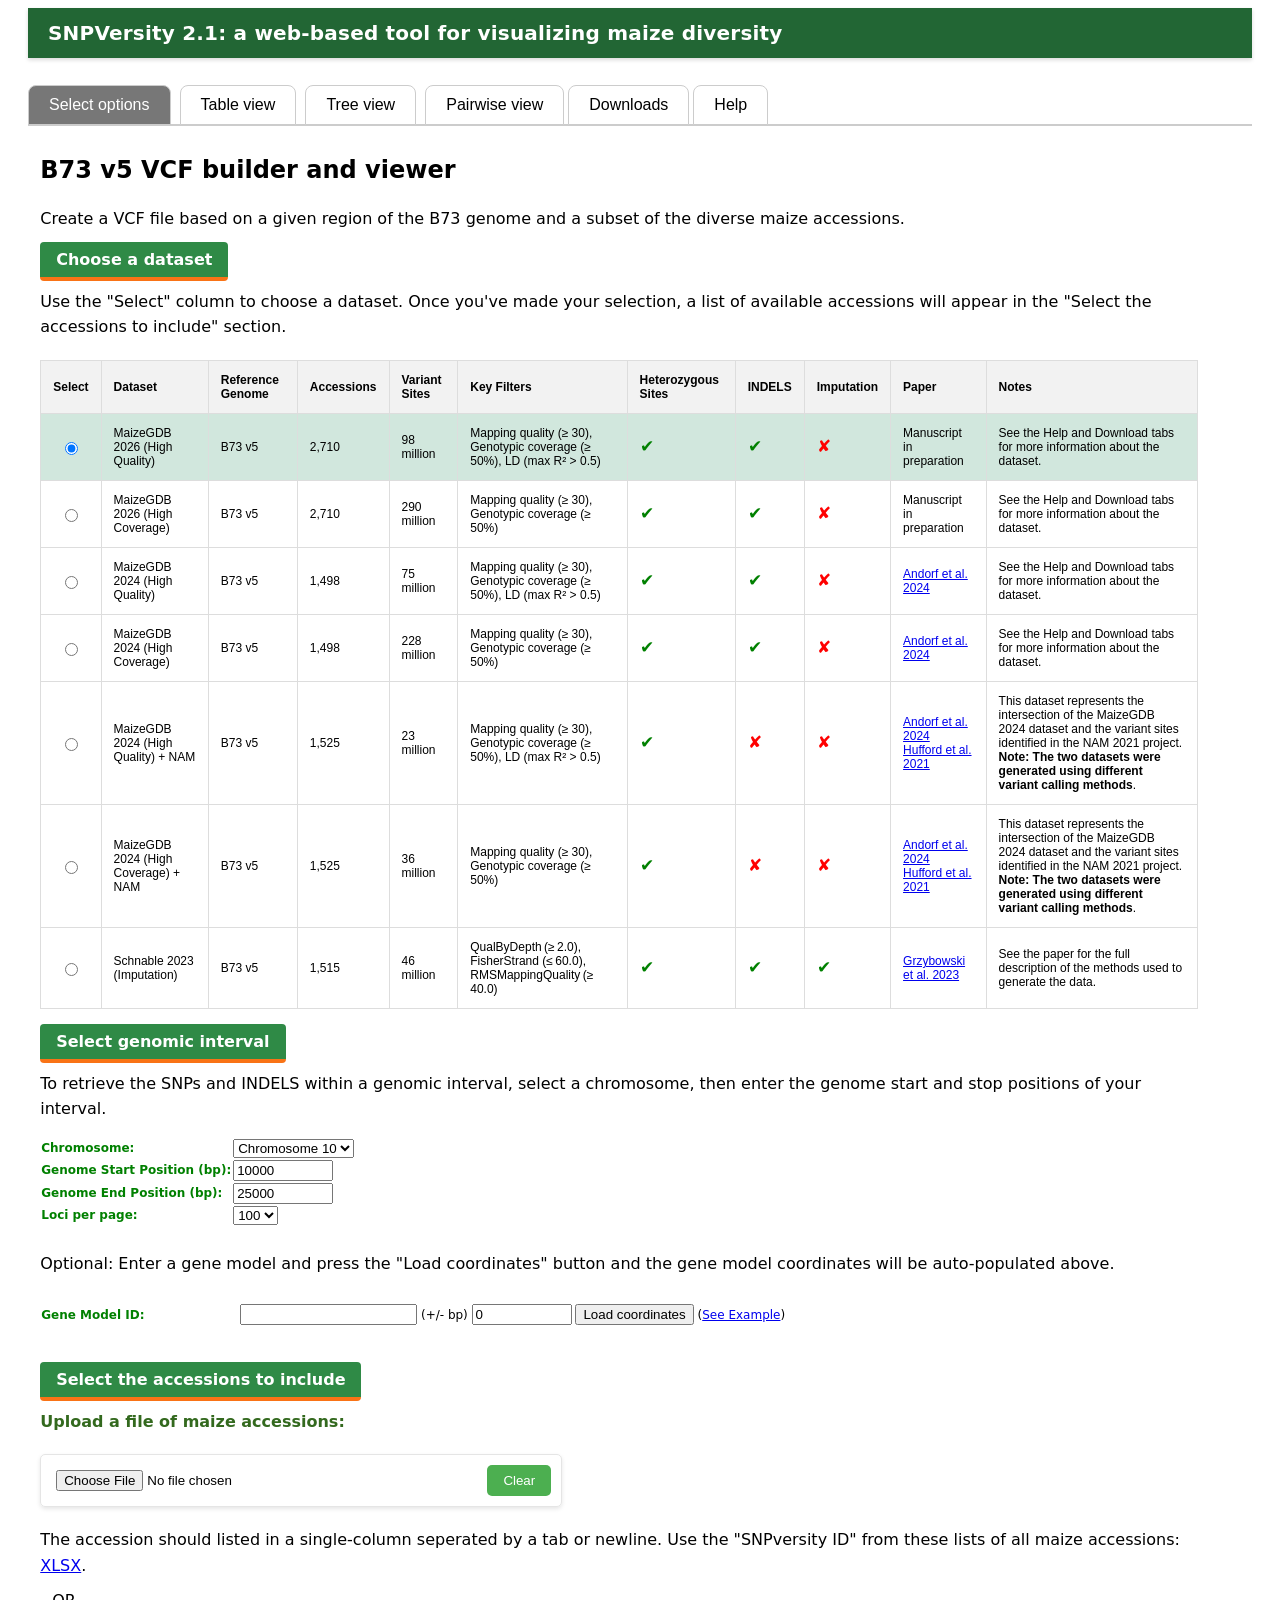
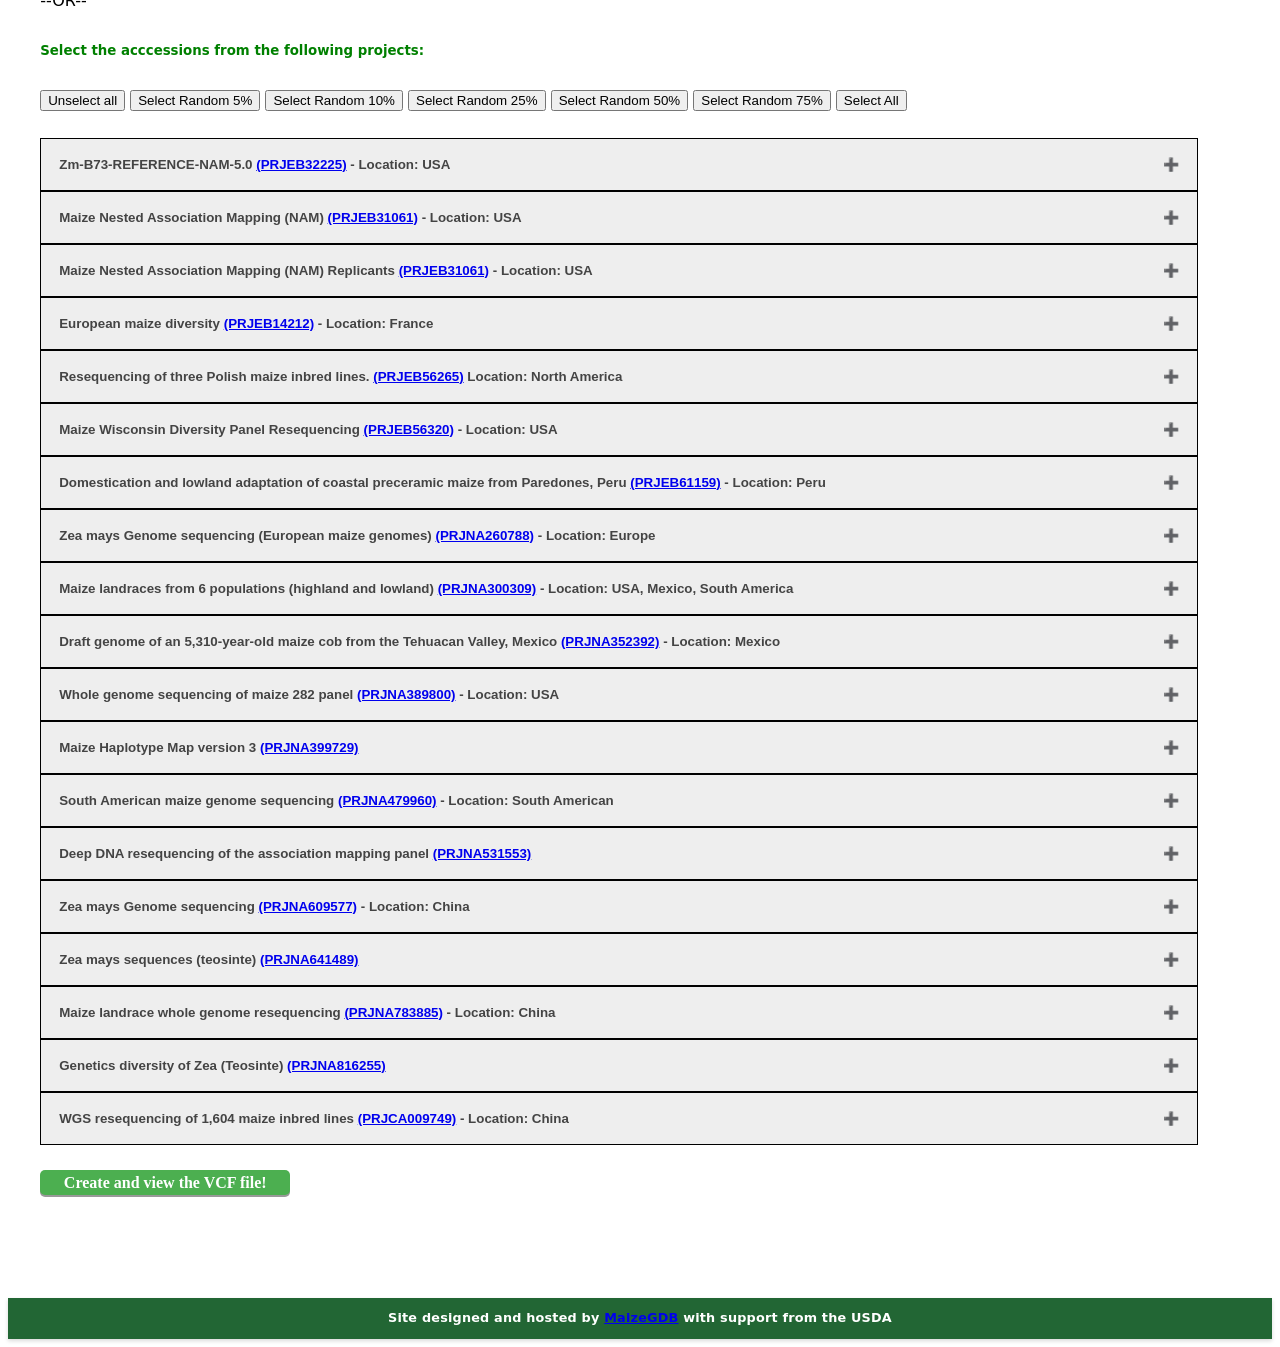
==== commit 9772dfd0: "Add files via upload Pairwise selector update" ====
--- a/SNPVersity2.1/index.html
+++ b/SNPVersity2.1/index.html
@@ -23,6 +23,7 @@
                <button class="tab" id="Soptions" onclick="showContent('input');highlightTab('Soptions')">Select options</button>
                <button class="tab" id="Voutput" onclick="showContent('output');highlightTab('Voutput')">Table view</button>
                <button class="tab" id="Toutput" onclick="showContent('outputTree');highlightTab('Toutput')">Tree view</button>
+               <button class="tab" id="Poutput" onclick="showContent('outputPair');highlightTab('Poutput')">Pairwise view</button>
            </div>
 
            <button class="tab" id="download" onclick="showContent('download');highlightTab('download')">Downloads</button> <!-- Help tab on far right -->
@@ -360,7 +361,7 @@
                               <td><input class="genotypes26" type="checkbox" value="Mo18W_ERR3307885" />ERR3307885 (Mo18W)</td>
                               <td><input class="genotypes26" type="checkbox" value="MS71_ERR3307886" />ERR3307886 (MS71)</td>
                               <td><input class="genotypes26" type="checkbox" value="NC350_ERR3307890" />ERR3307890 (NC350)</td>
-                              <td class="disabled-cell"><input class="genotypesXX" type="checkbox" value="NC358_ERS3120561 disabled" />ERS3120561 (NC358) - Unavailable</td>
+                              <td class="disabled-cell"><input class="genotypesXX" type="checkbox" value="NC358_ERS3120561" disabled />ERS3120561 (NC358) - Unavailable</td>
 
                           </tr>
                           <tr>
@@ -9408,6 +9409,2776 @@
 
             </div>
 
+            <div id="pairContainer" class="content" style="display: none">
+
+                <!-- ==== Pairwise Similarity Explorer (namespaced) ==== -->
+                <div id="pse-root">
+                  <h2 id="pse-title">Pairwise Similarity Explorer</h2>
+                  This widget lets you pick (or type) any SNPVersity ID from the MaizeGDB 2026 dataset and instantly ranks all 2,710 maize accessions by genetic similarity to the selected choice. It highlights the focal accession, shows the similarity score (the fraction of SNP sites where both accessions have non-missing genotypes and match), reports pairwise missingness (the percentage of SNP sites where at least one of the two accessions is missing a genotype), and metadata. Click any column header to re‑sort the table; use the search box / drop‑down to switch accession. <br><br>
+
+                  <div id="pse-controls">
+                    <label for="pse-accessionInput" class="pse-label">Accession:</label>
+                    <input
+                      type="text"
+                      id="pse-accessionInput"
+                      name="accession"
+                      class="pse-input"
+                      list="accessions"
+                      placeholder="Start typing (e.g., B73)"
+                      autocomplete="off"
+                    />
+
+                    <datalist id="accessions">
+                      <option value="04K5672_SRR8907012"></option>
+                      <option value="04K5686_SRR8906688"></option>
+                      <option value="04K5702_SRR8906657"></option>
+                      <option value="05W002_SRR8906860"></option>
+                      <option value="05WN230_SRR8906931"></option>
+                      <option value="07KS4_SRR8907092"></option>
+                      <option value="1003_SRR17045852"></option>
+                      <option value="1004_SRR17045851"></option>
+                      <option value="1005_SRR17045850"></option>
+                      <option value="1006_SRR17045849"></option>
+                      <option value="1007_3_CRR505603"></option>
+                      <option value="1007_SRR17045848"></option>
+                      <option value="1008_SRR17045847"></option>
+                      <option value="1009_SRR17045846"></option>
+                      <option value="1010_SRR17045844"></option>
+                      <option value="1011_SRR17045843"></option>
+                      <option value="1012_SRR17045842"></option>
+                      <option value="1013_SRR17045841"></option>
+                      <option value="1014_SRR17045840"></option>
+                      <option value="1015_SRR17046111"></option>
+                      <option value="1016_SRR17046110"></option>
+                      <option value="1017_SRR17046109"></option>
+                      <option value="1018_SRR17046108"></option>
+                      <option value="1019_SRR17046107"></option>
+                      <option value="1021_SRR17046105"></option>
+                      <option value="1022_SRR17046104"></option>
+                      <option value="1023_SRR17046103"></option>
+                      <option value="1024_SRR17046102"></option>
+                      <option value="1025_SRR17046101"></option>
+                      <option value="1026_SRR17046100"></option>
+                      <option value="1027_SRR17046099"></option>
+                      <option value="1028_SRR17046098"></option>
+                      <option value="1029_SRR17046097"></option>
+                      <option value="1030_SRR17046096"></option>
+                      <option value="1031_SRR17046176"></option>
+                      <option value="1032_SRR17046175"></option>
+                      <option value="1033_SRR17046174"></option>
+                      <option value="1034_SRR17046173"></option>
+                      <option value="1035_SRR17046172"></option>
+                      <option value="1036_SRR17046171"></option>
+                      <option value="1037_SRR17046170"></option>
+                      <option value="1038_SRR17046169"></option>
+                      <option value="1039_SRR17046168"></option>
+                      <option value="1040_SRR17046167"></option>
+                      <option value="1041_SRR17046165"></option>
+                      <option value="1042_SRR17046164"></option>
+                      <option value="1043_SRR17046163"></option>
+                      <option value="1044_SRR17046162"></option>
+                      <option value="1045_SRR17046161"></option>
+                      <option value="1046_SRR17046160"></option>
+                      <option value="1047_SRR17046159"></option>
+                      <option value="1048_SRR17046158"></option>
+                      <option value="1049_SRR17046157"></option>
+                      <option value="1050_SRR17046156"></option>
+                      <option value="1051_SRR17046154"></option>
+                      <option value="1052_SRR17046153"></option>
+                      <option value="1053_SRR17046152"></option>
+                      <option value="1054_SRR17046151"></option>
+                      <option value="1055_SRR17046150"></option>
+                      <option value="1056_SRR17046149"></option>
+                      <option value="1057_SRR17046148"></option>
+                      <option value="1058_SRR17046147"></option>
+                      <option value="1059_SRR17046146"></option>
+                      <option value="1060_SRR17045921"></option>
+                      <option value="1061_SRR17046145"></option>
+                      <option value="1062_SRR17046095"></option>
+                      <option value="1063_SRR17046094"></option>
+                      <option value="1064_SRR17046093"></option>
+                      <option value="1065_SRR17046092"></option>
+                      <option value="1066_SRR17046091"></option>
+                      <option value="1067_SRR17046090"></option>
+                      <option value="1068_SRR17046089"></option>
+                      <option value="1069_SRR17046088"></option>
+                      <option value="1070_SRR17046087"></option>
+                      <option value="1072_SRR17046086"></option>
+                      <option value="1073_SRR17046084"></option>
+                      <option value="1075_SRR17046083"></option>
+                      <option value="1076_SRR17046082"></option>
+                      <option value="1077_SRR17046081"></option>
+                      <option value="1078_SRR17046080"></option>
+                      <option value="1079_SRR17046079"></option>
+                      <option value="1080_SRR17046078"></option>
+                      <option value="1081_SRR17046077"></option>
+                      <option value="1082_SRR17046076"></option>
+                      <option value="1083_SRR17046075"></option>
+                      <option value="1084_SRR17046073"></option>
+                      <option value="1085_SRR17046072"></option>
+                      <option value="1086_SRR17046071"></option>
+                      <option value="1087_SRR17046070"></option>
+                      <option value="1088_SRR17046069"></option>
+                      <option value="1089_SRR17046068"></option>
+                      <option value="1090_SRR17046067"></option>
+                      <option value="1091_SRR17046066"></option>
+                      <option value="1092_SRR17046065"></option>
+                      <option value="1093_SRR17046064"></option>
+                      <option value="1094_SRR17045966"></option>
+                      <option value="1095_SRR17045965"></option>
+                      <option value="1096_SRR17045964"></option>
+                      <option value="1097_SRR17045963"></option>
+                      <option value="1098_SRR17045962"></option>
+                      <option value="1099_SRR17045961"></option>
+                      <option value="10_SRR17045932"></option>
+                      <option value="1100_SRR17045960"></option>
+                      <option value="1101_SRR17045959"></option>
+                      <option value="1102_SRR17045958"></option>
+                      <option value="1103_SRR17045957"></option>
+                      <option value="1104_SRR17045955"></option>
+                      <option value="1105_SRR17045954"></option>
+                      <option value="1106_SRR17045953"></option>
+                      <option value="1107_SRR17045952"></option>
+                      <option value="1108_SRR17045951"></option>
+                      <option value="1109_SRR17045950"></option>
+                      <option value="1110_SRR17045949"></option>
+                      <option value="1111_SRR17045948"></option>
+                      <option value="1112_SRR17045947"></option>
+                      <option value="1113_SRR17045946"></option>
+                      <option value="1114_SRR17045944"></option>
+                      <option value="1115_SRR17045943"></option>
+                      <option value="1116_SRR17045942"></option>
+                      <option value="1117_SRR17045941"></option>
+                      <option value="1118_SRR17045940"></option>
+                      <option value="1119_SRR17045939"></option>
+                      <option value="1120_SRR17045938"></option>
+                      <option value="1121_SRR17045937"></option>
+                      <option value="1123_SRR17045936"></option>
+                      <option value="1124_SRR17046143"></option>
+                      <option value="1125_SRR17046141"></option>
+                      <option value="1126_SRR17046140"></option>
+                      <option value="1127_SRR17046139"></option>
+                      <option value="1128_SRR17046138"></option>
+                      <option value="1129_SRR17046137"></option>
+                      <option value="112_O2_CRR505104"></option>
+                      <option value="1130_SRR17046136"></option>
+                      <option value="1131_SRR17046135"></option>
+                      <option value="1132_SRR17046134"></option>
+                      <option value="1133_SRR17046133"></option>
+                      <option value="1134_SRR17046132"></option>
+                      <option value="1135_SRR17046129"></option>
+                      <option value="1136_SRR17046128"></option>
+                      <option value="1138_SRR17046127"></option>
+                      <option value="1139_SRR17046126"></option>
+                      <option value="1140_SRR17046125"></option>
+                      <option value="1141_SRR17046124"></option>
+                      <option value="1142_SRR17046123"></option>
+                      <option value="11430_CRR505317"></option>
+                      <option value="1143_SRR17046122"></option>
+                      <option value="1144_SRR17046121"></option>
+                      <option value="1145_SRR17046120"></option>
+                      <option value="1147_SRR17046118"></option>
+                      <option value="1148_SRR17046117"></option>
+                      <option value="1149_SRR17046116"></option>
+                      <option value="1150_SRR17046115"></option>
+                      <option value="1151_SRR17046114"></option>
+                      <option value="1152_SRR17046113"></option>
+                      <option value="1153_SRR17046112"></option>
+                      <option value="1154_SRR17045935"></option>
+                      <option value="1155_SRR17045934"></option>
+                      <option value="1156_SRR17045933"></option>
+                      <option value="1157_SRR17045931"></option>
+                      <option value="1158_SRR17045930"></option>
+                      <option value="1159_SRR17045929"></option>
+                      <option value="1160_SRR17045928"></option>
+                      <option value="1161_SRR17045927"></option>
+                      <option value="1162_SRR17045926"></option>
+                      <option value="1163_SRR17045925"></option>
+                      <option value="1164_SRR17045924"></option>
+                      <option value="1165_SRR17045923"></option>
+                      <option value="1166_SRR17045922"></option>
+                      <option value="1167_SRR17045920"></option>
+                      <option value="1168_SRR17045919"></option>
+                      <option value="1169_SRR17045918"></option>
+                      <option value="1170_SRR17045917"></option>
+                      <option value="1171_SRR17045916"></option>
+                      <option value="1174_SRR17045915"></option>
+                      <option value="1175_SRR17045914"></option>
+                      <option value="1176_SRR17045913"></option>
+                      <option value="1177_SRR17045912"></option>
+                      <option value="1178_SRR17045911"></option>
+                      <option value="1179_SRR17045909"></option>
+                      <option value="1180_SRR17045908"></option>
+                      <option value="1181_SRR17045907"></option>
+                      <option value="1182_SRR17045906"></option>
+                      <option value="1183_SRR17045905"></option>
+                      <option value="1184_SRR17045904"></option>
+                      <option value="1185_SRR17045903"></option>
+                      <option value="1186_SRR17045902"></option>
+                      <option value="1187_SRR17045901"></option>
+                      <option value="1188_SRR17045900"></option>
+                      <option value="1189_SRR17045898"></option>
+                      <option value="1190_SRR17045897"></option>
+                      <option value="1191_SRR17045896"></option>
+                      <option value="1192_SRR17045895"></option>
+                      <option value="1193_SRR17045894"></option>
+                      <option value="1194_SRR17045893"></option>
+                      <option value="1195_SRR17045892"></option>
+                      <option value="1196_SRR17045891"></option>
+                      <option value="1197_SRR17045890"></option>
+                      <option value="1198_SRR17045889"></option>
+                      <option value="1199_SRR17045887"></option>
+                      <option value="11_SRR17045910"></option>
+                      <option value="1200_SRR17045886"></option>
+                      <option value="1201_SRR17045885"></option>
+                      <option value="1202_SRR17045884"></option>
+                      <option value="1203_SRR17045883"></option>
+                      <option value="1204_SRR17045882"></option>
+                      <option value="1205_SRR17045881"></option>
+                      <option value="1205A_CRR504206"></option>
+                      <option value="1206_SRR17045880"></option>
+                      <option value="1207_SRR17045879"></option>
+                      <option value="1208_SRR17045878"></option>
+                      <option value="1209_SRR17045876"></option>
+                      <option value="1210_SRR17045875"></option>
+                      <option value="1211_SRR17045874"></option>
+                      <option value="1212_SRR17045873"></option>
+                      <option value="1213_SRR17045872"></option>
+                      <option value="121494_CRR505640"></option>
+                      <option value="1214_SRR17046063"></option>
+                      <option value="1215_SRR17046062"></option>
+                      <option value="1216_SRR17046061"></option>
+                      <option value="1217_SRR17046060"></option>
+                      <option value="1218_SRR17046059"></option>
+                      <option value="1219_SRR17046057"></option>
+                      <option value="1220_SRR17046056"></option>
+                      <option value="1221_SRR17046055"></option>
+                      <option value="1223_SRR17046054"></option>
+                      <option value="1225_SRR17046053"></option>
+                      <option value="1226_SRR17046052"></option>
+                      <option value="1227_SRR17046051"></option>
+                      <option value="1228_SRR17046050"></option>
+                      <option value="1229_SRR17046049"></option>
+                      <option value="1230_SRR17046048"></option>
+                      <option value="1231_SRR17046046"></option>
+                      <option value="1232_SRR17046045"></option>
+                      <option value="1233_SRR17046044"></option>
+                      <option value="1234_SRR17046043"></option>
+                      <option value="1235_SRR17046042"></option>
+                      <option value="1236_SRR17046041"></option>
+                      <option value="1237_SRR17046040"></option>
+                      <option value="1238_SRR17046039"></option>
+                      <option value="1239_SRR17046038"></option>
+                      <option value="1240_SRR17046037"></option>
+                      <option value="1241_SRR17046034"></option>
+                      <option value="1242_SRR17046033"></option>
+                      <option value="1243_SRR17046032"></option>
+                      <option value="1244_SRR17046031"></option>
+                      <option value="1245_SRR17046030"></option>
+                      <option value="1246_SRR17046029"></option>
+                      <option value="1247_SRR17046028"></option>
+                      <option value="1248_SRR17046027"></option>
+                      <option value="1249_SRR17046026"></option>
+                      <option value="1250_SRR17046025"></option>
+                      <option value="1251_SRR17046023"></option>
+                      <option value="1252_SRR17046022"></option>
+                      <option value="1253_SRR17046021"></option>
+                      <option value="1254_SRR17046020"></option>
+                      <option value="1255_SRR17046019"></option>
+                      <option value="1256_SRR17046018"></option>
+                      <option value="1257_SRR17046017"></option>
+                      <option value="1258_SRR17046016"></option>
+                      <option value="1259_SRR17046015"></option>
+                      <option value="1260_SRR17046014"></option>
+                      <option value="1261_SRR17046012"></option>
+                      <option value="1262_SRR17046011"></option>
+                      <option value="1263_SRR17046010"></option>
+                      <option value="1264_SRR17046009"></option>
+                      <option value="1265_SRR17046008"></option>
+                      <option value="1266_SRR17046007"></option>
+                      <option value="1267_SRR17046006"></option>
+                      <option value="1268_SRR17046005"></option>
+                      <option value="1270_SRR17046004"></option>
+                      <option value="1271_SRR17046003"></option>
+                      <option value="1272_SRR17046001"></option>
+                      <option value="1273_SRR17046000"></option>
+                      <option value="1274_SRR17045999"></option>
+                      <option value="1276_SRR17045998"></option>
+                      <option value="1277_SRR17045997"></option>
+                      <option value="1278_SRR17045996"></option>
+                      <option value="1279_SRR17045995"></option>
+                      <option value="1280_SRR17045994"></option>
+                      <option value="1282_SRR17045993"></option>
+                      <option value="12_SRR17045899"></option>
+                      <option value="1322_SRR17045981"></option>
+                      <option value="1323_SRR8906766"></option>
+                      <option value="1329_SRR17045980"></option>
+                      <option value="1335_SRR17045979"></option>
+                      <option value="1371_SRR17045978"></option>
+                      <option value="1383_SRR17045977"></option>
+                      <option value="1385_SRR17045976"></option>
+                      <option value="1394_SRR17045975"></option>
+                      <option value="13_SRR17045888"></option>
+                      <option value="1407_SRR17045973"></option>
+                      <option value="1413_SRR17045972"></option>
+                      <option value="1462_SRR8906828"></option>
+                      <option value="1475_SRR17045971"></option>
+                      <option value="148_CRR505670"></option>
+                      <option value="14_SRR17045877"></option>
+                      <option value="1506_SRR17045970"></option>
+                      <option value="150_4_CRR505492"></option>
+                      <option value="150_SRR8906751"></option>
+                      <option value="1513_SRR17045969"></option>
+                      <option value="1538_CRR505332"></option>
+                      <option value="1546_SRR17045968"></option>
+                      <option value="1582_SRR17045871"></option>
+                      <option value="15_SRR17046058"></option>
+                      <option value="1602_SRR17045870"></option>
+                      <option value="1605_SRR17045869"></option>
+                      <option value="161223_CRR505529"></option>
+                      <option value="1629_SRR17045868"></option>
+                      <option value="16_SRR17046047"></option>
+                      <option value="16NS545_CRR505573"></option>
+                      <option value="16SD007_CRR504595"></option>
+                      <option value="16SD034_CRR504600"></option>
+                      <option value="16SD044_CRR504603"></option>
+                      <option value="16SD088_CRR504608"></option>
+                      <option value="16Y673_7_CRR505608"></option>
+                      <option value="16Y685_6_CRR505609"></option>
+                      <option value="1727_SRR17045866"></option>
+                      <option value="1740_SRR17045865"></option>
+                      <option value="1754_SRR17045864"></option>
+                      <option value="1755_SRR17045863"></option>
+                      <option value="1759_SRR17045862"></option>
+                      <option value="1777_SRR17045861"></option>
+                      <option value="177_SRR8906698"></option>
+                      <option value="178_1_CRR504805"></option>
+                      <option value="178_SRR11302110"></option>
+                      <option value="17_SRR17046035"></option>
+                      <option value="17CPB04_CRR505620"></option>
+                      <option value="17MC2621_CRR505502"></option>
+                      <option value="17MC2622_CRR505503"></option>
+                      <option value="17MC2623_CRR505504"></option>
+                      <option value="17MC2624_CRR505505"></option>
+                      <option value="17MC2627_CRR505506"></option>
+                      <option value="17MC2629_CRR505507"></option>
+                      <option value="17MC2630_CRR505508"></option>
+                      <option value="17MC3255_CRR505501"></option>
+                      <option value="18-599_SRR8906787"></option>
+                      <option value="1810_SRR17045860"></option>
+                      <option value="1859_SRR17045859"></option>
+                      <option value="1862_SRR17045858"></option>
+                      <option value="1867_SRR17045857"></option>
+                      <option value="1868_SRR17045855"></option>
+                      <option value="1898_SRR17045854"></option>
+                      <option value="18_599_SRR11301603"></option>
+                      <option value="18_599_SRR11301901"></option>
+                      <option value="18_SRR17046024"></option>
+                      <option value="1946_SRR17045853"></option>
+                      <option value="196_CRR504889"></option>
+                      <option value="19_SRR17046013"></option>
+                      <option value="1_SRR17046119"></option>
+                      <option value="200B_SRR11301634"></option>
+                      <option value="200B_SRR11301635"></option>
+                      <option value="20_SRR17045991"></option>
+                      <option value="21_SRR17045990"></option>
+                      <option value="238_SRR8906741"></option>
+                      <option value="2666_SRR17045992"></option>
+                      <option value="267_CRR505616"></option>
+                      <option value="268_SRR8907070"></option>
+                      <option value="271_CRR505613"></option>
+                      <option value="27_263_SRR11302191"></option>
+                      <option value="282set_38-11Goodman-Buckler_SRR5725801"></option>
+                      <option value="282set_4722_SRR5725694"></option>
+                      <option value="282set_A239_SRR5725796"></option>
+                      <option value="282set_A441-5_SRR5725795"></option>
+                      <option value="282set_A632_SRR5725669"></option>
+                      <option value="282set_A634_SRR5725672"></option>
+                      <option value="282set_A641_SRR5725666"></option>
+                      <option value="282set_A654_SRR5725665"></option>
+                      <option value="282set_A679_SRR5725663"></option>
+                      <option value="282set_A682_SRR5725930"></option>
+                      <option value="282set_B103_SRR5725631"></option>
+                      <option value="282set_B57_SRR5664041"></option>
+                      <option value="282set_B57_SRR5725891"></option>
+                      <option value="282set_B79_SRR5725848"></option>
+                      <option value="282set_B84_SRR5725853"></option>
+                      <option value="282set_C103_SRR5725852"></option>
+                      <option value="282set_C123_SRR5725855"></option>
+                      <option value="282set_CI187-2_SRR5725858"></option>
+                      <option value="282set_CML158Q_SRR5725735"></option>
+                      <option value="282set_CML311_SRR5725906"></option>
+                      <option value="282set_CML331_SRR5725803"></option>
+                      <option value="282set_CML69_SRR5725845"></option>
+                      <option value="282set_CML77_SRR5725844"></option>
+                      <option value="282set_CO255_SRR5725877"></option>
+                      <option value="282set_D940Y_SRR5725873"></option>
+                      <option value="282set_H91_SRR5725654"></option>
+                      <option value="282set_H95_SRR5725655"></option>
+                      <option value="282set_HP301_SRR5725657"></option>
+                      <option value="282set_IDS69_SRR5725689"></option>
+                      <option value="282set_IDS91_SRR5725688"></option>
+                      <option value="282set_Ki21_SRR5725707"></option>
+                      <option value="282set_L578_SRR5725749"></option>
+                      <option value="282set_Ms71_SRR5663770"></option>
+                      <option value="282set_Ms71_SRR5725823"></option>
+                      <option value="282set_Ms71_SRR5725824"></option>
+                      <option value="282set_Mt42_SRR5725822"></option>
+                      <option value="282set_NC258_SRR5725902"></option>
+                      <option value="282set_NC262_SRR5725900"></option>
+                      <option value="282set_NC328_SRR5725680"></option>
+                      <option value="282set_NC336_SRR5725679"></option>
+                      <option value="282set_Os420_SRR5725763"></option>
+                      <option value="282set_R177_SRR5725723"></option>
+                      <option value="282set_Sg1533_SRR5725829"></option>
+                      <option value="282set_T8_SRR5725675"></option>
+                      <option value="282set_Tzi18_SRR5725787"></option>
+                      <option value="282set_VA102_SRR5725639"></option>
+                      <option value="282set_Va59_SRR5725887"></option>
+                      <option value="282set_VaW6_SRR5663782"></option>
+                      <option value="282set_VaW6_SRR5725812"></option>
+                      <option value="29MIBZ2_SRR11301956"></option>
+                      <option value="29MIBZ2_SRR11301985"></option>
+                      <option value="2_SRR17046002"></option>
+                      <option value="2FACC_SRR11301965"></option>
+                      <option value="2FAD8_CRR505354"></option>
+                      <option value="2MA22_CRR505319"></option>
+                      <option value="303WX_SRR8906822"></option>
+                      <option value="32_CRR505040"></option>
+                      <option value="32_SRR11302120"></option>
+                      <option value="32_SRR11302121"></option>
+                      <option value="334_1_SRR11301840"></option>
+                      <option value="3411_SRR8907081"></option>
+                      <option value="384-2_SRR8906835"></option>
+                      <option value="3_SRR17045989"></option>
+                      <option value="3H-2_SRR8906936"></option>
+                      <option value="3H_2_SRR11302152"></option>
+                      <option value="3IBZ2_SRR11301551"></option>
+                      <option value="3IJI1_CRR505269"></option>
+                      <option value="4019_SRR8907143"></option>
+                      <option value="41006_CRR504634"></option>
+                      <option value="4112_SRR11301772"></option>
+                      <option value="434_SRR11301769"></option>
+                      <option value="434_SRR11301770"></option>
+                      <option value="444_1_CRR504440"></option>
+                      <option value="444_SRR11301560"></option>
+                      <option value="444_SRR11301561"></option>
+                      <option value="446_SRR11301778"></option>
+                      <option value="446_SRR11301779"></option>
+                      <option value="4554_INBRED_ERR10290815"></option>
+                      <option value="4578INBRED_ERR10290818"></option>
+                      <option value="485_CRR505393"></option>
+                      <option value="485_SRR11302023"></option>
+                      <option value="485_SRR11302024"></option>
+                      <option value="488_SRR11301641"></option>
+                      <option value="488_SRR11301642"></option>
+                      <option value="489_CRR505394"></option>
+                      <option value="48_2_SRR11301865"></option>
+                      <option value="48_2_SRR11301867"></option>
+                      <option value="48_2_SRR11301868"></option>
+                      <option value="4_SRR17045988"></option>
+                      <option value="4F-234BX4_ERR10290806"></option>
+                      <option value="4F-306_108_ERR10290812"></option>
+                      <option value="4F1_CRR504157"></option>
+                      <option value="4F1_SRR11301774"></option>
+                      <option value="4F1_SRR11301775"></option>
+                      <option value="4F1_SRR8906845"></option>
+                      <option value="50034_CRR504620"></option>
+                      <option value="50035_CRR504621"></option>
+                      <option value="5005_SRR11301601"></option>
+                      <option value="50073_CRR504624"></option>
+                      <option value="501_SRR8906934"></option>
+                      <option value="515_SRR11301556"></option>
+                      <option value="515_SRR11301557"></option>
+                      <option value="5172_CRR504694"></option>
+                      <option value="52220_ERR10290816"></option>
+                      <option value="5237_CRR504894"></option>
+                      <option value="5237_SRR11302021"></option>
+                      <option value="5237_SRR11302022"></option>
+                      <option value="5237_SRR8907122"></option>
+                      <option value="526018_CRR505131"></option>
+                      <option value="526018_SRR8906635"></option>
+                      <option value="5311_SRR8906838"></option>
+                      <option value="55113_3_3_5_CRR505117"></option>
+                      <option value="5660_CRR504631"></option>
+                      <option value="5661_CRR504632"></option>
+                      <option value="5_SRR17045987"></option>
+                      <option value="5D1_2_SRR18458789"></option>
+                      <option value="5D1_3_SRR18458788"></option>
+                      <option value="5D1_5_SRR18458787"></option>
+                      <option value="5D1_SRR18458792"></option>
+                      <option value="5D2_2_SRR18458786"></option>
+                      <option value="5D2_3_SRR18458785"></option>
+                      <option value="5D2_5_SRR18458784"></option>
+                      <option value="5D2_SRR18458791"></option>
+                      <option value="5D3_2_SRR18458783"></option>
+                      <option value="5D3_3_SRR18458805"></option>
+                      <option value="5D3_5_SRR18458804"></option>
+                      <option value="5D5_2_SRR18458803"></option>
+                      <option value="5D5_3_SRR18458802"></option>
+                      <option value="5D5_5_SRR18458801"></option>
+                      <option value="5D6_2_SRR18458800"></option>
+                      <option value="5D6_3_SRR18458799"></option>
+                      <option value="5D6_5_SRR18458798"></option>
+                      <option value="5D7_2_SRR18458797"></option>
+                      <option value="5D7_3_SRR18458796"></option>
+                      <option value="5D7_5_SRR18458794"></option>
+                      <option value="5N545_CRR504580"></option>
+                      <option value="5N65_CRR504575"></option>
+                      <option value="5N74_CRR504576"></option>
+                      <option value="5N78_CRR504578"></option>
+                      <option value="6103_CRR505293"></option>
+                      <option value="6107A_2_CRR505389"></option>
+                      <option value="618_SRR11302014"></option>
+                      <option value="647_SRR8907116"></option>
+                      <option value="68122_CRR504213"></option>
+                      <option value="698_3_SRR11301587"></option>
+                      <option value="698_3_SRR11301588"></option>
+                      <option value="6_SRR17045986"></option>
+                      <option value="6E6_2_SRR18458807"></option>
+                      <option value="6E6_3_SRR18458806"></option>
+                      <option value="6E6_5_SRR18458795"></option>
+                      <option value="6E6_SRR18458793"></option>
+                      <option value="6F629_SRR11301562"></option>
+                      <option value="6F629_SRR11301573"></option>
+                      <option value="6M502A_SRR11302164"></option>
+                      <option value="6NH372_CRR505547"></option>
+                      <option value="6NH717_CRR505556"></option>
+                      <option value="6NH769_CRR505559"></option>
+                      <option value="707_CRR504919"></option>
+                      <option value="72_125_CRR504878"></option>
+                      <option value="7327_SRR11302062"></option>
+                      <option value="7327_SRR8907007"></option>
+                      <option value="7381_SRR8906825"></option>
+                      <option value="740_CRR505311"></option>
+                      <option value="75_14Gao_CRR504895"></option>
+                      <option value="75_1_SRR11301752"></option>
+                      <option value="75_322_CRR505054"></option>
+                      <option value="778_CRR505303"></option>
+                      <option value="78002A_CRR505163"></option>
+                      <option value="78010_CRR505298"></option>
+                      <option value="78371A_CRR505307"></option>
+                      <option value="78551S_CRR505320"></option>
+                      <option value="787_CRR505312"></option>
+                      <option value="787_SRR11301608"></option>
+                      <option value="787_SRR11301609"></option>
+                      <option value="7884-4HT_SRR8907094"></option>
+                      <option value="7884_7Ht_SRR11301600"></option>
+                      <option value="792_CRR505159"></option>
+                      <option value="793_CRR505313"></option>
+                      <option value="7_SRR17045984"></option>
+                      <option value="80-2_ERR10290809"></option>
+                      <option value="803_SRR11301765"></option>
+                      <option value="803_SRR11301766"></option>
+                      <option value="806_CRR504710"></option>
+                      <option value="81162_CRR504156"></option>
+                      <option value="81162_SRR11301602"></option>
+                      <option value="81162_SRR8906942"></option>
+                      <option value="811A_SRR11301892"></option>
+                      <option value="812_SRR11301776"></option>
+                      <option value="812_SRR11301777"></option>
+                      <option value="812_SRR8907084"></option>
+                      <option value="81565_SRR11302039"></option>
+                      <option value="81565_SRR11302040"></option>
+                      <option value="830_SRR17046179"></option>
+                      <option value="831_SRR17046178"></option>
+                      <option value="832_SRR11301764"></option>
+                      <option value="832_SRR17046131"></option>
+                      <option value="832_SRR8907093"></option>
+                      <option value="833_CRR504280"></option>
+                      <option value="833_SRR17046036"></option>
+                      <option value="834_SRR17045985"></option>
+                      <option value="835_SRR17045974"></option>
+                      <option value="835B_SRR8907077"></option>
+                      <option value="836_SRR17045867"></option>
+                      <option value="837_SRR17045856"></option>
+                      <option value="838_SRR17045845"></option>
+                      <option value="839_SRR17046106"></option>
+                      <option value="83IBI3_SRR11301945"></option>
+                      <option value="83IBI3_SRR11301946"></option>
+                      <option value="840_SRR17046177"></option>
+                      <option value="841_SRR17046166"></option>
+                      <option value="842_CRR505407"></option>
+                      <option value="842_SRR17046155"></option>
+                      <option value="843_SRR17046144"></option>
+                      <option value="844_SRR17046085"></option>
+                      <option value="845_SRR17046074"></option>
+                      <option value="846_SRR17045967"></option>
+                      <option value="847_SRR17045956"></option>
+                      <option value="848_SRR17045945"></option>
+                      <option value="849_SRR17046142"></option>
+                      <option value="850_SRR17046130"></option>
+                      <option value="85123_CRR505536"></option>
+                      <option value="8723_CRR504893"></option>
+                      <option value="8723_SRR11301974"></option>
+                      <option value="87916W_CRR505321"></option>
+                      <option value="87_1_SRR11301908"></option>
+                      <option value="87_1_SRR11301909"></option>
+                      <option value="8902_SRR11302045"></option>
+                      <option value="8902_SRR11302046"></option>
+                      <option value="8902_SRR8906690"></option>
+                      <option value="8941_CRR504155"></option>
+                      <option value="897_CRR504885"></option>
+                      <option value="8_SRR17045983"></option>
+                      <option value="9010_SRR11302025"></option>
+                      <option value="9010_SRR11302027"></option>
+                      <option value="904_ERR10290814"></option>
+                      <option value="904_SRR11302165"></option>
+                      <option value="904_SRR11302166"></option>
+                      <option value="9058_SRR11301593"></option>
+                      <option value="9058_SRR11301594"></option>
+                      <option value="9083_CRR504429"></option>
+                      <option value="911_SRR11302127"></option>
+                      <option value="912_SRR11302126"></option>
+                      <option value="91Huang15_CRR505019"></option>
+                      <option value="91Huang5_CRR504930"></option>
+                      <option value="950_CRR504711"></option>
+                      <option value="9534_CRR504516"></option>
+                      <option value="9580_CRR504517"></option>
+                      <option value="9626_CRR504512"></option>
+                      <option value="9642_SRR8906662"></option>
+                      <option value="975-12_SRR8906844"></option>
+                      <option value="975_12_CRR505130"></option>
+                      <option value="9782_SRR8906821"></option>
+                      <option value="9_SRR17045982"></option>
+                      <option value="A059_CRR505184"></option>
+                      <option value="A072_CRR505185"></option>
+                      <option value="A12_ERR10290790"></option>
+                      <option value="A1393_CRR504571"></option>
+                      <option value="A155_ERR10290776"></option>
+                      <option value="A15_ERR10290786"></option>
+                      <option value="A171_ERR10290769"></option>
+                      <option value="A272_SRR5976220"></option>
+                      <option value="A334_SRR11301708"></option>
+                      <option value="A334_SRR11301709"></option>
+                      <option value="A344_ERR10290803"></option>
+                      <option value="A374_inra_ERR1462650"></option>
+                      <option value="A3G-3-3-1-313_ERR10290801"></option>
+                      <option value="A415-1-3-INBRED_ERR10290802"></option>
+                      <option value="A508_ERR10290799"></option>
+                      <option value="A619_CRR505216"></option>
+                      <option value="A619_SRR8907067"></option>
+                      <option value="A632_SRR11301632"></option>
+                      <option value="A632_SRR11301633"></option>
+                      <option value="A651_ERR10290762"></option>
+                      <option value="A659_SRR11302150"></option>
+                      <option value="A662_ERR10290791"></option>
+                      <option value="A673_ERR10290789"></option>
+                      <option value="A801_SRR11302080"></option>
+                      <option value="A96_ERR10290760"></option>
+                      <option value="ACC.10003_SRR12460426"></option>
+                      <option value="ACC.11083_SRR12460425"></option>
+                      <option value="ACC.11352_SRR12460424"></option>
+                      <option value="ACC.11353_SRR12460451"></option>
+                      <option value="ACC.11354_SRR12460434"></option>
+                      <option value="ACC.11355_SRR12460433"></option>
+                      <option value="ACC.11356_SRR12460423"></option>
+                      <option value="ACC.11357_SRR12460419"></option>
+                      <option value="ACC.11358_SRR12460418"></option>
+                      <option value="ACC.11359_SRR12460416"></option>
+                      <option value="ACC.11360_SRR12460415"></option>
+                      <option value="ACC.11361_SRR12460414"></option>
+                      <option value="ACC.11362_SRR12460413"></option>
+                      <option value="ACC.11363_SRR12460412"></option>
+                      <option value="ACC.11364_SRR12460411"></option>
+                      <option value="ACC.11365_SRR12460422"></option>
+                      <option value="ACC.11366_SRR12460421"></option>
+                      <option value="ACC.11367_SRR12460420"></option>
+                      <option value="ACC.11368_SRR12460410"></option>
+                      <option value="ACC.11369_SRR12460405"></option>
+                      <option value="ACC.11370_SRR12460404"></option>
+                      <option value="ACC.11371_SRR12460403"></option>
+                      <option value="ACC.11372_SRR12460402"></option>
+                      <option value="ACC.11373_SRR12460401"></option>
+                      <option value="ACC.11374_SRR12460400"></option>
+                      <option value="ACC.11375_SRR12460399"></option>
+                      <option value="ACC.11376_SRR12460398"></option>
+                      <option value="ACC.11377_SRR12460409"></option>
+                      <option value="ACC.11378_SRR12460408"></option>
+                      <option value="ACC.11383_SRR12460407"></option>
+                      <option value="ACC.11384_SRR12460397"></option>
+                      <option value="ACC.11385_SRR12460392"></option>
+                      <option value="ACC.11386_SRR12460391"></option>
+                      <option value="ACC.11387_SRR12460390"></option>
+                      <option value="ACC.11388_SRR12460389"></option>
+                      <option value="ACC.11389_SRR12460388"></option>
+                      <option value="ACC.11390_SRR12460387"></option>
+                      <option value="ACC.11391_SRR12460386"></option>
+                      <option value="ACC.11392_SRR12460385"></option>
+                      <option value="ACC.11393_SRR12460396"></option>
+                      <option value="ACC.11394_SRR12460394"></option>
+                      <option value="ACC.11395_SRR12460393"></option>
+                      <option value="ACC.11396_SRR12460383"></option>
+                      <option value="ACC.11397_SRR12460379"></option>
+                      <option value="ACC.11398_SRR12460450"></option>
+                      <option value="ACC.11399_SRR12460449"></option>
+                      <option value="ACC.11400_SRR12460448"></option>
+                      <option value="ACC.11401_SRR12460447"></option>
+                      <option value="ACC.11402_SRR12460446"></option>
+                      <option value="ACC.11403_SRR12460444"></option>
+                      <option value="ACC.11404_SRR12460443"></option>
+                      <option value="ACC.11405_SRR12460382"></option>
+                      <option value="ACC.11406_SRR12460381"></option>
+                      <option value="ACC.11407_SRR12460380"></option>
+                      <option value="ACC.11408_SRR12460442"></option>
+                      <option value="ACC.11409_SRR12460438"></option>
+                      <option value="ACC.11410_SRR12460437"></option>
+                      <option value="ACC.12823_SRR12460436"></option>
+                      <option value="ACC.12824_SRR12460435"></option>
+                      <option value="ACC.12825_SRR12460348"></option>
+                      <option value="ACC.13788_SRR12460530"></option>
+                      <option value="ACC.13789_SRR12460529"></option>
+                      <option value="ACC.13790_SRR12460528"></option>
+                      <option value="ACC.13791_SRR12460441"></option>
+                      <option value="ACC.13792_SRR12460440"></option>
+                      <option value="ACC.13793_SRR12460439"></option>
+                      <option value="ACC.27215_SRR12460527"></option>
+                      <option value="ACC.27216_SRR12460523"></option>
+                      <option value="ACC.27217_SRR12460522"></option>
+                      <option value="ACC.27218_SRR12460520"></option>
+                      <option value="ACC.27219_SRR12460519"></option>
+                      <option value="ACC.27220_SRR12460518"></option>
+                      <option value="ACC.27221_SRR12460517"></option>
+                      <option value="ACC.27222_SRR12460516"></option>
+                      <option value="ACC.27223_SRR12460515"></option>
+                      <option value="ACC.27224_SRR12460526"></option>
+                      <option value="ACC.27225_SRR12460525"></option>
+                      <option value="ACC.27226_SRR12460524"></option>
+                      <option value="ACC.27227_SRR12460514"></option>
+                      <option value="ACC.27228_SRR12460509"></option>
+                      <option value="ACC.27229_SRR12460508"></option>
+                      <option value="ACC.27230_SRR12460507"></option>
+                      <option value="ACC.27231_SRR12460506"></option>
+                      <option value="ACC.27232_SRR12460505"></option>
+                      <option value="ACC.27233_SRR12460504"></option>
+                      <option value="ACC.27234_SRR12460503"></option>
+                      <option value="ACC.27235_SRR12460502"></option>
+                      <option value="ACC.27236_SRR12460513"></option>
+                      <option value="ACC.27237_SRR12460512"></option>
+                      <option value="ACC.27239_SRR12460511"></option>
+                      <option value="ACC.27240_SRR12460501"></option>
+                      <option value="ACC.27241_SRR12460496"></option>
+                      <option value="ACC.27242_SRR12460495"></option>
+                      <option value="ACC.27243_SRR12460494"></option>
+                      <option value="ACC.27460_SRR12460493"></option>
+                      <option value="ACC.27461_SRR12460492"></option>
+                      <option value="ACC.27462_SRR12460491"></option>
+                      <option value="ACC.27468_SRR12460490"></option>
+                      <option value="ACC.27469_SRR12460489"></option>
+                      <option value="ACC.27470_SRR12460500"></option>
+                      <option value="ACC.27471_SRR12460498"></option>
+                      <option value="ACC.27472_SRR12460497"></option>
+                      <option value="ACC.27473_SRR12460487"></option>
+                      <option value="ACC.27475_SRR12460483"></option>
+                      <option value="ACC.27476_SRR12460482"></option>
+                      <option value="ACC.27477_SRR12460481"></option>
+                      <option value="ACC.27479a_SRR12460480"></option>
+                      <option value="ACC.27479b_SRR12460370"></option>
+                      <option value="ACC.27481a_SRR12460479"></option>
+                      <option value="ACC.27481b_SRR12460371"></option>
+                      <option value="ACC.27482_SRR12460375"></option>
+                      <option value="ACC.27483_SRR12460373"></option>
+                      <option value="ACC.27484_SRR12460486"></option>
+                      <option value="ACC.27485_SRR12460485"></option>
+                      <option value="ACC.27486_SRR12460484"></option>
+                      <option value="ACC.27487_SRR12460372"></option>
+                      <option value="ACC.27488_SRR12460369"></option>
+                      <option value="ACC.27489_SRR12460368"></option>
+                      <option value="ACC.27490_SRR12460367"></option>
+                      <option value="ACC.27491_SRR12460366"></option>
+                      <option value="ACC.27492_SRR12460365"></option>
+                      <option value="ACC.27493_SRR12460364"></option>
+                      <option value="ACC.27494_SRR12460362"></option>
+                      <option value="ACC.27495_SRR12460361"></option>
+                      <option value="ACC.29768_SRR12460360"></option>
+                      <option value="ACC.29769_SRR12460356"></option>
+                      <option value="ACC.29770_SRR12460355"></option>
+                      <option value="ACC.29771_SRR12460354"></option>
+                      <option value="ACC.29772_SRR12460353"></option>
+                      <option value="ACC.29774_SRR12460351"></option>
+                      <option value="ACC.29776_SRR12460350"></option>
+                      <option value="ACC.29777_SRR12460349"></option>
+                      <option value="ACC.29778_SRR12460347"></option>
+                      <option value="ACC.29779_SRR12460359"></option>
+                      <option value="ACC.29780_SRR12460358"></option>
+                      <option value="ACC.29783_SRR12460357"></option>
+                      <option value="ACC.29785_SRR12460478"></option>
+                      <option value="ACC.29786_SRR12460477"></option>
+                      <option value="ACC.29787_SRR12460476"></option>
+                      <option value="ACC.29788_SRR12460475"></option>
+                      <option value="ACC.29791_SRR12460474"></option>
+                      <option value="ACC.29792_SRR12460473"></option>
+                      <option value="ACC.29793_SRR12460471"></option>
+                      <option value="ACC.29796_SRR12460470"></option>
+                      <option value="ACC.29798_SRR12460469"></option>
+                      <option value="ACC.8749_SRR12460378"></option>
+                      <option value="ACC.8750_SRR12460455"></option>
+                      <option value="ACC.8751_SRR12460428"></option>
+                      <option value="ACC.8752_SRR12460417"></option>
+                      <option value="ACC.8753_SRR12460406"></option>
+                      <option value="ACC.8754_SRR12460395"></option>
+                      <option value="ACC.8755_SRR12460384"></option>
+                      <option value="ACC.8756_SRR12460445"></option>
+                      <option value="ACC.8758_SRR12460376"></option>
+                      <option value="ACC.8759_SRR12460377"></option>
+                      <option value="ACC.8760_SRR12460466"></option>
+                      <option value="ACC.8762_SRR12460521"></option>
+                      <option value="ACC.8763_SRR12460510"></option>
+                      <option value="ACC.8764_SRR12460499"></option>
+                      <option value="ACC.8765_SRR12460488"></option>
+                      <option value="ACC.8766_SRR12460374"></option>
+                      <option value="ACC.8767_SRR12460363"></option>
+                      <option value="ACC.8768_SRR12460352"></option>
+                      <option value="ACC.8769_SRR12460472"></option>
+                      <option value="ACC.8770_SRR12460467"></option>
+                      <option value="ACC.8774_SRR12460465"></option>
+                      <option value="ACC.8775_SRR12460461"></option>
+                      <option value="ACC.8776_SRR12460460"></option>
+                      <option value="ACC.8777_SRR12460459"></option>
+                      <option value="ACC.8778_SRR12460458"></option>
+                      <option value="ACC.8779_SRR12460457"></option>
+                      <option value="ACC.8780_SRR12460456"></option>
+                      <option value="ACC.8781_SRR12460454"></option>
+                      <option value="ACC.8782_SRR12460453"></option>
+                      <option value="ACC.8783_SRR12460464"></option>
+                      <option value="ACC.8784_SRR12460463"></option>
+                      <option value="ACC.8785_SRR12460462"></option>
+                      <option value="ACC.8837_SRR12460452"></option>
+                      <option value="ACC.9475_SRR12460432"></option>
+                      <option value="ACC.9476_SRR12460431"></option>
+                      <option value="ACC.9477_SRR12460430"></option>
+                      <option value="ACC.9478_SRR12460429"></option>
+                      <option value="ACC.9479_SRR12460427"></option>
+                      <option value="AH83_ERR10290797"></option>
+                      <option value="Aiji205_SRR11302010"></option>
+                      <option value="Aijin525_SRR11301606"></option>
+                      <option value="Ak3_inra_ERR1462652"></option>
+                      <option value="AM0776_ERR10290780"></option>
+                      <option value="Ames 21863_SRR18441561"></option>
+                      <option value="Ames 21864_SRR18441550"></option>
+                      <option value="Ames 21865_SRR18441539"></option>
+                      <option value="Ames 21867_SRR18441535"></option>
+                      <option value="Ames 21870_SRR18441557"></option>
+                      <option value="Ames 21871_SRR18441556"></option>
+                      <option value="Ames 21872_SRR18441555"></option>
+                      <option value="Ames 21873_SRR18441554"></option>
+                      <option value="Ames 21874_SRR18441553"></option>
+                      <option value="Ames 21875_SRR18441552"></option>
+                      <option value="Ames 21877_SRR18441534"></option>
+                      <option value="Ames 21878_SRR18441533"></option>
+                      <option value="Ames 21879_SRR18441532"></option>
+                      <option value="Ames 21882_SRR18441551"></option>
+                      <option value="Ames 21884_SRR18441549"></option>
+                      <option value="Ames 2317_SRR18441548"></option>
+                      <option value="An441A_CRR504296"></option>
+                      <option value="AR210_inra_ERR1462651"></option>
+                      <option value="AR228_ERR10290794"></option>
+                      <option value="Arica4_SRR7477672"></option>
+                      <option value="Arica5_SRR7477671"></option>
+                      <option value="ARZM01097_CIMMYT_ERR1462698"></option>
+                      <option value="ARZM07086_CIMMYT_ERR1462699"></option>
+                      <option value="Ay420_SRR11302134"></option>
+                      <option value="B-18_INBR_FR_SU_ERR10290778"></option>
+                      <option value="B100_SRR11301625"></option>
+                      <option value="B100_SRR11301626"></option>
+                      <option value="B101_ERR10290773"></option>
+                      <option value="B106_ERR10290781"></option>
+                      <option value="B110_SRR8907064"></option>
+                      <option value="B111_SRR8906762"></option>
+                      <option value="B113_SRR8907037"></option>
+                      <option value="B114_SRR8906933"></option>
+                      <option value="B11_SRR8907056"></option>
+                      <option value="B12_CRR504988"></option>
+                      <option value="B12_SRR11302133"></option>
+                      <option value="B14_SRR11301999"></option>
+                      <option value="B151_SRR8906988"></option>
+                      <option value="B17_CRR504549"></option>
+                      <option value="B37_SRR11302144"></option>
+                      <option value="B42_ERR10290752"></option>
+                      <option value="B47_CRR505455"></option>
+                      <option value="B54_ERR10290753"></option>
+                      <option value="B57_SRR11301791"></option>
+                      <option value="B57_SRR11301792"></option>
+                      <option value="B64_SRR11301798"></option>
+                      <option value="B64_SRR11301799"></option>
+                      <option value="B69_SRR11301793"></option>
+                      <option value="B69_SRR11301794"></option>
+                      <option value="B73_SRR11301627"></option>
+                      <option value="B73_SRR11301629"></option>
+                      <option value="B73_SRR1575495"></option>
+                      <option value="B73_SRR5991979"></option>
+                      <option value="B73_SRR8907142"></option>
+                      <option value="B73_v5rep1_ERR3288215"></option>
+                      <option value="B73_v5rep2_ERR3288216"></option>
+                      <option value="B73_v5rep3_ERR3288217"></option>
+                      <option value="B73_v5rep4_ERR3288218"></option>
+                      <option value="B76_SRR11301621"></option>
+                      <option value="B76_SRR11301622"></option>
+                      <option value="B77_SRR8906706"></option>
+                      <option value="B8_SRR11301810"></option>
+                      <option value="B8_SRR11301811"></option>
+                      <option value="B8_SRR11301812"></option>
+                      <option value="B90_ERR10290767"></option>
+                      <option value="B91_ERR10290766"></option>
+                      <option value="B95_SRR11301623"></option>
+                      <option value="B95_SRR11301624"></option>
+                      <option value="B97_CRR504858"></option>
+                      <option value="B97rep1_ERR3307809"></option>
+                      <option value="B97rep2_ERR3307810"></option>
+                      <option value="B97rep3_ERR3307811"></option>
+                      <option value="B97rep4_ERR3307812"></option>
+                      <option value="B98_SRR11302153"></option>
+                      <option value="B99_ERR10290748"></option>
+                      <option value="Baihe43_SRR11301829"></option>
+                      <option value="Baihunhuang_SRR11302102"></option>
+                      <option value="BaiU8112_CRR505105"></option>
+                      <option value="Baiye4_SRR11301973"></option>
+                      <option value="BCC03_SRR11301751"></option>
+                      <option value="BCC03_SRR11301753"></option>
+                      <option value="BEI10-NORTH10_ERR10290123"></option>
+                      <option value="BEM_SRR8907141"></option>
+                      <option value="BGY_SRR8907022"></option>
+                      <option value="BK_SRR8906668"></option>
+                      <option value="BS16_SRR8906761"></option>
+                      <option value="BT1_SRR8906640"></option>
+                      <option value="BY4839_SRR8906932"></option>
+                      <option value="BY4944_SRR8907020"></option>
+                      <option value="BY4960_SRR8907153"></option>
+                      <option value="BY804_SRR8907123"></option>
+                      <option value="BY807_SRR8906763"></option>
+                      <option value="BY809_SRR8907024"></option>
+                      <option value="BY813_SRR8906984"></option>
+                      <option value="BY815_SRR8906664"></option>
+                      <option value="BY843_SRR8906839"></option>
+                      <option value="BY855_SRR8906980"></option>
+                      <option value="BZN_SRR11301630"></option>
+                      <option value="BZN_SRR11301631"></option>
+                      <option value="BZN_SRR8906746"></option>
+                      <option value="C052_CRR505190"></option>
+                      <option value="C061_CRR505191"></option>
+                      <option value="C102_ERR10290763"></option>
+                      <option value="C102_SRR11301658"></option>
+                      <option value="C103_SRR11301987"></option>
+                      <option value="C123_SRR11301728"></option>
+                      <option value="C15_ERR10290764"></option>
+                      <option value="C42_ERR10290757"></option>
+                      <option value="C46_SRR11301825"></option>
+                      <option value="C46_SRR11301826"></option>
+                      <option value="C68_ERR10290759"></option>
+                      <option value="C822_CRR504799"></option>
+                      <option value="C8605_2_CRR504158"></option>
+                      <option value="C8605_2_SRR11302043"></option>
+                      <option value="C8605_2_SRR11302044"></option>
+                      <option value="C8605_SRR8907003"></option>
+                      <option value="CAW4w_CRR504511"></option>
+                      <option value="CF3_SRR8906841"></option>
+                      <option value="CG10_ERR10290758"></option>
+                      <option value="CH10-4_ethz_ERR1462653"></option>
+                      <option value="CH10_SRR1575496"></option>
+                      <option value="CH19-1_ethz_ERR1462654"></option>
+                      <option value="CH34_ethz_ERR1462655"></option>
+                      <option value="CH36_ethz_ERR1462656"></option>
+                      <option value="CH446A_ethz_ERR1462657"></option>
+                      <option value="Chang3_SRR11301861"></option>
+                      <option value="Chang3_SRR11301862"></option>
+                      <option value="CHANG3_SRR8906905"></option>
+                      <option value="CHANG7-2_SRR8907086"></option>
+                      <option value="Chang72_SRR11301763"></option>
+                      <option value="Chang7_2_CRR504887"></option>
+                      <option value="Chang98_CRR504547"></option>
+                      <option value="Chen322_CRR505698"></option>
+                      <option value="Cheng18_SRR11302061"></option>
+                      <option value="Cheng435_CRR504996"></option>
+                      <option value="Cheng687_SRR11301688"></option>
+                      <option value="CHENG698_SRR8906937"></option>
+                      <option value="Chengbei711_CRR504959"></option>
+                      <option value="CHI-TAN120_ERR10290761"></option>
+                      <option value="CHUAN48-2_SRR8906930"></option>
+                      <option value="CI40H_ERR10290765"></option>
+                      <option value="CI540_ERR10290756"></option>
+                      <option value="CI66_SRR11301782"></option>
+                      <option value="CI66_SRR11301783"></option>
+                      <option value="CI7_SRR8906907"></option>
+                      <option value="CI90C_ERR10290117"></option>
+                      <option value="CI91B_ERR10290115"></option>
+                      <option value="CIMBL100_SRR8906806"></option>
+                      <option value="CIMBL101_SRR8906910"></option>
+                      <option value="CIMBL102_SRR8906818"></option>
+                      <option value="CIMBL104_SRR8906882"></option>
+                      <option value="CIMBL105_SRR8906959"></option>
+                      <option value="CIMBL106_SRR8906884"></option>
+                      <option value="CIMBL107_SRR8906804"></option>
+                      <option value="CIMBL108_SRR8906948"></option>
+                      <option value="CIMBL109_SRR8906676"></option>
+                      <option value="CIMBL10_SRR8906726"></option>
+                      <option value="CIMBL110_SRR8906678"></option>
+                      <option value="CIMBL111_SRR8906639"></option>
+                      <option value="CIMBL112_SRR8906978"></option>
+                      <option value="CIMBL113_SRR8906913"></option>
+                      <option value="CIMBL114_SRR8907104"></option>
+                      <option value="CIMBL115_SRR8906810"></option>
+                      <option value="CIMBL116_SRR8906964"></option>
+                      <option value="CIMBL117_SRR8906923"></option>
+                      <option value="CIMBL118_SRR8906777"></option>
+                      <option value="CIMBL119_SRR8907106"></option>
+                      <option value="CIMBL11_SRR8906719"></option>
+                      <option value="CIMBL120_SRR8906875"></option>
+                      <option value="CIMBL121_SRR8906799"></option>
+                      <option value="CIMBL122_SRR8906890"></option>
+                      <option value="CIMBL123_SRR8906999"></option>
+                      <option value="CIMBL124_SRR8906793"></option>
+                      <option value="CIMBL125_SRR8906885"></option>
+                      <option value="CIMBL126_SRR8907050"></option>
+                      <option value="CIMBL127_SRR8906729"></option>
+                      <option value="CIMBL128_SRR8906880"></option>
+                      <option value="CIMBL129_SRR8907114"></option>
+                      <option value="CIMBL130_SRR8907034"></option>
+                      <option value="CIMBL131_SRR8906713"></option>
+                      <option value="CIMBL132_SRR8906731"></option>
+                      <option value="CIMBL133_SRR8907044"></option>
+                      <option value="CIMBL134_SRR8906891"></option>
+                      <option value="CIMBL135_SRR8906674"></option>
+                      <option value="CIMBL136_SRR8907032"></option>
+                      <option value="CIMBL137_SRR8906667"></option>
+                      <option value="CIMBL138_SRR8907113"></option>
+                      <option value="CIMBL139_SRR8906957"></option>
+                      <option value="CIMBL13_SRR8907054"></option>
+                      <option value="CIMBL140_SRR8906673"></option>
+                      <option value="CIMBL141_SRR8906975"></option>
+                      <option value="CIMBL142_SRR8907030"></option>
+                      <option value="CIMBL143_SRR8906755"></option>
+                      <option value="CIMBL144_SRR8906956"></option>
+                      <option value="CIMBL145_SRR8906944"></option>
+                      <option value="CIMBL146_SRR8906646"></option>
+                      <option value="CIMBL147_SRR8907052"></option>
+                      <option value="CIMBL148_SRR8907043"></option>
+                      <option value="CIMBL149_SRR8906669"></option>
+                      <option value="CIMBL14_SRR8907102"></option>
+                      <option value="CIMBL150_SRR8906807"></option>
+                      <option value="CIMBL151_SRR8906974"></option>
+                      <option value="CIMBL152_SRR8906872"></option>
+                      <option value="CIMBL153_SRR8906754"></option>
+                      <option value="CIMBL154_SRR8906783"></option>
+                      <option value="CIMBL155_SRR8906653"></option>
+                      <option value="CIMBL156_SRR8906801"></option>
+                      <option value="CIMBL157_SRR8907029"></option>
+                      <option value="CIMBL15_SRR8906654"></option>
+                      <option value="CIMBL16_SRR8906649"></option>
+                      <option value="CIMBL17_SRR8907049"></option>
+                      <option value="CIMBL18_SRR8906672"></option>
+                      <option value="CIMBL19_SRR8906917"></option>
+                      <option value="CIMBL1_SRR8906869"></option>
+                      <option value="CIMBL20_SRR8906892"></option>
+                      <option value="CIMBL21_SRR8906776"></option>
+                      <option value="CIMBL22_SRR8907055"></option>
+                      <option value="CIMBL23_SRR8906798"></option>
+                      <option value="CIMBL24_SRR8906753"></option>
+                      <option value="CIMBL25_SRR8906718"></option>
+                      <option value="CIMBL26_SRR8906878"></option>
+                      <option value="CIMBL27_SRR8906817"></option>
+                      <option value="CIMBL28_SRR8906675"></option>
+                      <option value="CIMBL29_SRR8906637"></option>
+                      <option value="CIMBL2_SRR8906949"></option>
+                      <option value="CIMBL30_SRR8907112"></option>
+                      <option value="CIMBL31_SRR8906677"></option>
+                      <option value="CIMBL32_SRR8906946"></option>
+                      <option value="CIMBL33_SRR8906723"></option>
+                      <option value="CIMBL34_SRR8906796"></option>
+                      <option value="CIMBL35_SRR8906808"></option>
+                      <option value="CIMBL36_SRR8906966"></option>
+                      <option value="CIMBL37_SRR8906670"></option>
+                      <option value="CIMBL38_SRR8906877"></option>
+                      <option value="CIMBL39_SRR8906655"></option>
+                      <option value="CIMBL3_SRR8907033"></option>
+                      <option value="CIMBL40_SRR8906867"></option>
+                      <option value="CIMBL41_SRR8906863"></option>
+                      <option value="CIMBL42_SRR8907048"></option>
+                      <option value="CIMBL43_SRR8906815"></option>
+                      <option value="CIMBL44_SRR8906866"></option>
+                      <option value="CIMBL45_SRR8906736"></option>
+                      <option value="CIMBL46_SRR8906740"></option>
+                      <option value="CIMBL47_SRR8907061"></option>
+                      <option value="CIMBL48_SRR8906947"></option>
+                      <option value="CIMBL49_SRR8906782"></option>
+                      <option value="CIMBL4_SRR8907036"></option>
+                      <option value="CIMBL50_SRR8906954"></option>
+                      <option value="CIMBL51_SRR8906648"></option>
+                      <option value="CIMBL52_SRR8907027"></option>
+                      <option value="CIMBL53_SRR8906711"></option>
+                      <option value="CIMBL54_SRR8906721"></option>
+                      <option value="CIMBL56_SRR8906781"></option>
+                      <option value="CIMBL57_SRR8906813"></option>
+                      <option value="CIMBL58_CRR505129"></option>
+                      <option value="CIMBL58_SRR8906925"></option>
+                      <option value="CIMBL59_SRR8906733"></option>
+                      <option value="CIMBL5_SRR8907045"></option>
+                      <option value="CIMBL60_SRR8907103"></option>
+                      <option value="CIMBL61_SRR8907098"></option>
+                      <option value="CIMBL62_SRR8906914"></option>
+                      <option value="CIMBL63_SRR8907028"></option>
+                      <option value="CIMBL65_SRR8906756"></option>
+                      <option value="CIMBL66_SRR8906919"></option>
+                      <option value="CIMBL67_SRR8906911"></option>
+                      <option value="CIMBL68_SRR8906794"></option>
+                      <option value="CIMBL69_SRR8906797"></option>
+                      <option value="CIMBL6_SRR8907111"></option>
+                      <option value="CIMBL70_SRR8906739"></option>
+                      <option value="CIMBL71_SRR8906795"></option>
+                      <option value="CIMBL72_SRR8906958"></option>
+                      <option value="CIMBL73_SRR8907107"></option>
+                      <option value="CIMBL74_SRR8906873"></option>
+                      <option value="CIMBL75_SRR8906950"></option>
+                      <option value="CIMBL76_SRR8906971"></option>
+                      <option value="CIMBL77_SRR8906791"></option>
+                      <option value="CIMBL78_SRR8907059"></option>
+                      <option value="CIMBL79_SRR8906977"></option>
+                      <option value="CIMBL7_SRR8906737"></option>
+                      <option value="CIMBL80_SRR8907118"></option>
+                      <option value="CIMBL81_SRR8907115"></option>
+                      <option value="CIMBL82_SRR8906812"></option>
+                      <option value="CIMBL83_SRR8906909"></option>
+                      <option value="CIMBL84_SRR8906789"></option>
+                      <option value="CIMBL85_SRR8906864"></option>
+                      <option value="CIMBL86_SRR8907117"></option>
+                      <option value="CIMBL87_SRR8906750"></option>
+                      <option value="CIMBL88_SRR8906918"></option>
+                      <option value="CIMBL89_SRR8906968"></option>
+                      <option value="CIMBL8_SRR8907046"></option>
+                      <option value="CIMBL90_SRR8906976"></option>
+                      <option value="CIMBL91_SRR8906814"></option>
+                      <option value="CIMBL92_SRR8906679"></option>
+                      <option value="CIMBL93_SRR8906922"></option>
+                      <option value="CIMBL94_SRR8906920"></option>
+                      <option value="CIMBL95_SRR8906870"></option>
+                      <option value="CIMBL96_SRR8906710"></option>
+                      <option value="CIMBL97_SRR8907110"></option>
+                      <option value="CIMBL98_SRR8906805"></option>
+                      <option value="CIMBL99_SRR8906778"></option>
+                      <option value="CIMBL9_SRR8906889"></option>
+                      <option value="CL17_ERR10290113"></option>
+                      <option value="CL27_ERR10290751"></option>
+                      <option value="CM105_SRR11301789"></option>
+                      <option value="CM105_SRR11301790"></option>
+                      <option value="CM37_SRR11301722"></option>
+                      <option value="CM37_SRR11301723"></option>
+                      <option value="CM48_ERR10290754"></option>
+                      <option value="CM99_ERR10290747"></option>
+                      <option value="CML103_ERR3307833"></option>
+                      <option value="CML103_ERR3307834"></option>
+                      <option value="CML103_ERR3307835"></option>
+                      <option value="CML103_ERR3307836"></option>
+                      <option value="CML103_SRR5976229"></option>
+                      <option value="CML113_SRR8906734"></option>
+                      <option value="CML114_SRR8906970"></option>
+                      <option value="CML115_SRR8906868"></option>
+                      <option value="CML118_SRR8906800"></option>
+                      <option value="CML121_SRR8906816"></option>
+                      <option value="CML122_SRR8907031"></option>
+                      <option value="CML130_SRR8906887"></option>
+                      <option value="CML134_SRR8906712"></option>
+                      <option value="CML139_SRR8907042"></option>
+                      <option value="CML162_SRR8906881"></option>
+                      <option value="CML163_SRR8906647"></option>
+                      <option value="CML165_SRR8906785"></option>
+                      <option value="CML168_SRR8906641"></option>
+                      <option value="CML169_SRR8906780"></option>
+                      <option value="CML170_SRR8906871"></option>
+                      <option value="CML171_SRR8906896"></option>
+                      <option value="CML172_SRR8906722"></option>
+                      <option value="CML189_SRR8906650"></option>
+                      <option value="CML191_SRR8907101"></option>
+                      <option value="CML192_SRR8906865"></option>
+                      <option value="CML20_SRR8907058"></option>
+                      <option value="CML223_SRR8906644"></option>
+                      <option value="CML225_SRR8906940"></option>
+                      <option value="CML226_SRR8906952"></option>
+                      <option value="CML228_ERR3307837"></option>
+                      <option value="CML228_ERR3307838"></option>
+                      <option value="CML228_ERR3307839"></option>
+                      <option value="CML228_ERR3307840"></option>
+                      <option value="CML228_SRR8906784"></option>
+                      <option value="CML229_SRR8906636"></option>
+                      <option value="CML247_ERR3307841"></option>
+                      <option value="CML247_ERR3307842"></option>
+                      <option value="CML247_ERR3307843"></option>
+                      <option value="CML247_ERR3307844"></option>
+                      <option value="CML277_ERR3307845"></option>
+                      <option value="CML277_ERR3307846"></option>
+                      <option value="CML277_ERR3307847"></option>
+                      <option value="CML277_ERR3307848"></option>
+                      <option value="CML27_SRR8906939"></option>
+                      <option value="CML282_SRR8906973"></option>
+                      <option value="CML285_SRR8907105"></option>
+                      <option value="CML286_SRR8906779"></option>
+                      <option value="CML287_SRR8906951"></option>
+                      <option value="CML289_SRR8906967"></option>
+                      <option value="CML28_SRR8906876"></option>
+                      <option value="CML290_SRR8906720"></option>
+                      <option value="CML298_SRR8906953"></option>
+                      <option value="CML29_SRR8906717"></option>
+                      <option value="CML300_SRR8906714"></option>
+                      <option value="CML304_SRR8906960"></option>
+                      <option value="CML305_SRR8906811"></option>
+                      <option value="CML307_SRR8906888"></option>
+                      <option value="CML31_SRR8906790"></option>
+                      <option value="CML322_CRR504861"></option>
+                      <option value="CML322_ERR3307849"></option>
+                      <option value="CML322_ERR3307850"></option>
+                      <option value="CML322_ERR3307851"></option>
+                      <option value="CML322_ERR3307852"></option>
+                      <option value="CML323_SRR8906921"></option>
+                      <option value="CML324_SRR8906792"></option>
+                      <option value="CML325_SRR8907099"></option>
+                      <option value="CML326_SRR8907038"></option>
+                      <option value="CML327_SRR8906945"></option>
+                      <option value="CML32_SRR8907035"></option>
+                      <option value="CML333_CRR504862"></option>
+                      <option value="CML333_ERR3307853"></option>
+                      <option value="CML333_ERR3307854"></option>
+                      <option value="CML333_ERR3307855"></option>
+                      <option value="CML333_ERR3307856"></option>
+                      <option value="CML338_SRR8906874"></option>
+                      <option value="CML360_SRR8906642"></option>
+                      <option value="CML361_SRR8906962"></option>
+                      <option value="CML364_SRR8906730"></option>
+                      <option value="CML395_ERR10290749"></option>
+                      <option value="CML408_SRR8906858"></option>
+                      <option value="CML40_SRR8906879"></option>
+                      <option value="CML411_SRR8906803"></option>
+                      <option value="CML412_SRR8907051"></option>
+                      <option value="CML415_SRR8906735"></option>
+                      <option value="CML422_SRR8907057"></option>
+                      <option value="CML423_SRR8906738"></option>
+                      <option value="CML426_SRR8906643"></option>
+                      <option value="CML428_SRR8906809"></option>
+                      <option value="CML431_SRR8906972"></option>
+                      <option value="CML432_SRR8906853"></option>
+                      <option value="CML433_SRR8906671"></option>
+                      <option value="CML451_SRR8906725"></option>
+                      <option value="CML454_SRR8906732"></option>
+                      <option value="CML465_SRR8907060"></option>
+                      <option value="CML468_SRR8907109"></option>
+                      <option value="CML470_SRR8906802"></option>
+                      <option value="CML471_SRR8906961"></option>
+                      <option value="CML473_SRR8906924"></option>
+                      <option value="CML479_SRR8907053"></option>
+                      <option value="CML480_SRR8906638"></option>
+                      <option value="CML486_SRR8906727"></option>
+                      <option value="CML493_SRR8906728"></option>
+                      <option value="CML496_SRR8906886"></option>
+                      <option value="CML497_SRR8906651"></option>
+                      <option value="CML50_SRR8906916"></option>
+                      <option value="CML51_SRR8906715"></option>
+                      <option value="CML61_CRR504906"></option>
+                      <option value="CML69_ERR3307829"></option>
+                      <option value="CML69_ERR3307830"></option>
+                      <option value="CML69_ERR3307831"></option>
+                      <option value="CML69_ERR3307832"></option>
+                      <option value="CML69_SRR5976250"></option>
+                      <option value="CML69_SRR5976252"></option>
+                      <option value="CML69_SRR5976253"></option>
+                      <option value="CML69_SRR5976255"></option>
+                      <option value="CML69_SRR8906963"></option>
+                      <option value="CN165_CRR505073"></option>
+                      <option value="CNH3754_CRR505488"></option>
+                      <option value="CO109_inra_ERR1462658"></option>
+                      <option value="CO117_ERR10290755"></option>
+                      <option value="CO158_ERR10290750"></option>
+                      <option value="CO192_ERR10290120"></option>
+                      <option value="CO216_ERR10290122"></option>
+                      <option value="CO236_ERR10290096"></option>
+                      <option value="CO237_ERR10290121"></option>
+                      <option value="CO245_ERR10290119"></option>
+                      <option value="CO256_ERR10290116"></option>
+                      <option value="CQ502_inra_ERR1462659"></option>
+                      <option value="CQ702RC_CRR505360"></option>
+                      <option value="CQ806_ERR10290114"></option>
+                      <option value="CS405_SRR11301932"></option>
+                      <option value="CS405_SRR11301933"></option>
+                      <option value="CS608_ERR10290118"></option>
+                      <option value="CSJ3_ERR10290112"></option>
+                      <option value="CT52C_SRR11301979"></option>
+                      <option value="CY72_SRR8906745"></option>
+                      <option value="D047_SRR8907074"></option>
+                      <option value="D06_SRR1575497"></option>
+                      <option value="D09_SRR1575498"></option>
+                      <option value="D152_SRR1575499"></option>
+                      <option value="D183_CRR505715"></option>
+                      <option value="D185_CRR505674"></option>
+                      <option value="D863F_SRR8906929"></option>
+                      <option value="D869_CRR504214"></option>
+                      <option value="D886_CRR504217"></option>
+                      <option value="Dahuang46_SRR11301784"></option>
+                      <option value="DAN3130_SRR8907040"></option>
+                      <option value="Dan340_SRR11301849"></option>
+                      <option value="Dan340_SRR11301850"></option>
+                      <option value="DAN340_SRR8906840"></option>
+                      <option value="Dan341_SRR11301710"></option>
+                      <option value="Dan360_CRR505752"></option>
+                      <option value="Dan360_SRR11302028"></option>
+                      <option value="Dan360_SRR11302029"></option>
+                      <option value="DAN360_SRR8906903"></option>
+                      <option value="DAN4245_SRR8907133"></option>
+                      <option value="Dan598_SRR11302073"></option>
+                      <option value="Dan598_SRR11302074"></option>
+                      <option value="Dan598_SRR11302075"></option>
+                      <option value="DAN598_SRR8907006"></option>
+                      <option value="Dan598whitecob_CRR504472"></option>
+                      <option value="Dan599_SRR11302058"></option>
+                      <option value="DAN599_SRR8906965"></option>
+                      <option value="DAN9046_SRR8907149"></option>
+                      <option value="Dan99chang_SRR11301721"></option>
+                      <option value="Danhuang02_CRR504977"></option>
+                      <option value="Danhuang02_SRR11302052"></option>
+                      <option value="Danhuang02_SRR11302053"></option>
+                      <option value="Daqiu36_CRR505110"></option>
+                      <option value="DE.EX_SRR8907075"></option>
+                      <option value="De811_CRR505119"></option>
+                      <option value="Denghai4866_SRR11302118"></option>
+                      <option value="Denghai4866_SRR11302119"></option>
+                      <option value="DH29_SRR8906897"></option>
+                      <option value="DH3732_SRR8906749"></option>
+                      <option value="DH382_CRR505660"></option>
+                      <option value="DH40_SRR11301889"></option>
+                      <option value="DH65232_SRR11302091"></option>
+                      <option value="Dian11_SRR11302036"></option>
+                      <option value="Dian11_SRR11302038"></option>
+                      <option value="Diangu11A_SRR11302037"></option>
+                      <option value="DK105_SRR1575500"></option>
+                      <option value="DK3IIH6_ERR10290111"></option>
+                      <option value="DK6F545_ERR10290092"></option>
+                      <option value="DK84BRQ4_ERR10290091"></option>
+                      <option value="DK8F196_ERR10290093"></option>
+                      <option value="DK8M116_ERR10290109"></option>
+                      <option value="DK8M129_ERR10290103"></option>
+                      <option value="DKF274_ERR10290106"></option>
+                      <option value="DKM8_CRR504355"></option>
+                      <option value="DKMBZA_ERR10290105"></option>
+                      <option value="DKMFD-13D_ERR10290100"></option>
+                      <option value="DKNL001_ERR10290102"></option>
+                      <option value="DKWDAD1_ERR10290108"></option>
+                      <option value="DN139_CRR504314"></option>
+                      <option value="DN1722_CRR504315"></option>
+                      <option value="DN4402_CRR504319"></option>
+                      <option value="Dong17_SRR11302059"></option>
+                      <option value="Dong237_SRR11301859"></option>
+                      <option value="Dong237_SRR11301860"></option>
+                      <option value="DONG237_SRR8907025"></option>
+                      <option value="Dong46_SRR11301547"></option>
+                      <option value="Dong46_SRR11301548"></option>
+                      <option value="Dong46_SRR11301872"></option>
+                      <option value="DONG46_SRR8906859"></option>
+                      <option value="Dong62072_CRR505405"></option>
+                      <option value="Dong96_CRR504383"></option>
+                      <option value="Dongbeihu_CRR504161"></option>
+                      <option value="Ds_12a_CRR504802"></option>
+                      <option value="DSB_SRR8906696"></option>
+                      <option value="Duo229_CRR504982"></option>
+                      <option value="DXA095_CRR504819"></option>
+                      <option value="DXA105_CRR504820"></option>
+                      <option value="DXB007_CRR504826"></option>
+                      <option value="DXB060_CRR504828"></option>
+                      <option value="DXB161_CRR504831"></option>
+                      <option value="DXB165_CRR504833"></option>
+                      <option value="DXB167_CRR504834"></option>
+                      <option value="DXB171_CRR504835"></option>
+                      <option value="DXB198_CRR504837"></option>
+                      <option value="E101_CRR505193"></option>
+                      <option value="E28_SRR8907083"></option>
+                      <option value="E8501_SRR11302197"></option>
+                      <option value="E8501_SRR11302198"></option>
+                      <option value="EC169_SRR1575501"></option>
+                      <option value="EC49A_SRR1575502"></option>
+                      <option value="EM1197_inra_ERR1462709"></option>
+                      <option value="EM1433_inra_ERR1462710"></option>
+                      <option value="EM1712_inra_ERR1462711"></option>
+                      <option value="EM2000_inra_ERR1462712"></option>
+                      <option value="EN25_SRR8906744"></option>
+                      <option value="ENG-LICHIH_ERR10290099"></option>
+                      <option value="EP1_SRR1575503"></option>
+                      <option value="EP44_SRR1575504"></option>
+                      <option value="EP4_csic_ERR1462660"></option>
+                      <option value="EP80_csic_ERR1462661"></option>
+                      <option value="Ernan24_SRR11302017"></option>
+                      <option value="Ernan24_SRR11302018"></option>
+                      <option value="ES40_SRR8907144"></option>
+                      <option value="EV18_csic_ERR1462662"></option>
+                      <option value="EZ4_csic_ERR1462663"></option>
+                      <option value="EZ5_SRR1575505"></option>
+                      <option value="F03802_SRR1575506"></option>
+                      <option value="F0903_CRR505546"></option>
+                      <option value="F115_ERR10290101"></option>
+                      <option value="F118_CRR505349"></option>
+                      <option value="F118_SRR11301950"></option>
+                      <option value="F118_SRR11301951"></option>
+                      <option value="F252_SRR1575508"></option>
+                      <option value="F283_SRR1575509"></option>
+                      <option value="F283_SRR2527695"></option>
+                      <option value="F2_SRR1575507"></option>
+                      <option value="F353_SRR1575510"></option>
+                      <option value="F353_SRR2527696"></option>
+                      <option value="F39_inra_ERR1462672"></option>
+                      <option value="F42_SRR11301978"></option>
+                      <option value="F44_ERR10290095"></option>
+                      <option value="F48_inra_ERR1462664"></option>
+                      <option value="F618_SRR1575511"></option>
+                      <option value="F62_CRR505490"></option>
+                      <option value="F64_SRR1575512"></option>
+                      <option value="F759_inra_ERR1462666"></option>
+                      <option value="F7_SRR1575513"></option>
+                      <option value="F98902_SRR1575514"></option>
+                      <option value="FAPW_CRR505482"></option>
+                      <option value="FBLA_SRR11301585"></option>
+                      <option value="FBLA_SRR11301596"></option>
+                      <option value="FC16_inra_ERR1462673"></option>
+                      <option value="FC24_inra_ERR1462674"></option>
+                      <option value="FC25_inra_ERR1462676"></option>
+                      <option value="FC673_inra_ERR1462675"></option>
+                      <option value="FCD0602_SRR8906691"></option>
+                      <option value="FE_ERR10290087"></option>
+                      <option value="Feng263_CRR504926"></option>
+                      <option value="FF0721H-7_SRR1575515"></option>
+                      <option value="FR218_CRR505045"></option>
+                      <option value="Fu8501_SRR11301893"></option>
+                      <option value="Fu8529_CRR504985"></option>
+                      <option value="FusheA_SRR11302154"></option>
+                      <option value="FV1_inra_ERR1462668"></option>
+                      <option value="FV70_inra_ERR1462669"></option>
+                      <option value="FV72_inra_ERR1462670"></option>
+                      <option value="FV76_inra_ERR1462671"></option>
+                      <option value="G22T122_ERR10290085"></option>
+                      <option value="G285_CRR504480"></option>
+                      <option value="G3T5A_ERR10290097"></option>
+                      <option value="GA219_inra_ERR1462667"></option>
+                      <option value="Gan41_CRR504932"></option>
+                      <option value="GE129_ERR10290098"></option>
+                      <option value="GE54_ERR10290094"></option>
+                      <option value="GEMS10_SRR8906823"></option>
+                      <option value="GEMS11_SRR8907121"></option>
+                      <option value="GEMS12_SRR8906701"></option>
+                      <option value="GEMS13_SRR8907008"></option>
+                      <option value="GEMS14_SRR8906742"></option>
+                      <option value="GEMS15_SRR8906986"></option>
+                      <option value="GEMS16_SRR8906895"></option>
+                      <option value="GEMS17_SRR8906995"></option>
+                      <option value="GEMS18_CRR505748"></option>
+                      <option value="GEMS18_SRR8906849"></option>
+                      <option value="GEMS19_SRR8907019"></option>
+                      <option value="GEMS1_CRR505750"></option>
+                      <option value="GEMS1_SRR8906883"></option>
+                      <option value="GEMS20_SRR8907066"></option>
+                      <option value="GEMS21_SRR8906694"></option>
+                      <option value="GEMS23_SRR8906846"></option>
+                      <option value="GEMS24_SRR8906843"></option>
+                      <option value="GEMS25_SRR8907146"></option>
+                      <option value="GEMS27_SRR8907005"></option>
+                      <option value="GEMS28_CRR505138"></option>
+                      <option value="GEMS28_SRR8907014"></option>
+                      <option value="GEMS29_SRR8906765"></option>
+                      <option value="GEMS2_SRR8907134"></option>
+                      <option value="GEMS30_SRR8906692"></option>
+                      <option value="GEMS31_SRR8906832"></option>
+                      <option value="GEMS32_SRR8906703"></option>
+                      <option value="GEMS33_SRR8907136"></option>
+                      <option value="GEMS35_SRR8906704"></option>
+                      <option value="GEMS36_SRR8906663"></option>
+                      <option value="GEMS37_SRR8907010"></option>
+                      <option value="GEMS39_SRR8907096"></option>
+                      <option value="GEMS3_CRR505134"></option>
+                      <option value="GEMS3_SRR8906820"></option>
+                      <option value="GEMS40_SRR8906699"></option>
+                      <option value="GEMS41_SRR8906997"></option>
+                      <option value="GEMS42_SRR8907015"></option>
+                      <option value="GEMS43_SRR8906901"></option>
+                      <option value="GEMS44_SRR8906852"></option>
+                      <option value="GEMS45_SRR8906700"></option>
+                      <option value="GEMS46_SRR8907135"></option>
+                      <option value="GEMS47_SRR8907152"></option>
+                      <option value="GEMS48_SRR8907139"></option>
+                      <option value="GEMS49_SRR8906707"></option>
+                      <option value="GEMS4_SRR8906826"></option>
+                      <option value="GEMS50_SRR8907000"></option>
+                      <option value="GEMS51_SRR8906775"></option>
+                      <option value="GEMS52_SRR8906747"></option>
+                      <option value="GEMS53_SRR8906908"></option>
+                      <option value="GEMS54_CRR505139"></option>
+                      <option value="GEMS54_SRR8907009"></option>
+                      <option value="GEMS55_SRR8906658"></option>
+                      <option value="GEMS56_SRR8906687"></option>
+                      <option value="GEMS57_SRR8907072"></option>
+                      <option value="GEMS58_SRR8906998"></option>
+                      <option value="GEMS59_SRR8906893"></option>
+                      <option value="GEMS5_SRR8907097"></option>
+                      <option value="GEMS60_SRR8906743"></option>
+                      <option value="GEMS61_SRR8907016"></option>
+                      <option value="GEMS62_SRR8906824"></option>
+                      <option value="GEMS63_SRR8906851"></option>
+                      <option value="GEMS64_SRR8907063"></option>
+                      <option value="GEMS65_CRR505140"></option>
+                      <option value="GEMS65_SRR8907073"></option>
+                      <option value="GEMS66_SRR8906772"></option>
+                      <option value="GEMS6_SRR8907069"></option>
+                      <option value="GEMS9_SRR8906994"></option>
+                      <option value="GM406_CRR505498"></option>
+                      <option value="Guan17_1_CRR505087"></option>
+                      <option value="Guangyou5_CRR505008"></option>
+                      <option value="GY1032_SRR8906906"></option>
+                      <option value="GY220_SRR8907088"></option>
+                      <option value="GY237_SRR8907129"></option>
+                      <option value="GY386_SRR8906752"></option>
+                      <option value="GY386B_SRR8906774"></option>
+                      <option value="GY462_SRR8906992"></option>
+                      <option value="GY798_SRR8907126"></option>
+                      <option value="GY923_SRR8906833"></option>
+                      <option value="H105W_SRR11302135"></option>
+                      <option value="H122W_ERR10290082"></option>
+                      <option value="H124W_ERR10290080"></option>
+                      <option value="H14_ERR10290088"></option>
+                      <option value="H152_SRR11302050"></option>
+                      <option value="H152_SRR11302051"></option>
+                      <option value="H21_SRR11302019"></option>
+                      <option value="H21_SRR11302020"></option>
+                      <option value="H21_SRR8906666"></option>
+                      <option value="H446_CRR504538"></option>
+                      <option value="H49_SRR11302070"></option>
+                      <option value="H52_ERR10290081"></option>
+                      <option value="H81_CRR504543"></option>
+                      <option value="H8431_CRR505375"></option>
+                      <option value="H84_SRR11301616"></option>
+                      <option value="H84_SRR11301618"></option>
+                      <option value="H9442_CRR504203"></option>
+                      <option value="H95_CRR505717"></option>
+                      <option value="H95_SRR11301727"></option>
+                      <option value="Hai014_SRR11301771"></option>
+                      <option value="Hai1134_CRR504202"></option>
+                      <option value="Hai1134_SRR11301677"></option>
+                      <option value="Hai268_CRR505380"></option>
+                      <option value="Hai9818_CRR504174"></option>
+                      <option value="HB322_CRR504311"></option>
+                      <option value="HB410_CRR504305"></option>
+                      <option value="HB8229_CRR505322"></option>
+                      <option value="HB_SRR8907138"></option>
+                      <option value="HC2_CGJ_CRR505431"></option>
+                      <option value="HD568_CRR505647"></option>
+                      <option value="HH4_CRR504537"></option>
+                      <option value="HI26_ERR10290083"></option>
+                      <option value="HI28_ERR10290086"></option>
+                      <option value="Hmes-21875_SRR18458790"></option>
+                      <option value="hmp3_MAIdgiRABDIAAPEI-2_SRR5962709"></option>
+                      <option value="hmp3_MAIdgiRAKDIAAPEI-9_SRR5962818"></option>
+                      <option value="hmp3_MAIdgiRAKDIAAPEI-9_SRR5962819"></option>
+                      <option value="hmp3_MAIdgiRAMDIAAPEI-10_SRR5962700"></option>
+                      <option value="hmp3_MAIdgiRAPDIAAPEI-12_SRR5962693"></option>
+                      <option value="hmp3_MAIdgiRAPDIAAPEI-12_SRR5962694"></option>
+                      <option value="hmp3_MAIdgiRARDIAAPEI-1_SRR5962739"></option>
+                      <option value="hmp3_MAIdgiRAVDIAAPEI-4_SRR5962745"></option>
+                      <option value="hmp3_MAIdgiRAVDIAAPEI-4_SRR5962746"></option>
+                      <option value="hmp3_MAIdgiRAWDIAAPEI-5_SRR5962636"></option>
+                      <option value="hmp3_MAIdgiRAWDIAAPEI-5_SRR5962738"></option>
+                      <option value="hmp3_MAIdgiRAXDIAAPEI-6_SRR5962637"></option>
+                      <option value="hmp3_MAIdgiRAYDIAAPEI-7_SRR5962639"></option>
+                      <option value="hmp3_MAIdgiRAYDIAAPEI-7_SRR5962641"></option>
+                      <option value="hmp3_MAIdgiRCIDIAAPEI-7_SRR5962665"></option>
+                      <option value="hmp3_MAIdgiRCKDIAAPEI-9_SRR5962681"></option>
+                      <option value="hmp3_ZEAxppRAFDIAAPEI-5_SRR5962830"></option>
+                      <option value="hmp3_ZEAxppRAHDIAAPEI-6_SRR5962836"></option>
+                      <option value="hmp3_ZEAxppRANDIAAPEI-10_SRR5962866"></option>
+                      <option value="hmp3_ZEAxppRATDIAAPEI-12_SRR5962862"></option>
+                      <option value="hmp3_ZEAxppRAUDIAAPEI-1_SRR5962864"></option>
+                      <option value="hmp3_ZEAxppRAZDIAAPEI-7_SRR5962764"></option>
+                      <option value="hmp3_ZEAxppRBCDIAAPEI-2_SRR5962766"></option>
+                      <option value="hmp3_ZEAxppRBUDIAAPEI-5_SRR5962788"></option>
+                      <option value="hmp3_ZEAxppRBYDIAAPEI-2_SRR5962785"></option>
+                      <option value="hmp3_ZEAxppRCBDIAAPEI-3_SRR5962755"></option>
+                      <option value="hmp3_ZEAxppRCBDIAAPEI-3_SRR5962780"></option>
+                      <option value="hmp3_ZEAxppRCDDIAAPEI-12_SRR5962756"></option>
+                      <option value="hmp3_ZEAxppRCFDIAAPEI-4_SRR5962751"></option>
+                      <option value="hmp3_ZEAxppRCGDIAAPEI-5_SRR5962749"></option>
+                      <option value="hmp3_ZEAxppRCGDIAAPEI-5_SRR5962752"></option>
+                      <option value="hmp3_ZEAxppRCHDIAAPEI-6_SRR5962747"></option>
+                      <option value="hmp3_ZEAxppRCHDIAAPEI-6_SRR5962750"></option>
+                      <option value="hmp3_ZEAxppRCJDIAAPEI-7_SRR5962717"></option>
+                      <option value="hmp3_ZEAxppRCODIAAPEI-9_SRR5962714"></option>
+                      <option value="hmp3_ZEAxppRCODIAAPEI-9_SRR5962715"></option>
+                      <option value="hmp3_ZEAxppRCODIAAPEI-9_SRR5962716"></option>
+                      <option value="hmp3_ZEAxppRCPDIAAPEI-10_SRR5962719"></option>
+                      <option value="hmp3_ZEAxppRCPDIAAPEI-10_SRR5962720"></option>
+                      <option value="hmp3_ZEAxppRCPDIAAPEI-10_SRR5962721"></option>
+                      <option value="hmp3_ZEAxppRCUDIAAPEI-1_SRR5962675"></option>
+                      <option value="hmp3_ZEAxppRCVDIAAPEI-2_SRR5962677"></option>
+                      <option value="hmp3_ZEAxppRCWDIAAPEI-3_SRR5962671"></option>
+                      <option value="hmp3_ZEAxppRCXDIAAPEI-4_SRR5962672"></option>
+                      <option value="hmp3_ZEAxppRCXDIAAPEI-4_SRR5962673"></option>
+                      <option value="hmp3_ZEAxppRCYDIAAPEI-5_SRR5962679"></option>
+                      <option value="hmp3_ZEAxppRDHDIAAPEI-12_SRR5962647"></option>
+                      <option value="hmp3_ZEAxppRDLDIAAPEI-2_SRR5962624"></option>
+                      <option value="hmp3_ZEAxujRAWDIAAPE_SRR5962742"></option>
+                      <option value="hmp3_ZEAxujRBCDIBAPE_SRR5962682"></option>
+                      <option value="Hp301_ERR3307857"></option>
+                      <option value="HR30_CRR504301"></option>
+                      <option value="HR73_CRR504360"></option>
+                      <option value="HR962_CRR504879"></option>
+                      <option value="HRB16038_CRR504333"></option>
+                      <option value="HRB16055_CRR504340"></option>
+                      <option value="HRB16061_CRR504342"></option>
+                      <option value="HRB16072_CRR504344"></option>
+                      <option value="HRB16073_CRR504345"></option>
+                      <option value="HRB16085_CRR504348"></option>
+                      <option value="HRB16179_CRR504390"></option>
+                      <option value="HRB16193_CRR504391"></option>
+                      <option value="HRB16219_CRR505583"></option>
+                      <option value="HRB16221_CRR505584"></option>
+                      <option value="HRB16225_CRR505586"></option>
+                      <option value="HRB16244_CRR505588"></option>
+                      <option value="HRM8_CRR504368"></option>
+                      <option value="HRWC1_CRR504354"></option>
+                      <option value="HSBN_SRR8907062"></option>
+                      <option value="HTH-17_SRR8907140"></option>
+                      <option value="HU803_SRR8906996"></option>
+                      <option value="HUA83-2_SRR8907150"></option>
+                      <option value="Hua94_SRR11301795"></option>
+                      <option value="Huang428_SRR11302047"></option>
+                      <option value="Huang428_SRR11302049"></option>
+                      <option value="HuangC_SRR11302013"></option>
+                      <option value="HuangC_SRR11302016"></option>
+                      <option value="HUANGC_SRR8906955"></option>
+                      <option value="Huangyesi3_SRR11301599"></option>
+                      <option value="Huangzaosi_SRR11302111"></option>
+                      <option value="Huobai_SRR11301591"></option>
+                      <option value="Huobai_SRR11301592"></option>
+                      <option value="HYS_SRR8906836"></option>
+                      <option value="HZ85_SRR11302056"></option>
+                      <option value="HZ85_SRR11302057"></option>
+                      <option value="HZS_SRR8906862"></option>
+                      <option value="I159_ERR10290076"></option>
+                      <option value="I159_SRR11301698"></option>
+                      <option value="I159_SRR11301700"></option>
+                      <option value="IA453_ERR10290107"></option>
+                      <option value="IA5125B_ERR10290110"></option>
+                      <option value="IBB14_SRR11301605"></option>
+                      <option value="IBB14_SRR11301607"></option>
+                      <option value="IBB15_CRR505308"></option>
+                      <option value="ICI193_ERR10290104"></option>
+                      <option value="ICI441_CRR505446"></option>
+                      <option value="ICI441_ERR10290090"></option>
+                      <option value="ICI740_ERR10290084"></option>
+                      <option value="ICI893_CRR505251"></option>
+                      <option value="ICI893_ERR10290089"></option>
+                      <option value="ICI986_CRR505252"></option>
+                      <option value="ICI986_ERR10290074"></option>
+                      <option value="ICI_193_SRR11301939"></option>
+                      <option value="ICI_193_SRR11301940"></option>
+                      <option value="ICI_441_SRR11301936"></option>
+                      <option value="ICI_441_SRR11301938"></option>
+                      <option value="ICI_740_SRR11302125"></option>
+                      <option value="ICI_893_SRR11301934"></option>
+                      <option value="ICI_893_SRR11301935"></option>
+                      <option value="IL101T_ERR10290078"></option>
+                      <option value="Il14H_ERR3307866"></option>
+                      <option value="Il14H_ERR3307867"></option>
+                      <option value="Il14H_ERR3307868"></option>
+                      <option value="Il14H_ERR3307869"></option>
+                      <option value="IL778D_ERR10290072"></option>
+                      <option value="INBRED141_ERR10290073"></option>
+                      <option value="INBRED2-687_ERR10290077"></option>
+                      <option value="INBRED305_ERR10290068"></option>
+                      <option value="INBRED309_ERR10290070"></option>
+                      <option value="INBRED_100_ERR10290079"></option>
+                      <option value="INBRED_109_ERR10290075"></option>
+                      <option value="INBRED_321_ERR10290071"></option>
+                      <option value="IRF291_SRR8907108"></option>
+                      <option value="IRF314_SRR8906990"></option>
+                      <option value="J0045_CRR504194"></option>
+                      <option value="J006_CRR505197"></option>
+                      <option value="J398_CRR504701"></option>
+                      <option value="JH59_SRR8906748"></option>
+                      <option value="JH96C_SRR8907148"></option>
+                      <option value="Ji35_CRR504891"></option>
+                      <option value="Ji4112_CRR504182"></option>
+                      <option value="Ji533_SRR11302063"></option>
+                      <option value="Ji53_SRR11302145"></option>
+                      <option value="JI53_SRR8906985"></option>
+                      <option value="Ji63_SRR11301857"></option>
+                      <option value="Ji63_SRR11301858"></option>
+                      <option value="JI63_SRR8906683"></option>
+                      <option value="Ji842_SRR11301647"></option>
+                      <option value="Ji842_SRR11301648"></option>
+                      <option value="JI842_SRR8906771"></option>
+                      <option value="JI846_SRR8906661"></option>
+                      <option value="Ji853_SRR11301565"></option>
+                      <option value="Ji853_SRR11301566"></option>
+                      <option value="JI853_SRR8907076"></option>
+                      <option value="Ji856_CRR504903"></option>
+                      <option value="Ji876_CRR505003"></option>
+                      <option value="Ji876_SRR11301773"></option>
+                      <option value="Ji9_033_CRR504401"></option>
+                      <option value="Jia6_CRR504273"></option>
+                      <option value="Jian1495a_SRR11302109"></option>
+                      <option value="Jian1495b_SRR11302106"></option>
+                      <option value="Jian1495b_SRR11302107"></option>
+                      <option value="Jian1495b_SRR11302108"></option>
+                      <option value="JIAO51_SRR8906697"></option>
+                      <option value="Jin0_3_CRR504812"></option>
+                      <option value="Jin103_CRR504703"></option>
+                      <option value="Jindan35M_CRR504796"></option>
+                      <option value="JING24_SRR8907082"></option>
+                      <option value="Jing388_CRR504164"></option>
+                      <option value="Jing404_CRR505113"></option>
+                      <option value="JING724_SRR8907079"></option>
+                      <option value="Jing7_SRR11301563"></option>
+                      <option value="Jing7_SRR11301564"></option>
+                      <option value="Jing7huang_CRR505649"></option>
+                      <option value="Jinghuang59_CRR504189"></option>
+                      <option value="Jinruo_CRR504944"></option>
+                      <option value="Jinyu811F_CRR504798"></option>
+                      <option value="Jiu138_5_CRR504910"></option>
+                      <option value="JiZ_S24_9_CRR504402"></option>
+                      <option value="Jizi1006_CRR504405"></option>
+                      <option value="Jizi1018_CRR504407"></option>
+                      <option value="Jizi1023_CRR504408"></option>
+                      <option value="Jizi1034_CRR504409"></option>
+                      <option value="Jizi1039_CRR504410"></option>
+                      <option value="Jizi1058_CRR504418"></option>
+                      <option value="Jizi1082_CRR504419"></option>
+                      <option value="Jizi1092_CRR504421"></option>
+                      <option value="Jizi1134_CRR504422"></option>
+                      <option value="Jizi1138_CRR504423"></option>
+                      <option value="Jizi1140_CRR504424"></option>
+                      <option value="Jizi13L115_CRR504553"></option>
+                      <option value="Jizi13L377_CRR504557"></option>
+                      <option value="Jizi147048_CRR504551"></option>
+                      <option value="Jizi4658_CRR504548"></option>
+                      <option value="JiziA150_CRR504561"></option>
+                      <option value="JiziA199_CRR504562"></option>
+                      <option value="JiziB154_CRR504560"></option>
+                      <option value="JLXH_12_CRR504450"></option>
+                      <option value="JLXH_17_CRR504452"></option>
+                      <option value="JLXH_27_CRR505600"></option>
+                      <option value="JLXH_4_CRR504447"></option>
+                      <option value="JN15_CRR504190"></option>
+                      <option value="JY01_SRR8907013"></option>
+                      <option value="K10_SRR8906827"></option>
+                      <option value="K12_SRR11301558"></option>
+                      <option value="K12_SRR11301559"></option>
+                      <option value="K12_SRR8906770"></option>
+                      <option value="K14_SRR11301937"></option>
+                      <option value="K14_SRR8906830"></option>
+                      <option value="K155_ERR10290066"></option>
+                      <option value="K201_ERR10290067"></option>
+                      <option value="K21_CRR504215"></option>
+                      <option value="K22_SRR8906786"></option>
+                      <option value="Ken44_SRR11302048"></option>
+                      <option value="Ki11_ERR3307878"></option>
+                      <option value="Ki21_SRR5976469"></option>
+                      <option value="Ki3_ERR3307874"></option>
+                      <option value="Ki3_ERR3307875"></option>
+                      <option value="Ki3_ERR3307876"></option>
+                      <option value="Ki3_ERR3307877"></option>
+                      <option value="Ki3_SRR5976424"></option>
+                      <option value="KL45_CRR504304"></option>
+                      <option value="KO679Y_ERR10290064"></option>
+                      <option value="KW4M029_CRR504721"></option>
+                      <option value="Ky21_ERR3307879"></option>
+                      <option value="Ky21_ERR3307880"></option>
+                      <option value="Ky21_ERR3307881"></option>
+                      <option value="Ky21_ERR3307882"></option>
+                      <option value="KY228_SRR11301787"></option>
+                      <option value="KY228_SRR11301788"></option>
+                      <option value="L005_CRR505060"></option>
+                      <option value="L069_CRR505058"></option>
+                      <option value="L139_CRR505335"></option>
+                      <option value="L155_ERR10290063"></option>
+                      <option value="L201_CRR505395"></option>
+                      <option value="L203_CRR505406"></option>
+                      <option value="L222_ERR10290062"></option>
+                      <option value="L289_ERR10290065"></option>
+                      <option value="L3180_SRR8906991"></option>
+                      <option value="L5895_CRR505657"></option>
+                      <option value="L98_CRR504542"></option>
+                      <option value="Lan766_4_2_CRR504965"></option>
+                      <option value="LD61_SRR11301732"></option>
+                      <option value="LG001_SRR8907155"></option>
+                      <option value="LH127_CRR505345"></option>
+                      <option value="LH127_SRR11301964"></option>
+                      <option value="LH128_CRR505180"></option>
+                      <option value="LH128_SRR11301747"></option>
+                      <option value="LH128_SRR11301748"></option>
+                      <option value="LH132_CRR505288"></option>
+                      <option value="LH149_CRR505429"></option>
+                      <option value="LH159_ERR10290060"></option>
+                      <option value="LH160_SRR11302193"></option>
+                      <option value="LH160_SRR11302194"></option>
+                      <option value="LH162_SRR11301876"></option>
+                      <option value="LH163_ERR10289976"></option>
+                      <option value="LH163_SRR11301963"></option>
+                      <option value="LH164_ERR10290069"></option>
+                      <option value="LH167_ERR10290059"></option>
+                      <option value="LH169HT_ERR10289978"></option>
+                      <option value="LH175_ERR10289367"></option>
+                      <option value="LH181_SRR11301745"></option>
+                      <option value="LH181_SRR11301746"></option>
+                      <option value="LH183_ERR10289975"></option>
+                      <option value="LH185_CRR505280"></option>
+                      <option value="LH186_ERR10290061"></option>
+                      <option value="LH188_ERR10289977"></option>
+                      <option value="LH189HT_ERR10289368"></option>
+                      <option value="LH190_SRR11302190"></option>
+                      <option value="LH190_SRR11302192"></option>
+                      <option value="LH191_SRR11301760"></option>
+                      <option value="LH191_SRR11302189"></option>
+                      <option value="LH192_SRR11302130"></option>
+                      <option value="LH193_SRR11301905"></option>
+                      <option value="LH194_CRR505165"></option>
+                      <option value="LH195_CRR505166"></option>
+                      <option value="LH195_SRR11301898"></option>
+                      <option value="LH196_CRR505224"></option>
+                      <option value="LH196_SRR11301875"></option>
+                      <option value="LH196_SRR11301877"></option>
+                      <option value="LH197_CRR505245"></option>
+                      <option value="LH200_CRR505265"></option>
+                      <option value="LH202_CRR505167"></option>
+                      <option value="LH202_SRR11302131"></option>
+                      <option value="LH205_SRR11301887"></option>
+                      <option value="LH206_SRR11301962"></option>
+                      <option value="LH208_SRR11301743"></option>
+                      <option value="LH208_SRR11301744"></option>
+                      <option value="LH209_CRR505242"></option>
+                      <option value="LH209_SRR11301952"></option>
+                      <option value="LH209_SRR11301953"></option>
+                      <option value="LH210_CRR505222"></option>
+                      <option value="LH210_ERR10289364"></option>
+                      <option value="LH211_CRR505223"></option>
+                      <option value="LH212HT_ERR10289358"></option>
+                      <option value="LH212Ht_SRR11301735"></option>
+                      <option value="LH212Ht_SRR11301736"></option>
+                      <option value="LH213_CRR505442"></option>
+                      <option value="LH213_SRR11302161"></option>
+                      <option value="LH214_SRR11301943"></option>
+                      <option value="LH214_SRR11301944"></option>
+                      <option value="LH215_CRR505182"></option>
+                      <option value="LH215_SRR11301873"></option>
+                      <option value="LH215_SRR11301874"></option>
+                      <option value="LH216_CRR505247"></option>
+                      <option value="LH217_ERR10289361"></option>
+                      <option value="LH218_ERR10289359"></option>
+                      <option value="LH220Ht_SRR11301612"></option>
+                      <option value="LH220Ht_SRR11301613"></option>
+                      <option value="LH222_CRR505248"></option>
+                      <option value="LH222_SRR11301941"></option>
+                      <option value="LH222_SRR11301942"></option>
+                      <option value="LH225_ERR10289357"></option>
+                      <option value="LH231_ERR10289366"></option>
+                      <option value="LH250_ERR10289362"></option>
+                      <option value="LH252_ERR10289363"></option>
+                      <option value="LH260_ERR10289365"></option>
+                      <option value="LH284_ERR10289356"></option>
+                      <option value="LH299_ERR10289360"></option>
+                      <option value="LH38_CRR505285"></option>
+                      <option value="LH39_CRR505453"></option>
+                      <option value="LH52_CRR505369"></option>
+                      <option value="LH54_CRR505368"></option>
+                      <option value="LH60_CRR505461"></option>
+                      <option value="LH65_CRR505314"></option>
+                      <option value="LH82_CRR505485"></option>
+                      <option value="Liao0369_CRR505595"></option>
+                      <option value="Liao0513_CRR504494"></option>
+                      <option value="Liao0567_CRR504497"></option>
+                      <option value="Liao0619_CRR505634"></option>
+                      <option value="LIAO138_SRR8907039"></option>
+                      <option value="LIAO159_SRR8907124"></option>
+                      <option value="Liao1A407_CRR504483"></option>
+                      <option value="Liao20358_CRR504485"></option>
+                      <option value="Liao2202_SRR11301806"></option>
+                      <option value="Liao2572_CRR504486"></option>
+                      <option value="Liao3162_CRR505711"></option>
+                      <option value="Liao3348_CRR504487"></option>
+                      <option value="Liao428_CRR504466"></option>
+                      <option value="LIAO5114_SRR8906682"></option>
+                      <option value="Liao51_CRR504462"></option>
+                      <option value="LIAO5262_SRR8906831"></option>
+                      <option value="LIAO5263_SRR8907002"></option>
+                      <option value="Liao6027_CRR504507"></option>
+                      <option value="Liao6082_CRR505656"></option>
+                      <option value="Liao63024_CRR504484"></option>
+                      <option value="Liao785_CRR504464"></option>
+                      <option value="Liao8022_CRR504465"></option>
+                      <option value="Liao9586_SRR11302030"></option>
+                      <option value="Liao9586_SRR11302031"></option>
+                      <option value="LIBC_4_SRR11301947"></option>
+                      <option value="LIBC_4_SRR11301949"></option>
+                      <option value="LK11_SRR8906938"></option>
+                      <option value="LK58_8_CRR504845"></option>
+                      <option value="Lo1125_CRR505121"></option>
+                      <option value="Lo11_SRR1575516"></option>
+                      <option value="LongF0202_CRR504851"></option>
+                      <option value="LongF0402_CRR504853"></option>
+                      <option value="LongF1011_CRR504855"></option>
+                      <option value="LongF2224_CRR504857"></option>
+                      <option value="Longkang11_SRR11301589"></option>
+                      <option value="Longkang11_SRR11301590"></option>
+                      <option value="Longkang1_SRR11302026"></option>
+                      <option value="Longxi65_CRR504172"></option>
+                      <option value="LP1NRHT_ERR10289355"></option>
+                      <option value="Lp215D_CRR505235"></option>
+                      <option value="Lp215D_SRR11302007"></option>
+                      <option value="Lp215D_SRR11302008"></option>
+                      <option value="Luo1223_CRR504569"></option>
+                      <option value="Luosu3_SRR11301894"></option>
+                      <option value="Luyuan133_CRR504884"></option>
+                      <option value="Luyuan92_SRR11301869"></option>
+                      <option value="Luyuan92_SRR11301870"></option>
+                      <option value="Luyuan92_SRR11301871"></option>
+                      <option value="Lv10_SRR11301817"></option>
+                      <option value="Lv28_CRR505012"></option>
+                      <option value="Lv28_SRR11301903"></option>
+                      <option value="Lv28_SRR11301904"></option>
+                      <option value="LV28_SRR8907091"></option>
+                      <option value="Lv9kuan_SRR11301863"></option>
+                      <option value="Lv9kuan_SRR11301864"></option>
+                      <option value="lx00_1_CRR504593"></option>
+                      <option value="lx03_2_CRR505419"></option>
+                      <option value="Lx03_2_SRR11301888"></option>
+                      <option value="lx08_8_CRR505418"></option>
+                      <option value="LX3999_CRR505714"></option>
+                      <option value="Lx9801_CRR505654"></option>
+                      <option value="Lx9801_SRR11301553"></option>
+                      <option value="Lx9801_SRR11301554"></option>
+                      <option value="Lx9801_SRR11301555"></option>
+                      <option value="LXN_SRR8906904"></option>
+                      <option value="LY042_SRR8906837"></option>
+                      <option value="LY16F_SRR11302096"></option>
+                      <option value="LY2211_CRR504691"></option>
+                      <option value="ly328_CRR504690"></option>
+                      <option value="ly5405_CRR504713"></option>
+                      <option value="ly5502_CRR504714"></option>
+                      <option value="ly5711_CRR504850"></option>
+                      <option value="ly5901_CRR504716"></option>
+                      <option value="LY_SRR8906684"></option>
+                      <option value="M05N32_CRR504644"></option>
+                      <option value="M08N144_CRR504653"></option>
+                      <option value="M08N171_CRR504638"></option>
+                      <option value="M09N041_CRR504643"></option>
+                      <option value="M09N160_CRR504659"></option>
+                      <option value="M14_SRR11301969"></option>
+                      <option value="M15044_CRR504670"></option>
+                      <option value="M15131_CRR504680"></option>
+                      <option value="M15208_CRR504672"></option>
+                      <option value="M153_SRR8907001"></option>
+                      <option value="M162W_ERR3307883"></option>
+                      <option value="M165_SRR8907089"></option>
+                      <option value="M340x_CRR505663"></option>
+                      <option value="M35119_CRR504671"></option>
+                      <option value="M35124_CRR504678"></option>
+                      <option value="M35457_CRR504673"></option>
+                      <option value="M37W_ERR3307884"></option>
+                      <option value="M37W_SRR5976317"></option>
+                      <option value="M45172_CRR504669"></option>
+                      <option value="M45199_CRR504675"></option>
+                      <option value="M45589_CRR504668"></option>
+                      <option value="M54Rel_CRR505593"></option>
+                      <option value="M6021C546_CRR504651"></option>
+                      <option value="M75_CRR504648"></option>
+                      <option value="M97_SRR8906757"></option>
+                      <option value="M9_SRR11302155"></option>
+                      <option value="M9N165_CRR504654"></option>
+                      <option value="MBSJ_CRR505240"></option>
+                      <option value="MBST_CRR505323"></option>
+                      <option value="MBUB_SRR11301954"></option>
+                      <option value="MBUB_SRR11301955"></option>
+                      <option value="MC3361_CRR505742"></option>
+                      <option value="MC3362_CRR505743"></option>
+                      <option value="MC3366_CRR505745"></option>
+                      <option value="MC3367_CRR505746"></option>
+                      <option value="MC5831_CRR505719"></option>
+                      <option value="MC5832_CRR505720"></option>
+                      <option value="MC5837_CRR505724"></option>
+                      <option value="MC5841_CRR505728"></option>
+                      <option value="MC5842_CRR505729"></option>
+                      <option value="MC5843_CRR505730"></option>
+                      <option value="MC5844_CRR505731"></option>
+                      <option value="MC5846_CRR505733"></option>
+                      <option value="MC6179_CRR504227"></option>
+                      <option value="MC6231_CRR505737"></option>
+                      <option value="MC6235_CRR505740"></option>
+                      <option value="MC6236_CRR505741"></option>
+                      <option value="MC9269_CRR504235"></option>
+                      <option value="MC9270_CRR504236"></option>
+                      <option value="MC9274_CRR504237"></option>
+                      <option value="MC9282_CRR504238"></option>
+                      <option value="MC9287_CRR504239"></option>
+                      <option value="MC9288_CRR504240"></option>
+                      <option value="MC9300_CRR504243"></option>
+                      <option value="Meng17j07_CRR505622"></option>
+                      <option value="Meng17j29_CRR505643"></option>
+                      <option value="Ming2325_CRR504479"></option>
+                      <option value="ML606_CRR505366"></option>
+                      <option value="ML606_SRR11301983"></option>
+                      <option value="ML606_SRR11301984"></option>
+                      <option value="MM-1A_SRR5976322"></option>
+                      <option value="MM402A_CRR505243"></option>
+                      <option value="MN_SRR8907011"></option>
+                      <option value="Mo113_CRR504375"></option>
+                      <option value="MO113_SRR8906983"></option>
+                      <option value="MO13_ERR10289354"></option>
+                      <option value="MO15W_ERR10289352"></option>
+                      <option value="Mo15W_inra_ERR1462677"></option>
+                      <option value="MO16W_ERR10289348"></option>
+                      <option value="Mo17_SRR1575517"></option>
+                      <option value="Mo17_SRR5976302"></option>
+                      <option value="MO17_SRR8907080"></option>
+                      <option value="Mo18W_ERR3307885"></option>
+                      <option value="MO18W_SRR11301796"></option>
+                      <option value="MO18W_SRR11301797"></option>
+                      <option value="MO23W_ERR10289351"></option>
+                      <option value="Mo24W_SRR11301982"></option>
+                      <option value="MO28W_ERR10289347"></option>
+                      <option value="MO30W_ERR10289349"></option>
+                      <option value="MO39_ERR10289345"></option>
+                      <option value="MO3_ERR10289344"></option>
+                      <option value="MO5_ERR10289350"></option>
+                      <option value="MO7_ERR10289341"></option>
+                      <option value="MQ305_SRR11301897"></option>
+                      <option value="MR01_JDHMV2_ERR1462720"></option>
+                      <option value="MR05_JDHMV2_ERR1462701"></option>
+                      <option value="MR07_JDHMV2_ERR1462702"></option>
+                      <option value="MR08_JDHMV2_ERR1462719"></option>
+                      <option value="MR09_JDHMV2_ERR1462704"></option>
+                      <option value="MR18_JDHMV2_ERR1462703"></option>
+                      <option value="MR23_JDHMV2_ERR1462717"></option>
+                      <option value="MR25_JDHMV2_ERR1462700"></option>
+                      <option value="MS106_ERR10289338"></option>
+                      <option value="MS12_ERR10289343"></option>
+                      <option value="MS142_ERR10289346"></option>
+                      <option value="MS153_SRR11301694"></option>
+                      <option value="MS153_SRR11301695"></option>
+                      <option value="MS153_SRR11301696"></option>
+                      <option value="MS222_ERR10289339"></option>
+                      <option value="MS223_ERR10289336"></option>
+                      <option value="MS71_ERR3307886"></option>
+                      <option value="MS71_ERR3307887"></option>
+                      <option value="MS71_ERR3307888"></option>
+                      <option value="MS71_ERR3307889"></option>
+                      <option value="Mt42_SRR11301724"></option>
+                      <option value="MZ_315_CRR504639"></option>
+                      <option value="N199_ERR10289342"></option>
+                      <option value="N216_ERR10289330"></option>
+                      <option value="N22_inra_ERR1462678"></option>
+                      <option value="N28_SRR11301726"></option>
+                      <option value="N42_CRR505688"></option>
+                      <option value="N534_ERR10289335"></option>
+                      <option value="N538_ERR10289333"></option>
+                      <option value="N540_ERR10289337"></option>
+                      <option value="N545_ERR10289334"></option>
+                      <option value="N6_inra_ERR1462679"></option>
+                      <option value="N6_SRR5976474"></option>
+                      <option value="NAN21-3_SRR8907100"></option>
+                      <option value="Nan21_3_SRR11301761"></option>
+                      <option value="Nan21_3_SRR11302068"></option>
+                      <option value="Nan5_CRR504297"></option>
+                      <option value="Nan7041_5_CRR504730"></option>
+                      <option value="NC13_ERR10289332"></option>
+                      <option value="NC222_inra_ERR1462680"></option>
+                      <option value="NC268_CRR504185"></option>
+                      <option value="NC292_CRR505169"></option>
+                      <option value="NC294_CRR505209"></option>
+                      <option value="NC310_CRR505210"></option>
+                      <option value="NC350_ERR3307890"></option>
+                      <option value="NC350_ERR3307891"></option>
+                      <option value="NC350_ERR3307892"></option>
+                      <option value="NC350_ERR3307893"></option>
+                      <option value="ND167_ERR10289326"></option>
+                      <option value="ND1_ERR10289328"></option>
+                      <option value="ND1_inra_ERR1462682"></option>
+                      <option value="ND230_ERR10289331"></option>
+                      <option value="ND245_ERR10289327"></option>
+                      <option value="ND249_ERR10289329"></option>
+                      <option value="ND251_ERR10289323"></option>
+                      <option value="ND255_SRR11301827"></option>
+                      <option value="ND255_SRR11301828"></option>
+                      <option value="ND255_SRR11301830"></option>
+                      <option value="ND260_ERR10289325"></option>
+                      <option value="ND262_ERR10289320"></option>
+                      <option value="ND283_ERR10289324"></option>
+                      <option value="ND283_inra_ERR1462683"></option>
+                      <option value="ND287_ERR10289322"></option>
+                      <option value="ND30_inra_ERR1462684"></option>
+                      <option value="Ning36_CRR504912"></option>
+                      <option value="Ning37_CRR504917"></option>
+                      <option value="NK794_ERR10289319"></option>
+                      <option value="NK907_ERR10289318"></option>
+                      <option value="NKBCC03_ERR10289316"></option>
+                      <option value="NKNP901_ERR10289317"></option>
+                      <option value="NL001_CRR505233"></option>
+                      <option value="NL001_SRR11301749"></option>
+                      <option value="NL001_SRR11301750"></option>
+                      <option value="NMJT_SRR8906898"></option>
+                      <option value="NO-380_ERR10289314"></option>
+                      <option value="NORTH7_ERR10289315"></option>
+                      <option value="NP87_ERR10289312"></option>
+                      <option value="NQ402_ERR10289313"></option>
+                      <option value="NS501_CRR505329"></option>
+                      <option value="NS701_CRR505306"></option>
+                      <option value="NY159_NEVEHYAAR_ERR10289308"></option>
+                      <option value="NY303_inra_ERR1462686"></option>
+                      <option value="NY_166__NEVEH_Y_ERR10289307"></option>
+                      <option value="NYS302_inra_ERR1462687"></option>
+                      <option value="OH3167B_ERR10289309"></option>
+                      <option value="Oh40B_SRR5976276"></option>
+                      <option value="Oh43_ERR3307894"></option>
+                      <option value="Oh43_ERR3307895"></option>
+                      <option value="Oh43_ERR3307896"></option>
+                      <option value="Oh43_ERR3307897"></option>
+                      <option value="Oh43_SRR11302060"></option>
+                      <option value="Oh43E_CRR505212"></option>
+                      <option value="Oh7_SRR11301785"></option>
+                      <option value="Oh7_SRR11301786"></option>
+                      <option value="Oh7B_ERR3307898"></option>
+                      <option value="Oh7B_ERR3307899"></option>
+                      <option value="Oh7B_ERR3307900"></option>
+                      <option value="Oh7B_ERR3307901"></option>
+                      <option value="OO6_CRR504909"></option>
+                      <option value="OQ101_ERR10289303"></option>
+                      <option value="OQ101_SRR11301896"></option>
+                      <option value="OQ403_SRR11302182"></option>
+                      <option value="OQ403_SRR11302183"></option>
+                      <option value="OQ601_ERR10289302"></option>
+                      <option value="OQ603_CRR505330"></option>
+                      <option value="OS426_ERR10289310"></option>
+                      <option value="OS602_SRR11302180"></option>
+                      <option value="OS602_SRR11302181"></option>
+                      <option value="P138_SRR11301579"></option>
+                      <option value="P138_SRR11301580"></option>
+                      <option value="P138_SRR8906652"></option>
+                      <option value="P178_SRR8906912"></option>
+                      <option value="P28_CRR505575"></option>
+                      <option value="P39_ERR3307902"></option>
+                      <option value="P39_ERR3307903"></option>
+                      <option value="P39_ERR3307904"></option>
+                      <option value="P39_ERR3307905"></option>
+                      <option value="P39_su_CRR505081"></option>
+                      <option value="P6WC_SRR8907078"></option>
+                      <option value="PA392_ERR10289306"></option>
+                      <option value="PA405_ERR10289300"></option>
+                      <option value="PA468_ERR10289304"></option>
+                      <option value="PA778_ERR10289301"></option>
+                      <option value="PA891_ERR10289311"></option>
+                      <option value="Par_N16_ERR11202955"></option>
+                      <option value="PB18_inra_ERR1462688"></option>
+                      <option value="PB79-2_inra_ERR1462690"></option>
+                      <option value="PB80_CRR505464"></option>
+                      <option value="PB86_inra_ERR1462691"></option>
+                      <option value="PDZ37_SSD23_ERR1462706"></option>
+                      <option value="PDZ666-102_ERR1462708"></option>
+                      <option value="PDZ668-101_ERR1462713"></option>
+                      <option value="PDZ676-103_ERR1462707"></option>
+                      <option value="PDZ682-101_ERR1462718"></option>
+                      <option value="PDZ689-201_ERR1462714"></option>
+                      <option value="PDZ737-101_ERR1462716"></option>
+                      <option value="PDZ741-101_ERR1462715"></option>
+                      <option value="PH207_SRR11301890"></option>
+                      <option value="PH207_SRR1575518"></option>
+                      <option value="PH4VC_SRR8906656"></option>
+                      <option value="PH5HK_ERR10289305"></option>
+                      <option value="PHAW6_CRR505448"></option>
+                      <option value="PHAW6_ERR10289299"></option>
+                      <option value="PHBA6_SRR11301866"></option>
+                      <option value="PHBB3_CRR505363"></option>
+                      <option value="PHDD6_ERR10289297"></option>
+                      <option value="PHEG9_CRR505450"></option>
+                      <option value="PHEM7_ERR10289291"></option>
+                      <option value="PHEM9_ERR10289295"></option>
+                      <option value="PHEW7_ERR10289293"></option>
+                      <option value="PHFA5_ERR10289294"></option>
+                      <option value="PHG35_SRR11301980"></option>
+                      <option value="PHG39_CRR505483"></option>
+                      <option value="PHG39_SRR11302158"></option>
+                      <option value="PHG50_CRR505454"></option>
+                      <option value="PHG84_CRR505427"></option>
+                      <option value="PHGG7_ERR10289289"></option>
+                      <option value="PHGG7_SRR11301895"></option>
+                      <option value="PHGV6_ERR10289296"></option>
+                      <option value="PHH93_CRR505324"></option>
+                      <option value="PHH93_SRR11301604"></option>
+                      <option value="PHH93_SRR11301902"></option>
+                      <option value="PHHB4_CRR505451"></option>
+                      <option value="PHHB4_ERR10289285"></option>
+                      <option value="PHHB9_CRR505449"></option>
+                      <option value="PHHB9_ERR10289284"></option>
+                      <option value="PHJ65_CRR505179"></option>
+                      <option value="PHJ65_ERR10289298"></option>
+                      <option value="PHJ65_SRR11301758"></option>
+                      <option value="PHJ65_SRR11301759"></option>
+                      <option value="PHJ70_CRR505337"></option>
+                      <option value="PHJ75_CRR505158"></option>
+                      <option value="PHJ89_CRR505236"></option>
+                      <option value="PHJ89_SRR11302005"></option>
+                      <option value="PHJ89_SRR11302006"></option>
+                      <option value="PHJ90_ERR10289278"></option>
+                      <option value="PHJ90_SRR11301997"></option>
+                      <option value="PHJ90_SRR11301998"></option>
+                      <option value="PHM81_SRR11301961"></option>
+                      <option value="PHMK0_CRR505275"></option>
+                      <option value="PHN18_ERR10289282"></option>
+                      <option value="PHN37_CRR505339"></option>
+                      <option value="PHN41_ERR10289286"></option>
+                      <option value="PHN46_CRR505438"></option>
+                      <option value="PHN66_SRR11301995"></option>
+                      <option value="PHN82_SRR11302195"></option>
+                      <option value="PHN82_SRR11302196"></option>
+                      <option value="PHP02_CRR505325"></option>
+                      <option value="PHP55_CRR505377"></option>
+                      <option value="PHP55_SRR11301968"></option>
+                      <option value="PHP76_CRR505228"></option>
+                      <option value="PHP76_SRR11301756"></option>
+                      <option value="PHP76_SRR11301757"></option>
+                      <option value="PHP85_SRR11302179"></option>
+                      <option value="PHPR5_CRR505257"></option>
+                      <option value="PHPR5_SRR11302178"></option>
+                      <option value="PHR30_SRR11301855"></option>
+                      <option value="PHR55_SRR11302128"></option>
+                      <option value="PHR58_SRR11301986"></option>
+                      <option value="PHR58_SRR11301989"></option>
+                      <option value="PHR61_CRR505238"></option>
+                      <option value="PHR61_ERR10289280"></option>
+                      <option value="PHRE1_ERR10289288"></option>
+                      <option value="PHT11_CRR505239"></option>
+                      <option value="PHT22_CRR505341"></option>
+                      <option value="PHT55_SRR11302175"></option>
+                      <option value="PHT60_CRR505327"></option>
+                      <option value="PHT73_ERR10289277"></option>
+                      <option value="PHT73_SRR11302160"></option>
+                      <option value="PHTD5_ERR10288638"></option>
+                      <option value="PHTE4_ERR10289283"></option>
+                      <option value="PHV07_CRR505440"></option>
+                      <option value="PHV07_ERR10288640"></option>
+                      <option value="PHV07_SRR11301754"></option>
+                      <option value="PHV07_SRR11301755"></option>
+                      <option value="PHV53_SRR11302177"></option>
+                      <option value="PHV78_CRR505421"></option>
+                      <option value="PHVA9_SRR11302174"></option>
+                      <option value="PHVA9_SRR11302176"></option>
+                      <option value="PHW06_CRR505229"></option>
+                      <option value="PHW06_ERR10289281"></option>
+                      <option value="PHW30_SRR11301610"></option>
+                      <option value="PHW30_SRR11301611"></option>
+                      <option value="PHW43_CRR505343"></option>
+                      <option value="PHW43_SRR11301967"></option>
+                      <option value="PHW51_CRR504455"></option>
+                      <option value="PHW51_SRR11302129"></option>
+                      <option value="PHW52_CRR505470"></option>
+                      <option value="PHWG5_SRR11302124"></option>
+                      <option value="PHWRZ_ERR10289252"></option>
+                      <option value="PI 306615_SRR18441531"></option>
+                      <option value="PI 306617_SRR18441530"></option>
+                      <option value="PI 441929_SRR18441547"></option>
+                      <option value="PI 441931_SRR18441546"></option>
+                      <option value="PI 441932_SRR18441545"></option>
+                      <option value="PI 462368_SRR18441544"></option>
+                      <option value="PLS14_inra_ERR1462692"></option>
+                      <option value="PP147_inra_ERR1462693"></option>
+                      <option value="Q1261_SRR11302116"></option>
+                      <option value="Q1261_SRR11302117"></option>
+                      <option value="Q1261_SRR8907065"></option>
+                      <option value="Qi205_SRR11301845"></option>
+                      <option value="Qi205_SRR11301846"></option>
+                      <option value="QI205_SRR8906902"></option>
+                      <option value="Qi319_CRR505023"></option>
+                      <option value="Qi319_SRR11301584"></option>
+                      <option value="Qi319_SRR11301586"></option>
+                      <option value="QI319_SRR8907047"></option>
+                      <option value="Qi35_SRR11301628"></option>
+                      <option value="R08_SRR8906686"></option>
+                      <option value="R101_ERR10289279"></option>
+                      <option value="R107_CRR505576"></option>
+                      <option value="R134_ERR10288642"></option>
+                      <option value="R15_SRR8906758"></option>
+                      <option value="R15X1141_SRR8906848"></option>
+                      <option value="R168_SRR11301725"></option>
+                      <option value="R197_ERR10288641"></option>
+                      <option value="R225_ERR10289292"></option>
+                      <option value="R30_ERR10288637"></option>
+                      <option value="R53_ERR10289287"></option>
+                      <option value="RID0005_SRR18441543"></option>
+                      <option value="RID0006_SRR18441542"></option>
+                      <option value="RID0007_SRR18441541"></option>
+                      <option value="RID0008_SRR18441540"></option>
+                      <option value="RID0009_SRR18441538"></option>
+                      <option value="RIL003_SRR18441560"></option>
+                      <option value="RIL2_SRR18441559"></option>
+                      <option value="RIMH001_SRR18441536"></option>
+                      <option value="RIMMA0383_SRR2858648"></option>
+                      <option value="RIMMA0383_SRR2858657"></option>
+                      <option value="RIMMA0384_SRR2859791"></option>
+                      <option value="RIMMA0384_SRR2859793"></option>
+                      <option value="RIMMA0385_SRR2890172"></option>
+                      <option value="RIMMA0385_SRR2890173"></option>
+                      <option value="RIMMA0387_SRR2859795"></option>
+                      <option value="RIMMA0387_SRR2859796"></option>
+                      <option value="RIMMA0390_SRR2886904"></option>
+                      <option value="RIMMA0390_SRR2886906"></option>
+                      <option value="RIMMA0392_SRR2889568"></option>
+                      <option value="RIMMA0392_SRR2889569"></option>
+                      <option value="RIMMA0393_SRR2889570"></option>
+                      <option value="RIMMA0393_SRR2889571"></option>
+                      <option value="RIMMA0395_SRR2889669"></option>
+                      <option value="RIMMA0395_SRR2889672"></option>
+                      <option value="RIMMA0398_SRR2889676"></option>
+                      <option value="RIMMA0398_SRR2889677"></option>
+                      <option value="RIMMA0398_SRR2889678"></option>
+                      <option value="RIMMA0399_SRR2889581"></option>
+                      <option value="RIMMA0399_SRR2889583"></option>
+                      <option value="RIMMA0409_SRR2889573"></option>
+                      <option value="RIMMA0409_SRR2889574"></option>
+                      <option value="RIMMA0415_SRR2886831"></option>
+                      <option value="RIMMA0415_SRR2886832"></option>
+                      <option value="RIMMA0421_SRR2889575"></option>
+                      <option value="RIMMA0421_SRR2889576"></option>
+                      <option value="RIMMA0438_SRR2889706"></option>
+                      <option value="RIMMA0438_SRR2889707"></option>
+                      <option value="RIMMA0438_SRR2889708"></option>
+                      <option value="RIMMA0438_SRR2889709"></option>
+                      <option value="RIMMA0438_SRR5976496"></option>
+                      <option value="RIMMA0466_SRR2889688"></option>
+                      <option value="RIMMA0466_SRR2889689"></option>
+                      <option value="RIMMA0466_SRR2889690"></option>
+                      <option value="RIMMA0468_SRR2890167"></option>
+                      <option value="RIMMA0468_SRR2890168"></option>
+                      <option value="RIMMA0625_SRR2889702"></option>
+                      <option value="RIMMA0625_SRR2889704"></option>
+                      <option value="RIMMA0625_SRR2889705"></option>
+                      <option value="RIMMA0626_SRR2890159"></option>
+                      <option value="RIMMA0626_SRR2890160"></option>
+                      <option value="RIMMA0662_SRR2889577"></option>
+                      <option value="RIMMA0662_SRR2889578"></option>
+                      <option value="RIMMA0665_SRR2890169"></option>
+                      <option value="RIMMA0665_SRR2890171"></option>
+                      <option value="RIMMA0670_SRR2886833"></option>
+                      <option value="RIMMA0670_SRR2886834"></option>
+                      <option value="RIMMA0672_SRR2886856"></option>
+                      <option value="RIMMA0672_SRR2886869"></option>
+                      <option value="RIMMA0677_SRR2890161"></option>
+                      <option value="RIMMA0677_SRR2890162"></option>
+                      <option value="RIMMA0703_SRR2889579"></option>
+                      <option value="RIMMA0703_SRR2889580"></option>
+                      <option value="RIMMA0703_SRR2891010"></option>
+                      <option value="RIMMA0703_SRR2891011"></option>
+                      <option value="RIMMA0720_SRR2886873"></option>
+                      <option value="RIMMA0720_SRR2886874"></option>
+                      <option value="RIMMA0733_SRR2890163"></option>
+                      <option value="RIMMA0733_SRR2890164"></option>
+                      <option value="RIMMA1007_SRR2886875"></option>
+                      <option value="RIMMA1007_SRR2886876"></option>
+                      <option value="RIMMA1008_SRR2889710"></option>
+                      <option value="RIMMA1008_SRR2889711"></option>
+                      <option value="RIMMA1010_SRR2890165"></option>
+                      <option value="RIMMA1010_SRR2890166"></option>
+                      <option value="RIMMA1012_SRR2886877"></option>
+                      <option value="RIMMA1012_SRR2886878"></option>
+                      <option value="RIN1_SRR18441558"></option>
+                      <option value="RRA-14_SRR18441537"></option>
+                      <option value="RS_710_SRR11301916"></option>
+                      <option value="RT9_inra_ERR1462694"></option>
+                      <option value="RW64A_CRR505090"></option>
+                      <option value="RY684_SRR8907147"></option>
+                      <option value="RY697_SRR8906768"></option>
+                      <option value="RY713_SRR8906708"></option>
+                      <option value="RY729_SRR8906943"></option>
+                      <option value="RY732_SRR8907125"></option>
+                      <option value="RY737_SRR8906695"></option>
+                      <option value="S-56_ERR10288625"></option>
+                      <option value="S122_CRR505658"></option>
+                      <option value="S160_ERR10238125"></option>
+                      <option value="S22_SRR8907154"></option>
+                      <option value="S37_SRR11301854"></option>
+                      <option value="S37_SRR11301856"></option>
+                      <option value="S37_SRR8906716"></option>
+                      <option value="S50676_ERR10235200"></option>
+                      <option value="S68911_ERR10235203"></option>
+                      <option value="S7913_CRR505706"></option>
+                      <option value="S7913_SRR11302132"></option>
+                      <option value="SC55_SRR8906969"></option>
+                      <option value="SCML202_CRR504398"></option>
+                      <option value="SCML205Rel_CRR504399"></option>
+                      <option value="SD15_ERR10288619"></option>
+                      <option value="SD192_CRR505624"></option>
+                      <option value="SD198_CRR505626"></option>
+                      <option value="SD202_CRR505627"></option>
+                      <option value="SD42_ERR10288635"></option>
+                      <option value="SEAGULLSEVENTEE_ERR10288634"></option>
+                      <option value="SeagullSeventeen_CRR505284"></option>
+                      <option value="SG-30A_ERR10288633"></option>
+                      <option value="Shen135_CRR505061"></option>
+                      <option value="Shen137_CRR505412"></option>
+                      <option value="Shen137_SRR11301582"></option>
+                      <option value="Shen137_SRR11301583"></option>
+                      <option value="SHEN137_SRR8906724"></option>
+                      <option value="Shen151_CRR505710"></option>
+                      <option value="Shen161_CRR504467"></option>
+                      <option value="Shen3265_CRR505413"></option>
+                      <option value="Shen5003_CRR504501"></option>
+                      <option value="SHEN5003_SRR8906702"></option>
+                      <option value="Shen501_CRR504508"></option>
+                      <option value="Shen977_CRR504212"></option>
+                      <option value="Sheng62_CRR505387"></option>
+                      <option value="Shuang741_SRR11302151"></option>
+                      <option value="ShuangM9B_1_CRR505068"></option>
+                      <option value="Shuangtaiwu_CRR504899"></option>
+                      <option value="Si273_SRR11302032"></option>
+                      <option value="Si273_SRR11302033"></option>
+                      <option value="SI273_SRR8906854"></option>
+                      <option value="SI434_SRR8906987"></option>
+                      <option value="SI444_SRR8907021"></option>
+                      <option value="SI446_SRR8906850"></option>
+                      <option value="Si_144Gai_CRR505540"></option>
+                      <option value="Si_287_CRR505410"></option>
+                      <option value="SK_resequencing_SRR8907017"></option>
+                      <option value="SNLP305_CIMMYT_ERR1462705"></option>
+                      <option value="Suixi608_CRR504285"></option>
+                      <option value="Suixi613_CRR504287"></option>
+                      <option value="Suixi703_CRR504288"></option>
+                      <option value="Suixi704_CRR505199"></option>
+                      <option value="Suixi707_CRR504290"></option>
+                      <option value="Suixi708_CRR504291"></option>
+                      <option value="Suixi709_CRR504292"></option>
+                      <option value="Suwan1611_SRR11302064"></option>
+                      <option value="Suwan1611_SRR11302065"></option>
+                      <option value="SW1611_SRR8906645"></option>
+                      <option value="SW92E114_SRR8907023"></option>
+                      <option value="SX3821_CRR505667"></option>
+                      <option value="SY1032_SRR8906993"></option>
+                      <option value="SY1035_SRR8906689"></option>
+                      <option value="SY1039_SRR8907130"></option>
+                      <option value="SY1052_SRR8906894"></option>
+                      <option value="SY1077_SRR8906769"></option>
+                      <option value="SY1128_SRR8907095"></option>
+                      <option value="SY3073_SRR8907026"></option>
+                      <option value="SY998_SRR8907071"></option>
+                      <option value="SY999_SRR8906855"></option>
+                      <option value="T0403_CRR505392"></option>
+                      <option value="T116_CRR504281"></option>
+                      <option value="T141_ERR10288620"></option>
+                      <option value="T146_ERR10288626"></option>
+                      <option value="T24223_CRR504265"></option>
+                      <option value="T276_CRR504797"></option>
+                      <option value="T33169_CRR504256"></option>
+                      <option value="T33336_CRR504262"></option>
+                      <option value="T33362_CRR504264"></option>
+                      <option value="T5107_CRR504244"></option>
+                      <option value="T5588_CRR504247"></option>
+                      <option value="T58765_CRR505523"></option>
+                      <option value="T9_ERR10288628"></option>
+                      <option value="Tai184_SRR11301666"></option>
+                      <option value="Tai1_Lg_CRR504970"></option>
+                      <option value="TD282_CRR504525"></option>
+                      <option value="TD5937_CRR504787"></option>
+                      <option value="TE322_CRR504526"></option>
+                      <option value="TE350_CRR504529"></option>
+                      <option value="Tehuacan162_SRR4999771"></option>
+                      <option value="Teosinte_SRR1575519"></option>
+                      <option value="Tian4_SRR11302186"></option>
+                      <option value="TIAN77_SRR8907085"></option>
+                      <option value="Tianya4_CRR505114"></option>
+                      <option value="Tie7922_CRR505415"></option>
+                      <option value="Tie7922_SRR11301645"></option>
+                      <option value="Tie7922_SRR11301646"></option>
+                      <option value="TIE7922_SRR8906857"></option>
+                      <option value="Tie9010_CRR504477"></option>
+                      <option value="Tie98033_1_CRR505677"></option>
+                      <option value="TIL01_SRR5976497"></option>
+                      <option value="TIL03_SRR5976494"></option>
+                      <option value="TIL05_SRR5976495"></option>
+                      <option value="TIL09_SRR5976492"></option>
+                      <option value="TIL10_SRR5976493"></option>
+                      <option value="TIL11_SRR5976511"></option>
+                      <option value="TIL14-TIP498.2_SRR5976491"></option>
+                      <option value="TIL15_SRR5976309"></option>
+                      <option value="TIL25-TIP489.2_SRR5976310"></option>
+                      <option value="TR_ERR10288627"></option>
+                      <option value="TT16_SRR8907090"></option>
+                      <option value="Tx149_CRR505619"></option>
+                      <option value="Tx303_ERR3307906"></option>
+                      <option value="Tx303_ERR3307907"></option>
+                      <option value="Tx303_ERR3307908"></option>
+                      <option value="Tx303_ERR3307909"></option>
+                      <option value="TX5_SRR8906659"></option>
+                      <option value="Tx601_SRR5976354"></option>
+                      <option value="TY10_SRR8907018"></option>
+                      <option value="TY11_SRR8906989"></option>
+                      <option value="TY1_SRR8906685"></option>
+                      <option value="TY2_SRR8906941"></option>
+                      <option value="TY3_SRR8907132"></option>
+                      <option value="TY4_SRR8906760"></option>
+                      <option value="TY5_SRR8906767"></option>
+                      <option value="TY6_SRR8906834"></option>
+                      <option value="TY7_SRR8907151"></option>
+                      <option value="TY8_SRR8906847"></option>
+                      <option value="TY9_SRR8906819"></option>
+                      <option value="Tzi8_ERR3155224"></option>
+                      <option value="Tzi8_ERR3155516"></option>
+                      <option value="Tzi8_ERR3155517"></option>
+                      <option value="Tzi8_ERR3155518"></option>
+                      <option value="TZU-CHIAO-HSI-W_ERR10288629"></option>
+                      <option value="U-123_ERR10288632"></option>
+                      <option value="U8112_SRR8906764"></option>
+                      <option value="UH006_SRR1575520"></option>
+                      <option value="UH007_SRR1575521"></option>
+                      <option value="UH009_SRR1575522"></option>
+                      <option value="UH250_SRR1575523"></option>
+                      <option value="UH304_SRR1575524"></option>
+                      <option value="UH_FF0721H_uh_ERR1462695"></option>
+                      <option value="Va17_SRR11301731"></option>
+                      <option value="Va26_SRR11301619"></option>
+                      <option value="Va26_SRR11301620"></option>
+                      <option value="VA38_ERR10288630"></option>
+                      <option value="VA52_ERR10288615"></option>
+                      <option value="VA59_SRR11301730"></option>
+                      <option value="W08_CRR504725"></option>
+                      <option value="W117_SRR1575525"></option>
+                      <option value="W138_SRR8906665"></option>
+                      <option value="W172_CRR505689"></option>
+                      <option value="W22_SRR5976325"></option>
+                      <option value="W23_SRR11301614"></option>
+                      <option value="W23_SRR11301615"></option>
+                      <option value="W499_CRR504183"></option>
+                      <option value="W601S_ERR10288617"></option>
+                      <option value="W703_ERR10288623"></option>
+                      <option value="W802G_ERR10288622"></option>
+                      <option value="W816G_ERR10288613"></option>
+                      <option value="W818G_ERR10288614"></option>
+                      <option value="W8304_CRR505316"></option>
+                      <option value="W_25_CRR504534"></option>
+                      <option value="Weifeng322_SRR11301948"></option>
+                      <option value="Wenhuang31413_CRR505651"></option>
+                      <option value="Wenhuang31413_SRR11301767"></option>
+                      <option value="Wenhuang31413_SRR11301768"></option>
+                      <option value="Wf9_inra_ERR1462696"></option>
+                      <option value="WF9_SRR11301729"></option>
+                      <option value="WH413_SRR8906900"></option>
+                      <option value="WIL900_CRR505471"></option>
+                      <option value="WIL903_CRR505333"></option>
+                      <option value="WIL_10_SRR11302142"></option>
+                      <option value="WIL_11_SRR11301972"></option>
+                      <option value="WIL_12_SRR11302139"></option>
+                      <option value="WIL_13_SRR11302140"></option>
+                      <option value="WIL_14_SRR11301975"></option>
+                      <option value="WIL_16_SRR11302112"></option>
+                      <option value="WIL_17_SRR11302099"></option>
+                      <option value="WIL_17_SRR11302100"></option>
+                      <option value="WIL_17_SRR11302101"></option>
+                      <option value="WIL_18_SRR11302103"></option>
+                      <option value="WIL_18_SRR11302104"></option>
+                      <option value="WIL_18_SRR11302105"></option>
+                      <option value="WIL_19_SRR11302086"></option>
+                      <option value="WIL_19_SRR11302087"></option>
+                      <option value="WIL_19_SRR11302088"></option>
+                      <option value="WIL_1_SRR11302148"></option>
+                      <option value="WIL_20_SRR11302089"></option>
+                      <option value="WIL_20_SRR11302090"></option>
+                      <option value="WIL_20_SRR11302092"></option>
+                      <option value="WIL_22_SRR11301884"></option>
+                      <option value="WIL_25_SRR11301885"></option>
+                      <option value="WIL_26_SRR11302138"></option>
+                      <option value="WIL_27_SRR11302136"></option>
+                      <option value="WIL_28_SRR11302137"></option>
+                      <option value="WIL_2_SRR11302149"></option>
+                      <option value="WIL_3_SRR11301976"></option>
+                      <option value="WIL_4_SRR11302143"></option>
+                      <option value="WIL_5_SRR11301981"></option>
+                      <option value="WIL_6_SRR11301886"></option>
+                      <option value="WIL_7_SRR11301971"></option>
+                      <option value="WIL_8_SRR11301970"></option>
+                      <option value="WIL_9_SRR11302141"></option>
+                      <option value="WJ_inra_ERR1462697"></option>
+                      <option value="WK858_CRR505397"></option>
+                      <option value="WMR_SRR8906928"></option>
+                      <option value="Wu105_SRR11301741"></option>
+                      <option value="Wu109_SRR11301910"></option>
+                      <option value="Wu109_SRR11301911"></option>
+                      <option value="WU109_SRR8906709"></option>
+                      <option value="Wu6006_CRR504697"></option>
+                      <option value="Wu6127_CRR504696"></option>
+                      <option value="Wu9086_CRR504693"></option>
+                      <option value="X232_CRR504801"></option>
+                      <option value="X48B_CRR504814"></option>
+                      <option value="X8531_CRR504813"></option>
+                      <option value="XD973_CRR504700"></option>
+                      <option value="XF063_CRR504843"></option>
+                      <option value="XF38P05F_CRR505641"></option>
+                      <option value="XF_1_CRR505517"></option>
+                      <option value="Xi14_SRR11301643"></option>
+                      <option value="Xi14_SRR11301644"></option>
+                      <option value="XI502_SRR8906705"></option>
+                      <option value="Xinaiguang10_SRR11301699"></option>
+                      <option value="Xu052_SRR11302113"></option>
+                      <option value="Xun313_CRR504566"></option>
+                      <option value="Xun5872_CRR504567"></option>
+                      <option value="Xun9058_CRR505661"></option>
+                      <option value="Xun926_CRR505655"></option>
+                      <option value="Xun92_8_CRR505403"></option>
+                      <option value="Xun92_8_SRR11302114"></option>
+                      <option value="Xun92_8_SRR11302115"></option>
+                      <option value="XUN971_SRR8906927"></option>
+                      <option value="XZ698_SRR8907128"></option>
+                      <option value="Y1642_CRR504745"></option>
+                      <option value="Y1665_CRR504747"></option>
+                      <option value="Y1674_CRR504748"></option>
+                      <option value="Y1697_CRR504755"></option>
+                      <option value="Y1703_CRR504758"></option>
+                      <option value="Y1704_CRR504759"></option>
+                      <option value="Y1706_CRR504761"></option>
+                      <option value="Y1745_CRR504768"></option>
+                      <option value="Y1751_CRR504770"></option>
+                      <option value="Y1754_CRR504772"></option>
+                      <option value="Y1755_CRR504773"></option>
+                      <option value="Y1757_CRR504775"></option>
+                      <option value="Y223_SRR11301891"></option>
+                      <option value="Y3_2_CRR504709"></option>
+                      <option value="Y687_CRR504708"></option>
+                      <option value="Yan414_SRR11301780"></option>
+                      <option value="Yan414_SRR11301781"></option>
+                      <option value="YAN414_SRR8906979"></option>
+                      <option value="YANG_ERR10288618"></option>
+                      <option value="YD7922_CRR505531"></option>
+                      <option value="YE-CHI-HUNG_ERR10288621"></option>
+                      <option value="Ye107_SRR11302122"></option>
+                      <option value="Ye107_SRR11302123"></option>
+                      <option value="YE107_SRR8907087"></option>
+                      <option value="YE478_SRR8906861"></option>
+                      <option value="Ye488_CRR505036"></option>
+                      <option value="YE488_SRR8906935"></option>
+                      <option value="YE4_ERR10288636"></option>
+                      <option value="Ye502_SRR11302147"></option>
+                      <option value="YE515_SRR8906982"></option>
+                      <option value="Ye52106_SRR11302066"></option>
+                      <option value="Ye52106_SRR11302067"></option>
+                      <option value="YE52106_SRR8906926"></option>
+                      <option value="Ye8001_SRR11302041"></option>
+                      <option value="Ye8001_SRR11302042"></option>
+                      <option value="YE8001_SRR8907127"></option>
+                      <option value="Ye8112_CRR505041"></option>
+                      <option value="YELLOW3-4_ERR10288612"></option>
+                      <option value="Ying64_SRR11302034"></option>
+                      <option value="Ying64_SRR11302035"></option>
+                      <option value="YONG28_ERR10288616"></option>
+                      <option value="YU374_SRR8907119"></option>
+                      <option value="YU796NS_ERR10288611"></option>
+                      <option value="Yu82_SRR11302156"></option>
+                      <option value="YU87-1_SRR8907131"></option>
+                      <option value="Yuanqi123_SRR11301617"></option>
+                      <option value="Yuanwu02_CRR505020"></option>
+                      <option value="Yuanwu02_SRR11301639"></option>
+                      <option value="Yue20_3_CRR504957"></option>
+                      <option value="Yue267_3_1_CRR505072"></option>
+                      <option value="Z001E0010_CRR505143"></option>
+                      <option value="Z004E0173_CRR505144"></option>
+                      <option value="Z013E0072_CRR505147"></option>
+                      <option value="Z021E0138_CRR505153"></option>
+                      <option value="Z026E0069_CRR505156"></option>
+                      <option value="Z2018F_SRR8906981"></option>
+                      <option value="Z2_SRR7477674"></option>
+                      <option value="Z65_SRR7477668"></option>
+                      <option value="Z66_SRR7477667"></option>
+                      <option value="Z67_SRR7477670"></option>
+                      <option value="Z6_SRR7477673"></option>
+                      <option value="Z78_CRR504702"></option>
+                      <option value="ZaC546_SRR11302054"></option>
+                      <option value="ZaC546_SRR11302055"></option>
+                      <option value="ZAC546_SRR8906842"></option>
+                      <option value="Zaodahuang_SRR11301762"></option>
+                      <option value="ZB648_SRR8907041"></option>
+                      <option value="ZH68_SRR8906856"></option>
+                      <option value="Zhangjin6_CRR504953"></option>
+                      <option value="Zhe461_CRR504395"></option>
+                      <option value="Zhe931_CRR504393"></option>
+                      <option value="Zhe969_CRR504394"></option>
+                      <option value="Zheng22_SRR11301847"></option>
+                      <option value="Zheng22_SRR11301848"></option>
+                      <option value="ZHENG22_SRR8907068"></option>
+                      <option value="ZHENG28_SRR8906788"></option>
+                      <option value="ZHENG29_SRR8906829"></option>
+                      <option value="ZHENG30_SRR8906899"></option>
+                      <option value="ZHENG32_SRR8906759"></option>
+                      <option value="ZHENG35_SRR8906773"></option>
+                      <option value="Zheng561_CRR504592"></option>
+                      <option value="Zheng578_CRR505569"></option>
+                      <option value="Zheng58_CRR505047"></option>
+                      <option value="ZHENG58_SRR8906660"></option>
+                      <option value="Zheng600_CRR504589"></option>
+                      <option value="Zheng603_CRR504591"></option>
+                      <option value="Zheng60_CRR504404"></option>
+                      <option value="ZHENG653_SRR8906680"></option>
+                      <option value="ZhengT22_CRR504563"></option>
+                      <option value="ZhengX959_CRR505564"></option>
+                      <option value="ZHI41_SRR8906681"></option>
+                      <option value="Zhong128_CRR505032"></option>
+                      <option value="ZHONG69_SRR8907004"></option>
+                      <option value="Zhongxi09102_CRR505636"></option>
+                      <option value="Zhongyin10_CRR504908"></option>
+                      <option value="Zhongzi01_CRR504186"></option>
+                      <option value="Zhongzi03_CRR505679"></option>
+                      <option value="Zhu07_CRR504572"></option>
+                      <option value="Zi330_SRR11301638"></option>
+                      <option value="Zi330_SRR11301640"></option>
+                      <option value="ZI330_SRR8907137"></option>
+                      <option value="Ziduosui_CRR504979"></option>
+                      <option value="ZK02_1_CRR504568"></option>
+                      <option value="ZK11M_SRR11302159"></option>
+                      <option value="Zong31_CRR505124"></option>
+                      <option value="Zong31_SRR11301906"></option>
+                      <option value="Zong31_SRR11301907"></option>
+                      <option value="ZONG31_SRR8906693"></option>
+                      <option value="Zong3_CRR505125"></option>
+                      <option value="Zong3_SRR11301636"></option>
+                      <option value="Zong3_SRR11301637"></option>
+                      <option value="ZONG3_SRR8907120"></option>
+                      <option value="Zongxi241_CRR505005"></option>
+                      <option value="ZS01250_SRR11302162"></option>
+                      <option value="ZS01250_SRR11302163"></option>
+                      <option value="ZS1791_CRR505283"></option>
+                      <option value="ZS1791_ERR10288624"></option>
+                      <option value="Zun90110_CRR505065"></option>
+                      <option value="ZZ01_SRR8906915"></option>
+                      <option value="ZZ03_SRR8907145"></option>
+                    </datalist>
+
+                    <button id="pse-goBtn" class="pse-btn">Show Similarities</button>
+                  </div>
+                  <div id="pse-filters" class="pse-filters">
+                  <label class="pse-label" for="pse-simMin">Similarity ≥</label>
+                  <input id="pse-simMin" class="pse-input pse-num" type="number" min="0" max="1" step="0.01" placeholder="0.00">
+
+                  <label class="pse-label" for="pse-simMax">Similarity ≤</label>
+                  <input id="pse-simMax" class="pse-input pse-num" type="number" min="0" max="1" step="0.01" placeholder="1.00">
+
+                  <label class="pse-label" for="pse-missMax">Missing% ≤</label>
+                  <input id="pse-missMax" class="pse-input pse-num" type="number" min="0" max="100" step="0.01" placeholder="100">
+
+                  <button id="pse-clearFiltersBtn" class="pse-btn pse-btn-secondary" type="button">Clear filters</button>
+                </div>
+
+                  <div id="pse-status"></div>
+
+                  <div id="pse-tableWrap">
+                    <table id="pse-resultTable" class="pse-table">
+                      <thead>
+                        <tr>
+                          <th class="pse-sortable" data-key="rank">#</th>
+                          <th class="pse-sortable" data-key="id">Final_ID</th>
+                          <th class="pse-sortable" data-key="similarity">Similarity</th>
+                          <th class="pse-sortable" data-key="missingness">Missing%</th>
+                          <th class="pse-sortable" data-key="project">Project</th>
+                          <th class="pse-sortable" data-key="sra">SRA ID</th>
+                          <th class="pse-sortable" data-key="accession_name">Accession Name</th>
+
+                        </tr>
+                      </thead>
+                      <tbody></tbody>
+                    </table>
+                  </div>
+                </div>
+
+            </div>
+
             <div id="downloadContainer" class="content" style="display: none">
                 <h1>SNPversity 2.0 Data Downloads</h1>
                 Release 2.0.80 (20 September 2024)
@@ -11637,4 +14408,455 @@
             <center>Site designed and hosted by <a target="_blank" href="https://www.maizegdb.org/">MaizeGDB</a> with support from the USDA<br><center>
         </div>
     </body>
+
+    <script>
+    (function () {
+      /* ---------------- CONFIG ---------------- */
+      const FILES = {
+        similarity: './distance/maizegdb_allchr_final_similarity.csv',   // NxN CSV of similarity
+        missing:    './distance/maizegdb_allchr_final_missing_pct.csv',  // NxN CSV of missingness fraction (0–1) or percent (0–100)
+        samples:    './distance/maizegdb_allchr_samples.txt',            // one sample ID per line
+        metadata:   './distance/metadata_maize.tsv'                      // optional
+      };
+
+      // IDs to hide from dropdown/table unless it's the selected "self" row
+      const HIDE_IDS = new Set([
+        // 'SAMN02981337'
+      ]);
+
+      // If your missing matrix is 0..1 and you want percent in table, keep true.
+      // If it's already 0..100, set to false.
+      const MISSING_IS_FRACTION = true;
+
+      /* --------------- State --------------- */
+      let similarityMat = null;
+      let missingMat    = null;
+      let samples       = [];
+      let metaByID      = new Map();
+
+      // NEW: keep full rows + current view so filtering/sorting is consistent
+      let pseAllRows = [];   // full unfiltered rows for current target
+      let pseViewRows = [];  // filtered + sorted rows rendered to table
+      let pseLastTargetID = '';
+
+      // NEW: sorting state (applies to the *view*, not DOM rows)
+      let sortState = { key: 'similarity', dir: -1 }; // default: similarity desc
+
+      /* --------------- Helpers --------------- */
+      async function fetchText(path) {
+        const res = await fetch(path, { cache: "no-store" });
+        if (!res.ok) throw new Error(`Failed to fetch ${path}: ${res.status}`);
+        return res.text();
+      }
+
+      function parseDelimited(text, delim = ',') {
+        const lines = text.trim().split(/\r?\n/);
+        return lines.map(l => l.split(delim));
+      }
+      const parseCSV = t => parseDelimited(t, ',');
+      const parseTSV = t => parseDelimited(t, '\t');
+
+      function normalizeHeaderCell(h) {
+        return String(h ?? '')
+          .replace(/\uFEFF/g, '')   // BOM
+          .replace(/\u00A0/g, ' ')  // NBSP
+          .trim();
+      }
+
+      function findColIdx(cols, pats) {
+        for (let i = 0; i < cols.length; i++) {
+          for (const re of pats) {
+            if (re.test(cols[i])) return i;
+          }
+        }
+        return -1;
+      }
+
+      function setStatus(msg) {
+        const el = document.getElementById('pse-status');
+        if (el) el.textContent = msg;
+      }
+
+      function safeGet(id) {
+        return document.getElementById(id);
+      }
+
+      function parseNumberMatrix(csvText) {
+        // Convert CSV into numeric matrix; allows blanks -> NaN
+        return parseCSV(csvText).map(row => row.map(v => {
+          const x = Number(v);
+          return Number.isFinite(x) ? x : NaN;
+        }));
+      }
+
+      function loadMetadata(metaTxt) {
+        // Optional metadata file; if missing or malformed we still proceed
+        metaByID = new Map();
+
+        const metaRowsRaw = parseTSV(metaTxt);
+        if (!metaRowsRaw.length) return;
+
+        const rawHeader = metaRowsRaw.shift() || [];
+        const header = rawHeader.map(normalizeHeaderCell);
+
+        // Accept new and old schemas (robust)
+        const ID_PATTERNS = [
+          /^snpversity[_\s-]*id$/i,                 // NEW: snpversity_id
+          /^final[_\s-]*snpversity[_\s-]*id$/i      // OLD: Final_SNPversity ID
+        ];
+
+        const idxID = findColIdx(header, ID_PATTERNS);
+        if (idxID === -1) {
+          console.warn('Metadata header cols:', header.map((h, i) => `[${i}] ${JSON.stringify(h)}`));
+          throw new Error('Metadata ID column not found (expected snpversity_id or Final_SNPversity ID).');
+        }
+
+        metaRowsRaw.forEach(r => {
+          const obj = {};
+          header.forEach((h, i) => { obj[h] = (r[i] ?? '').trim(); });
+          const key = obj[header[idxID]];
+          if (key) metaByID.set(key, obj);
+        });
+      }
+
+      function esc(s) {
+        return String(s ?? '').replace(/[&<>"']/g, c => ({
+          '&': '&amp;', '<': '&lt;', '>': '&gt;', '"': '&quot;', "'": '&#39;'
+        }[c]));
+      }
+
+      /* --------------- NEW: Datalist population --------------- */
+      function populateDatalist() {
+        const datalist = safeGet('accessions');
+        if (!datalist) return;
+        datalist.innerHTML = '';
+
+        for (const id of samples) {
+          if (HIDE_IDS.has(id)) continue;
+          const opt = document.createElement('option');
+          opt.value = id;
+          datalist.appendChild(opt);
+        }
+      }
+
+      /* --------------- NEW: Filtering --------------- */
+      function readFilterNumber(id) {
+        const el = safeGet(id);
+        if (!el) return null;
+        const v = parseFloat(el.value);
+        return Number.isFinite(v) ? v : null;
+      }
+
+      function applyFilters(rows) {
+        const simMin = readFilterNumber('pse-simMin');   // 0..1
+        const simMax = readFilterNumber('pse-simMax');   // 0..1
+        const missMax = readFilterNumber('pse-missMax'); // 0..100
+
+        return rows.filter(r => {
+          const sim = Number(r.similarity);
+          const miss = Number(r.missingPct);
+
+          if (simMin != null && sim < simMin) return false;
+          if (simMax != null && sim > simMax) return false;
+          if (missMax != null && miss > missMax) return false;
+
+          return true;
+        });
+      }
+
+      /* --------------- NEW: Sorting (object-based, not DOM-based) --------------- */
+      function compareValues(a, b, key) {
+        // Keep self row visible but still sortable—no special casing unless you want it pinned.
+        const av = a[key];
+        const bv = b[key];
+
+        const aNum = typeof av === 'number' && Number.isFinite(av);
+        const bNum = typeof bv === 'number' && Number.isFinite(bv);
+
+        if (aNum && bNum) return av - bv;
+        return String(av ?? '').localeCompare(String(bv ?? ''));
+      }
+
+      function sortRows(rows) {
+        const { key, dir } = sortState;
+
+        // stable-ish tie-breaks: similarity desc then id asc
+        return rows.slice().sort((a, b) => {
+          let c = compareValues(a, b, key) * dir;
+          if (c !== 0) return c;
+
+          // tie breaks
+          if (key !== 'similarity') {
+            const t = (Number(b.similarity) - Number(a.similarity));
+            if (t !== 0) return t;
+          }
+          return String(a.id).localeCompare(String(b.id));
+        });
+      }
+
+      /* --------------- NEW: Render pipeline --------------- */
+      function refreshTable() {
+        // filter -> sort -> render
+        pseViewRows = sortRows(applyFilters(pseAllRows));
+        renderTable(pseViewRows);
+
+        if (pseLastTargetID) {
+          setStatus(`Showing ${pseViewRows.length} of ${pseAllRows.length} isolates for "${pseLastTargetID}".`);
+        } else {
+          setStatus(`Showing ${pseViewRows.length} rows.`);
+        }
+      }
+
+      /* --------------- Core load --------------- */
+      async function loadAll() {
+        // Basic DOM presence check (updated for datalist + input)
+        const accessionInput = safeGet('pse-accessionInput'); // input
+        const datalist = safeGet('accessions');               // datalist
+        const goBtn = safeGet('pse-goBtn');
+        const table = safeGet('pse-resultTable');
+
+        if (!accessionInput || !datalist || !goBtn || !table) {
+          console.error(
+            'Missing required elements. Need #pse-accessionInput, #accessions, #pse-goBtn, and #pse-resultTable in the HTML.'
+          );
+          return;
+        }
+
+        setStatus('Loading files…');
+
+        try {
+          // Fetch core files first (metadata is optional)
+          const [simTxt, missTxt, sampTxt] = await Promise.all([
+            fetchText(FILES.similarity),
+            fetchText(FILES.missing),
+            fetchText(FILES.samples)
+          ]);
+
+          // samples
+          samples = sampTxt
+            .trim()
+            .split(/\r?\n/)
+            .map(s => s.trim())
+            .filter(Boolean);
+
+          if (!samples.length) throw new Error('Samples file is empty.');
+
+          // matrices
+          similarityMat = parseNumberMatrix(simTxt);
+          missingMat    = parseNumberMatrix(missTxt);
+
+          // sanity checks
+          const n = samples.length;
+          if (similarityMat.length !== n || missingMat.length !== n) {
+            console.warn('samples:', n, 'sim rows:', similarityMat.length, 'miss rows:', missingMat.length);
+            throw new Error('Matrix dimensions do not match number of samples.');
+          }
+
+          // Optional: metadata
+          if (FILES.metadata) {
+            try {
+              const metaTxt = await fetchText(FILES.metadata);
+              loadMetadata(metaTxt);
+            } catch (e) {
+              console.warn('Metadata load skipped:', e.message);
+              // proceed without metadata
+            }
+          }
+
+          // fill the datalist
+          populateDatalist();
+
+          setStatus(`Loaded ${samples.length} isolates.`);
+        } catch (err) {
+          setStatus('Error: ' + err.message);
+          console.error(err);
+        }
+      }
+
+      /* --------------- Rendering --------------- */
+      function showForID(targetID) {
+        const idx = samples.indexOf(targetID);
+        if (idx === -1) {
+          setStatus(`ID "${targetID}" not found.`);
+          return;
+        }
+        const simRow = similarityMat[idx];
+        const missRow = missingMat[idx];
+
+        pseLastTargetID = targetID;
+
+        pseAllRows = samples.map((id, j) => {
+          const missValRaw = missRow[j];
+          const missingPct = MISSING_IS_FRACTION ? (missValRaw * 100) : missValRaw;
+
+          return {
+            id,
+            similarity: simRow[j],
+            missingPct,
+            self: j === idx,
+            // bring metadata onto row if present
+            ...(metaByID.get(id) || {})
+          };
+        }).filter(r => !HIDE_IDS.has(r.id) || r.self);
+
+        // default view sort: similarity desc (same as before)
+        sortState = { key: 'similarity', dir: -1 };
+
+        refreshTable();
+      }
+
+      function renderTable(rows) {
+        const tbody = document.querySelector('#pse-resultTable tbody');
+        if (!tbody) return;
+        tbody.innerHTML = '';
+
+        rows.forEach((r, i) => {
+          const tr = document.createElement('tr');
+          if (r.self) tr.classList.add('pse-self-row');
+
+          // metadata keys in metadata_maize.tsv
+          const project = r['project_number'] || '';
+          const sra     = r['sra'] || '';
+          const name    = r['name'] || '';
+
+          const sim  = Number.isFinite(r.similarity) ? r.similarity.toFixed(4) : '';
+          const miss = Number.isFinite(r.missingPct) ? r.missingPct.toFixed(2) : '';
+
+          tr.innerHTML = `
+            <td>${i + 1}</td>
+            <td>${esc(r.id)}</td>
+            <td>${esc(sim)}</td>
+            <td>${esc(miss)}</td>
+            <td>${esc(project)}</td>
+            <td>${esc(sra)}</td>
+            <td>${esc(name)}</td>
+          `;
+          tbody.appendChild(tr);
+        });
+      }
+
+      /* --------------- NEW: Header sorting wired to sortState --------------- */
+      function enableHeaderSort() {
+        const thead = document.querySelector('#pse-resultTable thead');
+        if (!thead) return;
+
+        thead.addEventListener('click', (e) => {
+          const th = e.target.closest('th.pse-sortable');
+          if (!th) return;
+
+          const key = th.dataset.key;
+
+          // Map your header data-key values to row keys
+          // NOTE: your HTML uses missingness but row uses missingPct
+          const keyMap = {
+            rank: 'rank',                  // synthetic
+            id: 'id',
+            similarity: 'similarity',
+            missingness: 'missingPct',
+            project_number: 'project_number',
+            sra: 'sra',
+            name: 'name',
+            population: 'project_number'   // fallback if your HTML still has duplicate data-key="population"
+          };
+
+          const mapped = keyMap[key] || key;
+
+          // rank is not stored; handle by sorting by current row order
+          // Better: interpret "rank" as similarity desc unless you want something else.
+          if (mapped === 'rank') {
+            // If user clicks rank, sort by similarity desc (rank meaning)
+            if (sortState.key === 'similarity') sortState.dir *= -1;
+            else sortState = { key: 'similarity', dir: -1 };
+          } else {
+            if (sortState.key === mapped) sortState.dir *= -1;
+            else sortState = { key: mapped, dir: 1 };
+          }
+
+          refreshTable();
+        });
+      }
+
+      /* --------------- NEW: Wire filter inputs --------------- */
+      function enableFilters() {
+        const ids = ['pse-simMin', 'pse-simMax', 'pse-missMax'];
+        ids.forEach(id => {
+          const el = safeGet(id);
+          if (!el) return; // filters optional
+          el.addEventListener('input', () => {
+            if (!pseAllRows.length) return;
+            refreshTable();
+          });
+        });
+
+        const clearBtn = safeGet('pse-clearFiltersBtn');
+        if (clearBtn) {
+          clearBtn.addEventListener('click', () => {
+            const simMin = safeGet('pse-simMin'); if (simMin) simMin.value = '';
+            const simMax = safeGet('pse-simMax'); if (simMax) simMax.value = '';
+            const missMax = safeGet('pse-missMax'); if (missMax) missMax.value = '';
+            if (!pseAllRows.length) return;
+            refreshTable();
+          });
+        }
+      }
+
+      /* --------------- Init --------------- */
+      document.addEventListener('DOMContentLoaded', async () => {
+        const accessionInput = safeGet('pse-accessionInput'); // required
+        const goBtn = safeGet('pse-goBtn');                   // required
+        const resultTable = safeGet('pse-resultTable');       // required
+
+        if (!accessionInput || !goBtn || !resultTable) {
+          console.error(
+            'Missing required elements. Need #pse-accessionInput, #pse-goBtn, and #pse-resultTable in the HTML.'
+          );
+          return;
+        }
+
+        // Load data + init table features
+        try {
+          await loadAll();
+          enableHeaderSort();
+          enableFilters();
+        } catch (err) {
+          console.error('loadAll() failed:', err);
+          setStatus('Failed to load data. Check console + Network tab for 404/403.');
+        }
+
+        function runQuery() {
+          const target = (accessionInput.value || '').trim();
+
+          if (!target) {
+            setStatus('Please type an accession ID.');
+            return;
+          }
+          if (!similarityMat || !missingMat || !Array.isArray(samples) || samples.length === 0) {
+            setStatus('Data not loaded yet (or failed to load). Check file paths and server access.');
+            return;
+          }
+          showForID(target);
+        }
+
+        goBtn.addEventListener('click', runQuery);
+
+        // Optional: allow Enter key to trigger the same action
+        accessionInput.addEventListener('keydown', (e) => {
+          if (e.key === 'Enter') {
+            e.preventDefault();
+            runQuery();
+          }
+        });
+
+        // Optional: if user picks a datalist suggestion, many browsers fire "change"
+        accessionInput.addEventListener('change', () => {
+          // Uncomment if you want auto-run on selection:
+          // runQuery();
+        });
+      });
+
+    })();
+    </script>
+
+
+
     </html>
--- a/SNPVersity2.1/css/main.css
+++ b/SNPVersity2.1/css/main.css
@@ -0,0 +1,1448 @@
+
+  table {
+    width: 100%;
+    border-collapse: collapse;
+  }
+  th, td {
+    border: 1px solid #ccc;
+    padding: 8px;
+    text-align: left;
+
+    word-wrap: break-word; /* Allows long words to be able to break and wrap onto the next line */
+    overflow-wrap: break-word; /* Standard CSS property for word-wrapping */
+  }
+  th {
+    background-color: #f2f2f2;
+  }
+
+  @media (prefers-color-scheme:dark){
+  :root{
+    --surface:#1e1e1e;
+    --text:#e6e6e6;
+    --brand-600:#2f855a;
+    --brand-400:#48bb78;
+  }
+  body{background:#121212;}
+}
+
+  .body-container {
+      width: auto;
+      margin-left: 20px;
+      margin-right: 20px;
+  }
+
+  .load_content {
+      width: 500px;
+      height:  100px;
+      margin-left:  100px;
+      margin-right: 100px;
+  }
+
+  .pages {
+      width: auto;
+      margin: 0 auto;
+      padding-top: 5px;
+      padding-bottom: 5px;
+  }
+
+  .pages button {
+      margin-right: 5px; /* This adds space to the right of each button */
+      height: 30px; /* This adds space to the right of each button */
+  }
+
+  .page-wrap {                 /* new wrapper */
+      max-width: 1400px;         /* comfortable reading width */
+      padding-inline: 1.5rem;    /* fluid gutters */
+      margin-inline: auto;       /* centers content */
+    }
+
+    /* OPTIONAL: tighten content width on huge 4K monitors */
+@media (min-width:1800px){
+  .page-wrap{max-width: 1600px;}
+}
+
+  .pagesB {
+      width: auto;
+      margin: 0px;
+      padding-top: 5px;
+      padding-bottom: 5px;
+  }
+
+  .pagesB button {
+      margin-right: 5px; /* This adds space to the right of each button */
+      height: 30px; /* This adds space to the right of each button */
+  }
+
+  /* brand palette */
+  :root{
+    --brand-700:#226634;  /* deep green */
+    --brand-500:#2f8a46;  /* main green */
+    --brand-200:#cfe9d5;  /* tint  */
+    --accent    :#f97316; /* warm orange for CTAs */
+    --surface   :#ffffff; /* page bg */
+    --text      :#1a202c;
+  }
+
+  /* site masthead */
+  .header{
+    background:var(--brand-700);
+    color:#fff;
+    padding:.75rem 1.25rem;
+    font-size:1.25rem;
+    font-weight:600;
+    line-height:1.3;
+    letter-spacing:.2px;
+    box-shadow:0 2px 4px rgb(0 0 0 /.15);
+  }
+
+  /* section ribbon */
+  .section-title{
+    background:var(--brand-500);
+    color:#fff;
+    font-size:1rem;
+    font-weight:600;
+    padding:.5rem 1rem;
+    border-radius:.25rem .25rem 0 0;   /* soft corners on the top */
+    position:relative;
+    margin-block:2rem 1rem;
+  }
+
+  /* orange accent line */
+  .section-title::after{
+    content:"";
+    position:absolute;
+    inset-inline:0;
+    bottom:-4px;
+    height:4px;
+    background:var(--accent);
+    border-radius:0 0 .25rem .25rem;
+  }
+
+  /* footer across the bottom of the page */
+  .footer_old {
+      padding: 20px;
+      text-align: center;
+      color: white;
+      font-size: 16px;
+      margin-top: 5px; /* Optional: Adds a space between the content and the footer */
+      position: relative;
+      bottom: 0;
+  }
+
+  .footer{
+    background:var(--brand-700);
+    color:#fff;
+    padding:.75rem 1.25rem;
+    font-size:.8rem;
+    font-weight:600;
+    line-height:1.3;
+    letter-spacing:.2px;
+    box-shadow:0 2px 4px rgb(0 0 0 /.15);
+  }
+
+  .tabs {
+    display: flex;
+    /* keep your bottom border if you like */
+    border-bottom: 2px solid #ccc;
+  }
+
+  /* base tab style */
+  .tab {
+    padding: 10px 20px;
+    margin-right: 4px;                 /* spacing between tabs */
+    cursor: pointer;
+    background: white;
+    font-size: 16px;
+    outline: none;
+
+    /* full border, but weâ€™ll hide the bottom on active */
+    border: 1px solid #ccc;
+
+    /* round only the top corners */
+    border-radius: 8px 8px 0 0;
+
+    /* sit slightly above the bottom border of .tabs */
+    position: relative;
+    top: 1px;
+
+    transition: background-color 0.3s;
+  }
+
+  .tab:hover {
+    background-color: #eee;
+  }
+
+  /* inactive tabs should show their bottom border */
+  .tab:not(.active) {
+    border-bottom: 1px solid #ccc;
+  }
+
+  /* active tab */
+  .tab.active {
+    /* match your design tokens */
+    background: var(--surface);
+    color: var(--brand-600);
+
+    /* hide its bottom edge so content area border takes over */
+    border-bottom: none;
+
+    /* thicker accent line at bottom if you like */
+    box-shadow: inset 0 -3px 0 0 var(--brand-600);
+
+    /* lift it up over content */
+    z-index: 1;
+  }
+
+  .tab.activeT {
+    background-color: #777;
+    color: white;
+    /* â€¦etcâ€¦ */
+  }
+
+  .input_table table {
+    width: 1500px;
+    border-collapse: collapse;
+  }
+
+  .input_table th, .input_table td {
+      border: 0px solid #ddd;
+      padding: 1px;
+      text-align: left;
+
+  }
+
+  .tree_table table {
+    width: 200px;
+    max-width: 300px; /* Ensures table does not exceed its container's width */
+    table-layout: fixed; /* Helps enforce the defined width */
+    border-collapse: collapse;
+  }
+
+  .tree_table th, .tree_table td {
+      border: 0px solid #ddd;
+      padding: 1px;
+      text-align: left;
+      font-size: 11pt;
+      line-height: 1.5em;
+  }
+
+  thead th.th0 {
+    width: 6px;
+    max-width: 6px;
+    padding: 0 1px 4px 1px;
+    vertical-align: bottom;
+    text-align: center;
+    background-color: #9A5446;
+    color: white;
+
+    position: sticky;
+    top: 0;
+    z-index: 10;
+    overflow: visible;
+  }
+
+  /* lift hovered header above all other headers */
+  thead th.th0:hover {
+    z-index: 9999;
+  }
+
+  /* Tooltip bubble inside header */
+  thead th.th0::after {
+    content: attr(data-tooltip);
+    position: absolute;
+    top: 4px;
+    left: 50%;
+    transform: translateX(-50%);
+    white-space: nowrap;
+    background: rgba(0,0,0,0.75);
+    color: #fff;
+    padding: 10px 14px;
+    border-radius: 7px;
+    font-size: 1.2em;
+    opacity: 0;
+    pointer-events: none;
+    transition: opacity 0.2s;
+  }
+
+  /* Arrow */
+  thead th.th0::before {
+    content: "";
+    position: absolute;
+    top: 0px;
+    left: 50%;
+    transform: translateX(-50%);
+    border-width: 0 6px 6px 6px;
+    border-style: solid;
+    border-color: transparent transparent rgba(0,0,0,0.75) transparent;
+    opacity: 0;
+    transition: opacity 0.2s;
+  }
+
+  /* Reveal */
+  thead th.th0:hover::before,
+  thead th.th0:hover::after {
+    opacity: 1;
+  }
+
+
+/* Per-project overrides: more specific so they always win */
+thead th.th0.th0_PRJEB31061 { background-color: #87CEEB; }
+thead th.th0.th0_PRJCA009749 { background-color: #FF7F50; }
+thead th.th0.th0_PRJEB56265 { background-color: #3CB371; }
+thead th.th0.th0_PRJEB56320 { background-color: #708090; }
+thead th.th0.th0_PRJEB14212 { background-color: #DAA520; }
+thead th.th0.th0_PRJNA609577 { background-color: #FF6347; }
+thead th.th0.th0_PRJNA260788 { background-color: #6495ED; }
+thead th.th0.th0_PRJNA389800 { background-color: #BDB76B; }
+thead th.th0.th0_PRJNA399729 { background-color: #5F9EA0; }
+thead th.th0.th0_PRJNA531553 { background-color: #F08080; }
+thead th.th0.th0_PRJNA641489 { background-color: #483D8B; }
+thead th.th0.th0_PRJNA479960 { background-color: #228B22; }
+thead th.th0.th0_PRJNA661271 { background-color: #2F4F4F; }
+thead th.th0.th0_PRJNA300309 { background-color: #8B0000; }
+
+thead th.th0.th0_PRJEB32225  { background-color: #9B59B6; } /* vivid purple */
+thead th.th0.th0_PRJEB61159  { background-color: #00BFFF; } /* deep sky cyan (brighter than your blues) */
+thead th.th0.th0_PRJNA352392 { background-color: #FF00A8; } /* hot magenta */
+thead th.th0.th0_PRJNA783885 { background-color: #FF8C00; } /* dark orange (more saturated than goldenrod/coral) */
+
+  .th1 {
+      width: 60px;
+      max-width: 60px; /* Ensures the width doesn't exceed this value */
+      vertical-align: bottom;
+      background-color: #519C4F;
+      color: white;
+      position: sticky;
+      top: 0;
+  }
+  .th2{
+      width:140px;
+      max-width: 140px; /* Ensures the width doesn't exceed this value */
+      vertical-align: bottom;
+      background-color: #519C4F;
+      color: white;
+      position: sticky;
+      top: 0;
+  }
+
+  .th3{
+      width:40px;
+      max-width: 40px; /* Ensures the width doesn't exceed this value */
+      vertical-align: bottom;
+      background-color: #519C4F;
+      color: white;
+      position: sticky;
+      top: 0;
+  }
+
+  .th4{
+      width:40px;
+      max-width: 80px; /* Ensures the width doesn't exceed this value */
+      vertical-align: bottom;
+      background-color: #519C4F;
+      color: white;
+      position: sticky;
+      top: 0;
+  }
+
+  .td0 {
+      width: 10px;
+      max-width: 10px; /* Ensures the width doesn't exceed this value */
+  }
+
+  .td1 {
+      width: 60px;
+      max-width: 60px; /* Ensures the width doesn't exceed this value */
+      left: 0;
+  }
+
+  .td2 {
+      width: 140px;
+      max-width: 140px; /* Ensures the width doesn't exceed this value */
+      white-space: nowrap;
+      overflow: hidden;
+      text-overflow: ellipsis;
+  }
+
+  .td3 {
+      width: 40px;
+      max-width: 40px; /* Ensures the width doesn't exceed this value */
+  }
+
+  .td5 {
+      width: 160px;
+      max-width: 160px; /* Ensures the width doesn't exceed this value */
+      white-space: nowrap;
+      overflow: hidden;
+      text-overflow: ellipsis;
+  }
+
+  .td_modifier {
+      width: 70px;
+      max-width: 70px; /* Ensures the width doesn't exceed this value */
+      background-color: #AEC6CF;
+      color: black;
+  }
+
+  .td_low {
+      width: 70px;
+      max-width: 70px; /* Ensures the width doesn't exceed this value */
+      background-color: #77DD77;
+      color: black;
+  }
+
+  .td_medium {
+      width: 70px;
+      max-width: 70px; /* Ensures the width doesn't exceed this value */
+      background-color: #FDFD96;
+      color: black;
+  }
+
+  .td_high {
+      width: 70px;
+      max-width: 70px; /* Ensures the width doesn't exceed this value */
+      background-color: #FF6961;
+      color: black;
+  }
+
+  .td4 {
+      width: 40px;
+      max-width: 80px; /* Ensures the width doesn't exceed this value */
+  }
+
+  .td_allele {
+      white-space: nowrap;
+      overflow: hidden;
+      text-overflow: ellipsis;
+      max-width: 50px; /* or any maximum that fits your design */
+  }
+
+  .vertical-text {
+      writing-mode: vertical-rl;
+      text-orientation: mixed;
+      transform: rotate(180deg);
+      display: flex;
+      align-items: center;
+      justify-content: center;
+      height: auto;
+  }
+
+  .custom-tooltip {
+    position: absolute;
+    background-color: black;
+    color: white;
+    padding: 5px;
+    border-radius: 5px;
+    z-index: 1000;
+    white-space: nowrap;
+    /* Additional styles for your tooltip */
+}
+
+  #pagination button {
+      margin-right: 5px;
+      padding: 5px;
+    }
+
+    .popup {
+        position: absolute;
+        background-color: white;
+        border: 1px solid #ddd;
+        padding: 10px;
+        box-shadow: 0px 0px 10px rgba(0,0,0,0.2);
+        z-index: 1000;
+
+    }
+
+    /* Example styling for the links */
+    .popup a {
+        display: block;
+        margin-bottom: 5px;
+    }
+
+  .gt-0-0 { background-color: #8CC28D; width: 6px; max-width: 6px; word-wrap: break-word; overflow-wrap: break-word; }
+  .gt-0-1, .gt-1-0 { background-color: yellow; width: 6px; max-width: 6px; word-wrap: break-word; overflow-wrap: break-word; }
+  .gt-1-1 { background-color: #FD950A; width: 6px; max-width: 6px; word-wrap: break-word; overflow-wrap: break-word;}
+  .gt-dot-dot { background-color: #AAA; width: 6px; max-width: 6px; word-wrap: break-word; overflow-wrap: break-word; }
+  .gt-other { background-color: blue; width: 6px; max-width: 6px; word-wrap: break-word; overflow-wrap: break-word; }
+
+    div#pageContents {
+            margin-top: 20px;
+            margin-left: 10px;
+    }
+
+    body-old    {font-family: Verdana, Arial, Helvetica, sans-serif;
+            font-size: 10pt;
+            margin-left: auto;
+            margin-right: auto;
+            padding-bottom: 5%;
+
+    }
+
+    body {font-family:system-ui,-apple-system,BlinkMacSystemFont,"Segoe UI",Ubuntu,Roboto,"Helvetica Neue",sans-serif; line-height:1.6;}
+    h1,h2,h3{font-weight:600; margin:0 0 .5em;}
+
+    .image1 {
+            border: 1px solid #8a4419;
+            border-radius: 5px;
+            border-style: inset;
+            box-shadow: 3px 3px 5px #c0ccc4;
+    }
+
+    td, th {
+            font-size: 75%
+    }
+
+    #mainContainer {
+            min-width: 0; /* or a specific minimum width if desired */
+            overflow: auto; /* adds scrollbars if content overflows */
+            display: inline; /* or inline-block, depending on your layout needs */
+            margin-left: 120px;
+            margin-right: auto;
+            padding-left: auto;
+            padding-right: 1%;
+            padding-top: 1%;
+            padding-bottom: 2%;
+    }
+    #contentContainer {
+            padding-left:1%;
+            padding-right:2%;
+            padding-top: 0%;
+            padding-bottom: 5%;
+    	    margin-top: 0px;
+            margin-left: 0px;
+            margin-right: 30px;
+            background: #FFFFFF;
+    }
+
+    /* Remove obsolete width rules */
+        #mainContainer,
+        #subheaderContainer,
+        .input_table,
+        .dataset-table{
+          width:auto;             /* let them shrink / grow        */
+          max-width:100%;         /* never overflow the wrapper     */
+        }
+
+    #helpContainer {
+            width: auto; /* or max-width: 100%; */
+            padding-left:1%;
+            padding-right:1%;
+            padding-top: 0.2%;
+            padding-bottom: 2%;
+            margin-top: 10px;
+            margin-left: 0px;
+            margin-right: 10px;
+            background: #FFFFFF;
+    }
+
+    #downloadContainer {
+            width: auto; /* or max-width: 100%; */
+            padding-left:1%;
+            padding-right:1%;
+            padding-top: 0.2%;
+            padding-bottom: 2%;
+            margin-top: 10px;
+            margin-left: 0px;
+            margin-right: 10px;
+            background: #FFFFFF;
+    }
+
+    #outputContainer {
+            width: auto; /* or max-width: 100%; */
+            padding-left:1%;
+            padding-right:1%;
+            padding-top: 0.2%;
+            padding-bottom: 2%;
+    	    margin-top: 10px;
+            margin-left: 0px;
+            margin-right: 10px;
+            background: #FFFFFF;
+    }
+
+    #ontainer {
+            width: auto; /* or max-width: 100%; */
+            padding-left:1%;
+            padding-right:1%;
+            padding-top: 0.2%;
+            padding-bottom: 2%;
+            margin-top: 10px;
+            margin-left: 0px;
+            margin-right: 10px;
+            background: #FFFFFF;
+    }
+
+    #pairContainer {
+            width: auto; /* or max-width: 100%; */
+            padding-left:1%;
+            padding-right:1%;
+            padding-top: 0.2%;
+            padding-bottom: 2%;
+            margin-top: 10px;
+            margin-left: 0px;
+            margin-right: 10px;
+            background: #FFFFFF;
+    }
+
+    #headerContainer {
+            width: 1500px;
+            margin-left: 190px;
+            margin-bottom: 5px;
+            padding-bottom: 1.5%;
+            background: #c6cec9;
+            text-align: center;
+            border-radius: 7px;
+    }
+
+    #subheaderContainer2
+    {
+            float: bottom;
+            height: 30px;
+            vertical-align: middle;
+            font-size:11pt;
+            border-radius: 4px;
+            background: #317c31;
+            width: 1200px;
+            padding-left: 2%;
+            padding-right: 2%;
+            font-family: Arial, Helvetica, sans-serif;
+    }
+
+    #subheaderContainer {
+        display: flex;
+        align-items: center; /* Vertically centers the content */
+        justify-content: flex-start; /* Aligns content to the start (left) */
+        height: 30px;
+        font-size: 11pt;
+        border-radius: 4px;
+        background: #317c31;
+        width: 1300px;
+        padding-left: 2%;
+        padding-right: 2%;
+        font-family: Arial, Helvetica, sans-serif;
+    }
+
+    .navbar {
+        width: 1350px;
+        height: 37px;
+        overflow: hidden;
+        background-color: #275c35;
+        font-family: Arial, Helvetica, sans-serif;
+    }
+
+    .navbar a {
+        float: right;
+        font-size: 16px;
+        color: white;
+        text-align: center;
+        padding: 10px 16px;
+        text-decoration: none;
+    }
+
+    .dropbtn-old {
+        background-color:#275c35;
+        color: white;
+           text-align: center;
+        padding: 10px 16px;
+        font-size: 16px;
+        border: none;
+        cursor: pointer;
+    }
+
+    .dropbtn-old:hover, .dropbtn:focus {
+        background-color: red;
+    }
+
+    .dropbtn{
+      background:var(--accent);
+      border:none;
+      box-shadow:0 2px 4px rgb(0 0 0 / .15);
+    }
+    .dropbtn:hover{background:color-mix(in srgb,var(--accent) 85%,white);}
+
+    .dropdown {
+        float: left;
+        overflow: hidden;
+    }
+
+    .navbar a:hover, .dropdown:hover .dropbtn {
+        background-color: red;
+    }
+    .dropdown-content {
+        display: none;
+        position: absolute;
+        background-color: #f9f9f9;
+        min-width: 160px;
+        box-shadow: 0px 8px 16px 0px rgba(0,0,0,0.2);
+        z-index: 10000;
+    }
+
+    .dropdown-content a {
+        float: none;
+        color: black;
+        padding: 12px 16px;
+        text-decoration: none;
+        display: block;
+        text-align: left;
+    }
+
+    .dropdown-content a:hover {
+        background-color: #ddd;
+    }
+
+    /* This needed to be added to make hover work on Firefox but it only works sometimes */
+    a:active{
+        text-decoration:none;
+    }
+
+    .show {
+        display: block;
+    }
+
+    div#pageContents div#navigation {
+            float: left;
+            width: 210px;
+            border-radius: 7px;
+            min-width: 140px;
+            margin-top: 0px;
+            margin-right: 2px;
+            padding-left: 1%;
+            padding-bottom: 5%;
+            font-size:9pt;
+    }
+
+    div#pageContents div#navigation ul#level1 {
+            color: #006600;
+            list-style: none;
+            padding-left: 2%;
+            font-size: 1.5em !important;
+    }
+
+    div#pageContents div#navigation ul#level2 {
+            color: #006600;
+            list-style: none;
+            text-shadow: none;
+            padding: 0;
+            margin: 0 5px 0 5px;
+            font-size: 0.85em !important;
+    }
+
+    div#pageContents div#navigation ul#level1 li {
+            color: #006600;
+            line-height: 1.5em !important;
+            font-weight: bold;
+    }
+
+    div#pageContents div#navigation ul#level2 li {
+            color: black;
+            margin-top: 3px;
+            margin-bottom: 3px;
+    }
+
+    #newsbubble{
+    	float: left;
+    	width: 75px;
+        margin-top: 17px;
+        margin-bottom: 3px;
+        margin-right: 1px;
+        font-size:10pt;
+        border: 1px solid #c6cec9;
+        border-radius: 5px;
+        background: #f1f9de;
+        padding: 1%;
+        box-shadow: 3px 3px 3px 2px #c0ccc4;
+    }
+
+    #datacontainer
+    {
+    /*      margin: 0 auto;*/
+            width: 800px;
+            min-width: 800px;
+            padding: 1%;
+            padding-bottom;
+    }
+
+    #dataContainer
+    {
+            margin-right: 300px;
+            font-size:10pt;
+            background: #dbeee4;
+            width: 950px;
+
+    }
+
+    #toolContainer
+    {
+            float: left;
+            font-size:8pt;
+            margin-top: 5px;
+            margin-bottom: 25px;
+            width: 200px;
+            padding: 0.7%;
+            margin-left: 10px;
+            margin-right: 10px;
+            text-align: center;
+    }
+
+    #tool2Container
+    {
+            float: bottom;
+            font-size:10pt;
+            background: #e5e8e6;
+            width: 950px;
+            border-radius: 5px;
+            padding-left: 2%;
+            padding-right: 2%;
+            padding-top: 0.5%;
+            padding-bottom: 0.7%;
+    }
+
+    #tool3Container
+    {
+            float: bottom;
+            font-size:10pt;
+            width: 950px;
+            padding-left: 0.9%;
+            padding-right: 0.9%;
+    }
+
+    .container {
+      position: relative;
+      width: 15%;
+    }
+
+    .image {
+      position: relative;
+      display: inline-block;
+      width: 100%;
+      height: auto;
+    }
+
+    .image + .tooltiptext2 {
+        visibility: hidden;
+        width: 500%;
+        background-color: black;
+        color: #fff;
+        text-align: center;
+        border-radius: 6px;
+        padding: 5px 0;
+        position: absolute;
+        z-index: 1;
+        top: -8px;
+        left: 110%;
+        font-size: 150%;
+        font-family: Arial;
+
+        /* Fade in tooltip - takes 1 second to go from 0% to 100% opac: */
+        opacity: 0;
+        transition: opacity 1s;
+    }
+
+    .image + .tooltiptext2::after {
+        content: "";
+        position: absolute;
+        top: 50%;
+        right: 100%;
+        margin-top: -5px;
+        border-width: 5px;
+        border-style: solid;
+        border-color: transparent black transparent transparent;
+    }
+    .image:hover + .tooltiptext2 {
+        visibility: visible;
+        opacity: 1;
+    }
+
+    /* Dropdown Button */
+    .dropbtn8 {
+      background-color: #4CAF50;
+      color: white;
+      padding: 16px 45px;
+      font-size: 16px;
+      border: none;
+    }
+
+    /* The container <div> - needed to position the dropdown content */
+    .dropdown8 {
+      position: relative;
+      display: inline-block;
+    }
+
+    /* Dropdown Content (Hidden by Default) */
+    .dropdown-content8 {
+      display: none;
+      position: absolute;
+      background-color: #f1f1f1;
+      min-width: 160px;
+      box-shadow: 0px 8px 16px 0px rgba(0,0,0,0.2);
+      z-index: 1;
+    }
+
+    /* Links inside the dropdown */
+    .dropdown-content8 a {
+      color: black;
+      padding: 12px 16px;
+      text-decoration: none;
+      display: block;
+    }
+
+    /* Change color of dropdown links on hover */
+    .dropdown-content8 a:hover {background-color: #ddd;}
+
+    /* Show the dropdown menu on hover */
+    .dropdown8:hover .dropdown-content8 {display: block;}
+
+    /* Change the background color of the dropdown button when the dropdown content is shown */
+    .dropdown8:hover .dropbtn8 {background-color: #3e8e41;}
+
+    /* Style the buttons that are used to open and close the accordion panel */
+    .accordion {
+      background-color: #eee;
+      color: #444;
+      cursor: pointer;
+      padding: 18px;
+      width: 100%;
+      text-align: left;
+      border: none;
+      outline: none;
+      transition: 0.4s;
+      font-family: Arial, Helvetica, sans-serif;
+    }
+
+    .border1 {
+
+      border: 1px solid black;
+    }
+    /* Add a background color to the button if it is clicked on (add the .active class with JS), and when you move the mouse over it (hover) */
+    .active, .accordion:hover {
+      background-color: #ccc;
+    }
+
+    .accordion:after {
+      content: '\02795'; /* Unicode character for "plus" sign (+) */
+      font-size: 13px;
+      color: #777;
+      float: right;
+      margin-left: 5px;
+    }
+
+    .active:after {
+      content: "\2796"; /* Unicode character for "minus" sign (-) */
+    }
+
+    /* Style the accordion panel. Note: hidden by default */
+    .panel {
+      padding: 0 18px;
+      background-color: #ccc;
+      display: none;
+      overflow: hidden;
+      font-family: Arial, Helvetica, sans-serif;
+    }
+
+#thetreebuttons {
+  background-color: #4CAF50; /* Green */
+  color: white;
+  font-weight: bold;
+  width: 150px;
+  height: 40px;
+  font-family: 'Times New Roman', Times, serif;
+  border: none;
+  border-radius: 5px;
+  cursor: pointer;
+  box-shadow: 0 2px #999;
+  font-size: 18px;
+  text-align: center;
+  transition: background-color 0.3s, box-shadow 0.3s; /* Smooth transition */
+}
+
+#thetreebuttons:hover {
+  background-color: #45a049; /* Darker green */
+  box-shadow: 0 4px #666; /* Shadow effect */
+}
+
+#thetreebuttons:active {
+  background-color: #3e8e41; /* Even darker green */
+  box-shadow: 0 1px #666; /* Less shadow */
+  transform: translateY(2px); /* Pushes the button down */
+}
+
+#thedownloadbuttons {
+  background-color: #4CAF50; /* Green */
+  color: white;
+  font-weight: bold;
+  width: 250px;
+  height: 40px;
+  font-family: 'Times New Roman', Times, serif;
+  border: none;
+  border-radius: 5px;
+  cursor: pointer;
+  box-shadow: 0 2px #999;
+  font-size: 18px;
+  text-align: center;
+  transition: background-color 0.3s, box-shadow 0.3s; /* Smooth transition */
+}
+
+#thepopup:hover {
+  background-color: #45a049; /* Darker green */
+  box-shadow: 0 4px #666; /* Shadow effect */
+}
+
+#thepopup:active {
+  background-color: #3e8e41; /* Even darker green */
+  box-shadow: 0 1px #666; /* Less shadow */
+  transform: translateY(2px); /* Pushes the button down */
+}
+
+#thepopup {
+  background-color: #4CAF50; /* Green */
+  color: white;
+  font-weight: bold;
+  width: 250px;
+  height: 60px;
+  font-family: 'Times New Roman', Times, serif;
+  border: none;
+  border-radius: 5px;
+  cursor: pointer;
+  box-shadow: 0 2px #999;
+  font-size: 18px;
+  text-align: center;
+  transition: background-color 0.3s, box-shadow 0.3s; /* Smooth transition */
+}
+
+#varpopup:hover {
+  background-color: #45a049; /* Darker green */
+  box-shadow: 0 4px #666; /* Shadow effect */
+}
+
+#varpopup:active {
+  background-color: #3e8e41; /* Even darker green */
+  box-shadow: 0 1px #666; /* Less shadow */
+  transform: translateY(2px); /* Pushes the button down */
+}
+
+#varpopup {
+  background-color: #4CAF50; /* Green */
+  color: white;
+  font-weight: bold;
+  width: 300px;
+  height: 60px;
+  font-family: 'Times New Roman', Times, serif;
+  border: none;
+  border-radius: 5px;
+  cursor: pointer;
+  box-shadow: 0 2px #999;
+  font-size: 18px;
+  text-align: center;
+  transition: background-color 0.3s, box-shadow 0.3s; /* Smooth transition */
+}
+
+#thedownloadbuttons:hover {
+  background-color: #45a049; /* Darker green */
+  box-shadow: 0 4px #666; /* Shadow effect */
+}
+
+#thedownloadbuttons:active {
+  background-color: #3e8e41; /* Even darker green */
+  box-shadow: 0 1px #666; /* Less shadow */
+  transform: translateY(2px); /* Pushes the button down */
+}
+
+#thevcfbuttons {
+  background-color: #4CAF50; /* Green */
+  color: white;
+  font-weight: bold;
+  width: 250px;
+  height: 25px;
+  font-family: 'Times New Roman', Times, serif;
+  border: none;
+  border-radius: 5px;
+  cursor: pointer;
+  box-shadow: 0 2px #999;
+  font-size: 16px;
+  text-align: center;
+  transition: background-color 0.3s, box-shadow 0.3s; /* Smooth transition */
+}
+
+#thevcfbuttons:hover {
+  background-color: #45a049; /* Darker green */
+  box-shadow: 0 4px #666; /* Shadow effect */
+}
+
+#thevcfbuttons:active {
+  background-color: #3e8e41; /* Even darker green */
+  box-shadow: 0 1px #666; /* Less shadow */
+  transform: translateY(2px); /* Pushes the button down */
+}
+#thepairbuttons {
+  background-color: #4CAF50; /* Green */
+  color: white;
+  font-weight: bold;
+  width: 250px;
+  height: 25px;
+  font-family: 'Times New Roman', Times, serif;
+  border: none;
+  border-radius: 5px;
+  cursor: pointer;
+  box-shadow: 0 2px #999;
+  font-size: 16px;
+  text-align: center;
+  transition: background-color 0.3s, box-shadow 0.3s; /* Smooth transition */
+}
+
+#thepairbuttons:hover {
+  background-color: #45a049; /* Darker green */
+  box-shadow: 0 4px #666; /* Shadow effect */
+}
+
+#thepairbuttons:active {
+  background-color: #3e8e41; /* Even darker green */
+  box-shadow: 0 1px #666; /* Less shadow */
+  transform: translateY(2px); /* Pushes the button down */
+}
+
+
+
+#thevcfbuttonsD {
+  background-color: #4CAF50; /* Light Green */
+  color: white;
+  font-weight: bold;
+  width: 250px;
+  height: 30px;
+  font-family: 'Comic Sans MS', cursive; /* Changed to match your original request */
+  border: none;
+  border-radius: 15px; /* More pronounced curved edges */
+  cursor: pointer;
+   /*box-shadow: 0 2px #999; */
+  font-size: 18px;
+  text-align: center;
+  transition: background-color 0.3s, box-shadow 0.3s; /* Smooth transition */
+}
+
+#thevcfbuttonsD:hover {
+  background-color: #8FBC8F; /* Slightly darker light green */
+  box-shadow: 0 4px #666; /* Shadow effect */
+}
+
+#thevcfbuttonsD:active {
+  background-color: #7FBC7F; /* Even darker light green */
+  box-shadow: 0 1px #666; /* Less shadow */
+  transform: translateY(2px); /* Pushes the button down */
+}
+
+.upload-instructions {
+  margin-bottom: 20px;
+  color: #33691e;
+  font-weight: bold;
+}
+
+.input_container {
+  border: 1px solid #e5e5e5;
+  width: 500px;
+  padding: 10px;
+  display: flex;
+  align-items: center;
+  gap: 10px;
+  border-radius: 5px;
+  box-shadow: 0 2px 4px rgba(0, 0, 0, 0.1);
+}
+
+input[type="file"] {
+  flex-grow: 1;
+  padding: 5px;
+}
+
+.button_up {
+  padding: 8px 16px;
+  background-color: #4CAF50;
+  color: white;
+  border: none;
+  border-radius: 5px;
+  cursor: pointer;
+  transition: background-color 0.3s ease;
+}
+
+.button_up:hover {
+  background-color: #45a049;
+}
+
+.info-list {
+    width: 1000px;
+    padding: 10px;
+    margin: 10px; /* Center the list horizontally */
+    list-style-type: none; /* Removes default bullet points */
+}
+
+.info-list li {
+    margin-bottom: 10px; /* Adds space between list items */
+    background-color: #f9f9f9; /* Light background for readability */
+    border-left: 3px solid #4CAF50; /* Highlighting border on the left */
+    border-right: 3px solid #4CAF50; /* Highlighting border on the left */
+    padding: 10px;
+    border-radius: 5px; /* Rounded corners for a modern look */
+}
+
+.info-list li b {
+    color: #4CAF50; /* Color for the bold titles to match the border */
+}
+
+#outHeader div {
+    padding: 5px;
+    display: flex;
+    flex-wrap: wrap; /* Allows buttons to wrap onto the next line on smaller screens */
+    gap: 10px; /* Creates space between buttons */
+}
+.download-button, .popup-button {
+    min-height: 40px;
+    min-width: 250px;
+    background-color: #4CAF50; /* Green */
+    color: white;
+    font-weight: bold;
+    width: 250px;
+    height: 40px;
+    font-family: 'Times New Roman', Times, serif;
+    border: none;
+    border-radius: 5px;
+    cursor: pointer;
+    box-shadow: 0 2px #999;
+    font-size: 18px;
+    text-align: center;
+    line-height: 40px;
+    transition: background-color 0.3s, box-shadow 0.3s; /* Smooth transition */
+    display: inline-flex;      /* make it a flex container */
+    align-items: center;       /* vertical centering */
+    justify-content: center;   /* horizontal centering (optional) */
+    line-height: normal;       /* you can remove or reset this now */
+}
+
+.download-button, .popup-button:hover {
+  background-color: #45a049; /* Darker green */
+  box-shadow: 0 4px #666; /* Shadow effect */
+}
+
+.download-button, .popup-button:active {
+  background-color: #3e8e41; /* Even darker green */
+  box-shadow: 0 1px #666; /* Less shadow */
+  transform: translateY(2px); /* Pushes the button down */
+}
+
+pre {
+    overflow-x: scroll; /* Enable horizontal scrolling */
+    white-space: pre; /* Maintain line breaks and prevent wrapping */
+    background-color: #f5f5f5; /* Light grey background for better readability */
+    border: 1px solid #ccc; /* Add a border around the code block */
+    padding: 10px; /* Add some padding for better readability */
+    }
+
+        /* Scoped styles for the specific table */
+        .dataset-table .checkmark {
+            color: green;
+            font-size: 17px;
+            text-align: center;
+        }
+
+        .dataset-table .crossmark {
+            color: red;
+            font-size: 17px;
+            text-align: center;
+        }
+
+        /* Table styling */
+        .dataset-table {
+            width: 100%;
+            border-collapse: collapse;
+            margin: 20px 0;
+            font-family: Arial, sans-serif;
+        }
+
+        .dataset-table th, .dataset-table td {
+            border: 1px solid #dddddd;
+            padding: 12px;
+            text-align: left;
+        }
+
+        .dataset-table th {
+            background-color: #f2f2f2;
+        }
+
+        /* Responsive design */
+        @media screen and (max-width: 768px) {
+            .dataset-table,
+            .dataset-table thead,
+            .dataset-table tbody,
+            .dataset-table th,
+            .dataset-table td,
+            .dataset-table tr {
+                display: block;
+            }
+
+            .dataset-table th {
+                position: absolute;
+                top: -9999px;
+                left: -9999px;
+            }
+
+            .dataset-table tr {
+                margin: 0 0 1rem 0;
+            }
+
+            .dataset-table td {
+                border: none;
+                position: relative;
+                padding-left: 50%;
+            }
+
+            .dataset-table td:before {
+                position: absolute;
+                top: 12px;
+                left: 12px;
+                width: 45%;
+                padding-right: 10px;
+                white-space: nowrap;
+                font-weight: bold;
+            }
+
+            /* Label the data */
+            .dataset-table td:nth-of-type(1):before { content: "Select"; }
+            .dataset-table td:nth-of-type(2):before { content: "Dataset"; }
+            .dataset-table td:nth-of-type(3):before { content: "Accessions"; }
+            .dataset-table td:nth-of-type(4):before { content: "Variant Sites"; }
+            .dataset-table td:nth-of-type(5):before { content: "Filters"; }
+            .dataset-table td:nth-of-type(6):before { content: "Heterozygous Sites"; }
+            .dataset-table td:nth-of-type(7):before { content: "INDELS"; }
+            .dataset-table td:nth-of-type(8):before { content: "Imputation"; }
+            .dataset-table td:nth-of-type(9):before { content: "Citation"; }
+            .dataset-table td:nth-of-type(10):before { content: "Disclaimer"; }
+        }
+
+        /* Hover effect for table rows */
+        .dataset-table tbody tr:hover {
+            background-color: #f1f1f1;
+        }
+
+        /* Style for radio buttons */
+        .dataset-table .radio-cell {
+            text-align: center;
+        }
+
+        /* Highlight selected row with a fixed color */
+        .dataset-table tr.selected {
+            background-color: #d1e7dd; /* Choose your desired fixed color */
+        }
+
+        /* Add this CSS to your stylesheet or within a <style> tag in the <head> section */
+        .disabled-row {
+            color: grey; /* Grey out the text */
+            background-color: #f0f0f0; /* Light grey background for contrast */
+        }
+
+        .disabled-row input[type="radio"] {
+            cursor: not-allowed; /* Change cursor to indicate non-interactive */
+        }
+
+        /* Scope everything under #pse-root to avoid conflicts */
+        #pse-root {
+          --pse-accent-save: #2b6cb0;
+          --pse-accent: #226634;
+          --pse-accent-dark: #1C5A2F;
+          --pse-accent-dark-save: #2c5282;
+          --pse-bg: #f7fafc;
+          --pse-text: #1a202c;
+          --pse-self-row: #fff3b0;
+          --pse-stripe: #f1f5f9;
+          font-family: system-ui, -apple-system, "Segoe UI", Roboto, sans-serif;
+          color: var(--pse-text);
+          margin: 16px 0;
+        }
+
+        #pse-title {
+          margin: 0 0 12px;
+          font-size: 1.4rem;
+        }
+
+        #pse-controls {
+          display: flex;
+          flex-wrap: wrap;
+          gap: 12px;
+          margin-bottom: 16px;
+          align-items: center;
+        }
+        #pse-controls .pse-label { font-weight: 600; }
+        #pse-controls .pse-input {
+          padding: 6px 8px;
+          border: 1px solid #cbd5e0;
+          border-radius: 4px;
+          min-width: 200px;
+        }
+        #pse-controls .pse-btn {
+          padding: 7px 14px;
+          border: none;
+          border-radius: 4px;
+          background: var(--pse-accent);
+          color: #fff;
+          cursor: pointer;
+          font-weight: 600;
+        }
+        #pse-controls .pse-btn:hover { background: var(--pse-accent-dark); }
+
+        #pse-status {
+          margin: 8px 0 16px;
+          font-size: 0.85rem;
+          color: #4a5568;
+        }
+
+        #pse-tableWrap {
+          max-height: 75vh;
+          overflow: auto;
+          border-radius: 6px;
+        }
+
+        #pse-resultTable {
+          border-collapse: collapse;
+          width: 100%;
+          background: #fff;
+          box-shadow: 0 2px 6px rgba(0,0,0,.06);
+          border-radius: 6px;
+          overflow: hidden;
+        }
+
+        #pse-resultTable thead {
+          position: sticky;
+          top: 0;
+          background: var(--pse-accent-dark);
+          color: #fff;
+          z-index: 2;
+        }
+
+        #pse-resultTable th,
+        #pse-resultTable td {
+          padding: 6px 8px;
+          text-align: left;
+          font-size: 0.85rem;
+          border-bottom: 1px solid #e2e8f0;
+          white-space: nowrap;
+        }
+
+        #pse-resultTable tbody tr:nth-child(even) { background: var(--pse-stripe); }
+        #pse-resultTable tbody tr.pse-self-row { background: var(--pse-self-row); font-weight: 600; }
+
+        /* Better contrast for header */
+        #pse-resultTable thead {
+          background: #e2e8f0;        /* light gray background */
+          color: #1a202c;             /* dark text */
+        }
+
+        #pse-resultTable thead th {
+          background: inherit;        /* ensure th uses thead bg */
+          color: inherit;
+        }
+
+        /* Sort arrows */
+        #pse-resultTable th.pse-sortable::after {
+          content: ' \25B4\25BE';
+          font-size: 0.7rem;
+          opacity: 0.6;
+          color: #1a202c;             /* make arrows visible */
+        }
+
+        .pse-filters { display:flex; gap:10px; align-items:center; flex-wrap:wrap; margin-top:10px; }
+        .pse-num { width: 7.5em; }
+        .pse-btn-secondary { opacity: 0.9; }
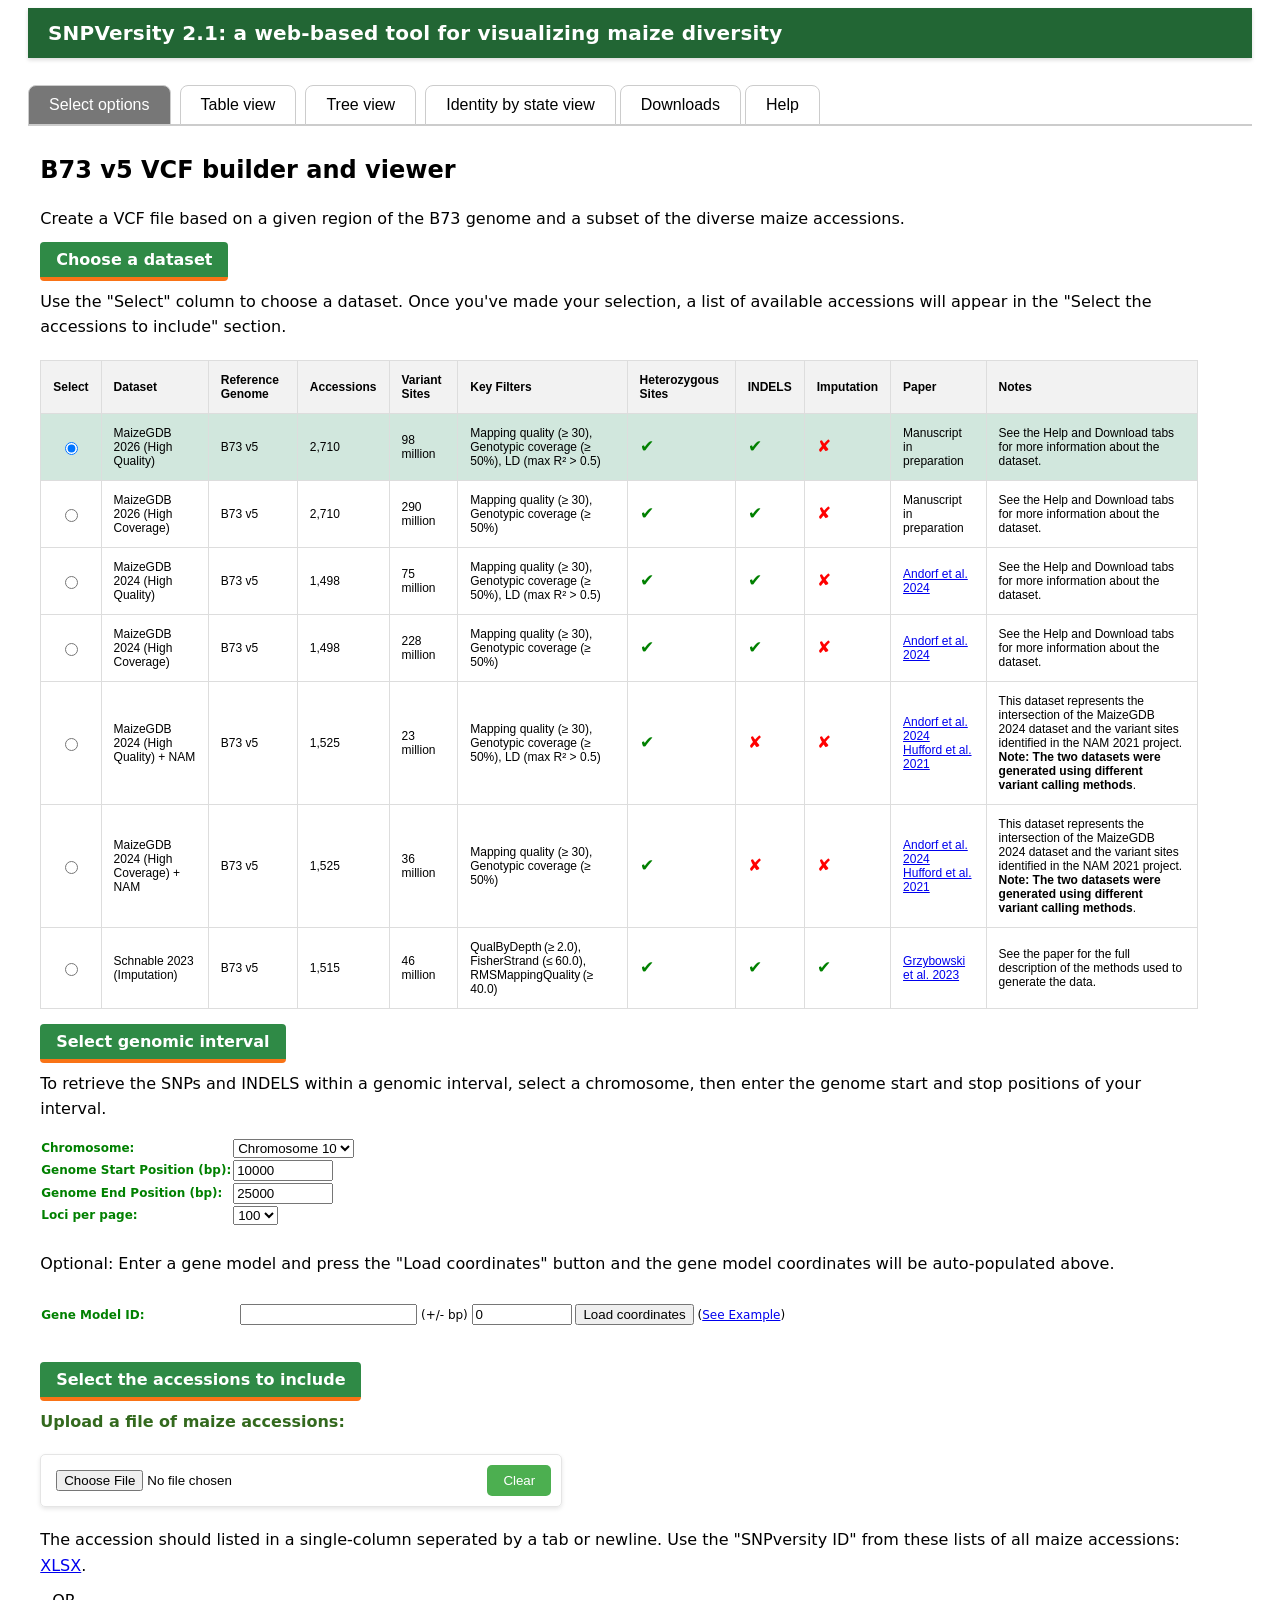
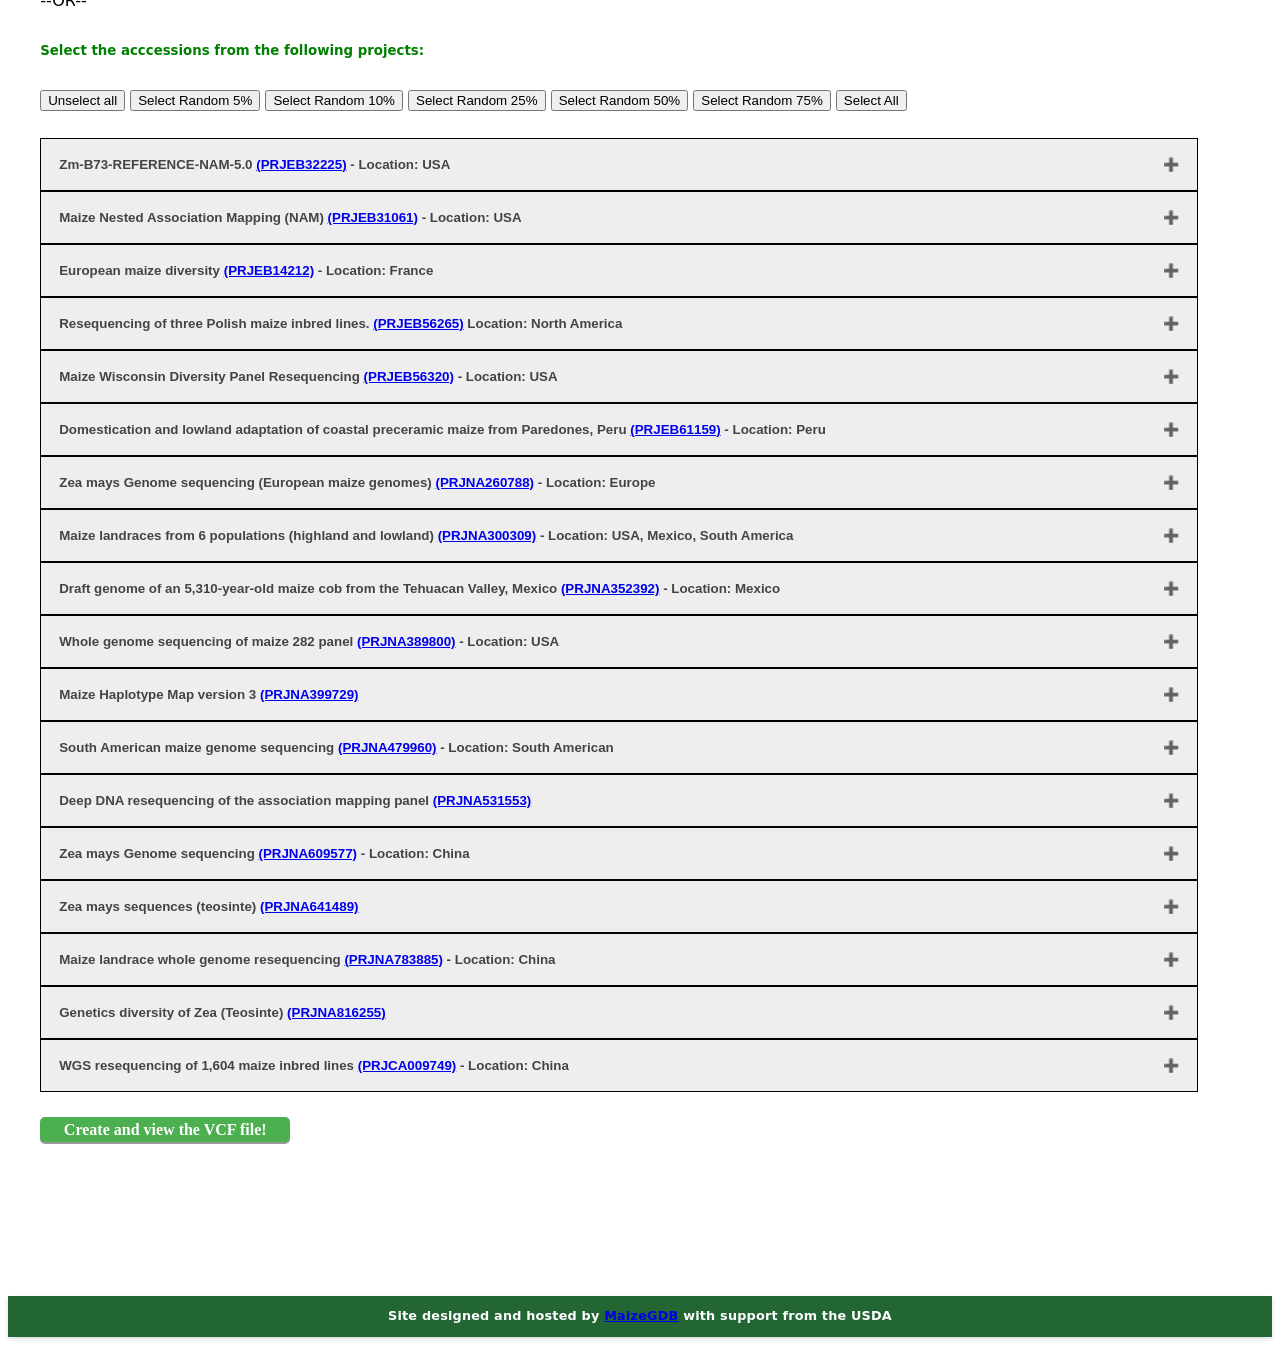
==== commit 0c100ca1: "Add files via upload" ====
--- a/SNPVersity2.1/index.html
+++ b/SNPVersity2.1/index.html
@@ -23,7 +23,7 @@
                <button class="tab" id="Soptions" onclick="showContent('input');highlightTab('Soptions')">Select options</button>
                <button class="tab" id="Voutput" onclick="showContent('output');highlightTab('Voutput')">Table view</button>
                <button class="tab" id="Toutput" onclick="showContent('outputTree');highlightTab('Toutput')">Tree view</button>
-               <button class="tab" id="Poutput" onclick="showContent('outputPair');highlightTab('Poutput')">Pairwise view</button>
+               <button class="tab" id="Poutput" onclick="showContent('outputPair');highlightTab('Poutput')">Identity by state view</button>
            </div>
 
            <button class="tab" id="download" onclick="showContent('download');highlightTab('download')">Downloads</button> <!-- Help tab on far right -->
@@ -318,11 +318,11 @@
                         </table>
                         <br></div></div>
 
-                        <!-- PRJEB31061 NAM -->
+                        <!-- PRJEB31061 -->
                         <div class="border1">
                         <button type="button" class="accordion"><b>Maize Nested Association Mapping (NAM) <a target="_blank" href="https://www.ncbi.nlm.nih.gov/bioproject/?term=PRJEB31061">(PRJEB31061)</a> - Location: USA</b></button>
                         <div class="panel">
-                         NAM genome sequencing and assembly project (<a target="_blank" href="https://doi.org/10.1126/science.abg5289">Reference</a>): 23 accessions
+                         NAM genome sequencing and assembly project (<a target="_blank" href="https://doi.org/10.1126/science.abg5289">Reference</a>): 77 accessions
                         <table id="bioproject_PRJEB31061">
                           <tr>
                             <td colspan="5">
@@ -330,157 +330,216 @@
                               <button type="button" id="bioproject_PRJEB31061_25" onclick="toggleCheckboxes(this, 0.25,'.genotypes26')">Select Random 25%</button>
                               <button type="button" id="bioproject_PRJEB31061_50" onclick="toggleCheckboxes(this, 0.5,'.genotypes26')">Select Random 50%</button>
                               <button type="button" id="bioproject_PRJEB31061_all" onclick="toggleCheckboxes(this, 1.0,'.genotypes26')">Select All</button>
+
+                              <!-- NEW: one per founder line (prefer founder/rep1) -->
+                              <button type="button" onclick="selectOnePerFounder(this, '.genotypes26', { preferRep1: true })">
+                                Select 1 per NAM founder accession
+                              </button>
+
                             </td>
                           </tr>
                           <tr>
-                            <td colspan="5"><strong>Replicate 1</strong></td>
+                            <td colspan="5"><strong>B97</strong></td>
                           </tr>
                           <tr>
-                            <td><input class="genotypes26" type="checkbox" value="B97rep1_ERR3307809" />ERR3307809 (B97)</td>
-                            <td class="disabled-cell"><input class="genotypesXX" type="checkbox" value="CML52_ERS3120543" disabled />ERS3120543 (CML52) - Unavailable</td>
-                            <td><input class="genotypes26" type="checkbox" value="CML69_ERR3307829" />ERR3307829 (CML69)</td>
-                            <td><input class="genotypes26" type="checkbox" value="CML103_ERR3307833" />ERR3307833 (CML103)</td>
-                            <td><input class="genotypes26" type="checkbox" value="CML228_ERR3307837" />ERR3307837 (CML228)</td>
+                            <td><input class="genotypes26" data-founder="B97" type="checkbox" value="B97rep1_ERR3307809" />ERR3307809 (B97)</td>
+                            <td><input class="genotypes26" data-founder="B97" type="checkbox" value="B97rep2_ERR3307810" />ERR3307810 (B97)</td>
+                            <td><input class="genotypes26" data-founder="B97" type="checkbox" value="B97rep3_ERR3307811" />ERR3307811 (B97)</td>
+                            <td><input class="genotypes26" data-founder="B97" type="checkbox" value="B97rep4_ERR3307812" />ERR3307812 (B97)</td>
                           </tr>
                           <tr>
-                              <td><input class="genotypes26" type="checkbox" value="CML247_ERR3307841" />ERR3307841 (CML247)</td>
-                              <td><input class="genotypes26" type="checkbox" value="CML277_ERR3307845" />ERR3307845 (CML277)</td>
-                              <td><input class="genotypes26" type="checkbox" value="CML322_ERR3307849" />ERR3307849 (CML322)</td>
-                              <td><input class="genotypes26" type="checkbox" value="CML333_ERR3307853" />ERR3307853 (CML333)</td>
-                              <td><input class="genotypes26" type="checkbox" value="Hp301_ERR3307857" />ERR3307857 (Hp301)</td>
+                            <td colspan="5"><strong>CML69</strong></td>
                           </tr>
                           <tr>
-                              <td><input class="genotypes26" type="checkbox" value="Il14H_ERR3307866" />ERR3307866 (Il14H)</td>
-                              <td><input class="genotypes26" type="checkbox" value="Ki3_ERR3307874" />ERR3307874 (Ki3)</td>
-                              <td><input class="genotypes26" type="checkbox" value="Ki11_ERR3307878" />ERR3307878 (Ki11)</td>
-                              <td><input class="genotypes26" type="checkbox" value="Ky21_ERR3307879" />ERR3307879 (Ky21)</td>
-                              <td><input class="genotypes26" type="checkbox" value="M162W_ERR3307883" />ERR3307883 (M162W)</td>
+                            <td><input class="genotypes26" data-founder="CML69" type="checkbox" value="CML69_ERR3307829" />ERR3307829 (CML69)</td>
+                            <td><input class="genotypes26" data-founder="CML69" type="checkbox" value="CML69_ERR3307830" />ERR3307830 (CML69)</td>
+                            <td><input class="genotypes26" data-founder="CML69" type="checkbox" value="CML69_ERR3307831" />ERR3307831 (CML69)</td>
+                            <td><input class="genotypes26" data-founder="CML69" type="checkbox" value="CML69_ERR3307832" />ERR3307832 (CML69)</td>
                           </tr>
                           <tr>
-                              <td><input class="genotypes26" type="checkbox" value="M37W_ERR3307884" />ERR3307884 (M37W)</td>
-                              <td><input class="genotypes26" type="checkbox" value="Mo18W_ERR3307885" />ERR3307885 (Mo18W)</td>
-                              <td><input class="genotypes26" type="checkbox" value="MS71_ERR3307886" />ERR3307886 (MS71)</td>
-                              <td><input class="genotypes26" type="checkbox" value="NC350_ERR3307890" />ERR3307890 (NC350)</td>
-                              <td class="disabled-cell"><input class="genotypesXX" type="checkbox" value="NC358_ERS3120561" disabled />ERS3120561 (NC358) - Unavailable</td>
-
+                            <td colspan="5"><strong>CML103</strong></td>
                           </tr>
                           <tr>
-                              <td><input class="genotypes26" type="checkbox" value="Oh43_ERR3307894" />ERR3307894 (Oh43)</td>
-                              <td><input class="genotypes26" type="checkbox" value="Oh7B_ERR3307898" />ERR3307898 (Oh7B)</td>
-                              <td><input class="genotypes26" type="checkbox" value="P39_ERR3307902" />ERR3307902 (P39)</td>
-                              <td><input class="genotypes26" type="checkbox" value="Tx303_ERR3307906" />ERR3307906 (Tx303)</td>
-                              <td><input class="genotypes26" type="checkbox" value="Tzi8_ERR3155224" />ERR3155224 (Tzi8)</td>
+                            <td><input class="genotypes26" data-founder="CML103" type="checkbox" value="CML103_ERR3307833" />ERR3307833 (CML103)</td>
+                            <td><input class="genotypes26" data-founder="CML103" type="checkbox" value="CML103_ERR3307834" />ERR3307834 (CML103)</td>
+                            <td><input class="genotypes26" data-founder="CML103" type="checkbox" value="CML103_ERR3307835" />ERR3307835 (CML103)</td>
+                            <td><input class="genotypes26" data-founder="CML103" type="checkbox" value="CML103_ERR3307836" />ERR3307836 (CML103)</td>
+                        </tr>
+                        <tr>
+                          <td colspan="5"><strong>CML228</strong></td>
+                        </tr>
+                        <tr>
+                            <td><input class="genotypes26" data-founder="CML228" type="checkbox" value="CML228_ERR3307837" />ERR3307837 (CML228)</td>
+                            <td><input class="genotypes26" data-founder="CML228" type="checkbox" value="CML228_ERR3307838" />ERR3307838 (CML228)</td>
+                            <td><input class="genotypes26" data-founder="CML228" type="checkbox" value="CML228_ERR3307839" />ERR3307839 (CML228)</td>
+                            <td><input class="genotypes26" data-founder="CML228" type="checkbox" value="CML228_ERR3307840" />ERR3307840 (CML228)</td>
+                          </tr>
+                          <tr>
+                            <td colspan="5"><strong>CML247</strong></td>
+                          </tr>
+                          <tr>
+                            <td><input class="genotypes26" data-founder="CML247" type="checkbox" value="CML247_ERR3307841" />ERR3307841 (CML247)</td>
+                            <td><input class="genotypes26" data-founder="CML247" type="checkbox" value="CML247_ERR3307842" />ERR3307842 (CML247)</td>
+                            <td><input class="genotypes26" data-founder="CML247" type="checkbox" value="CML247_ERR3307843" />ERR3307843 (CML247)</td>
+                            <td><input class="genotypes26" data-founder="CML247" type="checkbox" value="CML247_ERR3307844" />ERR3307844 (CML247)</td>
+                          </tr>
+                          <tr>
+                            <td colspan="5"><strong>CML277</strong></td>
+                          </tr>
+                          <tr>
+                            <td><input class="genotypes26" data-founder="CML277" type="checkbox" value="CML277_ERR3307845" />ERR3307845 (CML277)</td>
+                            <td><input class="genotypes26" data-founder="CML277" type="checkbox" value="CML277_ERR3307846" />ERR3307846 (CML277)</td>
+                            <td><input class="genotypes26" data-founder="CML277" type="checkbox" value="CML277_ERR3307847" />ERR3307847 (CML277)</td>
+                            <td><input class="genotypes26" data-founder="CML277" type="checkbox" value="CML277_ERR3307848" />ERR3307848 (CML277)</td>
+                          </tr>
+                          <tr>
+                            <td colspan="5"><strong>CML322</strong></td>
+                          </tr>
+                          <tr>
+                          <td><input class="genotypes26" data-founder="CML322" type="checkbox" value="CML322_ERR3307849" />ERR3307849 (CML322)</td>
+                          <td><input class="genotypes26" data-founder="CML322" type="checkbox" value="CML322_ERR3307850" />ERR3307850 (CML322)</td>
+                            <td><input class="genotypes26" data-founder="CML322" type="checkbox" value="CML322_ERR3307851" />ERR3307851 (CML322)</td>
+                            <td><input class="genotypes26" data-founder="CML322" type="checkbox" value="CML322_ERR3307852" />ERR3307852 (CML322)</td>
+                        </tr>
+                        <tr>
+                          <td colspan="5"><strong>CML333</strong></td>
+                        </tr>
+                        <tr>
+                            <td><input class="genotypes26" data-founder="CML333" type="checkbox" value="CML333_ERR3307853" />ERR3307853 (CML333)</td>
+                            <td><input class="genotypes26" data-founder="CML333" type="checkbox" value="CML333_ERR3307854" />ERR3307854 (CML333)</td>
+                            <td><input class="genotypes26" data-founder="CML333" type="checkbox" value="CML333_ERR3307855" />ERR3307855 (CML333)</td>
+                              <td><input class="genotypes26" data-founder="CML333" type="checkbox" value="CML333_ERR3307856" />ERR3307856 (CML333)</td>
+                          </tr>
+                          <tr>
+                            <td colspan="5"><strong>CML52 - Not included in this dataset; listed for completeness.</strong></td>
+                          </tr>
+
+                        <tr>
+                          <td colspan="5"><strong>Hp301</strong></td>
+                        </tr>
+                          <tr>
+                            <td><input class="genotypes26" data-founder="Hp301" type="checkbox" value="Hp301_ERR3307857" />ERR3307857 (Hp301)</td>
+                        </tr>
+                        <tr>
+                          <td colspan="5"><strong>Il14H</strong></td>
+                        </tr>
+                        <tr>
+                            <td><input class="genotypes26" data-founder="Il14H" type="checkbox" value="Il14H_ERR3307866" />ERR3307866 (Il14H)</td>
+                            <td><input class="genotypes26" data-founder="Il14H" type="checkbox" value="Il14H_ERR3307867" />ERR3307867 (Il14H)</td>
+                            <td><input class="genotypes26" data-founder="Il14H" type="checkbox" value="Il14H_ERR3307868" />ERR3307868 (Il14H)</td>
+                            <td><input class="genotypes26" data-founder="Il14H" type="checkbox" value="Il14H_ERR3307869" />ERR3307869 (Il14H)</td>
+                        </tr>
+                        <tr>
+                          <td colspan="5"><strong>Ki3</strong></td>
+                        </tr>
+                        <tr>
+                            <td><input class="genotypes26" data-founder="Ki3" type="checkbox" value="Ki3_ERR3307874" />ERR3307874 (Ki3)</td>
+                            <td><input class="genotypes26" data-founder="Ki3" type="checkbox" value="Ki3_ERR3307875" />ERR3307875 (Ki3)</td>
+                            <td><input class="genotypes26" data-founder="Ki3" type="checkbox" value="Ki3_ERR3307876" />ERR3307876 (Ki3)</td>
+                            <td><input class="genotypes26" data-founder="Ki3" type="checkbox" value="Ki3_ERR3307877" />ERR3307877 (Ki3)</td>
+                          </tr>
+                          <tr>
+                            <td colspan="5"><strong>Ki11</strong></td>
+                          </tr>
+                          <tr>
+                            <td><input class="genotypes26" data-founder="Ki11" type="checkbox" value="Ki11_ERR3307878" />ERR3307878 (Ki11)</td>
+                        </tr>
+                        <tr>
+                          <td colspan="5"><strong>Ky21</strong></td>
+                        </tr>
+                        <tr>
+                            <td><input class="genotypes26" data-founder="Ky21" type="checkbox" value="Ky21_ERR3307879" />ERR3307879 (Ky21)</td>
+                            <td><input class="genotypes26" data-founder="Ky21" type="checkbox" value="Ky21_ERR3307880" />ERR3307880 (Ky21)</td>
+                            <td><input class="genotypes26" data-founder="Ky21" type="checkbox" value="Ky21_ERR3307881" />ERR3307881 (Ky21)</td>
+                            <td><input class="genotypes26" data-founder="Ky21" type="checkbox" value="Ky21_ERR3307882" />ERR3307882 (Ky21)</td>
+                          </tr>
+                          <tr>
+                            <td colspan="5"><strong>M162W</strong></td>
+                          </tr>
+                          <tr>
+                            <td><input class="genotypes26" data-founder="M162W" type="checkbox" value="M162W_ERR3307883" />ERR3307883 (M162W)</td>
+                        </tr>
+                        <tr>
+                          <td colspan="5"><strong>M37W</strong></td>
+                        </tr>
+                        <tr>
+                            <td><input class="genotypes26" data-founder="M37W" type="checkbox" value="M37W_ERR3307884" />ERR3307884 (M37W)</td>
+                        </tr>
+                        <tr>
+                          <td colspan="5"><strong>Mo18W</strong></td>
+                        </tr>
+                        <tr>
+                            <td><input class="genotypes26" data-founder="Mo18W" type="checkbox" value="Mo18W_ERR3307885" />ERR3307885 (Mo18W)</td>
+                        </tr>
+                        <tr>
+                          <td colspan="5"><strong>MS71</strong></td>
+                        </tr>
+                        <tr>
+                            <td><input class="genotypes26" data-founder="MS71" type="checkbox" value="MS71_ERR3307886" />ERR3307886 (MS71)</td>
+                            <td><input class="genotypes26" data-founder="MS71" type="checkbox" value="MS71_ERR3307887" />ERR3307887 (MS71)</td>
+                            <td><input class="genotypes26" data-founder="MS71" type="checkbox" value="MS71_ERR3307888" />ERR3307888 (MS71)</td>
+                            <td><input class="genotypes26" data-founder="MS71" type="checkbox" value="MS71_ERR3307889" />ERR3307889 (MS71)</td>
+                        </tr>
+                        <tr>
+                          <td colspan="5"><strong>NC350</strong></td>
+                        </tr>
+                        <tr>
+                            <td><input class="genotypes26" data-founder="NC350" type="checkbox" value="NC350_ERR3307890" />ERR3307890 (NC350)</td>
+                            <td><input class="genotypes26" data-founder="NC350" type="checkbox" value="NC350_ERR3307891" />ERR3307891 (NC350)</td>
+                            <td><input class="genotypes26" data-founder="NC350" type="checkbox" value="NC350_ERR3307892" />ERR3307892 (NC350)</td>
+                            <td><input class="genotypes26" data-founder="NC350" type="checkbox" value="NC350_ERR3307893" />ERR3307893 (NC350)</td>
+                        </tr>
+                        <tr>
+                          <td colspan="5"><strong>NC358 - Not included in this dataset; listed for completeness.</strong></td>
+                        </tr>
+
+                        <tr>
+                          <td colspan="5"><strong>Oh43</strong></td>
+                        </tr>
+                        <tr>
+                            <td><input class="genotypes26" data-founder="Oh43" type="checkbox" value="Oh43_ERR3307894" />ERR3307894 (Oh43)</td>
+                            <td><input class="genotypes26" data-founder="Oh43" type="checkbox" value="Oh43_ERR3307895" />ERR3307895 (Oh43)</td>
+                            <td><input class="genotypes26" data-founder="Oh43" type="checkbox" value="Oh43_ERR3307896" />ERR3307896 (Oh43)</td>
+                            <td><input class="genotypes26" data-founder="Oh43" type="checkbox" value="Oh43_ERR3307897" />ERR3307897 (Oh43)</td>
+                          </tr>
+                          <tr>
+                            <td colspan="5"><strong>Oh7B</strong></td>
+                          </tr>
+                          <tr>
+                            <td><input class="genotypes26" data-founder="Oh7B" type="checkbox" value="Oh7B_ERR3307898" />ERR3307898 (Oh7B)</td>
+                            <td><input class="genotypes26" data-founder="Oh7B" type="checkbox" value="Oh7B_ERR3307899" />ERR3307899 (Oh7B)</td>
+                            <td><input class="genotypes26" data-founder="Oh7B" type="checkbox" value="Oh7B_ERR3307900" />ERR3307900 (Oh7B)</td>
+                            <td><input class="genotypes26" data-founder="Oh7B" type="checkbox" value="Oh7B_ERR3307901" />ERR3307901 (Oh7B)</td>
+                        </tr>
+                        <tr>
+                          <td colspan="5"><strong>P39</strong></td>
+                        </tr>
+                        <tr>
+                            <td><input class="genotypes26" data-founder="P39" type="checkbox" value="P39_ERR3307902" />ERR3307902 (P39)</td>
+                            <td><input class="genotypes26" data-founder="P39" type="checkbox" value="P39_ERR3307903" />ERR3307903 (P39)</td>
+                            <td><input class="genotypes26" data-founder="P39" type="checkbox" value="P39_ERR3307904" />ERR3307904 (P39)</td>
+                            <td><input class="genotypes26" data-founder="P39" type="checkbox" value="P39_ERR3307905" />ERR3307905 (P39)</td>
+                        </tr>
+                        <tr>
+                          <td colspan="5"><strong>Tx303</strong></td>
+                        </tr>
+                        <tr>
+                            <td><input class="genotypes26" data-founder="Tx303" type="checkbox" value="Tx303_ERR3307906" />ERR3307906 (Tx303)</td>
+                            <td><input class="genotypes26" data-founder="Tx303" type="checkbox" value="Tx303_ERR3307907" />ERR3307907 (Tx303)</td>
+                            <td><input class="genotypes26" data-founder="Tx303" type="checkbox" value="Tx303_ERR3307908" />ERR3307908 (Tx303)</td>
+                            <td><input class="genotypes26" data-founder="Tx303" type="checkbox" value="Tx303_ERR3307909" />ERR3307909 (Tx303)</td>
+                        </tr>
+                        <tr>
+                          <td colspan="5"><strong>Tzi8</strong></td>
+                        </tr>
+                        <tr>
+                            <td><input class="genotypes26" data-founder="Tzi8" type="checkbox" value="Tzi8_ERR3155224" />ERR3155224 (Tzi8)</td>
+                            <td><input class="genotypes26" data-founder="Tzi8" type="checkbox" value="Tzi8_ERR3155516" />ERR3155516 (Tzi8)</td>
+                            <td><input class="genotypes26" data-founder="Tzi8" type="checkbox" value="Tzi8_ERR3155517" />ERR3155517 (Tzi8)</td>
+                            <td><input class="genotypes26" data-founder="Tzi8" type="checkbox" value="Tzi8_ERR3155518" />ERR3155518 (Tzi8)</td>
                           </tr>
                         </table>
                         <br></div></div>
-
-
-                        <div class="border1">
-                        <button type="button" class="accordion"><b>Maize Nested Association Mapping (NAM) Replicants <a target="_blank" href="https://www.ncbi.nlm.nih.gov/bioproject/?term=PRJEB31061">(PRJEB31061)</a> - Location: USA</b></button>
-                        <div class="panel">
-                         NAM genome sequencing and assembly project (<a target="_blank" href="https://doi.org/10.1126/science.abg5289">Reference</a>): 54 accessions
-                        <table id="bioproject_PRJEB31061">
-                            <tr>
-                              <td colspan="5">
-                                <button type="button" id="bioproject_PRJEB32225_none" onclick="toggleCheckboxes(this, 0,'.genotypes26')">Unselect all</button>
-                                <button type="button" id="bioproject_PRJEB32225_25" onclick="toggleCheckboxes(this, 0.25,'.genotypes26')">Select Random 25%</button>
-                                <button type="button" id="bioproject_PRJEB32225_50" onclick="toggleCheckboxes(this, 0.5,'.genotypes26')">Select Random 50%</button>
-                                <button type="button" id="bioproject_PRJEB32225_all" onclick="toggleCheckboxes(this, 1.0,'.genotypes26')">Select All</button>
-                              </td>
-                            </tr>
-
-                          <tr>
-                              <td><input class="genotypes26" type="checkbox" value="B97rep2_ERR3307810" />ERR3307810 (B97) - rep2</td>
-                              <td><input class="genotypes26" type="checkbox" value="B97rep3_ERR3307811" />ERR3307811 (B97) - rep3</td>
-                              <td><input class="genotypes26" type="checkbox" value="B97rep4_ERR3307812" />ERR3307812 (B97) - rep4</td>
-                          </tr>
-                          <tr>
-                              <td><input class="genotypes26" type="checkbox" value="CML69_ERR3307830" />ERR3307830 (CML69) - rep2</td>
-                              <td><input class="genotypes26" type="checkbox" value="CML69_ERR3307831" />ERR3307831 (CML69) - rep3</td>
-                              <td><input class="genotypes26" type="checkbox" value="CML69_ERR3307832" />ERR3307832 (CML69) - rep4</td>
-                          </tr>
-                          <tr>
-                              <td><input class="genotypes26" type="checkbox" value="CML103_ERR3307834" />ERR3307834 (CML103) - rep2</td>
-                              <td><input class="genotypes26" type="checkbox" value="CML103_ERR3307835" />ERR3307835 (CML103) - rep3</td>
-                              <td><input class="genotypes26" type="checkbox" value="CML103_ERR3307836" />ERR3307836 (CML103) - rep4</td>
-                          </tr>
-                          <tr>
-                              <td><input class="genotypes26" type="checkbox" value="CML228_ERR3307838" />ERR3307838 (CML228) - rep2</td>
-                              <td><input class="genotypes26" type="checkbox" value="CML228_ERR3307839" />ERR3307839 (CML228) - rep3</td>
-                              <td><input class="genotypes26" type="checkbox" value="CML228_ERR3307840" />ERR3307840 (CML228) - rep4</td>
-                          </tr>
-                          <tr>
-                              <td><input class="genotypes26" type="checkbox" value="CML247_ERR3307842" />ERR3307842 (CML247) - rep2</td>
-                              <td><input class="genotypes26" type="checkbox" value="CML247_ERR3307843" />ERR3307843 (CML247) - rep3</td>
-                              <td><input class="genotypes26" type="checkbox" value="CML247_ERR3307844" />ERR3307844 (CML247) - rep4</td>
-                          </tr>
-                          <tr>
-                              <td><input class="genotypes26" type="checkbox" value="CML277_ERR3307846" />ERR3307846 (CML277) - rep2</td>
-                              <td><input class="genotypes26" type="checkbox" value="CML277_ERR3307847" />ERR3307847 (CML277) - rep3</td>
-                              <td><input class="genotypes26" type="checkbox" value="CML277_ERR3307848" />ERR3307848 (CML277) - rep4</td>
-                          </tr>
-                          <tr>
-                              <td><input class="genotypes26" type="checkbox" value="CML322_ERR3307850" />ERR3307850 (CML322) - rep2</td>
-                              <td><input class="genotypes26" type="checkbox" value="CML322_ERR3307851" />ERR3307851 (CML322) - rep3</td>
-                              <td><input class="genotypes26" type="checkbox" value="CML322_ERR3307852" />ERR3307852 (CML322) - rep4</td>
-                          </tr>
-                          <tr>
-                              <td><input class="genotypes26" type="checkbox" value="CML333_ERR3307854" />ERR3307854 (CML333) - rep2</td>
-                              <td><input class="genotypes26" type="checkbox" value="CML333_ERR3307855" />ERR3307855 (CML333) - rep3</td>
-                              <td><input class="genotypes26" type="checkbox" value="CML333_ERR3307856" />ERR3307856 (CML333) - rep4</td>
-                          </tr>
-                          <tr>
-                              <td><input class="genotypes26" type="checkbox" value="Il14H_ERR3307867" />ERR3307867 (Il14H) - rep2</td>
-                              <td><input class="genotypes26" type="checkbox" value="Il14H_ERR3307868" />ERR3307868 (Il14H) - rep3</td>
-                              <td><input class="genotypes26" type="checkbox" value="Il14H_ERR3307869" />ERR3307869 (Il14H) - rep4</td>
-                          </tr>
-                          <tr>
-                              <td><input class="genotypes26" type="checkbox" value="Ki3_ERR3307875" />ERR3307875 (Ki3) - rep2</td>
-                              <td><input class="genotypes26" type="checkbox" value="Ki3_ERR3307876" />ERR3307876 (Ki3) - rep3</td>
-                              <td><input class="genotypes26" type="checkbox" value="Ki3_ERR3307877" />ERR3307877 (Ki3) - rep4</td>
-                          </tr>
-                          <tr>
-                              <td><input class="genotypes26" type="checkbox" value="Ky21_ERR3307880" />ERR3307880 (Ky21) - rep2</td>
-                              <td><input class="genotypes26" type="checkbox" value="Ky21_ERR3307881" />ERR3307881 (Ky21) - rep3</td>
-                              <td><input class="genotypes26" type="checkbox" value="Ky21_ERR3307882" />ERR3307882 (Ky21) - rep4</td>
-                          </tr>
-                          <tr>
-                              <td><input class="genotypes26" type="checkbox" value="MS71_ERR3307887" />ERR3307887 (MS71) - rep2</td>
-                              <td><input class="genotypes26" type="checkbox" value="MS71_ERR3307888" />ERR3307888 (MS71) - rep3</td>
-                              <td><input class="genotypes26" type="checkbox" value="MS71_ERR3307889" />ERR3307889 (MS71) - rep4</td>
-                          </tr>
-                          <td><input class="genotypes26" type="checkbox" value="NC350_ERR3307891" />ERR3307891 (NC350) - rep2</td>
-                          <td><input class="genotypes26" type="checkbox" value="NC350_ERR3307892" />ERR3307892 (NC350) - rep3</td>
-                          <td><input class="genotypes26" type="checkbox" value="NC350_ERR3307893" />ERR3307893 (NC350) - rep4</td>
-                        </tr>
-                        <tr>
-                          <td><input class="genotypes26" type="checkbox" value="Oh43_ERR3307895" />ERR3307895 (Oh43) - rep2</td>
-                          <td><input class="genotypes26" type="checkbox" value="Oh43_ERR3307896" />ERR3307896 (Oh43) - rep3</td>
-                          <td><input class="genotypes26" type="checkbox" value="Oh43_ERR3307897" />ERR3307897 (Oh43) - rep4</td>
-                        </tr>
-                        <tr>
-                          <td><input class="genotypes26" type="checkbox" value="Oh7B_ERR3307899" />ERR3307899 (Oh7B) - rep2</td>
-                          <td><input class="genotypes26" type="checkbox" value="Oh7B_ERR3307900" />ERR3307900 (Oh7B) - rep3</td>
-                          <td><input class="genotypes26" type="checkbox" value="Oh7B_ERR3307901" />ERR3307901 (Oh7B) - rep4</td>
-                        </tr>
-                        <tr>
-                          <td><input class="genotypes26" type="checkbox" value="P39_ERR3307903" />ERR3307903 (P39) - rep2</td>
-                          <td><input class="genotypes26" type="checkbox" value="P39_ERR3307904" />ERR3307904 (P39) - rep3</td>
-                          <td><input class="genotypes26" type="checkbox" value="P39_ERR3307905" />ERR3307905 (P39) - rep4</td>
-                        </tr>
-                        <tr>
-                          <td><input class="genotypes26" type="checkbox" value="Tx303_ERR3307907" />ERR3307907 (Tx303) - rep2</td>
-                          <td><input class="genotypes26" type="checkbox" value="Tx303_ERR3307908" />ERR3307908 (Tx303) - rep3</td>
-                          <td><input class="genotypes26" type="checkbox" value="Tx303_ERR3307909" />ERR3307909 (Tx303) - rep4</td>
-                        </tr>
-                        <tr>
-                          <td><input class="genotypes26" type="checkbox" value="Tzi8_ERR3155516" />ERR3155516 (Tzi8) - rep2</td>
-                          <td><input class="genotypes26" type="checkbox" value="Tzi8_ERR3155517" />ERR3155517 (Tzi8) - rep3</td>
-                          <td><input class="genotypes26" type="checkbox" value="Tzi8_ERR3155518" />ERR3155518 (Tzi8) - rep4</td>
-                          </tr>
-                        </table>
-                        <br></div></div>
-
 
                         <div class="border1">
                             <button type="button" class="accordion"><b>European maize diversity <a target="_blank" href="https://www.ncbi.nlm.nih.gov/bioproject/?term=PRJEB14212">(PRJEB14212)</a> - Location: France</b></button>
@@ -9301,15 +9360,11 @@
 </div>
 </div>
 </form>
-
-
-            <div id="loadingContainer" class="load_content" style="display: none">
+            <div id="outputContainer" class="content" style="display: none">
+                The output will be displayed in this tab. Use the 'Select options' tab to query the WGS database.
+                <div id="loadingContainer" class="load_content" style="display: none">
+                </div>
             </div>
-            <div id="outputContainer" class="content" style="display: none">
-                Use the 'Select options' tab to query the WGS database.
-            </div>
-
-
 
             <div id="treeContainer" class="content" style="display: none">
 
@@ -9377,6 +9432,7 @@
                     </tr>
                 </table>
 
+
                 <div style="display: none">
             	<p>&nbsp&nbsp&nbsp&nbsp&nbsp&nbsp&nbsp&nbsp&nbsp&nbsp<font color="Green"><b>Select genomes</b></font>
 
@@ -9399,7 +9455,7 @@
                      Draw tree
                     </button>
                 </div>
-                <br><br>
+                
                 <div id="tree_block" style="display: none">
 
                 </div>
@@ -9410,10 +9466,9 @@
             </div>
 
             <div id="pairContainer" class="content" style="display: none">
-
                 <!-- ==== Pairwise Similarity Explorer (namespaced) ==== -->
                 <div id="pse-root">
-                  <h2 id="pse-title">Pairwise Similarity Explorer</h2>
+                  <h2 id="pse-title">Identity by state viewer</h2>
                   This widget lets you pick (or type) any SNPVersity ID from the MaizeGDB 2026 dataset and instantly ranks all 2,710 maize accessions by genetic similarity to the selected choice. It highlights the focal accession, shows the similarity score (the fraction of SNP sites where both accessions have non-missing genotypes and match), reports pairwise missingness (the percentage of SNP sites where at least one of the two accessions is missing a genotype), and metadata. Click any column header to re‑sort the table; use the search box / drop‑down to switch accession. <br><br>
 
                   <div id="pse-controls">
@@ -14403,7 +14458,7 @@
 To see a full list of the variant effect types click <a target="_blank" href="https://pcingola.github.io/SnpEff/snpeff/inputoutput/">here</a>.
 
     </div>
-
+            <br><br>
         <div class="footer">
             <center>Site designed and hosted by <a target="_blank" href="https://www.maizegdb.org/">MaizeGDB</a> with support from the USDA<br><center>
         </div>
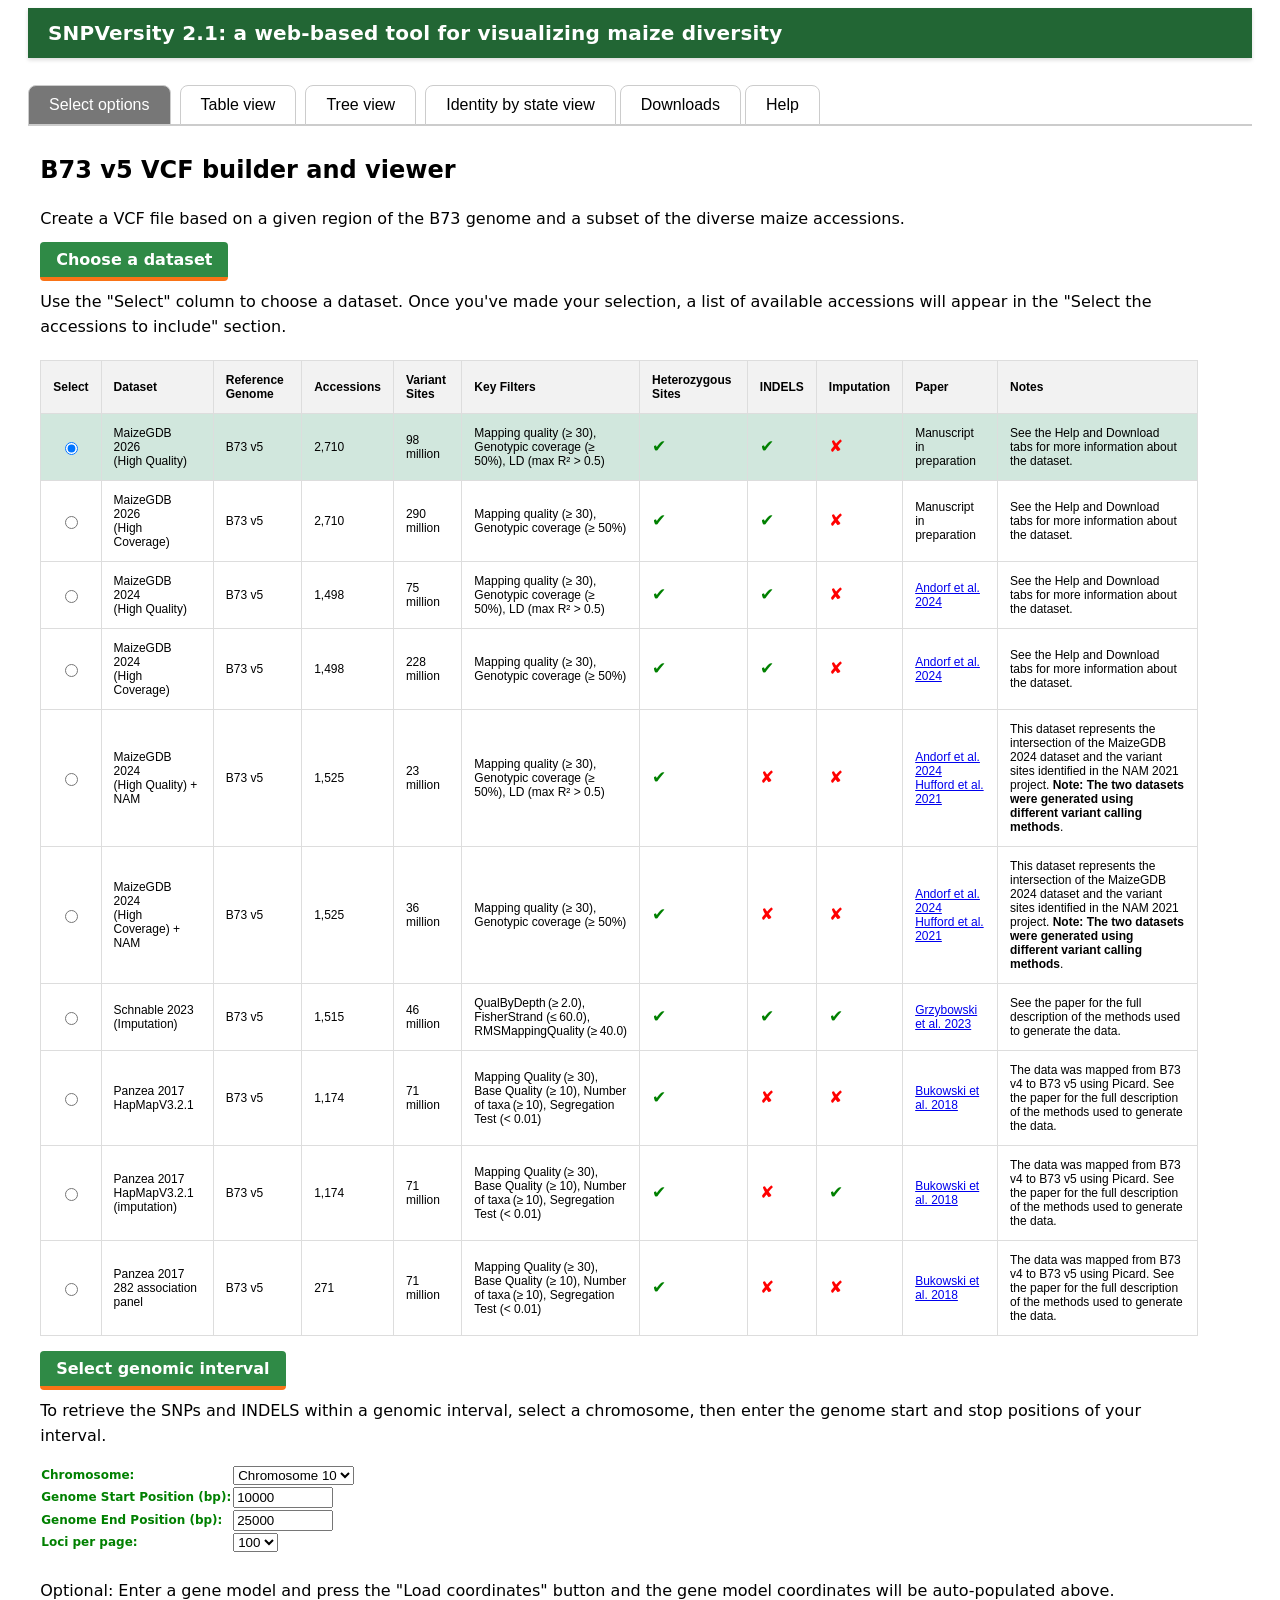
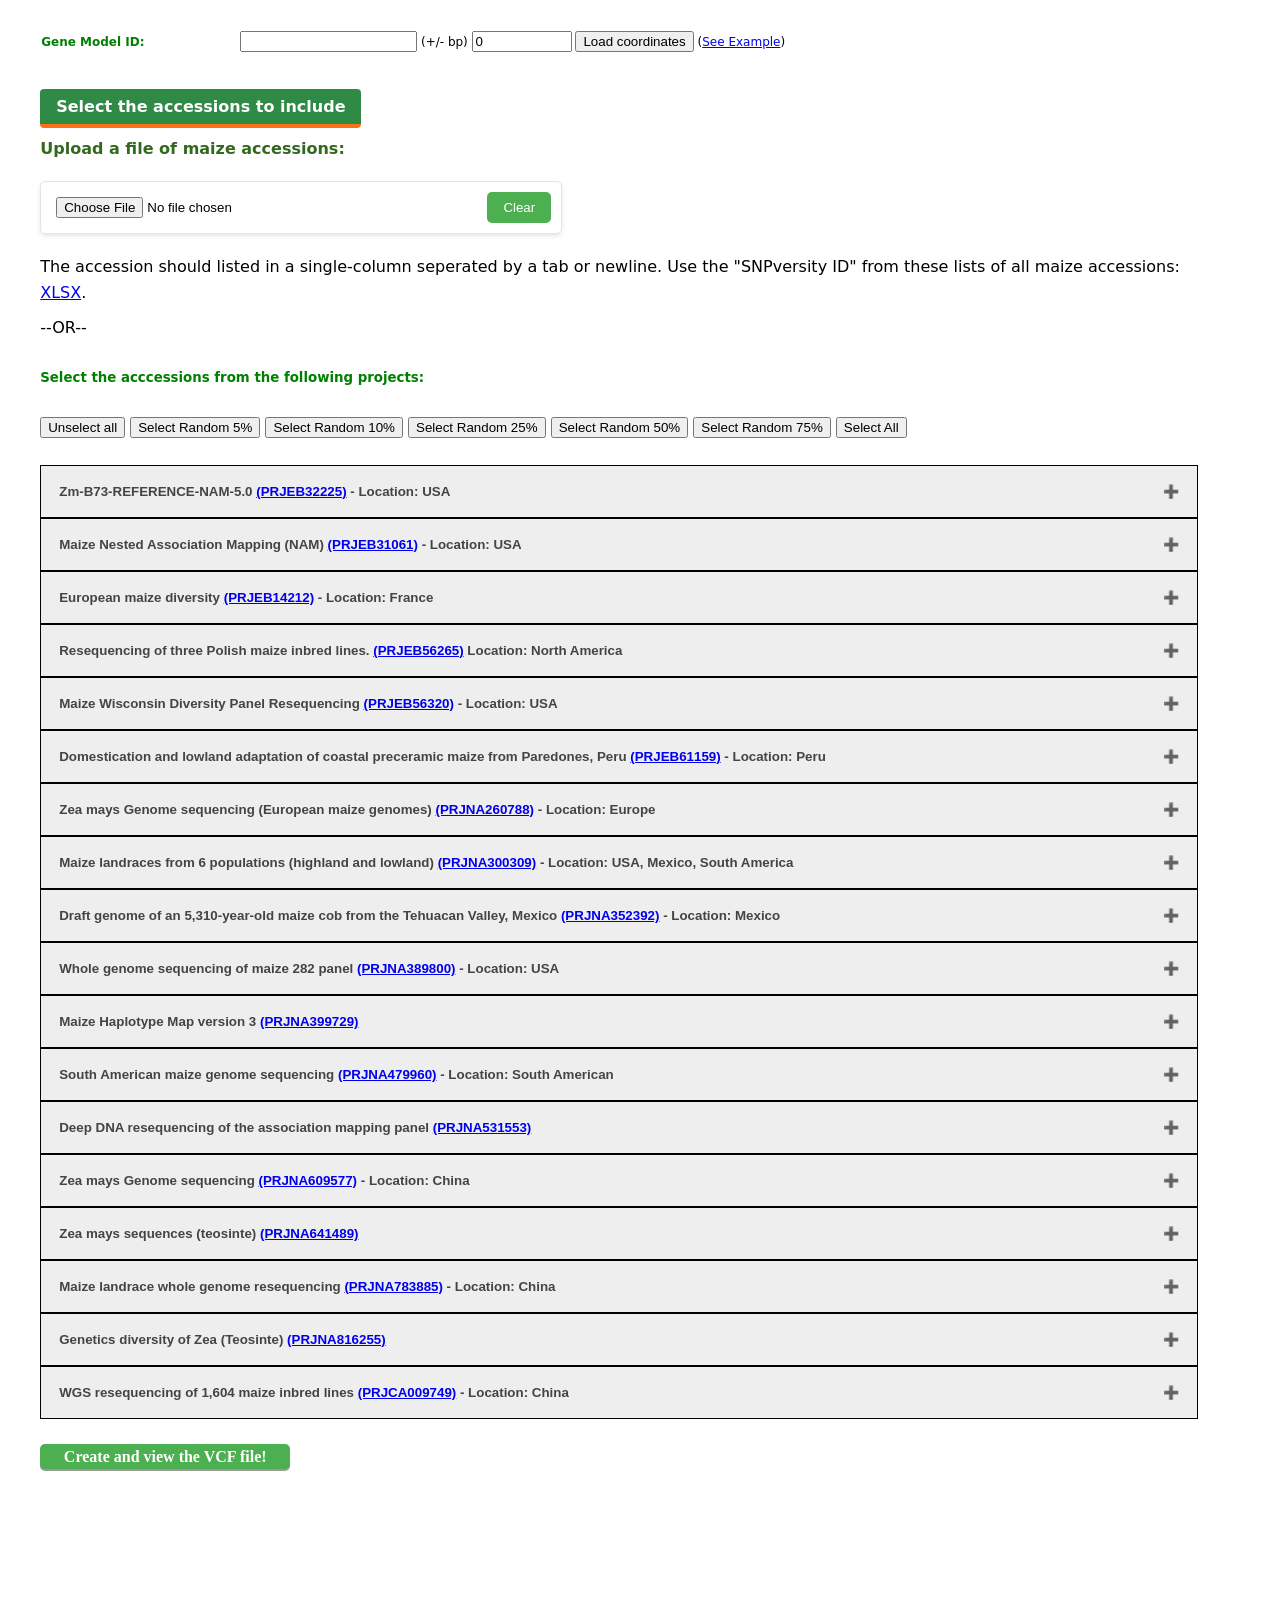
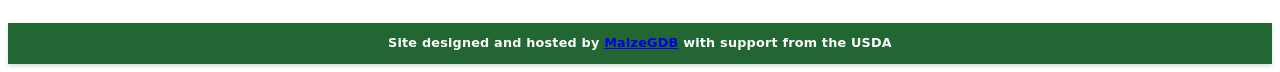
==== commit b62f4f05: "Added Panzea HapMap data" ====
--- a/SNPVersity2.1/index.html
+++ b/SNPVersity2.1/index.html
@@ -65,7 +65,7 @@
                                     <td class="radio-cell">
                                         <input type="radio" name="ds" id='dataset' value="mgdb2026_hq" checked>
                                     </td>
-                                    <td>MaizeGDB 2026 (High Quality)</td>
+                                    <td>MaizeGDB 2026 <br> (High Quality)</td>
                                     <td>B73 v5</td>
                                     <td>2,710</td>
                                     <td>98 million</td>
@@ -84,7 +84,7 @@
                                     <td class="radio-cell">
                                         <input type="radio" name="ds" id='dataset' value="mgdb2026_hc">
                                     </td>
-                                    <td>MaizeGDB 2026 (High Coverage)</td>
+                                    <td>MaizeGDB 2026 <br> (High Coverage)</td>
                                     <td>B73 v5</td>
                                     <td>2,710</td>
                                     <td>290 million</td>
@@ -102,7 +102,7 @@
                                     <td class="radio-cell">
                                         <input type="radio" name="ds" id='dataset' value="mgdb2024_hq">
                                     </td>
-                                    <td>MaizeGDB 2024 (High Quality)</td>
+                                    <td>MaizeGDB 2024 <br> (High Quality)</td>
                                     <td>B73 v5</td>
                                     <td>1,498</td>
                                     <td>75 million</td>
@@ -121,7 +121,7 @@
                                     <td class="radio-cell">
                                         <input type="radio" name="ds" id='dataset' value="mgdb2024_hc">
                                     </td>
-                                    <td>MaizeGDB 2024 (High Coverage)</td>
+                                    <td>MaizeGDB 2024 <br> (High Coverage)</td>
                                     <td>B73 v5</td>
                                     <td>1,498</td>
                                     <td>228 million</td>
@@ -140,7 +140,7 @@
                                     <td class="radio-cell">
                                         <input type="radio" name="ds" id='dataset' value="nam2021_hq">
                                     </td>
-                                    <td>MaizeGDB 2024 (High Quality) + NAM</td>
+                                    <td>MaizeGDB 2024 <br> (High Quality) + NAM</td>
                                     <td>B73 v5</td>
                                     <td>1,525</td>
                                     <td>23 million</td>
@@ -160,7 +160,7 @@
                                     <td class="radio-cell">
                                         <input type="radio" name="ds" id='dataset' value="nam2021_hc">
                                     </td>
-                                    <td>MaizeGDB 2024 (High Coverage) + NAM</td>
+                                    <td>MaizeGDB 2024 <br> (High Coverage) + NAM</td>
                                     <td>B73 v5</td>
                                     <td>1,525</td>
                                     <td>36 million</td>
@@ -180,7 +180,7 @@
                                     <td class="radio-cell">
                                         <input type="radio" name="ds" id='dataset' value="schnable2023">
                                     </td>
-                                    <td>Schnable 2023 (Imputation)</td>
+                                    <td>Schnable 2023 <br> (Imputation)</td>
                                     <td>B73 v5</td>
                                     <td>1,515</td>
                                     <td>46 million</td>
@@ -192,6 +192,60 @@
                                         <a href="https://doi.org/10.1111/tpj.16123" target="_blank">Grzybowski et al. 2023</a>
                                     </td>
                                     <td>See the paper for the full description of the methods used to generate the data.</td>
+                                </tr>
+                                <!-- Dataset 6 -->
+                                <tr>
+                                    <td class="radio-cell">
+                                        <input type="radio" name="ds" id='dataset' value="panzeaRaw">
+                                    </td>
+                                    <td>Panzea 2017 <br> HapMapV3.2.1</td>
+                                    <td>B73 v5</td>
+                                    <td>1,174</td>
+                                    <td>71 million</td>
+                                    <td>Mapping Quality (≥ 30), Base Quality (≥ 10), Number of taxa (≥ 10), Segregation Test (< 0.01) </td>
+                                    <td><span class="checkmark">&#10004;</span></td>
+                                    <td><span class="crossmark">&#10008;</span></td>
+                                    <td><span class="crossmark">&#10008;</span></td>
+                                    <td>
+                                        <a href="https://doi.org/10.1093/gigascience/gix134" target="_blank">Bukowski et al. 2018</a>
+                                    </td>
+                                    <td>The data was mapped from B73 v4  to B73 v5 using Picard. See the paper for the full description of the methods used to generate the data.</td>
+                                </tr>
+                                <!-- Dataset 5 -->
+                                <tr>
+                                    <td class="radio-cell">
+                                        <input type="radio" name="ds" id='dataset' value="panzeaImpute">
+                                    </td>
+                                    <td>Panzea 2017 <br> HapMapV3.2.1 (imputation)</td>
+                                    <td>B73 v5</td>
+                                    <td>1,174</td>
+                                    <td>71 million</td>
+                                    <td>Mapping Quality (≥ 30), Base Quality (≥ 10), Number of taxa (≥ 10), Segregation Test (< 0.01) </td>
+                                    <td><span class="checkmark">&#10004;</span></td>
+                                    <td><span class="crossmark">&#10008;</span></td>
+                                    <td><span class="checkmark">&#10004;</span></td>
+                                    <td>
+                                        <a href="https://doi.org/10.1093/gigascience/gix134" target="_blank">Bukowski et al. 2018</a>
+                                    </td>
+                                    <td>The data was mapped from B73 v4  to B73 v5 using Picard. See the paper for the full description of the methods used to generate the data.</td>
+                                </tr>
+                                <!-- Dataset 5 -->
+                                <tr>
+                                    <td class="radio-cell">
+                                        <input type="radio" name="ds" id='dataset' value="panzea282">
+                                    </td>
+                                    <td>Panzea 2017 <br> 282 association panel</td>
+                                    <td>B73 v5</td>
+                                    <td>271</td>
+                                    <td>71 million</td>
+                                    <td>Mapping Quality (≥ 30), Base Quality (≥ 10), Number of taxa (≥ 10), Segregation Test (< 0.01) </td>
+                                    <td><span class="checkmark">&#10004;</span></td>
+                                    <td><span class="crossmark">&#10008;</span></td>
+                                    <td><span class="crossmark">&#10008;</span></td>
+                                    <td>
+                                        <a href="https://doi.org/10.1093/gigascience/gix134" target="_blank">Bukowski et al. 2018</a>
+                                    </td>
+                                    <td>The data was mapped from B73 v4  to B73 v5 using Picard. See the paper for the full description of the methods used to generate the data.</td>
                                 </tr>
                             </tbody>
                         </table>
@@ -6701,6 +6755,2282 @@
                     </div>
                 </div>
 
+                <div class="hapmap_container" style="display: none;" >
+                    <br>
+                    <b><font color="green" style="font-size: 10pt;">Select the acccessions from the following projects:</font></b>
+
+                    <br><br>
+                    <button type="button" id="selectRandom" onclick="toggleCheckboxesAll(0,'.genotypesHM')">Unselect all</button>
+                    <button type="button" id="selectRandom" onclick="toggleCheckboxesAll(0.05,'.genotypesHM')">Select Random 5%</button>
+                    <button type="button" id="selectRandom" onclick="toggleCheckboxesAll(0.10,'.genotypesHM')">Select Random 10%</button>
+                    <button type="button" id="selectRandom" onclick="toggleCheckboxesAll(0.25,'.genotypesHM')">Select Random 25%</button>
+                    <button type="button" id="selectRandom" onclick="toggleCheckboxesAll(0.5,'.genotypesHM')">Select Random 50%</button>
+                    <button type="button" id="selectRandom" onclick="toggleCheckboxesAll(0.75,'.genotypesHM')">Select Random 75%</button>
+                    <button type="button" id="selectRandom" onclick="toggleCheckboxesAll(1.0,'.genotypesHM')">Select All</button>
+                    <br><br>
+
+                    <!-- 282 association panel -->
+                    <div class="border1">
+                    <button type="button" class="accordion"><b>282 association panel</b></button>
+                    <div class="panel">
+                    <table id="dataset_282_association_panel">
+                      <tr>
+                        <td colspan="5">
+                          <button type="button" id="dataset_282_association_panel_none" onclick="toggleCheckboxes(this, 0,'.genotypesHM')">Unselect all</button>
+                          <button type="button" id="dataset_282_association_panel_25" onclick="toggleCheckboxes(this, 0.25,'.genotypesHM')">Select Random 25%</button>
+                          <button type="button" id="dataset_282_association_panel_50" onclick="toggleCheckboxes(this, 0.5,'.genotypesHM')">Select Random 50%</button>
+                          <button type="button" id="dataset_282_association_panel_all" onclick="toggleCheckboxes(this, 1.0,'.genotypesHM')">Select All</button>
+                        </td>
+                      </tr>
+                      <tr>
+                        <td colspan="5"><strong>282 association panel</strong></td>
+                      </tr>
+                      <tr>
+                        <td colspan="5"><span class="species-subhead"><b>Species:</b> Z. mays spp. Mays</span></td>
+                      </tr>
+                      <tr>
+                        <td><input class="genotypesHM" type="checkbox" value="282set_33-16" />282set_33-16</td>
+                        <td><input class="genotypesHM" type="checkbox" value="282set_38-11Goodman-Buckler" />282set_38-11Goodman-Buckler</td>
+                        <td><input class="genotypesHM" type="checkbox" value="282set_4226" />282set_4226</td>
+                        <td><input class="genotypesHM" type="checkbox" value="282set_4722" />282set_4722</td>
+                        <td><input class="genotypesHM" type="checkbox" value="282set_A188" />282set_A188</td>
+                      </tr>
+                      <tr>
+                        <td><input class="genotypesHM" type="checkbox" value="282set_A214NGoodman-Buckler" />282set_A214NGoodman-Buckler</td>
+                        <td><input class="genotypesHM" type="checkbox" value="282set_A239" />282set_A239</td>
+                        <td><input class="genotypesHM" type="checkbox" value="282set_A441-5" />282set_A441-5</td>
+                        <td><input class="genotypesHM" type="checkbox" value="282set_A554" />282set_A554</td>
+                        <td><input class="genotypesHM" type="checkbox" value="282set_A556" />282set_A556</td>
+                      </tr>
+                      <tr>
+                        <td><input class="genotypesHM" type="checkbox" value="282set_A6" />282set_A6</td>
+                        <td><input class="genotypesHM" type="checkbox" value="282set_A619" />282set_A619</td>
+                        <td><input class="genotypesHM" type="checkbox" value="282set_A632" />282set_A632</td>
+                        <td><input class="genotypesHM" type="checkbox" value="282set_A634" />282set_A634</td>
+                        <td><input class="genotypesHM" type="checkbox" value="282set_A635" />282set_A635</td>
+                      </tr>
+                      <tr>
+                        <td><input class="genotypesHM" type="checkbox" value="282set_A641" />282set_A641</td>
+                        <td><input class="genotypesHM" type="checkbox" value="282set_A654" />282set_A654</td>
+                        <td><input class="genotypesHM" type="checkbox" value="282set_A659" />282set_A659</td>
+                        <td><input class="genotypesHM" type="checkbox" value="282set_A661" />282set_A661</td>
+                        <td><input class="genotypesHM" type="checkbox" value="282set_A679" />282set_A679</td>
+                      </tr>
+                      <tr>
+                        <td><input class="genotypesHM" type="checkbox" value="282set_A680" />282set_A680</td>
+                        <td><input class="genotypesHM" type="checkbox" value="282set_A682" />282set_A682</td>
+                        <td><input class="genotypesHM" type="checkbox" value="282set_Ab28A" />282set_Ab28A</td>
+                        <td><input class="genotypesHM" type="checkbox" value="282set_B10" />282set_B10</td>
+                        <td><input class="genotypesHM" type="checkbox" value="282set_B103" />282set_B103</td>
+                      </tr>
+                      <tr>
+                        <td><input class="genotypesHM" type="checkbox" value="282set_B104" />282set_B104</td>
+                        <td><input class="genotypesHM" type="checkbox" value="282set_B105" />282set_B105</td>
+                        <td><input class="genotypesHM" type="checkbox" value="282set_B109" />282set_B109</td>
+                        <td><input class="genotypesHM" type="checkbox" value="282set_B14A" />282set_B14A</td>
+                        <td><input class="genotypesHM" type="checkbox" value="282set_B164" />282set_B164</td>
+                      </tr>
+                      <tr>
+                        <td><input class="genotypesHM" type="checkbox" value="282set_B2" />282set_B2</td>
+                        <td><input class="genotypesHM" type="checkbox" value="282set_B37" />282set_B37</td>
+                        <td><input class="genotypesHM" type="checkbox" value="282set_B46" />282set_B46</td>
+                        <td><input class="genotypesHM" type="checkbox" value="282set_B52" />282set_B52</td>
+                        <td><input class="genotypesHM" type="checkbox" value="282set_B57" />282set_B57</td>
+                      </tr>
+                      <tr>
+                        <td><input class="genotypesHM" type="checkbox" value="282set_B64" />282set_B64</td>
+                        <td><input class="genotypesHM" type="checkbox" value="282set_B68" />282set_B68</td>
+                        <td><input class="genotypesHM" type="checkbox" value="282set_B73" />282set_B73</td>
+                        <td><input class="genotypesHM" type="checkbox" value="282set_B75" />282set_B75</td>
+                        <td><input class="genotypesHM" type="checkbox" value="282set_B76" />282set_B76</td>
+                      </tr>
+                      <tr>
+                        <td><input class="genotypesHM" type="checkbox" value="282set_B77" />282set_B77</td>
+                        <td><input class="genotypesHM" type="checkbox" value="282set_B79" />282set_B79</td>
+                        <td><input class="genotypesHM" type="checkbox" value="282set_B84" />282set_B84</td>
+                        <td><input class="genotypesHM" type="checkbox" value="282set_C103" />282set_C103</td>
+                        <td><input class="genotypesHM" type="checkbox" value="282set_C123" />282set_C123</td>
+                      </tr>
+                      <tr>
+                        <td><input class="genotypesHM" type="checkbox" value="282set_C49A" />282set_C49A</td>
+                        <td><input class="genotypesHM" type="checkbox" value="282set_CH701-30" />282set_CH701-30</td>
+                        <td><input class="genotypesHM" type="checkbox" value="282set_CH9" />282set_CH9</td>
+                        <td><input class="genotypesHM" type="checkbox" value="282set_CI187-2" />282set_CI187-2</td>
+                        <td><input class="genotypesHM" type="checkbox" value="282set_CI21E" />282set_CI21E</td>
+                      </tr>
+                      <tr>
+                        <td><input class="genotypesHM" type="checkbox" value="282set_CI28AGoodman-Buckler" />282set_CI28AGoodman-Buckler</td>
+                        <td><input class="genotypesHM" type="checkbox" value="282set_CI31A" />282set_CI31A</td>
+                        <td><input class="genotypesHM" type="checkbox" value="282set_CI3A" />282set_CI3A</td>
+                        <td><input class="genotypesHM" type="checkbox" value="282set_CI64" />282set_CI64</td>
+                        <td><input class="genotypesHM" type="checkbox" value="282set_CI66" />282set_CI66</td>
+                      </tr>
+                      <tr>
+                        <td><input class="genotypesHM" type="checkbox" value="282set_Ci7Goodman-Buckler" />282set_Ci7Goodman-Buckler</td>
+                        <td><input class="genotypesHM" type="checkbox" value="282set_Ci90CGoodman-Buckler" />282set_Ci90CGoodman-Buckler</td>
+                        <td><input class="genotypesHM" type="checkbox" value="282set_Ci91BGoodman-Buckler" />282set_Ci91BGoodman-Buckler</td>
+                        <td><input class="genotypesHM" type="checkbox" value="282set_CM105" />282set_CM105</td>
+                        <td><input class="genotypesHM" type="checkbox" value="282set_CM37" />282set_CM37</td>
+                      </tr>
+                      <tr>
+                        <td><input class="genotypesHM" type="checkbox" value="282set_CM7" />282set_CM7</td>
+                        <td><input class="genotypesHM" type="checkbox" value="282set_CML10" />282set_CML10</td>
+                        <td><input class="genotypesHM" type="checkbox" value="282set_CML108" />282set_CML108</td>
+                        <td><input class="genotypesHM" type="checkbox" value="282set_CML11" />282set_CML11</td>
+                        <td><input class="genotypesHM" type="checkbox" value="282set_CML14" />282set_CML14</td>
+                      </tr>
+                      <tr>
+                        <td><input class="genotypesHM" type="checkbox" value="282set_CML154Q" />282set_CML154Q</td>
+                        <td><input class="genotypesHM" type="checkbox" value="282set_CML157Q" />282set_CML157Q</td>
+                        <td><input class="genotypesHM" type="checkbox" value="282set_CML158Q" />282set_CML158Q</td>
+                        <td><input class="genotypesHM" type="checkbox" value="282set_CML218" />282set_CML218</td>
+                        <td><input class="genotypesHM" type="checkbox" value="282set_CML220" />282set_CML220</td>
+                      </tr>
+                      <tr>
+                        <td><input class="genotypesHM" type="checkbox" value="282set_CML228" />282set_CML228</td>
+                        <td><input class="genotypesHM" type="checkbox" value="282set_CML238" />282set_CML238</td>
+                        <td><input class="genotypesHM" type="checkbox" value="282set_CML247" />282set_CML247</td>
+                        <td><input class="genotypesHM" type="checkbox" value="282set_CML254" />282set_CML254</td>
+                        <td><input class="genotypesHM" type="checkbox" value="282set_CML258" />282set_CML258</td>
+                      </tr>
+                      <tr>
+                        <td><input class="genotypesHM" type="checkbox" value="282set_CML261" />282set_CML261</td>
+                        <td><input class="genotypesHM" type="checkbox" value="282set_CML264" />282set_CML264</td>
+                        <td><input class="genotypesHM" type="checkbox" value="282set_CML277" />282set_CML277</td>
+                        <td><input class="genotypesHM" type="checkbox" value="282set_CML281" />282set_CML281</td>
+                        <td><input class="genotypesHM" type="checkbox" value="282set_CML287" />282set_CML287</td>
+                      </tr>
+                      <tr>
+                        <td><input class="genotypesHM" type="checkbox" value="282set_CML311" />282set_CML311</td>
+                        <td><input class="genotypesHM" type="checkbox" value="282set_CML314" />282set_CML314</td>
+                        <td><input class="genotypesHM" type="checkbox" value="282set_CML321" />282set_CML321</td>
+                        <td><input class="genotypesHM" type="checkbox" value="282set_CML322" />282set_CML322</td>
+                        <td><input class="genotypesHM" type="checkbox" value="282set_CML323" />282set_CML323</td>
+                      </tr>
+                      <tr>
+                        <td><input class="genotypesHM" type="checkbox" value="282set_CML328" />282set_CML328</td>
+                        <td><input class="genotypesHM" type="checkbox" value="282set_CML331" />282set_CML331</td>
+                        <td><input class="genotypesHM" type="checkbox" value="282set_CML332" />282set_CML332</td>
+                        <td><input class="genotypesHM" type="checkbox" value="282set_CML333" />282set_CML333</td>
+                        <td><input class="genotypesHM" type="checkbox" value="282set_CML341" />282set_CML341</td>
+                      </tr>
+                      <tr>
+                        <td><input class="genotypesHM" type="checkbox" value="282set_CML38" />282set_CML38</td>
+                        <td><input class="genotypesHM" type="checkbox" value="282set_CML45" />282set_CML45</td>
+                        <td><input class="genotypesHM" type="checkbox" value="282set_CML5" />282set_CML5</td>
+                        <td><input class="genotypesHM" type="checkbox" value="282set_CML52" />282set_CML52</td>
+                        <td><input class="genotypesHM" type="checkbox" value="282set_CML61" />282set_CML61</td>
+                      </tr>
+                      <tr>
+                        <td><input class="genotypesHM" type="checkbox" value="282set_CML69" />282set_CML69</td>
+                        <td><input class="genotypesHM" type="checkbox" value="282set_CML77" />282set_CML77</td>
+                        <td><input class="genotypesHM" type="checkbox" value="282set_CML91" />282set_CML91</td>
+                        <td><input class="genotypesHM" type="checkbox" value="282set_CML92" />282set_CML92</td>
+                        <td><input class="genotypesHM" type="checkbox" value="282set_CMV3" />282set_CMV3</td>
+                      </tr>
+                      <tr>
+                        <td><input class="genotypesHM" type="checkbox" value="282set_CO106" />282set_CO106</td>
+                        <td><input class="genotypesHM" type="checkbox" value="282set_CO125" />282set_CO125</td>
+                        <td><input class="genotypesHM" type="checkbox" value="282set_CO255" />282set_CO255</td>
+                        <td><input class="genotypesHM" type="checkbox" value="282set_D940Y" />282set_D940Y</td>
+                        <td><input class="genotypesHM" type="checkbox" value="282set_DE-2" />282set_DE-2</td>
+                      </tr>
+                      <tr>
+                        <td><input class="genotypesHM" type="checkbox" value="282set_DE1" />282set_DE1</td>
+                        <td><input class="genotypesHM" type="checkbox" value="282set_DE811" />282set_DE811</td>
+                        <td><input class="genotypesHM" type="checkbox" value="282set_E2558W" />282set_E2558W</td>
+                        <td><input class="genotypesHM" type="checkbox" value="282set_EP1" />282set_EP1</td>
+                        <td><input class="genotypesHM" type="checkbox" value="282set_F2834T" />282set_F2834T</td>
+                      </tr>
+                      <tr>
+                        <td><input class="genotypesHM" type="checkbox" value="282set_F6" />282set_F6</td>
+                        <td><input class="genotypesHM" type="checkbox" value="282set_F7" />282set_F7</td>
+                        <td><input class="genotypesHM" type="checkbox" value="282set_GA209" />282set_GA209</td>
+                        <td><input class="genotypesHM" type="checkbox" value="282set_GT112" />282set_GT112</td>
+                        <td><input class="genotypesHM" type="checkbox" value="282set_H105W" />282set_H105W</td>
+                      </tr>
+                      <tr>
+                        <td><input class="genotypesHM" type="checkbox" value="282set_H49" />282set_H49</td>
+                        <td><input class="genotypesHM" type="checkbox" value="282set_H84" />282set_H84</td>
+                        <td><input class="genotypesHM" type="checkbox" value="282set_H91" />282set_H91</td>
+                        <td><input class="genotypesHM" type="checkbox" value="282set_H95" />282set_H95</td>
+                        <td><input class="genotypesHM" type="checkbox" value="282set_H99" />282set_H99</td>
+                      </tr>
+                      <tr>
+                        <td><input class="genotypesHM" type="checkbox" value="282set_Hi27Goodman-Buckler" />282set_Hi27Goodman-Buckler</td>
+                        <td><input class="genotypesHM" type="checkbox" value="282set_HP301" />282set_HP301</td>
+                        <td><input class="genotypesHM" type="checkbox" value="282set_I137TN" />282set_I137TN</td>
+                        <td><input class="genotypesHM" type="checkbox" value="282set_i1677a" />282set_i1677a</td>
+                        <td><input class="genotypesHM" type="checkbox" value="282set_I205" />282set_I205</td>
+                      </tr>
+                      <tr>
+                        <td><input class="genotypesHM" type="checkbox" value="282set_I29" />282set_I29</td>
+                        <td><input class="genotypesHM" type="checkbox" value="282set_IA2132Goodman-Buckler" />282set_IA2132Goodman-Buckler</td>
+                        <td><input class="genotypesHM" type="checkbox" value="282set_Ia5125" />282set_Ia5125</td>
+                        <td><input class="genotypesHM" type="checkbox" value="282set_IDS28" />282set_IDS28</td>
+                        <td><input class="genotypesHM" type="checkbox" value="282set_IDS69" />282set_IDS69</td>
+                      </tr>
+                      <tr>
+                        <td><input class="genotypesHM" type="checkbox" value="282set_IDS91" />282set_IDS91</td>
+                        <td><input class="genotypesHM" type="checkbox" value="282set_Il101" />282set_Il101</td>
+                        <td><input class="genotypesHM" type="checkbox" value="282set_Il14H" />282set_Il14H</td>
+                        <td><input class="genotypesHM" type="checkbox" value="282set_ILLHy" />282set_ILLHy</td>
+                        <td><input class="genotypesHM" type="checkbox" value="282set_K148" />282set_K148</td>
+                      </tr>
+                      <tr>
+                        <td><input class="genotypesHM" type="checkbox" value="282set_K4" />282set_K4</td>
+                        <td><input class="genotypesHM" type="checkbox" value="282set_K55" />282set_K55</td>
+                        <td><input class="genotypesHM" type="checkbox" value="282set_K64" />282set_K64</td>
+                        <td><input class="genotypesHM" type="checkbox" value="282set_Ki11" />282set_Ki11</td>
+                        <td><input class="genotypesHM" type="checkbox" value="282set_Ki14" />282set_Ki14</td>
+                      </tr>
+                      <tr>
+                        <td><input class="genotypesHM" type="checkbox" value="282set_Ki2021" />282set_Ki2021</td>
+                        <td><input class="genotypesHM" type="checkbox" value="282set_Ki21" />282set_Ki21</td>
+                        <td><input class="genotypesHM" type="checkbox" value="282set_Ki43" />282set_Ki43</td>
+                        <td><input class="genotypesHM" type="checkbox" value="282set_Ki44" />282set_Ki44</td>
+                        <td><input class="genotypesHM" type="checkbox" value="282set_Ky21" />282set_Ky21</td>
+                      </tr>
+                      <tr>
+                        <td><input class="genotypesHM" type="checkbox" value="282set_KY226" />282set_KY226</td>
+                        <td><input class="genotypesHM" type="checkbox" value="282set_KY228" />282set_KY228</td>
+                        <td><input class="genotypesHM" type="checkbox" value="282set_L317" />282set_L317</td>
+                        <td><input class="genotypesHM" type="checkbox" value="282set_L578" />282set_L578</td>
+                        <td><input class="genotypesHM" type="checkbox" value="282set_M14" />282set_M14</td>
+                      </tr>
+                      <tr>
+                        <td><input class="genotypesHM" type="checkbox" value="282set_M162W" />282set_M162W</td>
+                        <td><input class="genotypesHM" type="checkbox" value="282set_M37W" />282set_M37W</td>
+                        <td><input class="genotypesHM" type="checkbox" value="282set_MEF156-55-2" />282set_MEF156-55-2</td>
+                        <td><input class="genotypesHM" type="checkbox" value="282set_Mo17" />282set_Mo17</td>
+                        <td><input class="genotypesHM" type="checkbox" value="282set_Mo18W" />282set_Mo18W</td>
+                      </tr>
+                      <tr>
+                        <td><input class="genotypesHM" type="checkbox" value="282set_MO1W" />282set_MO1W</td>
+                        <td><input class="genotypesHM" type="checkbox" value="282set_Mo24W" />282set_Mo24W</td>
+                        <td><input class="genotypesHM" type="checkbox" value="282set_Mo44" />282set_Mo44</td>
+                        <td><input class="genotypesHM" type="checkbox" value="282set_Mo45" />282set_Mo45</td>
+                        <td><input class="genotypesHM" type="checkbox" value="282set_Mo46" />282set_Mo46</td>
+                      </tr>
+                      <tr>
+                        <td><input class="genotypesHM" type="checkbox" value="282set_Mo47" />282set_Mo47</td>
+                        <td><input class="genotypesHM" type="checkbox" value="282set_MoG" />282set_MoG</td>
+                        <td><input class="genotypesHM" type="checkbox" value="282set_Mp339" />282set_Mp339</td>
+                        <td><input class="genotypesHM" type="checkbox" value="282set_MS1334" />282set_MS1334</td>
+                        <td><input class="genotypesHM" type="checkbox" value="282set_MS153" />282set_MS153</td>
+                      </tr>
+                      <tr>
+                        <td><input class="genotypesHM" type="checkbox" value="282set_Mt42" />282set_Mt42</td>
+                        <td><input class="genotypesHM" type="checkbox" value="282set_N192" />282set_N192</td>
+                        <td><input class="genotypesHM" type="checkbox" value="282set_N28Ht" />282set_N28Ht</td>
+                        <td><input class="genotypesHM" type="checkbox" value="282set_NC222" />282set_NC222</td>
+                        <td><input class="genotypesHM" type="checkbox" value="282set_NC230" />282set_NC230</td>
+                      </tr>
+                      <tr>
+                        <td><input class="genotypesHM" type="checkbox" value="282set_NC232" />282set_NC232</td>
+                        <td><input class="genotypesHM" type="checkbox" value="282set_NC236" />282set_NC236</td>
+                        <td><input class="genotypesHM" type="checkbox" value="282set_NC238" />282set_NC238</td>
+                        <td><input class="genotypesHM" type="checkbox" value="282set_NC250" />282set_NC250</td>
+                        <td><input class="genotypesHM" type="checkbox" value="282set_NC258" />282set_NC258</td>
+                      </tr>
+                      <tr>
+                        <td><input class="genotypesHM" type="checkbox" value="282set_NC260" />282set_NC260</td>
+                        <td><input class="genotypesHM" type="checkbox" value="282set_NC262" />282set_NC262</td>
+                        <td><input class="genotypesHM" type="checkbox" value="282set_NC264" />282set_NC264</td>
+                        <td><input class="genotypesHM" type="checkbox" value="282set_NC290A" />282set_NC290A</td>
+                        <td><input class="genotypesHM" type="checkbox" value="282set_NC294" />282set_NC294</td>
+                      </tr>
+                      <tr>
+                        <td><input class="genotypesHM" type="checkbox" value="282set_NC296" />282set_NC296</td>
+                        <td><input class="genotypesHM" type="checkbox" value="282set_NC296A" />282set_NC296A</td>
+                        <td><input class="genotypesHM" type="checkbox" value="282set_NC298" />282set_NC298</td>
+                        <td><input class="genotypesHM" type="checkbox" value="282set_NC300" />282set_NC300</td>
+                        <td><input class="genotypesHM" type="checkbox" value="282set_NC302" />282set_NC302</td>
+                      </tr>
+                      <tr>
+                        <td><input class="genotypesHM" type="checkbox" value="282set_NC304" />282set_NC304</td>
+                        <td><input class="genotypesHM" type="checkbox" value="282set_NC306" />282set_NC306</td>
+                        <td><input class="genotypesHM" type="checkbox" value="282set_NC310" />282set_NC310</td>
+                        <td><input class="genotypesHM" type="checkbox" value="282set_NC314" />282set_NC314</td>
+                        <td><input class="genotypesHM" type="checkbox" value="282set_NC318" />282set_NC318</td>
+                      </tr>
+                      <tr>
+                        <td><input class="genotypesHM" type="checkbox" value="282set_NC320" />282set_NC320</td>
+                        <td><input class="genotypesHM" type="checkbox" value="282set_NC324" />282set_NC324</td>
+                        <td><input class="genotypesHM" type="checkbox" value="282set_NC326" />282set_NC326</td>
+                        <td><input class="genotypesHM" type="checkbox" value="282set_NC328" />282set_NC328</td>
+                        <td><input class="genotypesHM" type="checkbox" value="282set_NC33" />282set_NC33</td>
+                      </tr>
+                      <tr>
+                        <td><input class="genotypesHM" type="checkbox" value="282set_NC336" />282set_NC336</td>
+                        <td><input class="genotypesHM" type="checkbox" value="282set_NC338" />282set_NC338</td>
+                        <td><input class="genotypesHM" type="checkbox" value="282set_NC340" />282set_NC340</td>
+                        <td><input class="genotypesHM" type="checkbox" value="282set_NC342" />282set_NC342</td>
+                        <td><input class="genotypesHM" type="checkbox" value="282set_NC344" />282set_NC344</td>
+                      </tr>
+                      <tr>
+                        <td><input class="genotypesHM" type="checkbox" value="282set_NC346" />282set_NC346</td>
+                        <td><input class="genotypesHM" type="checkbox" value="282set_NC348" />282set_NC348</td>
+                        <td><input class="genotypesHM" type="checkbox" value="282set_NC350" />282set_NC350</td>
+                        <td><input class="genotypesHM" type="checkbox" value="282set_NC352" />282set_NC352</td>
+                        <td><input class="genotypesHM" type="checkbox" value="282set_NC354" />282set_NC354</td>
+                      </tr>
+                      <tr>
+                        <td><input class="genotypesHM" type="checkbox" value="282set_NC356" />282set_NC356</td>
+                        <td><input class="genotypesHM" type="checkbox" value="282set_NC358" />282set_NC358</td>
+                        <td><input class="genotypesHM" type="checkbox" value="282set_NC360" />282set_NC360</td>
+                        <td><input class="genotypesHM" type="checkbox" value="282set_NC362" />282set_NC362</td>
+                        <td><input class="genotypesHM" type="checkbox" value="282set_NC364" />282set_NC364</td>
+                      </tr>
+                      <tr>
+                        <td><input class="genotypesHM" type="checkbox" value="282set_NC366" />282set_NC366</td>
+                        <td><input class="genotypesHM" type="checkbox" value="282set_NC368" />282set_NC368</td>
+                        <td><input class="genotypesHM" type="checkbox" value="282set_ND246" />282set_ND246</td>
+                        <td><input class="genotypesHM" type="checkbox" value="282set_Oh40B" />282set_Oh40B</td>
+                        <td><input class="genotypesHM" type="checkbox" value="282set_Oh43E" />282set_Oh43E</td>
+                      </tr>
+                      <tr>
+                        <td><input class="genotypesHM" type="checkbox" value="282set_Oh603" />282set_Oh603</td>
+                        <td><input class="genotypesHM" type="checkbox" value="282set_OH7B" />282set_OH7B</td>
+                        <td><input class="genotypesHM" type="checkbox" value="282set_Os420" />282set_Os420</td>
+                        <td><input class="genotypesHM" type="checkbox" value="282set_P39Goodman-Buckler" />282set_P39Goodman-Buckler</td>
+                        <td><input class="genotypesHM" type="checkbox" value="282set_Pa762" />282set_Pa762</td>
+                      </tr>
+                      <tr>
+                        <td><input class="genotypesHM" type="checkbox" value="282set_Pa875" />282set_Pa875</td>
+                        <td><input class="genotypesHM" type="checkbox" value="282set_Pa880" />282set_Pa880</td>
+                        <td><input class="genotypesHM" type="checkbox" value="282set_Pa91" />282set_Pa91</td>
+                        <td><input class="genotypesHM" type="checkbox" value="282set_R168" />282set_R168</td>
+                        <td><input class="genotypesHM" type="checkbox" value="282set_R177" />282set_R177</td>
+                      </tr>
+                      <tr>
+                        <td><input class="genotypesHM" type="checkbox" value="282set_R229" />282set_R229</td>
+                        <td><input class="genotypesHM" type="checkbox" value="282set_R4" />282set_R4</td>
+                        <td><input class="genotypesHM" type="checkbox" value="282set_SA24" />282set_SA24</td>
+                        <td><input class="genotypesHM" type="checkbox" value="282set_SC213R" />282set_SC213R</td>
+                        <td><input class="genotypesHM" type="checkbox" value="282set_SC357" />282set_SC357</td>
+                      </tr>
+                      <tr>
+                        <td><input class="genotypesHM" type="checkbox" value="282set_SC55" />282set_SC55</td>
+                        <td><input class="genotypesHM" type="checkbox" value="282set_SD40" />282set_SD40</td>
+                        <td><input class="genotypesHM" type="checkbox" value="282set_SD44" />282set_SD44</td>
+                        <td><input class="genotypesHM" type="checkbox" value="282set_Sg1533" />282set_Sg1533</td>
+                        <td><input class="genotypesHM" type="checkbox" value="282set_Sg18" />282set_Sg18</td>
+                      </tr>
+                      <tr>
+                        <td><input class="genotypesHM" type="checkbox" value="282set_T232" />282set_T232</td>
+                        <td><input class="genotypesHM" type="checkbox" value="282set_T234" />282set_T234</td>
+                        <td><input class="genotypesHM" type="checkbox" value="282set_T8" />282set_T8</td>
+                        <td><input class="genotypesHM" type="checkbox" value="282set_Tx303" />282set_Tx303</td>
+                        <td><input class="genotypesHM" type="checkbox" value="282set_Tx601" />282set_Tx601</td>
+                      </tr>
+                      <tr>
+                        <td><input class="genotypesHM" type="checkbox" value="282set_Tzi10" />282set_Tzi10</td>
+                        <td><input class="genotypesHM" type="checkbox" value="282set_Tzi11" />282set_Tzi11</td>
+                        <td><input class="genotypesHM" type="checkbox" value="282set_Tzi16" />282set_Tzi16</td>
+                        <td><input class="genotypesHM" type="checkbox" value="282set_Tzi18" />282set_Tzi18</td>
+                        <td><input class="genotypesHM" type="checkbox" value="282set_Tzi25" />282set_Tzi25</td>
+                      </tr>
+                      <tr>
+                        <td><input class="genotypesHM" type="checkbox" value="282set_Tzi8" />282set_Tzi8</td>
+                        <td><input class="genotypesHM" type="checkbox" value="282set_Tzi9" />282set_Tzi9</td>
+                        <td><input class="genotypesHM" type="checkbox" value="282set_U267Y" />282set_U267Y</td>
+                        <td><input class="genotypesHM" type="checkbox" value="282set_VA102" />282set_VA102</td>
+                        <td><input class="genotypesHM" type="checkbox" value="282set_Va14" />282set_Va14</td>
+                      </tr>
+                      <tr>
+                        <td><input class="genotypesHM" type="checkbox" value="282set_Va17" />282set_Va17</td>
+                        <td><input class="genotypesHM" type="checkbox" value="282set_Va22" />282set_Va22</td>
+                        <td><input class="genotypesHM" type="checkbox" value="282set_Va26" />282set_Va26</td>
+                        <td><input class="genotypesHM" type="checkbox" value="282set_Va35" />282set_Va35</td>
+                        <td><input class="genotypesHM" type="checkbox" value="282set_Va59" />282set_Va59</td>
+                      </tr>
+                      <tr>
+                        <td><input class="genotypesHM" type="checkbox" value="282set_Va85" />282set_Va85</td>
+                        <td><input class="genotypesHM" type="checkbox" value="282set_Va99" />282set_Va99</td>
+                        <td><input class="genotypesHM" type="checkbox" value="282set_VaW6" />282set_VaW6</td>
+                        <td><input class="genotypesHM" type="checkbox" value="282set_W117Ht" />282set_W117Ht</td>
+                        <td><input class="genotypesHM" type="checkbox" value="282set_W153R" />282set_W153R</td>
+                      </tr>
+                      <tr>
+                        <td><input class="genotypesHM" type="checkbox" value="282set_W182B" />282set_W182B</td>
+                        <td><input class="genotypesHM" type="checkbox" value="282set_Wf9" />282set_Wf9</td>
+                        <td><input class="genotypesHM" type="checkbox" value="282set_Yu796" />282set_Yu796</td>
+                      </tr>
+                    </table>
+                    <br></div></div>
+
+                    <!-- CAU -->
+                    <div class="border1">
+                    <button type="button" class="accordion"><b>China Agricultural University (CAU)</b></button>
+                    <div class="panel">
+                    <table id="dataset_CAU">
+                      <tr>
+                        <td colspan="5">
+                          <button type="button" id="dataset_CAU_none" onclick="toggleCheckboxes(this, 0,'.genotypesHM')">Unselect all</button>
+                          <button type="button" id="dataset_CAU_25" onclick="toggleCheckboxes(this, 0.25,'.genotypesHM')">Select Random 25%</button>
+                          <button type="button" id="dataset_CAU_50" onclick="toggleCheckboxes(this, 0.5,'.genotypesHM')">Select Random 50%</button>
+                          <button type="button" id="dataset_CAU_all" onclick="toggleCheckboxes(this, 1.0,'.genotypesHM')">Select All</button>
+                        </td>
+                      </tr>
+                      <tr>
+                        <td colspan="5"><strong>China Agricultural University (CAU)</strong></td>
+                      </tr>
+                      <tr>
+                        <td colspan="5"><span class="species-subhead"><b>Species:</b> Z. mays spp. Mays</span></td>
+                      </tr>
+                      <tr>
+                        <td><input class="genotypesHM" type="checkbox" value="030-1" />030-1</td>
+                        <td><input class="genotypesHM" type="checkbox" value="1101" />1101</td>
+                        <td><input class="genotypesHM" type="checkbox" value="1121" />1121</td>
+                        <td><input class="genotypesHM" type="checkbox" value="1127" />1127</td>
+                        <td><input class="genotypesHM" type="checkbox" value="11430" />11430</td>
+                      </tr>
+                      <tr>
+                        <td><input class="genotypesHM" type="checkbox" value="1145" />1145</td>
+                        <td><input class="genotypesHM" type="checkbox" value="1205A" />1205A</td>
+                        <td><input class="genotypesHM" type="checkbox" value="1313" />1313</td>
+                        <td><input class="genotypesHM" type="checkbox" value="140" />140</td>
+                        <td><input class="genotypesHM" type="checkbox" value="150-4" />150-4</td>
+                      </tr>
+                      <tr>
+                        <td><input class="genotypesHM" type="checkbox" value="1538" />1538</td>
+                        <td><input class="genotypesHM" type="checkbox" value="1610" />1610</td>
+                        <td><input class="genotypesHM" type="checkbox" value="1614" />1614</td>
+                        <td><input class="genotypesHM" type="checkbox" value="17564" />17564</td>
+                        <td><input class="genotypesHM" type="checkbox" value="18" />18</td>
+                      </tr>
+                      <tr>
+                        <td><input class="genotypesHM" type="checkbox" value="18-599" />18-599</td>
+                        <td><input class="genotypesHM" type="checkbox" value="196" />196</td>
+                        <td><input class="genotypesHM" type="checkbox" value="200-24-13413" />200-24-13413</td>
+                        <td><input class="genotypesHM" type="checkbox" value="2005" />2005</td>
+                        <td><input class="genotypesHM" type="checkbox" value="2005-4" />2005-4</td>
+                      </tr>
+                      <tr>
+                        <td><input class="genotypesHM" type="checkbox" value="200B" />200B</td>
+                        <td><input class="genotypesHM" type="checkbox" value="20564" />20564</td>
+                        <td><input class="genotypesHM" type="checkbox" value="207" />207</td>
+                        <td><input class="genotypesHM" type="checkbox" value="20762" />20762</td>
+                        <td><input class="genotypesHM" type="checkbox" value="20837" />20837</td>
+                      </tr>
+                      <tr>
+                        <td><input class="genotypesHM" type="checkbox" value="2369" />2369</td>
+                        <td><input class="genotypesHM" type="checkbox" value="29MIBZ2" />29MIBZ2</td>
+                        <td><input class="genotypesHM" type="checkbox" value="2FACC" />2FACC</td>
+                        <td><input class="genotypesHM" type="checkbox" value="2MA22" />2MA22</td>
+                        <td><input class="genotypesHM" type="checkbox" value="3189" />3189</td>
+                      </tr>
+                      <tr>
+                        <td><input class="genotypesHM" type="checkbox" value="32" />32</td>
+                        <td><input class="genotypesHM" type="checkbox" value="3335" />3335</td>
+                        <td><input class="genotypesHM" type="checkbox" value="3489a" />3489a</td>
+                        <td><input class="genotypesHM" type="checkbox" value="3514" />3514</td>
+                        <td><input class="genotypesHM" type="checkbox" value="3H2" />3H2</td>
+                      </tr>
+                      <tr>
+                        <td><input class="genotypesHM" type="checkbox" value="3IBZ2" />3IBZ2</td>
+                        <td><input class="genotypesHM" type="checkbox" value="4003" />4003</td>
+                        <td><input class="genotypesHM" type="checkbox" value="411" />411</td>
+                        <td><input class="genotypesHM" type="checkbox" value="433-7" />433-7</td>
+                        <td><input class="genotypesHM" type="checkbox" value="441950" />441950</td>
+                      </tr>
+                      <tr>
+                        <td><input class="genotypesHM" type="checkbox" value="444" />444</td>
+                        <td><input class="genotypesHM" type="checkbox" value="4676A" />4676A</td>
+                        <td><input class="genotypesHM" type="checkbox" value="468-3" />468-3</td>
+                        <td><input class="genotypesHM" type="checkbox" value="4722" />4722</td>
+                        <td><input class="genotypesHM" type="checkbox" value="4936" />4936</td>
+                      </tr>
+                      <tr>
+                        <td><input class="genotypesHM" type="checkbox" value="4F1" />4F1</td>
+                        <td><input class="genotypesHM" type="checkbox" value="4N506" />4N506</td>
+                        <td><input class="genotypesHM" type="checkbox" value="5023" />5023</td>
+                        <td><input class="genotypesHM" type="checkbox" value="5032" />5032</td>
+                        <td><input class="genotypesHM" type="checkbox" value="5707" />5707</td>
+                      </tr>
+                      <tr>
+                        <td><input class="genotypesHM" type="checkbox" value="6" />6</td>
+                        <td><input class="genotypesHM" type="checkbox" value="6103" />6103</td>
+                        <td><input class="genotypesHM" type="checkbox" value="619" />619</td>
+                        <td><input class="genotypesHM" type="checkbox" value="624" />624</td>
+                        <td><input class="genotypesHM" type="checkbox" value="680" />680</td>
+                      </tr>
+                      <tr>
+                        <td><input class="genotypesHM" type="checkbox" value="68122" />68122</td>
+                        <td><input class="genotypesHM" type="checkbox" value="68139" />68139</td>
+                        <td><input class="genotypesHM" type="checkbox" value="68202" />68202</td>
+                        <td><input class="genotypesHM" type="checkbox" value="697" />697</td>
+                        <td><input class="genotypesHM" type="checkbox" value="698-3" />698-3</td>
+                      </tr>
+                      <tr>
+                        <td><input class="genotypesHM" type="checkbox" value="6M502" />6M502</td>
+                        <td><input class="genotypesHM" type="checkbox" value="7026B" />7026B</td>
+                        <td><input class="genotypesHM" type="checkbox" value="707" />707</td>
+                        <td><input class="genotypesHM" type="checkbox" value="7146" />7146</td>
+                        <td><input class="genotypesHM" type="checkbox" value="72-125" />72-125</td>
+                      </tr>
+                      <tr>
+                        <td><input class="genotypesHM" type="checkbox" value="7236" />7236</td>
+                        <td><input class="genotypesHM" type="checkbox" value="7327" />7327</td>
+                        <td><input class="genotypesHM" type="checkbox" value="740" />740</td>
+                        <td><input class="genotypesHM" type="checkbox" value="743" />743</td>
+                        <td><input class="genotypesHM" type="checkbox" value="75-14gao" />75-14gao</td>
+                      </tr>
+                      <tr>
+                        <td><input class="genotypesHM" type="checkbox" value="75-24" />75-24</td>
+                        <td><input class="genotypesHM" type="checkbox" value="75-364" />75-364</td>
+                        <td><input class="genotypesHM" type="checkbox" value="757" />757</td>
+                        <td><input class="genotypesHM" type="checkbox" value="764" />764</td>
+                        <td><input class="genotypesHM" type="checkbox" value="77" />77</td>
+                      </tr>
+                      <tr>
+                        <td><input class="genotypesHM" type="checkbox" value="779" />779</td>
+                        <td><input class="genotypesHM" type="checkbox" value="78002A" />78002A</td>
+                        <td><input class="genotypesHM" type="checkbox" value="78004" />78004</td>
+                        <td><input class="genotypesHM" type="checkbox" value="78010" />78010</td>
+                        <td><input class="genotypesHM" type="checkbox" value="78371A" />78371A</td>
+                      </tr>
+                      <tr>
+                        <td><input class="genotypesHM" type="checkbox" value="785" />785</td>
+                        <td><input class="genotypesHM" type="checkbox" value="78551S" />78551S</td>
+                        <td><input class="genotypesHM" type="checkbox" value="78599" />78599</td>
+                        <td><input class="genotypesHM" type="checkbox" value="787" />787</td>
+                        <td><input class="genotypesHM" type="checkbox" value="7884" />7884</td>
+                      </tr>
+                      <tr>
+                        <td><input class="genotypesHM" type="checkbox" value="790" />790</td>
+                        <td><input class="genotypesHM" type="checkbox" value="79028" />79028</td>
+                        <td><input class="genotypesHM" type="checkbox" value="7903E" />7903E</td>
+                        <td><input class="genotypesHM" type="checkbox" value="79131" />79131</td>
+                        <td><input class="genotypesHM" type="checkbox" value="792" />792</td>
+                      </tr>
+                      <tr>
+                        <td><input class="genotypesHM" type="checkbox" value="794" />794</td>
+                        <td><input class="genotypesHM" type="checkbox" value="795" />795</td>
+                        <td><input class="genotypesHM" type="checkbox" value="802" />802</td>
+                        <td><input class="genotypesHM" type="checkbox" value="806A" />806A</td>
+                        <td><input class="genotypesHM" type="checkbox" value="807" />807</td>
+                      </tr>
+                      <tr>
+                        <td><input class="genotypesHM" type="checkbox" value="807D" />807D</td>
+                        <td><input class="genotypesHM" type="checkbox" value="811A" />811A</td>
+                        <td><input class="genotypesHM" type="checkbox" value="82huangzao4" />82huangzao4</td>
+                        <td><input class="genotypesHM" type="checkbox" value="832" />832</td>
+                        <td><input class="genotypesHM" type="checkbox" value="83IBI3" />83IBI3</td>
+                      </tr>
+                      <tr>
+                        <td><input class="genotypesHM" type="checkbox" value="84-126-15-1" />84-126-15-1</td>
+                        <td><input class="genotypesHM" type="checkbox" value="85bai64" />85bai64</td>
+                        <td><input class="genotypesHM" type="checkbox" value="87001" />87001</td>
+                        <td><input class="genotypesHM" type="checkbox" value="8701" />8701</td>
+                        <td><input class="genotypesHM" type="checkbox" value="87916W" />87916W</td>
+                      </tr>
+                      <tr>
+                        <td><input class="genotypesHM" type="checkbox" value="897" />897</td>
+                        <td><input class="genotypesHM" type="checkbox" value="8982" />8982</td>
+                        <td><input class="genotypesHM" type="checkbox" value="9058" />9058</td>
+                        <td><input class="genotypesHM" type="checkbox" value="9101-7" />9101-7</td>
+                        <td><input class="genotypesHM" type="checkbox" value="91huang10" />91huang10</td>
+                      </tr>
+                      <tr>
+                        <td><input class="genotypesHM" type="checkbox" value="91huang15" />91huang15</td>
+                        <td><input class="genotypesHM" type="checkbox" value="91huang5" />91huang5</td>
+                        <td><input class="genotypesHM" type="checkbox" value="926" />926</td>
+                        <td><input class="genotypesHM" type="checkbox" value="928" />928</td>
+                        <td><input class="genotypesHM" type="checkbox" value="92huang40" />92huang40</td>
+                      </tr>
+                      <tr>
+                        <td><input class="genotypesHM" type="checkbox" value="953" />953</td>
+                        <td><input class="genotypesHM" type="checkbox" value="96201" />96201</td>
+                        <td><input class="genotypesHM" type="checkbox" value="9702" />9702</td>
+                        <td><input class="genotypesHM" type="checkbox" value="9706" />9706</td>
+                        <td><input class="genotypesHM" type="checkbox" value="9710" />9710</td>
+                      </tr>
+                      <tr>
+                        <td><input class="genotypesHM" type="checkbox" value="98F1" />98F1</td>
+                        <td><input class="genotypesHM" type="checkbox" value="99122" />99122</td>
+                        <td><input class="genotypesHM" type="checkbox" value="A554" />A554</td>
+                        <td><input class="genotypesHM" type="checkbox" value="A619" />A619</td>
+                        <td><input class="genotypesHM" type="checkbox" value="A632" />A632</td>
+                      </tr>
+                      <tr>
+                        <td><input class="genotypesHM" type="checkbox" value="A679" />A679</td>
+                        <td><input class="genotypesHM" type="checkbox" value="A801" />A801</td>
+                        <td><input class="genotypesHM" type="checkbox" value="Ay3566" />Ay3566</td>
+                        <td><input class="genotypesHM" type="checkbox" value="Ay420" />Ay420</td>
+                        <td><input class="genotypesHM" type="checkbox" value="B09" />B09</td>
+                      </tr>
+                      <tr>
+                        <td><input class="genotypesHM" type="checkbox" value="B100" />B100</td>
+                        <td><input class="genotypesHM" type="checkbox" value="B102" />B102</td>
+                        <td><input class="genotypesHM" type="checkbox" value="B12" />B12</td>
+                        <td><input class="genotypesHM" type="checkbox" value="B14" />B14</td>
+                        <td><input class="genotypesHM" type="checkbox" value="B37" />B37</td>
+                      </tr>
+                      <tr>
+                        <td><input class="genotypesHM" type="checkbox" value="B394" />B394</td>
+                        <td><input class="genotypesHM" type="checkbox" value="B4" />B4</td>
+                        <td><input class="genotypesHM" type="checkbox" value="B47" />B47</td>
+                        <td><input class="genotypesHM" type="checkbox" value="B68" />B68</td>
+                        <td><input class="genotypesHM" type="checkbox" value="B7" />B7</td>
+                      </tr>
+                      <tr>
+                        <td><input class="genotypesHM" type="checkbox" value="B73" />B73</td>
+                        <td><input class="genotypesHM" type="checkbox" value="B76" />B76</td>
+                        <td><input class="genotypesHM" type="checkbox" value="B8" />B8</td>
+                        <td><input class="genotypesHM" type="checkbox" value="B95" />B95</td>
+                        <td><input class="genotypesHM" type="checkbox" value="B97" />B97</td>
+                      </tr>
+                      <tr>
+                        <td><input class="genotypesHM" type="checkbox" value="B98" />B98</td>
+                        <td><input class="genotypesHM" type="checkbox" value="bai197" />bai197</td>
+                        <td><input class="genotypesHM" type="checkbox" value="baihe43" />baihe43</td>
+                        <td><input class="genotypesHM" type="checkbox" value="baiU8112" />baiU8112</td>
+                        <td><input class="genotypesHM" type="checkbox" value="bao3040" />bao3040</td>
+                      </tr>
+                      <tr>
+                        <td><input class="genotypesHM" type="checkbox" value="BC4B" />BC4B</td>
+                        <td><input class="genotypesHM" type="checkbox" value="BCC03" />BCC03</td>
+                        <td><input class="genotypesHM" type="checkbox" value="Beck" />Beck</td>
+                        <td><input class="genotypesHM" type="checkbox" value="ben7884" />ben7884</td>
+                        <td><input class="genotypesHM" type="checkbox" value="BM" />BM</td>
+                      </tr>
+                      <tr>
+                        <td><input class="genotypesHM" type="checkbox" value="BS110" />BS110</td>
+                        <td><input class="genotypesHM" type="checkbox" value="BT1" />BT1</td>
+                        <td><input class="genotypesHM" type="checkbox" value="C103" />C103</td>
+                        <td><input class="genotypesHM" type="checkbox" value="C13" />C13</td>
+                        <td><input class="genotypesHM" type="checkbox" value="C166" />C166</td>
+                      </tr>
+                      <tr>
+                        <td><input class="genotypesHM" type="checkbox" value="C521" />C521</td>
+                        <td><input class="genotypesHM" type="checkbox" value="C8605-2" />C8605-2</td>
+                        <td><input class="genotypesHM" type="checkbox" value="cai11-8" />cai11-8</td>
+                        <td><input class="genotypesHM" type="checkbox" value="CAU478" />CAU478</td>
+                        <td><input class="genotypesHM" type="checkbox" value="CAU5003" />CAU5003</td>
+                      </tr>
+                      <tr>
+                        <td><input class="genotypesHM" type="checkbox" value="CAUCHANG72" />CAUCHANG72</td>
+                        <td><input class="genotypesHM" type="checkbox" value="CAUZHENG58" />CAUZHENG58</td>
+                        <td><input class="genotypesHM" type="checkbox" value="chang3" />chang3</td>
+                        <td><input class="genotypesHM" type="checkbox" value="chang69" />chang69</td>
+                        <td><input class="genotypesHM" type="checkbox" value="chang72" />chang72</td>
+                      </tr>
+                      <tr>
+                        <td><input class="genotypesHM" type="checkbox" value="chang7daxian1" />chang7daxian1</td>
+                        <td><input class="genotypesHM" type="checkbox" value="changD" />changD</td>
+                        <td><input class="genotypesHM" type="checkbox" value="changK" />changK</td>
+                        <td><input class="genotypesHM" type="checkbox" value="chaoxianbai" />chaoxianbai</td>
+                        <td><input class="genotypesHM" type="checkbox" value="chen322" />chen322</td>
+                      </tr>
+                      <tr>
+                        <td><input class="genotypesHM" type="checkbox" value="cheng18" />cheng18</td>
+                        <td><input class="genotypesHM" type="checkbox" value="cheng435" />cheng435</td>
+                        <td><input class="genotypesHM" type="checkbox" value="cheng698-3" />cheng698-3</td>
+                        <td><input class="genotypesHM" type="checkbox" value="chengzi108" />chengzi108</td>
+                        <td><input class="genotypesHM" type="checkbox" value="chengzi2142" />chengzi2142</td>
+                      </tr>
+                      <tr>
+                        <td><input class="genotypesHM" type="checkbox" value="chi545" />chi545</td>
+                        <td><input class="genotypesHM" type="checkbox" value="chihuang14" />chihuang14</td>
+                        <td><input class="genotypesHM" type="checkbox" value="chihuang32" />chihuang32</td>
+                        <td><input class="genotypesHM" type="checkbox" value="chong72" />chong72</td>
+                        <td><input class="genotypesHM" type="checkbox" value="CM105" />CM105</td>
+                      </tr>
+                      <tr>
+                        <td><input class="genotypesHM" type="checkbox" value="CML125-2pianma" />CML125-2pianma</td>
+                        <td><input class="genotypesHM" type="checkbox" value="CML58" />CML58</td>
+                        <td><input class="genotypesHM" type="checkbox" value="CN104" />CN104</td>
+                        <td><input class="genotypesHM" type="checkbox" value="CN165" />CN165</td>
+                        <td><input class="genotypesHM" type="checkbox" value="Co109" />Co109</td>
+                      </tr>
+                      <tr>
+                        <td><input class="genotypesHM" type="checkbox" value="CR14" />CR14</td>
+                        <td><input class="genotypesHM" type="checkbox" value="CR1HT" />CR1HT</td>
+                        <td><input class="genotypesHM" type="checkbox" value="CT109" />CT109</td>
+                        <td><input class="genotypesHM" type="checkbox" value="CT52C" />CT52C</td>
+                        <td><input class="genotypesHM" type="checkbox" value="Cwu215B" />Cwu215B</td>
+                      </tr>
+                      <tr>
+                        <td><input class="genotypesHM" type="checkbox" value="D1049" />D1049</td>
+                        <td><input class="genotypesHM" type="checkbox" value="D1051" />D1051</td>
+                        <td><input class="genotypesHM" type="checkbox" value="D1139" />D1139</td>
+                        <td><input class="genotypesHM" type="checkbox" value="d140" />d140</td>
+                        <td><input class="genotypesHM" type="checkbox" value="D15" />D15</td>
+                      </tr>
+                      <tr>
+                        <td><input class="genotypesHM" type="checkbox" value="D20" />D20</td>
+                        <td><input class="genotypesHM" type="checkbox" value="D23" />D23</td>
+                        <td><input class="genotypesHM" type="checkbox" value="D33A" />D33A</td>
+                        <td><input class="genotypesHM" type="checkbox" value="D340" />D340</td>
+                        <td><input class="genotypesHM" type="checkbox" value="D619" />D619</td>
+                      </tr>
+                      <tr>
+                        <td><input class="genotypesHM" type="checkbox" value="D729" />D729</td>
+                        <td><input class="genotypesHM" type="checkbox" value="D801" />D801</td>
+                        <td><input class="genotypesHM" type="checkbox" value="D854" />D854</td>
+                        <td><input class="genotypesHM" type="checkbox" value="D856" />D856</td>
+                        <td><input class="genotypesHM" type="checkbox" value="D857" />D857</td>
+                      </tr>
+                      <tr>
+                        <td><input class="genotypesHM" type="checkbox" value="D864" />D864</td>
+                        <td><input class="genotypesHM" type="checkbox" value="D869" />D869</td>
+                        <td><input class="genotypesHM" type="checkbox" value="D88" />D88</td>
+                        <td><input class="genotypesHM" type="checkbox" value="D881" />D881</td>
+                        <td><input class="genotypesHM" type="checkbox" value="D883" />D883</td>
+                      </tr>
+                      <tr>
+                        <td><input class="genotypesHM" type="checkbox" value="D886" />D886</td>
+                        <td><input class="genotypesHM" type="checkbox" value="D892" />D892</td>
+                        <td><input class="genotypesHM" type="checkbox" value="D978" />D978</td>
+                        <td><input class="genotypesHM" type="checkbox" value="da255" />da255</td>
+                        <td><input class="genotypesHM" type="checkbox" value="dai6" />dai6</td>
+                      </tr>
+                      <tr>
+                        <td><input class="genotypesHM" type="checkbox" value="daMO" />daMO</td>
+                        <td><input class="genotypesHM" type="checkbox" value="dan3115" />dan3115</td>
+                        <td><input class="genotypesHM" type="checkbox" value="dan340" />dan340</td>
+                        <td><input class="genotypesHM" type="checkbox" value="dan598" />dan598</td>
+                        <td><input class="genotypesHM" type="checkbox" value="dan599" />dan599</td>
+                      </tr>
+                      <tr>
+                        <td><input class="genotypesHM" type="checkbox" value="dan9046" />dan9046</td>
+                        <td><input class="genotypesHM" type="checkbox" value="dan9064" />dan9064</td>
+                        <td><input class="genotypesHM" type="checkbox" value="danhuang02" />danhuang02</td>
+                        <td><input class="genotypesHM" type="checkbox" value="daqing133" />daqing133</td>
+                        <td><input class="genotypesHM" type="checkbox" value="De811" />De811</td>
+                      </tr>
+                      <tr>
+                        <td><input class="genotypesHM" type="checkbox" value="DF20" />DF20</td>
+                        <td><input class="genotypesHM" type="checkbox" value="DF24" />DF24</td>
+                        <td><input class="genotypesHM" type="checkbox" value="DF27" />DF27</td>
+                        <td><input class="genotypesHM" type="checkbox" value="DF32" />DF32</td>
+                        <td><input class="genotypesHM" type="checkbox" value="DH138" />DH138</td>
+                      </tr>
+                      <tr>
+                        <td><input class="genotypesHM" type="checkbox" value="DH149" />DH149</td>
+                        <td><input class="genotypesHM" type="checkbox" value="DH40" />DH40</td>
+                        <td><input class="genotypesHM" type="checkbox" value="DH65232" />DH65232</td>
+                        <td><input class="genotypesHM" type="checkbox" value="DH65232-DH9" />DH65232-DH9</td>
+                        <td><input class="genotypesHM" type="checkbox" value="DJ7" />DJ7</td>
+                      </tr>
+                      <tr>
+                        <td><input class="genotypesHM" type="checkbox" value="DM07" />DM07</td>
+                        <td><input class="genotypesHM" type="checkbox" value="DM101B" />DM101B</td>
+                        <td><input class="genotypesHM" type="checkbox" value="dong327" />dong327</td>
+                        <td><input class="genotypesHM" type="checkbox" value="dupl-178" />dupl-178</td>
+                        <td><input class="genotypesHM" type="checkbox" value="dupl-478" />dupl-478</td>
+                      </tr>
+                      <tr>
+                        <td><input class="genotypesHM" type="checkbox" value="dupl-5003" />dupl-5003</td>
+                        <td><input class="genotypesHM" type="checkbox" value="dupl-Zheng58" />dupl-Zheng58</td>
+                        <td><input class="genotypesHM" type="checkbox" value="duzi" />duzi</td>
+                        <td><input class="genotypesHM" type="checkbox" value="E200" />E200</td>
+                        <td><input class="genotypesHM" type="checkbox" value="e220" />e220</td>
+                      </tr>
+                      <tr>
+                        <td><input class="genotypesHM" type="checkbox" value="E28" />E28</td>
+                        <td><input class="genotypesHM" type="checkbox" value="E588" />E588</td>
+                        <td><input class="genotypesHM" type="checkbox" value="E600" />E600</td>
+                        <td><input class="genotypesHM" type="checkbox" value="E601" />E601</td>
+                        <td><input class="genotypesHM" type="checkbox" value="E8501" />E8501</td>
+                      </tr>
+                      <tr>
+                        <td><input class="genotypesHM" type="checkbox" value="equn3" />equn3</td>
+                        <td><input class="genotypesHM" type="checkbox" value="equn4" />equn4</td>
+                        <td><input class="genotypesHM" type="checkbox" value="ernan24" />ernan24</td>
+                        <td><input class="genotypesHM" type="checkbox" value="ES40" />ES40</td>
+                        <td><input class="genotypesHM" type="checkbox" value="F42" />F42</td>
+                      </tr>
+                      <tr>
+                        <td><input class="genotypesHM" type="checkbox" value="F7" />F7</td>
+                        <td><input class="genotypesHM" type="checkbox" value="F7584" />F7584</td>
+                        <td><input class="genotypesHM" type="checkbox" value="F939" />F939</td>
+                        <td><input class="genotypesHM" type="checkbox" value="fangyin" />fangyin</td>
+                        <td><input class="genotypesHM" type="checkbox" value="fanrong2" />fanrong2</td>
+                      </tr>
+                      <tr>
+                        <td><input class="genotypesHM" type="checkbox" value="FAP1360A" />FAP1360A</td>
+                        <td><input class="genotypesHM" type="checkbox" value="FAPW" />FAPW</td>
+                        <td><input class="genotypesHM" type="checkbox" value="FBHJ" />FBHJ</td>
+                        <td><input class="genotypesHM" type="checkbox" value="FC-13" />FC-13</td>
+                        <td><input class="genotypesHM" type="checkbox" value="Feb-48" />Feb-48</td>
+                      </tr>
+                      <tr>
+                        <td><input class="genotypesHM" type="checkbox" value="fengke1" />fengke1</td>
+                        <td><input class="genotypesHM" type="checkbox" value="FR14" />FR14</td>
+                        <td><input class="genotypesHM" type="checkbox" value="fu8521" />fu8521</td>
+                        <td><input class="genotypesHM" type="checkbox" value="fu8527" />fu8527</td>
+                        <td><input class="genotypesHM" type="checkbox" value="fu8529" />fu8529</td>
+                      </tr>
+                      <tr>
+                        <td><input class="genotypesHM" type="checkbox" value="fu8538" />fu8538</td>
+                        <td><input class="genotypesHM" type="checkbox" value="fu8701" />fu8701</td>
+                        <td><input class="genotypesHM" type="checkbox" value="fu96" />fu96</td>
+                        <td><input class="genotypesHM" type="checkbox" value="fusheA" />fusheA</td>
+                        <td><input class="genotypesHM" type="checkbox" value="gan41" />gan41</td>
+                      </tr>
+                      <tr>
+                        <td><input class="genotypesHM" type="checkbox" value="GN4095" />GN4095</td>
+                        <td><input class="genotypesHM" type="checkbox" value="guan17-1" />guan17-1</td>
+                        <td><input class="genotypesHM" type="checkbox" value="guangyou5" />guangyou5</td>
+                        <td><input class="genotypesHM" type="checkbox" value="GY3" />GY3</td>
+                        <td><input class="genotypesHM" type="checkbox" value="H105W" />H105W</td>
+                      </tr>
+                      <tr>
+                        <td><input class="genotypesHM" type="checkbox" value="H114" />H114</td>
+                        <td><input class="genotypesHM" type="checkbox" value="H127" />H127</td>
+                        <td><input class="genotypesHM" type="checkbox" value="H2" />H2</td>
+                        <td><input class="genotypesHM" type="checkbox" value="H21" />H21</td>
+                        <td><input class="genotypesHM" type="checkbox" value="H66-6" />H66-6</td>
+                      </tr>
+                      <tr>
+                        <td><input class="genotypesHM" type="checkbox" value="H84" />H84</td>
+                        <td><input class="genotypesHM" type="checkbox" value="H8431" />H8431</td>
+                        <td><input class="genotypesHM" type="checkbox" value="H99" />H99</td>
+                        <td><input class="genotypesHM" type="checkbox" value="hai014" />hai014</td>
+                        <td><input class="genotypesHM" type="checkbox" value="hai1134" />hai1134</td>
+                      </tr>
+                      <tr>
+                        <td><input class="genotypesHM" type="checkbox" value="hai9-21" />hai9-21</td>
+                        <td><input class="genotypesHM" type="checkbox" value="han21" />han21</td>
+                        <td><input class="genotypesHM" type="checkbox" value="han49" />han49</td>
+                        <td><input class="genotypesHM" type="checkbox" value="HB8229" />HB8229</td>
+                        <td><input class="genotypesHM" type="checkbox" value="HBAI" />HBAI</td>
+                      </tr>
+                      <tr>
+                        <td><input class="genotypesHM" type="checkbox" value="HD568" />HD568</td>
+                        <td><input class="genotypesHM" type="checkbox" value="Hda-5" />Hda-5</td>
+                        <td><input class="genotypesHM" type="checkbox" value="he344" />he344</td>
+                        <td><input class="genotypesHM" type="checkbox" value="HHe01" />HHe01</td>
+                        <td><input class="genotypesHM" type="checkbox" value="HP301" />HP301</td>
+                      </tr>
+                      <tr>
+                        <td><input class="genotypesHM" type="checkbox" value="hu803" />hu803</td>
+                        <td><input class="genotypesHM" type="checkbox" value="hua160" />hua160</td>
+                        <td><input class="genotypesHM" type="checkbox" value="huangC" />huangC</td>
+                        <td><input class="genotypesHM" type="checkbox" value="huangchanga" />huangchanga</td>
+                        <td><input class="genotypesHM" type="checkbox" value="huangchangb" />huangchangb</td>
+                      </tr>
+                      <tr>
+                        <td><input class="genotypesHM" type="checkbox" value="huangyesi" />huangyesi</td>
+                        <td><input class="genotypesHM" type="checkbox" value="huangyesi3" />huangyesi3</td>
+                        <td><input class="genotypesHM" type="checkbox" value="huangzaosi" />huangzaosi</td>
+                        <td><input class="genotypesHM" type="checkbox" value="huo17" />huo17</td>
+                        <td><input class="genotypesHM" type="checkbox" value="huobai" />huobai</td>
+                      </tr>
+                      <tr>
+                        <td><input class="genotypesHM" type="checkbox" value="huotanghuang" />huotanghuang</td>
+                        <td><input class="genotypesHM" type="checkbox" value="huotanghuang17" />huotanghuang17</td>
+                        <td><input class="genotypesHM" type="checkbox" value="IA5125" />IA5125</td>
+                        <td><input class="genotypesHM" type="checkbox" value="IB014" />IB014</td>
+                        <td><input class="genotypesHM" type="checkbox" value="IB02" />IB02</td>
+                      </tr>
+                      <tr>
+                        <td><input class="genotypesHM" type="checkbox" value="IBB14" />IBB14</td>
+                        <td><input class="genotypesHM" type="checkbox" value="IBB15" />IBB15</td>
+                        <td><input class="genotypesHM" type="checkbox" value="IBC2" />IBC2</td>
+                        <td><input class="genotypesHM" type="checkbox" value="J8606" />J8606</td>
+                        <td><input class="genotypesHM" type="checkbox" value="ji4112" />ji4112</td>
+                      </tr>
+                      <tr>
+                        <td><input class="genotypesHM" type="checkbox" value="ji432" />ji432</td>
+                        <td><input class="genotypesHM" type="checkbox" value="ji434" />ji434</td>
+                        <td><input class="genotypesHM" type="checkbox" value="ji444" />ji444</td>
+                        <td><input class="genotypesHM" type="checkbox" value="ji53" />ji53</td>
+                        <td><input class="genotypesHM" type="checkbox" value="ji533" />ji533</td>
+                      </tr>
+                      <tr>
+                        <td><input class="genotypesHM" type="checkbox" value="ji63" />ji63</td>
+                        <td><input class="genotypesHM" type="checkbox" value="ji833" />ji833</td>
+                        <td><input class="genotypesHM" type="checkbox" value="ji846" />ji846</td>
+                        <td><input class="genotypesHM" type="checkbox" value="ji853" />ji853</td>
+                        <td><input class="genotypesHM" type="checkbox" value="ji870" />ji870</td>
+                      </tr>
+                      <tr>
+                        <td><input class="genotypesHM" type="checkbox" value="jian1495a" />jian1495a</td>
+                        <td><input class="genotypesHM" type="checkbox" value="jian1495b" />jian1495b</td>
+                        <td><input class="genotypesHM" type="checkbox" value="jiao05" />jiao05</td>
+                        <td><input class="genotypesHM" type="checkbox" value="jiao3" />jiao3</td>
+                        <td><input class="genotypesHM" type="checkbox" value="jiao51" />jiao51</td>
+                      </tr>
+                      <tr>
+                        <td><input class="genotypesHM" type="checkbox" value="jingnuo2" />jingnuo2</td>
+                        <td><input class="genotypesHM" type="checkbox" value="jinsui54" />jinsui54</td>
+                        <td><input class="genotypesHM" type="checkbox" value="jiu138-5" />jiu138-5</td>
+                        <td><input class="genotypesHM" type="checkbox" value="jiu22" />jiu22</td>
+                        <td><input class="genotypesHM" type="checkbox" value="jiutai1" />jiutai1</td>
+                      </tr>
+                      <tr>
+                        <td><input class="genotypesHM" type="checkbox" value="K10" />K10</td>
+                        <td><input class="genotypesHM" type="checkbox" value="K12" />K12</td>
+                        <td><input class="genotypesHM" type="checkbox" value="K14" />K14</td>
+                        <td><input class="genotypesHM" type="checkbox" value="K22" />K22</td>
+                        <td><input class="genotypesHM" type="checkbox" value="K514" />K514</td>
+                      </tr>
+                      <tr>
+                        <td><input class="genotypesHM" type="checkbox" value="KP3130" />KP3130</td>
+                        <td><input class="genotypesHM" type="checkbox" value="L-1" />L-1</td>
+                        <td><input class="genotypesHM" type="checkbox" value="L005" />L005</td>
+                        <td><input class="genotypesHM" type="checkbox" value="L05-6" />L05-6</td>
+                        <td><input class="genotypesHM" type="checkbox" value="L061F" />L061F</td>
+                      </tr>
+                      <tr>
+                        <td><input class="genotypesHM" type="checkbox" value="L061M" />L061M</td>
+                        <td><input class="genotypesHM" type="checkbox" value="L069" />L069</td>
+                        <td><input class="genotypesHM" type="checkbox" value="L105" />L105</td>
+                        <td><input class="genotypesHM" type="checkbox" value="L127" />L127</td>
+                        <td><input class="genotypesHM" type="checkbox" value="L135" />L135</td>
+                      </tr>
+                      <tr>
+                        <td><input class="genotypesHM" type="checkbox" value="L139" />L139</td>
+                        <td><input class="genotypesHM" type="checkbox" value="L473" />L473</td>
+                        <td><input class="genotypesHM" type="checkbox" value="La2-4" />La2-4</td>
+                        <td><input class="genotypesHM" type="checkbox" value="lan766-4-2" />lan766-4-2</td>
+                        <td><input class="genotypesHM" type="checkbox" value="LD61" />LD61</td>
+                      </tr>
+                      <tr>
+                        <td><input class="genotypesHM" type="checkbox" value="LH1" />LH1</td>
+                        <td><input class="genotypesHM" type="checkbox" value="LH119" />LH119</td>
+                        <td><input class="genotypesHM" type="checkbox" value="LH123HT" />LH123HT</td>
+                        <td><input class="genotypesHM" type="checkbox" value="LH127" />LH127</td>
+                        <td><input class="genotypesHM" type="checkbox" value="LH128" />LH128</td>
+                      </tr>
+                      <tr>
+                        <td><input class="genotypesHM" type="checkbox" value="LH132" />LH132</td>
+                        <td><input class="genotypesHM" type="checkbox" value="LH143" />LH143</td>
+                        <td><input class="genotypesHM" type="checkbox" value="LH145" />LH145</td>
+                        <td><input class="genotypesHM" type="checkbox" value="LH146HT" />LH146HT</td>
+                        <td><input class="genotypesHM" type="checkbox" value="LH149" />LH149</td>
+                      </tr>
+                      <tr>
+                        <td><input class="genotypesHM" type="checkbox" value="LH150" />LH150</td>
+                        <td><input class="genotypesHM" type="checkbox" value="LH156" />LH156</td>
+                        <td><input class="genotypesHM" type="checkbox" value="LH160" />LH160</td>
+                        <td><input class="genotypesHM" type="checkbox" value="LH162" />LH162</td>
+                        <td><input class="genotypesHM" type="checkbox" value="LH190" />LH190</td>
+                      </tr>
+                      <tr>
+                        <td><input class="genotypesHM" type="checkbox" value="LH191" />LH191</td>
+                        <td><input class="genotypesHM" type="checkbox" value="LH192" />LH192</td>
+                        <td><input class="genotypesHM" type="checkbox" value="LH193" />LH193</td>
+                        <td><input class="genotypesHM" type="checkbox" value="LH194" />LH194</td>
+                        <td><input class="genotypesHM" type="checkbox" value="LH196" />LH196</td>
+                      </tr>
+                      <tr>
+                        <td><input class="genotypesHM" type="checkbox" value="LH202" />LH202</td>
+                        <td><input class="genotypesHM" type="checkbox" value="LH205" />LH205</td>
+                        <td><input class="genotypesHM" type="checkbox" value="LH208" />LH208</td>
+                        <td><input class="genotypesHM" type="checkbox" value="LH215" />LH215</td>
+                        <td><input class="genotypesHM" type="checkbox" value="LH220Ht" />LH220Ht</td>
+                      </tr>
+                      <tr>
+                        <td><input class="genotypesHM" type="checkbox" value="LH295" />LH295</td>
+                        <td><input class="genotypesHM" type="checkbox" value="LH38" />LH38</td>
+                        <td><input class="genotypesHM" type="checkbox" value="LH39" />LH39</td>
+                        <td><input class="genotypesHM" type="checkbox" value="LH51" />LH51</td>
+                        <td><input class="genotypesHM" type="checkbox" value="LH52" />LH52</td>
+                      </tr>
+                      <tr>
+                        <td><input class="genotypesHM" type="checkbox" value="LH54" />LH54</td>
+                        <td><input class="genotypesHM" type="checkbox" value="LH57" />LH57</td>
+                        <td><input class="genotypesHM" type="checkbox" value="LH59" />LH59</td>
+                        <td><input class="genotypesHM" type="checkbox" value="LH60" />LH60</td>
+                        <td><input class="genotypesHM" type="checkbox" value="LH61" />LH61</td>
+                      </tr>
+                      <tr>
+                        <td><input class="genotypesHM" type="checkbox" value="LH65" />LH65</td>
+                        <td><input class="genotypesHM" type="checkbox" value="LH74" />LH74</td>
+                        <td><input class="genotypesHM" type="checkbox" value="LH82" />LH82</td>
+                        <td><input class="genotypesHM" type="checkbox" value="LH85" />LH85</td>
+                        <td><input class="genotypesHM" type="checkbox" value="LH93" />LH93</td>
+                      </tr>
+                      <tr>
+                        <td><input class="genotypesHM" type="checkbox" value="lian87" />lian87</td>
+                        <td><input class="genotypesHM" type="checkbox" value="liao2202" />liao2202</td>
+                        <td><input class="genotypesHM" type="checkbox" value="liao2204" />liao2204</td>
+                        <td><input class="genotypesHM" type="checkbox" value="liao4271" />liao4271</td>
+                        <td><input class="genotypesHM" type="checkbox" value="liao5110" />liao5110</td>
+                      </tr>
+                      <tr>
+                        <td><input class="genotypesHM" type="checkbox" value="liao7794" />liao7794</td>
+                        <td><input class="genotypesHM" type="checkbox" value="LIBC4" />LIBC4</td>
+                        <td><input class="genotypesHM" type="checkbox" value="LM-2" />LM-2</td>
+                        <td><input class="genotypesHM" type="checkbox" value="Lo" />Lo</td>
+                        <td><input class="genotypesHM" type="checkbox" value="Lo1067" />Lo1067</td>
+                      </tr>
+                      <tr>
+                        <td><input class="genotypesHM" type="checkbox" value="Lo1125" />Lo1125</td>
+                        <td><input class="genotypesHM" type="checkbox" value="longkang1" />longkang1</td>
+                        <td><input class="genotypesHM" type="checkbox" value="longkang11" />longkang11</td>
+                        <td><input class="genotypesHM" type="checkbox" value="Los-6" />Los-6</td>
+                        <td><input class="genotypesHM" type="checkbox" value="LP1" />LP1</td>
+                      </tr>
+                      <tr>
+                        <td><input class="genotypesHM" type="checkbox" value="Lp215D" />Lp215D</td>
+                        <td><input class="genotypesHM" type="checkbox" value="LP5" />LP5</td>
+                        <td><input class="genotypesHM" type="checkbox" value="lu65" />lu65</td>
+                        <td><input class="genotypesHM" type="checkbox" value="luosu3" />luosu3</td>
+                        <td><input class="genotypesHM" type="checkbox" value="luyuan133" />luyuan133</td>
+                      </tr>
+                      <tr>
+                        <td><input class="genotypesHM" type="checkbox" value="luyuan92" />luyuan92</td>
+                        <td><input class="genotypesHM" type="checkbox" value="lv28" />lv28</td>
+                        <td><input class="genotypesHM" type="checkbox" value="lv45" />lv45</td>
+                        <td><input class="genotypesHM" type="checkbox" value="Lx9801" />Lx9801</td>
+                        <td><input class="genotypesHM" type="checkbox" value="M101" />M101</td>
+                      </tr>
+                      <tr>
+                        <td><input class="genotypesHM" type="checkbox" value="M1016" />M1016</td>
+                        <td><input class="genotypesHM" type="checkbox" value="M131-5" />M131-5</td>
+                        <td><input class="genotypesHM" type="checkbox" value="M14" />M14</td>
+                        <td><input class="genotypesHM" type="checkbox" value="M22" />M22</td>
+                        <td><input class="genotypesHM" type="checkbox" value="M3" />M3</td>
+                      </tr>
+                      <tr>
+                        <td><input class="genotypesHM" type="checkbox" value="M3736" />M3736</td>
+                        <td><input class="genotypesHM" type="checkbox" value="M9" />M9</td>
+                        <td><input class="genotypesHM" type="checkbox" value="Max" />Max</td>
+                        <td><input class="genotypesHM" type="checkbox" value="Maxa" />Maxa</td>
+                        <td><input class="genotypesHM" type="checkbox" value="MBNA" />MBNA</td>
+                      </tr>
+                      <tr>
+                        <td><input class="genotypesHM" type="checkbox" value="MBPM" />MBPM</td>
+                        <td><input class="genotypesHM" type="checkbox" value="MBSJ" />MBSJ</td>
+                        <td><input class="genotypesHM" type="checkbox" value="MBST" />MBST</td>
+                        <td><input class="genotypesHM" type="checkbox" value="MBUB" />MBUB</td>
+                        <td><input class="genotypesHM" type="checkbox" value="MDF-13D" />MDF-13D</td>
+                      </tr>
+                      <tr>
+                        <td><input class="genotypesHM" type="checkbox" value="mei68113" />mei68113</td>
+                        <td><input class="genotypesHM" type="checkbox" value="ML606" />ML606</td>
+                        <td><input class="genotypesHM" type="checkbox" value="MM-1A" />MM-1A</td>
+                        <td><input class="genotypesHM" type="checkbox" value="MM402A" />MM402A</td>
+                        <td><input class="genotypesHM" type="checkbox" value="MO113" />MO113</td>
+                      </tr>
+                      <tr>
+                        <td><input class="genotypesHM" type="checkbox" value="Mo17-chin" />Mo17-chin</td>
+                        <td><input class="genotypesHM" type="checkbox" value="Mo24W" />Mo24W</td>
+                        <td><input class="genotypesHM" type="checkbox" value="MP" />MP</td>
+                        <td><input class="genotypesHM" type="checkbox" value="Ms71" />Ms71</td>
+                        <td><input class="genotypesHM" type="checkbox" value="mu4" />mu4</td>
+                      </tr>
+                      <tr>
+                        <td><input class="genotypesHM" type="checkbox" value="mu6" />mu6</td>
+                        <td><input class="genotypesHM" type="checkbox" value="N138" />N138</td>
+                        <td><input class="genotypesHM" type="checkbox" value="N192" />N192</td>
+                        <td><input class="genotypesHM" type="checkbox" value="N42" />N42</td>
+                        <td><input class="genotypesHM" type="checkbox" value="N68a" />N68a</td>
+                      </tr>
+                      <tr>
+                        <td><input class="genotypesHM" type="checkbox" value="nan21-3" />nan21-3</td>
+                        <td><input class="genotypesHM" type="checkbox" value="NC268" />NC268</td>
+                        <td><input class="genotypesHM" type="checkbox" value="ND246" />ND246</td>
+                        <td><input class="genotypesHM" type="checkbox" value="ning24" />ning24</td>
+                        <td><input class="genotypesHM" type="checkbox" value="ning37" />ning37</td>
+                      </tr>
+                      <tr>
+                        <td><input class="genotypesHM" type="checkbox" value="ning45" />ning45</td>
+                        <td><input class="genotypesHM" type="checkbox" value="ning55" />ning55</td>
+                        <td><input class="genotypesHM" type="checkbox" value="niu2-1" />niu2-1</td>
+                        <td><input class="genotypesHM" type="checkbox" value="NN14B" />NN14B</td>
+                        <td><input class="genotypesHM" type="checkbox" value="NQ508" />NQ508</td>
+                      </tr>
+                      <tr>
+                        <td><input class="genotypesHM" type="checkbox" value="NS501" />NS501</td>
+                        <td><input class="genotypesHM" type="checkbox" value="NS701" />NS701</td>
+                        <td><input class="genotypesHM" type="checkbox" value="oh07B" />oh07B</td>
+                        <td><input class="genotypesHM" type="checkbox" value="Oh43" />Oh43</td>
+                        <td><input class="genotypesHM" type="checkbox" value="OH7" />OH7</td>
+                      </tr>
+                      <tr>
+                        <td><input class="genotypesHM" type="checkbox" value="OQ603" />OQ603</td>
+                        <td><input class="genotypesHM" type="checkbox" value="P007" />P007</td>
+                        <td><input class="genotypesHM" type="checkbox" value="P136" />P136</td>
+                        <td><input class="genotypesHM" type="checkbox" value="P138" />P138</td>
+                        <td><input class="genotypesHM" type="checkbox" value="P167" />P167</td>
+                      </tr>
+                      <tr>
+                        <td><input class="genotypesHM" type="checkbox" value="P25" />P25</td>
+                        <td><input class="genotypesHM" type="checkbox" value="P39-chin" />P39-chin</td>
+                        <td><input class="genotypesHM" type="checkbox" value="Pa91" />Pa91</td>
+                        <td><input class="genotypesHM" type="checkbox" value="PB80" />PB80</td>
+                        <td><input class="genotypesHM" type="checkbox" value="PH207" />PH207</td>
+                      </tr>
+                      <tr>
+                        <td><input class="genotypesHM" type="checkbox" value="PHBA6" />PHBA6</td>
+                        <td><input class="genotypesHM" type="checkbox" value="PHG24" />PHG24</td>
+                        <td><input class="genotypesHM" type="checkbox" value="PHG35" />PHG35</td>
+                        <td><input class="genotypesHM" type="checkbox" value="PHG39" />PHG39</td>
+                        <td><input class="genotypesHM" type="checkbox" value="PHG47" />PHG47</td>
+                      </tr>
+                      <tr>
+                        <td><input class="genotypesHM" type="checkbox" value="PHG50" />PHG50</td>
+                        <td><input class="genotypesHM" type="checkbox" value="PHG71" />PHG71</td>
+                        <td><input class="genotypesHM" type="checkbox" value="PHG72" />PHG72</td>
+                        <td><input class="genotypesHM" type="checkbox" value="PHG83" />PHG83</td>
+                        <td><input class="genotypesHM" type="checkbox" value="PHG84" />PHG84</td>
+                      </tr>
+                      <tr>
+                        <td><input class="genotypesHM" type="checkbox" value="PHG86" />PHG86</td>
+                        <td><input class="genotypesHM" type="checkbox" value="PHH93" />PHH93</td>
+                        <td><input class="genotypesHM" type="checkbox" value="PHJ31" />PHJ31</td>
+                        <td><input class="genotypesHM" type="checkbox" value="PHJ33" />PHJ33</td>
+                        <td><input class="genotypesHM" type="checkbox" value="PHJ40" />PHJ40</td>
+                      </tr>
+                      <tr>
+                        <td><input class="genotypesHM" type="checkbox" value="PHJ70" />PHJ70</td>
+                        <td><input class="genotypesHM" type="checkbox" value="PHJ75" />PHJ75</td>
+                        <td><input class="genotypesHM" type="checkbox" value="PHK05" />PHK05</td>
+                        <td><input class="genotypesHM" type="checkbox" value="PHK24" />PHK24</td>
+                        <td><input class="genotypesHM" type="checkbox" value="PHK35" />PHK35</td>
+                      </tr>
+                      <tr>
+                        <td><input class="genotypesHM" type="checkbox" value="PHK42" />PHK42</td>
+                        <td><input class="genotypesHM" type="checkbox" value="PHK76" />PHK76</td>
+                        <td><input class="genotypesHM" type="checkbox" value="PHK93" />PHK93</td>
+                        <td><input class="genotypesHM" type="checkbox" value="PHM10" />PHM10</td>
+                        <td><input class="genotypesHM" type="checkbox" value="PHM44" />PHM44</td>
+                      </tr>
+                      <tr>
+                        <td><input class="genotypesHM" type="checkbox" value="PHM57" />PHM57</td>
+                        <td><input class="genotypesHM" type="checkbox" value="PHM81" />PHM81</td>
+                        <td><input class="genotypesHM" type="checkbox" value="PHN11" />PHN11</td>
+                        <td><input class="genotypesHM" type="checkbox" value="PHN29" />PHN29</td>
+                        <td><input class="genotypesHM" type="checkbox" value="PHN37" />PHN37</td>
+                      </tr>
+                      <tr>
+                        <td><input class="genotypesHM" type="checkbox" value="PHN47" />PHN47</td>
+                        <td><input class="genotypesHM" type="checkbox" value="PHN66" />PHN66</td>
+                        <td><input class="genotypesHM" type="checkbox" value="PHN73" />PHN73</td>
+                        <td><input class="genotypesHM" type="checkbox" value="PHN82" />PHN82</td>
+                        <td><input class="genotypesHM" type="checkbox" value="PHNV9" />PHNV9</td>
+                      </tr>
+                      <tr>
+                        <td><input class="genotypesHM" type="checkbox" value="PHP02" />PHP02</td>
+                        <td><input class="genotypesHM" type="checkbox" value="PHP55" />PHP55</td>
+                        <td><input class="genotypesHM" type="checkbox" value="PHP60" />PHP60</td>
+                        <td><input class="genotypesHM" type="checkbox" value="PHP76" />PHP76</td>
+                        <td><input class="genotypesHM" type="checkbox" value="PHP85" />PHP85</td>
+                      </tr>
+                      <tr>
+                        <td><input class="genotypesHM" type="checkbox" value="PHPR5" />PHPR5</td>
+                        <td><input class="genotypesHM" type="checkbox" value="PHR25" />PHR25</td>
+                        <td><input class="genotypesHM" type="checkbox" value="PHR30" />PHR30</td>
+                        <td><input class="genotypesHM" type="checkbox" value="PHR32" />PHR32</td>
+                        <td><input class="genotypesHM" type="checkbox" value="PHR36" />PHR36</td>
+                      </tr>
+                      <tr>
+                        <td><input class="genotypesHM" type="checkbox" value="PHR47" />PHR47</td>
+                        <td><input class="genotypesHM" type="checkbox" value="PHR55" />PHR55</td>
+                        <td><input class="genotypesHM" type="checkbox" value="PHR58" />PHR58</td>
+                        <td><input class="genotypesHM" type="checkbox" value="PHR62" />PHR62</td>
+                        <td><input class="genotypesHM" type="checkbox" value="PHR63" />PHR63</td>
+                      </tr>
+                      <tr>
+                        <td><input class="genotypesHM" type="checkbox" value="PHT10" />PHT10</td>
+                        <td><input class="genotypesHM" type="checkbox" value="PHT22" />PHT22</td>
+                        <td><input class="genotypesHM" type="checkbox" value="PHT55" />PHT55</td>
+                        <td><input class="genotypesHM" type="checkbox" value="PHT60" />PHT60</td>
+                        <td><input class="genotypesHM" type="checkbox" value="PHT69" />PHT69</td>
+                      </tr>
+                      <tr>
+                        <td><input class="genotypesHM" type="checkbox" value="PHT77" />PHT77</td>
+                        <td><input class="genotypesHM" type="checkbox" value="PHV37" />PHV37</td>
+                        <td><input class="genotypesHM" type="checkbox" value="PHV53" />PHV53</td>
+                        <td><input class="genotypesHM" type="checkbox" value="PHV78" />PHV78</td>
+                        <td><input class="genotypesHM" type="checkbox" value="PHW03" />PHW03</td>
+                      </tr>
+                      <tr>
+                        <td><input class="genotypesHM" type="checkbox" value="PHW17" />PHW17</td>
+                        <td><input class="genotypesHM" type="checkbox" value="PHW20" />PHW20</td>
+                        <td><input class="genotypesHM" type="checkbox" value="PHW30" />PHW30</td>
+                        <td><input class="genotypesHM" type="checkbox" value="PHW43" />PHW43</td>
+                        <td><input class="genotypesHM" type="checkbox" value="PHW51" />PHW51</td>
+                      </tr>
+                      <tr>
+                        <td><input class="genotypesHM" type="checkbox" value="PHW52" />PHW52</td>
+                        <td><input class="genotypesHM" type="checkbox" value="PHW79" />PHW79</td>
+                        <td><input class="genotypesHM" type="checkbox" value="PHWG5" />PHWG5</td>
+                        <td><input class="genotypesHM" type="checkbox" value="PHZ51" />PHZ51</td>
+                        <td><input class="genotypesHM" type="checkbox" value="PN2" />PN2</td>
+                      </tr>
+                      <tr>
+                        <td><input class="genotypesHM" type="checkbox" value="PN2-8" />PN2-8</td>
+                        <td><input class="genotypesHM" type="checkbox" value="Q1261" />Q1261</td>
+                        <td><input class="genotypesHM" type="checkbox" value="Q381" />Q381</td>
+                        <td><input class="genotypesHM" type="checkbox" value="qi205" />qi205</td>
+                        <td><input class="genotypesHM" type="checkbox" value="qi318" />qi318</td>
+                      </tr>
+                      <tr>
+                        <td><input class="genotypesHM" type="checkbox" value="qi319" />qi319</td>
+                        <td><input class="genotypesHM" type="checkbox" value="qi35" />qi35</td>
+                        <td><input class="genotypesHM" type="checkbox" value="qi410" />qi410</td>
+                        <td><input class="genotypesHM" type="checkbox" value="qiong51" />qiong51</td>
+                        <td><input class="genotypesHM" type="checkbox" value="R017" />R017</td>
+                      </tr>
+                      <tr>
+                        <td><input class="genotypesHM" type="checkbox" value="R08" />R08</td>
+                        <td><input class="genotypesHM" type="checkbox" value="R136" />R136</td>
+                        <td><input class="genotypesHM" type="checkbox" value="R150" />R150</td>
+                        <td><input class="genotypesHM" type="checkbox" value="R1656" />R1656</td>
+                        <td><input class="genotypesHM" type="checkbox" value="R25" />R25</td>
+                      </tr>
+                      <tr>
+                        <td><input class="genotypesHM" type="checkbox" value="R31" />R31</td>
+                        <td><input class="genotypesHM" type="checkbox" value="R98" />R98</td>
+                        <td><input class="genotypesHM" type="checkbox" value="RIMMA0438.1" />RIMMA0438.1</td>
+                        <td><input class="genotypesHM" type="checkbox" value="RS710" />RS710</td>
+                        <td><input class="genotypesHM" type="checkbox" value="S001" />S001</td>
+                      </tr>
+                      <tr>
+                        <td><input class="genotypesHM" type="checkbox" value="S22" />S22</td>
+                        <td><input class="genotypesHM" type="checkbox" value="S311" />S311</td>
+                        <td><input class="genotypesHM" type="checkbox" value="S37" />S37</td>
+                        <td><input class="genotypesHM" type="checkbox" value="S53" />S53</td>
+                        <td><input class="genotypesHM" type="checkbox" value="S7913" />S7913</td>
+                      </tr>
+                      <tr>
+                        <td><input class="genotypesHM" type="checkbox" value="S8324" />S8324</td>
+                        <td><input class="genotypesHM" type="checkbox" value="S8326" />S8326</td>
+                        <td><input class="genotypesHM" type="checkbox" value="SC-14" />SC-14</td>
+                        <td><input class="genotypesHM" type="checkbox" value="SC-9" />SC-9</td>
+                        <td><input class="genotypesHM" type="checkbox" value="SC11-1" />SC11-1</td>
+                      </tr>
+                      <tr>
+                        <td><input class="genotypesHM" type="checkbox" value="SC14" />SC14</td>
+                        <td><input class="genotypesHM" type="checkbox" value="SC24-1" />SC24-1</td>
+                        <td><input class="genotypesHM" type="checkbox" value="SC30-1" />SC30-1</td>
+                        <td><input class="genotypesHM" type="checkbox" value="SC9" />SC9</td>
+                        <td><input class="genotypesHM" type="checkbox" value="Seagu1117" />Seagu1117</td>
+                      </tr>
+                      <tr>
+                        <td><input class="genotypesHM" type="checkbox" value="Sg1533" />Sg1533</td>
+                        <td><input class="genotypesHM" type="checkbox" value="SG17" />SG17</td>
+                        <td><input class="genotypesHM" type="checkbox" value="shan89" />shan89</td>
+                        <td><input class="genotypesHM" type="checkbox" value="shangyin110-1" />shangyin110-1</td>
+                        <td><input class="genotypesHM" type="checkbox" value="shen135" />shen135</td>
+                      </tr>
+                      <tr>
+                        <td><input class="genotypesHM" type="checkbox" value="shen137" />shen137</td>
+                        <td><input class="genotypesHM" type="checkbox" value="shen142" />shen142</td>
+                        <td><input class="genotypesHM" type="checkbox" value="shen5005" />shen5005</td>
+                        <td><input class="genotypesHM" type="checkbox" value="shen977" />shen977</td>
+                        <td><input class="genotypesHM" type="checkbox" value="shuang741" />shuang741</td>
+                      </tr>
+                      <tr>
+                        <td><input class="genotypesHM" type="checkbox" value="shuangM9B-1" />shuangM9B-1</td>
+                        <td><input class="genotypesHM" type="checkbox" value="shuangtaiwu" />shuangtaiwu</td>
+                        <td><input class="genotypesHM" type="checkbox" value="siyi" />siyi</td>
+                        <td><input class="genotypesHM" type="checkbox" value="song1145" />song1145</td>
+                        <td><input class="genotypesHM" type="checkbox" value="SS99" />SS99</td>
+                      </tr>
+                      <tr>
+                        <td><input class="genotypesHM" type="checkbox" value="su75" />su75</td>
+                        <td><input class="genotypesHM" type="checkbox" value="suwan1611" />suwan1611</td>
+                        <td><input class="genotypesHM" type="checkbox" value="SW153" />SW153</td>
+                        <td><input class="genotypesHM" type="checkbox" value="SX-4-21" />SX-4-21</td>
+                        <td><input class="genotypesHM" type="checkbox" value="SX-6-7" />SX-6-7</td>
+                      </tr>
+                      <tr>
+                        <td><input class="genotypesHM" type="checkbox" value="SZ3" />SZ3</td>
+                        <td><input class="genotypesHM" type="checkbox" value="T24" />T24</td>
+                        <td><input class="genotypesHM" type="checkbox" value="tai184" />tai184</td>
+                        <td><input class="genotypesHM" type="checkbox" value="tangsipingtou" />tangsipingtou</td>
+                        <td><input class="genotypesHM" type="checkbox" value="tian77" />tian77</td>
+                      </tr>
+                      <tr>
+                        <td><input class="genotypesHM" type="checkbox" value="tie7922" />tie7922</td>
+                        <td><input class="genotypesHM" type="checkbox" value="Timpunia-1" />Timpunia-1</td>
+                        <td><input class="genotypesHM" type="checkbox" value="Va26" />Va26</td>
+                        <td><input class="genotypesHM" type="checkbox" value="Va35" />Va35</td>
+                        <td><input class="genotypesHM" type="checkbox" value="VG85-5" />VG85-5</td>
+                      </tr>
+                      <tr>
+                        <td><input class="genotypesHM" type="checkbox" value="W117" />W117</td>
+                        <td><input class="genotypesHM" type="checkbox" value="W153R" />W153R</td>
+                        <td><input class="genotypesHM" type="checkbox" value="W172" />W172</td>
+                        <td><input class="genotypesHM" type="checkbox" value="W182bn" />W182bn</td>
+                        <td><input class="genotypesHM" type="checkbox" value="W222" />W222</td>
+                      </tr>
+                      <tr>
+                        <td><input class="genotypesHM" type="checkbox" value="W23" />W23</td>
+                        <td><input class="genotypesHM" type="checkbox" value="W238" />W238</td>
+                        <td><input class="genotypesHM" type="checkbox" value="W2H03" />W2H03</td>
+                        <td><input class="genotypesHM" type="checkbox" value="W344" />W344</td>
+                        <td><input class="genotypesHM" type="checkbox" value="W499" />W499</td>
+                      </tr>
+                      <tr>
+                        <td><input class="genotypesHM" type="checkbox" value="W64A" />W64A</td>
+                        <td><input class="genotypesHM" type="checkbox" value="W668" />W668</td>
+                        <td><input class="genotypesHM" type="checkbox" value="W8304" />W8304</td>
+                        <td><input class="genotypesHM" type="checkbox" value="W8555" />W8555</td>
+                        <td><input class="genotypesHM" type="checkbox" value="W966" />W966</td>
+                      </tr>
+                      <tr>
+                        <td><input class="genotypesHM" type="checkbox" value="W967" />W967</td>
+                        <td><input class="genotypesHM" type="checkbox" value="W968" />W968</td>
+                        <td><input class="genotypesHM" type="checkbox" value="W969" />W969</td>
+                        <td><input class="genotypesHM" type="checkbox" value="W9706" />W9706</td>
+                        <td><input class="genotypesHM" type="checkbox" value="wei3322" />wei3322</td>
+                      </tr>
+                      <tr>
+                        <td><input class="genotypesHM" type="checkbox" value="wenhuang31413" />wenhuang31413</td>
+                        <td><input class="genotypesHM" type="checkbox" value="WIL500" />WIL500</td>
+                        <td><input class="genotypesHM" type="checkbox" value="WIL900" />WIL900</td>
+                        <td><input class="genotypesHM" type="checkbox" value="WIL901" />WIL901</td>
+                        <td><input class="genotypesHM" type="checkbox" value="WIL903" />WIL903</td>
+                      </tr>
+                      <tr>
+                        <td><input class="genotypesHM" type="checkbox" value="WN11H" />WN11H</td>
+                        <td><input class="genotypesHM" type="checkbox" value="wu109" />wu109</td>
+                        <td><input class="genotypesHM" type="checkbox" value="wu125" />wu125</td>
+                        <td><input class="genotypesHM" type="checkbox" value="wu126" />wu126</td>
+                        <td><input class="genotypesHM" type="checkbox" value="wu312" />wu312</td>
+                      </tr>
+                      <tr>
+                        <td><input class="genotypesHM" type="checkbox" value="X314" />X314</td>
+                        <td><input class="genotypesHM" type="checkbox" value="XF117" />XF117</td>
+                        <td><input class="genotypesHM" type="checkbox" value="XF134" />XF134</td>
+                        <td><input class="genotypesHM" type="checkbox" value="XF197" />XF197</td>
+                        <td><input class="genotypesHM" type="checkbox" value="XF223" />XF223</td>
+                      </tr>
+                      <tr>
+                        <td><input class="genotypesHM" type="checkbox" value="XF27" />XF27</td>
+                        <td><input class="genotypesHM" type="checkbox" value="XF77" />XF77</td>
+                        <td><input class="genotypesHM" type="checkbox" value="xi502" />xi502</td>
+                        <td><input class="genotypesHM" type="checkbox" value="xiangai3" />xiangai3</td>
+                        <td><input class="genotypesHM" type="checkbox" value="xing230" />xing230</td>
+                      </tr>
+                      <tr>
+                        <td><input class="genotypesHM" type="checkbox" value="xingK36" />xingK36</td>
+                        <td><input class="genotypesHM" type="checkbox" value="xinlun5-9" />xinlun5-9</td>
+                        <td><input class="genotypesHM" type="checkbox" value="XOP2" />XOP2</td>
+                        <td><input class="genotypesHM" type="checkbox" value="xuan6" />xuan6</td>
+                        <td><input class="genotypesHM" type="checkbox" value="xun92-6" />xun92-6</td>
+                      </tr>
+                      <tr>
+                        <td><input class="genotypesHM" type="checkbox" value="xun92-8" />xun92-8</td>
+                        <td><input class="genotypesHM" type="checkbox" value="xun971" />xun971</td>
+                        <td><input class="genotypesHM" type="checkbox" value="XZ19" />XZ19</td>
+                        <td><input class="genotypesHM" type="checkbox" value="Y223" />Y223</td>
+                        <td><input class="genotypesHM" type="checkbox" value="y9961" />y9961</td>
+                      </tr>
+                      <tr>
+                        <td><input class="genotypesHM" type="checkbox" value="yan103" />yan103</td>
+                        <td><input class="genotypesHM" type="checkbox" value="yan156" />yan156</td>
+                        <td><input class="genotypesHM" type="checkbox" value="yan172" />yan172</td>
+                        <td><input class="genotypesHM" type="checkbox" value="yan38" />yan38</td>
+                        <td><input class="genotypesHM" type="checkbox" value="yan812" />yan812</td>
+                      </tr>
+                      <tr>
+                        <td><input class="genotypesHM" type="checkbox" value="Yd6" />Yd6</td>
+                        <td><input class="genotypesHM" type="checkbox" value="ye107" />ye107</td>
+                        <td><input class="genotypesHM" type="checkbox" value="ye488" />ye488</td>
+                        <td><input class="genotypesHM" type="checkbox" value="ye515" />ye515</td>
+                        <td><input class="genotypesHM" type="checkbox" value="ye52106" />ye52106</td>
+                      </tr>
+                      <tr>
+                        <td><input class="genotypesHM" type="checkbox" value="ye5237" />ye5237</td>
+                        <td><input class="genotypesHM" type="checkbox" value="ye8001" />ye8001</td>
+                        <td><input class="genotypesHM" type="checkbox" value="ye8112" />ye8112</td>
+                        <td><input class="genotypesHM" type="checkbox" value="ye832" />ye832</td>
+                        <td><input class="genotypesHM" type="checkbox" value="yi12" />yi12</td>
+                      </tr>
+                      <tr>
+                        <td><input class="genotypesHM" type="checkbox" value="yi36" />yi36</td>
+                        <td><input class="genotypesHM" type="checkbox" value="yi49" />yi49</td>
+                        <td><input class="genotypesHM" type="checkbox" value="yi67" />yi67</td>
+                        <td><input class="genotypesHM" type="checkbox" value="ys06" />ys06</td>
+                        <td><input class="genotypesHM" type="checkbox" value="yu374" />yu374</td>
+                      </tr>
+                      <tr>
+                        <td><input class="genotypesHM" type="checkbox" value="yu537A" />yu537A</td>
+                        <td><input class="genotypesHM" type="checkbox" value="yu82" />yu82</td>
+                        <td><input class="genotypesHM" type="checkbox" value="yu87-1" />yu87-1</td>
+                        <td><input class="genotypesHM" type="checkbox" value="yuanwu02" />yuanwu02</td>
+                        <td><input class="genotypesHM" type="checkbox" value="yuanwu05" />yuanwu05</td>
+                      </tr>
+                      <tr>
+                        <td><input class="genotypesHM" type="checkbox" value="yue39-4" />yue39-4</td>
+                        <td><input class="genotypesHM" type="checkbox" value="yue89A12-1" />yue89A12-1</td>
+                        <td><input class="genotypesHM" type="checkbox" value="yue89E4-2" />yue89E4-2</td>
+                        <td><input class="genotypesHM" type="checkbox" value="yun147" />yun147</td>
+                        <td><input class="genotypesHM" type="checkbox" value="Z31B" />Z31B</td>
+                      </tr>
+                      <tr>
+                        <td><input class="genotypesHM" type="checkbox" value="zaC546" />zaC546</td>
+                        <td><input class="genotypesHM" type="checkbox" value="zhangjin6" />zhangjin6</td>
+                        <td><input class="genotypesHM" type="checkbox" value="zhangxi28" />zhangxi28</td>
+                        <td><input class="genotypesHM" type="checkbox" value="zhen367" />zhen367</td>
+                        <td><input class="genotypesHM" type="checkbox" value="zheng22" />zheng22</td>
+                      </tr>
+                      <tr>
+                        <td><input class="genotypesHM" type="checkbox" value="zheng32" />zheng32</td>
+                        <td><input class="genotypesHM" type="checkbox" value="zheng653" />zheng653</td>
+                        <td><input class="genotypesHM" type="checkbox" value="zhengbai11" />zhengbai11</td>
+                        <td><input class="genotypesHM" type="checkbox" value="zhong128" />zhong128</td>
+                        <td><input class="genotypesHM" type="checkbox" value="zhong451" />zhong451</td>
+                      </tr>
+                      <tr>
+                        <td><input class="genotypesHM" type="checkbox" value="zhonger02" />zhonger02</td>
+                        <td><input class="genotypesHM" type="checkbox" value="zhonghuang64" />zhonghuang64</td>
+                        <td><input class="genotypesHM" type="checkbox" value="zhongxi042" />zhongxi042</td>
+                        <td><input class="genotypesHM" type="checkbox" value="zhongyin10" />zhongyin10</td>
+                        <td><input class="genotypesHM" type="checkbox" value="zhongyin15" />zhongyin15</td>
+                      </tr>
+                      <tr>
+                        <td><input class="genotypesHM" type="checkbox" value="zi330" />zi330</td>
+                        <td><input class="genotypesHM" type="checkbox" value="ziduosui" />ziduosui</td>
+                        <td><input class="genotypesHM" type="checkbox" value="ziyu3" />ziyu3</td>
+                        <td><input class="genotypesHM" type="checkbox" value="zong3" />zong3</td>
+                        <td><input class="genotypesHM" type="checkbox" value="zong31" />zong31</td>
+                      </tr>
+                      <tr>
+                        <td><input class="genotypesHM" type="checkbox" value="zong548-1521" />zong548-1521</td>
+                        <td><input class="genotypesHM" type="checkbox" value="ZPON7" />ZPON7</td>
+                        <td><input class="genotypesHM" type="checkbox" value="ZS01250" />ZS01250</td>
+                        <td><input class="genotypesHM" type="checkbox" value="zun90110" />zun90110</td>
+                      </tr>
+                    </table>
+                    <br></div></div>
+
+                    <!-- CIMMYT/BGI -->
+                    <div class="border1">
+                    <button type="button" class="accordion"><b>International Maize and Wheat Improvement Center (CIMMYT) and Beijing Genomics Institute (BGI)</b></button>
+                    <div class="panel">
+                    <table id="dataset_CIMMYT_BGI">
+                      <tr>
+                        <td colspan="5">
+                          <button type="button" id="dataset_CIMMYT_BGI_none" onclick="toggleCheckboxes(this, 0,'.genotypesHM')">Unselect all</button>
+                          <button type="button" id="dataset_CIMMYT_BGI_25" onclick="toggleCheckboxes(this, 0.25,'.genotypesHM')">Select Random 25%</button>
+                          <button type="button" id="dataset_CIMMYT_BGI_50" onclick="toggleCheckboxes(this, 0.5,'.genotypesHM')">Select Random 50%</button>
+                          <button type="button" id="dataset_CIMMYT_BGI_all" onclick="toggleCheckboxes(this, 1.0,'.genotypesHM')">Select All</button>
+                        </td>
+                      </tr>
+                      <tr>
+                        <td colspan="5"><strong>CIMMYT/BGI</strong></td>
+                      </tr>
+                      <tr>
+                        <td colspan="5"><span class="species-subhead"><b>Species:</b> Z. mays spp. Mays</span></td>
+                      </tr>
+                      <tr>
+                        <td><input class="genotypesHM" type="checkbox" value="MAIdgiRAADIAAPEI-1" />MAIdgiRAADIAAPEI-1</td>
+                        <td><input class="genotypesHM" type="checkbox" value="MAIdgiRABDIAAPEI-2" />MAIdgiRABDIAAPEI-2</td>
+                        <td><input class="genotypesHM" type="checkbox" value="MAIdgiRACDIAAPEI-3" />MAIdgiRACDIAAPEI-3</td>
+                        <td><input class="genotypesHM" type="checkbox" value="MAIdgiRAEDIAAPEI-4" />MAIdgiRAEDIAAPEI-4</td>
+                        <td><input class="genotypesHM" type="checkbox" value="MAIdgiRAGDIAAPEI-5" />MAIdgiRAGDIAAPEI-5</td>
+                      </tr>
+                      <tr>
+                        <td><input class="genotypesHM" type="checkbox" value="MAIdgiRAIDIAAPEI-6" />MAIdgiRAIDIAAPEI-6</td>
+                        <td><input class="genotypesHM" type="checkbox" value="MAIdgiRAKDIAAPEI-9" />MAIdgiRAKDIAAPEI-9</td>
+                        <td><input class="genotypesHM" type="checkbox" value="MAIdgiRAMDIAAPEI-10" />MAIdgiRAMDIAAPEI-10</td>
+                        <td><input class="genotypesHM" type="checkbox" value="MAIdgiRAODIAAPEI-11" />MAIdgiRAODIAAPEI-11</td>
+                        <td><input class="genotypesHM" type="checkbox" value="MAIdgiRAPDIAAPEI-12" />MAIdgiRAPDIAAPEI-12</td>
+                      </tr>
+                      <tr>
+                        <td><input class="genotypesHM" type="checkbox" value="MAIdgiRARDIAAPEI-1" />MAIdgiRARDIAAPEI-1</td>
+                        <td><input class="genotypesHM" type="checkbox" value="MAIdgiRASDIAAPEI-2" />MAIdgiRASDIAAPEI-2</td>
+                        <td><input class="genotypesHM" type="checkbox" value="MAIdgiRAVDIAAPEI-4" />MAIdgiRAVDIAAPEI-4</td>
+                        <td><input class="genotypesHM" type="checkbox" value="MAIdgiRAWDIAAPEI-5" />MAIdgiRAWDIAAPEI-5</td>
+                        <td><input class="genotypesHM" type="checkbox" value="MAIdgiRAXDIAAPEI-6" />MAIdgiRAXDIAAPEI-6</td>
+                      </tr>
+                      <tr>
+                        <td><input class="genotypesHM" type="checkbox" value="MAIdgiRAYDIAAPEI-7" />MAIdgiRAYDIAAPEI-7</td>
+                        <td><input class="genotypesHM" type="checkbox" value="MAIdgiRCCDIAAPEI-10" />MAIdgiRCCDIAAPEI-10</td>
+                        <td><input class="genotypesHM" type="checkbox" value="MAIdgiRCIDIAAPEI-7" />MAIdgiRCIDIAAPEI-7</td>
+                        <td><input class="genotypesHM" type="checkbox" value="MAIdgiRCKDIAAPEI-9" />MAIdgiRCKDIAAPEI-9</td>
+                        <td><input class="genotypesHM" type="checkbox" value="ZEAhwcRAXDIAAPE" />ZEAhwcRAXDIAAPE</td>
+                      </tr>
+                      <tr>
+                        <td><input class="genotypesHM" type="checkbox" value="ZEAxppRADDIAAPEI-4" />ZEAxppRADDIAAPEI-4</td>
+                        <td><input class="genotypesHM" type="checkbox" value="ZEAxppRADDIAAPEI-7" />ZEAxppRADDIAAPEI-7</td>
+                        <td><input class="genotypesHM" type="checkbox" value="ZEAxppRAFDIAAPEI-1" />ZEAxppRAFDIAAPEI-1</td>
+                        <td><input class="genotypesHM" type="checkbox" value="ZEAxppRAFDIAAPEI-5" />ZEAxppRAFDIAAPEI-5</td>
+                        <td><input class="genotypesHM" type="checkbox" value="ZEAxppRAHDIAAPEI-6" />ZEAxppRAHDIAAPEI-6</td>
+                      </tr>
+                      <tr>
+                        <td><input class="genotypesHM" type="checkbox" value="ZEAxppRAJDIAAPEI-7" />ZEAxppRAJDIAAPEI-7</td>
+                        <td><input class="genotypesHM" type="checkbox" value="ZEAxppRALDIAAPEI-9" />ZEAxppRALDIAAPEI-9</td>
+                        <td><input class="genotypesHM" type="checkbox" value="ZEAxppRANDIAAPEI-10" />ZEAxppRANDIAAPEI-10</td>
+                        <td><input class="genotypesHM" type="checkbox" value="ZEAxppRAQDIAAPEI-11" />ZEAxppRAQDIAAPEI-11</td>
+                        <td><input class="genotypesHM" type="checkbox" value="ZEAxppRATDIAAPEI-12" />ZEAxppRATDIAAPEI-12</td>
+                      </tr>
+                      <tr>
+                        <td><input class="genotypesHM" type="checkbox" value="ZEAxppRAUDIAAPEI-1" />ZEAxppRAUDIAAPEI-1</td>
+                        <td><input class="genotypesHM" type="checkbox" value="ZEAxppRAZDIAAPEI-7" />ZEAxppRAZDIAAPEI-7</td>
+                        <td><input class="genotypesHM" type="checkbox" value="ZEAxppRBCDIAAPEI-2" />ZEAxppRBCDIAAPEI-2</td>
+                        <td><input class="genotypesHM" type="checkbox" value="ZEAxppRBFDIAAPEI-3" />ZEAxppRBFDIAAPEI-3</td>
+                        <td><input class="genotypesHM" type="checkbox" value="ZEAxppRBHDIAAPEI-1" />ZEAxppRBHDIAAPEI-1</td>
+                      </tr>
+                      <tr>
+                        <td><input class="genotypesHM" type="checkbox" value="ZEAxppRBHDIAAPEI-5" />ZEAxppRBHDIAAPEI-5</td>
+                        <td><input class="genotypesHM" type="checkbox" value="ZEAxppRBLDIAAPEI-2" />ZEAxppRBLDIAAPEI-2</td>
+                        <td><input class="genotypesHM" type="checkbox" value="ZEAxppRBMDIAAPEI-6" />ZEAxppRBMDIAAPEI-6</td>
+                        <td><input class="genotypesHM" type="checkbox" value="ZEAxppRBRDIAAPEI-3" />ZEAxppRBRDIAAPEI-3</td>
+                        <td><input class="genotypesHM" type="checkbox" value="ZEAxppRBSDIAAPEI-4" />ZEAxppRBSDIAAPEI-4</td>
+                      </tr>
+                      <tr>
+                        <td><input class="genotypesHM" type="checkbox" value="ZEAxppRBUDIAAPEI-5" />ZEAxppRBUDIAAPEI-5</td>
+                        <td><input class="genotypesHM" type="checkbox" value="ZEAxppRBXDIAAPEI-1" />ZEAxppRBXDIAAPEI-1</td>
+                        <td><input class="genotypesHM" type="checkbox" value="ZEAxppRBYDIAAPEI-2" />ZEAxppRBYDIAAPEI-2</td>
+                        <td><input class="genotypesHM" type="checkbox" value="ZEAxppRCBDIAAPEI-3" />ZEAxppRCBDIAAPEI-3</td>
+                        <td><input class="genotypesHM" type="checkbox" value="ZEAxppRCDDIAAPEI-12" />ZEAxppRCDDIAAPEI-12</td>
+                      </tr>
+                      <tr>
+                        <td><input class="genotypesHM" type="checkbox" value="ZEAxppRCFDIAAPEI-4" />ZEAxppRCFDIAAPEI-4</td>
+                        <td><input class="genotypesHM" type="checkbox" value="ZEAxppRCGDIAAPEI-5" />ZEAxppRCGDIAAPEI-5</td>
+                        <td><input class="genotypesHM" type="checkbox" value="ZEAxppRCHDIAAPEI-6" />ZEAxppRCHDIAAPEI-6</td>
+                        <td><input class="genotypesHM" type="checkbox" value="ZEAxppRCJDIAAPEI-7" />ZEAxppRCJDIAAPEI-7</td>
+                        <td><input class="genotypesHM" type="checkbox" value="ZEAxppRCODIAAPEI-9" />ZEAxppRCODIAAPEI-9</td>
+                      </tr>
+                      <tr>
+                        <td><input class="genotypesHM" type="checkbox" value="ZEAxppRCPDIAAPEI-10" />ZEAxppRCPDIAAPEI-10</td>
+                        <td><input class="genotypesHM" type="checkbox" value="ZEAxppRCQDIAAPEI-11" />ZEAxppRCQDIAAPEI-11</td>
+                        <td><input class="genotypesHM" type="checkbox" value="ZEAxppRCUDIAAPEI-1" />ZEAxppRCUDIAAPEI-1</td>
+                        <td><input class="genotypesHM" type="checkbox" value="ZEAxppRCVDIAAPEI-2" />ZEAxppRCVDIAAPEI-2</td>
+                        <td><input class="genotypesHM" type="checkbox" value="ZEAxppRCWDIAAPEI-3" />ZEAxppRCWDIAAPEI-3</td>
+                      </tr>
+                      <tr>
+                        <td><input class="genotypesHM" type="checkbox" value="ZEAxppRCXDIAAPEI-4" />ZEAxppRCXDIAAPEI-4</td>
+                        <td><input class="genotypesHM" type="checkbox" value="ZEAxppRCYDIAAPEI-5" />ZEAxppRCYDIAAPEI-5</td>
+                        <td><input class="genotypesHM" type="checkbox" value="ZEAxppRDCDIAAPEI-2" />ZEAxppRDCDIAAPEI-2</td>
+                        <td><input class="genotypesHM" type="checkbox" value="ZEAxppRDCDIAAPEI-7" />ZEAxppRDCDIAAPEI-7</td>
+                        <td><input class="genotypesHM" type="checkbox" value="ZEAxppRDGDIAAPEI-11" />ZEAxppRDGDIAAPEI-11</td>
+                      </tr>
+                      <tr>
+                        <td><input class="genotypesHM" type="checkbox" value="ZEAxppRDHDIAAPEI-12" />ZEAxppRDHDIAAPEI-12</td>
+                        <td><input class="genotypesHM" type="checkbox" value="ZEAxppRDIDIAAPEI-1" />ZEAxppRDIDIAAPEI-1</td>
+                        <td><input class="genotypesHM" type="checkbox" value="ZEAxppRDLDIAAPEI-2" />ZEAxppRDLDIAAPEI-2</td>
+                        <td><input class="genotypesHM" type="checkbox" value="ZEAxppRDQDIAAPEI-3" />ZEAxppRDQDIAAPEI-3</td>
+                        <td><input class="genotypesHM" type="checkbox" value="ZEAxujRADDIBAPE" />ZEAxujRADDIBAPE</td>
+                      </tr>
+                      <tr>
+                        <td><input class="genotypesHM" type="checkbox" value="ZEAxujRAGDIBAPE" />ZEAxujRAGDIBAPE</td>
+                        <td><input class="genotypesHM" type="checkbox" value="ZEAxujRAHDIBAPE" />ZEAxujRAHDIBAPE</td>
+                        <td><input class="genotypesHM" type="checkbox" value="ZEAxujRAJDIBAPE" />ZEAxujRAJDIBAPE</td>
+                        <td><input class="genotypesHM" type="checkbox" value="ZEAxujRAKDIBAPE" />ZEAxujRAKDIBAPE</td>
+                        <td><input class="genotypesHM" type="checkbox" value="ZEAxujRALDIBAPE" />ZEAxujRALDIBAPE</td>
+                      </tr>
+                      <tr>
+                        <td><input class="genotypesHM" type="checkbox" value="ZEAxujRAMDIBAPE" />ZEAxujRAMDIBAPE</td>
+                        <td><input class="genotypesHM" type="checkbox" value="ZEAxujRANDIBAPE" />ZEAxujRANDIBAPE</td>
+                        <td><input class="genotypesHM" type="checkbox" value="ZEAxujRAODIBAPE" />ZEAxujRAODIBAPE</td>
+                        <td><input class="genotypesHM" type="checkbox" value="ZEAxujRAPDIAAPE" />ZEAxujRAPDIAAPE</td>
+                        <td><input class="genotypesHM" type="checkbox" value="ZEAxujRAQDIAAPE" />ZEAxujRAQDIAAPE</td>
+                      </tr>
+                      <tr>
+                        <td><input class="genotypesHM" type="checkbox" value="ZEAxujRARDIAAPE" />ZEAxujRARDIAAPE</td>
+                        <td><input class="genotypesHM" type="checkbox" value="ZEAxujRASDIAAPE" />ZEAxujRASDIAAPE</td>
+                        <td><input class="genotypesHM" type="checkbox" value="ZEAxujRATDIAAPE" />ZEAxujRATDIAAPE</td>
+                        <td><input class="genotypesHM" type="checkbox" value="ZEAxujRAUDIAAPE" />ZEAxujRAUDIAAPE</td>
+                        <td><input class="genotypesHM" type="checkbox" value="ZEAxujRAVDIAAPE" />ZEAxujRAVDIAAPE</td>
+                      </tr>
+                      <tr>
+                        <td><input class="genotypesHM" type="checkbox" value="ZEAxujRAWDIAAPE" />ZEAxujRAWDIAAPE</td>
+                        <td><input class="genotypesHM" type="checkbox" value="ZEAxujRAXDIAAPE" />ZEAxujRAXDIAAPE</td>
+                        <td><input class="genotypesHM" type="checkbox" value="ZEAxujRAYDIAAPE" />ZEAxujRAYDIAAPE</td>
+                        <td><input class="genotypesHM" type="checkbox" value="ZEAxujRAZDIAAPE" />ZEAxujRAZDIAAPE</td>
+                        <td><input class="genotypesHM" type="checkbox" value="ZEAxujRBADIAAPE" />ZEAxujRBADIAAPE</td>
+                      </tr>
+                      <tr>
+                        <td><input class="genotypesHM" type="checkbox" value="ZEAxujRBBDIAAPE" />ZEAxujRBBDIAAPE</td>
+                        <td><input class="genotypesHM" type="checkbox" value="ZEAxujRBCDIBAPE" />ZEAxujRBCDIBAPE</td>
+                        <td><input class="genotypesHM" type="checkbox" value="ZEAxujRBDDIBAPE" />ZEAxujRBDDIBAPE</td>
+                        <td><input class="genotypesHM" type="checkbox" value="ZEAxujRBFDIBAPE" />ZEAxujRBFDIBAPE</td>
+                      </tr>
+                    </table>
+                    <br></div></div>
+
+                    <!-- German -->
+                    <div class="border1">
+                    <button type="button" class="accordion"><b>German</b></button>
+                    <div class="panel">
+                    <table id="dataset_German">
+                      <tr>
+                        <td colspan="5">
+                          <button type="button" id="dataset_German_none" onclick="toggleCheckboxes(this, 0,'.genotypesHM')">Unselect all</button>
+                          <button type="button" id="dataset_German_25" onclick="toggleCheckboxes(this, 0.25,'.genotypesHM')">Select Random 25%</button>
+                          <button type="button" id="dataset_German_50" onclick="toggleCheckboxes(this, 0.5,'.genotypesHM')">Select Random 50%</button>
+                          <button type="button" id="dataset_German_all" onclick="toggleCheckboxes(this, 1.0,'.genotypesHM')">Select All</button>
+                        </td>
+                      </tr>
+                      <tr>
+                        <td colspan="5"><strong>German</strong></td>
+                      </tr>
+                      <tr>
+                        <td colspan="5"><span class="species-subhead"><b>Species:</b> Z. mays spp. Mays</span></td>
+                      </tr>
+                      <tr>
+                        <td><input class="genotypesHM" type="checkbox" value="german_B73" />german_B73</td>
+                        <td><input class="genotypesHM" type="checkbox" value="german_CH10" />german_CH10</td>
+                        <td><input class="genotypesHM" type="checkbox" value="german_D06" />german_D06</td>
+                        <td><input class="genotypesHM" type="checkbox" value="german_D09" />german_D09</td>
+                        <td><input class="genotypesHM" type="checkbox" value="german_D152" />german_D152</td>
+                      </tr>
+                      <tr>
+                        <td><input class="genotypesHM" type="checkbox" value="german_DK105" />german_DK105</td>
+                        <td><input class="genotypesHM" type="checkbox" value="german_EC169" />german_EC169</td>
+                        <td><input class="genotypesHM" type="checkbox" value="german_EC49A" />german_EC49A</td>
+                        <td><input class="genotypesHM" type="checkbox" value="german_EP1" />german_EP1</td>
+                        <td><input class="genotypesHM" type="checkbox" value="german_EP44" />german_EP44</td>
+                      </tr>
+                      <tr>
+                        <td><input class="genotypesHM" type="checkbox" value="german_EZ5" />german_EZ5</td>
+                        <td><input class="genotypesHM" type="checkbox" value="german_F03802" />german_F03802</td>
+                        <td><input class="genotypesHM" type="checkbox" value="german_F2" />german_F2</td>
+                        <td><input class="genotypesHM" type="checkbox" value="german_F252" />german_F252</td>
+                        <td><input class="genotypesHM" type="checkbox" value="german_F283" />german_F283</td>
+                      </tr>
+                      <tr>
+                        <td><input class="genotypesHM" type="checkbox" value="german_F353" />german_F353</td>
+                        <td><input class="genotypesHM" type="checkbox" value="german_F618" />german_F618</td>
+                        <td><input class="genotypesHM" type="checkbox" value="german_F64" />german_F64</td>
+                        <td><input class="genotypesHM" type="checkbox" value="german_F7" />german_F7</td>
+                        <td><input class="genotypesHM" type="checkbox" value="german_F98902" />german_F98902</td>
+                      </tr>
+                      <tr>
+                        <td><input class="genotypesHM" type="checkbox" value="german_FF0721H-7" />german_FF0721H-7</td>
+                        <td><input class="genotypesHM" type="checkbox" value="german_Lo11" />german_Lo11</td>
+                        <td><input class="genotypesHM" type="checkbox" value="german_Mo17" />german_Mo17</td>
+                        <td><input class="genotypesHM" type="checkbox" value="german_PH207" />german_PH207</td>
+                        <td><input class="genotypesHM" type="checkbox" value="german_UH006" />german_UH006</td>
+                      </tr>
+                      <tr>
+                        <td><input class="genotypesHM" type="checkbox" value="german_UH007" />german_UH007</td>
+                        <td><input class="genotypesHM" type="checkbox" value="german_UH009" />german_UH009</td>
+                        <td><input class="genotypesHM" type="checkbox" value="german_UH250" />german_UH250</td>
+                        <td><input class="genotypesHM" type="checkbox" value="german_UH304" />german_UH304</td>
+                        <td><input class="genotypesHM" type="checkbox" value="german_W117" />german_W117</td>
+                      </tr>
+                      <tr>
+                        <td colspan="5"><span class="species-subhead"><b>Species:</b> Z. mays ssp. parviglumis</span></td>
+                      </tr>
+                      <tr>
+                        <td><input class="genotypesHM" type="checkbox" value="german_Teosinte" />german_Teosinte</td>
+                      </tr>
+                    </table>
+                    <br></div></div>
+
+                    <!-- HapMap2 -->
+                    <div class="border1">
+                    <button type="button" class="accordion"><b>HapMap2</b></button>
+                    <div class="panel">
+                    <table id="dataset_HapMap2">
+                      <tr>
+                        <td colspan="5">
+                          <button type="button" id="dataset_HapMap2_none" onclick="toggleCheckboxes(this, 0,'.genotypesHM')">Unselect all</button>
+                          <button type="button" id="dataset_HapMap2_25" onclick="toggleCheckboxes(this, 0.25,'.genotypesHM')">Select Random 25%</button>
+                          <button type="button" id="dataset_HapMap2_50" onclick="toggleCheckboxes(this, 0.5,'.genotypesHM')">Select Random 50%</button>
+                          <button type="button" id="dataset_HapMap2_all" onclick="toggleCheckboxes(this, 1.0,'.genotypesHM')">Select All</button>
+                        </td>
+                      </tr>
+                      <tr>
+                        <td colspan="5"><strong>HapMap2</strong></td>
+                      </tr>
+                      <tr>
+                        <td colspan="5"><span class="species-subhead"><b>Species:</b> Tripsacum dactyloides</span></td>
+                      </tr>
+                      <tr>
+                        <td><input class="genotypesHM" type="checkbox" value="TDD39103" />TDD39103</td>
+                      </tr>
+                      <tr>
+                        <td colspan="5"><span class="species-subhead"><b>Species:</b> Z. mays spp. Mays</span></td>
+                      </tr>
+                      <tr>
+                        <td><input class="genotypesHM" type="checkbox" value="BKN009" />BKN009</td>
+                        <td><input class="genotypesHM" type="checkbox" value="BKN010" />BKN010</td>
+                        <td><input class="genotypesHM" type="checkbox" value="BKN011" />BKN011</td>
+                        <td><input class="genotypesHM" type="checkbox" value="BKN014" />BKN014</td>
+                        <td><input class="genotypesHM" type="checkbox" value="BKN015" />BKN015</td>
+                      </tr>
+                      <tr>
+                        <td><input class="genotypesHM" type="checkbox" value="BKN016" />BKN016</td>
+                        <td><input class="genotypesHM" type="checkbox" value="BKN017" />BKN017</td>
+                        <td><input class="genotypesHM" type="checkbox" value="BKN018" />BKN018</td>
+                        <td><input class="genotypesHM" type="checkbox" value="BKN019" />BKN019</td>
+                        <td><input class="genotypesHM" type="checkbox" value="BKN020" />BKN020</td>
+                      </tr>
+                      <tr>
+                        <td><input class="genotypesHM" type="checkbox" value="BKN022" />BKN022</td>
+                        <td><input class="genotypesHM" type="checkbox" value="BKN023" />BKN023</td>
+                        <td><input class="genotypesHM" type="checkbox" value="BKN025" />BKN025</td>
+                        <td><input class="genotypesHM" type="checkbox" value="BKN026" />BKN026</td>
+                        <td><input class="genotypesHM" type="checkbox" value="BKN027" />BKN027</td>
+                      </tr>
+                      <tr>
+                        <td><input class="genotypesHM" type="checkbox" value="BKN029" />BKN029</td>
+                        <td><input class="genotypesHM" type="checkbox" value="BKN030" />BKN030</td>
+                        <td><input class="genotypesHM" type="checkbox" value="BKN031" />BKN031</td>
+                        <td><input class="genotypesHM" type="checkbox" value="BKN032" />BKN032</td>
+                        <td><input class="genotypesHM" type="checkbox" value="BKN033" />BKN033</td>
+                      </tr>
+                      <tr>
+                        <td><input class="genotypesHM" type="checkbox" value="BKN034" />BKN034</td>
+                        <td><input class="genotypesHM" type="checkbox" value="BKN035" />BKN035</td>
+                        <td><input class="genotypesHM" type="checkbox" value="BKN040" />BKN040</td>
+                        <td><input class="genotypesHM" type="checkbox" value="CAU178" />CAU178</td>
+                        <td><input class="genotypesHM" type="checkbox" value="CAUMo17" />CAUMo17</td>
+                      </tr>
+                      <tr>
+                        <td><input class="genotypesHM" type="checkbox" value="CML103" />CML103</td>
+                        <td><input class="genotypesHM" type="checkbox" value="CML133" />CML133</td>
+                        <td><input class="genotypesHM" type="checkbox" value="CML192" />CML192</td>
+                        <td><input class="genotypesHM" type="checkbox" value="CML202" />CML202</td>
+                        <td><input class="genotypesHM" type="checkbox" value="CML206" />CML206</td>
+                      </tr>
+                      <tr>
+                        <td><input class="genotypesHM" type="checkbox" value="CML228" />CML228</td>
+                        <td><input class="genotypesHM" type="checkbox" value="CML247" />CML247</td>
+                        <td><input class="genotypesHM" type="checkbox" value="CML277" />CML277</td>
+                        <td><input class="genotypesHM" type="checkbox" value="CML312SR" />CML312SR</td>
+                        <td><input class="genotypesHM" type="checkbox" value="CML322" />CML322</td>
+                      </tr>
+                      <tr>
+                        <td><input class="genotypesHM" type="checkbox" value="CML330" />CML330</td>
+                        <td><input class="genotypesHM" type="checkbox" value="CML333" />CML333</td>
+                        <td><input class="genotypesHM" type="checkbox" value="CML341" />CML341</td>
+                        <td><input class="genotypesHM" type="checkbox" value="CML411" />CML411</td>
+                        <td><input class="genotypesHM" type="checkbox" value="CML418" />CML418</td>
+                      </tr>
+                      <tr>
+                        <td><input class="genotypesHM" type="checkbox" value="CML479" />CML479</td>
+                        <td><input class="genotypesHM" type="checkbox" value="CML504" />CML504</td>
+                        <td><input class="genotypesHM" type="checkbox" value="CML505" />CML505</td>
+                        <td><input class="genotypesHM" type="checkbox" value="CML511" />CML511</td>
+                        <td><input class="genotypesHM" type="checkbox" value="CML52" />CML52</td>
+                      </tr>
+                      <tr>
+                        <td><input class="genotypesHM" type="checkbox" value="CML69" />CML69</td>
+                        <td><input class="genotypesHM" type="checkbox" value="CML84" />CML84</td>
+                        <td><input class="genotypesHM" type="checkbox" value="CML85" />CML85</td>
+                        <td><input class="genotypesHM" type="checkbox" value="CML96" />CML96</td>
+                        <td><input class="genotypesHM" type="checkbox" value="CML99" />CML99</td>
+                      </tr>
+                      <tr>
+                        <td><input class="genotypesHM" type="checkbox" value="H16" />H16</td>
+                        <td><input class="genotypesHM" type="checkbox" value="Il14H" />Il14H</td>
+                        <td><input class="genotypesHM" type="checkbox" value="Ki11" />Ki11</td>
+                        <td><input class="genotypesHM" type="checkbox" value="KI3" />KI3</td>
+                        <td><input class="genotypesHM" type="checkbox" value="Ky21" />Ky21</td>
+                      </tr>
+                      <tr>
+                        <td><input class="genotypesHM" type="checkbox" value="M162W" />M162W</td>
+                        <td><input class="genotypesHM" type="checkbox" value="M37W" />M37W</td>
+                        <td><input class="genotypesHM" type="checkbox" value="Mo17" />Mo17</td>
+                        <td><input class="genotypesHM" type="checkbox" value="MO18W" />MO18W</td>
+                        <td><input class="genotypesHM" type="checkbox" value="NC350" />NC350</td>
+                      </tr>
+                      <tr>
+                        <td><input class="genotypesHM" type="checkbox" value="NC358" />NC358</td>
+                        <td><input class="genotypesHM" type="checkbox" value="Oh7B" />Oh7B</td>
+                        <td><input class="genotypesHM" type="checkbox" value="P1" />P1</td>
+                        <td><input class="genotypesHM" type="checkbox" value="P39" />P39</td>
+                        <td><input class="genotypesHM" type="checkbox" value="Tx303" />Tx303</td>
+                      </tr>
+                      <tr>
+                        <td><input class="genotypesHM" type="checkbox" value="Tzi8" />Tzi8</td>
+                        <td><input class="genotypesHM" type="checkbox" value="VL0512447" />VL0512447</td>
+                        <td><input class="genotypesHM" type="checkbox" value="VL05128" />VL05128</td>
+                        <td><input class="genotypesHM" type="checkbox" value="VL054178" />VL054178</td>
+                        <td><input class="genotypesHM" type="checkbox" value="VL05610" />VL05610</td>
+                      </tr>
+                      <tr>
+                        <td><input class="genotypesHM" type="checkbox" value="VL056883" />VL056883</td>
+                        <td><input class="genotypesHM" type="checkbox" value="VL062784" />VL062784</td>
+                        <td><input class="genotypesHM" type="checkbox" value="W22" />W22</td>
+                      </tr>
+                      <tr>
+                        <td colspan="5"><span class="species-subhead"><b>Species:</b> Z. mays ssp. mexicana</span></td>
+                      </tr>
+                      <tr>
+                        <td><input class="genotypesHM" type="checkbox" value="TIL08" />TIL08</td>
+                      </tr>
+                      <tr>
+                        <td colspan="5"><span class="species-subhead"><b>Species:</b> Z. mays ssp. parviglumis</span></td>
+                      </tr>
+                      <tr>
+                        <td><input class="genotypesHM" type="checkbox" value="TIL01" />TIL01</td>
+                        <td><input class="genotypesHM" type="checkbox" value="TIL02" />TIL02</td>
+                        <td><input class="genotypesHM" type="checkbox" value="TIL03" />TIL03</td>
+                        <td><input class="genotypesHM" type="checkbox" value="TIL04-TIP285" />TIL04-TIP285</td>
+                        <td><input class="genotypesHM" type="checkbox" value="TIL04-TIP454" />TIL04-TIP454</td>
+                      </tr>
+                      <tr>
+                        <td><input class="genotypesHM" type="checkbox" value="TIL05" />TIL05</td>
+                        <td><input class="genotypesHM" type="checkbox" value="TIL06-TIP260" />TIL06-TIP260</td>
+                        <td><input class="genotypesHM" type="checkbox" value="TIL06-TIP496" />TIL06-TIP496</td>
+                        <td><input class="genotypesHM" type="checkbox" value="TIL07" />TIL07</td>
+                        <td><input class="genotypesHM" type="checkbox" value="TIL09" />TIL09</td>
+                      </tr>
+                      <tr>
+                        <td><input class="genotypesHM" type="checkbox" value="TIL10" />TIL10</td>
+                        <td><input class="genotypesHM" type="checkbox" value="TIL11" />TIL11</td>
+                        <td><input class="genotypesHM" type="checkbox" value="TIL12" />TIL12</td>
+                        <td><input class="genotypesHM" type="checkbox" value="TIL14-TIP498" />TIL14-TIP498</td>
+                        <td><input class="genotypesHM" type="checkbox" value="TIL15" />TIL15</td>
+                      </tr>
+                      <tr>
+                        <td><input class="genotypesHM" type="checkbox" value="TIL16" />TIL16</td>
+                        <td><input class="genotypesHM" type="checkbox" value="TIL17" />TIL17</td>
+                        <td><input class="genotypesHM" type="checkbox" value="TIL25-TIP489" />TIL25-TIP489</td>
+                      </tr>
+                    </table>
+                    <br></div></div>
+
+                    <!-- HapMap2 extra -->
+                    <div class="border1">
+                    <button type="button" class="accordion"><b>HapMap2 extra</b></button>
+                    <div class="panel">
+                    <table id="dataset_HapMap2_extra">
+                      <tr>
+                        <td colspan="5">
+                          <button type="button" id="dataset_HapMap2_extra_none" onclick="toggleCheckboxes(this, 0,'.genotypesHM')">Unselect all</button>
+                          <button type="button" id="dataset_HapMap2_extra_25" onclick="toggleCheckboxes(this, 0.25,'.genotypesHM')">Select Random 25%</button>
+                          <button type="button" id="dataset_HapMap2_extra_50" onclick="toggleCheckboxes(this, 0.5,'.genotypesHM')">Select Random 50%</button>
+                          <button type="button" id="dataset_HapMap2_extra_all" onclick="toggleCheckboxes(this, 1.0,'.genotypesHM')">Select All</button>
+                        </td>
+                      </tr>
+                      <tr>
+                        <td colspan="5"><strong>HapMap2 extra</strong></td>
+                      </tr>
+                      <tr>
+                        <td colspan="5"><span class="species-subhead"><b>Species:</b> Z. mays spp. Mays</span></td>
+                      </tr>
+                      <tr>
+                        <td><input class="genotypesHM" type="checkbox" value="A272" />A272</td>
+                        <td><input class="genotypesHM" type="checkbox" value="CML103-run248" />CML103-run248</td>
+                        <td><input class="genotypesHM" type="checkbox" value="Ki21" />Ki21</td>
+                        <td><input class="genotypesHM" type="checkbox" value="L578" />L578</td>
+                        <td><input class="genotypesHM" type="checkbox" value="N6" />N6</td>
+                      </tr>
+                      <tr>
+                        <td><input class="genotypesHM" type="checkbox" value="Oh40B" />Oh40B</td>
+                        <td><input class="genotypesHM" type="checkbox" value="Tx601" />Tx601</td>
+                      </tr>
+                      <tr>
+                        <td colspan="5"><span class="species-subhead"><b>Species:</b> Z. mays ssp. parviglumis</span></td>
+                      </tr>
+                      <tr>
+                        <td><input class="genotypesHM" type="checkbox" value="TIL01-JD" />TIL01-JD</td>
+                      </tr>
+                    </table>
+                    <br></div></div>
+
+                </div>
+
+
+                <div class="hapmap282_container" style="display: none;" >
+                    <br>
+                    <b><font color="green" style="font-size: 10pt;">Select the acccessions from the following projects:</font></b>
+
+                    <br><br>
+                    <button type="button" id="selectRandom" onclick="toggleCheckboxesAll(0,'.genotypes282')">Unselect all</button>
+                    <button type="button" id="selectRandom" onclick="toggleCheckboxesAll(0.05,'.genotypes282')">Select Random 5%</button>
+                    <button type="button" id="selectRandom" onclick="toggleCheckboxesAll(0.10,'.genotypes282')">Select Random 10%</button>
+                    <button type="button" id="selectRandom" onclick="toggleCheckboxesAll(0.25,'.genotypes282')">Select Random 25%</button>
+                    <button type="button" id="selectRandom" onclick="toggleCheckboxesAll(0.5,'.genotypes282')">Select Random 50%</button>
+                    <button type="button" id="selectRandom" onclick="toggleCheckboxesAll(0.75,'.genotypes282')">Select Random 75%</button>
+                    <button type="button" id="selectRandom" onclick="toggleCheckboxesAll(1.0,'.genotypes282')">Select All</button>
+                    <br><br>
+
+
+                    <!-- 282 association panel -->
+                    <div class="border1">
+                    <button type="button" class="accordion"><b>282 association panel</b></button>
+                    <div class="panel">
+                    <table id="dataset_282_association_panel">
+                      <tr>
+                        <td colspan="5">
+                          <button type="button" id="dataset_282_association_panel_none" onclick="toggleCheckboxes(this, 0,'.genotypes282')">Unselect all</button>
+                          <button type="button" id="dataset_282_association_panel_25" onclick="toggleCheckboxes(this, 0.25,'.genotypes282')">Select Random 25%</button>
+                          <button type="button" id="dataset_282_association_panel_50" onclick="toggleCheckboxes(this, 0.5,'.genotypes282')">Select Random 50%</button>
+                          <button type="button" id="dataset_282_association_panel_all" onclick="toggleCheckboxes(this, 1.0,'.genotypes282')">Select All</button>
+                        </td>
+                      </tr>
+                      <tr>
+                        <td colspan="5"><strong>282 association panel</strong></td>
+                      </tr>
+                      <tr>
+                        <td colspan="5"><span class="species-subhead"><b>Species:</b> Z. mays spp. Mays</span></td>
+                      </tr>
+                      <tr>
+                        <td><input class="genotypes282" type="checkbox" value="282set_33-16" />282set_33-16</td>
+                        <td><input class="genotypes282" type="checkbox" value="282set_38-11Goodman-Buckler" />282set_38-11Goodman-Buckler</td>
+                        <td><input class="genotypes282" type="checkbox" value="282set_4226" />282set_4226</td>
+                        <td><input class="genotypes282" type="checkbox" value="282set_4722" />282set_4722</td>
+                        <td><input class="genotypes282" type="checkbox" value="282set_A188" />282set_A188</td>
+                      </tr>
+                      <tr>
+                        <td><input class="genotypes282" type="checkbox" value="282set_A214NGoodman-Buckler" />282set_A214NGoodman-Buckler</td>
+                        <td><input class="genotypes282" type="checkbox" value="282set_A239" />282set_A239</td>
+                        <td><input class="genotypes282" type="checkbox" value="282set_A441-5" />282set_A441-5</td>
+                        <td><input class="genotypes282" type="checkbox" value="282set_A554" />282set_A554</td>
+                        <td><input class="genotypes282" type="checkbox" value="282set_A556" />282set_A556</td>
+                      </tr>
+                      <tr>
+                        <td><input class="genotypes282" type="checkbox" value="282set_A6" />282set_A6</td>
+                        <td><input class="genotypes282" type="checkbox" value="282set_A619" />282set_A619</td>
+                        <td><input class="genotypes282" type="checkbox" value="282set_A632" />282set_A632</td>
+                        <td><input class="genotypes282" type="checkbox" value="282set_A634" />282set_A634</td>
+                        <td><input class="genotypes282" type="checkbox" value="282set_A635" />282set_A635</td>
+                      </tr>
+                      <tr>
+                        <td><input class="genotypes282" type="checkbox" value="282set_A641" />282set_A641</td>
+                        <td><input class="genotypes282" type="checkbox" value="282set_A654" />282set_A654</td>
+                        <td><input class="genotypes282" type="checkbox" value="282set_A659" />282set_A659</td>
+                        <td><input class="genotypes282" type="checkbox" value="282set_A661" />282set_A661</td>
+                        <td><input class="genotypes282" type="checkbox" value="282set_A679" />282set_A679</td>
+                      </tr>
+                      <tr>
+                        <td><input class="genotypes282" type="checkbox" value="282set_A680" />282set_A680</td>
+                        <td><input class="genotypes282" type="checkbox" value="282set_A682" />282set_A682</td>
+                        <td><input class="genotypes282" type="checkbox" value="282set_Ab28A" />282set_Ab28A</td>
+                        <td><input class="genotypes282" type="checkbox" value="282set_B10" />282set_B10</td>
+                        <td><input class="genotypes282" type="checkbox" value="282set_B103" />282set_B103</td>
+                      </tr>
+                      <tr>
+                        <td><input class="genotypes282" type="checkbox" value="282set_B104" />282set_B104</td>
+                        <td><input class="genotypes282" type="checkbox" value="282set_B105" />282set_B105</td>
+                        <td><input class="genotypes282" type="checkbox" value="282set_B109" />282set_B109</td>
+                        <td><input class="genotypes282" type="checkbox" value="282set_B14A" />282set_B14A</td>
+                        <td><input class="genotypes282" 